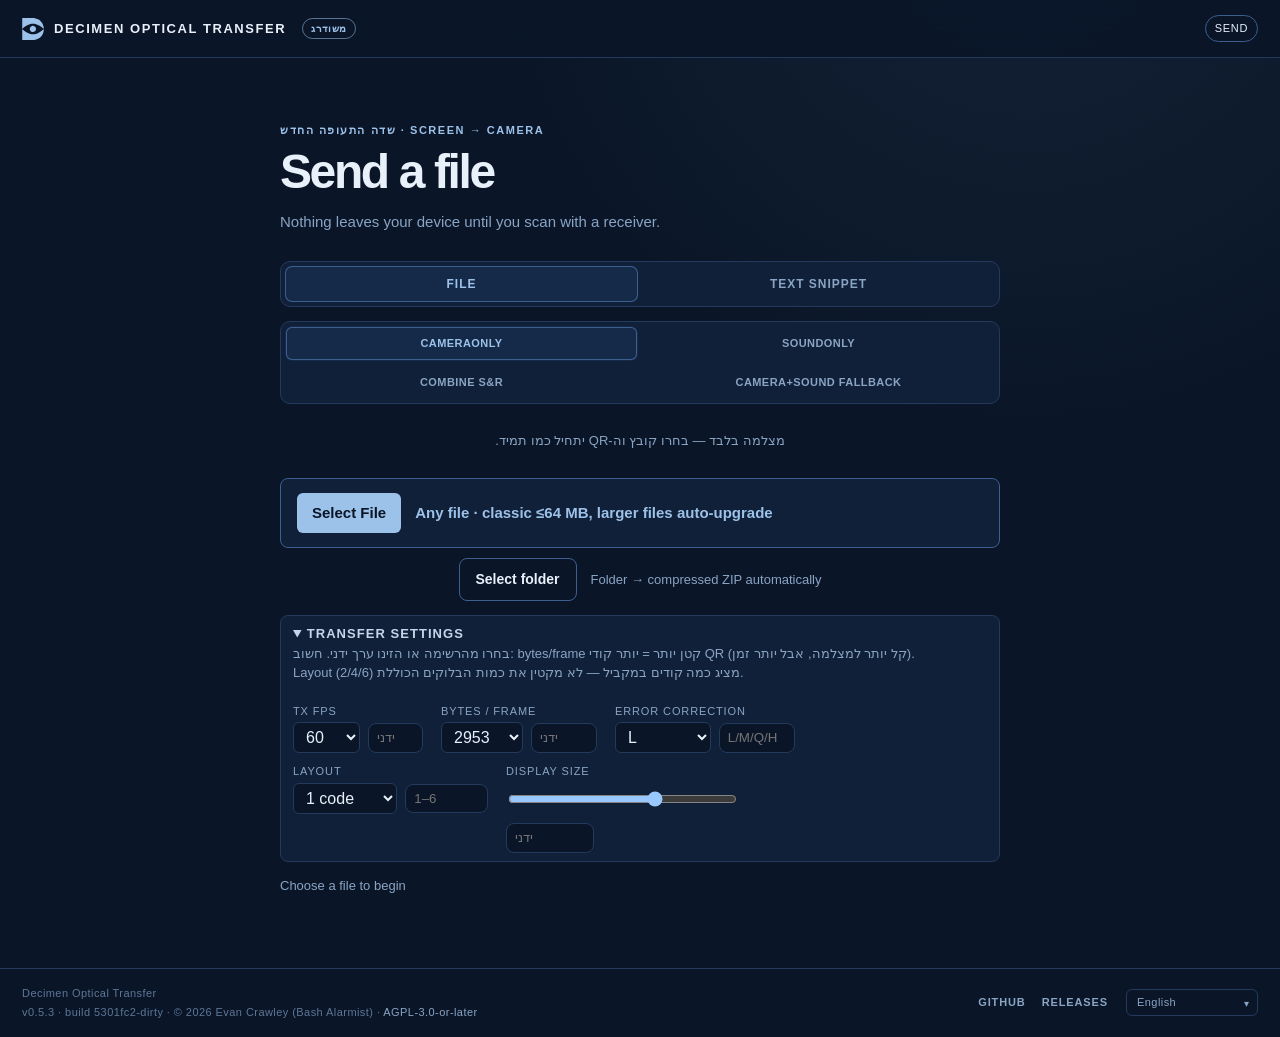
==== decimen-sender.html @ 26b4abcd "Add Decimen Click standalone pages with sound transfer modes. Ship Send/Receive HTML for GitHub Page" ====
<!doctype html>
<!-- Decimen Optical Transfer v0.5.3 — https://decimen.app — (c) 2026 Evan Crawley (Bash Alarmist) — SPDX-License-Identifier: AGPL-3.0-or-later — portions MIT: (c) 2026 Steve Dakh; Emscripten (see NOTICE) — Source: https://github.com/bashalarmistalt/decimen-optical-transfer -->
<html lang="en">
  <head>
    <meta http-equiv="Content-Security-Policy" content="default-src &#39;none&#39;; style-src &#39;unsafe-inline&#39;; font-src &#39;none&#39;; base-uri &#39;none&#39;; form-action &#39;none&#39;; script-src &#39;unsafe-inline&#39;; img-src data: blob:; media-src blob: mediastream:">

    <meta charset="UTF-8" />
    <meta name="viewport" content="width=device-width, initial-scale=1.0, viewport-fit=cover" />
    <title data-i18n="send.docTitle">Decimen Optical Transfer — send</title>
    <meta name="theme-color" content="#0a1628" />
    <link rel="canonical" href="https://arieli88.github.io/BGN-QR/send/" />
    
    
    <script type="module" crossorigin>(function(){const t=document.createElement("link").relList;if(t&&t.supports&&t.supports("modulepreload"))return;for(const a of document.querySelectorAll('link[rel="modulepreload"]'))n(a);new MutationObserver(a=>{for(const i of a)if(i.type==="childList")for(const o of i.addedNodes)o.tagName==="LINK"&&o.rel==="modulepreload"&&n(o)}).observe(document,{childList:!0,subtree:!0});function r(a){const i={};return a.integrity&&(i.integrity=a.integrity),a.referrerPolicy&&(i.referrerPolicy=a.referrerPolicy),a.crossOrigin==="use-credentials"?i.credentials="include":a.crossOrigin==="anonymous"?i.credentials="omit":i.credentials="same-origin",i}function n(a){if(a.ep)return;a.ep=!0;const i=r(a);fetch(a.href,i)}})();function cn(e,t,r,n,a=0){const i=.9*Math.min(e,t),o=Math.max(1,r-a);return Math.max(1,Math.min(i,o,n))}const ln=4294967295,dn=4278190080;function un(e,t,r){const n=e+2*r,a=new Uint32Array(n*n);a.fill(ln);for(let i=0;i<e;i++){const o=(i+r)*n+r,c=i*e;for(let s=0;s<e;s++)t[c+s]&&(a[o+s]=dn)}return{size:n,pixels:a}}function Wt(e){const t=Math.floor(Math.sqrt(e)),r=Math.ceil(e/Math.max(1,t));if(e<1||t*r!==e)throw new Error(`grid needs a count that fills its rows (1, 2, 4, 6, 9…), got ${e}`);return{cols:t,rows:r}}function la(e,t,r){const{cols:n,rows:a}=Wt(t.length),i=e+2*r,o=n*i,c=a*i,s=new Uint32Array(o*c);return s.fill(ln),t.forEach((d,l)=>{const u=l%n*i+r,m=Math.floor(l/n)*i+r;for(let p=0;p<e;p++){const h=(p+m)*o+u,v=p*e;for(let F=0;F<e;F++)d[v+F]&&(s[h+F]=dn)}}),{width:o,height:c,pixels:s}}const je="en",mn=[{code:"en",lang:"en",nativeName:"English",dir:"ltr",reviewed:!0},{code:"es",lang:"es",nativeName:"Español",dir:"ltr",reviewed:!1},{code:"pt-br",lang:"pt-BR",nativeName:"Português (Brasil)",dir:"ltr",reviewed:!1},{code:"fr",lang:"fr",nativeName:"Français",dir:"ltr",reviewed:!1},{code:"de",lang:"de",nativeName:"Deutsch",dir:"ltr",reviewed:!1},{code:"it",lang:"it",nativeName:"Italiano",dir:"ltr",reviewed:!1},{code:"ru",lang:"ru",nativeName:"Русский",dir:"ltr",reviewed:!1},{code:"hi",lang:"hi",nativeName:"हिन्दी",dir:"ltr",reviewed:!1},{code:"zh-hans",lang:"zh-Hans",nativeName:"简体中文",dir:"ltr",reviewed:!1},{code:"ja",lang:"ja",nativeName:"日本語",dir:"ltr",reviewed:!1},{code:"ko",lang:"ko",nativeName:"한국어",dir:"ltr",reviewed:!1},{code:"ar",lang:"ar",nativeName:"العربية",dir:"rtl",reviewed:!1}];function j(e){return mn.find(t=>t.code===e)}const gr={zh:"zh-hans","zh-cn":"zh-hans","zh-sg":"zh-hans",pt:"pt-br"};function pn(e){for(const t of e){const r=t.toLowerCase(),n=j(r)??j(gr[r]??"");if(n)return n;const a=r.split("-")[0],i=j(a)??j(gr[a]??"");if(i)return i}}const fn={fileEmpty:"Choose a non-empty file.",fileOverLimit:e=>`Files are limited to ${e} in this browser build.`,fileNameTooLong:"The file name or media type is too long.",inflateOverflow:"The recovered file expands past its declared length.",containerTruncated:"The recovered file header is incomplete.",containerBadMagic:"The recovered file header is invalid.",containerBadCompression:"The recovered file uses unsupported compression.",containerLengthMismatch:"The recovered file length does not match its header.",gzipIncomplete:"The recovered gzip payload is incomplete.",gzipLengthMismatch:"The gzip payload length does not match its file header.",decompressedLengthMismatch:"The decompressed file length does not match its header.",streamChecksumMismatch:"The optical stream checksum did not match.",sha256Failed:"The recovered file failed SHA-256 verification.",snippetEmpty:"Paste or type some text before sending.",snippetOverLimit:e=>`Text snippets are limited to ${e}.`,snippetNotText:"This stream is not a text snippet.",snippetBadUtf8:"The recovered snippet is not valid UTF-8."};function gn(e,t,r){const n=e[t];return typeof n=="function"?n(r.limit??""):n}class Le extends Error{constructor(t,r={}){super(gn(fn,t,r)),this.code=t,this.params=r,this.name="OpticalError"}}const Ze=22,da=209,ua=195,ma=3,at=64*1024*1024,hn=`${at/1024/1024} MB`,Ge=49,pa=new Uint8Array([68,67,70,50]),hr=new TextEncoder;new TextDecoder;async function fa(e){const t=Uint8Array.from(e);return new Uint8Array(await crypto.subtle.digest("SHA-256",t))}async function ga(e){const t=new Blob([e]).stream().pipeThrough(new CompressionStream("gzip"));return new Uint8Array(await new Response(t).arrayBuffer())}function ha(e){const r=(e.split(/[\\/]/).pop()??"").replace(/[\u0000-\u001f\u007f]/g,"").trim();return r===""||r==="."||r===".."?"transfer.bin":r}const va=new Set(["application/gzip","application/java-archive","application/vnd.rar","application/x-7z-compressed","application/x-brotli","application/x-bzip","application/x-bzip2","application/x-gzip","application/x-lzma","application/x-rar-compressed","application/x-xz","application/x-zip-compressed","application/zip","application/zstd"]),ya=/^image\/(bmp|x-ms-bmp|svg\+xml|tiff|x-icon|vnd\.microsoft\.icon)$/,Sa=/^audio\/(wav|x-wav|wave|vnd\.wave|aiff|x-aiff|basic|l16)$/;function ba(e){const t=e.split(";")[0].trim().toLowerCase();return t.startsWith("video/")?!0:t.startsWith("image/")?!ya.test(t):t.startsWith("audio/")?!Sa.test(t):t.startsWith("application/vnd.openxmlformats-officedocument.")||t.startsWith("application/vnd.oasis.opendocument.")||t.endsWith("+zip")?!0:va.has(t)}async function Qt(e,t,r){if(r.length===0)throw new Le("fileEmpty");if(r.length>at)throw new Le("fileOverLimit",{limit:hn});const n=hr.encode(ha(e)),a=hr.encode(t||"application/octet-stream");if(n.length>65535||a.length>65535)throw new Le("fileNameTooLong");const i=r.length>=768&&!ba(t),[o,c]=await Promise.all([fa(r),i?ga(r):Promise.resolve(void 0)]),s=c!==void 0&&c.length+64<r.length,d=s?c:r,l=s?"gzip":"none",u=new Uint8Array(Ge+n.length+a.length+d.length),m=new DataView(u.buffer);return u.set(pa,0),m.setUint8(4,s?1:0),m.setUint16(5,n.length,!0),m.setUint16(7,a.length,!0),m.setUint32(9,r.length,!0),m.setUint32(13,d.length,!0),u.set(o,17),u.set(n,Ge),u.set(a,Ge+n.length),u.set(d,Ge+n.length+a.length),{container:u,compression:l,originalSize:r.length,transmittedSize:d.length}}function vn(e,t){const r=new Uint8Array(Ze+t.length),n=new DataView(r.buffer);return n.setUint8(0,da),n.setUint8(1,ua),n.setUint8(2,ma),n.setUint8(3,e.flags),n.setUint16(4,e.sessionId,!0),n.setUint32(6,e.seq,!0),n.setUint16(10,e.k,!0),n.setUint16(12,e.blockLen,!0),n.setUint32(14,e.totalLen,!0),n.setUint32(18,e.payloadFnv,!0),r.set(t,Ze),r}function yn(e){let t=2166136261;for(let r=0;r<e.length;r++)t^=e[r],t=Math.imul(t,16777619);return t>>>0}function $a(e){let t=e|0;return()=>{t=t+2654435769|0;let r=t^t>>>16;return r=Math.imul(r,569420461),r^=r>>>15,r=Math.imul(r,1935289751),r^=r>>>15,r>>>0}}const wa="application/vnd.decimen.snippet",Ea="snippet.txt",jt=4*1024*1024,Sn=`${jt/1024/1024} MB`,La=new TextEncoder;new TextDecoder("utf-8",{fatal:!0});async function Aa(e){if(e.trim().length===0)throw new Le("snippetEmpty");const t=La.encode(e);if(t.length>jt)throw new Le("snippetOverLimit",{limit:Sn});return Qt(Ea,wa,t)}const Ta={meta:j("en"),chrome:{navAriaLabel:"Mode",navSend:"Send",navReceive:"Receive",modeBadgeSend:"Send",modeBadgeReceive:"Receive",footerLinksAriaLabel:"Project links",footerSupport:"♥ support"},home:{title:"Decimen Optical Transfer — transfer files with light",metaDescription:"Send a file or text between two devices with nothing but a screen and a camera. Fountain-coded animated QR codes, no network path in between.",ogDescription:"Fountain-coded animated QR codes, screen to camera. No account, no pairing, no network path between the two devices. %TOP_SPEED% sustained, benchmarked with receipts.",ogImageAlt:"A phone mid-transfer, reading an animated QR code stream off another screen.",heroTitleHtml:"Transfer files<br />with light.",heroCopy:"Send a file or a block of text from one screen to another device's camera. No account, pairing, cloud storage, or network path between devices.",chooseSideAriaLabel:"Choose a side",cardSendKicker:"This screen transmits",cardSendTitle:"Send a file or text",cardSendBody:"Any file up to %MAX_FILE_LABEL%, or a pasted text snippet up to %MAX_SNIPPET_LABEL%. Compressed when it helps, restored with its original name.",cardSendAction:"Send",cardReceiveKicker:"This camera receives",cardReceiveTitle:"Point and receive",cardReceiveBody:"Point your camera at the sender's screen to receive the file.",cardReceiveAction:"Receive",shareSite:"Share Decimen",supportTitle:"Free, open source, no ads",supportBodyHtml:'If Decimen made your day easier, you can <a href="https://buymeacoffee.com/bashalarmist" target="_blank" rel="noopener noreferrer">buy me a coffee</a>.',shareDialogTitle:"Share this app",shareDialogHint:"Scan this with another device's camera, or send it the link.",siteLinkAriaLabel:"Site link",privacyNote:"A network path is not required between the devices. The bytes travel as light. Files are not encrypted, so anything on the sending screen is readable by any camera pointed at it."},send:{docTitle:"Decimen Optical Transfer — send",eyebrow:"Screen → camera",introCopy:"Nothing leaves your device until you scan with a receiver.",modeAriaLabel:"What to send",modeFile:"File",modeSnippet:"Text snippet",titleFile:"Send a file",titleSnippet:"Send text",selectFile:"Select File",stopTransfer:"Stop transfer",anyFileUpTo:"Any file · classic ≤%MAX_FILE_LABEL%, larger files auto-upgrade",selectedFile:e=>`Selected file: ${e}`,demoPayload:"Demo payload",benchmarkPayload:"Benchmark payload",demo512:"512 KB image",demo2mb:"2 MB image",demoBenchmark:"1 MB benchmark",navDemo:"Demo",navBenchmark:"Benchmark",snippetLabel:"Text to send",snippetLabelWithMax:"Text to send · up to %MAX_SNIPPET_LABEL%",snippetPlaceholder:"Paste or type anything — a URL, a config, a wall of text…",startTextStream:"Start text stream",settingsSummary:"Transfer settings",settingTxFps:"tx fps",settingBytesPerFrame:"bytes / frame",settingEcc:"error correction",settingLayout:"layout",layout1:"1 code",layout2:"2 codes (1×2)",layout4:"4 codes (2×2)",layout6:"6 codes (2×3)",settingDisplaySize:"display size",specTxRate:"tx rate",specFramePayload:"frame payload",specQr:"qr",specSending:"sending",specCompression:"compression",specFountainBlocks:"fountain blocks",statusChooseFile:"Choose a file to begin",statusPasteText:"Paste or type some text to begin",statusChooseDemo:"Choose a demo payload to begin",statusBenchmark:"Send the benchmark payload to begin",footerHint:"Open Receive on the other device. Turn up this screen's brightness.",footerHintStandalone:"Open the standalone receiver on the other device. Turn up this screen's brightness.",shareDialogTitle:"Share the receiver",shareDialogHint:"Scan this with the other device's camera, or send it the link.",receiverLinkAriaLabel:"Receiver link",shareTitleData:"Decimen Optical Transfer — receiver",loadingDemo:e=>`loading ${e}…`,demoLoadFailed:(e,t)=>`could not load ${e} (${t})`,preparingFile:e=>`preparing ${e}…`,preparingSnippet:"preparing text snippet…",fileEmpty:e=>`${e} is empty — there is nothing to send.`,fileOverLimit:(e,t,r)=>`${e} is ${t}, over the ${r} limit.`,capacityError:(e,t,r,n,a)=>`${e} needs ${t} blocks at ${r} bytes per frame, and a frame can only number ${n} of them. Raise bytes / frame to ${a} or more.`,streaming:e=>`Streaming ${e} — `,shareReceiverLink:"Share receiver link",stallWarning:e=>`Stream froze for ${e} s — this window was hidden or in the background. Keep it visible and focused; the receiver loses lock when it pauses.`,fpsValue:(e,t)=>t>1?`${e} fps × ${t} codes`:`${e} fps`,frameBytesValue:(e,t)=>t>1?`${e} bytes × ${t}`:`${e} bytes`,gzipTo:e=>`gzip → ${e}`,compressionNone:"none",exportSummary:"Export animation",exportIntro:"Save this stream as a looping animation file. Embed it in a video or a page — any camera pointed at the playing loop can receive the file.",exportFormat:"format",exportFormatZip:"PNG sequence (ZIP)",exportFps:"frame rate",exportScale:"module scale",exportCycles:"cycles",exportStart:"Export",exportCancel:"Cancel",exportEstimate:(e,t,r)=>`${e} frames · ~${t} · ${r} loop`,exportProgress:e=>`rendering… ${e}%`,exportFailed:e=>`export failed: ${e}`,exportZipLimit:(e,t)=>`${e} frames is over the ZIP limit of ${t}. Cut it with fewer cycles, a wider layout, or more bytes / frame.`},receive:{docTitle:"Decimen Optical Transfer — receive",eyebrow:"Camera → your device",title:"Receive",statusReady:"Ready to scan a file or text stream",startCamera:"Start camera",starting:"Starting…",noSignalQuestion:"Nothing happening?",progressZero:"0% · 0 frames",estimatingTime:"Estimating time…",progressAriaLabel:"Transfer recovery progress",tipsTitle:"Troubleshooting tips",tipDropFrameBytes:e=>`On the sender, open Transfer settings and drop bytes / frame to ${e}.`,tipDropTxFps:e=>`Still nothing? Drop the sender's tx fps to ${e} as well.`,tipFillView:"Fill this camera's view with the code, and prop the phone against something — autofocus hunting from hand tremor is the usual culprit.",tipBrightness:"Turn the sending screen's brightness all the way up.",diagnosticsSummary:"Live diagnostics",metricCaptureFps:"capture fps",metricDecodeFps:"decode fps",metricGoodput:"goodput",metricElapsed:"elapsed",metricFrames:"frames new/dup",metricBlocks:"blocks K",metricBlockLen:"block len",metricTransfer:"transfer",settingsSummary:"Receive settings",settingCamera:"camera",cameraAuto:"auto",cameraN:e=>`camera ${e}`,settingCaptureWidth:"capture width",settingCaptureFps:"capture fps",settingDecodeWorkers:"decode workers",autoShowLabel:"Ask where to save (else Downloads)",settingsApplied:"Applied when the camera starts.",errSecureContext:"camera needs a secure context — this page must be served over https to use the camera from another device. `npm run dev` already is.",errPermissionDenied:"camera permission denied — allow it, then tap Start camera again.",errCameraGone:"that camera is no longer available — set camera back to auto and tap Start camera.",errCamera:e=>`camera: ${e}`,errRestartFailed:"camera: could not restart after the switch — tap Start camera.",errLiveChangeRefused:"this camera refused a live change — restart to apply",cameraRefusedKeptPrevious:"that camera refused to start — kept the previous one",cameraSearching:e=>`camera ${e} — searching for a stream…`,cameraActual:(e,t,r,n)=>`camera ${e} @ ${t} fps${r===null?"":` (asked ${r})`} · ${n} decode worker${n===1?"":"s"} · changes apply live`,progressBlocks:(e,t,r)=>`${e}% · ${t}/${r} blocks`,framesDecoding:e=>`${e} frames · decoding`,aboutEta:(e,t)=>`About ${e} · ${t} frames`,etaTotal:e=>`${e} total`,transferFailedShort:"Transfer failed",transferFailedDetail:"Nothing usable came out of that stream. Restart the sender, then scan it again — a partial transfer costs nothing but the time.",tryAgain:"Try again",transferSummary:"Transfer summary",transferComplete:"Transfer Complete!",recoveredFile:"100% · file recovered",recoveredText:"100% · text recovered",textReceived:"Text received",textLabel:"text",fileStats:(e,t,r)=>`${e} in ${t} · ${r}`,gzipDecompressed:"gzip decompressed",shaVerified:"SHA-256 verified ✓",saveFile:e=>`Save ${e}`,receiveAnother:"Receive another file",showText:"Show text",mediaImage:"image",mediaVideo:"video",mediaAudio:"audio",showMedia:e=>`Show ${e}`,clearCache:"Clear Decimen cache",cacheCleared:"Cache cleared",clearCacheFailed:"Clear failed — try again",receivedPreviewAlt:e=>`Received file preview: ${e}`,receivedFileAriaLabel:e=>`Received file: ${e}`,supportAfter:"♥ Enjoyed this? Buy me a coffee"},common:{copy:"Copy",copied:"Copied",copyFailed:"Copy failed",close:"Close",share:"Share…",dismiss:"Dismiss",help:"Help",gotIt:"Got it"},errors:fn,verdicts:{olderSender:e=>`That screen is sending an older Decimen format (v${e}). Update the sending device.`,newerSender:e=>`That screen is sending a newer Decimen format (v${e}). Update this app to receive it.`,unsupportedFlags:"That stream uses a Decimen feature this version cannot read. Update this app to receive it."},units:{bytes:"B",kilobytes:"KB",megabytes:"MB",kbPerSecond:e=>`${e} KB/s`,secondsValue:e=>`${e} s`,durHours:e=>`${e}h`,durMinutes:e=>`${e}m`,durSeconds:e=>`${e}s`},i18n:{languageSelectLabel:"Language",unreviewedNote:"This translation is machine-drafted and has not yet been reviewed by a native speaker.",unreviewedLinkText:"Report a translation issue",switchOffer:"Decimen is available in English.",switchAction:"View in English"}},Ca=Object.freeze(Object.defineProperty({__proto__:null,messages:Ta},Symbol.toStringTag,{value:"Module"})),Ba={meta:j("es"),chrome:{navAriaLabel:"Modo",navSend:"Enviar",navReceive:"Recibir",modeBadgeSend:"Enviar",modeBadgeReceive:"Recibir",footerLinksAriaLabel:"Enlaces del proyecto",footerSupport:"♥ apoyar"},home:{title:"Decimen Optical Transfer — transferir archivos con luz",metaDescription:"Envíe un archivo o texto entre dos dispositivos con nada más que una pantalla y una cámara. Códigos QR animados con codificación fountain, sin ruta de red de por medio.",ogDescription:"Códigos QR animados con codificación fountain, de pantalla a cámara. Sin cuenta, sin emparejamiento, sin ruta de red entre los dos dispositivos. %TOP_SPEED% sostenidos, medidos con pruebas verificables.",ogImageAlt:"Un teléfono en plena transferencia, leyendo una secuencia animada de códigos QR desde otra pantalla.",heroTitleHtml:"Transfiera archivos<br />con luz.",heroCopy:"Envíe un archivo o un bloque de texto desde una pantalla a la cámara de otro dispositivo. Sin cuenta, sin emparejamiento, sin nube y sin ruta de red entre los dispositivos.",chooseSideAriaLabel:"Elija un lado",cardSendKicker:"Esta pantalla transmite",cardSendTitle:"Enviar un archivo o texto",cardSendBody:"Cualquier archivo de hasta %MAX_FILE_LABEL%, o un fragmento de texto pegado de hasta %MAX_SNIPPET_LABEL%. Se comprime cuando conviene y se restaura con su nombre original.",cardSendAction:"Enviar",cardReceiveKicker:"Esta cámara recibe",cardReceiveTitle:"Apuntar y recibir",cardReceiveBody:"Apunte la cámara a la pantalla del emisor para recibir el archivo.",cardReceiveAction:"Recibir",shareSite:"Compartir Decimen",supportTitle:"Gratis, de código abierto, sin anuncios",supportBodyHtml:'Si Decimen le facilitó el día, puede <a href="https://buymeacoffee.com/bashalarmist" target="_blank" rel="noopener noreferrer">invitarme un café</a>.',shareDialogTitle:"Compartir esta aplicación",shareDialogHint:"Escanee esto con la cámara de otro dispositivo, o envíele el enlace.",siteLinkAriaLabel:"Enlace del sitio",privacyNote:"No se requiere una ruta de red entre los dispositivos. Los bytes viajan como luz. Los archivos no van cifrados, así que cualquier cámara apuntada a la pantalla emisora puede leer lo que muestra."},send:{docTitle:"Decimen Optical Transfer — enviar",eyebrow:"Pantalla → cámara",introCopy:"Nada sale de este dispositivo hasta que lo escanee con un receptor.",modeAriaLabel:"Qué enviar",modeFile:"Archivo",modeSnippet:"Fragmento de texto",titleFile:"Enviar un archivo",titleSnippet:"Enviar texto",selectFile:"Seleccionar archivo",stopTransfer:"Detener transferencia",anyFileUpTo:"Any file · classic ≤%MAX_FILE_LABEL%, larger files auto-upgrade",selectedFile:e=>`Archivo seleccionado: ${e}`,demoPayload:"Carga de demostración",benchmarkPayload:"Carga de benchmark",demo512:"Imagen de 512 KB",demo2mb:"Imagen de 2 MB",demoBenchmark:"Benchmark de 1 MB",navDemo:"Demo",navBenchmark:"Benchmark",snippetLabel:"Texto a enviar",snippetLabelWithMax:"Texto a enviar · hasta %MAX_SNIPPET_LABEL%",snippetPlaceholder:"Pegue o escriba cualquier cosa — una URL, una configuración, un muro de texto…",startTextStream:"Iniciar transmisión de texto",settingsSummary:"Ajustes de transferencia",settingTxFps:"fps de tx",settingBytesPerFrame:"bytes / fotograma",settingEcc:"corrección de errores",settingLayout:"disposición",layout1:"1 código",layout2:"2 códigos (1×2)",layout4:"4 códigos (2×2)",layout6:"6 códigos (2×3)",settingDisplaySize:"tamaño en pantalla",specTxRate:"tasa de tx",specFramePayload:"carga por fotograma",specQr:"qr",specSending:"enviando",specCompression:"compresión",specFountainBlocks:"bloques fountain",statusChooseFile:"Elija un archivo para comenzar",statusPasteText:"Pegue o escriba texto para comenzar",statusChooseDemo:"Elija una carga de demostración para comenzar",statusBenchmark:"Envíe la carga de benchmark para comenzar",footerHint:"Abra Recibir en el otro dispositivo. Suba el brillo de esta pantalla.",footerHintStandalone:"Abra el receptor independiente en el otro dispositivo. Suba el brillo de esta pantalla.",shareDialogTitle:"Compartir el receptor",shareDialogHint:"Escanee esto con la cámara del otro dispositivo, o envíele el enlace.",receiverLinkAriaLabel:"Enlace del receptor",shareTitleData:"Decimen Optical Transfer — receptor",loadingDemo:e=>`cargando ${e}…`,demoLoadFailed:(e,t)=>`no se pudo cargar ${e} (${t})`,preparingFile:e=>`preparando ${e}…`,preparingSnippet:"preparando el fragmento de texto…",fileEmpty:e=>`${e} está vacío — no hay nada que enviar.`,fileOverLimit:(e,t,r)=>`${e} ocupa ${t}, por encima del límite de ${r}.`,capacityError:(e,t,r,n,a)=>`${e} necesita ${t} bloques a ${r} bytes por fotograma, y un fotograma solo puede numerar ${n} de ellos. Suba bytes / fotograma a ${a} o más.`,streaming:e=>`Transmitiendo ${e} — `,shareReceiverLink:"Compartir enlace del receptor",stallWarning:e=>`La transmisión se congeló durante ${e} s — esta ventana estuvo oculta o en segundo plano. Manténgala visible y en primer plano; el receptor pierde la sincronización cuando se pausa la transmisión.`,fpsValue:(e,t)=>t>1?`${e} fps × ${t} códigos`:`${e} fps`,frameBytesValue:(e,t)=>t>1?`${e} bytes × ${t}`:`${e} bytes`,gzipTo:e=>`gzip → ${e}`,compressionNone:"ninguna",exportSummary:"Exportar animación",exportIntro:"Guarda esta transmisión como un archivo de animación en bucle. Insértalo en un vídeo o en una página: cualquier cámara que apunte al bucle en reproducción puede recibir el archivo.",exportFormat:"formato",exportFormatZip:"Secuencia PNG (ZIP)",exportFps:"velocidad de fotogramas",exportScale:"escala de módulos",exportCycles:"ciclos",exportStart:"Exportar",exportCancel:"Cancelar",exportEstimate:(e,t,r)=>`${e} fotogramas · ~${t} · bucle de ${r}`,exportProgress:e=>`generando… ${e}%`,exportFailed:e=>`error al exportar: ${e}`,exportZipLimit:(e,t)=>`${e} fotogramas superan el límite ZIP de ${t}. Redúcelo con menos ciclos, una disposición más amplia o más bytes / fotograma.`},receive:{docTitle:"Decimen Optical Transfer — recibir",eyebrow:"Cámara → su dispositivo",title:"Recibir",statusReady:"Listo para escanear una transmisión de archivo o de texto",startCamera:"Iniciar cámara",starting:"Iniciando…",noSignalQuestion:"¿No pasa nada?",progressZero:"0% · 0 fotogramas",estimatingTime:"Estimando el tiempo…",progressAriaLabel:"Progreso de recuperación de la transferencia",tipsTitle:"Consejos para solucionar problemas",tipDropFrameBytes:e=>`En el emisor, abra Ajustes de transferencia y baje bytes / fotograma a ${e}.`,tipDropTxFps:e=>`¿Sigue sin funcionar? Baje también los fps de tx del emisor a ${e}.`,tipFillView:"Llene la vista de esta cámara con el código y apoye el teléfono contra algo — el enfoque automático oscilando por el temblor de la mano es el culpable habitual.",tipBrightness:"Suba al máximo el brillo de la pantalla emisora.",diagnosticsSummary:"Diagnóstico en vivo",metricCaptureFps:"fps de captura",metricDecodeFps:"fps de decodificación",metricGoodput:"goodput",metricElapsed:"transcurrido",metricFrames:"fotogramas nuevos/dup",metricBlocks:"bloques K",metricBlockLen:"long. de bloque",metricTransfer:"transferencia",settingsSummary:"Ajustes de recepción",settingCamera:"cámara",cameraAuto:"auto",cameraN:e=>`cámara ${e}`,settingCaptureWidth:"ancho de captura",settingCaptureFps:"fps de captura",settingDecodeWorkers:"workers de decodificación",autoShowLabel:"Ask where to save (else Downloads)",settingsApplied:"Se aplican al iniciar la cámara.",errSecureContext:"la cámara necesita un contexto seguro — esta página debe servirse por https para usar la cámara desde otro dispositivo. `npm run dev` ya lo hace.",errPermissionDenied:"permiso de cámara denegado — concédalo y vuelva a tocar Iniciar cámara.",errCameraGone:"esa cámara ya no está disponible — vuelva a poner cámara en auto y toque Iniciar cámara.",errCamera:e=>`cámara: ${e}`,errRestartFailed:"cámara: no se pudo reiniciar tras el cambio — toque Iniciar cámara.",errLiveChangeRefused:"esta cámara rechazó un cambio en vivo — reinicie para aplicarlo",cameraRefusedKeptPrevious:"esa cámara se negó a iniciar — se mantuvo la anterior",cameraSearching:e=>`cámara ${e} — buscando una transmisión…`,cameraActual:(e,t,r,n)=>`cámara ${e} @ ${t} fps${r===null?"":` (se pidió ${r})`} · ${n} worker${n===1?"":"s"} de decodificación · los cambios se aplican en vivo`,progressBlocks:(e,t,r)=>`${e}% · ${t}/${r} bloques`,framesDecoding:e=>`${e} fotogramas · decodificando`,aboutEta:(e,t)=>`Aprox. ${e} · ${t} fotogramas`,etaTotal:e=>`${e} en total`,transferFailedShort:"Transferencia fallida",transferFailedDetail:"De esa transmisión no salió nada utilizable. Reinicie el emisor y vuelva a escanear — una transferencia parcial solo cuesta el tiempo.",tryAgain:"Intentar de nuevo",transferSummary:"Resumen de la transferencia",transferComplete:"¡Transferencia completada!",recoveredFile:"100% · archivo recuperado",recoveredText:"100% · texto recuperado",textReceived:"Texto recibido",textLabel:"texto",fileStats:(e,t,r)=>`${e} en ${t} · ${r}`,gzipDecompressed:"gzip descomprimido",shaVerified:"SHA-256 verificado ✓",saveFile:e=>`Guardar ${e}`,receiveAnother:"Recibir otro archivo",showText:"Mostrar texto",mediaImage:"imagen",mediaVideo:"video",mediaAudio:"audio",showMedia:e=>`Mostrar ${e}`,clearCache:"Borrar caché de Decimen",cacheCleared:"Caché borrada",clearCacheFailed:"No se pudo borrar — intente de nuevo",receivedPreviewAlt:e=>`Vista previa del archivo recibido: ${e}`,receivedFileAriaLabel:e=>`Archivo recibido: ${e}`,supportAfter:"♥ ¿Le gustó? Invíteme un café"},common:{copy:"Copiar",copied:"Copiado",copyFailed:"No se pudo copiar",close:"Cerrar",share:"Compartir…",dismiss:"Descartar",help:"Ayuda",gotIt:"Entendido"},errors:{fileEmpty:"Elija un archivo que no esté vacío.",fileOverLimit:e=>`Los archivos están limitados a ${e} en esta versión para navegador.`,fileNameTooLong:"El nombre del archivo o el tipo de medio es demasiado largo.",inflateOverflow:"El archivo recuperado se expande más allá de su longitud declarada.",containerTruncated:"El encabezado del archivo recuperado está incompleto.",containerBadMagic:"El encabezado del archivo recuperado no es válido.",containerBadCompression:"El archivo recuperado usa una compresión no compatible.",containerLengthMismatch:"La longitud del archivo recuperado no coincide con su encabezado.",gzipIncomplete:"La carga gzip recuperada está incompleta.",gzipLengthMismatch:"La longitud de la carga gzip no coincide con el encabezado del archivo.",decompressedLengthMismatch:"La longitud del archivo descomprimido no coincide con su encabezado.",streamChecksumMismatch:"La suma de verificación de la transmisión óptica no coincidió.",sha256Failed:"El archivo recuperado no superó la verificación SHA-256.",snippetEmpty:"Pegue o escriba texto antes de enviar.",snippetOverLimit:e=>`Los fragmentos de texto están limitados a ${e}.`,snippetNotText:"Esta transmisión no es un fragmento de texto.",snippetBadUtf8:"El fragmento recuperado no es UTF-8 válido."},verdicts:{olderSender:e=>`Esa pantalla está enviando un formato Decimen más antiguo (v${e}). Actualice el dispositivo emisor.`,newerSender:e=>`Esa pantalla está enviando un formato Decimen más nuevo (v${e}). Actualice esta aplicación para recibirlo.`,unsupportedFlags:"Esa transmisión usa una función de Decimen que esta versión no puede leer. Actualice esta aplicación para recibirla."},units:{bytes:"B",kilobytes:"KB",megabytes:"MB",kbPerSecond:e=>`${e} KB/s`,secondsValue:e=>`${e} s`,durHours:e=>`${e}h`,durMinutes:e=>`${e}min`,durSeconds:e=>`${e}s`},i18n:{languageSelectLabel:"Idioma",unreviewedNote:"Esta traducción fue generada automáticamente y aún no ha sido revisada por un hablante nativo.",unreviewedLinkText:"Informar de un problema de traducción",switchOffer:"Decimen está disponible en español.",switchAction:"Ver en español"}},xa=Object.freeze(Object.defineProperty({__proto__:null,messages:Ba},Symbol.toStringTag,{value:"Module"})),Fa={meta:j("pt-br"),chrome:{navAriaLabel:"Modo",navSend:"Enviar",navReceive:"Receber",modeBadgeSend:"Enviar",modeBadgeReceive:"Receber",footerLinksAriaLabel:"Links do projeto",footerSupport:"♥ apoie"},home:{title:"Decimen Optical Transfer — transfira arquivos com luz",metaDescription:"Envie um arquivo ou texto entre dois dispositivos usando apenas uma tela e uma câmera. Códigos QR animados com codificação fountain, sem nenhum caminho de rede no meio.",ogDescription:"Códigos QR animados com codificação fountain, da tela para a câmera. Sem conta, sem pareamento, sem caminho de rede entre os dois dispositivos. %TOP_SPEED% sustentados, comprovados em benchmark.",ogImageAlt:"Um celular no meio de uma transferência, lendo um fluxo de códigos QR animados na tela de outro dispositivo.",heroTitleHtml:"Transfira arquivos<br />com luz.",heroCopy:"Envie um arquivo ou um bloco de texto de uma tela para a câmera de outro dispositivo. Sem conta, pareamento, armazenamento em nuvem ou caminho de rede entre os dispositivos.",chooseSideAriaLabel:"Escolha um lado",cardSendKicker:"Esta tela transmite",cardSendTitle:"Envie um arquivo ou texto",cardSendBody:"Qualquer arquivo de até %MAX_FILE_LABEL%, ou um trecho de texto colado de até %MAX_SNIPPET_LABEL%. Comprimido quando ajuda, restaurado com o nome original.",cardSendAction:"Enviar",cardReceiveKicker:"Esta câmera recebe",cardReceiveTitle:"Aponte e receba",cardReceiveBody:"Aponte a câmera para a tela do remetente para receber o arquivo.",cardReceiveAction:"Receber",shareSite:"Compartilhar o Decimen",supportTitle:"Gratuito, código aberto, sem anúncios",supportBodyHtml:'Se o Decimen facilitou o seu dia, você pode <a href="https://buymeacoffee.com/bashalarmist" target="_blank" rel="noopener noreferrer">me pagar um café</a>.',shareDialogTitle:"Compartilhar este app",shareDialogHint:"Escaneie com a câmera de outro dispositivo, ou envie o link para ele.",siteLinkAriaLabel:"Link do site",privacyNote:"Não é necessário um caminho de rede entre os dispositivos. Os bytes viajam como luz. Os arquivos não são criptografados, então qualquer coisa na tela de envio pode ser lida por qualquer câmera apontada para ela."},send:{docTitle:"Decimen Optical Transfer — enviar",eyebrow:"Tela → câmera",introCopy:"Nada sai do seu dispositivo até você escanear com um receptor.",modeAriaLabel:"O que enviar",modeFile:"Arquivo",modeSnippet:"Trecho de texto",titleFile:"Enviar um arquivo",titleSnippet:"Enviar texto",selectFile:"Selecionar arquivo",stopTransfer:"Parar transferência",anyFileUpTo:"Any file · classic ≤%MAX_FILE_LABEL%, larger files auto-upgrade",selectedFile:e=>`Arquivo selecionado: ${e}`,demoPayload:"Payload de demonstração",benchmarkPayload:"Payload de benchmark",demo512:"Imagem de 512 KB",demo2mb:"Imagem de 2 MB",demoBenchmark:"Benchmark de 1 MB",navDemo:"Demo",navBenchmark:"Benchmark",snippetLabel:"Texto a enviar",snippetLabelWithMax:"Texto a enviar · até %MAX_SNIPPET_LABEL%",snippetPlaceholder:"Cole ou digite qualquer coisa — uma URL, uma config, um textão…",startTextStream:"Iniciar fluxo de texto",settingsSummary:"Configurações de transferência",settingTxFps:"fps de tx",settingBytesPerFrame:"bytes / quadro",settingEcc:"correção de erros",settingLayout:"layout",layout1:"1 código",layout2:"2 códigos (1×2)",layout4:"4 códigos (2×2)",layout6:"6 códigos (2×3)",settingDisplaySize:"tamanho de exibição",specTxRate:"taxa de tx",specFramePayload:"payload do quadro",specQr:"qr",specSending:"enviando",specCompression:"compressão",specFountainBlocks:"blocos fountain",statusChooseFile:"Escolha um arquivo para começar",statusPasteText:"Cole ou digite um texto para começar",statusChooseDemo:"Escolha um payload de demonstração para começar",statusBenchmark:"Envie o payload de benchmark para começar",footerHint:"Abra Receber no outro dispositivo. Aumente o brilho desta tela.",footerHintStandalone:"Abra o receptor independente no outro dispositivo. Aumente o brilho desta tela.",shareDialogTitle:"Compartilhar o receptor",shareDialogHint:"Escaneie com a câmera do outro dispositivo, ou envie o link para ele.",receiverLinkAriaLabel:"Link do receptor",shareTitleData:"Decimen Optical Transfer — receptor",loadingDemo:e=>`carregando ${e}…`,demoLoadFailed:(e,t)=>`não foi possível carregar ${e} (${t})`,preparingFile:e=>`preparando ${e}…`,preparingSnippet:"preparando trecho de texto…",fileEmpty:e=>`${e} está vazio — não há nada para enviar.`,fileOverLimit:(e,t,r)=>`${e} tem ${t}, acima do limite de ${r}.`,capacityError:(e,t,r,n,a)=>`${e} precisa de ${t} blocos a ${r} bytes por quadro, e um quadro só consegue numerar ${n} deles. Aumente bytes / quadro para ${a} ou mais.`,streaming:e=>`Transmitindo ${e} — `,shareReceiverLink:"Compartilhar link do receptor",stallWarning:e=>`O fluxo congelou por ${e} s — esta janela ficou oculta ou em segundo plano. Mantenha-a visível e em foco; o receptor perde a sincronia quando ela pausa.`,fpsValue:(e,t)=>t>1?`${e} fps × ${t} códigos`:`${e} fps`,frameBytesValue:(e,t)=>t>1?`${e} bytes × ${t}`:`${e} bytes`,gzipTo:e=>`gzip → ${e}`,compressionNone:"nenhuma",exportSummary:"Exportar animação",exportIntro:"Salve esta transmissão como um arquivo de animação em loop. Incorpore-o em um vídeo ou uma página: qualquer câmera apontada para o loop em reprodução pode receber o arquivo.",exportFormat:"formato",exportFormatZip:"Sequência PNG (ZIP)",exportFps:"taxa de quadros",exportScale:"escala dos módulos",exportCycles:"ciclos",exportStart:"Exportar",exportCancel:"Cancelar",exportEstimate:(e,t,r)=>`${e} quadros · ~${t} · loop de ${r}`,exportProgress:e=>`renderizando… ${e}%`,exportFailed:e=>`falha na exportação: ${e}`,exportZipLimit:(e,t)=>`${e} quadros excedem o limite ZIP de ${t}. Reduza com menos ciclos, um layout mais amplo ou mais bytes / quadro.`},receive:{docTitle:"Decimen Optical Transfer — receber",eyebrow:"Câmera → seu dispositivo",title:"Receber",statusReady:"Pronto para escanear um fluxo de arquivo ou de texto",startCamera:"Iniciar câmera",starting:"Iniciando…",noSignalQuestion:"Nada acontecendo?",progressZero:"0% · 0 quadros",estimatingTime:"Estimando o tempo…",progressAriaLabel:"Progresso da recuperação da transferência",tipsTitle:"Dicas para resolver problemas",tipDropFrameBytes:e=>`No remetente, abra Configurações de transferência e reduza bytes / quadro para ${e}.`,tipDropTxFps:e=>`Ainda nada? Reduza também o fps de tx do remetente para ${e}.`,tipFillView:"Preencha a visão desta câmera com o código e apoie o celular em alguma coisa — o foco automático oscilando com o tremor das mãos é o culpado de sempre.",tipBrightness:"Aumente o brilho da tela de envio até o máximo.",diagnosticsSummary:"Diagnóstico ao vivo",metricCaptureFps:"fps de captura",metricDecodeFps:"fps de decodificação",metricGoodput:"goodput",metricElapsed:"decorrido",metricFrames:"quadros novos/dup",metricBlocks:"blocos K",metricBlockLen:"tam. do bloco",metricTransfer:"transferência",settingsSummary:"Configurações de recepção",settingCamera:"câmera",cameraAuto:"auto",cameraN:e=>`câmera ${e}`,settingCaptureWidth:"largura de captura",settingCaptureFps:"fps de captura",settingDecodeWorkers:"workers de decodificação",autoShowLabel:"Ask where to save (else Downloads)",settingsApplied:"Aplicadas quando a câmera inicia.",errSecureContext:"a câmera precisa de um contexto seguro — esta página precisa ser servida via https para usar a câmera de outro dispositivo. O `npm run dev` já faz isso.",errPermissionDenied:"permissão de câmera negada — permita e toque em Iniciar câmera de novo.",errCameraGone:"essa câmera não está mais disponível — volte a câmera para auto e toque em Iniciar câmera.",errCamera:e=>`câmera: ${e}`,errRestartFailed:"câmera: não foi possível reiniciar após a troca — toque em Iniciar câmera.",errLiveChangeRefused:"esta câmera recusou uma alteração ao vivo — reinicie para aplicar",cameraRefusedKeptPrevious:"essa câmera recusou iniciar — a anterior foi mantida",cameraSearching:e=>`câmera ${e} — procurando um fluxo…`,cameraActual:(e,t,r,n)=>`câmera ${e} @ ${t} fps${r===null?"":` (pedido ${r})`} · ${n} worker${n===1?"":"s"} de decodificação · alterações aplicadas ao vivo`,progressBlocks:(e,t,r)=>`${e}% · ${t}/${r} blocos`,framesDecoding:e=>`${e} quadros · decodificando`,aboutEta:(e,t)=>`Cerca de ${e} · ${t} quadros`,etaTotal:e=>`${e} no total`,transferFailedShort:"Falha na transferência",transferFailedDetail:"Nada aproveitável saiu desse fluxo. Reinicie o remetente e escaneie de novo — uma transferência parcial não custa nada além do tempo.",tryAgain:"Tentar de novo",transferSummary:"Resumo da transferência",transferComplete:"Transferência concluída!",recoveredFile:"100% · arquivo recuperado",recoveredText:"100% · texto recuperado",textReceived:"Texto recebido",textLabel:"texto",fileStats:(e,t,r)=>`${e} em ${t} · ${r}`,gzipDecompressed:"gzip descomprimido",shaVerified:"SHA-256 verificado ✓",saveFile:e=>`Salvar ${e}`,receiveAnother:"Receber outro arquivo",showText:"Mostrar texto",mediaImage:"imagem",mediaVideo:"vídeo",mediaAudio:"áudio",showMedia:e=>`Mostrar ${e}`,clearCache:"Limpar cache do Decimen",cacheCleared:"Cache limpo",clearCacheFailed:"Falha ao limpar — tente de novo",receivedPreviewAlt:e=>`Prévia do arquivo recebido: ${e}`,receivedFileAriaLabel:e=>`Arquivo recebido: ${e}`,supportAfter:"♥ Gostou? Me pague um café"},common:{copy:"Copiar",copied:"Copiado",copyFailed:"Falha ao copiar",close:"Fechar",share:"Compartilhar…",dismiss:"Dispensar",help:"Ajuda",gotIt:"Entendi"},errors:{fileEmpty:"Escolha um arquivo que não esteja vazio.",fileOverLimit:e=>`Os arquivos são limitados a ${e} nesta versão para navegador.`,fileNameTooLong:"O nome do arquivo ou o tipo de mídia é longo demais.",inflateOverflow:"O arquivo recuperado se expande além do comprimento declarado.",containerTruncated:"O cabeçalho do arquivo recuperado está incompleto.",containerBadMagic:"O cabeçalho do arquivo recuperado é inválido.",containerBadCompression:"O arquivo recuperado usa uma compressão não suportada.",containerLengthMismatch:"O comprimento do arquivo recuperado não corresponde ao cabeçalho.",gzipIncomplete:"O payload gzip recuperado está incompleto.",gzipLengthMismatch:"O comprimento do payload gzip não corresponde ao cabeçalho do arquivo.",decompressedLengthMismatch:"O comprimento do arquivo descomprimido não corresponde ao cabeçalho.",streamChecksumMismatch:"O checksum do fluxo óptico não confere.",sha256Failed:"O arquivo recuperado falhou na verificação SHA-256.",snippetEmpty:"Cole ou digite um texto antes de enviar.",snippetOverLimit:e=>`Trechos de texto são limitados a ${e}.`,snippetNotText:"Este fluxo não é um trecho de texto.",snippetBadUtf8:"O trecho recuperado não é UTF-8 válido."},verdicts:{olderSender:e=>`Aquela tela está enviando um formato Decimen mais antigo (v${e}). Atualize o dispositivo de envio.`,newerSender:e=>`Aquela tela está enviando um formato Decimen mais novo (v${e}). Atualize este app para recebê-lo.`,unsupportedFlags:"Esse fluxo usa um recurso do Decimen que esta versão não consegue ler. Atualize este app para recebê-lo."},units:{bytes:"B",kilobytes:"KB",megabytes:"MB",kbPerSecond:e=>`${e} KB/s`,secondsValue:e=>`${e} s`,durHours:e=>`${e}h`,durMinutes:e=>`${e}min`,durSeconds:e=>`${e}s`},i18n:{languageSelectLabel:"Idioma",unreviewedNote:"Esta tradução é um rascunho gerado por máquina e ainda não foi revisada por um falante nativo.",unreviewedLinkText:"Relatar problema de tradução",switchOffer:"O Decimen está disponível em português.",switchAction:"Ver em português"}},Da=Object.freeze(Object.defineProperty({__proto__:null,messages:Fa},Symbol.toStringTag,{value:"Module"})),ka={meta:j("fr"),chrome:{navAriaLabel:"Mode",navSend:"Envoyer",navReceive:"Recevoir",modeBadgeSend:"Envoi",modeBadgeReceive:"Réception",footerLinksAriaLabel:"Liens du projet",footerSupport:"♥ soutenir"},home:{title:"Decimen Optical Transfer — transférer des fichiers par la lumière",metaDescription:"Envoyez un fichier ou du texte entre deux appareils avec rien d’autre qu’un écran et une caméra. Des codes QR animés à codage fontaine, sans aucun chemin réseau entre les deux.",ogDescription:"Des codes QR animés à codage fontaine, de l’écran à la caméra. Sans compte, sans appairage, sans chemin réseau entre les deux appareils. %TOP_SPEED% en continu, mesuré preuves à l’appui.",ogImageAlt:"Un téléphone en plein transfert, en train de lire un flux de codes QR animés sur un autre écran.",heroTitleHtml:"Transférez des fichiers<br />par la lumière.",heroCopy:"Envoyez un fichier ou un bloc de texte d’un écran vers la caméra d’un autre appareil. Sans compte, sans appairage, sans stockage cloud ni chemin réseau entre les appareils.",chooseSideAriaLabel:"Choisir un côté",cardSendKicker:"Cet écran transmet",cardSendTitle:"Envoyer un fichier ou du texte",cardSendBody:"N’importe quel fichier jusqu’à %MAX_FILE_LABEL%, ou un extrait de texte collé jusqu’à %MAX_SNIPPET_LABEL%. Compressé quand c’est utile, restauré avec son nom d’origine.",cardSendAction:"Envoyer",cardReceiveKicker:"Cette caméra reçoit",cardReceiveTitle:"Pointez et recevez",cardReceiveBody:"Pointez votre caméra vers l’écran de l’expéditeur pour recevoir le fichier.",cardReceiveAction:"Recevoir",shareSite:"Partager Decimen",supportTitle:"Gratuit, open source, sans publicité",supportBodyHtml:'Si Decimen vous a facilité la vie, vous pouvez <a href="https://buymeacoffee.com/bashalarmist" target="_blank" rel="noopener noreferrer">m’offrir un café</a>.',shareDialogTitle:"Partager cette application",shareDialogHint:"Scannez ceci avec la caméra d’un autre appareil, ou envoyez-lui le lien.",siteLinkAriaLabel:"Lien du site",privacyNote:"Aucun chemin réseau n’est requis entre les appareils. Les octets voyagent sous forme de lumière. Les fichiers ne sont pas chiffrés : tout ce qui s’affiche sur l’écran émetteur peut être lu par n’importe quelle caméra pointée dessus."},send:{docTitle:"Decimen Optical Transfer — envoyer",eyebrow:"Écran → caméra",introCopy:"Rien ne quitte votre appareil tant que vous ne scannez pas l’écran avec un récepteur.",modeAriaLabel:"Contenu à envoyer",modeFile:"Fichier",modeSnippet:"Extrait de texte",titleFile:"Envoyer un fichier",titleSnippet:"Envoyer du texte",selectFile:"Choisir un fichier",stopTransfer:"Arrêter le transfert",anyFileUpTo:"Any file · classic ≤%MAX_FILE_LABEL%, larger files auto-upgrade",selectedFile:e=>`Fichier sélectionné : ${e}`,demoPayload:"Contenu de démo",benchmarkPayload:"Contenu de benchmark",demo512:"image de 512 KB",demo2mb:"image de 2 MB",demoBenchmark:"benchmark de 1 MB",navDemo:"Démo",navBenchmark:"Benchmark",snippetLabel:"Texte à envoyer",snippetLabelWithMax:"Texte à envoyer · jusqu’à %MAX_SNIPPET_LABEL%",snippetPlaceholder:"Collez ou tapez n’importe quoi — une URL, une config, un pavé de texte…",startTextStream:"Démarrer le flux de texte",settingsSummary:"Réglages du transfert",settingTxFps:"fps d’émission",settingBytesPerFrame:"octets / trame",settingEcc:"correction d’erreurs",settingLayout:"disposition",layout1:"1 code",layout2:"2 codes (1×2)",layout4:"4 codes (2×2)",layout6:"6 codes (2×3)",settingDisplaySize:"taille d’affichage",specTxRate:"débit d’émission",specFramePayload:"charge par trame",specQr:"qr",specSending:"envoi",specCompression:"compression",specFountainBlocks:"blocs fontaine",statusChooseFile:"Choisissez un fichier pour commencer",statusPasteText:"Collez ou tapez du texte pour commencer",statusChooseDemo:"Choisissez un contenu de démo pour commencer",statusBenchmark:"Envoyez le contenu de benchmark pour commencer",footerHint:"Ouvrez Recevoir sur l’autre appareil. Montez la luminosité de cet écran.",footerHintStandalone:"Ouvrez le récepteur autonome sur l’autre appareil. Montez la luminosité de cet écran.",shareDialogTitle:"Partager le récepteur",shareDialogHint:"Scannez ceci avec la caméra de l’autre appareil, ou envoyez-lui le lien.",receiverLinkAriaLabel:"Lien du récepteur",shareTitleData:"Decimen Optical Transfer — récepteur",loadingDemo:e=>`chargement de ${e}…`,demoLoadFailed:(e,t)=>`impossible de charger ${e} (${t})`,preparingFile:e=>`préparation de ${e}…`,preparingSnippet:"préparation de l’extrait de texte…",fileEmpty:e=>`${e} est vide — il n’y a rien à envoyer.`,fileOverLimit:(e,t,r)=>`${e} fait ${t}, au-delà de la limite de ${r}.`,capacityError:(e,t,r,n,a)=>`${e} nécessite ${t} blocs à ${r} octets par trame, et une trame ne peut en numéroter que ${n}. Montez octets / trame à ${a} ou plus.`,streaming:e=>`Diffusion de ${e} — `,shareReceiverLink:"Partager le lien du récepteur",stallWarning:e=>`Le flux s’est figé pendant ${e} s — cette fenêtre était masquée ou en arrière-plan. Gardez-la visible et au premier plan ; le récepteur décroche dès qu’elle se met en pause.`,fpsValue:(e,t)=>t>1?`${e} fps × ${t} codes`:`${e} fps`,frameBytesValue:(e,t)=>t>1?`${e} octets × ${t}`:`${e} octets`,gzipTo:e=>`gzip → ${e}`,compressionNone:"aucune",exportSummary:"Exporter l’animation",exportIntro:"Enregistrez ce flux comme fichier d’animation en boucle. Intégrez-le dans une vidéo ou une page : toute caméra pointée vers la boucle en lecture peut recevoir le fichier.",exportFormat:"format",exportFormatZip:"Séquence PNG (ZIP)",exportFps:"cadence d’images",exportScale:"échelle des modules",exportCycles:"cycles",exportStart:"Exporter",exportCancel:"Annuler",exportEstimate:(e,t,r)=>`${e} images · ~${t} · boucle de ${r}`,exportProgress:e=>`rendu… ${e} %`,exportFailed:e=>`échec de l’export : ${e}`,exportZipLimit:(e,t)=>`${e} images dépassent la limite ZIP de ${t}. Réduisez-la avec moins de cycles, une disposition plus large ou plus d’octets / trame.`},receive:{docTitle:"Decimen Optical Transfer — recevoir",eyebrow:"Caméra → votre appareil",title:"Recevoir",statusReady:"Prêt à scanner un flux de fichier ou de texte",startCamera:"Démarrer la caméra",starting:"Démarrage…",noSignalQuestion:"Rien ne se passe ?",progressZero:"0 % · 0 trame",estimatingTime:"Estimation de la durée…",progressAriaLabel:"Progression de la récupération du transfert",tipsTitle:"Conseils de dépannage",tipDropFrameBytes:e=>`Sur l’expéditeur, ouvrez les Réglages du transfert et baissez octets / trame à ${e}.`,tipDropTxFps:e=>`Toujours rien ? Baissez aussi les fps d’émission de l’expéditeur à ${e}.`,tipFillView:"Remplissez le champ de cette caméra avec le code, et calez le téléphone contre quelque chose — l’autofocus qui patine à cause du tremblement des mains est le coupable habituel.",tipBrightness:"Montez la luminosité de l’écran émetteur au maximum.",diagnosticsSummary:"Diagnostics en direct",metricCaptureFps:"fps de capture",metricDecodeFps:"fps de décodage",metricGoodput:"débit utile",metricElapsed:"écoulé",metricFrames:"trames nouv/dup",metricBlocks:"blocs K",metricBlockLen:"long. bloc",metricTransfer:"transfert",settingsSummary:"Réglages de réception",settingCamera:"caméra",cameraAuto:"auto",cameraN:e=>`caméra ${e}`,settingCaptureWidth:"largeur de capture",settingCaptureFps:"fps de capture",settingDecodeWorkers:"workers de décodage",autoShowLabel:"Ask where to save (else Downloads)",settingsApplied:"Appliqués au démarrage de la caméra.",errSecureContext:"la caméra exige un contexte sécurisé — cette page doit être servie en https pour utiliser la caméra depuis un autre appareil. `npm run dev` l’est déjà.",errPermissionDenied:"permission caméra refusée — accordez-la, puis appuyez de nouveau sur Démarrer la caméra.",errCameraGone:"cette caméra n’est plus disponible — remettez caméra sur auto et appuyez sur Démarrer la caméra.",errCamera:e=>`caméra : ${e}`,errRestartFailed:"caméra : redémarrage impossible après le changement — appuyez sur Démarrer la caméra.",errLiveChangeRefused:"cette caméra a refusé un changement à chaud — redémarrez pour appliquer",cameraRefusedKeptPrevious:"cette caméra a refusé de démarrer — la précédente est conservée",cameraSearching:e=>`caméra ${e} — recherche d’un flux…`,cameraActual:(e,t,r,n)=>`caméra ${e} @ ${t} fps${r===null?"":` (demandé ${r})`} · workers de décodage : ${n} · les changements s’appliquent à chaud`,progressBlocks:(e,t,r)=>`${e} % · ${t}/${r} blocs`,framesDecoding:e=>`${e} trames · décodage`,aboutEta:(e,t)=>`Environ ${e} · ${t} trames`,etaTotal:e=>`${e} au total`,transferFailedShort:"Échec du transfert",transferFailedDetail:"Rien d’utilisable n’est sorti de ce flux. Redémarrez l’expéditeur, puis scannez à nouveau — un transfert partiel ne coûte que le temps passé.",tryAgain:"Réessayer",transferSummary:"Résumé du transfert",transferComplete:"Transfert terminé !",recoveredFile:"100 % · fichier récupéré",recoveredText:"100 % · texte récupéré",textReceived:"Texte reçu",textLabel:"texte",fileStats:(e,t,r)=>`${e} en ${t} · ${r}`,gzipDecompressed:"décompression gzip",shaVerified:"SHA-256 vérifié ✓",saveFile:e=>`Enregistrer ${e}`,receiveAnother:"Recevoir un autre fichier",showText:"Afficher le texte",mediaImage:"l’image",mediaVideo:"la vidéo",mediaAudio:"l’audio",showMedia:e=>`Afficher ${e}`,clearCache:"Vider le cache Decimen",cacheCleared:"Cache vidé",clearCacheFailed:"Échec du vidage — réessayez",receivedPreviewAlt:e=>`Aperçu du fichier reçu : ${e}`,receivedFileAriaLabel:e=>`Fichier reçu : ${e}`,supportAfter:"♥ Ça vous a plu ? Offrez-moi un café"},common:{copy:"Copier",copied:"Copié",copyFailed:"Échec de la copie",close:"Fermer",share:"Partager…",dismiss:"Ignorer",help:"Aide",gotIt:"Compris"},errors:{fileEmpty:"Choisissez un fichier non vide.",fileOverLimit:e=>`Les fichiers sont limités à ${e} dans cette version pour navigateur.`,fileNameTooLong:"Le nom du fichier ou son type de média est trop long.",inflateOverflow:"Le fichier récupéré se décompresse au-delà de sa longueur déclarée.",containerTruncated:"L’en-tête du fichier récupéré est incomplet.",containerBadMagic:"L’en-tête du fichier récupéré est invalide.",containerBadCompression:"Le fichier récupéré utilise une compression non prise en charge.",containerLengthMismatch:"La longueur du fichier récupéré ne correspond pas à son en-tête.",gzipIncomplete:"La charge utile gzip récupérée est incomplète.",gzipLengthMismatch:"La longueur de la charge utile gzip ne correspond pas à l’en-tête du fichier.",decompressedLengthMismatch:"La longueur du fichier décompressé ne correspond pas à son en-tête.",streamChecksumMismatch:"La somme de contrôle du flux optique ne correspond pas.",sha256Failed:"La vérification SHA-256 du fichier récupéré a échoué.",snippetEmpty:"Collez ou tapez du texte avant d’envoyer.",snippetOverLimit:e=>`Les extraits de texte sont limités à ${e}.`,snippetNotText:"Ce flux n’est pas un extrait de texte.",snippetBadUtf8:"L’extrait récupéré n’est pas de l’UTF-8 valide."},verdicts:{olderSender:e=>`Cet écran envoie un format Decimen plus ancien (v${e}). Mettez à jour l’appareil émetteur.`,newerSender:e=>`Cet écran envoie un format Decimen plus récent (v${e}). Mettez à jour cette application pour le recevoir.`,unsupportedFlags:"Ce flux utilise une fonctionnalité Decimen que cette version ne sait pas lire. Mettez à jour cette application pour le recevoir."},units:{bytes:"B",kilobytes:"KB",megabytes:"MB",kbPerSecond:e=>`${e} KB/s`,secondsValue:e=>`${e} s`,durHours:e=>`${e} h`,durMinutes:e=>`${e} min`,durSeconds:e=>`${e} s`},i18n:{languageSelectLabel:"Langue",unreviewedNote:"Cette traduction a été générée automatiquement et n’a pas encore été relue par un locuteur natif.",unreviewedLinkText:"Signaler un problème de traduction",switchOffer:"Decimen est disponible en français.",switchAction:"Voir en français"}},Pa=Object.freeze(Object.defineProperty({__proto__:null,messages:ka},Symbol.toStringTag,{value:"Module"})),za={meta:j("de"),chrome:{navAriaLabel:"Modus",navSend:"Senden",navReceive:"Empfangen",modeBadgeSend:"Senden",modeBadgeReceive:"Empfangen",footerLinksAriaLabel:"Projekt-Links",footerSupport:"♥ unterstützen"},home:{title:"Decimen Optical Transfer — Dateien mit Licht übertragen",metaDescription:"Senden Sie eine Datei oder Text zwischen zwei Geräten — nur mit Bildschirm und Kamera. Fountain-codierte animierte QR-Codes, ganz ohne Netzwerkverbindung dazwischen.",ogDescription:"Fountain-codierte animierte QR-Codes, vom Bildschirm zur Kamera. Kein Konto, kein Pairing, keine Netzwerkverbindung zwischen den Geräten. %TOP_SPEED% dauerhaft, per Benchmark belegt.",ogImageAlt:"Ein Smartphone mitten in der Übertragung, das einen animierten QR-Code-Stream von einem anderen Bildschirm liest.",heroTitleHtml:"Dateien übertragen —<br />mit Licht.",heroCopy:"Senden Sie eine Datei oder einen Textblock von einem Bildschirm zur Kamera eines anderen Geräts. Ohne Konto, Pairing, Cloud-Speicher oder Netzwerkverbindung zwischen den Geräten.",chooseSideAriaLabel:"Seite wählen",cardSendKicker:"Dieser Bildschirm sendet",cardSendTitle:"Datei oder Text senden",cardSendBody:"Jede Datei bis %MAX_FILE_LABEL% oder ein eingefügter Textschnipsel bis %MAX_SNIPPET_LABEL%. Komprimiert, wenn es hilft, und mit dem Originalnamen wiederhergestellt.",cardSendAction:"Senden",cardReceiveKicker:"Diese Kamera empfängt",cardReceiveTitle:"Draufhalten und empfangen",cardReceiveBody:"Richten Sie Ihre Kamera auf den Bildschirm des Senders, um die Datei zu empfangen.",cardReceiveAction:"Empfangen",shareSite:"Decimen teilen",supportTitle:"Kostenlos, Open Source, ohne Werbung",supportBodyHtml:'Wenn Decimen Ihnen den Tag leichter gemacht hat, können Sie mir <a href="https://buymeacoffee.com/bashalarmist" target="_blank" rel="noopener noreferrer">einen Kaffee spendieren</a>.',shareDialogTitle:"Diese App teilen",shareDialogHint:"Scannen Sie den Code mit der Kamera eines anderen Geräts, oder schicken Sie ihm den Link.",siteLinkAriaLabel:"Website-Link",privacyNote:"Zwischen den Geräten ist keine Netzwerkverbindung nötig. Die Bytes reisen als Licht. Dateien sind nicht verschlüsselt — was auf dem sendenden Bildschirm zu sehen ist, kann jede darauf gerichtete Kamera mitlesen."},send:{docTitle:"Decimen Optical Transfer — Senden",eyebrow:"Bildschirm → Kamera",introCopy:"Nichts verlässt Ihr Gerät, bis Sie mit einem Empfänger scannen.",modeAriaLabel:"Was gesendet wird",modeFile:"Datei",modeSnippet:"Textschnipsel",titleFile:"Datei senden",titleSnippet:"Text senden",selectFile:"Datei auswählen",stopTransfer:"Übertragung stoppen",anyFileUpTo:"Any file · classic ≤%MAX_FILE_LABEL%, larger files auto-upgrade",selectedFile:e=>`Ausgewählte Datei: ${e}`,demoPayload:"Demo-Daten",benchmarkPayload:"Benchmark-Daten",demo512:"512-KB-Bild",demo2mb:"2-MB-Bild",demoBenchmark:"1-MB-Benchmark",navDemo:"Demo",navBenchmark:"Benchmark",snippetLabel:"Zu sendender Text",snippetLabelWithMax:"Zu sendender Text · bis %MAX_SNIPPET_LABEL%",snippetPlaceholder:"Beliebigen Text einfügen oder eintippen — eine URL, eine Config, eine Textwand…",startTextStream:"Textstream starten",settingsSummary:"Übertragungseinstellungen",settingTxFps:"tx fps",settingBytesPerFrame:"Bytes / Frame",settingEcc:"Fehlerkorrektur",settingLayout:"Layout",layout1:"1 Code",layout2:"2 Codes (1×2)",layout4:"4 Codes (2×2)",layout6:"6 Codes (2×3)",settingDisplaySize:"Anzeigegröße",specTxRate:"tx-Rate",specFramePayload:"Frame-Payload",specQr:"qr",specSending:"sendet",specCompression:"Kompression",specFountainBlocks:"Fountain-Blöcke",statusChooseFile:"Wählen Sie zum Start eine Datei",statusPasteText:"Fügen Sie zum Start Text ein oder tippen Sie welchen",statusChooseDemo:"Wählen Sie zum Start Demo-Daten",statusBenchmark:"Senden Sie zum Start die Benchmark-Daten",footerHint:"Öffnen Sie auf dem anderen Gerät „Empfangen“. Drehen Sie die Helligkeit dieses Bildschirms hoch.",footerHintStandalone:"Öffnen Sie auf dem anderen Gerät den eigenständigen Empfänger. Drehen Sie die Helligkeit dieses Bildschirms hoch.",shareDialogTitle:"Empfänger teilen",shareDialogHint:"Scannen Sie den Code mit der Kamera des anderen Geräts, oder schicken Sie ihm den Link.",receiverLinkAriaLabel:"Empfänger-Link",shareTitleData:"Decimen Optical Transfer — Empfänger",loadingDemo:e=>`lade ${e}…`,demoLoadFailed:(e,t)=>`${e} konnte nicht geladen werden (${t})`,preparingFile:e=>`bereite ${e} vor…`,preparingSnippet:"bereite Textschnipsel vor…",fileEmpty:e=>`${e} ist leer — es gibt nichts zu senden.`,fileOverLimit:(e,t,r)=>`${e} ist ${t} groß — über dem Limit von ${r}.`,capacityError:(e,t,r,n,a)=>`${e} braucht bei ${r} Bytes pro Frame ${t} Blöcke, ein Frame kann aber nur ${n} davon adressieren. Erhöhen Sie Bytes / Frame auf mindestens ${a}.`,streaming:e=>`Sende ${e} — `,shareReceiverLink:"Empfänger-Link teilen",stallWarning:e=>`Der Stream stand ${e} s lang still — dieses Fenster war verdeckt oder im Hintergrund. Halten Sie es sichtbar und im Fokus; bei Pausen verliert der Empfänger die Synchronisation.`,fpsValue:(e,t)=>t>1?`${e} fps × ${t} Codes`:`${e} fps`,frameBytesValue:(e,t)=>t>1?`${e} Bytes × ${t}`:`${e} Bytes`,gzipTo:e=>`gzip → ${e}`,compressionNone:"keine",exportSummary:"Animation exportieren",exportIntro:"Speichert diesen Stream als Animationsdatei in Endlosschleife. In ein Video oder eine Seite eingebettet kann jede Kamera, die auf die laufende Schleife zeigt, die Datei empfangen.",exportFormat:"Format",exportFormatZip:"PNG-Sequenz (ZIP)",exportFps:"Bildrate",exportScale:"Modul-Skalierung",exportCycles:"Zyklen",exportStart:"Exportieren",exportCancel:"Abbrechen",exportEstimate:(e,t,r)=>`${e} Frames · ~${t} · ${r} Schleife`,exportProgress:e=>`rendern… ${e} %`,exportFailed:e=>`Export fehlgeschlagen: ${e}`,exportZipLimit:(e,t)=>`${e} Frames überschreiten das ZIP-Limit von ${t}. Reduzieren Sie es mit weniger Zyklen, einem breiteren Layout oder mehr Bytes / Frame.`},receive:{docTitle:"Decimen Optical Transfer — Empfangen",eyebrow:"Kamera → Ihr Gerät",title:"Empfangen",statusReady:"Bereit, eine Datei oder einen Textstream zu scannen",startCamera:"Kamera starten",starting:"Startet…",noSignalQuestion:"Tut sich nichts?",progressZero:"0 % · 0 Frames",estimatingTime:"Zeit wird geschätzt…",progressAriaLabel:"Fortschritt der Wiederherstellung",tipsTitle:"Tipps zur Fehlersuche",tipDropFrameBytes:e=>`Öffnen Sie am Sender die Übertragungseinstellungen und senken Sie Bytes / Frame auf ${e}.`,tipDropTxFps:e=>`Immer noch nichts? Senken Sie am Sender auch tx fps auf ${e}.`,tipFillView:"Füllen Sie das Kamerabild mit dem Code aus und lehnen Sie das Telefon an etwas an — meist ist ein Autofokus schuld, der wegen zitternder Hände pumpt.",tipBrightness:"Drehen Sie die Helligkeit des sendenden Bildschirms ganz auf.",diagnosticsSummary:"Live-Diagnose",metricCaptureFps:"Aufnahme-fps",metricDecodeFps:"Decode-fps",metricGoodput:"Goodput",metricElapsed:"verstrichen",metricFrames:"Frames neu/dup",metricBlocks:"Blöcke K",metricBlockLen:"Blocklänge",metricTransfer:"Übertragung",settingsSummary:"Empfangseinstellungen",settingCamera:"Kamera",cameraAuto:"auto",cameraN:e=>`Kamera ${e}`,settingCaptureWidth:"Aufnahmebreite",settingCaptureFps:"Aufnahme-fps",settingDecodeWorkers:"Decode-Worker",autoShowLabel:"Ask where to save (else Downloads)",settingsApplied:"Wird beim Kamerastart übernommen.",errSecureContext:"Kamera braucht einen sicheren Kontext — diese Seite muss über https ausgeliefert werden, damit ein anderes Gerät die Kamera nutzen kann. `npm run dev` erfüllt das bereits.",errPermissionDenied:"Kamerazugriff verweigert — erlauben Sie ihn und tippen Sie erneut auf „Kamera starten“.",errCameraGone:"diese Kamera ist nicht mehr verfügbar — stellen Sie Kamera auf auto zurück und tippen Sie auf „Kamera starten“.",errCamera:e=>`Kamera: ${e}`,errRestartFailed:"Kamera: Neustart nach dem Wechsel fehlgeschlagen — tippen Sie auf „Kamera starten“.",errLiveChangeRefused:"diese Kamera lehnt Änderungen im laufenden Betrieb ab — zum Übernehmen neu starten",cameraRefusedKeptPrevious:"diese Kamera wollte nicht starten — die vorherige bleibt aktiv",cameraSearching:e=>`Kamera ${e} — suche einen Stream…`,cameraActual:(e,t,r,n)=>`Kamera ${e} @ ${t} fps${r===null?"":` (angefragt: ${r})`} · ${n} Decode-Worker · Änderungen gelten sofort`,progressBlocks:(e,t,r)=>`${e} % · ${t}/${r} Blöcke`,framesDecoding:e=>`${e} Frames · wird decodiert`,aboutEta:(e,t)=>`Noch etwa ${e} · ${t} Frames`,etaTotal:e=>`${e} gesamt`,transferFailedShort:"Übertragung fehlgeschlagen",transferFailedDetail:"Aus diesem Stream kam nichts Brauchbares. Starten Sie den Sender neu und scannen Sie erneut — eine abgebrochene Übertragung kostet nichts außer der Zeit.",tryAgain:"Erneut versuchen",transferSummary:"Übertragungsübersicht",transferComplete:"Übertragung abgeschlossen!",recoveredFile:"100 % · Datei wiederhergestellt",recoveredText:"100 % · Text wiederhergestellt",textReceived:"Text empfangen",textLabel:"Text",fileStats:(e,t,r)=>`${e} in ${t} · ${r}`,gzipDecompressed:"gzip entpackt",shaVerified:"SHA-256 verifiziert ✓",saveFile:e=>`${e} speichern`,receiveAnother:"Weitere Datei empfangen",showText:"Text anzeigen",mediaImage:"Bild",mediaVideo:"Video",mediaAudio:"Audio",showMedia:e=>`${e} anzeigen`,clearCache:"Decimen-Cache leeren",cacheCleared:"Cache geleert",clearCacheFailed:"Leeren fehlgeschlagen — erneut versuchen",receivedPreviewAlt:e=>`Vorschau der empfangenen Datei: ${e}`,receivedFileAriaLabel:e=>`Empfangene Datei: ${e}`,supportAfter:"♥ Hat Ihnen das gefallen? Spendieren Sie mir einen Kaffee"},common:{copy:"Kopieren",copied:"Kopiert",copyFailed:"Kopieren fehlgeschlagen",close:"Schließen",share:"Teilen…",dismiss:"Ausblenden",help:"Hilfe",gotIt:"Alles klar"},errors:{fileEmpty:"Wählen Sie eine Datei, die nicht leer ist.",fileOverLimit:e=>`Dateien sind in diesem Browser-Build auf ${e} begrenzt.`,fileNameTooLong:"Der Dateiname oder der Medientyp ist zu lang.",inflateOverflow:"Die wiederhergestellte Datei wächst beim Entpacken über ihre angegebene Länge hinaus.",containerTruncated:"Der Header der wiederhergestellten Datei ist unvollständig.",containerBadMagic:"Der Header der wiederhergestellten Datei ist ungültig.",containerBadCompression:"Die wiederhergestellte Datei verwendet eine nicht unterstützte Kompression.",containerLengthMismatch:"Die Länge der wiederhergestellten Datei passt nicht zu ihrem Header.",gzipIncomplete:"Die wiederhergestellten gzip-Daten sind unvollständig.",gzipLengthMismatch:"Die Länge der gzip-Daten passt nicht zum Datei-Header.",decompressedLengthMismatch:"Die Länge der entpackten Datei passt nicht zu ihrem Header.",streamChecksumMismatch:"Die Prüfsumme des optischen Streams stimmt nicht.",sha256Failed:"Die wiederhergestellte Datei hat die SHA-256-Prüfung nicht bestanden.",snippetEmpty:"Fügen Sie vor dem Senden Text ein oder tippen Sie welchen.",snippetOverLimit:e=>`Textschnipsel sind auf ${e} begrenzt.`,snippetNotText:"Dieser Stream ist kein Textschnipsel.",snippetBadUtf8:"Der wiederhergestellte Schnipsel ist kein gültiges UTF-8."},verdicts:{olderSender:e=>`Dieser Bildschirm sendet ein älteres Decimen-Format (v${e}). Aktualisieren Sie das sendende Gerät.`,newerSender:e=>`Dieser Bildschirm sendet ein neueres Decimen-Format (v${e}). Aktualisieren Sie diese App, um es zu empfangen.`,unsupportedFlags:"Dieser Stream nutzt eine Decimen-Funktion, die diese Version nicht lesen kann. Aktualisieren Sie diese App, um ihn zu empfangen."},units:{bytes:"B",kilobytes:"KB",megabytes:"MB",kbPerSecond:e=>`${e} KB/s`,secondsValue:e=>`${e} s`,durHours:e=>`${e} h`,durMinutes:e=>`${e} min`,durSeconds:e=>`${e} s`},i18n:{languageSelectLabel:"Sprache",unreviewedNote:"Diese Übersetzung wurde maschinell erstellt und noch nicht von einem Muttersprachler geprüft.",unreviewedLinkText:"Übersetzungsfehler melden",switchOffer:"Decimen ist auf Deutsch verfügbar.",switchAction:"Auf Deutsch ansehen"}},Ia=Object.freeze(Object.defineProperty({__proto__:null,messages:za},Symbol.toStringTag,{value:"Module"})),Ma={meta:j("it"),chrome:{navAriaLabel:"Modalità",navSend:"Invia",navReceive:"Ricevi",modeBadgeSend:"Invia",modeBadgeReceive:"Ricevi",footerLinksAriaLabel:"Link del progetto",footerSupport:"♥ sostieni"},home:{title:"Decimen Optical Transfer — trasferisci file con la luce",metaDescription:"Invia un file o un testo tra due dispositivi con soltanto uno schermo e una fotocamera. Codici QR animati con codifica fountain, nessun percorso di rete in mezzo.",ogDescription:"Codici QR animati con codifica fountain, da schermo a fotocamera. Nessun account, nessun abbinamento, nessun percorso di rete tra i due dispositivi. %TOP_SPEED% sostenuti, misurati e documentati.",ogImageAlt:"Un telefono a metà trasferimento, mentre legge un flusso di codici QR animati da un altro schermo.",heroTitleHtml:"Trasferisci file<br />con la luce.",heroCopy:"Invia un file o un blocco di testo da uno schermo alla fotocamera di un altro dispositivo. Nessun account, abbinamento, archiviazione cloud o percorso di rete tra i dispositivi.",chooseSideAriaLabel:"Scegli un lato",cardSendKicker:"Questo schermo trasmette",cardSendTitle:"Invia un file o un testo",cardSendBody:"Qualsiasi file fino a %MAX_FILE_LABEL%, o un frammento di testo incollato fino a %MAX_SNIPPET_LABEL%. Compresso quando conviene, ripristinato con il nome originale.",cardSendAction:"Invia",cardReceiveKicker:"Questa fotocamera riceve",cardReceiveTitle:"Inquadra e ricevi",cardReceiveBody:"Punta la fotocamera verso lo schermo del mittente per ricevere il file.",cardReceiveAction:"Ricevi",shareSite:"Condividi Decimen",supportTitle:"Gratuito, open source, senza pubblicità",supportBodyHtml:'Se Decimen ti ha semplificato la giornata, puoi <a href="https://buymeacoffee.com/bashalarmist" target="_blank" rel="noopener noreferrer">offrirmi un caffè</a>.',shareDialogTitle:"Condividi questa app",shareDialogHint:"Scansiona questo codice con la fotocamera di un altro dispositivo, oppure inviagli il link.",siteLinkAriaLabel:"Link al sito",privacyNote:"Non serve un percorso di rete tra i dispositivi: i byte viaggiano come luce. I file non sono cifrati, quindi tutto ciò che appare sullo schermo che trasmette è leggibile da qualunque fotocamera puntata su di esso."},send:{docTitle:"Decimen Optical Transfer — invio",eyebrow:"Schermo → fotocamera",introCopy:"Niente lascia il tuo dispositivo finché non scansioni con un ricevitore.",modeAriaLabel:"Cosa inviare",modeFile:"File",modeSnippet:"Frammento di testo",titleFile:"Invia un file",titleSnippet:"Invia testo",selectFile:"Seleziona file",stopTransfer:"Interrompi trasferimento",anyFileUpTo:"Any file · classic ≤%MAX_FILE_LABEL%, larger files auto-upgrade",selectedFile:e=>`File selezionato: ${e}`,demoPayload:"Payload demo",benchmarkPayload:"Payload benchmark",demo512:"Immagine da 512 KB",demo2mb:"Immagine da 2 MB",demoBenchmark:"Benchmark da 1 MB",navDemo:"Demo",navBenchmark:"Benchmark",snippetLabel:"Testo da inviare",snippetLabelWithMax:"Testo da inviare · fino a %MAX_SNIPPET_LABEL%",snippetPlaceholder:"Incolla o scrivi qualsiasi cosa: un URL, una configurazione, un muro di testo…",startTextStream:"Avvia flusso di testo",settingsSummary:"Impostazioni di trasferimento",settingTxFps:"fps tx",settingBytesPerFrame:"byte / frame",settingEcc:"correzione errori",settingLayout:"layout",layout1:"1 codice",layout2:"2 codici (1×2)",layout4:"4 codici (2×2)",layout6:"6 codici (2×3)",settingDisplaySize:"dimensione a schermo",specTxRate:"velocità tx",specFramePayload:"payload per frame",specQr:"qr",specSending:"in invio",specCompression:"compressione",specFountainBlocks:"blocchi fountain",statusChooseFile:"Scegli un file per iniziare",statusPasteText:"Incolla o scrivi del testo per iniziare",statusChooseDemo:"Scegli un payload demo per iniziare",statusBenchmark:"Invia il payload benchmark per iniziare",footerHint:"Apri Ricevi sull'altro dispositivo. Alza la luminosità di questo schermo.",footerHintStandalone:"Apri il ricevitore standalone sull'altro dispositivo. Alza la luminosità di questo schermo.",shareDialogTitle:"Condividi il ricevitore",shareDialogHint:"Scansiona questo codice con la fotocamera dell'altro dispositivo, oppure inviagli il link.",receiverLinkAriaLabel:"Link al ricevitore",shareTitleData:"Decimen Optical Transfer — ricevitore",loadingDemo:e=>`caricamento di ${e}…`,demoLoadFailed:(e,t)=>`impossibile caricare ${e} (${t})`,preparingFile:e=>`preparazione di ${e}…`,preparingSnippet:"preparazione del frammento di testo…",fileEmpty:e=>`${e} è vuoto: non c'è nulla da inviare.`,fileOverLimit:(e,t,r)=>`${e} è di ${t}, oltre il limite di ${r}.`,capacityError:(e,t,r,n,a)=>`${e} richiede ${t} blocchi a ${r} byte per frame, ma un frame può numerarne al massimo ${n}. Alza byte / frame a ${a} o più.`,streaming:e=>`Trasmissione di ${e} — `,shareReceiverLink:"Condividi il link del ricevitore",stallWarning:e=>`Il flusso si è bloccato per ${e} s: questa finestra era nascosta o in background. Tienila visibile e in primo piano; quando si ferma, il ricevitore perde l'aggancio.`,fpsValue:(e,t)=>t>1?`${e} fps × ${t} codici`:`${e} fps`,frameBytesValue:(e,t)=>t>1?`${e} byte × ${t}`:`${e} byte`,gzipTo:e=>`gzip → ${e}`,compressionNone:"nessuna",exportSummary:"Esporta animazione",exportIntro:"Salva questo flusso come file di animazione in loop. Incorporalo in un video o in una pagina: qualsiasi fotocamera puntata sul loop in riproduzione può ricevere il file.",exportFormat:"formato",exportFormatZip:"Sequenza PNG (ZIP)",exportFps:"frequenza fotogrammi",exportScale:"scala dei moduli",exportCycles:"cicli",exportStart:"Esporta",exportCancel:"Annulla",exportEstimate:(e,t,r)=>`${e} fotogrammi · ~${t} · loop di ${r}`,exportProgress:e=>`rendering… ${e}%`,exportFailed:e=>`esportazione non riuscita: ${e}`,exportZipLimit:(e,t)=>`${e} fotogrammi superano il limite ZIP di ${t}. Riducilo con meno cicli, un layout più ampio o più byte / frame.`},receive:{docTitle:"Decimen Optical Transfer — ricezione",eyebrow:"Fotocamera → il tuo dispositivo",title:"Ricevi",statusReady:"Pronto a scansionare un flusso di file o testo",startCamera:"Avvia fotocamera",starting:"Avvio…",noSignalQuestion:"Non succede niente?",progressZero:"0% · 0 frame",estimatingTime:"Stima del tempo…",progressAriaLabel:"Avanzamento del recupero del trasferimento",tipsTitle:"Consigli in caso di problemi",tipDropFrameBytes:e=>`Sul mittente, apri Impostazioni di trasferimento e abbassa byte / frame a ${e}.`,tipDropTxFps:e=>`Ancora niente? Abbassa anche fps tx del mittente a ${e}.`,tipFillView:"Riempi l'inquadratura di questa fotocamera con il codice e appoggia il telefono a qualcosa: di solito il colpevole è l'autofocus che oscilla per il tremolio della mano.",tipBrightness:"Alza al massimo la luminosità dello schermo che trasmette.",diagnosticsSummary:"Diagnostica in tempo reale",metricCaptureFps:"fps cattura",metricDecodeFps:"fps decodifica",metricGoodput:"goodput",metricElapsed:"trascorso",metricFrames:"frame nuovi/dup",metricBlocks:"blocchi K",metricBlockLen:"lung. blocco",metricTransfer:"trasferimento",settingsSummary:"Impostazioni di ricezione",settingCamera:"fotocamera",cameraAuto:"auto",cameraN:e=>`fotocamera ${e}`,settingCaptureWidth:"larghezza cattura",settingCaptureFps:"fps cattura",settingDecodeWorkers:"worker di decodifica",autoShowLabel:"Ask where to save (else Downloads)",settingsApplied:"Applicate all'avvio della fotocamera.",errSecureContext:"la fotocamera richiede un contesto sicuro: per usarla da un altro dispositivo questa pagina deve essere servita in https. `npm run dev` lo fa già.",errPermissionDenied:"permesso fotocamera negato: consentilo, poi tocca di nuovo Avvia fotocamera.",errCameraGone:"quella fotocamera non è più disponibile: riporta fotocamera su auto e tocca Avvia fotocamera.",errCamera:e=>`fotocamera: ${e}`,errRestartFailed:"fotocamera: impossibile riavviarla dopo il cambio — tocca Avvia fotocamera.",errLiveChangeRefused:"questa fotocamera ha rifiutato una modifica a caldo — riavvia per applicarla",cameraRefusedKeptPrevious:"quella fotocamera non è partita — mantenuta la precedente",cameraSearching:e=>`fotocamera ${e} — in cerca di un flusso…`,cameraActual:(e,t,r,n)=>`fotocamera ${e} @ ${t} fps${r===null?"":` (richiesti ${r})`} · ${n} worker di decodifica · le modifiche si applicano subito`,progressBlocks:(e,t,r)=>`${e}% · ${t}/${r} blocchi`,framesDecoding:e=>`${e} frame · decodifica in corso`,aboutEta:(e,t)=>`Circa ${e} · ${t} frame`,etaTotal:e=>`${e} in totale`,transferFailedShort:"Trasferimento non riuscito",transferFailedDetail:"Da quel flusso non è uscito nulla di utilizzabile. Riavvia il mittente e scansiona di nuovo: un trasferimento parziale non costa altro che il tempo.",tryAgain:"Riprova",transferSummary:"Riepilogo del trasferimento",transferComplete:"Trasferimento completato!",recoveredFile:"100% · file recuperato",recoveredText:"100% · testo recuperato",textReceived:"Testo ricevuto",textLabel:"testo",fileStats:(e,t,r)=>`${e} in ${t} · ${r}`,gzipDecompressed:"gzip decompresso",shaVerified:"SHA-256 verificato ✓",saveFile:e=>`Salva ${e}`,receiveAnother:"Ricevi un altro file",showText:"Mostra testo",mediaImage:"immagine",mediaVideo:"video",mediaAudio:"audio",showMedia:e=>`Mostra ${e}`,clearCache:"Svuota la cache di Decimen",cacheCleared:"Cache svuotata",clearCacheFailed:"Svuotamento non riuscito — riprova",receivedPreviewAlt:e=>`Anteprima del file ricevuto: ${e}`,receivedFileAriaLabel:e=>`File ricevuto: ${e}`,supportAfter:"♥ Ti è piaciuto? Offrimi un caffè"},common:{copy:"Copia",copied:"Copiato",copyFailed:"Copia non riuscita",close:"Chiudi",share:"Condividi…",dismiss:"Ignora",help:"Aiuto",gotIt:"Ho capito"},errors:{fileEmpty:"Scegli un file non vuoto.",fileOverLimit:e=>`In questa build per browser i file sono limitati a ${e}.`,fileNameTooLong:"Il nome del file o il tipo di media è troppo lungo.",inflateOverflow:"Il file recuperato si espande oltre la lunghezza dichiarata.",containerTruncated:"L'intestazione del file recuperato è incompleta.",containerBadMagic:"L'intestazione del file recuperato non è valida.",containerBadCompression:"Il file recuperato usa una compressione non supportata.",containerLengthMismatch:"La lunghezza del file recuperato non corrisponde alla sua intestazione.",gzipIncomplete:"Il payload gzip recuperato è incompleto.",gzipLengthMismatch:"La lunghezza del payload gzip non corrisponde all'intestazione del file.",decompressedLengthMismatch:"La lunghezza del file decompresso non corrisponde alla sua intestazione.",streamChecksumMismatch:"Il checksum del flusso ottico non corrisponde.",sha256Failed:"Il file recuperato non ha superato la verifica SHA-256.",snippetEmpty:"Incolla o scrivi del testo prima di inviare.",snippetOverLimit:e=>`I frammenti di testo sono limitati a ${e}.`,snippetNotText:"Questo flusso non è un frammento di testo.",snippetBadUtf8:"Il frammento recuperato non è UTF-8 valido."},verdicts:{olderSender:e=>`Quello schermo trasmette un formato Decimen più vecchio (v${e}). Aggiorna il dispositivo che invia.`,newerSender:e=>`Quello schermo trasmette un formato Decimen più recente (v${e}). Aggiorna questa app per riceverlo.`,unsupportedFlags:"Quel flusso usa una funzionalità di Decimen che questa versione non sa leggere. Aggiorna questa app per riceverlo."},units:{bytes:"B",kilobytes:"KB",megabytes:"MB",kbPerSecond:e=>`${e} KB/s`,secondsValue:e=>`${e} s`,durHours:e=>`${e} h`,durMinutes:e=>`${e} min`,durSeconds:e=>`${e} s`},i18n:{languageSelectLabel:"Lingua",unreviewedNote:"Questa traduzione è stata generata automaticamente e non è ancora stata revisionata da un madrelingua.",unreviewedLinkText:"Segnala un problema di traduzione",switchOffer:"Decimen è disponibile in italiano.",switchAction:"Visualizza in italiano"}},Ra=Object.freeze(Object.defineProperty({__proto__:null,messages:Ma},Symbol.toStringTag,{value:"Module"})),Na={meta:j("ru"),chrome:{navAriaLabel:"Режим",navSend:"Отправка",navReceive:"Приём",modeBadgeSend:"Отправка",modeBadgeReceive:"Приём",footerLinksAriaLabel:"Ссылки проекта",footerSupport:"♥ поддержать"},home:{title:"Decimen Optical Transfer — передача файлов светом",metaDescription:"Отправляйте файлы и текст между двумя устройствами, используя только экран и камеру. Анимированные QR-коды с фонтанным кодированием, без сетевого соединения между устройствами.",ogDescription:"Анимированные QR-коды с фонтанным кодированием, с экрана на камеру. Без аккаунта, без сопряжения, без сетевого пути между устройствами. Стабильно %TOP_SPEED%, замерено и подтверждено.",ogImageAlt:"Телефон в процессе передачи считывает поток анимированных QR-кодов с другого экрана.",heroTitleHtml:"Передавайте файлы<br />светом.",heroCopy:"Отправьте файл или блок текста с одного экрана на камеру другого устройства. Без аккаунта, сопряжения, облачного хранилища и сетевого соединения между устройствами.",chooseSideAriaLabel:"Выберите сторону",cardSendKicker:"Этот экран передаёт",cardSendTitle:"Отправить файл или текст",cardSendBody:"Любой файл до %MAX_FILE_LABEL% или вставленный текстовый фрагмент до %MAX_SNIPPET_LABEL%. Сжимается, когда это помогает, и восстанавливается с исходным именем.",cardSendAction:"Отправить",cardReceiveKicker:"Эта камера принимает",cardReceiveTitle:"Наведите и получите",cardReceiveBody:"Наведите камеру на экран отправителя, чтобы получить файл.",cardReceiveAction:"Получить",shareSite:"Поделиться Decimen",supportTitle:"Бесплатно, открытый код, без рекламы",supportBodyHtml:'Если Decimen вам пригодился, можете <a href="https://buymeacoffee.com/bashalarmist" target="_blank" rel="noopener noreferrer">угостить меня кофе</a>.',shareDialogTitle:"Поделиться приложением",shareDialogHint:"Отсканируйте этот код камерой другого устройства или отправьте ему ссылку.",siteLinkAriaLabel:"Ссылка на сайт",privacyNote:"Сетевое соединение между устройствами не требуется — байты передаются светом. Файлы не шифруются, поэтому всё, что показывает передающий экран, доступно любой направленной на него камере."},send:{docTitle:"Decimen Optical Transfer — отправка",eyebrow:"Экран → камера",introCopy:"Данные не покидают ваше устройство, пока вы не отсканируете их приёмником.",modeAriaLabel:"Что отправить",modeFile:"Файл",modeSnippet:"Текст",titleFile:"Отправить файл",titleSnippet:"Отправить текст",selectFile:"Выбрать файл",stopTransfer:"Остановить передачу",anyFileUpTo:"Any file · classic ≤%MAX_FILE_LABEL%, larger files auto-upgrade",selectedFile:e=>`Выбран файл: ${e}`,demoPayload:"Демо-данные",benchmarkPayload:"Данные бенчмарка",demo512:"Изображение 512 КБ",demo2mb:"Изображение 2 МБ",demoBenchmark:"Бенчмарк 1 МБ",navDemo:"Демо",navBenchmark:"Бенчмарк",snippetLabel:"Текст для отправки",snippetLabelWithMax:"Текст для отправки · до %MAX_SNIPPET_LABEL%",snippetPlaceholder:"Вставьте или введите что угодно — ссылку, конфиг, простыню текста…",startTextStream:"Начать передачу текста",settingsSummary:"Настройки передачи",settingTxFps:"fps передачи",settingBytesPerFrame:"байт / кадр",settingEcc:"коррекция ошибок",settingLayout:"компоновка",layout1:"1 код",layout2:"2 кода (1×2)",layout4:"4 кода (2×2)",layout6:"6 кодов (2×3)",settingDisplaySize:"размер на экране",specTxRate:"скорость передачи",specFramePayload:"данные кадра",specQr:"qr",specSending:"отправляется",specCompression:"сжатие",specFountainBlocks:"фонтанные блоки",statusChooseFile:"Выберите файл, чтобы начать",statusPasteText:"Вставьте или введите текст, чтобы начать",statusChooseDemo:"Выберите демо-данные, чтобы начать",statusBenchmark:"Отправьте данные бенчмарка, чтобы начать",footerHint:"Откройте «Приём» на другом устройстве. Увеличьте яркость этого экрана.",footerHintStandalone:"Откройте автономный приёмник на другом устройстве. Увеличьте яркость этого экрана.",shareDialogTitle:"Поделиться приёмником",shareDialogHint:"Отсканируйте этот код камерой второго устройства или отправьте ему ссылку.",receiverLinkAriaLabel:"Ссылка на приёмник",shareTitleData:"Decimen Optical Transfer — приёмник",loadingDemo:e=>`загрузка ${e}…`,demoLoadFailed:(e,t)=>`не удалось загрузить ${e} (${t})`,preparingFile:e=>`подготовка ${e}…`,preparingSnippet:"подготовка текста…",fileEmpty:e=>`Файл ${e} пуст — отправлять нечего.`,fileOverLimit:(e,t,r)=>`${e} занимает ${t} — больше лимита в ${r}.`,capacityError:(e,t,r,n,a)=>`Для ${e} при ${r} байт на кадр блоков получается ${t}, а кадр может пронумеровать только ${n} из них. Увеличьте «байт / кадр» до ${a} или больше.`,streaming:e=>`Передаётся ${e} — `,shareReceiverLink:"Поделиться ссылкой на приёмник",stallWarning:e=>`Поток замер на ${e} с — это окно было скрыто или в фоне. Держите его видимым и в фокусе: при паузе приёмник теряет захват.`,fpsValue:(e,t)=>t>1?`${e} fps × ${t} ${t<5?"кода":"кодов"}`:`${e} fps`,frameBytesValue:(e,t)=>t>1?`${e} байт × ${t}`:`${e} байт`,gzipTo:e=>`gzip → ${e}`,compressionNone:"нет",exportSummary:"Экспорт анимации",exportIntro:"Сохраните этот поток как зацикленный файл анимации. Вставьте его в видео или на страницу — любая камера, направленная на воспроизводимый цикл, сможет принять файл.",exportFormat:"формат",exportFormatZip:"PNG-последовательность (ZIP)",exportFps:"частота кадров",exportScale:"масштаб модулей",exportCycles:"циклы",exportStart:"Экспорт",exportCancel:"Отмена",exportEstimate:(e,t,r)=>`${e} кадров · ~${t} · цикл ${r}`,exportProgress:e=>`рендеринг… ${e}%`,exportFailed:e=>`не удалось экспортировать: ${e}`,exportZipLimit:(e,t)=>`${e} кадров превышают предел ZIP в ${t}. Уменьшите его: меньше циклов, более широкая компоновка или больше байт / кадр.`},receive:{docTitle:"Decimen Optical Transfer — приём",eyebrow:"Камера → ваше устройство",title:"Приём",statusReady:"Готово к сканированию файла или текстового потока",startCamera:"Включить камеру",starting:"Запуск…",noSignalQuestion:"Ничего не происходит?",progressZero:"0% · 0 кадров",estimatingTime:"Оценка времени…",progressAriaLabel:"Ход восстановления передачи",tipsTitle:"Что проверить",tipDropFrameBytes:e=>`На отправителе откройте «Настройки передачи» и уменьшите «байт / кадр» до ${e}.`,tipDropTxFps:e=>`Всё ещё ничего? Уменьшите на отправителе и «fps передачи» — до ${e}.`,tipFillView:"Заполните кодом весь кадр камеры и прислоните телефон к чему-нибудь устойчивому — чаще всего виноват автофокус, мечущийся из-за дрожи в руках.",tipBrightness:"Выкрутите яркость передающего экрана на максимум.",diagnosticsSummary:"Диагностика в реальном времени",metricCaptureFps:"fps захвата",metricDecodeFps:"fps декодирования",metricGoodput:"полезная скорость",metricElapsed:"прошло",metricFrames:"кадры нов./повт.",metricBlocks:"блоки K",metricBlockLen:"длина блока",metricTransfer:"передача",settingsSummary:"Настройки приёма",settingCamera:"камера",cameraAuto:"авто",cameraN:e=>`камера ${e}`,settingCaptureWidth:"ширина захвата",settingCaptureFps:"fps захвата",settingDecodeWorkers:"потоки декодирования",autoShowLabel:"Ask where to save (else Downloads)",settingsApplied:"Применяется при запуске камеры.",errSecureContext:"камере нужен защищённый контекст — страница должна открываться по https, чтобы камера работала с другого устройства. `npm run dev` уже так делает.",errPermissionDenied:"нет доступа к камере — разрешите его и снова нажмите «Включить камеру».",errCameraGone:"эта камера больше недоступна — верните настройку «камера» на «авто» и нажмите «Включить камеру».",errCamera:e=>`камера: ${e}`,errRestartFailed:"камера: не перезапустилась после переключения — нажмите «Включить камеру».",errLiveChangeRefused:"эта камера не приняла изменение на лету — перезапустите, чтобы применить",cameraRefusedKeptPrevious:"та камера не запустилась — оставлена прежняя",cameraSearching:e=>`камера ${e} — поиск потока…`,cameraActual:(e,t,r,n)=>`камера ${e} @ ${t} fps${r===null?"":` (запрошено ${r})`} · потоков декодирования: ${n} · изменения применяются на лету`,progressBlocks:(e,t,r)=>`${e}% · блоков: ${t}/${r}`,framesDecoding:e=>`кадров: ${e} · декодирование`,aboutEta:(e,t)=>`Около ${e} · кадров: ${t}`,etaTotal:e=>`всего ${e}`,transferFailedShort:"Передача не удалась",transferFailedDetail:"Из этого потока не удалось извлечь ничего пригодного. Перезапустите отправителя и отсканируйте снова — неудачная попытка не стоит ничего, кроме времени.",tryAgain:"Попробовать снова",transferSummary:"Итоги передачи",transferComplete:"Передача завершена!",recoveredFile:"100% · файл восстановлен",recoveredText:"100% · текст восстановлен",textReceived:"Текст получен",textLabel:"текст",fileStats:(e,t,r)=>`${e} за ${t} · ${r}`,gzipDecompressed:"gzip распакован",shaVerified:"SHA-256 подтверждён ✓",saveFile:e=>`Сохранить ${e}`,receiveAnother:"Получить ещё один файл",showText:"Показать текст",mediaImage:"изображение",mediaVideo:"видео",mediaAudio:"аудио",showMedia:e=>`Показать ${e}`,clearCache:"Очистить кэш Decimen",cacheCleared:"Кэш очищен",clearCacheFailed:"Не удалось очистить — попробуйте ещё раз",receivedPreviewAlt:e=>`Предпросмотр полученного файла: ${e}`,receivedFileAriaLabel:e=>`Полученный файл: ${e}`,supportAfter:"♥ Понравилось? Угостите меня кофе"},common:{copy:"Копировать",copied:"Скопировано",copyFailed:"Не удалось скопировать",close:"Закрыть",share:"Поделиться…",dismiss:"Скрыть",help:"Справка",gotIt:"Понятно"},errors:{fileEmpty:"Выберите непустой файл.",fileOverLimit:e=>`В этой браузерной сборке файлы ограничены ${e}.`,fileNameTooLong:"Имя файла или тип содержимого слишком длинные.",inflateOverflow:"Восстановленный файл при распаковке превышает заявленную длину.",containerTruncated:"Заголовок восстановленного файла обрезан.",containerBadMagic:"Заголовок восстановленного файла некорректен.",containerBadCompression:"Восстановленный файл использует неподдерживаемое сжатие.",containerLengthMismatch:"Длина восстановленного файла не совпадает с заголовком.",gzipIncomplete:"Восстановленные данные gzip неполны.",gzipLengthMismatch:"Длина данных gzip не совпадает с заголовком файла.",decompressedLengthMismatch:"Длина распакованного файла не совпадает с заголовком.",streamChecksumMismatch:"Контрольная сумма оптического потока не совпала.",sha256Failed:"Восстановленный файл не прошёл проверку SHA-256.",snippetEmpty:"Вставьте или введите текст перед отправкой.",snippetOverLimit:e=>`Текстовые фрагменты ограничены ${e}.`,snippetNotText:"Этот поток — не текстовый фрагмент.",snippetBadUtf8:"Восстановленный фрагмент не является корректным UTF-8."},verdicts:{olderSender:e=>`Передающий экран использует более старый формат Decimen (v${e}). Обновите отправляющее устройство.`,newerSender:e=>`Передающий экран использует более новый формат Decimen (v${e}). Обновите это приложение, чтобы принять поток.`,unsupportedFlags:"Этот поток использует возможность Decimen, которую эта версия не умеет читать. Обновите это приложение, чтобы принять поток."},units:{bytes:"Б",kilobytes:"КБ",megabytes:"МБ",kbPerSecond:e=>`${e} КБ/с`,secondsValue:e=>`${e} с`,durHours:e=>`${e} ч`,durMinutes:e=>`${e} мин`,durSeconds:e=>`${e} с`},i18n:{languageSelectLabel:"Язык",unreviewedNote:"Этот перевод сделан машиной и ещё не проверен носителем языка.",unreviewedLinkText:"Сообщить об ошибке перевода",switchOffer:"Decimen доступен на русском.",switchAction:"Открыть на русском"}},_a=Object.freeze(Object.defineProperty({__proto__:null,messages:Na},Symbol.toStringTag,{value:"Module"})),qa={meta:j("hi"),chrome:{navAriaLabel:"मोड",navSend:"भेजें",navReceive:"प्राप्त करें",modeBadgeSend:"भेजें",modeBadgeReceive:"प्राप्त करें",footerLinksAriaLabel:"प्रोजेक्ट लिंक",footerSupport:"♥ सहयोग"},home:{title:"Decimen Optical Transfer — रोशनी से फ़ाइलें ट्रांसफ़र करें",metaDescription:"सिर्फ़ एक स्क्रीन और एक कैमरे से दो डिवाइस के बीच फ़ाइल या टेक्स्ट भेजें। फ़ाउंटेन-कोडेड एनिमेटेड QR कोड — बीच में कोई नेटवर्क नहीं।",ogDescription:"फ़ाउंटेन-कोडेड एनिमेटेड QR कोड, स्क्रीन से कैमरे तक। न अकाउंट, न पेयरिंग, न दोनों डिवाइस के बीच कोई नेटवर्क। %TOP_SPEED% की स्थिर गति, प्रमाण सहित बेंचमार्क।",ogImageAlt:"ट्रांसफ़र के बीच एक फ़ोन, दूसरी स्क्रीन से एनिमेटेड QR कोड स्ट्रीम पढ़ता हुआ।",heroTitleHtml:"रोशनी से<br />फ़ाइलें ट्रांसफ़र करें।",heroCopy:"एक स्क्रीन से दूसरे डिवाइस के कैमरे तक फ़ाइल या टेक्स्ट भेजें। न अकाउंट, न पेयरिंग, न क्लाउड स्टोरेज, न डिवाइसों के बीच कोई नेटवर्क।",chooseSideAriaLabel:"एक विकल्प चुनें",cardSendKicker:"यह स्क्रीन भेजती है",cardSendTitle:"फ़ाइल या टेक्स्ट भेजें",cardSendBody:"%MAX_FILE_LABEL% तक की कोई भी फ़ाइल, या %MAX_SNIPPET_LABEL% तक का पेस्ट किया हुआ टेक्स्ट। जहाँ फ़ायदा हो वहाँ कंप्रेस, और मूल नाम के साथ वापस।",cardSendAction:"भेजें",cardReceiveKicker:"यह कैमरा प्राप्त करता है",cardReceiveTitle:"कैमरा दिखाएँ और प्राप्त करें",cardReceiveBody:"फ़ाइल प्राप्त करने के लिए अपना कैमरा भेजने वाली स्क्रीन की ओर करें।",cardReceiveAction:"प्राप्त करें",shareSite:"Decimen शेयर करें",supportTitle:"मुफ़्त, ओपन सोर्स, बिना विज्ञापन",supportBodyHtml:'अगर Decimen ने आपका काम आसान किया हो, तो आप <a href="https://buymeacoffee.com/bashalarmist" target="_blank" rel="noopener noreferrer">मुझे एक कॉफ़ी पिला सकते हैं</a>।',shareDialogTitle:"यह ऐप शेयर करें",shareDialogHint:"इसे दूसरे डिवाइस के कैमरे से स्कैन करें, या उसे लिंक भेज दें।",siteLinkAriaLabel:"साइट लिंक",privacyNote:"डिवाइसों के बीच किसी नेटवर्क की ज़रूरत नहीं — बाइट रोशनी के रूप में जाते हैं। फ़ाइलें एन्क्रिप्टेड नहीं होतीं, इसलिए भेजने वाली स्क्रीन पर जो कुछ है, उसे उस ओर किया गया कोई भी कैमरा पढ़ सकता है।"},send:{docTitle:"Decimen Optical Transfer — भेजें",eyebrow:"स्क्रीन → कैमरा",introCopy:"जब तक आप रिसीवर से स्कैन नहीं करते, आपके डिवाइस से कुछ भी बाहर नहीं जाता।",modeAriaLabel:"क्या भेजना है",modeFile:"फ़ाइल",modeSnippet:"टेक्स्ट स्निपेट",titleFile:"फ़ाइल भेजें",titleSnippet:"टेक्स्ट भेजें",selectFile:"फ़ाइल चुनें",stopTransfer:"ट्रांसफ़र रोकें",anyFileUpTo:"Any file · classic ≤%MAX_FILE_LABEL%, larger files auto-upgrade",selectedFile:e=>`चुनी गई फ़ाइल: ${e}`,demoPayload:"डेमो पेलोड",benchmarkPayload:"बेंचमार्क पेलोड",demo512:"512 KB इमेज",demo2mb:"2 MB इमेज",demoBenchmark:"1 MB बेंचमार्क",navDemo:"डेमो",navBenchmark:"बेंचमार्क",snippetLabel:"भेजने के लिए टेक्स्ट",snippetLabelWithMax:"भेजने के लिए टेक्स्ट · %MAX_SNIPPET_LABEL% तक",snippetPlaceholder:"कुछ भी पेस्ट करें या लिखें — कोई URL, कोई कॉन्फ़िग, टेक्स्ट का पूरा पहाड़…",startTextStream:"टेक्स्ट स्ट्रीम शुरू करें",settingsSummary:"ट्रांसफ़र सेटिंग्स",settingTxFps:"tx fps",settingBytesPerFrame:"बाइट / फ़्रेम",settingEcc:"एरर करेक्शन",settingLayout:"लेआउट",layout1:"1 कोड",layout2:"2 कोड (1×2)",layout4:"4 कोड (2×2)",layout6:"6 कोड (2×3)",settingDisplaySize:"डिस्प्ले साइज़",specTxRate:"tx रेट",specFramePayload:"फ़्रेम पेलोड",specQr:"qr",specSending:"भेजा जा रहा",specCompression:"कंप्रेशन",specFountainBlocks:"फ़ाउंटेन ब्लॉक",statusChooseFile:"शुरू करने के लिए कोई फ़ाइल चुनें",statusPasteText:"शुरू करने के लिए कुछ टेक्स्ट पेस्ट करें या लिखें",statusChooseDemo:"शुरू करने के लिए कोई डेमो पेलोड चुनें",statusBenchmark:"शुरू करने के लिए बेंचमार्क पेलोड भेजें",footerHint:"दूसरे डिवाइस पर “प्राप्त करें” खोलें। इस स्क्रीन की ब्राइटनेस बढ़ा दें।",footerHintStandalone:"दूसरे डिवाइस पर स्टैंडअलोन रिसीवर खोलें। इस स्क्रीन की ब्राइटनेस बढ़ा दें।",shareDialogTitle:"रिसीवर शेयर करें",shareDialogHint:"इसे दूसरे डिवाइस के कैमरे से स्कैन करें, या उसे लिंक भेज दें।",receiverLinkAriaLabel:"रिसीवर लिंक",shareTitleData:"Decimen Optical Transfer — रिसीवर",loadingDemo:e=>`${e} लोड किया जा रहा है…`,demoLoadFailed:(e,t)=>`${e} लोड नहीं हो सका (${t})`,preparingFile:e=>`${e} तैयार किया जा रहा है…`,preparingSnippet:"टेक्स्ट स्निपेट तैयार किया जा रहा है…",fileEmpty:e=>`${e} खाली है — भेजने के लिए कुछ नहीं है।`,fileOverLimit:(e,t,r)=>`${e} का आकार ${t} है, जो ${r} की सीमा से ज़्यादा है।`,capacityError:(e,t,r,n,a)=>`${e} के लिए ${r} बाइट प्रति फ़्रेम पर ${t} ब्लॉक चाहिए, जबकि एक फ़्रेम ज़्यादा से ज़्यादा ${n} ही गिन सकता है। बाइट / फ़्रेम को ${a} या उससे ऊपर कर दें।`,streaming:e=>`${e} की स्ट्रीमिंग जारी — `,shareReceiverLink:"रिसीवर लिंक शेयर करें",stallWarning:e=>`स्ट्रीम ${e} सेकंड के लिए रुक गई — यह विंडो छिपी थी या बैकग्राउंड में थी। इसे दिखती और फ़ोकस में रखें; स्ट्रीम रुकने पर रिसीवर की पकड़ छूट जाती है।`,fpsValue:(e,t)=>t>1?`${e} fps × ${t} कोड`:`${e} fps`,frameBytesValue:(e,t)=>t>1?`${e} बाइट × ${t}`:`${e} बाइट`,gzipTo:e=>`gzip → ${e}`,compressionNone:"कोई नहीं",exportSummary:"एनीमेशन निर्यात करें",exportIntro:"इस स्ट्रीम को लूप होने वाली एनीमेशन फ़ाइल के रूप में सहेजें। इसे किसी वीडियो या पेज में जोड़ें — चल रहे लूप की ओर कैमरा घुमाकर कोई भी डिवाइस फ़ाइल प्राप्त कर सकता है।",exportFormat:"फ़ॉर्मैट",exportFormatZip:"PNG अनुक्रम (ZIP)",exportFps:"फ़्रेम दर",exportScale:"मॉड्यूल स्केल",exportCycles:"चक्र",exportStart:"निर्यात करें",exportCancel:"रद्द करें",exportEstimate:(e,t,r)=>`${e} फ़्रेम · ~${t} · ${r} लूप`,exportProgress:e=>`रेंडर हो रहा है… ${e}%`,exportFailed:e=>`निर्यात विफल: ${e}`,exportZipLimit:(e,t)=>`${e} फ़्रेम ${t} की ZIP सीमा से अधिक हैं। कम चक्र, व्यापक लेआउट, या अधिक बाइट / फ़्रेम से इसे घटाएँ।`},receive:{docTitle:"Decimen Optical Transfer — प्राप्त करें",eyebrow:"कैमरा → आपका डिवाइस",title:"प्राप्त करें",statusReady:"फ़ाइल या टेक्स्ट स्ट्रीम स्कैन करने के लिए तैयार",startCamera:"कैमरा शुरू करें",starting:"शुरू हो रहा है…",noSignalQuestion:"कुछ नहीं हो रहा?",progressZero:"0% · 0 फ़्रेम",estimatingTime:"समय का अनुमान लगाया जा रहा है…",progressAriaLabel:"ट्रांसफ़र रिकवरी की प्रगति",tipsTitle:"समस्या हल करने के सुझाव",tipDropFrameBytes:e=>`भेजने वाले डिवाइस पर ट्रांसफ़र सेटिंग्स खोलें और बाइट / फ़्रेम घटाकर ${e} कर दें।`,tipDropTxFps:e=>`फिर भी कुछ नहीं? भेजने वाले का tx fps भी घटाकर ${e} कर दें।`,tipFillView:"कोड से इस कैमरे का पूरा व्यू भर दें, और फ़ोन को किसी चीज़ से टिका दें — हाथ काँपने से ऑटोफ़ोकस का भटकना ही आम वजह होती है।",tipBrightness:"भेजने वाली स्क्रीन की ब्राइटनेस पूरी बढ़ा दें।",diagnosticsSummary:"लाइव डायग्नोस्टिक्स",metricCaptureFps:"कैप्चर fps",metricDecodeFps:"डिकोड fps",metricGoodput:"गुडपुट",metricElapsed:"बीता समय",metricFrames:"फ़्रेम नए/दोहराए",metricBlocks:"ब्लॉक K",metricBlockLen:"ब्लॉक लंबाई",metricTransfer:"ट्रांसफ़र",settingsSummary:"रिसीव सेटिंग्स",settingCamera:"कैमरा",cameraAuto:"ऑटो",cameraN:e=>`कैमरा ${e}`,settingCaptureWidth:"कैप्चर चौड़ाई",settingCaptureFps:"कैप्चर fps",settingDecodeWorkers:"डिकोड वर्कर",autoShowLabel:"Ask where to save (else Downloads)",settingsApplied:"कैमरा शुरू होने पर लागू होती हैं।",errSecureContext:"कैमरे के लिए सुरक्षित कॉन्टेक्स्ट चाहिए — दूसरे डिवाइस से कैमरा इस्तेमाल करने के लिए यह पेज https पर सर्व होना चाहिए। `npm run dev` पहले से ही ऐसा करता है।",errPermissionDenied:"कैमरे की अनुमति नहीं मिली — अनुमति दें, फिर “कैमरा शुरू करें” दोबारा दबाएँ।",errCameraGone:"वह कैमरा अब उपलब्ध नहीं है — कैमरा वापस ऑटो पर सेट करें और “कैमरा शुरू करें” दबाएँ।",errCamera:e=>`कैमरा: ${e}`,errRestartFailed:"कैमरा: स्विच के बाद दोबारा शुरू नहीं हो सका — “कैमरा शुरू करें” दबाएँ।",errLiveChangeRefused:"इस कैमरे ने लाइव बदलाव स्वीकार नहीं किया — लागू करने के लिए दोबारा शुरू करें",cameraRefusedKeptPrevious:"वह कैमरा शुरू नहीं हुआ — पिछला ही चालू रखा गया है",cameraSearching:e=>`कैमरा ${e} — स्ट्रीम खोजी जा रही है…`,cameraActual:(e,t,r,n)=>`कैमरा ${e} @ ${t} fps${r===null?"":` (माँगा गया ${r})`} · ${n} डिकोड वर्कर · बदलाव लाइव लागू होते हैं`,progressBlocks:(e,t,r)=>`${e}% · ${t}/${r} ब्लॉक`,framesDecoding:e=>`${e} फ़्रेम · डिकोड जारी`,aboutEta:(e,t)=>`लगभग ${e} · ${t} फ़्रेम`,etaTotal:e=>`कुल ${e}`,transferFailedShort:"ट्रांसफ़र विफल",transferFailedDetail:"उस स्ट्रीम से कुछ भी काम का नहीं निकला। भेजने वाले को दोबारा शुरू करके फिर से स्कैन करें — अधूरे ट्रांसफ़र में समय के सिवा कुछ नहीं जाता।",tryAgain:"फिर कोशिश करें",transferSummary:"ट्रांसफ़र सारांश",transferComplete:"ट्रांसफ़र पूरा हुआ!",recoveredFile:"100% · फ़ाइल प्राप्त हुई",recoveredText:"100% · टेक्स्ट प्राप्त हुआ",textReceived:"टेक्स्ट प्राप्त हुआ",textLabel:"टेक्स्ट",fileStats:(e,t,r)=>`${t} में ${e} · ${r}`,gzipDecompressed:"gzip डीकंप्रेस किया गया",shaVerified:"SHA-256 सत्यापित ✓",saveFile:e=>`${e} सेव करें`,receiveAnother:"एक और फ़ाइल प्राप्त करें",showText:"टेक्स्ट दिखाएँ",mediaImage:"इमेज",mediaVideo:"वीडियो",mediaAudio:"ऑडियो",showMedia:e=>`${e} दिखाएँ`,clearCache:"Decimen कैश साफ़ करें",cacheCleared:"कैश साफ़ हो गया",clearCacheFailed:"साफ़ नहीं हो सका — फिर कोशिश करें",receivedPreviewAlt:e=>`प्राप्त फ़ाइल का प्रीव्यू: ${e}`,receivedFileAriaLabel:e=>`प्राप्त फ़ाइल: ${e}`,supportAfter:"♥ पसंद आया? मुझे एक कॉफ़ी पिलाएँ"},common:{copy:"कॉपी करें",copied:"कॉपी हो गया",copyFailed:"कॉपी नहीं हो सका",close:"बंद करें",share:"शेयर करें…",dismiss:"खारिज करें",help:"सहायता",gotIt:"ठीक है"},errors:{fileEmpty:"ऐसी फ़ाइल चुनें जो खाली न हो।",fileOverLimit:e=>`इस ब्राउज़र बिल्ड में फ़ाइलों की सीमा ${e} है।`,fileNameTooLong:"फ़ाइल का नाम या मीडिया टाइप बहुत लंबा है।",inflateOverflow:"प्राप्त फ़ाइल अपनी घोषित लंबाई से बड़ी निकल रही है।",containerTruncated:"प्राप्त फ़ाइल का हेडर अधूरा है।",containerBadMagic:"प्राप्त फ़ाइल का हेडर अमान्य है।",containerBadCompression:"प्राप्त फ़ाइल में असमर्थित कंप्रेशन इस्तेमाल हुआ है।",containerLengthMismatch:"प्राप्त फ़ाइल की लंबाई उसके हेडर से मेल नहीं खाती।",gzipIncomplete:"प्राप्त gzip पेलोड अधूरा है।",gzipLengthMismatch:"gzip पेलोड की लंबाई फ़ाइल हेडर से मेल नहीं खाती।",decompressedLengthMismatch:"डीकंप्रेस की गई फ़ाइल की लंबाई हेडर से मेल नहीं खाती।",streamChecksumMismatch:"ऑप्टिकल स्ट्रीम का चेकसम मेल नहीं खाया।",sha256Failed:"प्राप्त फ़ाइल SHA-256 सत्यापन में विफल रही।",snippetEmpty:"भेजने से पहले कुछ टेक्स्ट पेस्ट करें या लिखें।",snippetOverLimit:e=>`टेक्स्ट स्निपेट की सीमा ${e} है।`,snippetNotText:"यह स्ट्रीम टेक्स्ट स्निपेट नहीं है।",snippetBadUtf8:"प्राप्त स्निपेट मान्य UTF-8 नहीं है।"},verdicts:{olderSender:e=>`वह स्क्रीन पुराना Decimen फ़ॉर्मैट (v${e}) भेज रही है। भेजने वाले डिवाइस को अपडेट करें।`,newerSender:e=>`वह स्क्रीन नया Decimen फ़ॉर्मैट (v${e}) भेज रही है। इसे प्राप्त करने के लिए यह ऐप अपडेट करें।`,unsupportedFlags:"वह स्ट्रीम Decimen की ऐसी सुविधा इस्तेमाल करती है जिसे यह वर्शन नहीं पढ़ सकता। इसे प्राप्त करने के लिए यह ऐप अपडेट करें।"},units:{bytes:"B",kilobytes:"KB",megabytes:"MB",kbPerSecond:e=>`${e} KB/s`,secondsValue:e=>`${e} सेकंड`,durHours:e=>`${e} घं`,durMinutes:e=>`${e} मि`,durSeconds:e=>`${e} से`},i18n:{languageSelectLabel:"भाषा",unreviewedNote:"यह अनुवाद मशीन से तैयार किया गया है और अभी तक किसी हिन्दी भाषी ने इसकी समीक्षा नहीं की है।",unreviewedLinkText:"अनुवाद की समस्या बताएँ",switchOffer:"Decimen हिन्दी में उपलब्ध है।",switchAction:"हिन्दी में देखें"}},Oa=Object.freeze(Object.defineProperty({__proto__:null,messages:qa},Symbol.toStringTag,{value:"Module"})),Ua={meta:j("zh-hans"),chrome:{navAriaLabel:"模式",navSend:"发送",navReceive:"接收",modeBadgeSend:"发送",modeBadgeReceive:"接收",footerLinksAriaLabel:"项目链接",footerSupport:"♥ 支持"},home:{title:"Decimen Optical Transfer — 用光传输文件",metaDescription:"只用一块屏幕和一个摄像头，就能在两台设备之间发送文件或文本。喷泉码动态二维码，中间没有任何网络链路。",ogDescription:"喷泉码动态二维码，屏幕对摄像头。无需账号、无需配对，两台设备之间没有任何网络链路。持续 %TOP_SPEED%，实测数据为证。",ogImageAlt:"一部手机正在传输中，从另一块屏幕上读取动态二维码流。",heroTitleHtml:"用光<br />传输文件。",heroCopy:"把文件或一段文本从一块屏幕发送到另一台设备的摄像头。无需账号、配对、云存储，设备之间也没有任何网络链路。",chooseSideAriaLabel:"选择一端",cardSendKicker:"这块屏幕负责发送",cardSendTitle:"发送文件或文本",cardSendBody:"任意文件，最大 %MAX_FILE_LABEL%；或粘贴一段文本，最长 %MAX_SNIPPET_LABEL%。有益时自动压缩，恢复后保留原文件名。",cardSendAction:"发送",cardReceiveKicker:"这个摄像头负责接收",cardReceiveTitle:"对准即收",cardReceiveBody:"把摄像头对准发送方的屏幕，即可接收文件。",cardReceiveAction:"接收",shareSite:"分享 Decimen",supportTitle:"免费、开源、无广告",supportBodyHtml:'如果 Decimen 帮到了你，欢迎<a href="https://buymeacoffee.com/bashalarmist" target="_blank" rel="noopener noreferrer">请我喝杯咖啡</a>。',shareDialogTitle:"分享这个应用",shareDialogHint:"用另一台设备的摄像头扫描此码，或把链接发过去。",siteLinkAriaLabel:"站点链接",privacyNote:"设备之间不需要任何网络链路，数据以光的形式传输。文件未经加密，发送屏幕上的内容，任何对准它的摄像头都能读取。"},send:{docTitle:"Decimen Optical Transfer — 发送",eyebrow:"屏幕 → 摄像头",introCopy:"在接收方扫描之前，任何数据都不会离开你的设备。",modeAriaLabel:"发送内容",modeFile:"文件",modeSnippet:"文本片段",titleFile:"发送文件",titleSnippet:"发送文本",selectFile:"选择文件",stopTransfer:"停止传输",anyFileUpTo:"Any file · classic ≤%MAX_FILE_LABEL%, larger files auto-upgrade",selectedFile:e=>`已选文件：${e}`,demoPayload:"演示数据",benchmarkPayload:"基准测试数据",demo512:"512 KB 图片",demo2mb:"2 MB 图片",demoBenchmark:"1 MB 基准测试",navDemo:"演示",navBenchmark:"基准测试",snippetLabel:"要发送的文本",snippetLabelWithMax:"要发送的文本 · 最长 %MAX_SNIPPET_LABEL%",snippetPlaceholder:"粘贴或输入任何内容——网址、配置、大段文字……",startTextStream:"开始文本流",settingsSummary:"传输设置",settingTxFps:"发送 fps",settingBytesPerFrame:"每帧字节数",settingEcc:"纠错级别",settingLayout:"布局",layout1:"1 个码",layout2:"2 个码 (1×2)",layout4:"4 个码 (2×2)",layout6:"6 个码 (2×3)",settingDisplaySize:"显示尺寸",specTxRate:"发送速率",specFramePayload:"帧载荷",specQr:"QR",specSending:"发送内容",specCompression:"压缩",specFountainBlocks:"喷泉码块",statusChooseFile:"请先选择文件",statusPasteText:"请先粘贴或输入文本",statusChooseDemo:"请先选择演示数据",statusBenchmark:"发送基准测试数据即可开始",footerHint:"在另一台设备上打开“接收”页面，并调高本屏幕的亮度。",footerHintStandalone:"在另一台设备上打开独立版接收器，并调高本屏幕的亮度。",shareDialogTitle:"分享接收器",shareDialogHint:"用另一台设备的摄像头扫描此码，或把链接发过去。",receiverLinkAriaLabel:"接收器链接",shareTitleData:"Decimen Optical Transfer — 接收器",loadingDemo:e=>`正在加载 ${e}…`,demoLoadFailed:(e,t)=>`无法加载 ${e}（${t}）`,preparingFile:e=>`正在准备 ${e}…`,preparingSnippet:"正在准备文本片段…",fileEmpty:e=>`${e} 是空文件，没有可发送的内容。`,fileOverLimit:(e,t,r)=>`${e} 大小为 ${t}，超出 ${r} 的上限。`,capacityError:(e,t,r,n,a)=>`按每帧 ${r} 字节，${e} 需要拆成 ${t} 个块，而一帧最多只能编号 ${n} 个。请把“每帧字节数”提高到 ${a} 或更大。`,streaming:e=>`正在传输 ${e} — `,shareReceiverLink:"分享接收器链接",stallWarning:e=>`数据流冻结了 ${e} 秒——此窗口曾被隐藏或置于后台。请保持它可见并处于前台；发送一旦暂停，接收方就会失去同步。`,fpsValue:(e,t)=>t>1?`${e} fps × ${t} 码`:`${e} fps`,frameBytesValue:(e,t)=>t>1?`${e} 字节 × ${t}`:`${e} 字节`,gzipTo:e=>`gzip → ${e}`,compressionNone:"无",exportSummary:"导出动画",exportIntro:"将此数据流保存为循环播放的动画文件。把它嵌入视频或网页——任何对准播放中循环的相机都能接收该文件。",exportFormat:"格式",exportFormatZip:"PNG 序列(ZIP)",exportFps:"帧率",exportScale:"模块缩放",exportCycles:"循环次数",exportStart:"导出",exportCancel:"取消",exportEstimate:(e,t,r)=>`${e} 帧 · 约 ${t} · 循环 ${r}`,exportProgress:e=>`渲染中… ${e}%`,exportFailed:e=>`导出失败:${e}`,exportZipLimit:(e,t)=>`${e} 帧超过 ZIP 上限 ${t}。可通过减少循环次数、采用更大的布局或提高每帧字节数来降低。`},receive:{docTitle:"Decimen Optical Transfer — 接收",eyebrow:"摄像头 → 你的设备",title:"接收",statusReady:"准备扫描文件或文本流",startCamera:"启动摄像头",starting:"正在启动…",noSignalQuestion:"没有反应？",progressZero:"0% · 0 帧",estimatingTime:"正在估算时间…",progressAriaLabel:"传输恢复进度",tipsTitle:"故障排查提示",tipDropFrameBytes:e=>`在发送方打开“传输设置”，把每帧字节数降到 ${e}。`,tipDropTxFps:e=>`还是不行？把发送方的发送 fps 也降到 ${e}。`,tipFillView:"让二维码填满摄像头画面，并把手机靠在支撑物上——手部抖动引起的对焦拉锯是最常见的原因。",tipBrightness:"把发送屏幕的亮度调到最高。",diagnosticsSummary:"实时诊断",metricCaptureFps:"采集 fps",metricDecodeFps:"解码 fps",metricGoodput:"有效吞吐",metricElapsed:"已用时间",metricFrames:"帧 新/重复",metricBlocks:"块 K",metricBlockLen:"块长度",metricTransfer:"传输",settingsSummary:"接收设置",settingCamera:"摄像头",cameraAuto:"自动",cameraN:e=>`摄像头 ${e}`,settingCaptureWidth:"采集宽度",settingCaptureFps:"采集 fps",settingDecodeWorkers:"解码线程",autoShowLabel:"Ask where to save (else Downloads)",settingsApplied:"在摄像头启动时生效。",errSecureContext:"摄像头需要安全上下文——要在其他设备上使用摄像头，此页面必须通过 https 提供。`npm run dev` 已满足此要求。",errPermissionDenied:"摄像头权限被拒绝——请先允许，然后再次点按“启动摄像头”。",errCameraGone:"该摄像头已不可用——请把摄像头设回“自动”，再点按“启动摄像头”。",errCamera:e=>`摄像头：${e}`,errRestartFailed:"摄像头：切换后无法重新启动——请点按“启动摄像头”。",errLiveChangeRefused:"此摄像头拒绝实时更改——重新启动后生效",cameraRefusedKeptPrevious:"该摄像头无法启动——已保留之前的摄像头",cameraSearching:e=>`摄像头 ${e}，正在搜索数据流…`,cameraActual:(e,t,r,n)=>`摄像头 ${e} @ ${t} fps${r===null?"":`（请求 ${r}）`} · ${n} 个解码线程 · 更改实时生效`,progressBlocks:(e,t,r)=>`${e}% · ${t}/${r} 块`,framesDecoding:e=>`${e} 帧 · 解码中`,aboutEta:(e,t)=>`约 ${e} · ${t} 帧`,etaTotal:e=>`共 ${e}`,transferFailedShort:"传输失败",transferFailedDetail:"这条数据流没有恢复出任何可用内容。请重启发送方，再扫一次——未完成的传输除了时间没有任何代价。",tryAgain:"重试",transferSummary:"传输摘要",transferComplete:"传输完成！",recoveredFile:"100% · 文件已恢复",recoveredText:"100% · 文本已恢复",textReceived:"已收到文本",textLabel:"文本",fileStats:(e,t,r)=>`${e}，用时 ${t} · ${r}`,gzipDecompressed:"gzip 已解压",shaVerified:"SHA-256 校验通过 ✓",saveFile:e=>`保存 ${e}`,receiveAnother:"接收另一个文件",showText:"显示文本",mediaImage:"图片",mediaVideo:"视频",mediaAudio:"音频",showMedia:e=>`显示${e}`,clearCache:"清除 Decimen 缓存",cacheCleared:"缓存已清除",clearCacheFailed:"清除失败——请重试",receivedPreviewAlt:e=>`接收文件预览：${e}`,receivedFileAriaLabel:e=>`接收到的文件：${e}`,supportAfter:"♥ 觉得好用？请我喝杯咖啡"},common:{copy:"复制",copied:"已复制",copyFailed:"复制失败",close:"关闭",share:"分享…",dismiss:"忽略",help:"帮助",gotIt:"知道了"},errors:{fileEmpty:"请选择非空文件。",fileOverLimit:e=>`此浏览器构建版本的文件上限为 ${e}。`,fileNameTooLong:"文件名或媒体类型过长。",inflateOverflow:"恢复出的文件超出其声明的长度。",containerTruncated:"恢复出的文件头不完整。",containerBadMagic:"恢复出的文件头无效。",containerBadCompression:"恢复出的文件使用了不支持的压缩方式。",containerLengthMismatch:"恢复出的文件长度与其文件头不符。",gzipIncomplete:"恢复出的 gzip 数据不完整。",gzipLengthMismatch:"gzip 数据长度与其文件头不符。",decompressedLengthMismatch:"解压后的文件长度与其文件头不符。",streamChecksumMismatch:"光学数据流校验和不匹配。",sha256Failed:"恢复出的文件未通过 SHA-256 校验。",snippetEmpty:"发送前请先粘贴或输入文本。",snippetOverLimit:e=>`文本片段上限为 ${e}。`,snippetNotText:"此数据流不是文本片段。",snippetBadUtf8:"恢复出的文本片段不是有效的 UTF-8。"},verdicts:{olderSender:e=>`对方屏幕正在以较旧的 Decimen 格式（v${e}）发送。请更新发送设备。`,newerSender:e=>`对方屏幕正在以较新的 Decimen 格式（v${e}）发送。请更新本应用后再接收。`,unsupportedFlags:"该数据流使用了此版本无法读取的 Decimen 功能。请更新本应用后再接收。"},units:{bytes:"B",kilobytes:"KB",megabytes:"MB",kbPerSecond:e=>`${e} KB/s`,secondsValue:e=>`${e} 秒`,durHours:e=>`${e}小时`,durMinutes:e=>`${e}分`,durSeconds:e=>`${e}秒`},i18n:{languageSelectLabel:"语言",unreviewedNote:"本翻译由机器起草，尚未经母语人士审校。",unreviewedLinkText:"报告翻译问题",switchOffer:"Decimen 提供简体中文版。",switchAction:"查看简体中文版"}},Ha=Object.freeze(Object.defineProperty({__proto__:null,messages:Ua},Symbol.toStringTag,{value:"Module"})),Ka={meta:j("ja"),chrome:{navAriaLabel:"モード",navSend:"送信",navReceive:"受信",modeBadgeSend:"送信",modeBadgeReceive:"受信",footerLinksAriaLabel:"プロジェクトのリンク",footerSupport:"♥ 支援"},home:{title:"Decimen Optical Transfer — 光でファイルを転送",metaDescription:"画面とカメラだけで、2台のデバイス間でファイルやテキストを送れます。ファウンテン符号化されたアニメーションQRコードを使い、間にネットワーク経路はありません。",ogDescription:"ファウンテン符号化されたアニメーションQRコードで、画面からカメラへ。アカウントもペアリングも、デバイス間のネットワーク経路も不要。実測データ付きベンチマークで %TOP_SPEED% を持続。",ogImageAlt:"転送中のスマートフォンが、別の画面のアニメーションQRコードのストリームを読み取っている様子。",heroTitleHtml:"光で<br />ファイルを転送。",heroCopy:"ファイルやテキストを、画面から別のデバイスのカメラへ送信。アカウント、ペアリング、クラウド保存、デバイス間のネットワーク経路はいずれも不要です。",chooseSideAriaLabel:"送信側・受信側を選択",cardSendKicker:"この画面から送信",cardSendTitle:"ファイルやテキストを送信",cardSendBody:"%MAX_FILE_LABEL% までの任意のファイル、または %MAX_SNIPPET_LABEL% までの貼り付けたテキストを送れます。有効な場合は圧縮され、元のファイル名で復元されます。",cardSendAction:"送信",cardReceiveKicker:"このカメラで受信",cardReceiveTitle:"カメラを向けて受信",cardReceiveBody:"カメラを送信側の画面に向けると、ファイルを受信できます。",cardReceiveAction:"受信",shareSite:"Decimen を共有",supportTitle:"無料・オープンソース・広告なし",supportBodyHtml:'Decimen が役に立ったら、<a href="https://buymeacoffee.com/bashalarmist" target="_blank" rel="noopener noreferrer">コーヒーを1杯おごる</a>ことで応援できます。',shareDialogTitle:"このアプリを共有",shareDialogHint:"別のデバイスのカメラでこれをスキャンするか、リンクを送ってください。",siteLinkAriaLabel:"サイトのリンク",privacyNote:"デバイス間にネットワーク経路は必要ありません。データは光として伝わります。ファイルは暗号化されないため、送信中の画面は、そこに向けられたどのカメラからも読み取れます。"},send:{docTitle:"Decimen Optical Transfer — 送信",eyebrow:"画面 → カメラ",introCopy:"受信側でスキャンするまで、データがこのデバイスの外に出ることはありません。",modeAriaLabel:"送信する内容",modeFile:"ファイル",modeSnippet:"テキスト",titleFile:"ファイルを送信",titleSnippet:"テキストを送信",selectFile:"ファイルを選択",stopTransfer:"転送を停止",anyFileUpTo:"Any file · classic ≤%MAX_FILE_LABEL%, larger files auto-upgrade",selectedFile:e=>`選択したファイル: ${e}`,demoPayload:"デモ用データ",benchmarkPayload:"ベンチマーク用データ",demo512:"512 KB の画像",demo2mb:"2 MB の画像",demoBenchmark:"1 MB ベンチマーク",navDemo:"デモ",navBenchmark:"ベンチマーク",snippetLabel:"送信するテキスト",snippetLabelWithMax:"送信するテキスト · 最大 %MAX_SNIPPET_LABEL%",snippetPlaceholder:"URL、設定ファイル、長文など、何でも貼り付けるか入力してください…",startTextStream:"テキストの送信を開始",settingsSummary:"転送設定",settingTxFps:"送信 fps",settingBytesPerFrame:"バイト / フレーム",settingEcc:"誤り訂正",settingLayout:"レイアウト",layout1:"コード1個",layout2:"コード2個 (1×2)",layout4:"コード4個 (2×2)",layout6:"コード6個 (2×3)",settingDisplaySize:"表示サイズ",specTxRate:"送信レート",specFramePayload:"フレームペイロード",specQr:"QR",specSending:"送信対象",specCompression:"圧縮",specFountainBlocks:"ファウンテンブロック",statusChooseFile:"ファイルを選択すると開始します",statusPasteText:"テキストを貼り付けるか入力すると開始します",statusChooseDemo:"デモ用データを選択すると開始します",statusBenchmark:"ベンチマーク用データを送信すると開始します",footerHint:"もう一方のデバイスで「受信」を開き、この画面の明るさを上げてください。",footerHintStandalone:"もう一方のデバイスでスタンドアロン受信ページを開き、この画面の明るさを上げてください。",shareDialogTitle:"受信ページを共有",shareDialogHint:"もう一方のデバイスのカメラでこれをスキャンするか、リンクを送ってください。",receiverLinkAriaLabel:"受信ページのリンク",shareTitleData:"Decimen Optical Transfer — 受信ページ",loadingDemo:e=>`${e} を読み込み中…`,demoLoadFailed:(e,t)=>`${e} を読み込めませんでした (${t})`,preparingFile:e=>`${e} を準備中…`,preparingSnippet:"テキストを準備中…",fileEmpty:e=>`${e} は空です。送信できる内容がありません。`,fileOverLimit:(e,t,r)=>`${e} は ${t} あり、上限の ${r} を超えています。`,capacityError:(e,t,r,n,a)=>`${e} をフレームあたり ${r} バイトで送るには ${t} 個のブロックが必要ですが、1 フレームで扱えるのは ${n} 個までです。「バイト / フレーム」を ${a} 以上に上げてください。`,streaming:e=>`${e} を送信中 — `,shareReceiverLink:"受信ページのリンクを共有",stallWarning:e=>`ストリームが ${e} 秒間停止しました。このウィンドウが非表示またはバックグラウンドになっていたためです。ウィンドウを表示したままフォーカスしておいてください。送信が止まると、受信側は同期を失います。`,fpsValue:(e,t)=>t>1?`${e} fps × ${t} コード`:`${e} fps`,frameBytesValue:(e,t)=>t>1?`${e} バイト × ${t}`:`${e} バイト`,gzipTo:e=>`gzip → ${e}`,compressionNone:"なし",exportSummary:"アニメーションを書き出す",exportIntro:"このストリームをループ再生されるアニメーションファイルとして保存します。動画やページに埋め込めば、再生中のループにカメラを向けるだけでファイルを受信できます。",exportFormat:"形式",exportFormatZip:"PNG 連番(ZIP)",exportFps:"フレームレート",exportScale:"モジュール拡大率",exportCycles:"サイクル数",exportStart:"書き出す",exportCancel:"キャンセル",exportEstimate:(e,t,r)=>`${e} フレーム · 約 ${t} · ループ ${r}`,exportProgress:e=>`レンダリング中… ${e}%`,exportFailed:e=>`書き出しに失敗しました: ${e}`,exportZipLimit:(e,t)=>`${e} フレームは ZIP の上限 ${t} を超えています。サイクル数を減らす、レイアウトを広げる、バイト / フレームを増やすことで削減できます。`},receive:{docTitle:"Decimen Optical Transfer — 受信",eyebrow:"カメラ → このデバイス",title:"受信",statusReady:"ファイルやテキストのストリームをスキャンする準備ができました",startCamera:"カメラを開始",starting:"開始しています…",noSignalQuestion:"反応がありませんか？",progressZero:"0% · 0 フレーム",estimatingTime:"所要時間を推定中…",progressAriaLabel:"転送復元の進捗",tipsTitle:"トラブルシューティングのヒント",tipDropFrameBytes:e=>`送信側で「転送設定」を開き、「バイト / フレーム」を ${e} に下げてください。`,tipDropTxFps:e=>`それでも反応がない場合は、送信側の「送信 fps」も ${e} に下げてください。`,tipFillView:"コードがこのカメラの視野いっぱいに映るようにし、スマートフォンは何かに立てかけて固定してください。手ぶれによるオートフォーカスの迷いが、最もよくある原因です。",tipBrightness:"送信側の画面の明るさを最大にしてください。",diagnosticsSummary:"ライブ診断",metricCaptureFps:"キャプチャ fps",metricDecodeFps:"デコード fps",metricGoodput:"実効速度",metricElapsed:"経過時間",metricFrames:"フレーム 新規/重複",metricBlocks:"ブロック K",metricBlockLen:"ブロック長",metricTransfer:"転送",settingsSummary:"受信設定",settingCamera:"カメラ",cameraAuto:"自動",cameraN:e=>`カメラ ${e}`,settingCaptureWidth:"キャプチャ幅",settingCaptureFps:"キャプチャ fps",settingDecodeWorkers:"デコードワーカー数",autoShowLabel:"Ask where to save (else Downloads)",settingsApplied:"カメラの開始時に適用されます。",errSecureContext:"カメラにはセキュアコンテキストが必要です。別のデバイスからカメラを使うには、このページを https で配信する必要があります。`npm run dev` は最初から https です。",errPermissionDenied:"カメラの使用が許可されませんでした。許可してから、もう一度「カメラを開始」をタップしてください。",errCameraGone:"そのカメラは利用できなくなりました。カメラを「自動」に戻して「カメラを開始」をタップしてください。",errCamera:e=>`カメラ: ${e}`,errRestartFailed:"カメラ: 切り替え後に再起動できませんでした。「カメラを開始」をタップしてください。",errLiveChangeRefused:"このカメラは動作中の設定変更を受け付けませんでした（再起動すると適用されます）",cameraRefusedKeptPrevious:"そのカメラを起動できなかったため、以前のカメラを使い続けます",cameraSearching:e=>`カメラ ${e} — ストリームを探しています…`,cameraActual:(e,t,r,n)=>`カメラ ${e} @ ${t} fps${r===null?"":` (要求 ${r})`} · デコードワーカー ${n} 個 · 変更は即時適用`,progressBlocks:(e,t,r)=>`${e}% · ${t}/${r} ブロック`,framesDecoding:e=>`${e} フレーム · デコード中`,aboutEta:(e,t)=>`約 ${e} · ${t} フレーム`,etaTotal:e=>`合計 ${e}`,transferFailedShort:"転送失敗",transferFailedDetail:"このストリームからは有効なデータを復元できませんでした。送信側を再起動して、もう一度スキャンしてください。転送が途中で終わっても、失うのは時間だけです。",tryAgain:"もう一度試す",transferSummary:"転送結果",transferComplete:"転送完了！",recoveredFile:"100% · ファイルを復元しました",recoveredText:"100% · テキストを復元しました",textReceived:"テキストを受信しました",textLabel:"テキスト",fileStats:(e,t,r)=>`${e} を ${t}で受信 · ${r}`,gzipDecompressed:"gzip 展開済み",shaVerified:"SHA-256 検証済み ✓",saveFile:e=>`${e} を保存`,receiveAnother:"別のファイルを受信",showText:"テキストを表示",mediaImage:"画像",mediaVideo:"動画",mediaAudio:"音声",showMedia:e=>`${e}を表示`,clearCache:"Decimen のキャッシュを消去",cacheCleared:"キャッシュを消去しました",clearCacheFailed:"消去できませんでした。もう一度お試しください",receivedPreviewAlt:e=>`受信したファイルのプレビュー: ${e}`,receivedFileAriaLabel:e=>`受信したファイル: ${e}`,supportAfter:"♥ 気に入りましたか？コーヒーを1杯おごる"},common:{copy:"コピー",copied:"コピーしました",copyFailed:"コピーできませんでした",close:"閉じる",share:"共有…",dismiss:"閉じる",help:"ヘルプ",gotIt:"OK"},errors:{fileEmpty:"空でないファイルを選択してください。",fileOverLimit:e=>`このブラウザ版で送れるファイルは ${e} までです。`,fileNameTooLong:"ファイル名またはメディアタイプが長すぎます。",inflateOverflow:"復元したファイルが、宣言された長さを超えて展開されます。",containerTruncated:"復元したファイルのヘッダーが不完全です。",containerBadMagic:"復元したファイルのヘッダーが不正です。",containerBadCompression:"復元したファイルは未対応の圧縮形式を使用しています。",containerLengthMismatch:"復元したファイルの長さがヘッダーと一致しません。",gzipIncomplete:"復元した gzip ペイロードが不完全です。",gzipLengthMismatch:"gzip ペイロードの長さがファイルヘッダーと一致しません。",decompressedLengthMismatch:"展開後のファイルの長さがヘッダーと一致しません。",streamChecksumMismatch:"光学ストリームのチェックサムが一致しませんでした。",sha256Failed:"復元したファイルは SHA-256 検証に失敗しました。",snippetEmpty:"送信する前に、テキストを貼り付けるか入力してください。",snippetOverLimit:e=>`テキストは ${e} までです。`,snippetNotText:"このストリームはテキストではありません。",snippetBadUtf8:"復元したテキストは有効な UTF-8 ではありません。"},verdicts:{olderSender:e=>`相手の画面は古い Decimen 形式 (v${e}) で送信しています。送信側のデバイスを更新してください。`,newerSender:e=>`相手の画面は新しい Decimen 形式 (v${e}) で送信しています。受信するには、このアプリを更新してください。`,unsupportedFlags:"このストリームは、このバージョンでは読み取れない Decimen の機能を使用しています。受信するには、このアプリを更新してください。"},units:{bytes:"B",kilobytes:"KB",megabytes:"MB",kbPerSecond:e=>`${e} KB/s`,secondsValue:e=>`${e} 秒`,durHours:e=>`${e}時間`,durMinutes:e=>`${e}分`,durSeconds:e=>`${e}秒`},i18n:{languageSelectLabel:"言語",unreviewedNote:"この日本語訳は機械翻訳による下書きで、まだネイティブスピーカーの確認を受けていません。",unreviewedLinkText:"翻訳の問題を報告",switchOffer:"Decimen は日本語でもご利用いただけます。",switchAction:"日本語で表示"}},Va=Object.freeze(Object.defineProperty({__proto__:null,messages:Ka},Symbol.toStringTag,{value:"Module"})),Ga={meta:j("ko"),chrome:{navAriaLabel:"모드",navSend:"보내기",navReceive:"받기",modeBadgeSend:"보내기",modeBadgeReceive:"받기",footerLinksAriaLabel:"프로젝트 링크",footerSupport:"♥ 후원"},home:{title:"Decimen Optical Transfer — 빛으로 파일 전송",metaDescription:"화면과 카메라만으로 두 기기 사이에 파일이나 텍스트를 전송합니다. 파운틴 코딩된 애니메이션 QR 코드로 전해지며, 중간에 네트워크 경로가 없습니다.",ogDescription:"화면에서 카메라로 전해지는 파운틴 코딩 애니메이션 QR 코드. 계정도, 페어링도, 두 기기 사이의 네트워크 경로도 없습니다. 지속 속도 %TOP_SPEED%, 근거 자료와 함께 벤치마크했습니다.",ogImageAlt:"다른 화면의 애니메이션 QR 코드 스트림을 읽으며 전송 중인 휴대폰.",heroTitleHtml:"빛으로<br />파일을 전송하세요.",heroCopy:"한 화면에서 다른 기기의 카메라로 파일이나 텍스트를 보냅니다. 계정, 페어링, 클라우드 저장소, 기기 간 네트워크 경로가 전혀 필요 없습니다.",chooseSideAriaLabel:"역할 선택",cardSendKicker:"이 화면이 송신합니다",cardSendTitle:"파일 또는 텍스트 보내기",cardSendBody:"최대 %MAX_FILE_LABEL%의 모든 파일, 또는 최대 %MAX_SNIPPET_LABEL%의 텍스트 스니펫. 도움이 될 때는 압축하며, 원래 파일 이름 그대로 복원됩니다.",cardSendAction:"보내기",cardReceiveKicker:"이 카메라가 수신합니다",cardReceiveTitle:"카메라를 비춰 받기",cardReceiveBody:"보내는 쪽 화면에 카메라를 비추면 파일을 받습니다.",cardReceiveAction:"받기",shareSite:"Decimen 공유",supportTitle:"무료, 오픈 소스, 광고 없음",supportBodyHtml:'Decimen이 도움이 되었다면 <a href="https://buymeacoffee.com/bashalarmist" target="_blank" rel="noopener noreferrer">커피 한 잔</a>으로 응원해 주세요.',shareDialogTitle:"이 앱 공유",shareDialogHint:"다른 기기의 카메라로 이 코드를 스캔하거나, 링크를 보내 주세요.",siteLinkAriaLabel:"사이트 링크",privacyNote:"두 기기 사이에 네트워크 경로가 필요 없습니다. 바이트는 빛으로 이동합니다. 파일은 암호화되지 않으므로, 보내는 화면에 표시된 내용은 그 화면을 향한 어떤 카메라든 읽을 수 있습니다."},send:{docTitle:"Decimen Optical Transfer — 보내기",eyebrow:"화면 → 카메라",introCopy:"수신기로 스캔하기 전까지는 아무것도 이 기기를 떠나지 않습니다.",modeAriaLabel:"보낼 항목",modeFile:"파일",modeSnippet:"텍스트 스니펫",titleFile:"파일 보내기",titleSnippet:"텍스트 보내기",selectFile:"파일 선택",stopTransfer:"전송 중지",anyFileUpTo:"Any file · classic ≤%MAX_FILE_LABEL%, larger files auto-upgrade",selectedFile:e=>`선택한 파일: ${e}`,demoPayload:"데모 페이로드",benchmarkPayload:"벤치마크 페이로드",demo512:"512 KB 이미지",demo2mb:"2 MB 이미지",demoBenchmark:"1 MB 벤치마크",navDemo:"데모",navBenchmark:"벤치마크",snippetLabel:"보낼 텍스트",snippetLabelWithMax:"보낼 텍스트 · 최대 %MAX_SNIPPET_LABEL%",snippetPlaceholder:"무엇이든 붙여넣거나 입력하세요 — URL, 설정 파일, 장문의 텍스트…",startTextStream:"텍스트 스트림 시작",settingsSummary:"전송 설정",settingTxFps:"송신 fps",settingBytesPerFrame:"프레임당 바이트",settingEcc:"오류 정정",settingLayout:"레이아웃",layout1:"코드 1개",layout2:"코드 2개 (1×2)",layout4:"코드 4개 (2×2)",layout6:"코드 6개 (2×3)",settingDisplaySize:"표시 크기",specTxRate:"송신 속도",specFramePayload:"프레임 페이로드",specQr:"QR",specSending:"전송 대상",specCompression:"압축",specFountainBlocks:"파운틴 블록",statusChooseFile:"시작하려면 파일을 선택하세요",statusPasteText:"시작하려면 텍스트를 붙여넣거나 입력하세요",statusChooseDemo:"시작하려면 데모 페이로드를 선택하세요",statusBenchmark:"시작하려면 벤치마크 페이로드를 보내세요",footerHint:"다른 기기에서 받기 화면을 여세요. 이 화면의 밝기를 높이세요.",footerHintStandalone:"다른 기기에서 독립 실행형 수신기를 여세요. 이 화면의 밝기를 높이세요.",shareDialogTitle:"수신기 공유",shareDialogHint:"다른 기기의 카메라로 이 코드를 스캔하거나, 링크를 보내 주세요.",receiverLinkAriaLabel:"수신기 링크",shareTitleData:"Decimen Optical Transfer — 수신기",loadingDemo:e=>`${e} 불러오는 중…`,demoLoadFailed:(e,t)=>`${e} 불러오기 실패 (${t})`,preparingFile:e=>`${e} 준비 중…`,preparingSnippet:"텍스트 스니펫 준비 중…",fileEmpty:e=>`${e} 파일이 비어 있어 보낼 내용이 없습니다.`,fileOverLimit:(e,t,r)=>`${e}의 크기가 ${t}로, ${r} 제한을 초과합니다.`,capacityError:(e,t,r,n,a)=>`${e} 크기에는 프레임당 ${r}바이트 기준으로 블록 ${t}개가 필요하지만, 한 프레임이 번호를 매길 수 있는 블록은 최대 ${n}개입니다. 프레임당 바이트를 ${a} 이상으로 올리세요.`,streaming:e=>`${e} 스트리밍 중 — `,shareReceiverLink:"수신기 링크 공유",stallWarning:e=>`스트림이 ${e}초 동안 멈췄습니다 — 이 창이 가려져 있었거나 백그라운드에 있었습니다. 창을 계속 표시하고 포커스를 유지하세요. 송신이 멈추면 수신기가 동기화를 잃습니다.`,fpsValue:(e,t)=>t>1?`${e} fps × 코드 ${t}개`:`${e} fps`,frameBytesValue:(e,t)=>t>1?`${e}바이트 × ${t}`:`${e}바이트`,gzipTo:e=>`gzip → ${e}`,compressionNone:"없음",exportSummary:"애니메이션 내보내기",exportIntro:"이 스트림을 반복 재생되는 애니메이션 파일로 저장합니다. 동영상이나 페이지에 넣으면 재생 중인 루프를 향한 어떤 카메라든 파일을 받을 수 있습니다.",exportFormat:"형식",exportFormatZip:"PNG 시퀀스(ZIP)",exportFps:"프레임 속도",exportScale:"모듈 배율",exportCycles:"사이클 수",exportStart:"내보내기",exportCancel:"취소",exportEstimate:(e,t,r)=>`${e} 프레임 · 약 ${t} · 루프 ${r}`,exportProgress:e=>`렌더링 중… ${e}%`,exportFailed:e=>`내보내기 실패: ${e}`,exportZipLimit:(e,t)=>`${e} 프레임은 ZIP 한도 ${t}을(를) 넘습니다. 사이클 수를 줄이거나, 레이아웃을 넓히거나, 프레임당 바이트를 늘려 줄이세요.`},receive:{docTitle:"Decimen Optical Transfer — 받기",eyebrow:"카메라 → 내 기기",title:"받기",statusReady:"파일 또는 텍스트 스트림을 스캔할 준비가 되었습니다",startCamera:"카메라 시작",starting:"시작하는 중…",noSignalQuestion:"아무 반응이 없나요?",progressZero:"0% · 0 프레임",estimatingTime:"시간 추정 중…",progressAriaLabel:"전송 복원 진행률",tipsTitle:"문제 해결 팁",tipDropFrameBytes:e=>`보내는 기기에서 전송 설정을 열고 프레임당 바이트를 ${e}까지 낮추세요.`,tipDropTxFps:e=>`그래도 안 되나요? 보내는 쪽의 송신 fps도 ${e}까지 낮추세요.`,tipFillView:"카메라 화면에 코드가 가득 차게 하고, 휴대폰을 어딘가에 받쳐 두세요 — 손 떨림으로 자동 초점이 계속 흔들리는 것이 가장 흔한 원인입니다.",tipBrightness:"보내는 화면의 밝기를 최대로 올리세요.",diagnosticsSummary:"실시간 진단",metricCaptureFps:"캡처 fps",metricDecodeFps:"디코드 fps",metricGoodput:"goodput",metricElapsed:"경과 시간",metricFrames:"프레임 신규/중복",metricBlocks:"블록 K",metricBlockLen:"블록 길이",metricTransfer:"전송",settingsSummary:"수신 설정",settingCamera:"카메라",cameraAuto:"자동",cameraN:e=>`카메라 ${e}`,settingCaptureWidth:"캡처 너비",settingCaptureFps:"캡처 fps",settingDecodeWorkers:"디코드 워커",autoShowLabel:"Ask where to save (else Downloads)",settingsApplied:"카메라를 시작할 때 적용됩니다.",errSecureContext:"카메라에는 보안 컨텍스트가 필요합니다 — 다른 기기에서 카메라를 사용하려면 이 페이지를 https로 제공해야 합니다. `npm run dev`는 이미 https로 제공합니다.",errPermissionDenied:"카메라 권한이 거부되었습니다 — 권한을 허용한 뒤 카메라 시작을 다시 누르세요.",errCameraGone:"해당 카메라를 더 이상 사용할 수 없습니다 — 카메라를 자동으로 되돌리고 카메라 시작을 누르세요.",errCamera:e=>`카메라: ${e}`,errRestartFailed:"카메라: 전환 후 다시 시작하지 못했습니다 — 카메라 시작을 누르세요.",errLiveChangeRefused:"이 카메라가 실시간 변경을 거부했습니다 — 적용하려면 다시 시작하세요",cameraRefusedKeptPrevious:"해당 카메라가 시작을 거부했습니다 — 이전 카메라를 유지합니다",cameraSearching:e=>`카메라 ${e} — 스트림 탐색 중…`,cameraActual:(e,t,r,n)=>`카메라 ${e} @ ${t} fps${r===null?"":` (요청 ${r})`} · 디코드 워커 ${n}개 · 변경 사항 즉시 적용`,progressBlocks:(e,t,r)=>`${e}% · 블록 ${t}/${r}`,framesDecoding:e=>`${e} 프레임 · 디코딩 중`,aboutEta:(e,t)=>`약 ${e} · ${t} 프레임`,etaTotal:e=>`총 ${e}`,transferFailedShort:"전송 실패",transferFailedDetail:"이 스트림에서는 쓸 수 있는 데이터가 나오지 않았습니다. 보내는 쪽을 다시 시작한 뒤 다시 스캔하세요 — 부분 전송으로 잃는 것은 시간뿐입니다.",tryAgain:"다시 시도",transferSummary:"전송 요약",transferComplete:"전송 완료!",recoveredFile:"100% · 파일 복원됨",recoveredText:"100% · 텍스트 복원됨",textReceived:"텍스트 수신 완료",textLabel:"텍스트",fileStats:(e,t,r)=>`${t} 동안 ${e} · ${r}`,gzipDecompressed:"gzip 압축 해제됨",shaVerified:"SHA-256 검증됨 ✓",saveFile:e=>`${e} 저장`,receiveAnother:"다른 파일 받기",showText:"텍스트 표시",mediaImage:"이미지",mediaVideo:"동영상",mediaAudio:"오디오",showMedia:e=>`${e} 표시`,clearCache:"Decimen 캐시 지우기",cacheCleared:"캐시를 지웠습니다",clearCacheFailed:"지우기 실패 — 다시 시도하세요",receivedPreviewAlt:e=>`받은 파일 미리보기: ${e}`,receivedFileAriaLabel:e=>`받은 파일: ${e}`,supportAfter:"♥ 마음에 드셨나요? 커피 한 잔 사 주세요"},common:{copy:"복사",copied:"복사됨",copyFailed:"복사 실패",close:"닫기",share:"공유…",dismiss:"닫기",help:"도움말",gotIt:"확인"},errors:{fileEmpty:"비어 있지 않은 파일을 선택하세요.",fileOverLimit:e=>`이 브라우저 빌드에서 파일은 ${e}까지로 제한됩니다.`,fileNameTooLong:"파일 이름 또는 미디어 유형이 너무 깁니다.",inflateOverflow:"복원된 파일이 선언된 길이를 넘어 확장됩니다.",containerTruncated:"복원된 파일 헤더가 불완전합니다.",containerBadMagic:"복원된 파일 헤더가 유효하지 않습니다.",containerBadCompression:"복원된 파일이 지원되지 않는 압축을 사용합니다.",containerLengthMismatch:"복원된 파일 길이가 헤더와 일치하지 않습니다.",gzipIncomplete:"복원된 gzip 페이로드가 불완전합니다.",gzipLengthMismatch:"gzip 페이로드 길이가 파일 헤더와 일치하지 않습니다.",decompressedLengthMismatch:"압축 해제된 파일 길이가 헤더와 일치하지 않습니다.",streamChecksumMismatch:"광학 스트림 체크섬이 일치하지 않습니다.",sha256Failed:"복원된 파일이 SHA-256 검증에 실패했습니다.",snippetEmpty:"보내기 전에 텍스트를 붙여넣거나 입력하세요.",snippetOverLimit:e=>`텍스트 스니펫은 ${e}까지로 제한됩니다.`,snippetNotText:"이 스트림은 텍스트 스니펫이 아닙니다.",snippetBadUtf8:"복원된 스니펫이 유효한 UTF-8이 아닙니다."},verdicts:{olderSender:e=>`상대 화면이 이전 버전의 Decimen 형식(v${e})을 보내고 있습니다. 보내는 기기를 업데이트하세요.`,newerSender:e=>`상대 화면이 더 새로운 Decimen 형식(v${e})을 보내고 있습니다. 받으려면 이 앱을 업데이트하세요.`,unsupportedFlags:"이 스트림은 이 버전에서 읽을 수 없는 Decimen 기능을 사용합니다. 받으려면 이 앱을 업데이트하세요."},units:{bytes:"B",kilobytes:"KB",megabytes:"MB",kbPerSecond:e=>`${e} KB/s`,secondsValue:e=>`${e}초`,durHours:e=>`${e}시간`,durMinutes:e=>`${e}분`,durSeconds:e=>`${e}초`},i18n:{languageSelectLabel:"언어",unreviewedNote:"이 번역은 기계 번역 초안으로, 아직 원어민의 검수를 거치지 않았습니다.",unreviewedLinkText:"번역 문제 신고",switchOffer:"Decimen을 한국어로 볼 수 있습니다.",switchAction:"한국어로 보기"}},Wa=Object.freeze(Object.defineProperty({__proto__:null,messages:Ga},Symbol.toStringTag,{value:"Module"})),Qa={meta:j("ar"),chrome:{navAriaLabel:"الوضع",navSend:"إرسال",navReceive:"استقبال",modeBadgeSend:"إرسال",modeBadgeReceive:"استقبال",footerLinksAriaLabel:"روابط المشروع",footerSupport:"♥ ادعمنا"},home:{title:"Decimen Optical Transfer — نقل الملفات بالضوء",metaDescription:"أرسل ملفًا أو نصًا بين جهازين دون أي شيء سوى شاشة وكاميرا. رموز QR متحركة بترميز النافورة، من دون أي مسار شبكي بينهما.",ogDescription:"رموز QR متحركة بترميز النافورة، من الشاشة إلى الكاميرا. بلا حساب ولا اقتران ولا مسار شبكي بين الجهازين. سرعة مستمرة تبلغ %TOP_SPEED%، وفق قياسات موثقة.",ogImageAlt:"هاتف في منتصف عملية النقل يقرأ بث رموز QR متحركة من شاشة أخرى.",heroTitleHtml:"انقل الملفات<br />بالضوء.",heroCopy:"أرسل ملفًا أو مقطعًا نصيًا من شاشة إلى كاميرا جهاز آخر. بلا حساب ولا اقتران ولا تخزين سحابي ولا مسار شبكي بين الجهازين.",chooseSideAriaLabel:"اختر طرفًا",cardSendKicker:"هذه الشاشة تبثّ",cardSendTitle:"إرسال ملف أو نص",cardSendBody:"أي ملف حتى %MAX_FILE_LABEL%، أو مقتطف نصي ملصق حتى %MAX_SNIPPET_LABEL%. يُضغط عندما يفيد ذلك، ويُستعاد باسمه الأصلي.",cardSendAction:"إرسال",cardReceiveKicker:"هذه الكاميرا تستقبل",cardReceiveTitle:"وجِّه واستقبِل",cardReceiveBody:"وجِّه الكاميرا نحو شاشة المرسِل لاستقبال الملف.",cardReceiveAction:"استقبال",shareSite:"مشاركة Decimen",supportTitle:"مجاني ومفتوح المصدر وبلا إعلانات",supportBodyHtml:'إذا جعل Decimen يومك أسهل، يمكنك أن <a href="https://buymeacoffee.com/bashalarmist" target="_blank" rel="noopener noreferrer">تشتري لي فنجان قهوة</a>.',shareDialogTitle:"مشاركة هذا التطبيق",shareDialogHint:"امسح هذا الرمز بكاميرا جهاز آخر، أو أرسل إليه الرابط.",siteLinkAriaLabel:"رابط الموقع",privacyNote:"لا يلزم أي مسار شبكي بين الجهازين؛ فالبايتات تنتقل على هيئة ضوء. الملفات غير مشفَّرة، لذا يمكن لأي كاميرا موجَّهة إلى شاشة الإرسال قراءة كل ما يظهر عليها."},send:{docTitle:"Decimen Optical Transfer — الإرسال",eyebrow:"الشاشة ← الكاميرا",introCopy:"لا يغادر جهازَك أي شيء حتى تمسح الرمز بجهاز مستقبِل.",modeAriaLabel:"ما الذي تريد إرساله",modeFile:"ملف",modeSnippet:"مقتطف نصي",titleFile:"إرسال ملف",titleSnippet:"إرسال نص",selectFile:"اختيار ملف",stopTransfer:"إيقاف النقل",anyFileUpTo:"Any file · classic ≤%MAX_FILE_LABEL%, larger files auto-upgrade",selectedFile:e=>`الملف المحدد: ${e}`,demoPayload:"حمولة تجريبية",benchmarkPayload:"حمولة قياس الأداء",demo512:"صورة 512 KB",demo2mb:"صورة 2 MB",demoBenchmark:"قياس أداء 1 MB",navDemo:"تجريبي",navBenchmark:"قياس الأداء",snippetLabel:"النص المراد إرساله",snippetLabelWithMax:"النص المراد إرساله · حتى %MAX_SNIPPET_LABEL%",snippetPlaceholder:"الصق أو اكتب أي شيء — رابطًا أو ملف إعدادات أو نصًا طويلًا…",startTextStream:"بدء بث النص",settingsSummary:"إعدادات النقل",settingTxFps:"fps الإرسال",settingBytesPerFrame:"بايت / إطار",settingEcc:"تصحيح الأخطاء",settingLayout:"التخطيط",layout1:"رمز واحد",layout2:"رمزان (1×2)",layout4:"4 رموز (2×2)",layout6:"6 رموز (2×3)",settingDisplaySize:"حجم العرض",specTxRate:"معدل الإرسال",specFramePayload:"حمولة الإطار",specQr:"QR",specSending:"قيد الإرسال",specCompression:"الضغط",specFountainBlocks:"كتل النافورة",statusChooseFile:"اختر ملفًا للبدء",statusPasteText:"الصق أو اكتب نصًا للبدء",statusChooseDemo:"اختر حمولة تجريبية للبدء",statusBenchmark:"أرسل حمولة قياس الأداء للبدء",footerHint:"افتح «استقبال» على الجهاز الآخر، وارفع سطوع هذه الشاشة.",footerHintStandalone:"افتح المستقبِل المستقل على الجهاز الآخر، وارفع سطوع هذه الشاشة.",shareDialogTitle:"مشاركة المستقبِل",shareDialogHint:"امسح هذا الرمز بكاميرا الجهاز الآخر، أو أرسل إليه الرابط.",receiverLinkAriaLabel:"رابط المستقبِل",shareTitleData:"Decimen Optical Transfer — المستقبِل",loadingDemo:e=>`جارٍ تحميل ${e}…`,demoLoadFailed:(e,t)=>`تعذّر تحميل ${e} (${t})`,preparingFile:e=>`جارٍ تحضير ${e}…`,preparingSnippet:"جارٍ تحضير المقتطف النصي…",fileEmpty:e=>`الملف ${e} فارغ — لا يوجد ما يُرسَل.`,fileOverLimit:(e,t,r)=>`حجم الملف ${e} هو ${t}، وهذا يتجاوز الحد البالغ ${r}.`,capacityError:(e,t,r,n,a)=>`يحتاج ${e} إلى ${t} كتلة عند ${r} بايت لكل إطار، ولا يمكن للإطار الواحد ترقيم أكثر من ${n} منها. ارفع «بايت / إطار» إلى ${a} أو أكثر.`,streaming:e=>`جارٍ بث ${e} — `,shareReceiverLink:"مشاركة رابط المستقبِل",stallWarning:e=>`توقّف البث لمدة ${e} ث — كانت هذه النافذة مخفية أو في الخلفية. أبقِها ظاهرة ونشطة؛ فالمستقبِل يفقد التزامن عندما تتوقف.`,fpsValue:(e,t)=>t>1?`${e} fps × ${t} رموز`:`${e} fps`,frameBytesValue:(e,t)=>t>1?`${e} بايت × ${t}`:`${e} بايت`,gzipTo:e=>`gzip إلى ${e}`,compressionNone:"بدون",exportSummary:"تصدير الرسم المتحرك",exportIntro:"احفظ هذا البث كملف رسم متحرك يتكرر باستمرار. ضمِّنه في فيديو أو صفحة — وأي كاميرا موجهة نحو الحلقة أثناء تشغيلها يمكنها استقبال الملف.",exportFormat:"الصيغة",exportFormatZip:"تسلسل PNG ‏(ZIP)",exportFps:"معدل الإطارات",exportScale:"مقياس الوحدات",exportCycles:"الدورات",exportStart:"تصدير",exportCancel:"إلغاء",exportEstimate:(e,t,r)=>`${e} إطارًا · ~${t} · حلقة مدتها ${r}`,exportProgress:e=>`جارٍ الإنشاء… ${e}%`,exportFailed:e=>`فشل التصدير: ${e}`,exportZipLimit:(e,t)=>`${e} إطارًا يتجاوز حدّ ZIP البالغ ${t}. قلّله بعدد دورات أقل، أو تخطيط أوسع، أو المزيد من البايتات / إطار.`},receive:{docTitle:"Decimen Optical Transfer — الاستقبال",eyebrow:"الكاميرا ← جهازك",title:"استقبال",statusReady:"جاهز لمسح بث ملف أو نص",startCamera:"تشغيل الكاميرا",starting:"جارٍ التشغيل…",noSignalQuestion:"لا يحدث شيء؟",progressZero:"0% · 0 من الإطارات",estimatingTime:"جارٍ تقدير الوقت…",progressAriaLabel:"تقدّم استعادة النقل",tipsTitle:"نصائح لحل المشكلات",tipDropFrameBytes:e=>`على جهاز الإرسال، افتح «إعدادات النقل» وخفّض «بايت / إطار» إلى ${e}.`,tipDropTxFps:e=>`أما زال لا شيء يحدث؟ خفّض «fps الإرسال» على المرسِل إلى ${e} أيضًا.`,tipFillView:"املأ مجال رؤية الكاميرا بالرمز، واسند الهاتف إلى شيء ثابت — فبحث التركيز التلقائي الناتج عن اهتزاز اليد هو السبب المعتاد.",tipBrightness:"ارفع سطوع شاشة الإرسال إلى أقصاه.",diagnosticsSummary:"تشخيصات مباشرة",metricCaptureFps:"fps الالتقاط",metricDecodeFps:"fps فك الترميز",metricGoodput:"المعدل الفعلي",metricElapsed:"الوقت المنقضي",metricFrames:"الإطارات (جديدة/مكررة)",metricBlocks:"الكتل K",metricBlockLen:"طول الكتلة",metricTransfer:"النقل",settingsSummary:"إعدادات الاستقبال",settingCamera:"الكاميرا",cameraAuto:"تلقائي",cameraN:e=>`الكاميرا ${e}`,settingCaptureWidth:"عرض الالتقاط",settingCaptureFps:"fps الالتقاط",settingDecodeWorkers:"عمّال فك الترميز",autoShowLabel:"Ask where to save (else Downloads)",settingsApplied:"تُطبَّق عند تشغيل الكاميرا.",errSecureContext:"تحتاج الكاميرا إلى سياق آمن — يجب أن تُقدَّم هذه الصفحة عبر https لاستخدام الكاميرا من جهاز آخر. الأمر `npm run dev` يوفّر ذلك أصلًا.",errPermissionDenied:"رُفض إذن الكاميرا — اسمح به ثم انقر «تشغيل الكاميرا» مرة أخرى.",errCameraGone:"هذه الكاميرا لم تعد متاحة — أعد ضبط الكاميرا إلى «تلقائي» ثم انقر «تشغيل الكاميرا».",errCamera:e=>`الكاميرا: ${e}`,errRestartFailed:"الكاميرا: تعذّرت إعادة التشغيل بعد التبديل — انقر «تشغيل الكاميرا».",errLiveChangeRefused:"رفضت هذه الكاميرا تغييرًا أثناء التشغيل — أعد التشغيل لتطبيقه",cameraRefusedKeptPrevious:"رفضت تلك الكاميرا التشغيل — أُبقيَ على الكاميرا السابقة",cameraSearching:e=>`الكاميرا ${e} — جارٍ البحث عن بث…`,cameraActual:(e,t,r,n)=>`الكاميرا ${e} بمعدل ${t} fps${r===null?"":` (المطلوب ${r})`} · عمّال فك الترميز: ${n} · تسري التغييرات مباشرةً`,progressBlocks:(e,t,r)=>`${e}% · ${t}/${r} كتلة`,framesDecoding:e=>`${e} من الإطارات · جارٍ فك الترميز`,aboutEta:(e,t)=>`حوالي ${e} · ${t} من الإطارات`,etaTotal:e=>`${e} إجمالًا`,transferFailedShort:"فشل النقل",transferFailedDetail:"لم يخرج من ذلك البث شيء صالح للاستخدام. أعد تشغيل المرسِل ثم امسحه من جديد — فالنقل الجزئي لا يكلّف سوى الوقت.",tryAgain:"حاول مرة أخرى",transferSummary:"ملخص النقل",transferComplete:"اكتمل النقل!",recoveredFile:"100% · استُعيد الملف",recoveredText:"100% · استُعيد النص",textReceived:"تم استلام النص",textLabel:"نص",fileStats:(e,t,r)=>`${e} خلال ${t} · ${r}`,gzipDecompressed:"فُكّ ضغط gzip",shaVerified:"تم التحقق من SHA-256 ✓",saveFile:e=>`حفظ ${e}`,receiveAnother:"استقبال ملف آخر",showText:"عرض النص",mediaImage:"الصورة",mediaVideo:"الفيديو",mediaAudio:"المقطع الصوتي",showMedia:e=>`عرض ${e}`,clearCache:"مسح ذاكرة Decimen المؤقتة",cacheCleared:"تم مسح الذاكرة المؤقتة",clearCacheFailed:"فشل المسح — حاول مرة أخرى",receivedPreviewAlt:e=>`معاينة الملف المستلَم: ${e}`,receivedFileAriaLabel:e=>`الملف المستلَم: ${e}`,supportAfter:"♥ أعجبك هذا؟ اشترِ لي فنجان قهوة"},common:{copy:"نسخ",copied:"تم النسخ",copyFailed:"فشل النسخ",close:"إغلاق",share:"مشاركة…",dismiss:"تجاهل",help:"مساعدة",gotIt:"فهمت"},errors:{fileEmpty:"اختر ملفًا غير فارغ.",fileOverLimit:e=>`يقتصر حجم الملفات على ${e} في إصدار المتصفح هذا.`,fileNameTooLong:"اسم الملف أو نوع الوسائط طويل جدًا.",inflateOverflow:"يتجاوز الملف المستعاد طوله المعلَن عند فك الضغط.",containerTruncated:"ترويسة الملف المستعاد غير مكتملة.",containerBadMagic:"ترويسة الملف المستعاد غير صالحة.",containerBadCompression:"يستخدم الملف المستعاد ضغطًا غير مدعوم.",containerLengthMismatch:"طول الملف المستعاد لا يطابق ترويسته.",gzipIncomplete:"حمولة gzip المستعادة غير مكتملة.",gzipLengthMismatch:"طول حمولة gzip لا يطابق ترويسة الملف.",decompressedLengthMismatch:"طول الملف بعد فك الضغط لا يطابق ترويسته.",streamChecksumMismatch:"المجموع الاختباري للبث الضوئي غير مطابق.",sha256Failed:"أخفق الملف المستعاد في اجتياز التحقق من SHA-256.",snippetEmpty:"الصق أو اكتب نصًا قبل الإرسال.",snippetOverLimit:e=>`تقتصر المقتطفات النصية على ${e}.`,snippetNotText:"هذا البث ليس مقتطفًا نصيًا.",snippetBadUtf8:"المقتطف المستعاد ليس بترميز UTF-8 صالح."},verdicts:{olderSender:e=>`تلك الشاشة ترسل بتنسيق Decimen أقدم (v${e}). حدِّث الجهاز المرسِل.`,newerSender:e=>`تلك الشاشة ترسل بتنسيق Decimen أحدث (v${e}). حدِّث هذا التطبيق لاستقباله.`,unsupportedFlags:"يستخدم هذا البث ميزة من Decimen لا يستطيع هذا الإصدار قراءتها. حدِّث هذا التطبيق لاستقباله."},units:{bytes:"B",kilobytes:"KB",megabytes:"MB",kbPerSecond:e=>`${e} KB/s`,secondsValue:e=>`${e} ث`,durHours:e=>`${e} س`,durMinutes:e=>`${e} د`,durSeconds:e=>`${e} ث`},i18n:{languageSelectLabel:"اللغة",unreviewedNote:"هذه الترجمة مُعدَّة آليًا ولم يراجعها متحدث أصلي بالعربية بعد.",unreviewedLinkText:"الإبلاغ عن مشكلة في الترجمة",switchOffer:"يتوفر Decimen باللغة العربية.",switchAction:"العرض بالعربية"}},ja=Object.freeze(Object.defineProperty({__proto__:null,messages:Qa},Symbol.toStringTag,{value:"Module"})),Zt={en:()=>Promise.resolve(Ca),es:()=>Promise.resolve(xa),"pt-br":()=>Promise.resolve(Da),fr:()=>Promise.resolve(Pa),de:()=>Promise.resolve(Ia),it:()=>Promise.resolve(Ra),ru:()=>Promise.resolve(_a),hi:()=>Promise.resolve(Oa),"zh-hans":()=>Promise.resolve(Ha),ja:()=>Promise.resolve(Va),ko:()=>Promise.resolve(Wa),ar:()=>Promise.resolve(ja)},bn="decimen:locale",vr="decimen:locale-banner-dismissed",Za="https://github.com/bashalarmistalt/decimen-optical-transfer/issues";let B;const $n={MAX_FILE_LABEL:hn,MAX_SNIPPET_LABEL:Sn};function wn(e,t){return e.replace(/%([A-Z][A-Z0-9_]*)%/g,(r,n)=>n in t?t[n]:r)}function En(e){return wn(e,$n)}function Ln(){try{return localStorage.getItem(bn)}catch{return null}}function Xa(e){try{localStorage.setItem(bn,e)}catch{}}function Xt(){const e=document.documentElement.dataset.i18nStatic;return e?j(e)??null:null}function Ya(){const e=Xt();if(e)return e;const t=Ln();if(t){const n=j(t);if(n)return n}const r=typeof navigator<"u"?navigator.languages:[];return pn(r??[])??j(je)}function Ja(e,t){let r=e;for(const n of t.split(".")){if(r===null||typeof r!="object"||!(n in r))throw new Error(`i18n: no catalog entry at "${t}"`);r=r[n]}if(typeof r!="string")throw new Error(`i18n: catalog entry "${t}" is not a plain string`);return r}function An(e,t){const r=n=>{const a=wn(Ja(t,n),$n);return/%[A-Z][A-Z0-9_]*%/.test(a)?(console.warn(`i18n: "${n}" needs a build-time token; keeping English`),null):a};for(const n of e.querySelectorAll("[data-i18n]")){const a=r(n.dataset.i18n);a!==null&&(n.textContent=a)}for(const n of e.querySelectorAll("[data-i18n-html]")){const a=r(n.dataset.i18nHtml);a!==null&&(n.innerHTML=a)}for(const n of e.querySelectorAll("[data-i18n-attr]"))for(const a of n.dataset.i18nAttr.split(";")){const i=a.indexOf(":");if(i<1)throw new Error(`i18n: bad data-i18n-attr entry "${a}"`);const o=r(a.slice(i+1));o!==null&&n.setAttribute(a.slice(0,i),o)}}async function ei(){const e=Ya();return B=(await Zt[e.code]()).messages,Xt()||(e.code!==je&&An(document,B),document.documentElement.lang=e.lang,document.documentElement.dir=e.dir),ti(e),e.reviewed||Cn(),document.body.classList.contains("home-page")&&ri(e),B}function yr(){return document.body.classList.contains("home-page")?"":document.body.classList.contains("receiver-page")?"receive/":"send/"}function Tn(e,t){const r=(e.code===je?0:1)+(yr()===""?0:1),n=r===0?"./":"../".repeat(r),a=t.code===je?"":`${t.code}/`;return`${n}${a}${yr()}`}function ti(e){const t=document.querySelector(".site-footer");if(!t)return;const r=document.createElement("div");r.className="footer-lang";const n=document.createElement("select");n.className="lang-select",n.setAttribute("aria-label",B.i18n.languageSelectLabel);for(const i of mn){const o=new Option(i.nativeName,i.code,!1,i.code===e.code);n.append(o)}let a=e;n.addEventListener("change",()=>{const i=j(n.value);if(!(!i||i.code===a.code)){if(Xa(i.code),Xt()){window.location.href=Tn(e,i);return}(async()=>(B=(await Zt[i.code]()).messages,An(document,B),document.documentElement.lang=i.lang,document.documentElement.dir=i.dir,n.setAttribute("aria-label",B.i18n.languageSelectLabel),document.querySelector(".i18n-note")?.remove(),i.reviewed||Cn(),a=i))()}}),r.append(n),t.append(r)}function Cn(){const e=document.querySelector(".site-footer");if(!e)return;const t=document.createElement("p");t.className="i18n-note";const r=document.createElement("a");r.href=Za,r.target="_blank",r.rel="noopener noreferrer",r.textContent=B.i18n.unreviewedLinkText,t.append(`${B.i18n.unreviewedNote} `,r),e.prepend(t)}async function ri(e){try{if(localStorage.getItem(vr))return}catch{return}const t=Ln(),r=t?j(t):pn(navigator.languages??[]);if(!r||r.code===e.code)return;const{messages:n}=await Zt[r.code](),a=document.createElement("div");a.className="locale-banner";const i=document.createElement("a");i.href=Tn(e,r),i.textContent=`${n.i18n.switchOffer} ${n.i18n.switchAction} →`;const o=document.createElement("button");o.type="button",o.className="text-button",o.textContent=n.common.dismiss,o.addEventListener("click",()=>{a.remove();try{localStorage.setItem(vr,"1")}catch{}}),a.append(i,o),document.querySelector("main")?.prepend(a)}function Bn(e,t=0){return new Intl.NumberFormat(B.meta.lang,{maximumFractionDigits:e,minimumFractionDigits:t})}function Xe(e,t=1,r=0){return Bn(t,r).format(e)}function re(e){return Bn(0).format(e)}function ge(e){return e<1024?`${re(e)} ${B.units.bytes}`:e<1024*1024?`${Xe(e/1024,1,1)} ${B.units.kilobytes}`:`${Xe(e/1024/1024,1,1)} ${B.units.megabytes}`}function ni(e){const t=Math.max(1,Math.ceil(e)),r=B.units;if(t<60)return r.durSeconds(re(t));const n=Math.floor(t/60),a=t%60;if(n<60)return a===0?r.durMinutes(re(n)):`${r.durMinutes(re(n))} ${r.durSeconds(re(a))}`;const i=Math.floor(n/60),o=n%60;return o===0?r.durHours(re(i)):`${r.durHours(re(i))} ${r.durMinutes(re(o))}`}function Ke(e){return e instanceof Le?gn(B.errors,e.code,e.params):e instanceof Error?e.message:String(e)}function ai(e){return e&&e.__esModule&&Object.prototype.hasOwnProperty.call(e,"default")?e.default:e}var Ee={},mt,Sr;function ii(){return Sr||(Sr=1,mt=function(){return typeof Promise=="function"&&Promise.prototype&&Promise.prototype.then}),mt}var pt={},me={},br;function $e(){if(br)return me;br=1;let e;const t=[0,26,44,70,100,134,172,196,242,292,346,404,466,532,581,655,733,815,901,991,1085,1156,1258,1364,1474,1588,1706,1828,1921,2051,2185,2323,2465,2611,2761,2876,3034,3196,3362,3532,3706];return me.getSymbolSize=function(n){if(!n)throw new Error('"version" cannot be null or undefined');if(n<1||n>40)throw new Error('"version" should be in range from 1 to 40');return n*4+17},me.getSymbolTotalCodewords=function(n){return t[n]},me.getBCHDigit=function(r){let n=0;for(;r!==0;)n++,r>>>=1;return n},me.setToSJISFunction=function(n){if(typeof n!="function")throw new Error('"toSJISFunc" is not a valid function.');e=n},me.isKanjiModeEnabled=function(){return typeof e<"u"},me.toSJIS=function(n){return e(n)},me}var ft={},$r;function Yt(){return $r||($r=1,(function(e){e.L={bit:1},e.M={bit:0},e.Q={bit:3},e.H={bit:2};function t(r){if(typeof r!="string")throw new Error("Param is not a string");switch(r.toLowerCase()){case"l":case"low":return e.L;case"m":case"medium":return e.M;case"q":case"quartile":return e.Q;case"h":case"high":return e.H;default:throw new Error("Unknown EC Level: "+r)}}e.isValid=function(n){return n&&typeof n.bit<"u"&&n.bit>=0&&n.bit<4},e.from=function(n,a){if(e.isValid(n))return n;try{return t(n)}catch{return a}}})(ft)),ft}var gt,wr;function oi(){if(wr)return gt;wr=1;function e(){this.buffer=[],this.length=0}return e.prototype={get:function(t){const r=Math.floor(t/8);return(this.buffer[r]>>>7-t%8&1)===1},put:function(t,r){for(let n=0;n<r;n++)this.putBit((t>>>r-n-1&1)===1)},getLengthInBits:function(){return this.length},putBit:function(t){const r=Math.floor(this.length/8);this.buffer.length<=r&&this.buffer.push(0),t&&(this.buffer[r]|=128>>>this.length%8),this.length++}},gt=e,gt}var ht,Er;function si(){if(Er)return ht;Er=1;function e(t){if(!t||t<1)throw new Error("BitMatrix size must be defined and greater than 0");this.size=t,this.data=new Uint8Array(t*t),this.reservedBit=new Uint8Array(t*t)}return e.prototype.set=function(t,r,n,a){const i=t*this.size+r;this.data[i]=n,a&&(this.reservedBit[i]=!0)},e.prototype.get=function(t,r){return this.data[t*this.size+r]},e.prototype.xor=function(t,r,n){this.data[t*this.size+r]^=n},e.prototype.isReserved=function(t,r){return this.reservedBit[t*this.size+r]},ht=e,ht}var vt={},Lr;function ci(){return Lr||(Lr=1,(function(e){const t=$e().getSymbolSize;e.getRowColCoords=function(n){if(n===1)return[];const a=Math.floor(n/7)+2,i=t(n),o=i===145?26:Math.ceil((i-13)/(2*a-2))*2,c=[i-7];for(let s=1;s<a-1;s++)c[s]=c[s-1]-o;return c.push(6),c.reverse()},e.getPositions=function(n){const a=[],i=e.getRowColCoords(n),o=i.length;for(let c=0;c<o;c++)for(let s=0;s<o;s++)c===0&&s===0||c===0&&s===o-1||c===o-1&&s===0||a.push([i[c],i[s]]);return a}})(vt)),vt}var yt={},Ar;function li(){if(Ar)return yt;Ar=1;const e=$e().getSymbolSize,t=7;return yt.getPositions=function(n){const a=e(n);return[[0,0],[a-t,0],[0,a-t]]},yt}var St={},Tr;function di(){return Tr||(Tr=1,(function(e){e.Patterns={PATTERN000:0,PATTERN001:1,PATTERN010:2,PATTERN011:3,PATTERN100:4,PATTERN101:5,PATTERN110:6,PATTERN111:7};const t={N1:3,N2:3,N3:40,N4:10};e.isValid=function(a){return a!=null&&a!==""&&!isNaN(a)&&a>=0&&a<=7},e.from=function(a){return e.isValid(a)?parseInt(a,10):void 0},e.getPenaltyN1=function(a){const i=a.size;let o=0,c=0,s=0,d=null,l=null;for(let u=0;u<i;u++){c=s=0,d=l=null;for(let m=0;m<i;m++){let p=a.get(u,m);p===d?c++:(c>=5&&(o+=t.N1+(c-5)),d=p,c=1),p=a.get(m,u),p===l?s++:(s>=5&&(o+=t.N1+(s-5)),l=p,s=1)}c>=5&&(o+=t.N1+(c-5)),s>=5&&(o+=t.N1+(s-5))}return o},e.getPenaltyN2=function(a){const i=a.size;let o=0;for(let c=0;c<i-1;c++)for(let s=0;s<i-1;s++){const d=a.get(c,s)+a.get(c,s+1)+a.get(c+1,s)+a.get(c+1,s+1);(d===4||d===0)&&o++}return o*t.N2},e.getPenaltyN3=function(a){const i=a.size;let o=0,c=0,s=0;for(let d=0;d<i;d++){c=s=0;for(let l=0;l<i;l++)c=c<<1&2047|a.get(d,l),l>=10&&(c===1488||c===93)&&o++,s=s<<1&2047|a.get(l,d),l>=10&&(s===1488||s===93)&&o++}return o*t.N3},e.getPenaltyN4=function(a){let i=0;const o=a.data.length;for(let s=0;s<o;s++)i+=a.data[s];return Math.abs(Math.ceil(i*100/o/5)-10)*t.N4};function r(n,a,i){switch(n){case e.Patterns.PATTERN000:return(a+i)%2===0;case e.Patterns.PATTERN001:return a%2===0;case e.Patterns.PATTERN010:return i%3===0;case e.Patterns.PATTERN011:return(a+i)%3===0;case e.Patterns.PATTERN100:return(Math.floor(a/2)+Math.floor(i/3))%2===0;case e.Patterns.PATTERN101:return a*i%2+a*i%3===0;case e.Patterns.PATTERN110:return(a*i%2+a*i%3)%2===0;case e.Patterns.PATTERN111:return(a*i%3+(a+i)%2)%2===0;default:throw new Error("bad maskPattern:"+n)}}e.applyMask=function(a,i){const o=i.size;for(let c=0;c<o;c++)for(let s=0;s<o;s++)i.isReserved(s,c)||i.xor(s,c,r(a,s,c))},e.getBestMask=function(a,i){const o=Object.keys(e.Patterns).length;let c=0,s=1/0;for(let d=0;d<o;d++){i(d),e.applyMask(d,a);const l=e.getPenaltyN1(a)+e.getPenaltyN2(a)+e.getPenaltyN3(a)+e.getPenaltyN4(a);e.applyMask(d,a),l<s&&(s=l,c=d)}return c}})(St)),St}var We={},Cr;function xn(){if(Cr)return We;Cr=1;const e=Yt(),t=[1,1,1,1,1,1,1,1,1,1,2,2,1,2,2,4,1,2,4,4,2,4,4,4,2,4,6,5,2,4,6,6,2,5,8,8,4,5,8,8,4,5,8,11,4,8,10,11,4,9,12,16,4,9,16,16,6,10,12,18,6,10,17,16,6,11,16,19,6,13,18,21,7,14,21,25,8,16,20,25,8,17,23,25,9,17,23,34,9,18,25,30,10,20,27,32,12,21,29,35,12,23,34,37,12,25,34,40,13,26,35,42,14,28,38,45,15,29,40,48,16,31,43,51,17,33,45,54,18,35,48,57,19,37,51,60,19,38,53,63,20,40,56,66,21,43,59,70,22,45,62,74,24,47,65,77,25,49,68,81],r=[7,10,13,17,10,16,22,28,15,26,36,44,20,36,52,64,26,48,72,88,36,64,96,112,40,72,108,130,48,88,132,156,60,110,160,192,72,130,192,224,80,150,224,264,96,176,260,308,104,198,288,352,120,216,320,384,132,240,360,432,144,280,408,480,168,308,448,532,180,338,504,588,196,364,546,650,224,416,600,700,224,442,644,750,252,476,690,816,270,504,750,900,300,560,810,960,312,588,870,1050,336,644,952,1110,360,700,1020,1200,390,728,1050,1260,420,784,1140,1350,450,812,1200,1440,480,868,1290,1530,510,924,1350,1620,540,980,1440,1710,570,1036,1530,1800,570,1064,1590,1890,600,1120,1680,1980,630,1204,1770,2100,660,1260,1860,2220,720,1316,1950,2310,750,1372,2040,2430];return We.getBlocksCount=function(a,i){switch(i){case e.L:return t[(a-1)*4+0];case e.M:return t[(a-1)*4+1];case e.Q:return t[(a-1)*4+2];case e.H:return t[(a-1)*4+3];default:return}},We.getTotalCodewordsCount=function(a,i){switch(i){case e.L:return r[(a-1)*4+0];case e.M:return r[(a-1)*4+1];case e.Q:return r[(a-1)*4+2];case e.H:return r[(a-1)*4+3];default:return}},We}var bt={},Ie={},Br;function ui(){if(Br)return Ie;Br=1;const e=new Uint8Array(512),t=new Uint8Array(256);return(function(){let n=1;for(let a=0;a<255;a++)e[a]=n,t[n]=a,n<<=1,n&256&&(n^=285);for(let a=255;a<512;a++)e[a]=e[a-255]})(),Ie.log=function(n){if(n<1)throw new Error("log("+n+")");return t[n]},Ie.exp=function(n){return e[n]},Ie.mul=function(n,a){return n===0||a===0?0:e[t[n]+t[a]]},Ie}var xr;function mi(){return xr||(xr=1,(function(e){const t=ui();e.mul=function(n,a){const i=new Uint8Array(n.length+a.length-1);for(let o=0;o<n.length;o++)for(let c=0;c<a.length;c++)i[o+c]^=t.mul(n[o],a[c]);return i},e.mod=function(n,a){let i=new Uint8Array(n);for(;i.length-a.length>=0;){const o=i[0];for(let s=0;s<a.length;s++)i[s]^=t.mul(a[s],o);let c=0;for(;c<i.length&&i[c]===0;)c++;i=i.slice(c)}return i},e.generateECPolynomial=function(n){let a=new Uint8Array([1]);for(let i=0;i<n;i++)a=e.mul(a,new Uint8Array([1,t.exp(i)]));return a}})(bt)),bt}var $t,Fr;function pi(){if(Fr)return $t;Fr=1;const e=mi();function t(r){this.genPoly=void 0,this.degree=r,this.degree&&this.initialize(this.degree)}return t.prototype.initialize=function(n){this.degree=n,this.genPoly=e.generateECPolynomial(this.degree)},t.prototype.encode=function(n){if(!this.genPoly)throw new Error("Encoder not initialized");const a=new Uint8Array(n.length+this.degree);a.set(n);const i=e.mod(a,this.genPoly),o=this.degree-i.length;if(o>0){const c=new Uint8Array(this.degree);return c.set(i,o),c}return i},$t=t,$t}var wt={},Et={},Lt={},Dr;function Fn(){return Dr||(Dr=1,Lt.isValid=function(t){return!isNaN(t)&&t>=1&&t<=40}),Lt}var le={},kr;function Dn(){if(kr)return le;kr=1;const e="[0-9]+",t="[A-Z $%*+\\-./:]+";let r="(?:[u3000-u303F]|[u3040-u309F]|[u30A0-u30FF]|[uFF00-uFFEF]|[u4E00-u9FAF]|[u2605-u2606]|[u2190-u2195]|u203B|[u2010u2015u2018u2019u2025u2026u201Cu201Du2225u2260]|[u0391-u0451]|[u00A7u00A8u00B1u00B4u00D7u00F7])+";r=r.replace(/u/g,"\\u");const n="(?:(?![A-Z0-9 $%*+\\-./:]|"+r+`)(?:.|[\r
]))+`;le.KANJI=new RegExp(r,"g"),le.BYTE_KANJI=new RegExp("[^A-Z0-9 $%*+\\-./:]+","g"),le.BYTE=new RegExp(n,"g"),le.NUMERIC=new RegExp(e,"g"),le.ALPHANUMERIC=new RegExp(t,"g");const a=new RegExp("^"+r+"$"),i=new RegExp("^"+e+"$"),o=new RegExp("^[A-Z0-9 $%*+\\-./:]+$");return le.testKanji=function(s){return a.test(s)},le.testNumeric=function(s){return i.test(s)},le.testAlphanumeric=function(s){return o.test(s)},le}var Pr;function we(){return Pr||(Pr=1,(function(e){const t=Fn(),r=Dn();e.NUMERIC={id:"Numeric",bit:1,ccBits:[10,12,14]},e.ALPHANUMERIC={id:"Alphanumeric",bit:2,ccBits:[9,11,13]},e.BYTE={id:"Byte",bit:4,ccBits:[8,16,16]},e.KANJI={id:"Kanji",bit:8,ccBits:[8,10,12]},e.MIXED={bit:-1},e.getCharCountIndicator=function(i,o){if(!i.ccBits)throw new Error("Invalid mode: "+i);if(!t.isValid(o))throw new Error("Invalid version: "+o);return o>=1&&o<10?i.ccBits[0]:o<27?i.ccBits[1]:i.ccBits[2]},e.getBestModeForData=function(i){return r.testNumeric(i)?e.NUMERIC:r.testAlphanumeric(i)?e.ALPHANUMERIC:r.testKanji(i)?e.KANJI:e.BYTE},e.toString=function(i){if(i&&i.id)return i.id;throw new Error("Invalid mode")},e.isValid=function(i){return i&&i.bit&&i.ccBits};function n(a){if(typeof a!="string")throw new Error("Param is not a string");switch(a.toLowerCase()){case"numeric":return e.NUMERIC;case"alphanumeric":return e.ALPHANUMERIC;case"kanji":return e.KANJI;case"byte":return e.BYTE;default:throw new Error("Unknown mode: "+a)}}e.from=function(i,o){if(e.isValid(i))return i;try{return n(i)}catch{return o}}})(Et)),Et}var zr;function fi(){return zr||(zr=1,(function(e){const t=$e(),r=xn(),n=Yt(),a=we(),i=Fn(),o=7973,c=t.getBCHDigit(o);function s(m,p,h){for(let v=1;v<=40;v++)if(p<=e.getCapacity(v,h,m))return v}function d(m,p){return a.getCharCountIndicator(m,p)+4}function l(m,p){let h=0;return m.forEach(function(v){const F=d(v.mode,p);h+=F+v.getBitsLength()}),h}function u(m,p){for(let h=1;h<=40;h++)if(l(m,h)<=e.getCapacity(h,p,a.MIXED))return h}e.from=function(p,h){return i.isValid(p)?parseInt(p,10):h},e.getCapacity=function(p,h,v){if(!i.isValid(p))throw new Error("Invalid QR Code version");typeof v>"u"&&(v=a.BYTE);const F=t.getSymbolTotalCodewords(p),b=r.getTotalCodewordsCount(p,h),E=(F-b)*8;if(v===a.MIXED)return E;const L=E-d(v,p);switch(v){case a.NUMERIC:return Math.floor(L/10*3);case a.ALPHANUMERIC:return Math.floor(L/11*2);case a.KANJI:return Math.floor(L/13);case a.BYTE:default:return Math.floor(L/8)}},e.getBestVersionForData=function(p,h){let v;const F=n.from(h,n.M);if(Array.isArray(p)){if(p.length>1)return u(p,F);if(p.length===0)return 1;v=p[0]}else v=p;return s(v.mode,v.getLength(),F)},e.getEncodedBits=function(p){if(!i.isValid(p)||p<7)throw new Error("Invalid QR Code version");let h=p<<12;for(;t.getBCHDigit(h)-c>=0;)h^=o<<t.getBCHDigit(h)-c;return p<<12|h}})(wt)),wt}var At={},Ir;function gi(){if(Ir)return At;Ir=1;const e=$e(),t=1335,r=21522,n=e.getBCHDigit(t);return At.getEncodedBits=function(i,o){const c=i.bit<<3|o;let s=c<<10;for(;e.getBCHDigit(s)-n>=0;)s^=t<<e.getBCHDigit(s)-n;return(c<<10|s)^r},At}var Tt={},Ct,Mr;function hi(){if(Mr)return Ct;Mr=1;const e=we();function t(r){this.mode=e.NUMERIC,this.data=r.toString()}return t.getBitsLength=function(n){return 10*Math.floor(n/3)+(n%3?n%3*3+1:0)},t.prototype.getLength=function(){return this.data.length},t.prototype.getBitsLength=function(){return t.getBitsLength(this.data.length)},t.prototype.write=function(n){let a,i,o;for(a=0;a+3<=this.data.length;a+=3)i=this.data.substr(a,3),o=parseInt(i,10),n.put(o,10);const c=this.data.length-a;c>0&&(i=this.data.substr(a),o=parseInt(i,10),n.put(o,c*3+1))},Ct=t,Ct}var Bt,Rr;function vi(){if(Rr)return Bt;Rr=1;const e=we(),t=["0","1","2","3","4","5","6","7","8","9","A","B","C","D","E","F","G","H","I","J","K","L","M","N","O","P","Q","R","S","T","U","V","W","X","Y","Z"," ","$","%","*","+","-",".","/",":"];function r(n){this.mode=e.ALPHANUMERIC,this.data=n}return r.getBitsLength=function(a){return 11*Math.floor(a/2)+6*(a%2)},r.prototype.getLength=function(){return this.data.length},r.prototype.getBitsLength=function(){return r.getBitsLength(this.data.length)},r.prototype.write=function(a){let i;for(i=0;i+2<=this.data.length;i+=2){let o=t.indexOf(this.data[i])*45;o+=t.indexOf(this.data[i+1]),a.put(o,11)}this.data.length%2&&a.put(t.indexOf(this.data[i]),6)},Bt=r,Bt}var xt,Nr;function yi(){if(Nr)return xt;Nr=1;const e=we();function t(r){this.mode=e.BYTE,typeof r=="string"?this.data=new TextEncoder().encode(r):this.data=new Uint8Array(r)}return t.getBitsLength=function(n){return n*8},t.prototype.getLength=function(){return this.data.length},t.prototype.getBitsLength=function(){return t.getBitsLength(this.data.length)},t.prototype.write=function(r){for(let n=0,a=this.data.length;n<a;n++)r.put(this.data[n],8)},xt=t,xt}var Ft,_r;function Si(){if(_r)return Ft;_r=1;const e=we(),t=$e();function r(n){this.mode=e.KANJI,this.data=n}return r.getBitsLength=function(a){return a*13},r.prototype.getLength=function(){return this.data.length},r.prototype.getBitsLength=function(){return r.getBitsLength(this.data.length)},r.prototype.write=function(n){let a;for(a=0;a<this.data.length;a++){let i=t.toSJIS(this.data[a]);if(i>=33088&&i<=40956)i-=33088;else if(i>=57408&&i<=60351)i-=49472;else throw new Error("Invalid SJIS character: "+this.data[a]+`
Make sure your charset is UTF-8`);i=(i>>>8&255)*192+(i&255),n.put(i,13)}},Ft=r,Ft}var Dt={exports:{}},qr;function bi(){return qr||(qr=1,(function(e){var t={single_source_shortest_paths:function(r,n,a){var i={},o={};o[n]=0;var c=t.PriorityQueue.make();c.push(n,0);for(var s,d,l,u,m,p,h,v,F;!c.empty();){s=c.pop(),d=s.value,u=s.cost,m=r[d]||{};for(l in m)m.hasOwnProperty(l)&&(p=m[l],h=u+p,v=o[l],F=typeof o[l]>"u",(F||v>h)&&(o[l]=h,c.push(l,h),i[l]=d))}if(typeof a<"u"&&typeof o[a]>"u"){var b=["Could not find a path from ",n," to ",a,"."].join("");throw new Error(b)}return i},extract_shortest_path_from_predecessor_list:function(r,n){for(var a=[],i=n;i;)a.push(i),r[i],i=r[i];return a.reverse(),a},find_path:function(r,n,a){var i=t.single_source_shortest_paths(r,n,a);return t.extract_shortest_path_from_predecessor_list(i,a)},PriorityQueue:{make:function(r){var n=t.PriorityQueue,a={},i;r=r||{};for(i in n)n.hasOwnProperty(i)&&(a[i]=n[i]);return a.queue=[],a.sorter=r.sorter||n.default_sorter,a},default_sorter:function(r,n){return r.cost-n.cost},push:function(r,n){var a={value:r,cost:n};this.queue.push(a),this.queue.sort(this.sorter)},pop:function(){return this.queue.shift()},empty:function(){return this.queue.length===0}}};e.exports=t})(Dt)),Dt.exports}var Or;function $i(){return Or||(Or=1,(function(e){const t=we(),r=hi(),n=vi(),a=yi(),i=Si(),o=Dn(),c=$e(),s=bi();function d(b){return unescape(encodeURIComponent(b)).length}function l(b,E,L){const y=[];let P;for(;(P=b.exec(L))!==null;)y.push({data:P[0],index:P.index,mode:E,length:P[0].length});return y}function u(b){const E=l(o.NUMERIC,t.NUMERIC,b),L=l(o.ALPHANUMERIC,t.ALPHANUMERIC,b);let y,P;return c.isKanjiModeEnabled()?(y=l(o.BYTE,t.BYTE,b),P=l(o.KANJI,t.KANJI,b)):(y=l(o.BYTE_KANJI,t.BYTE,b),P=[]),E.concat(L,y,P).sort(function($,g){return $.index-g.index}).map(function($){return{data:$.data,mode:$.mode,length:$.length}})}function m(b,E){switch(E){case t.NUMERIC:return r.getBitsLength(b);case t.ALPHANUMERIC:return n.getBitsLength(b);case t.KANJI:return i.getBitsLength(b);case t.BYTE:return a.getBitsLength(b)}}function p(b){return b.reduce(function(E,L){const y=E.length-1>=0?E[E.length-1]:null;return y&&y.mode===L.mode?(E[E.length-1].data+=L.data,E):(E.push(L),E)},[])}function h(b){const E=[];for(let L=0;L<b.length;L++){const y=b[L];switch(y.mode){case t.NUMERIC:E.push([y,{data:y.data,mode:t.ALPHANUMERIC,length:y.length},{data:y.data,mode:t.BYTE,length:y.length}]);break;case t.ALPHANUMERIC:E.push([y,{data:y.data,mode:t.BYTE,length:y.length}]);break;case t.KANJI:E.push([y,{data:y.data,mode:t.BYTE,length:d(y.data)}]);break;case t.BYTE:E.push([{data:y.data,mode:t.BYTE,length:d(y.data)}])}}return E}function v(b,E){const L={},y={start:{}};let P=["start"];for(let S=0;S<b.length;S++){const $=b[S],g=[];for(let f=0;f<$.length;f++){const T=$[f],x=""+S+f;g.push(x),L[x]={node:T,lastCount:0},y[x]={};for(let w=0;w<P.length;w++){const A=P[w];L[A]&&L[A].node.mode===T.mode?(y[A][x]=m(L[A].lastCount+T.length,T.mode)-m(L[A].lastCount,T.mode),L[A].lastCount+=T.length):(L[A]&&(L[A].lastCount=T.length),y[A][x]=m(T.length,T.mode)+4+t.getCharCountIndicator(T.mode,E))}}P=g}for(let S=0;S<P.length;S++)y[P[S]].end=0;return{map:y,table:L}}function F(b,E){let L;const y=t.getBestModeForData(b);if(L=t.from(E,y),L!==t.BYTE&&L.bit<y.bit)throw new Error('"'+b+'" cannot be encoded with mode '+t.toString(L)+`.
 Suggested mode is: `+t.toString(y));switch(L===t.KANJI&&!c.isKanjiModeEnabled()&&(L=t.BYTE),L){case t.NUMERIC:return new r(b);case t.ALPHANUMERIC:return new n(b);case t.KANJI:return new i(b);case t.BYTE:return new a(b)}}e.fromArray=function(E){return E.reduce(function(L,y){return typeof y=="string"?L.push(F(y,null)):y.data&&L.push(F(y.data,y.mode)),L},[])},e.fromString=function(E,L){const y=u(E,c.isKanjiModeEnabled()),P=h(y),S=v(P,L),$=s.find_path(S.map,"start","end"),g=[];for(let f=1;f<$.length-1;f++)g.push(S.table[$[f]].node);return e.fromArray(p(g))},e.rawSplit=function(E){return e.fromArray(u(E,c.isKanjiModeEnabled()))}})(Tt)),Tt}var Ur;function wi(){if(Ur)return pt;Ur=1;const e=$e(),t=Yt(),r=oi(),n=si(),a=ci(),i=li(),o=di(),c=xn(),s=pi(),d=fi(),l=gi(),u=we(),m=$i();function p(S,$){const g=S.size,f=i.getPositions($);for(let T=0;T<f.length;T++){const x=f[T][0],w=f[T][1];for(let A=-1;A<=7;A++)if(!(x+A<=-1||g<=x+A))for(let C=-1;C<=7;C++)w+C<=-1||g<=w+C||(A>=0&&A<=6&&(C===0||C===6)||C>=0&&C<=6&&(A===0||A===6)||A>=2&&A<=4&&C>=2&&C<=4?S.set(x+A,w+C,!0,!0):S.set(x+A,w+C,!1,!0))}}function h(S){const $=S.size;for(let g=8;g<$-8;g++){const f=g%2===0;S.set(g,6,f,!0),S.set(6,g,f,!0)}}function v(S,$){const g=a.getPositions($);for(let f=0;f<g.length;f++){const T=g[f][0],x=g[f][1];for(let w=-2;w<=2;w++)for(let A=-2;A<=2;A++)w===-2||w===2||A===-2||A===2||w===0&&A===0?S.set(T+w,x+A,!0,!0):S.set(T+w,x+A,!1,!0)}}function F(S,$){const g=S.size,f=d.getEncodedBits($);let T,x,w;for(let A=0;A<18;A++)T=Math.floor(A/3),x=A%3+g-8-3,w=(f>>A&1)===1,S.set(T,x,w,!0),S.set(x,T,w,!0)}function b(S,$,g){const f=S.size,T=l.getEncodedBits($,g);let x,w;for(x=0;x<15;x++)w=(T>>x&1)===1,x<6?S.set(x,8,w,!0):x<8?S.set(x+1,8,w,!0):S.set(f-15+x,8,w,!0),x<8?S.set(8,f-x-1,w,!0):x<9?S.set(8,15-x-1+1,w,!0):S.set(8,15-x-1,w,!0);S.set(f-8,8,1,!0)}function E(S,$){const g=S.size;let f=-1,T=g-1,x=7,w=0;for(let A=g-1;A>0;A-=2)for(A===6&&A--;;){for(let C=0;C<2;C++)if(!S.isReserved(T,A-C)){let O=!1;w<$.length&&(O=($[w]>>>x&1)===1),S.set(T,A-C,O),x--,x===-1&&(w++,x=7)}if(T+=f,T<0||g<=T){T-=f,f=-f;break}}}function L(S,$,g){const f=new r;g.forEach(function(C){f.put(C.mode.bit,4),f.put(C.getLength(),u.getCharCountIndicator(C.mode,S)),C.write(f)});const T=e.getSymbolTotalCodewords(S),x=c.getTotalCodewordsCount(S,$),w=(T-x)*8;for(f.getLengthInBits()+4<=w&&f.put(0,4);f.getLengthInBits()%8!==0;)f.putBit(0);const A=(w-f.getLengthInBits())/8;for(let C=0;C<A;C++)f.put(C%2?17:236,8);return y(f,S,$)}function y(S,$,g){const f=e.getSymbolTotalCodewords($),T=c.getTotalCodewordsCount($,g),x=f-T,w=c.getBlocksCount($,g),A=f%w,C=w-A,O=Math.floor(f/w),W=Math.floor(x/w),D=W+1,z=O-W,U=new s(z);let H=0;const k=new Array(w),I=new Array(w);let N=0;const R=new Uint8Array(S.buffer);for(let Z=0;Z<w;Z++){const ce=Z<C?W:D;k[Z]=R.slice(H,H+ce),I[Z]=U.encode(k[Z]),H+=ce,N=Math.max(N,ce)}const M=new Uint8Array(f);let V=0,q,Q;for(q=0;q<N;q++)for(Q=0;Q<w;Q++)q<k[Q].length&&(M[V++]=k[Q][q]);for(q=0;q<z;q++)for(Q=0;Q<w;Q++)M[V++]=I[Q][q];return M}function P(S,$,g,f){let T;if(Array.isArray(S))T=m.fromArray(S);else if(typeof S=="string"){let O=$;if(!O){const W=m.rawSplit(S);O=d.getBestVersionForData(W,g)}T=m.fromString(S,O||40)}else throw new Error("Invalid data");const x=d.getBestVersionForData(T,g);if(!x)throw new Error("The amount of data is too big to be stored in a QR Code");if(!$)$=x;else if($<x)throw new Error(`
The chosen QR Code version cannot contain this amount of data.
Minimum version required to store current data is: `+x+`.
`);const w=L($,g,T),A=e.getSymbolSize($),C=new n(A);return p(C,$),h(C),v(C,$),b(C,g,0),$>=7&&F(C,$),E(C,w),isNaN(f)&&(f=o.getBestMask(C,b.bind(null,C,g))),o.applyMask(f,C),b(C,g,f),{modules:C,version:$,errorCorrectionLevel:g,maskPattern:f,segments:T}}return pt.create=function($,g){if(typeof $>"u"||$==="")throw new Error("No input text");let f=t.M,T,x;return typeof g<"u"&&(f=t.from(g.errorCorrectionLevel,t.M),T=d.from(g.version),x=o.from(g.maskPattern),g.toSJISFunc&&e.setToSJISFunction(g.toSJISFunc)),P($,T,f,x)},pt}var kt={},Pt={},Hr;function kn(){return Hr||(Hr=1,(function(e){function t(r){if(typeof r=="number"&&(r=r.toString()),typeof r!="string")throw new Error("Color should be defined as hex string");let n=r.slice().replace("#","").split("");if(n.length<3||n.length===5||n.length>8)throw new Error("Invalid hex color: "+r);(n.length===3||n.length===4)&&(n=Array.prototype.concat.apply([],n.map(function(i){return[i,i]}))),n.length===6&&n.push("F","F");const a=parseInt(n.join(""),16);return{r:a>>24&255,g:a>>16&255,b:a>>8&255,a:a&255,hex:"#"+n.slice(0,6).join("")}}e.getOptions=function(n){n||(n={}),n.color||(n.color={});const a=typeof n.margin>"u"||n.margin===null||n.margin<0?4:n.margin,i=n.width&&n.width>=21?n.width:void 0,o=n.scale||4;return{width:i,scale:i?4:o,margin:a,color:{dark:t(n.color.dark||"#000000ff"),light:t(n.color.light||"#ffffffff")},type:n.type,rendererOpts:n.rendererOpts||{}}},e.getScale=function(n,a){return a.width&&a.width>=n+a.margin*2?a.width/(n+a.margin*2):a.scale},e.getImageWidth=function(n,a){const i=e.getScale(n,a);return Math.floor((n+a.margin*2)*i)},e.qrToImageData=function(n,a,i){const o=a.modules.size,c=a.modules.data,s=e.getScale(o,i),d=Math.floor((o+i.margin*2)*s),l=i.margin*s,u=[i.color.light,i.color.dark];for(let m=0;m<d;m++)for(let p=0;p<d;p++){let h=(m*d+p)*4,v=i.color.light;if(m>=l&&p>=l&&m<d-l&&p<d-l){const F=Math.floor((m-l)/s),b=Math.floor((p-l)/s);v=u[c[F*o+b]?1:0]}n[h++]=v.r,n[h++]=v.g,n[h++]=v.b,n[h]=v.a}}})(Pt)),Pt}var Kr;function Ei(){return Kr||(Kr=1,(function(e){const t=kn();function r(a,i,o){a.clearRect(0,0,i.width,i.height),i.style||(i.style={}),i.height=o,i.width=o,i.style.height=o+"px",i.style.width=o+"px"}function n(){try{return document.createElement("canvas")}catch{throw new Error("You need to specify a canvas element")}}e.render=function(i,o,c){let s=c,d=o;typeof s>"u"&&(!o||!o.getContext)&&(s=o,o=void 0),o||(d=n()),s=t.getOptions(s);const l=t.getImageWidth(i.modules.size,s),u=d.getContext("2d"),m=u.createImageData(l,l);return t.qrToImageData(m.data,i,s),r(u,d,l),u.putImageData(m,0,0),d},e.renderToDataURL=function(i,o,c){let s=c;typeof s>"u"&&(!o||!o.getContext)&&(s=o,o=void 0),s||(s={});const d=e.render(i,o,s),l=s.type||"image/png",u=s.rendererOpts||{};return d.toDataURL(l,u.quality)}})(kt)),kt}var zt={},Vr;function Li(){if(Vr)return zt;Vr=1;const e=kn();function t(a,i){const o=a.a/255,c=i+'="'+a.hex+'"';return o<1?c+" "+i+'-opacity="'+o.toFixed(2).slice(1)+'"':c}function r(a,i,o){let c=a+i;return typeof o<"u"&&(c+=" "+o),c}function n(a,i,o){let c="",s=0,d=!1,l=0;for(let u=0;u<a.length;u++){const m=Math.floor(u%i),p=Math.floor(u/i);!m&&!d&&(d=!0),a[u]?(l++,u>0&&m>0&&a[u-1]||(c+=d?r("M",m+o,.5+p+o):r("m",s,0),s=0,d=!1),m+1<i&&a[u+1]||(c+=r("h",l),l=0)):s++}return c}return zt.render=function(i,o,c){const s=e.getOptions(o),d=i.modules.size,l=i.modules.data,u=d+s.margin*2,m=s.color.light.a?"<path "+t(s.color.light,"fill")+' d="M0 0h'+u+"v"+u+'H0z"/>':"",p="<path "+t(s.color.dark,"stroke")+' d="'+n(l,d,s.margin)+'"/>',h='viewBox="0 0 '+u+" "+u+'"',F='<svg xmlns="http://www.w3.org/2000/svg" '+(s.width?'width="'+s.width+'" height="'+s.width+'" ':"")+h+' shape-rendering="crispEdges">'+m+p+`</svg>
`;return typeof c=="function"&&c(null,F),F},zt}var Gr;function Ai(){if(Gr)return Ee;Gr=1;const e=ii(),t=wi(),r=Ei(),n=Li();function a(i,o,c,s,d){const l=[].slice.call(arguments,1),u=l.length,m=typeof l[u-1]=="function";if(!m&&!e())throw new Error("Callback required as last argument");if(m){if(u<2)throw new Error("Too few arguments provided");u===2?(d=c,c=o,o=s=void 0):u===3&&(o.getContext&&typeof d>"u"?(d=s,s=void 0):(d=s,s=c,c=o,o=void 0))}else{if(u<1)throw new Error("Too few arguments provided");return u===1?(c=o,o=s=void 0):u===2&&!o.getContext&&(s=c,c=o,o=void 0),new Promise(function(p,h){try{const v=t.create(c,s);p(i(v,o,s))}catch(v){h(v)}})}try{const p=t.create(c,s);d(null,i(p,o,s))}catch(p){d(p)}}return Ee.create=t.create,Ee.toCanvas=a.bind(null,r.render),Ee.toDataURL=a.bind(null,r.renderToDataURL),Ee.toString=a.bind(null,function(i,o,c){return n.render(i,c)}),Ee}var Ti=Ai();const Pn=ai(Ti),Se=4,Ci=4;function Jt(e,t,r){return Pn.create([{data:e,mode:"byte"}],{errorCorrectionLevel:t,version:r,maskPattern:Ci})}function Bi(e,t){let r=Math.imul(e+1,2654435761)^t+2246822507|0;return r=Math.imul(r^r>>>13,3266489909),r^r>>>16|0}function er(e){return 2*e}const Wr=4,xi=24;function Fi(e,t,r){const n=$a(Bi(t,r)),a=Math.min(e,Wr+n()%(xi-Wr+1)),i=new Set;for(;i.size<a;)i.add(n()%e);return[...i]}function Di(e,t,r){const n=r%er(e);return n<e?[n]:Fi(e,t,r)}class tr{constructor(t,r,n){this.blockLen=r,this.sessionId=n,this.k=Math.max(1,Math.ceil(t.length/r)),this.words=Math.ceil(r/4),this.blocks=new Uint32Array(this.k*this.words);const a=new Uint8Array(this.blocks.buffer);for(let i=0;i<this.k;i++){const o=t.subarray(i*r,Math.min((i+1)*r,t.length));a.set(o,i*this.words*4)}}k;words;blocks;encode(t){const r=Di(this.k,this.sessionId,t),n=new Uint32Array(this.words);for(const a of r){const i=a*this.words;for(let o=0;o<this.words;o++)n[o]=(n[o]^this.blocks[i+o])>>>0}return new Uint8Array(n.buffer,0,this.blockLen)}}const rr=65535;function nr(e){return e-Ze}function ar(e,t){return Math.ceil(e/nr(t))}function ki(e,t){return ar(e,t)<=rr}function zn(e){return Math.ceil(e/rr)+Ze}function Pi(e,t){const r=zn(e);return t.filter(n=>n>=r).sort((n,a)=>n-a)[0]}const In=new Uint8Array([137,80,78,71,13,10,26,10]),zi=4294967295,Ii=(()=>{const e=new Uint32Array(256);for(let t=0;t<256;t++){let r=t;for(let n=0;n<8;n++)r=r&1?3988292384^r>>>1:r>>>1;e[t]=r>>>0}return e})();function Mn(...e){let t=4294967295;for(const r of e)for(let n=0;n<r.length;n++)t=Ii[(t^r[n])&255]^t>>>8;return(t^4294967295)>>>0}function oe(e,t){const r=new Uint8Array(12+t.length),n=new DataView(r.buffer);n.setUint32(0,t.length);for(let a=0;a<4;a++)r[4+a]=e.charCodeAt(a);return r.set(t,8),n.setUint32(8+t.length,Mn(r.subarray(4,8+t.length))),r}function Rn(e,t){const r=new Uint8Array(13),n=new DataView(r.buffer);return n.setUint32(0,e),n.setUint32(4,t),r[8]=1,r[9]=3,r}const Nn=new Uint8Array([0,0,0,255,255,255]);function ir(e,t,r,n){if(!Number.isInteger(n)||n<1)throw new Error(`scale must be a positive integer, got ${n}`);const a=1+Math.ceil(e*n/8),i=new Uint8Array(a*t*n),o=e*n%8,c=o===0?255:255<<8-o&255;for(let s=0;s<t;s++){const d=s*n*a;i.fill(255,d+1,d+a);const l=s*e;for(let m=0;m<e;m++)if(r[l+m]!==zi)for(let p=m*n,h=p+n;p<h;p++){const v=d+1+(p>>3);i[v]=i[v]&~(128>>(p&7))}const u=d+a-1;i[u]=i[u]&c;for(let m=1;m<n;m++)i.copyWithin(d+m*a,d,d+a)}return i}async function or(e){const t=new Blob([e]).stream().pipeThrough(new CompressionStream("deflate"));return new Uint8Array(await new Response(t).arrayBuffer())}function Mi(e){const t=new Uint8Array(e.reduce((n,a)=>n+a.length,0));let r=0;for(const n of e)t.set(n,r),r+=n.length;return t}async function Ri(e,t,r,n){const a=await or(ir(e,t,r,n));return Mi([In,oe("IHDR",Rn(e*n,t*n)),oe("PLTE",Nn),oe("IDAT",a),oe("IEND",new Uint8Array(0))])}class Ni{constructor(t){this.settings=t;const{width:r,height:n,scale:a,fps:i,frameCount:o}=t;if(!Number.isInteger(i)||i<1||i>65535)throw new Error(`fps must fit the delay denominator (1–65535), got ${i}`);if(!Number.isInteger(o)||o<1)throw new Error(`frameCount must be a positive integer, got ${o}`);const c=new Uint8Array(8);new DataView(c.buffer).setUint32(0,o),this.parts.push(In,oe("IHDR",Rn(r*a,n*a)),oe("PLTE",Nn),oe("acTL",c))}parts=[];sequence=0;framesAdded=0;finished=!1;fctl(){const{width:t,height:r,scale:n,fps:a}=this.settings,i=new Uint8Array(26),o=new DataView(i.buffer);return o.setUint32(0,this.sequence++),o.setUint32(4,t*n),o.setUint32(8,r*n),o.setUint16(20,1),o.setUint16(22,a),i}async addFrame(t){const{width:r,height:n,scale:a,frameCount:i}=this.settings;if(this.finished)throw new Error("addFrame after finish()");if(this.framesAdded>=i)throw new Error(`more frames than the ${i} declared in acTL`);const o=await or(ir(r,n,t,a));if(this.parts.push(oe("fcTL",this.fctl())),this.framesAdded===0)this.parts.push(oe("IDAT",o));else{const c=new Uint8Array(4+o.length);new DataView(c.buffer).setUint32(0,this.sequence++),c.set(o,4),this.parts.push(oe("fdAT",c))}this.framesAdded++}finish(){const{frameCount:t}=this.settings;if(this.finished)throw new Error("finish() called twice");if(this.framesAdded!==t)throw new Error(`acTL declared ${t} frames, got ${this.framesAdded}`);return this.finished=!0,this.parts.push(oe("IEND",new Uint8Array(0))),this.parts}}const _i=new TextEncoder;function qi(e){const t=Math.max(1980,e.getFullYear());return{time:e.getHours()<<11|e.getMinutes()<<5|e.getSeconds()>>1,date:t-1980<<9|e.getMonth()+1<<5|e.getDate()}}const Qr=2048,jr=0,It=20;function Oi(e,t){if(e.length>65535)throw new Error(`a ZIP holds at most 65535 entries, got ${e.length}`);const{time:r,date:n}=qi(t),a=[],i=[];let o=0;for(const{name:l,data:u}of e){const m=_i.encode(l);if(m.length>65535)throw new Error(`entry name too long: ${l}`);const p=Mn(u),h=new Uint8Array(30+m.length),v=new DataView(h.buffer);v.setUint32(0,67324752,!0),v.setUint16(4,It,!0),v.setUint16(6,Qr,!0),v.setUint16(8,jr,!0),v.setUint16(10,r,!0),v.setUint16(12,n,!0),v.setUint32(14,p,!0),v.setUint32(18,u.length,!0),v.setUint32(22,u.length,!0),v.setUint16(26,m.length,!0),h.set(m,30),a.push(h,u);const F=new Uint8Array(46+m.length),b=new DataView(F.buffer);if(b.setUint32(0,33639248,!0),b.setUint16(4,It,!0),b.setUint16(6,It,!0),b.setUint16(8,Qr,!0),b.setUint16(10,jr,!0),b.setUint16(12,r,!0),b.setUint16(14,n,!0),b.setUint32(16,p,!0),b.setUint32(20,u.length,!0),b.setUint32(24,u.length,!0),b.setUint16(28,m.length,!0),b.setUint32(42,o,!0),F.set(m,46),i.push(F),o+=h.length+u.length,o>4294967295)throw new Error("ZIP offsets exceed 4 GB")}const c=i.reduce((l,u)=>l+u.length,0);if(o+c>4294967295)throw new Error("ZIP offsets exceed 4 GB");const s=new Uint8Array(22),d=new DataView(s.buffer);return d.setUint32(0,101010256,!0),d.setUint16(8,e.length,!0),d.setUint16(10,e.length,!0),d.setUint32(12,c,!0),d.setUint32(16,o,!0),[...a,...i,s]}const Ye=65534;function sr(e,t,r,n){const a=ar(e,t),i=Math.ceil(n*er(a)/r);return{k:a,animationFrames:i,seqCount:i*r}}function _n(e,t,r,n,a){const i=nr(t),o=new tr(e,i,a),c={sessionId:a,seq:0,k:o.k,blockLen:i,totalLen:e.length,payloadFnv:yn(e),flags:0};let s,d=0;return{next(){const l=[];let u=0;for(let m=0;m<n;m++){const p=vn({...c,seq:d},o.encode(d));d++;const h=Jt(p,r,s);s??=h.version,u=h.modules.size,l.push(h.modules.data)}return la(u,l,Se)}}}const Ui=54,Hi=175,Ki=1;let pe=null;async function Vi(e){const t=sr(e.payload.length,e.frameBytes,e.gridCodes,e.cycles),r=pe!==null&&pe.payload.deref()===e.payload&&pe.frameBytes===e.frameBytes&&pe.ecc===e.ecc&&pe.gridCodes===e.gridCodes&&pe.scale===e.scale;let n;if(r)n=pe.bytes;else{const i=_n(e.payload,e.frameBytes,e.ecc,e.gridCodes,Ki).next();n=(await or(ir(i.width,i.height,i.pixels,e.scale))).length,pe={payload:new WeakRef(e.payload),frameBytes:e.frameBytes,ecc:e.ecc,gridCodes:e.gridCodes,scale:e.scale,bytes:n}}const a=e.format==="zip"?Hi:Ui;return t.animationFrames*(n+a)}async function Gi(e){const t=sr(e.payload.length,e.frameBytes,e.gridCodes,e.cycles);if(e.format==="zip"&&t.animationFrames>Ye)throw new Error(`a PNG sequence holds at most ${Ye} frames, got ${t.animationFrames}`);const r=_n(e.payload,e.frameBytes,e.ecc,e.gridCodes,e.sessionId);let n=null;const a=[],i=Math.max(4,String(t.animationFrames).length);let o=0,c=0;for(let s=0;s<t.animationFrames;s++){if(e.isCancelled?.())return null;const d=r.next();o=d.width*e.scale,c=d.height*e.scale,e.format==="apng"?(n??=new Ni({width:d.width,height:d.height,scale:e.scale,fps:e.fps,frameCount:t.animationFrames}),await n.addFrame(d.pixels)):a.push({name:`frame-${String(s+1).padStart(i,"0")}.png`,data:await Ri(d.width,d.height,d.pixels,e.scale)}),e.onProgress?.(s+1,t.animationFrames),(s&7)===7&&await new Promise(l=>setTimeout(l,0))}return e.format==="apng"?{parts:n.finish(),mimeType:"image/png",extension:"png",frameCount:t.animationFrames,width:o,height:c}:(a.push({name:"frames-per-second.txt",data:new TextEncoder().encode(`${e.fps}
`)}),{parts:Oi(a,e.modified??new Date),mimeType:"application/zip",extension:"zip",frameCount:t.animationFrames,width:o,height:c})}function Wi(e){return{setStatus(t){e.classList.remove("error"),e.textContent=t},showError(t){e.classList.add("error"),e.textContent=`✗ ${t}`}}}async function qn(){try{await navigator.wakeLock?.request("screen")}catch{}}function Qi(e){e.addEventListener("click",t=>{if(t.target!==e)return;const r=e.getBoundingClientRect();t.clientX>=r.left&&t.clientX<=r.right&&t.clientY>=r.top&&t.clientY<=r.bottom||e.close()})}function ji(){const e=document.getElementById("share-dialog"),t=document.getElementById("share-qr"),r=document.getElementById("share-url"),n=document.getElementById("share-copy"),a=document.getElementById("share-native");document.getElementById("share-close").addEventListener("click",()=>e.close()),Qi(e),n.addEventListener("click",async()=>{try{await navigator.clipboard.writeText(r.value),n.textContent=B.common.copied}catch{r.select(),n.textContent=B.common.copyFailed}setTimeout(()=>{n.textContent=B.common.copy},1500)}),a.addEventListener("click",()=>{navigator.share({title:e.dataset.shareTitle??document.title,url:r.value}).catch(()=>{})});let i=!1;return()=>{i||(i=!0,Pn.toCanvas(t,r.value,{margin:2,width:220})),a.hidden=typeof navigator.share!="function",e.showModal()}}const On=4,Un=209,Hn=195,Zi=0,Xi=2,Yi=1*1024*1024,Ji=16*1024*1024,eo=4096,to=512,ye=32,Mt=48;function ro(){const e=new Uint32Array(2);return crypto.getRandomValues(e),{hi:e[0],lo:e[1]}}function no(e){return`${e.hi.toString(16).padStart(8,"0")}${e.lo.toString(16).padStart(8,"0")}`}const _t=(()=>{const e=new Uint32Array(256);for(let t=0;t<256;t++){let r=t;for(let n=0;n<8;n++)r=r&1?3988292384^r>>>1:r>>>1;e[t]=r>>>0}return e})();function ao(e,t=0,r=e.length){let n=4294967295;for(let a=t;a<r;a++)n=_t[(n^e[a])&255]^n>>>8;return(n^4294967295)>>>0}function io(e,t,r){const n=Math.floor(r/4294967296),a=r>>>0;e.setUint32(t,a,!0),e.setUint32(t+4,n,!0)}function oo(e){if(e.blockLen>eo)throw new Error("blockLen too large");if(e.generationLen>Ji)throw new Error("generationLen too large");if(e.payload.length!==e.blockLen)throw new Error("payload length mismatch");const t=new Uint8Array(ye+e.blockLen),r=new DataView(t.buffer);t[0]=Un,t[1]=Hn,t[2]=On,t[3]=Zi,r.setUint32(4,e.transferId.hi>>>0,!0),r.setUint32(8,e.transferId.lo>>>0,!0),r.setUint32(12,e.generationId>>>0,!0),r.setUint32(16,e.seq>>>0,!0),r.setUint16(20,e.k,!0),r.setUint16(22,e.blockLen,!0),r.setUint32(24,e.generationLen>>>0,!0),t.set(e.payload,ye);let n=4294967295;for(let a=0;a<ye-4;a++)n=_t[(n^t[a])&255]^n>>>8;for(let a=ye;a<t.length;a++)n=_t[(n^t[a])&255]^n>>>8;return r.setUint32(28,(n^4294967295)>>>0,!0),t}function so(e){const t=new TextEncoder().encode(e.fileName.slice(0,to)),r=new Uint8Array(Mt+t.length+4),n=new DataView(r.buffer);r[0]=Un,r[1]=Hn,r[2]=On,r[3]=Xi,n.setUint32(4,e.transferId.hi>>>0,!0),n.setUint32(8,e.transferId.lo>>>0,!0),io(n,12,e.fileSize),n.setUint32(20,e.generationSize>>>0,!0),n.setUint32(24,e.generationCount>>>0,!0),r.set(e.fileIdentity.subarray(0,16),28),n.setUint16(44,t.length,!0),r.set(t,Mt);const a=Mt+t.length;return n.setUint32(a,ao(r,0,a),!0),r}function co(e,t){return e<=0?1:Math.ceil(e/t)}function lo(e,t,r){const n=r*t,a=Math.min(t,Math.max(0,e-n));return{start:n,length:a}}function uo(e,t,r){if(t<16)throw new Error("blockLen too small");return new tr(e,t,r>>>0)}function mo(e,t,r){let n=e^Math.imul(t,2654435761)^Math.imul(r+1,2246822507);return n=Math.imul(n^n>>>16,2146121005),n=Math.imul(n^n>>>15,2221713035),(n^n>>>16)>>>0}const po=2,fo=24;async function go(e){const t=new Uint8Array(e);return new Uint8Array(await crypto.subtle.digest("SHA-256",t))}async function ho(e){const t=Math.min(e.size,1048576),r=new Uint8Array(await e.slice(0,t).arrayBuffer());return(await go(r)).subarray(0,16)}const qt=2953;function Zr(e,t){if(e.length>t)throw new Error(`V2 frame is ${e.length} bytes but QR budget is ${t}. Shorten the file name or raise bytes/frame.`);if(e.length===t)return e;const r=new Uint8Array(t);return r.set(e),r}function Kn(e){const t=ye+64;return Number.isFinite(e)?Math.min(qt,Math.max(t,Math.floor(e))):qt}async function vo(e){const t=Kn(e.frameBytes),r=e.generationSize,n=t-ye;if(n<64)throw new Error(`bytes/frame too small for V2 header (need ≥ ${ye+64})`);const a=e.blob.size,i=co(a,r),o=ro(),c=no(o),s=yo(e.fileName,180),d=await ho(e.blob),l=e.cyclesPerGeneration??po,u=e.beaconEveryN??fo;let m=0,p=0,h=null,v=0,F=0,b=!0;async function E(y){const{start:P,length:S}=lo(a,r,y),$=new Uint8Array(await e.blob.slice(P,P+S).arrayBuffer());v=S;const g=mo(o.hi,o.lo,y);if(h=uo($,n,g),p=0,h.k>65535)throw new Error("generation too large for current bytes/frame — lower generation size or raise bytes/frame")}await E(0);const L=()=>Zr(so({transferId:o,fileSize:a,generationSize:r,generationCount:i,fileIdentity:d,fileName:s}),t);return{transferId:o,transferIdKey:c,generationCount:i,frameBytes:t,info:()=>({generationId:m,k:h?.k??0,generationCount:i}),nextBytes:async()=>{if(b)return b=!1,F=u,L();if(F<=0)return F=u,L();F--,h||await E(m);const y=h,P=er(y.k)*l,S=y.encode(p),$=oo({transferId:o,generationId:m,seq:p,k:y.k,blockLen:n,generationLen:v,payload:S});return p++,p>=P&&(h=null,m=(m+1)%i,await E(m)),Zr($,t)}}}function yo(e,t){const r=new TextEncoder;if(r.encode(e).length<=t)return e;const n=/\.[^./\\]+$/.exec(e),a=n?n[0]:"",i=a?e.slice(0,-a.length):e;let o="";for(const c of i){const s=o+c;if(r.encode(s+"…"+a).length>t)break;o=s}return o+"…"+a}var te=Uint8Array,ae=Uint16Array,cr=Int32Array,lr=new te([0,0,0,0,0,0,0,0,1,1,1,1,2,2,2,2,3,3,3,3,4,4,4,4,5,5,5,5,0,0,0,0]),dr=new te([0,0,0,0,1,1,2,2,3,3,4,4,5,5,6,6,7,7,8,8,9,9,10,10,11,11,12,12,13,13,0,0]),Xr=new te([16,17,18,0,8,7,9,6,10,5,11,4,12,3,13,2,14,1,15]),Vn=function(e,t){for(var r=new ae(31),n=0;n<31;++n)r[n]=t+=1<<e[n-1];for(var a=new cr(r[30]),n=1;n<30;++n)for(var i=r[n];i<r[n+1];++i)a[i]=i-r[n]<<5|n;return{b:r,r:a}},Gn=Vn(lr,2),So=Gn.b,Ot=Gn.r;So[28]=258,Ot[258]=28;var bo=Vn(dr,0),Yr=bo.r,Ut=new ae(32768);for(var K=0;K<32768;++K){var fe=(K&43690)>>1|(K&21845)<<1;fe=(fe&52428)>>2|(fe&13107)<<2,fe=(fe&61680)>>4|(fe&3855)<<4,Ut[K]=((fe&65280)>>8|(fe&255)<<8)>>1}var Ne=(function(e,t,r){for(var n=e.length,a=0,i=new ae(t);a<n;++a)e[a]&&++i[e[a]-1];var o=new ae(t);for(a=1;a<t;++a)o[a]=o[a-1]+i[a-1]<<1;var c;if(r){c=new ae(1<<t);var s=15-t;for(a=0;a<n;++a)if(e[a])for(var d=a<<4|e[a],l=t-e[a],u=o[e[a]-1]++<<l,m=u|(1<<l)-1;u<=m;++u)c[Ut[u]>>s]=d}else for(c=new ae(n),a=0;a<n;++a)e[a]&&(c[a]=Ut[o[e[a]-1]++]>>15-e[a]);return c}),be=new te(288);for(var K=0;K<144;++K)be[K]=8;for(var K=144;K<256;++K)be[K]=9;for(var K=256;K<280;++K)be[K]=7;for(var K=280;K<288;++K)be[K]=8;var Je=new te(32);for(var K=0;K<32;++K)Je[K]=5;var $o=Ne(be,9,0),wo=Ne(Je,5,0),Wn=function(e){return(e+7)/8|0},Qn=function(e,t,r){return(r==null||r>e.length)&&(r=e.length),new te(e.subarray(t,r))},Eo=["unexpected EOF","invalid block type","invalid length/literal","invalid distance","stream finished","no stream handler",,"no callback","invalid UTF-8 data","extra field too long","date not in range 1980-2099","filename too long","stream finishing","invalid zip data"],it=function(e,t,r){var n=new Error(t||Eo[e]);if(n.code=e,Error.captureStackTrace&&Error.captureStackTrace(n,it),!r)throw n;return n},ue=function(e,t,r){r<<=t&7;var n=t/8|0;e[n]|=r,e[n+1]|=r>>8},Me=function(e,t,r){r<<=t&7;var n=t/8|0;e[n]|=r,e[n+1]|=r>>8,e[n+2]|=r>>16},Rt=function(e,t){for(var r=[],n=0;n<e.length;++n)e[n]&&r.push({s:n,f:e[n]});var a=r.length,i=r.slice();if(!a)return{t:Zn,l:0};if(a==1){var o=new te(r[0].s+1);return o[r[0].s]=1,{t:o,l:1}}r.sort(function(P,S){return P.f-S.f}),r.push({s:-1,f:25001});var c=r[0],s=r[1],d=0,l=1,u=2;for(r[0]={s:-1,f:c.f+s.f,l:c,r:s};l!=a-1;)c=r[r[d].f<r[u].f?d++:u++],s=r[d!=l&&r[d].f<r[u].f?d++:u++],r[l++]={s:-1,f:c.f+s.f,l:c,r:s};for(var m=i[0].s,n=1;n<a;++n)i[n].s>m&&(m=i[n].s);var p=new ae(m+1),h=Ht(r[l-1],p,0);if(h>t){var n=0,v=0,F=h-t,b=1<<F;for(i.sort(function(S,$){return p[$.s]-p[S.s]||S.f-$.f});n<a;++n){var E=i[n].s;if(p[E]>t)v+=b-(1<<h-p[E]),p[E]=t;else break}for(v>>=F;v>0;){var L=i[n].s;p[L]<t?v-=1<<t-p[L]++-1:++n}for(;n>=0&&v;--n){var y=i[n].s;p[y]==t&&(--p[y],++v)}h=t}return{t:new te(p),l:h}},Ht=function(e,t,r){return e.s==-1?Math.max(Ht(e.l,t,r+1),Ht(e.r,t,r+1)):t[e.s]=r},Jr=function(e){for(var t=e.length;t&&!e[--t];);for(var r=new ae(++t),n=0,a=e[0],i=1,o=function(s){r[n++]=s},c=1;c<=t;++c)if(e[c]==a&&c!=t)++i;else{if(!a&&i>2){for(;i>138;i-=138)o(32754);i>2&&(o(i>10?i-11<<5|28690:i-3<<5|12305),i=0)}else if(i>3){for(o(a),--i;i>6;i-=6)o(8304);i>2&&(o(i-3<<5|8208),i=0)}for(;i--;)o(a);i=1,a=e[c]}return{c:r.subarray(0,n),n:t}},Re=function(e,t){for(var r=0,n=0;n<t.length;++n)r+=e[n]*t[n];return r},jn=function(e,t,r){var n=r.length,a=Wn(t+2);e[a]=n&255,e[a+1]=n>>8,e[a+2]=e[a]^255,e[a+3]=e[a+1]^255;for(var i=0;i<n;++i)e[a+i+4]=r[i];return(a+4+n)*8},en=function(e,t,r,n,a,i,o,c,s,d,l){ue(t,l++,r),++a[256];for(var u=Rt(a,15),m=u.t,p=u.l,h=Rt(i,15),v=h.t,F=h.l,b=Jr(m),E=b.c,L=b.n,y=Jr(v),P=y.c,S=y.n,$=new ae(19),g=0;g<E.length;++g)++$[E[g]&31];for(var g=0;g<P.length;++g)++$[P[g]&31];for(var f=Rt($,7),T=f.t,x=f.l,w=19;w>4&&!T[Xr[w-1]];--w);var A=d+5<<3,C=Re(a,be)+Re(i,Je)+o,O=Re(a,m)+Re(i,v)+o+14+3*w+Re($,T)+2*$[16]+3*$[17]+7*$[18];if(s>=0&&A<=C&&A<=O)return jn(t,l,e.subarray(s,s+d));var W,D,z,U;if(ue(t,l,1+(O<C)),l+=2,O<C){W=Ne(m,p,0),D=m,z=Ne(v,F,0),U=v;var H=Ne(T,x,0);ue(t,l,L-257),ue(t,l+5,S-1),ue(t,l+10,w-4),l+=14;for(var g=0;g<w;++g)ue(t,l+3*g,T[Xr[g]]);l+=3*w;for(var k=[E,P],I=0;I<2;++I)for(var N=k[I],g=0;g<N.length;++g){var R=N[g]&31;ue(t,l,H[R]),l+=T[R],R>15&&(ue(t,l,N[g]>>5&127),l+=N[g]>>12)}}else W=$o,D=be,z=wo,U=Je;for(var g=0;g<c;++g){var M=n[g];if(M>255){var R=M>>18&31;Me(t,l,W[R+257]),l+=D[R+257],R>7&&(ue(t,l,M>>23&31),l+=lr[R]);var V=M&31;Me(t,l,z[V]),l+=U[V],V>3&&(Me(t,l,M>>5&8191),l+=dr[V])}else Me(t,l,W[M]),l+=D[M]}return Me(t,l,W[256]),l+D[256]},Lo=new cr([65540,131080,131088,131104,262176,1048704,1048832,2114560,2117632]),Zn=new te(0),Ao=function(e,t,r,n,a,i){var o=i.z||e.length,c=new te(n+o+5*(1+Math.ceil(o/7e3))+a),s=c.subarray(n,c.length-a),d=i.l,l=(i.r||0)&7;if(t){l&&(s[0]=i.r>>3);for(var u=Lo[t-1],m=u>>13,p=u&8191,h=(1<<r)-1,v=i.p||new ae(32768),F=i.h||new ae(h+1),b=Math.ceil(r/3),E=2*b,L=function(ze){return(e[ze]^e[ze+1]<<b^e[ze+2]<<E)&h},y=new cr(25e3),P=new ae(288),S=new ae(32),$=0,g=0,f=i.i||0,T=0,x=i.w||0,w=0;f+2<o;++f){var A=L(f),C=f&32767,O=F[A];if(v[C]=O,F[A]=C,x<=f){var W=o-f;if(($>7e3||T>24576)&&(W>423||!d)){l=en(e,s,0,y,P,S,g,T,w,f-w,l),T=$=g=0,w=f;for(var D=0;D<286;++D)P[D]=0;for(var D=0;D<30;++D)S[D]=0}var z=2,U=0,H=p,k=C-O&32767;if(W>2&&A==L(f-k))for(var I=Math.min(m,W)-1,N=Math.min(32767,f),R=Math.min(258,W);k<=N&&--H&&C!=O;){if(e[f+z]==e[f+z-k]){for(var M=0;M<R&&e[f+M]==e[f+M-k];++M);if(M>z){if(z=M,U=k,M>I)break;for(var V=Math.min(k,M-2),q=0,D=0;D<V;++D){var Q=f-k+D&32767,Z=v[Q],ce=Q-Z&32767;ce>q&&(q=ce,O=Q)}}}C=O,O=v[C],k+=C-O&32767}if(U){y[T++]=268435456|Ot[z]<<18|Yr[U];var Pe=Ot[z]&31,ve=Yr[U]&31;g+=lr[Pe]+dr[ve],++P[257+Pe],++S[ve],x=f+z,++$}else y[T++]=e[f],++P[e[f]]}}for(f=Math.max(f,x);f<o;++f)y[T++]=e[f],++P[e[f]];l=en(e,s,d,y,P,S,g,T,w,f-w,l),d||(i.r=l&7|s[l/8|0]<<3,l-=7,i.h=F,i.p=v,i.i=f,i.w=x)}else{for(var f=i.w||0;f<o+d;f+=65535){var ie=f+65535;ie>=o&&(s[l/8|0]=d,ie=o),l=jn(s,l+1,e.subarray(f,ie))}i.i=o}return Qn(c,0,n+Wn(l)+a)},To=(function(){for(var e=new Int32Array(256),t=0;t<256;++t){for(var r=t,n=9;--n;)r=(r&1&&-306674912)^r>>>1;e[t]=r}return e})(),Co=function(){var e=-1;return{p:function(t){for(var r=e,n=0;n<t.length;++n)r=To[r&255^t[n]]^r>>>8;e=r},d:function(){return~e}}},Bo=function(e,t,r,n,a){if(!a&&(a={l:1},t.dictionary)){var i=t.dictionary.subarray(-32768),o=new te(i.length+e.length);o.set(i),o.set(e,i.length),e=o,a.w=i.length}return Ao(e,t.level==null?6:t.level,t.mem==null?a.l?Math.ceil(Math.max(8,Math.min(13,Math.log(e.length)))*1.5):20:12+t.mem,r,n,a)},Xn=function(e,t){var r={};for(var n in e)r[n]=e[n];for(var n in t)r[n]=t[n];return r},Y=function(e,t,r){for(;r;++t)e[t]=r,r>>>=8};function xo(e,t){return Bo(e,t||{},0,0)}var Yn=function(e,t,r,n){for(var a in e){var i=e[a],o=t+a,c=n;Array.isArray(i)&&(c=Xn(n,i[1]),i=i[0]),ArrayBuffer.isView(i)?r[o]=[i,c]:(r[o+="/"]=[new te(0),c],Yn(i,o,r,n))}},tn=typeof TextEncoder<"u"&&new TextEncoder,Fo=typeof TextDecoder<"u"&&new TextDecoder,Do=0;try{Fo.decode(Zn,{stream:!0}),Do=1}catch{}function rn(e,t){var r;if(tn)return tn.encode(e);for(var n=e.length,a=new te(e.length+(e.length>>1)),i=0,o=function(d){a[i++]=d},r=0;r<n;++r){if(i+5>a.length){var c=new te(i+8+(n-r<<1));c.set(a),a=c}var s=e.charCodeAt(r);s<128||t?o(s):s<2048?(o(192|s>>6),o(128|s&63)):s>55295&&s<57344?(s=65536+(s&1047552)|e.charCodeAt(++r)&1023,o(240|s>>18),o(128|s>>12&63),o(128|s>>6&63),o(128|s&63)):(o(224|s>>12),o(128|s>>6&63),o(128|s&63))}return Qn(a,0,i)}var Kt=function(e){var t=0;if(e)for(var r in e){var n=e[r].length;n>65535&&it(9),t+=n+4}return t},nn=function(e,t,r,n,a,i,o,c){var s=n.length,d=r.extra,l=c&&c.length,u=Kt(d);Y(e,t,o!=null?33639248:67324752),t+=4,o!=null&&(e[t++]=20,e[t++]=r.os),e[t]=20,t+=2,e[t++]=r.flag<<1|(i<0&&8),e[t++]=a&&8,e[t++]=r.compression&255,e[t++]=r.compression>>8;var m=new Date(r.mtime==null?Date.now():r.mtime),p=m.getFullYear()-1980;if((p<0||p>119)&&it(10),Y(e,t,p<<25|m.getMonth()+1<<21|m.getDate()<<16|m.getHours()<<11|m.getMinutes()<<5|m.getSeconds()>>1),t+=4,i!=-1&&(Y(e,t,r.crc),Y(e,t+4,i<0?-i-2:i),Y(e,t+8,r.size)),Y(e,t+12,s),Y(e,t+14,u),t+=16,o!=null&&(Y(e,t,l),Y(e,t+6,r.attrs),Y(e,t+10,o),t+=14),e.set(n,t),t+=s,u)for(var h in d){var v=d[h],F=v.length;Y(e,t,+h),Y(e,t+2,F),e.set(v,t+4),t+=4+F}return l&&(e.set(c,t),t+=l),t},ko=function(e,t,r,n,a){Y(e,t,101010256),Y(e,t+8,r),Y(e,t+10,r),Y(e,t+12,n),Y(e,t+16,a)};function Po(e,t){t||(t={});var r={},n=[];Yn(e,"",r,t);var a=0,i=0;for(var o in r){var c=r[o],s=c[0],d=c[1],l=d.level==0?0:8,u=rn(o),m=u.length,p=d.comment,h=p&&rn(p),v=h&&h.length,F=Kt(d.extra);m>65535&&it(11);var b=l?xo(s,d):s,E=b.length,L=Co();L.p(s),n.push(Xn(d,{size:s.length,crc:L.d(),c:b,f:u,m:h,u:m!=o.length||h&&p.length!=v,o:a,compression:l})),a+=30+m+F+E,i+=76+2*(m+F)+(v||0)+E}for(var y=new te(i+22),P=a,S=i-a,$=0;$<n.length;++$){var u=n[$];nn(y,u.o,u,u.f,u.u,u.c.length);var g=30+u.f.length+Kt(u.extra);y.set(u.c,u.o+g),nn(y,a,u,u.f,u.u,u.c.length,u.o,u.m),a+=16+g+(u.m?u.m.length:0)}return ko(y,a,n.length,S,P),y}function zo(e){if(Array.isArray(e))return e;const t=[];for(let r=0;r<e.length;r++){const n=e.item(r),a=n.webkitRelativePath||n.name;t.push({path:a,file:n})}return t}function Io(e){return zo(e)}async function Mo(e,t="archive.zip",r=6,n){if(e.length===0)throw new Error("empty_selection");if(e.length===1){const c=e[0];return{blob:c.file,fileName:c.file.name||c.path,zipped:!1,sourceLabel:c.path}}const a={};let i=0;e.reduce((c,s)=>c+s.file.size,0);for(const c of e){const s=new Uint8Array(await c.file.arrayBuffer()),d=c.path.replace(/\\/g,"/").replace(/^\/+/,"");a[d]=[s,{level:r}],i+=c.file.size}const o=Po(a,{level:r});return{blob:new Blob([o.buffer.slice(o.byteOffset,o.byteOffset+o.byteLength)],{type:"application/zip"}),fileName:t,zipped:!0,sourceLabel:`${e.length} files`}}await ei();const Vt=3,X=document.getElementById("qr"),ne=document.getElementById("stage"),et=document.getElementById("specs"),_e=document.getElementById("cfg-file"),Ro=document.getElementById("file-picker-label"),No=document.getElementById("file-picker-button"),_o=document.getElementById("tool-title"),Jn=document.getElementById("snippet-text"),qo=document.getElementById("snippet-label"),Oo=document.getElementById("send-snippet"),tt=document.getElementById("pane-file"),Uo=document.getElementById("pane-snippet"),Ho=document.getElementById("pane-demo");document.getElementById("mode-picker");const ea=[...document.querySelectorAll('input[name="send-mode"]')],Ko=document.getElementById("stream-specs"),Vo=document.getElementById("footer-hint"),Go=document.getElementById("export-panel"),ta=document.getElementById("cfg-export-format"),ur=document.getElementById("cfg-export-fps"),mr=document.getElementById("cfg-export-scale"),pr=document.getElementById("cfg-export-cycles"),rt=document.getElementById("export-estimate"),nt=document.getElementById("export-start"),G=e=>document.getElementById(e);function he(e){Ko.hidden=!e,Vo.hidden=!e,Go.hidden=!e||_?.protocol==="v2",e&&_?.protocol!=="v2"&&fr()}const Wo=ji(),qe=document.getElementById("cfg-fps"),Te=document.getElementById("cfg-bytes"),Ce=document.getElementById("cfg-ecc"),Oe=document.getElementById("cfg-grid"),ot=document.getElementById("cfg-size"),Be=document.getElementById("cfg-fps-custom"),xe=document.getElementById("cfg-bytes-custom"),Fe=document.getElementById("cfg-ecc-custom"),De=document.getElementById("cfg-grid-custom"),ke=document.getElementById("cfg-size-custom"),Qo={L:2953,M:2331,Q:1663,H:1273};function st(e,t){const r=e?.value.trim();if(!r)return null;const n=Number(r);return Number.isFinite(n)?n:null}const ra="decimen.sendSettings.v1";function Qe(){const e={fps:qe.value,fpsCustom:Be?.value??"",bytes:Te.value,bytesCustom:xe?.value??"",ecc:Ce.value,eccCustom:Fe?.value??"",grid:Oe.value,gridCustom:De?.value??"",size:ot.value,sizeCustom:ke?.value??""};try{sessionStorage.setItem(ra,JSON.stringify(e))}catch{}}function jo(){let e=null;try{e=sessionStorage.getItem(ra)}catch{return}if(!e)return;let t;try{t=JSON.parse(e)}catch{return}t.fps!=null&&[...qe.options].some(r=>r.value===t.fps)&&(qe.value=t.fps),Be&&t.fpsCustom&&(Be.value=t.fpsCustom),t.bytes!=null&&[...Te.options].some(r=>r.value===t.bytes)&&(Te.value=t.bytes),xe&&t.bytesCustom&&(xe.value=t.bytesCustom),t.ecc!=null&&[...Ce.options].some(r=>r.value===t.ecc)&&(Ce.value=t.ecc),Fe&&t.eccCustom&&(Fe.value=t.eccCustom),t.grid!=null&&[...Oe.options].some(r=>r.value===t.grid)&&(Oe.value=t.grid),De&&t.gridCustom&&(De.value=t.gridCustom),t.size!=null&&(ot.value=t.size),ke&&t.sizeCustom&&(ke.value=t.sizeCustom)}function na(){const e=st(Be);return e!=null&&e>=1&&e<=120?Math.floor(e):Number(qe.value)||30}function ct(){const e=(Fe?.value.trim()||Ce.value||"L").toUpperCase();return e==="L"||e==="M"||e==="Q"||e==="H"?e:"L"}function lt(){const e=ct(),t=Math.min(qt,Qo[e]),r=st(xe),n=r!=null&&r>0?r:Number(Te.value)||t;return Math.min(t,Kn(n))}function dt(){const e=st(De),t=e!=null?Math.floor(e):Number(Oe.value)||1;return t===2||t===4||t===6?t:1}function aa(){const e=st(ke);return e!=null&&e>=200&&e<=2e3?Math.floor(e):Number(ot.value)||900}let _=null,J=0,Ue=null,ee=null,Nt=null;const ia=Wi(et),de=ia.setStatus;function se(e){Ve(!1),ne.hidden=!0,he(!1),ia.showError(e)}function ut(){return ea.find(e=>e.checked)?.value==="snippet"?"snippet":"file"}function He(){const e=ut()==="file"&&_!==null;tt.classList.toggle("has-file",e),No.textContent=e?B.send.stopTransfer:B.send.selectFile,Ro.textContent=e&&_?B.send.selectedFile(_.name):En(B.send.anyFileUpTo)}function Gt(){return ta.value==="zip"?"zip":"apng"}let an=0;async function fr(){if(ee||!_?.payload)return;const e=++an,t=lt(),r=dt(),n=Number(pr.value),a=sr(_.payload.length,t,r,n),i=Gt()==="zip"&&a.animationFrames>Ye;if(nt.disabled=i,i){rt.textContent=B.send.exportZipLimit(re(a.animationFrames),re(Ye));return}const o=await Vi({payload:_.payload,frameBytes:t,ecc:Ce.value,gridCodes:r,scale:Number(mr.value),cycles:n,format:Gt()});e!==an||ee||!_||(rt.textContent=B.send.exportEstimate(re(a.animationFrames),ge(o),ni(a.animationFrames/Number(ur.value))))}async function Zo(){if(ee){ee.cancelled=!0;return}if(!_?.payload){_?.protocol==="v2"&&se("Animation export is available for classic (≤64 MB) transfers.");return}const e={cancelled:!1};ee=e,nt.textContent=B.send.exportCancel;const t=Gt(),r=ut()==="snippet"?"text":_.name;let n=!1;try{let a=-1;const i=await Gi({payload:_.payload,frameBytes:lt(),ecc:ct(),gridCodes:dt(),format:t,fps:Number(ur.value),scale:Number(mr.value),cycles:Number(pr.value),sessionId:Math.floor(Math.random()*65535)+1&65535,onProgress:(o,c)=>{const s=Math.floor(o*100/c);s===a||e.cancelled||(a=s,rt.textContent=B.send.exportProgress(re(s)))},isCancelled:()=>e.cancelled});if(i!==null){Nt&&URL.revokeObjectURL(Nt);const o=URL.createObjectURL(new Blob(i.parts,{type:i.mimeType}));Nt=o;const c=document.createElement("a");c.href=o,c.download=`${r}.decimen.${i.extension}`,c.click()}}catch(a){n=!0,rt.textContent=B.send.exportFailed(Ke(a))}finally{ee=null,nt.textContent=B.send.exportStart}n||fr()}function Xo(){J++,ee&&(ee.cancelled=!0),_=null,Ve(!1),ne.hidden=!0,he(!1),_e.value="",He(),de(B.send.statusChooseFile)}let on=0;function Ve(e){e!==document.body.classList.contains("qr-full")&&(e&&(on=window.scrollY),document.body.classList.toggle("qr-full",e),Ue?.(),window.scrollTo(0,e?0:on))}ne.addEventListener("click",()=>{Ve(!document.body.classList.contains("qr-full"))});window.addEventListener("keydown",e=>{e.key==="Escape"&&Ve(!1)});function sn(){J++,ee&&(ee.cancelled=!0),_=null,Ve(!1),ne.hidden=!0,he(!1);const e=ut();Ho.hidden=!0,tt.hidden=e!=="file",Uo.hidden=e!=="snippet",_o.textContent=e==="snippet"?B.send.titleSnippet:B.send.titleFile,de(e==="snippet"?B.send.statusPasteText:B.send.statusChooseFile),He(),e==="file"&&_e.files?.[0]&&sa()}async function oa(e,t){const r=++J;ee&&(ee.cancelled=!0),_=null,ne.hidden=!0,de(e);try{const{name:n,size:a,packed:i}=await t();if(r!==J)return;_={name:n,size:a,payload:i.container,blob:null,protocol:"v1",compression:i.compression,transmittedSize:i.transmittedSize},await Ae(!0)}catch(n){se(Ke(n))}}async function sa(){const e=_e.files?.[0];if(!e)return;if(e.size===0){se(B.send.fileEmpty(e.name));return}if(e.size<=at){await oa(B.send.preparingFile(e.name),async()=>{const r=new Uint8Array(await e.arrayBuffer());return{name:e.name,size:e.size,packed:await Qt(e.name,e.type,r)}}),He();return}const t=++J;ee&&(ee.cancelled=!0),_=null,ne.hidden=!0,de(B.send.preparingFile(e.name));try{if(t!==J)return;_={name:e.name,size:e.size,payload:null,blob:e,protocol:"v2",compression:"none",transmittedSize:e.size},await Ae(!0)}catch(r){se(Ke(r))}He()}async function Yo(){const e=document.getElementById("cfg-folder");if(!e?.files?.length)return;const t=++J;ee&&(ee.cancelled=!0),_=null,ne.hidden=!0,de(B.send.preparingFile("archive.zip"));try{const r=await Mo(Io(e.files),"archive.zip");if(t!==J)return;if(r.blob.size<=at){const n=new Uint8Array(await r.blob.arrayBuffer()),a=await Qt(r.fileName,"application/zip",n);_={name:r.fileName,size:r.blob.size,payload:a.container,blob:null,protocol:"v1",compression:a.compression,transmittedSize:a.transmittedSize}}else _={name:r.fileName,size:r.blob.size,payload:null,blob:r.blob,protocol:"v2",compression:"none",transmittedSize:r.blob.size};await Ae(!0)}catch(r){se(Ke(r))}He()}async function Jo(){await oa(B.send.preparingSnippet,async()=>{const e=await Aa(Jn.value);return{name:B.send.modeSnippet,size:e.originalSize,packed:e}})}async function es(){Jn.maxLength=jt,qo.textContent=En(B.send.snippetLabelWithMax);const e=document.querySelector('.mode-nav a[href*="/send"]');e?.setAttribute("aria-current","page"),e?.addEventListener("click",r=>{r.preventDefault()}),jo();{_e.addEventListener("change",()=>void sa());const r=document.getElementById("cfg-folder");r?.addEventListener("change",()=>void Yo()),document.getElementById("pick-folder")?.addEventListener("click",()=>r?.click()),tt.addEventListener("click",n=>{if(!tt.classList.contains("has-file"))return;n.preventDefault();const a=n.target instanceof Element?n.target:null;a&&(a.closest(".file-picker-button")||a===_e)&&Xo()}),Oo.addEventListener("click",()=>void Jo());for(const n of ea)n.addEventListener("change",sn)}sn(),window.addEventListener("resize",()=>Ue?.());const t=(r,n)=>{r.addEventListener("change",()=>{n&&(n.value=""),Qe(),Ae()})};t(qe,Be),t(Te,xe),t(Ce,Fe),t(Oe,De),t(ot,ke);for(const r of[Be,xe,Fe,De,ke])r?.addEventListener("change",()=>{Qe(),Ae()}),r?.addEventListener("input",()=>Qe()),r?.addEventListener("keydown",n=>{n.key==="Enter"&&(n.preventDefault(),Qe(),Ae())});for(const r of[ta,ur,mr,pr])r.addEventListener("change",()=>void fr());nt.addEventListener("click",()=>void Zo()),await qn()}function ca(){const e=window.matchMedia("(prefers-reduced-motion: reduce)").matches;requestAnimationFrame(()=>{ne.scrollIntoView({behavior:e?"auto":"smooth",block:"start"})})}async function Ae(e=!1){const t=++J;if(Ue=null,he(!1),!_){de(ut()==="snippet"?B.send.statusPasteText:B.send.statusChooseFile);return}if(_.protocol==="v2"&&_.blob){await ts(t,e,_.name,_.size,_.blob);return}const r=_.payload;if(!r){se("Missing transfer payload.");return}const{name:n,size:a,compression:i,transmittedSize:o}=_;if(t!==J)return;const c=na(),s=lt(),d=ct(),l=dt(),{cols:u,rows:m}=Wt(l),p=aa(),h=Math.floor(Math.random()*65535)+1&65535,v=nr(s);if(!ki(r.length,s)){const k=[...Te.options].map(N=>Number(N.value)),I=Pi(r.length,k)??zn(r.length);se(B.send.capacityError(ge(r.length),re(ar(r.length,s)),String(s),re(rr),String(I)));return}const F=new tr(r,v,h),b={sessionId:h,seq:0,k:F.k,blockLen:v,totalLen:r.length,payloadFnv:yn(r),flags:0};G("spec-fps").textContent=B.send.fpsValue(String(c),l),G("spec-frame").textContent=B.send.frameBytesValue(String(s),l),G("spec-qr").textContent=`… · ECC ${d}${l>1?` · ×${l}`:""}`,G("spec-payload").textContent=`${n} · ${ge(a)}`,G("spec-compression").textContent=i==="gzip"?B.send.gzipTo(ge(o)):B.send.compressionNone,G("spec-k").textContent=`K = ${F.k} · ~${F.k*2} frames/cycle`,he(!0);let E,L=0,y=1;const P=document.createElement("canvas"),S=[],$=new Array(l).fill(null);let g=0;ne.hidden=!1;const f=()=>{const k=window.devicePixelRatio||1,I=L+2*Se,N=I*u,R=I*m;let M,V;if(document.body.classList.contains("qr-full"))M=window.innerWidth,V=window.innerHeight;else{const ve=ne.parentElement?.getBoundingClientRect().width??window.innerWidth,ie=getComputedStyle(ne),ze=Number.parseFloat(ie.paddingLeft)+Number.parseFloat(ie.paddingRight)+Number.parseFloat(ie.borderLeftWidth)+Number.parseFloat(ie.borderRightWidth);M=V=cn(window.innerWidth,window.innerHeight,ve,p,ze)}y=Math.max(1,Math.floor(Math.min(M*k/N,V*k/R))),P.width=N,P.height=R,X.width=N*y,X.height=R*y;const q=N*y/k,Q=R*y/k,Z=Math.max(1,Math.min(M/q,V/Q));X.style.width=`${q*Z}px`,X.style.height=`${Q*Z}px`,X.style.imageRendering="auto";const ce=P.getContext("2d");$.forEach((ve,ie)=>{ve&&ce.putImageData(ve,ie%u*I,Math.floor(ie/u)*I)});const Pe=X.getContext("2d");Pe.imageSmoothingEnabled=!1,Pe.drawImage(P,0,0,X.width,X.height)},T=()=>{const k=vn({...b,seq:g},F.encode(g));return g++,Jt(k,d,E)},x=()=>{const k=T();if(E===void 0){E=k.version,L=k.modules.size,f(),Ue=f,e&&ca(),G("spec-fps").textContent=B.send.fpsValue(String(c),l),G("spec-frame").textContent=B.send.frameBytesValue(String(s),l),G("spec-qr").textContent=`V${E}${l>1?` ×${l}`:""} · ECC ${d}`,G("spec-payload").textContent=`${n} · ${ge(a)}`,G("spec-compression").textContent=i==="gzip"?B.send.gzipTo(ge(o)):B.send.compressionNone,G("spec-k").textContent=`K = ${F.k} · ~${F.k*2} frames/cycle`,he(!0);const N="\0",[R="",M=""]=B.send.streaming(N).split(N);de(R);const V=document.createElement("span");V.className="stream-file",V.textContent=n,et.append(V,M);const q=document.createElement("button");q.type="button",q.className="text-button",q.textContent=B.send.shareReceiverLink,q.addEventListener("click",Wo),et.append(q)}const I=un(k.modules.size,k.modules.data,Se);return new ImageData(new Uint8ClampedArray(I.pixels.buffer),I.size,I.size)};let w=!1;const A=Vt*l,C=(k=A)=>{if(!(w||t!==J))try{for(let I=0;I<k&&S.length<A;I++)S.push(x())}catch(I){w=!0,se(I instanceof Error?I.message:String(I))}};C();const O=1e3/c,W=O/l;let D=0,z=performance.now(),U=performance.now();const H=k=>{if(t!==J||w)return;requestAnimationFrame(H);const I=k-U;if(U=k,I>1e3&&de(B.send.stallWarning(Xe(I/1e3,1,1))),!(k<z))for(k-z>O&&(z=k);k>=z;){const N=S.shift();if(C(1),!N){z=k+W;break}const R=L+2*Se,M=D%u*R,V=Math.floor(D/u)*R;$[D]=N,P.getContext("2d").putImageData(N,M,V);const q=X.getContext("2d");q.imageSmoothingEnabled=!1,q.drawImage(P,M,V,R,R,M*y,V*y,R*y,R*y),D=(D+1)%l,z+=W}};requestAnimationFrame(H)}async function ts(e,t,r,n,a){const i=na(),o=lt(),c=ct(),s=dt(),{cols:d,rows:l}=Wt(s),u=aa();let m;try{m=await vo({blob:a,fileName:r,frameBytes:o,generationSize:Yi})}catch(D){se(Ke(D));return}if(e!==J)return;const p=[];let h=!1;const v=async D=>{try{for(let z=0;z<D;z++){if(e!==J)return;p.push(await m.nextBytes())}}catch(z){h=!0,se(z instanceof Error?z.message:String(z))}};if(await v(Vt*s+2),h||e!==J)return;{const D=m.info();G("spec-fps").textContent=B.send.fpsValue(String(i),s),G("spec-frame").textContent=B.send.frameBytesValue(String(o),s),G("spec-qr").textContent=`… · ECC ${c}${s>1?` · ×${s}`:""}`,G("spec-payload").textContent=`${r} · ${ge(n)} · V2`,G("spec-compression").textContent=B.send.compressionNone,G("spec-k").textContent=`gen K ≈ ${D.k} · ${D.generationCount} generations · ~${D.k*2} frames/gen`,he(!0)}let F,b=0,E=1;const L=document.createElement("canvas"),y=[],P=new Array(s).fill(null);ne.hidden=!1;const S=()=>{const D=window.devicePixelRatio||1,z=b+2*Se,U=z*d,H=z*l;let k,I;if(document.body.classList.contains("qr-full"))k=window.innerWidth,I=window.innerHeight;else{const Q=ne.parentElement?.getBoundingClientRect().width??window.innerWidth,Z=getComputedStyle(ne),ce=Number.parseFloat(Z.paddingLeft)+Number.parseFloat(Z.paddingRight)+Number.parseFloat(Z.borderLeftWidth)+Number.parseFloat(Z.borderRightWidth);k=I=cn(window.innerWidth,window.innerHeight,Q,u,ce)}E=Math.max(1,Math.floor(Math.min(k*D/U,I*D/H))),L.width=U,L.height=H,X.width=U*E,X.height=H*E;const N=U*E/D,R=H*E/D,M=Math.max(1,Math.min(k/N,I/R));X.style.width=`${N*M}px`,X.style.height=`${R*M}px`,X.style.imageRendering="auto";const V=L.getContext("2d");P.forEach((Q,Z)=>{Q&&V.putImageData(Q,Z%d*z,Math.floor(Z/d)*z)});const q=X.getContext("2d");q.imageSmoothingEnabled=!1,q.drawImage(L,0,0,X.width,X.height)},$=()=>{const D=p.shift();if(!D)throw new Error("V2 frame queue underrun");v(1);const z=Jt(D,c,F);if(F===void 0){F=z.version,b=z.modules.size,S(),Ue=S,t&&ca();const H=m.info();G("spec-fps").textContent=B.send.fpsValue(String(i),s),G("spec-frame").textContent=B.send.frameBytesValue(String(o),s),G("spec-qr").textContent=`V${F}${s>1?` ×${s}`:""} · ECC ${c}`,G("spec-payload").textContent=`${r} · ${ge(n)} · V2`,G("spec-compression").textContent=B.send.compressionNone,G("spec-k").textContent=`gen K = ${H.k} · ${H.generationCount} generations`,he(!0);const k="\0",[I="",N=""]=B.send.streaming(k).split(k);de(I);const R=document.createElement("span");R.className="stream-file",R.textContent=r,et.append(R,N+" · DECIMEN-OT/2")}const U=un(z.modules.size,z.modules.data,Se);return new ImageData(new Uint8ClampedArray(U.pixels.buffer),U.size,U.size)};let g=!1;const f=Vt*s,T=(D=f)=>{if(!(g||e!==J||h))try{for(let z=0;z<D&&y.length<f&&p.length!==0;z++)y.push($())}catch(z){g=!0,se(z instanceof Error?z.message:String(z))}};T();const x=1e3/i,w=x/s;let A=0,C=performance.now(),O=performance.now();const W=D=>{if(e!==J||g||h)return;requestAnimationFrame(W);const z=D-O;if(O=D,z>1e3&&de(B.send.stallWarning(Xe(z/1e3,1,1))),!(D<C))for(D-C>x&&(C=D);D>=C;){const U=y.shift();if(T(1),!U){C=D+w;break}const H=b+2*Se,k=A%d*H,I=Math.floor(A/d)*H;P[A]=U,L.getContext("2d").putImageData(U,k,I);const N=X.getContext("2d");N.imageSmoothingEnabled=!1,N.drawImage(L,k,I,H,H,k*E,I*E,H*E,H*E),A=(A+1)%s,C+=w}};requestAnimationFrame(W),qn()}es();</script>
    <style rel="stylesheet" crossorigin>*{box-sizing:border-box}html{background:var(--bg)}body{margin:0;background:var(--bg);color:var(--text);font:15px/1.5 var(--font-ui, ui-monospace, SFMono-Regular, Menlo, Consolas, monospace);display:flex;flex-direction:column;align-items:center;gap:14px;padding:20px;min-height:100vh}h1{font-size:16px;letter-spacing:.12em;text-transform:uppercase;color:var(--accent);margin:0;text-align:center}h1 small{color:var(--muted);letter-spacing:0;text-transform:none;font-weight:400}.hint{color:var(--muted);font-size:13px;text-align:center;max-width:640px}a{color:var(--accent)}button{font:inherit;color:var(--accent-ink);background:var(--accent);border:0;border-radius:8px;padding:14px 36px;font-size:18px;font-weight:700;cursor:pointer;transition:background-color .13s ease}button:hover{background:var(--accent-hi)}button:focus-visible{outline:2px solid var(--text);outline-offset:3px}[hidden]{display:none!important}.file-picker{position:relative;width:min(92vw,640px);display:flex;align-items:center;gap:14px;color:var(--text);background:var(--panel);border:1px solid var(--line-bright);border-radius:8px;padding:14px 16px;cursor:pointer}.file-picker-button{flex:none;color:var(--accent-ink);background:var(--accent);border:1px solid transparent;border-radius:6px;padding:8px 14px;font-weight:700;transition:background-color .13s ease,border-color .13s ease,color .13s ease}.file-picker:hover .file-picker-button{background:var(--accent-hi)}.file-picker.has-file .file-picker-button{color:var(--red);background:transparent;border-color:var(--red)}.file-picker.has-file:hover .file-picker-button{background:#ff7b721f}.file-picker-text{min-width:0;overflow-wrap:anywhere;color:var(--accent);font-weight:700}.file-picker input{position:absolute;width:1px;height:1px;opacity:0;pointer-events:none}.file-picker:has(input:focus-visible) .file-picker-button{outline:2px solid var(--text);outline-offset:3px}.stage{background:#fff;padding:20px;border-radius:10px;cursor:zoom-in}body.qr-full{padding:0;gap:0}body.qr-full :is(.site-header,.site-footer),body.qr-full .send-shell>:not(#stage){display:none}body.qr-full .send-shell{width:100%;margin:0;padding:0}body.qr-full #stage{width:100%;min-height:100dvh;display:flex;align-items:center;justify-content:center;margin:0;padding:0;border-radius:0;cursor:zoom-out}body.qr-full #stage[hidden],.stage[hidden]{display:none}.stage canvas{display:block;image-rendering:pixelated}.preview{position:relative;width:min(92vw,480px)}.preview video{width:100%;border-radius:10px;background:#000;display:block}.progress{width:min(92vw,480px);height:14px;background:var(--panel);border:1px solid var(--line);border-radius:7px;overflow:hidden}.progress-status{width:min(92vw,480px);display:flex;justify-content:space-between;gap:16px;color:var(--muted);font-size:13px;font-variant-numeric:tabular-nums}.progress-status strong{color:var(--accent)}.progress-status span{text-align:end}.progress>div{height:100%;background:var(--accent);transition:width .25s}.progress>div.error{background:var(--red)}.done{color:var(--text);font-size:22px;font-weight:700}.failed{color:var(--red);font-size:22px;font-weight:700}img.received,video.received{max-width:min(92vw,640px);border-radius:10px}audio.received{width:min(92vw,640px)}#result{display:flex;flex-direction:column;align-items:center;gap:14px}a.download{display:inline-block;color:var(--accent-ink);background:var(--accent);border-radius:8px;padding:12px 20px;font-size:16px;font-weight:700;text-decoration:none;max-width:100%;overflow-wrap:anywhere}details.settings{width:min(92vw,640px);background:var(--panel);border:1px solid var(--line);border-radius:8px;padding:8px 12px}details.settings summary{cursor:pointer;color:var(--text-dim);font-size:13px;font-weight:700;text-transform:uppercase;letter-spacing:.08em}details.settings .row{display:flex;flex-wrap:wrap;gap:10px 18px;padding-top:10px}details.settings label{display:flex;flex-direction:column;gap:3px;font-size:11px;color:var(--muted);text-transform:uppercase;letter-spacing:.08em}details.settings select,details.settings input[type=range]{font:inherit;font-size:16px;color:var(--text);background:var(--bg);border:1px solid var(--line);border-radius:6px;padding:5px 8px;color-scheme:dark}details.settings label.check{flex-direction:row;align-items:center;gap:9px;margin-top:12px;font-size:13px;color:var(--text);text-transform:none;letter-spacing:normal;cursor:pointer}details.settings input[type=checkbox]{width:18px;height:18px;flex:none;margin:0;accent-color:var(--accent)}details.settings label.camera-pick select{max-width:220px}details.settings details.subsection{width:auto;background:none;border:0;border-top:1px solid var(--line);border-radius:0;margin:10px 0 2px;padding:9px 0 0}details.settings details.subsection summary{font-size:11px}details.settings details.subsection .row{padding-top:8px}details.settings details.subsection .hint{text-align:start;max-width:none}.settings-actual{margin:10px 0 2px;padding-top:9px;border-top:1px solid var(--line);color:var(--muted);font-size:11px;letter-spacing:.04em}.stream-specs{display:grid;grid-template-columns:repeat(auto-fill,minmax(150px,1fr));gap:10px 18px;margin:10px 0 2px;padding-top:9px;border-top:1px solid var(--line)}.stream-specs div{min-width:0}.stream-specs dt{color:var(--muted);font-size:10px;letter-spacing:.08em;text-transform:uppercase}.stream-specs dd{margin:2px 0 0;color:var(--text);font-size:13px;overflow-wrap:anywhere}.metrics{display:grid;grid-template-columns:repeat(auto-fill,minmax(110px,1fr));gap:8px;width:min(92vw,640px)}.metric{background:var(--panel);border:1px solid var(--line);border-radius:6px;padding:6px 8px}.metric .k{font-size:10px;color:var(--muted);text-transform:uppercase;letter-spacing:.08em}.metric .v{font-size:16px;font-variant-numeric:tabular-nums}.metric .v.amber{color:var(--accent)}.metric .v.ok{color:var(--green)}:root{color-scheme:dark;--bg: #0a1628;--panel: #102038;--panel-strong: #152a48;--line: #243a5c;--line-bright: #3d5f8f;--text: #e8f1fa;--text-dim: #c5d6ea;--muted: #8aa4c4;--muted-dim: #5e7696;--accent: #9dc2ea;--accent-hi: #c2dbf5;--accent-ink: #0a1628;--green: #5fe0b0;--red: #ff7b72;--viewport-bg: #060e1a;--accent-rgb: 157, 194, 234;--bg-rgb: 10, 22, 40;--font-ui: Rubik, "Segoe UI", Tahoma, "Arial Hebrew", sans-serif}.home-page,.tool-page,.receiver-page{display:flex;flex-direction:column;align-items:stretch;gap:0;padding:0;min-height:100svh;background:radial-gradient(circle at 80% -10%,rgba(var(--accent-rgb),.07),transparent 35%),var(--bg)}.home-shell,.send-shell,.receiver-shell{flex:1 0 auto}.site-header{width:100%;min-height:58px;display:flex;align-items:center;justify-content:space-between;gap:16px;padding:max(14px,env(safe-area-inset-top)) max(22px,env(safe-area-inset-right)) 14px max(22px,env(safe-area-inset-left));border-bottom:1px solid var(--line);background:rgba(var(--bg-rgb),.9);backdrop-filter:blur(14px);position:relative;z-index:3}.brand{display:inline-flex;align-items:center;gap:10px;color:var(--text);font-size:13px;font-weight:800;letter-spacing:.12em;text-transform:uppercase;text-decoration:none}.brand-logo{width:22px;height:22px;flex:none;color:var(--accent)}.brand-badge{display:inline-block;margin-inline-start:6px;padding:2px 8px;border-radius:999px;border:1px solid color-mix(in srgb,var(--accent) 55%,transparent);color:var(--accent);font-size:10px;font-weight:700;letter-spacing:.06em;text-transform:none;vertical-align:middle}.folder-row{display:flex;flex-wrap:wrap;align-items:center;justify-content:center;gap:10px 14px;margin-top:-4px;max-width:640px}.folder-row .hint{margin:0}.settings-hint{margin:0 0 10px;text-align:start}.setting-dual{display:flex;gap:8px;align-items:center;width:100%}.setting-dual select,.setting-dual input[type=number],.setting-dual input[type=text]{min-width:0}.setting-dual select{flex:1.2}.setting-dual input[type=number],.setting-dual input[type=text]{flex:.9;max-width:7.5rem;color:var(--text);background:var(--bg);border:1px solid var(--line);border-radius:8px;padding:.4rem .5rem}.setting-dual-range{flex-wrap:wrap}.setting-dual-range input[type=range]{flex:1 1 140px}.setting-dual-range input[type=number]{flex:0 0 5.5rem}.tool-page .stage{border:1px solid color-mix(in srgb,var(--accent) 35%,var(--line));box-shadow:0 0 0 1px color-mix(in srgb,var(--accent) 12%,transparent),0 18px 50px #00000047;background:radial-gradient(120% 80% at 50% 0%,color-mix(in srgb,var(--accent) 14%,transparent),transparent 55%),var(--panel)}.mode-badge,.mode-nav a{color:var(--muted);font-size:11px;letter-spacing:.06em;text-transform:uppercase}.mode-badge{color:var(--text);border:1px solid var(--line-bright);border-radius:999px;padding:4px 9px}.mode-nav{display:flex;gap:3px;padding:3px;border:1px solid var(--line);border-radius:999px}.mode-nav a{padding:3px 10px;border:1px solid transparent;border-radius:999px;text-decoration:none}.mode-nav a:hover,.mode-nav a:focus-visible{color:var(--text)}.mode-nav a[aria-current=page]{color:var(--text);background:var(--panel);border-color:var(--line-bright)}.eyebrow,.card-kicker{margin:0 0 8px;color:var(--accent);font-size:11px;font-weight:700;letter-spacing:.14em;text-transform:uppercase}.home-shell{width:min(1120px,calc(100% - 40px));margin:0 auto;padding:clamp(56px,9vw,110px) 0 48px}.home-page.bgn-landing{color-scheme:light;background:#eef3f8;color:#1a3a6b;min-height:100svh;padding:0;overflow-x:hidden}.bgn-stage{position:relative;min-height:100svh;display:flex;flex-direction:column;align-items:center;padding:max(20px,env(safe-area-inset-top)) max(18px,env(safe-area-inset-right)) max(18px,env(safe-area-inset-bottom)) max(18px,env(safe-area-inset-left));background:url("data:image/svg+xml,%3Csvg xmlns='http://www.w3.org/2000/svg' width='160' height='160' viewBox='0 0 160 160'%3E%3Cg fill='none' stroke='%236aa0f0' stroke-width='1.2' opacity='0.35'%3E%3Cpath d='M20 90l28-10 10 22-18 8z'/%3E%3Cpath d='M90 40l34-14-8 28-16 6z'/%3E%3Cpath d='M120 110l22-8 6 16-14 6z'/%3E%3Cpath d='M50 30l8-14m-4 4l6 2'/%3E%3C/g%3E%3C/svg%3E") center bottom / 180px 180px repeat,radial-gradient(120% 70% at 50% 118%,#2f6fed 0%,#2f6fed 42%,transparent 43%),linear-gradient(#eef3f8,#eef3f8)}.bgn-stage:before{content:"";position:absolute;inset:auto -20% -35%;height:72%;background:url("data:image/svg+xml,%3Csvg xmlns='http://www.w3.org/2000/svg' width='160' height='160' viewBox='0 0 160 160'%3E%3Cg fill='none' stroke='%23ffffff' stroke-width='1.1' opacity='0.18'%3E%3Cpath d='M18 88l30-12 12 24-20 9z'/%3E%3Cpath d='M88 36l36-14-9 30-18 7z'/%3E%3Cpath d='M118 108l24-9 7 18-16 7z'/%3E%3C/g%3E%3C/svg%3E") center / 170px 170px repeat,linear-gradient(180deg,#3b7cf0,#2a63d8);border-radius:50% 50% 0 0/28% 28% 0 0;z-index:0;pointer-events:none}.bgn-top,.bgn-main,.bgn-footer{position:relative;z-index:1;width:min(920px,100%)}.bgn-top{display:flex;flex-direction:column;align-items:center;gap:10px;padding-top:clamp(28px,6vh,56px);margin-bottom:clamp(20px,4vh,36px)}.bgn-brand{display:inline-flex;align-items:center;gap:10px;color:#1e4fb0;text-decoration:none;font-family:Rubik,Segoe UI,Tahoma,sans-serif}.bgn-brand-text{font-size:clamp(34px,7vw,48px);font-weight:800;letter-spacing:.04em;line-height:1}.bgn-plane{width:clamp(42px,8vw,56px);height:auto;color:#2f6fed}.bgn-landing .brand-badge{border-color:color-mix(in srgb,#2f6fed 45%,white);color:#2f6fed;background:#ffffffb3}.bgn-kicker{margin:0;color:#5a7eb8;font-size:15px;font-weight:600;letter-spacing:.02em}.bgn-main{flex:1;display:flex;align-items:center;justify-content:center;padding:8px 0 24px}.bgn-panel{width:100%;display:grid;grid-template-columns:repeat(2,minmax(0,1fr));gap:14px;padding:clamp(16px,3vw,22px);border-radius:22px;background:#fff;box-shadow:0 18px 50px #14326e2e,0 2px #ffffffb3 inset}.bgn-card{min-height:0;display:flex;flex-direction:column;justify-content:space-between;gap:22px;padding:clamp(18px,3vw,28px);border:1px solid #d7e4f7;border-radius:16px;background:linear-gradient(165deg,#f7fbff,#eef5ff)}.bgn-card h2{max-width:none;margin:0 0 10px;color:#12366f;font-size:clamp(22px,3vw,30px);line-height:1.15;letter-spacing:-.03em;text-align:start;text-transform:none}.bgn-card .card-kicker{color:#2f6fed;font-size:11px;font-weight:700;letter-spacing:.12em;text-transform:uppercase;margin:0 0 8px}.bgn-card p:not(.card-kicker){max-width:none;margin:0;color:#5b7399;font-size:14px;line-height:1.55;text-align:start}.bgn-landing .action{color:#fff;background:#2f6fed;border-color:#2f6fed;border-radius:12px;min-height:52px}.bgn-landing .action:hover,.bgn-landing .action:focus-visible{color:#fff;background:#2563d4;border-color:#2563d4}.bgn-footer{display:flex;flex-wrap:wrap;align-items:center;justify-content:space-between;gap:12px 18px;margin-top:auto;padding:18px 4px 8px;color:#ffffffeb;font-size:13px}.bgn-support{display:inline-flex;align-items:center;gap:8px;color:inherit;text-decoration:none;font-weight:600}.bgn-support svg{width:22px;height:22px}.bgn-support:hover,.bgn-support:focus-visible{color:#fff}.bgn-footer-meta{display:flex;align-items:center;gap:14px;opacity:.9}.bgn-text-btn{appearance:none;border:0;background:transparent;color:inherit;font:inherit;font-weight:600;cursor:pointer;text-decoration:underline;text-underline-offset:3px;padding:0}@media(max-width:760px){.bgn-panel{grid-template-columns:1fr}.bgn-stage:before{height:78%;inset:auto -35% -40%}}.hero{max-width:820px;margin-bottom:clamp(48px,7vw,82px)}.hero h1{margin:0;color:var(--text);font-family:ui-monospace,SFMono-Regular,Menlo,Consolas,monospace;font-size:clamp(32px,5vw,56px);line-height:1;letter-spacing:-.05em;text-align:start;text-transform:none}.hero-copy{max-width:660px;margin:20px 0 0;color:var(--muted);font-size:clamp(15px,2vw,18px);line-height:1.65}.transfer-grid{display:grid;grid-template-columns:repeat(2,minmax(0,1fr));gap:16px}.transfer-card{min-height:336px;display:flex;flex-direction:column;justify-content:space-between;gap:30px;padding:clamp(24px,4vw,42px);border:1px solid var(--line);border-radius:18px;background:linear-gradient(150deg,var(--panel-strong),var(--panel))}.note-feature-card{background:linear-gradient(150deg,rgba(var(--accent-rgb),.07),transparent 55%),var(--panel);border-color:var(--line-bright)}.transfer-card h2{max-width:430px;margin:0 0 14px;color:var(--text);font-size:clamp(25px,3.4vw,38px);line-height:1.08;letter-spacing:-.04em}.transfer-card p:not(.card-kicker){max-width:480px;margin:0;color:var(--muted)}.card-actions{display:flex;flex-wrap:wrap;gap:8px}.action{display:flex;align-items:center;justify-content:space-between;gap:22px;width:100%;min-height:54px;padding:0 22px;color:var(--accent-ink);background:var(--accent);border:1px solid var(--accent);border-radius:10px;font-size:13px;font-weight:700;letter-spacing:.14em;text-transform:uppercase;text-decoration:none;transition:background-color .14s ease,border-color .14s ease,color .14s ease}.action-arrow{width:20px;height:20px;flex:none;transition:transform .16s ease}.action:hover,.action:focus-visible{color:var(--accent-ink);background:var(--accent-hi);border-color:var(--accent-hi)}.file-card .action:hover .action-arrow,.file-card .action:focus-visible .action-arrow{transform:translate(4px)}.note-feature-card .action:hover .action-arrow,.note-feature-card .action:focus-visible .action-arrow{transform:translateY(4px)}.action:focus-visible{outline:2px solid var(--text);outline-offset:3px}@media(prefers-reduced-motion:reduce){.action,.action-arrow{transition:none}.action:hover .action-arrow,.action:focus-visible .action-arrow{transform:none}}.privacy-note{margin:30px 0 0;color:var(--muted-dim);font-size:11px;text-align:center}.site-footer{margin-top:32px;display:flex;flex-wrap:wrap;align-items:center;justify-content:space-between;gap:10px 18px;padding:16px max(22px,env(safe-area-inset-right)) max(16px,env(safe-area-inset-bottom)) max(22px,env(safe-area-inset-left));border-top:1px solid var(--line);color:var(--muted-dim);font-size:11px;letter-spacing:.04em}.footer-id{display:flex;flex-direction:column;gap:3px;flex:1 1 auto;min-width:0}.site-footer a{color:var(--muted);text-decoration:none}.site-footer a:hover,.site-footer a:focus-visible{color:var(--accent)}.footer-links{display:flex;gap:16px}.footer-links a{font-weight:700;letter-spacing:.08em;text-transform:uppercase}.send-shell{width:min(720px,calc(100% - 32px));margin:0 auto;padding:clamp(32px,6vw,64px) 0 40px;display:flex;flex-direction:column;align-items:center;gap:14px}.tool-intro{width:100%;margin-bottom:14px}.tool-intro h1,.receiver-heading h1{margin:0;color:var(--text);font-size:clamp(30px,6vw,48px);line-height:1.05;letter-spacing:-.05em;text-align:start;text-transform:none}.tool-intro>p:last-child{max-width:600px;margin:14px 0 0;color:var(--muted)}.status-line{min-height:20px;max-width:none;text-align:start}.status-line.error{padding:10px 12px;color:var(--red);background:#ff7b721a;border-inline-start:3px solid var(--red);border-start-start-radius:0;border-end-start-radius:0;border-start-end-radius:8px;border-end-end-radius:8px;font-weight:700}.stream-file{color:var(--text);overflow-wrap:anywhere}.send-shell .status-line,.send-shell .file-picker,.send-shell details.settings,.mode-picker,.note-composer{width:100%}.demo-picker{width:100%;display:flex;flex-wrap:wrap;align-items:center;justify-content:space-between;gap:12px;padding:14px 16px;color:var(--accent);background:var(--panel);border:1px solid var(--line);border-radius:10px;font-size:12px;font-weight:700;letter-spacing:.08em;text-transform:uppercase}.demo-buttons{display:flex;flex-wrap:wrap;gap:8px}.demo-buttons button{width:auto;padding:10px 16px;color:var(--text);background:transparent;border:1px solid var(--line-bright);font-size:13px;letter-spacing:.04em;text-transform:none}.demo-buttons button:hover{border-color:var(--accent)}.mode-picker{display:flex;gap:4px;padding:4px;background:var(--panel);border:1px solid var(--line);border-radius:10px}.mode-picker label{flex:1}.mode-picker input{position:absolute;opacity:0;pointer-events:none}.mode-picker span{display:block;padding:9px 12px;border-radius:7px;color:var(--muted);font-size:12px;font-weight:700;letter-spacing:.08em;text-transform:uppercase;text-align:center;cursor:pointer;transition:background .12s ease,color .12s ease,box-shadow .12s ease}.mode-picker span:hover{color:var(--text)}.mode-picker input:checked+span{color:var(--accent);background:var(--panel-strong);box-shadow:inset 0 0 0 1px var(--line-bright)}.mode-picker input:focus-visible+span{outline:2px solid var(--accent);outline-offset:2px}.send-shell .stage{max-width:100%;overflow:hidden;scroll-margin-top:16px}.note-composer{display:flex;flex-direction:column;gap:8px;color:var(--accent);font-size:12px;font-weight:700;letter-spacing:.08em;text-transform:uppercase}.note-composer textarea{width:100%;resize:vertical;min-height:168px;padding:16px;color:var(--text);background:var(--panel);border:1px solid var(--line-bright);border-radius:10px;outline:none;font:16px/1.55 ui-monospace,SFMono-Regular,Menlo,Consolas,monospace;text-transform:none}.note-composer textarea:focus{border-color:var(--accent);box-shadow:0 0 0 3px rgba(var(--accent-rgb),.16)}.footer-hint{margin-top:6px}.receiver-page .site-header{position:sticky;top:0}.receiver-shell{width:min(720px,calc(100% - 32px));margin:0 auto;padding:clamp(32px,6vw,64px) 0 max(40px,env(safe-area-inset-bottom))}.receiver-primary{min-width:0;display:flex;flex-direction:column;align-items:center;gap:14px}.receiver-heading{width:100%;margin-bottom:14px}.receiver-heading .eyebrow{margin-bottom:4px}.receiver-heading .status-line{max-width:600px;margin:14px 0 0;text-align:start;line-height:1.4}.receiver-primary>details.settings,.receiver-primary>#result{width:100%}.receiver-primary>button{width:auto;min-width:min(100%,260px);max-width:100%;min-height:56px}.preview-zone{position:relative;display:flex;flex-direction:column;align-items:center;width:min(100%,640px)}.preview{position:relative;width:min(100%,640px);aspect-ratio:4 / 3;max-height:calc(100dvh - 156px);background:var(--viewport-bg);border:1px solid var(--line-bright);border-radius:12px;overflow:hidden}.preview video{width:100%;height:100%;object-fit:contain;border-radius:0}.preview .detect-overlay{position:absolute;inset:0;width:100%;height:100%;pointer-events:none;z-index:1}.transfer-hud{position:absolute;inset:auto 0 0;z-index:2;padding:54px 14px 14px;background:linear-gradient(transparent,rgba(var(--bg-rgb),.94) 55%);pointer-events:none}.transfer-hud .progress-status,.transfer-hud .progress{width:100%}.transfer-hud .progress-status{margin-bottom:7px;color:var(--text-dim);text-shadow:0 1px 3px #000}.transfer-hud .progress{height:12px;background:rgba(var(--bg-rgb),.86);border-color:#ffffff29}.diagnostics{margin-top:2px}.diagnostics .metrics{width:100%;padding-top:10px}#result:empty{display:none}#result{width:100%}.received-note{width:100%;max-width:640px;margin:0;padding:16px;white-space:pre-wrap;overflow-wrap:anywhere;color:var(--text);background:var(--panel);border:1px solid var(--line);border-radius:10px}.no-signal-toast{position:absolute;bottom:calc(100% + 8px);left:50%;transform:translate(-50%);z-index:3;display:flex;align-items:center;gap:14px;max-width:calc(100% - 20px);padding:8px 16px;color:var(--text);background:rgba(var(--bg-rgb),.85);border:1px solid var(--line-bright);border-radius:999px;font-size:13px;white-space:nowrap;-webkit-user-select:none;user-select:none}.no-signal-toast[hidden]{display:none}.no-signal-dismiss{color:var(--muted)}.help-dialog{width:min(92vw,440px);color:var(--muted);background:var(--panel);border:1px solid var(--line-bright);border-radius:12px;padding:18px 20px;font-size:13px;line-height:1.6}.help-dialog::backdrop{background:#0000008c}.help-dialog h2{margin:0 0 10px;color:var(--accent);font-size:11px;letter-spacing:.08em;text-transform:uppercase}.help-dialog h2:focus{outline:none}.help-dialog ul{margin:0;padding-inline-start:18px}.help-dialog li+li{margin-top:6px}.help-dialog .secondary-button{margin-top:14px}.share-dialog{text-align:center}.home-share{display:flex;justify-content:center;margin-top:36px}.share-site{display:inline-flex;align-items:center;gap:9px;font-size:14px}.share-site .share-icon{width:16px;height:16px;flex:none;color:var(--accent)}.share-hint{margin:0}.share-dialog canvas{display:block;margin:14px auto 4px;max-width:100%;border-radius:8px}.share-url-row{display:flex;gap:8px;margin-top:10px}.share-url-row input{flex:1;min-width:0;font:inherit;font-size:16px;color:var(--text);background:var(--bg);border:1px solid var(--line);border-radius:6px;padding:8px 10px}.share-url-row .secondary-button{margin-top:0;flex:none}.secondary-button{width:auto;padding:10px 16px;color:var(--text);background:transparent;border:1px solid var(--line-bright);font-size:14px}.note-actions{display:flex;flex-wrap:wrap;justify-content:center;align-items:center;gap:16px;margin-top:14px;max-width:100%}.text-button{padding:0;color:var(--accent);background:transparent;border:0;border-radius:0;font-size:11px;font-weight:700;letter-spacing:.08em;text-transform:uppercase}.text-button.danger{color:var(--red)}@media(max-width:680px){.site-header{min-height:50px;padding:max(11px,env(safe-area-inset-top)) 14px 11px}.brand{gap:8px;font-size:11px;letter-spacing:.08em}.brand-logo{width:19px;height:19px}.home-shell{width:min(100% - 28px,520px);padding-top:46px}.hero h1{font-size:clamp(30px,9vw,42px)}.hero-copy{margin-top:16px}.transfer-grid{gap:10px}.transfer-card{min-height:0;gap:16px;padding:16px 14px;border-radius:14px}.transfer-card .card-kicker{margin-bottom:6px;font-size:9px;letter-spacing:.1em}.transfer-card h2{margin-bottom:8px;font-size:clamp(17px,5vw,24px)}.transfer-card p:not(.card-kicker){display:none}.card-actions .action{min-width:0;width:100%;gap:8px;padding:10px 12px;font-size:13px}.action-arrow{width:18px;height:18px}.send-shell{width:calc(100% - 24px);padding-top:28px}.receiver-shell{width:calc(100% - 20px);padding-top:10px}.receiver-primary{gap:8px}.receiver-heading{gap:10px}.receiver-heading h1{font-size:25px}.receiver-heading .status-line{font-size:10px}.preview{max-height:calc(100dvh - 128px)}.progress-status{font-size:11px}.transfer-hud{padding:42px 10px 10px}}@media(max-height:620px)and (orientation:landscape){.receiver-heading .eyebrow{display:none}.receiver-heading h1{font-size:20px}.preview-zone{width:auto;max-width:100%}.preview{width:auto;height:calc(100dvh - 108px);max-width:100%}}.support-card{display:flex;gap:14px;align-items:center;margin:26px auto 0;padding:14px 18px;max-width:460px;background:var(--panel);border:1px solid var(--line);border-radius:12px}.support-mug{width:28px;height:28px;color:var(--accent);flex:none}.support-title{margin:0;color:var(--text)}.support-text{margin:2px 0 0;color:var(--muted);font-size:13px}.support-text a,.support-after a,.site-footer .support-link{color:var(--accent)}.support-after{margin-top:10px;font-size:13px;text-align:center}.note-actions.pair{flex-wrap:nowrap}.note-actions.pair>.secondary-button{flex:1 1 0;min-width:0;white-space:normal}.footer-lang{position:relative;margin-inline-start:auto}.footer-lang:after{content:"▾";position:absolute;inset-inline-end:9px;top:50%;transform:translateY(-50%);pointer-events:none;color:var(--muted);font-size:10px}.footer-lang .lang-select{appearance:none;background:transparent;border:1px solid var(--line);border-radius:6px;color:var(--muted);font:inherit;font-size:11px;letter-spacing:.04em;padding:4px 24px 4px 10px;cursor:pointer}[dir=rtl] .footer-lang .lang-select{padding:4px 10px 4px 24px}.footer-lang .lang-select:hover,.footer-lang .lang-select:focus-visible{color:var(--accent);border-color:var(--accent)}.footer-lang:hover:after{color:var(--accent)}.i18n-note{flex-basis:100%;margin:0;padding-bottom:10px;border-bottom:1px solid var(--line);color:var(--muted-dim);font-size:11px}.i18n-note a{color:var(--muted);text-decoration:underline}.locale-banner{display:flex;align-items:center;justify-content:space-between;gap:14px;width:100%;padding:10px 14px;border:1px solid var(--line);border-radius:10px;font-size:13px}.locale-banner a{color:var(--accent);text-decoration:none}.locale-banner a:hover,.locale-banner a:focus-visible{text-decoration:underline}[dir=rtl] .action-arrow{transform:scaleX(-1)}</style>
    <style id="decimen-audio-ui">
.transport-picker{display:flex;flex-wrap:wrap;gap:4px;padding:4px;background:var(--panel);border:1px solid var(--line);border-radius:10px;width:100%}
.transport-picker label{flex:1 1 40%;min-width:120px;position:relative;cursor:pointer}
.transport-picker input{position:absolute;inset:0;width:100%;height:100%;margin:0;opacity:0;cursor:pointer;z-index:1}
.transport-picker span{display:block;padding:8px 10px;border-radius:7px;color:var(--muted);font-size:11px;font-weight:700;letter-spacing:.04em;text-transform:uppercase;text-align:center;border:1px solid transparent;pointer-events:none}
.transport-picker input:checked+span{color:var(--accent);background:var(--panel-strong);box-shadow:inset 0 0 0 1px var(--line-bright)}
.audio-pane{width:100%;display:flex;flex-direction:column;gap:10px;padding:12px 14px;background:var(--panel);border:1px solid var(--line-bright);border-radius:10px}
body.decimen-audio-mode .audio-pane{display:flex!important}
.audio-pane .row-actions{display:flex;flex-wrap:wrap;gap:8px;align-items:center}
.audio-pane .secondary-button,.audio-pane button{width:auto;min-width:0;padding:10px 16px;font-size:14px}
.audio-progress{width:100%;height:10px;background:var(--bg);border:1px solid var(--line);border-radius:6px;overflow:hidden}
.audio-progress>div{height:100%;width:0;background:var(--accent);transition:width .2s ease}
body.decimen-audio-mode #folder-row{opacity:.45;pointer-events:none}
body.decimen-audio-mode .send-shell>.file-picker#pane-file{opacity:1;pointer-events:auto}
.audio-wave-wrap{width:100%;margin:8px 0;padding:10px 12px;background:var(--panel);border:1px solid var(--line-bright);border-radius:10px}
.audio-wave-wrap canvas{display:block;width:100%;height:140px;border-radius:8px;background:#0a1628}
.audio-wave-wrap .wave-label{display:flex;justify-content:space-between;gap:10px;margin-bottom:6px;color:var(--muted);font-size:12px;font-weight:700;letter-spacing:.06em;text-transform:uppercase}
#stage.audio-stage-flex{display:flex;flex-direction:column;align-items:center;gap:12px;background:var(--panel);padding:16px}
body:not(.decimen-audio-mode) .audio-pane{display:none!important}
body[data-transport="SOUNDONLY"] #export-panel,body[data-transport="SOUNDONLY"] .stream-specs{opacity:.35}
#audio-qr-holder{display:flex;justify-content:center;padding:8px;background:#fff;border-radius:8px}
#audio-qr-holder img{display:block}
#audio-diag{display:none;width:100%;margin:8px 0;padding:10px 12px;background:#1a1020;color:#ffb4a8;border:1px solid #ff7b72;border-radius:8px;font:12px/1.45 ui-monospace,Consolas,monospace;white-space:pre-wrap;max-height:200px;overflow:auto}
    </style>
  </head>
  <body class="tool-page">
    <header class="site-header">
      <span class="brand"><svg class="brand-logo" viewBox="0 0 543 554.1" fill="currentColor" aria-hidden="true"><g transform="translate(-241,789) scale(0.1,-0.1)"><path d="M2410 6513 l0 -1378 103 101 c540 531 1324 986 1984 1153 402 102 850 95 1268 -21 529 -146 1300 -581 1860 -1050 175 -146 212 -184 199 -205 -37 -63 -502 -432 -754 -600 -969 -644 -1785 -844 -2590 -634 -667 174 -1376 581 -1947 1118 l-123 115 0 -1382 0 -1381 1478 4 c1291 3 1491 5 1588 20 1345 194 2240 1124 2355 2446 17 195 7 620 -19 786 -192 1236 -1030 2069 -2262 2249 -217 32 -411 36 -1772 36 l-1368 0 0 -1377z"/><path d="M4945 5906 c-300 -68 -532 -287 -611 -577 -25 -89 -25 -289 0 -378 141 -513 724 -749 1179 -477 405 242 503 778 209 1148 -100 125 -258 229 -417 273 -82 22 -282 29 -360 11z"/></g></svg>Decimen Optical Transfer <span class="brand-badge">משודרג</span></span>
      <!-- Byte-identical on both tool pages: the standalone build matches it
           exactly to swap in a mode badge, and main.ts marks the current page. -->
      <span class="mode-badge" data-i18n="chrome.modeBadgeSend">Send</span>
    </header>
    <main class="send-shell">
      <section class="tool-intro">
        <p class="eyebrow">שדה התעופה החדש · Screen → camera</p>
        <h1 id="tool-title" data-i18n="send.titleFile">Send a file</h1>
        <p data-i18n="send.introCopy">Nothing leaves your device until you scan with a receiver.</p>
      </section>

      <div class="mode-picker" id="mode-picker" role="radiogroup" aria-label="What to send" data-i18n-attr="aria-label:send.modeAriaLabel">
        <label>
          <input type="radio" name="send-mode" value="file" checked />
          <span data-i18n="send.modeFile">File</span>
        </label>
        <label>
          <input type="radio" name="send-mode" value="snippet" />
          <span data-i18n="send.modeSnippet">Text snippet</span>
        </label>
      </div>

      <div class="transport-picker" id="transport-picker" role="radiogroup" aria-label="Transport mode">
        <label>
          <input type="radio" name="transport-mode" value="CAMERAONLY" checked />
          <span>CAMERAONLY</span>
        </label>
        <label>
          <input type="radio" name="transport-mode" value="SOUNDONLY" />
          <span>SOUNDONLY</span>
        </label>
        <label>
          <input type="radio" name="transport-mode" value="COMBINE" />
          <span>COMBINE S&amp;R</span>
        </label>
        <label>
          <input type="radio" name="transport-mode" value="CAM_SOUND_FB" />
          <span>camera+sound fallback</span>
        </label>
      </div>
      <p class="hint" id="transport-hint" dir="rtl">מצלמה בלבד — זרימת QR הקיימת.</p>

      <div class="audio-pane" id="audio-send-pane" hidden>
        <div class="row-actions">
          <label style="font-size:11px;color:var(--muted);text-transform:uppercase;letter-spacing:.06em">
            Band
            <select id="cfg-audio-band">
              <option value="auto" selected>Auto (device)</option>
              <option value="laptop">Laptop 1.8–5.5 kHz</option>
              <option value="phone">Phone 2.0–7.5 kHz</option>
            </select>
          </label>
          <span class="hint" id="audio-band-label">—</span>
        </div>
        <div class="row-actions">
          <button type="button" id="audio-send-start">Start audio / hybrid send</button>
          <button type="button" class="secondary-button" id="audio-test-speaker">בדיקת רמקול</button>
          <button type="button" class="secondary-button" id="audio-send-stop">Stop</button>
        </div>
        <p class="hint" id="audio-tx-status">Idle — בחרו קובץ בבורר הרגיל למטה</p>
        <p class="hint" id="audio-nack-status">NACK listen: off</p>
        <pre id="audio-diag" hidden></pre>
      </div>

      <!-- The whole label is the click target; the native input is visually
           hidden (but still focusable) and the styled span stands in for it. -->
      <label class="file-picker" id="pane-file">
        <span class="file-picker-button" id="file-picker-button" data-i18n="send.selectFile">Select File</span>
        <span class="file-picker-text" id="file-picker-label" data-i18n="send.anyFileUpTo">Any file · classic ≤64 MB, larger files auto-upgrade</span>
        <input id="cfg-file" type="file" />
      </label>
      <div class="folder-row" id="folder-row">
        <button type="button" class="secondary-button" id="pick-folder">Select folder</button>
        <input id="cfg-folder" type="file" webkitdirectory multiple hidden />
        <span class="hint">Folder → compressed ZIP automatically</span>
      </div>

      <div class="demo-picker" id="pane-demo" hidden>
        <span data-i18n="send.demoPayload">Demo payload</span>
        <div class="demo-buttons">
          <button type="button" data-demo="success.png" data-i18n="send.demo512">512 KB image</button>
          <button type="button" data-demo="success-2mb.png" data-i18n="send.demo2mb">2 MB image</button>
          <button type="button" data-demo="benchmark.png" data-benchmark hidden data-i18n="send.demoBenchmark">1 MB benchmark</button>
        </div>
      </div>

      <div class="note-composer" id="pane-snippet" hidden>
        <label for="snippet-text" id="snippet-label" data-i18n="send.snippetLabel">Text to send</label>
        <textarea id="snippet-text" rows="7" placeholder="Paste or type anything — a URL, a config, a wall of text…" data-i18n-attr="placeholder:send.snippetPlaceholder"></textarea>
        <button id="send-snippet" type="button" data-i18n="send.startTextStream">Start text stream</button>
      </div>

      <div class="stage audio-stage-flex" id="stage" hidden>
        <div class="audio-wave-wrap" id="audio-wave-tx-wrap" hidden>
          <div class="wave-label"><span>TX waveform</span><span id="audio-wave-tx-level">Level: —</span></div>
          <canvas id="audio-wave-tx" width="480" height="140" aria-label="Transmit waveform"></canvas>
        </div>
        <div id="audio-qr-holder" hidden></div>
        <canvas id="qr" width="16" height="16" hidden></canvas>
      </div>
      <details class="settings" open>
        <summary data-i18n="send.settingsSummary">Transfer settings</summary>
        <p class="hint settings-hint">בחרו מהרשימה או הזינו ערך ידני. חשוב: bytes/frame קטן יותר = יותר קודי QR (קל יותר למצלמה, אבל יותר זמן). Layout (2/4/6) מציג כמה קודים במקביל — לא מקטין את כמות הבלוקים הכוללת.</p>
        <div class="row">
          <label>
            <span data-i18n="send.settingTxFps">tx fps</span>
            <div class="setting-dual">
              <select id="cfg-fps"><option>10</option><option>15</option><option>20</option><option>24</option><option>30</option><option>55</option><option selected>60</option></select>
              <input id="cfg-fps-custom" type="number" inputmode="numeric" min="1" max="120" step="1" placeholder="ידני" aria-label="tx fps custom" />
            </div>
          </label>
          <label>
            <span data-i18n="send.settingBytesPerFrame">bytes / frame</span>
            <div class="setting-dual">
              <select id="cfg-bytes"><option>500</option><option>1000</option><option>1465</option><option>1850</option><option>2331</option><option selected>2953</option></select>
              <input id="cfg-bytes-custom" type="number" inputmode="numeric" min="100" max="2953" step="1" placeholder="ידני" aria-label="bytes per frame custom" />
            </div>
          </label>
          <label>
            <span data-i18n="send.settingEcc">error correction</span>
            <div class="setting-dual">
              <select id="cfg-ecc">
                <option selected>L</option><option>M</option><option>Q</option><option>H</option>
              </select>
              <input id="cfg-ecc-custom" type="text" maxlength="1" placeholder="L/M/Q/H" aria-label="ecc custom" />
            </div>
          </label>
          <label>
            <span data-i18n="send.settingLayout">layout</span>
            <div class="setting-dual">
              <select id="cfg-grid">
                <option value="1" selected data-i18n="send.layout1">1 code</option><option value="2" data-i18n="send.layout2">2 codes (1×2)</option><option value="4" data-i18n="send.layout4">4 codes (2×2)</option><option value="6" data-i18n="send.layout6">6 codes (2×3)</option>
              </select>
              <input id="cfg-grid-custom" type="number" inputmode="numeric" min="1" max="6" step="1" placeholder="1–6" aria-label="layout custom" />
            </div>
          </label>
          <label>
            <span data-i18n="send.settingDisplaySize">display size</span>
            <div class="setting-dual setting-dual-range">
              <input id="cfg-size" type="range" min="300" max="1200" step="50" value="900" />
              <input id="cfg-size-custom" type="number" inputmode="numeric" min="200" max="2000" step="10" placeholder="ידני" aria-label="display size custom" />
            </div>
          </label>
        </div>
        <!-- What the knobs above actually produced; filled by main.ts when a
             stream locks its first frame. -->
        <dl class="stream-specs" id="stream-specs" hidden>
          <div><dt data-i18n="send.specTxRate">tx rate</dt><dd id="spec-fps">—</dd></div>
          <div><dt data-i18n="send.specFramePayload">frame payload</dt><dd id="spec-frame">—</dd></div>
          <div><dt data-i18n="send.specQr">qr</dt><dd id="spec-qr">—</dd></div>
          <div><dt data-i18n="send.specSending">sending</dt><dd id="spec-payload">—</dd></div>
          <div><dt data-i18n="send.specCompression">compression</dt><dd id="spec-compression">—</dd></div>
          <div><dt data-i18n="send.specFountainBlocks">fountain blocks</dt><dd id="spec-k">—</dd></div>
        </dl>
        <!-- Save the stream as a looping animation file instead of showing it
             live. A subsection rather than a sibling panel: it has no settings
             of its own in the sense the knobs above do — it renders whatever
             they already describe, and only adds how to package the result.
             Hidden until a stream is up. Frames, estimate and download are all
             main.ts (runExport / updateExportEstimate). -->
        <details class="settings subsection" id="export-panel" hidden>
          <summary data-i18n="send.exportSummary">Export animation</summary>
          <p class="hint" data-i18n="send.exportIntro">
            Save this stream as a looping animation file. Embed it in a video or a page —
            any camera pointed at the playing loop can receive the file.
          </p>
          <div class="row">
            <label>
              <span data-i18n="send.exportFormat">format</span>
              <select id="cfg-export-format">
                <option value="apng" selected>APNG</option><option value="zip" data-i18n="send.exportFormatZip">PNG sequence (ZIP)</option>
              </select>
            </label>
            <label>
              <span data-i18n="send.exportFps">frame rate</span>
              <select id="cfg-export-fps">
                <option>5</option><option selected>10</option><option>15</option><option>30</option><option>60</option>
              </select>
            </label>
            <label>
              <span data-i18n="send.exportScale">module scale</span>
              <select id="cfg-export-scale">
                <option value="1">1×</option><option value="2">2×</option><option value="4" selected>4×</option><option value="8">8×</option>
              </select>
            </label>
            <label>
              <span data-i18n="send.exportCycles">cycles</span>
              <select id="cfg-export-cycles">
                <option>1</option><option selected>2</option><option>3</option><option>4</option><option>5</option>
              </select>
            </label>
          </div>
          <p class="hint" id="export-estimate">—</p>
          <div class="note-actions">
            <button id="export-start" type="button" data-i18n="send.exportStart">Export</button>
          </div>
        </details>
      </details>
      <div class="hint status-line" id="specs" data-i18n="send.statusChooseFile">Choose a file to begin</div>
      <dialog class="help-dialog share-dialog" id="share-dialog" aria-labelledby="share-title" data-share-title="Decimen Optical Transfer — receiver" data-i18n-attr="data-share-title:send.shareTitleData">
        <!-- Same focus dodge as the receiver's dialog: land focus on the title
             so iOS doesn't paint the first button pre-highlighted. -->
        <h2 id="share-title" tabindex="-1" autofocus data-i18n="send.shareDialogTitle">Share the receiver</h2>
        <p class="share-hint" data-i18n="send.shareDialogHint">Scan this with the other device's camera, or send it the link.</p>
        <canvas id="share-qr" width="16" height="16"></canvas>
        <div class="share-url-row">
          <!-- Token-substituted at build time; VITE_SITE_URL overrides it for
               deploys living elsewhere. -->
          <input id="share-url" readonly value="https://arieli88.github.io/BGN-QR/receive/" aria-label="Receiver link" data-i18n-attr="aria-label:send.receiverLinkAriaLabel" />
          <button id="share-copy" class="secondary-button" type="button" data-i18n="common.copy">Copy</button>
        </div>
        <div class="note-actions">
          <button id="share-native" class="secondary-button" type="button" hidden data-i18n="common.share">Share…</button>
          <button id="share-close" class="secondary-button" type="button" data-i18n="common.close">Close</button>
        </div>
      </dialog>
      <div class="hint footer-hint" id="footer-hint" hidden data-i18n="send.footerHintStandalone">
        Open the standalone receiver on the other device. Turn up this screen's brightness.
      </div>
    </main>
    <footer class="site-footer">
      <span class="footer-id">
        <span>Decimen Optical Transfer</span>
        <span>v0.5.3 · build 5301fc2-dirty · © 2026 Evan Crawley (Bash Alarmist) · <a href="https://github.com/bashalarmistalt/decimen-optical-transfer/blob/main/LICENSE">AGPL-3.0-or-later</a></span>
      </span>
      <nav class="footer-links" aria-label="Project links" data-i18n-attr="aria-label:chrome.footerLinksAriaLabel">
        <a href="https://github.com/bashalarmistalt/decimen-optical-transfer">GitHub</a>
        <a href="https://github.com/bashalarmistalt/decimen-optical-transfer/releases">Releases</a>
      </nav>
    </footer>
    <pre id="audio-diag" hidden></pre>
  
    <!-- Decimen audio: inlined for file:// CSP (script-src unsafe-inline only) -->
    <script data-decimen-inline="local-boot.js">
/* Local/file:// boot + diagnostics + live UI adaptation */
(function () {
  function $(id) {
    return document.getElementById(id);
  }

  function ensureDiag() {
    var el = $("audio-diag");
    if (el) return el;
    el = document.createElement("pre");
    el.id = "audio-diag";
    el.dir = "ltr";
    el.style.cssText =
      "display:none;width:100%;max-width:720px;margin:8px auto;padding:10px 12px;background:#1a1020;color:#ffb4a8;border:1px solid #ff7b72;border-radius:8px;font:12px/1.45 ui-monospace,Consolas,monospace;white-space:pre-wrap;overflow:auto;max-height:220px";
    var anchor = document.querySelector(".send-shell, .receiver-primary, main") || document.body;
    anchor.insertBefore(el, anchor.firstChild);
    return el;
  }

  function logDiag(msg, isErr) {
    var el = ensureDiag();
    el.style.display = "block";
    el.hidden = false;
    var line = "[" + new Date().toLocaleTimeString() + "] " + msg;
    el.textContent = (el.textContent ? el.textContent + "\n" : "") + line;
    if (isErr) console.error(msg);
    else console.log(msg);
  }

  function mapError(err) {
    if (!err) return "שגיאה לא ידועה";
    var name = err.name || "";
    var msg = err.message || String(err);
    if (name === "NotAllowedError" || /Permission|denied/i.test(msg))
      return "הרשאה נדחתה — אשרו מיקרופון/רמקול בדפדפן.";
    if (name === "NotFoundError") return "לא נמצא מיקרופון במכשיר.";
    if (name === "NotReadableError") return "המיקרופון תפוס ע״י אפליקציה אחרת.";
    if (name === "SecurityError" || /secure|https|file:/i.test(msg))
      return "הדפדפן חוסם מדיה בכתובת מקומית. נסו Chrome, או הריצו start-local.bat.";
    if (/AudioContext|audio/i.test(msg)) return "בעיית AudioContext: " + msg;
    return msg;
  }

  window.__decimenLog = logDiag;
  window.__decimenMapError = mapError;

  window.addEventListener("error", function (ev) {
    logDiag("JS error: " + (ev.message || ev.error || "unknown") + (ev.filename ? " @ " + ev.filename + ":" + ev.lineno : ""), true);
  });
  window.addEventListener("unhandledrejection", function (ev) {
    logDiag("Promise: " + mapError(ev.reason), true);
  });

  function mode() {
    var el = document.querySelector('input[name="transport-mode"]:checked');
    return el ? el.value : "CAMERAONLY";
  }

  function adaptUi() {
    var m = mode();
    var audio = m !== "CAMERAONLY";
    document.body.classList.toggle("decimen-audio-mode", audio);
    document.body.setAttribute("data-transport", m);

    ["audio-send-pane", "audio-recv-pane"].forEach(function (id) {
      var p = $(id);
      if (!p) return;
      p.hidden = !audio;
      if (audio) p.removeAttribute("hidden");
    });

    var waveTx = $("audio-wave-tx-wrap");
    var waveRx = $("audio-wave-rx-wrap");
    if (waveTx) {
      waveTx.hidden = !audio;
      if (audio) waveTx.removeAttribute("hidden");
    }
    if (waveRx) {
      waveRx.hidden = !audio;
      if (audio) waveRx.removeAttribute("hidden");
    }

    var stage = $("stage");
    if (stage && audio) {
      stage.hidden = false;
      stage.classList.add("audio-stage-flex");
    }

    var qrHolder = $("audio-qr-holder");
    if (qrHolder) qrHolder.hidden = !(m === "COMBINE" || m === "CAM_SOUND_FB");

    // Hide QR-only settings noise in sound modes
    var settings = document.querySelector("details.settings");
    if (settings && document.body.classList.contains("tool-page")) {
      settings.style.opacity = audio && m === "SOUNDONLY" ? "0.35" : "";
    }

    var start = $("start");
    if (start) {
      if (!start.dataset.labelCamera) start.dataset.labelCamera = start.textContent || "Start camera";
      if (m === "CAMERAONLY") start.textContent = start.dataset.labelCamera;
      else if (m === "SOUNDONLY") start.textContent = "התחל מיקרופון (SOUNDONLY)";
      else if (m === "COMBINE") start.textContent = "התחל מצלמה+מיקרופון";
      else start.textContent = "התחל מצלמה + NACK";
    }

    var hint = $("transport-hint") || $("transport-hint-rx");
    if (hint) {
      var map = {
        CAMERAONLY: "מצלמה בלבד — QR כמו קודם.",
        SOUNDONLY: "שמע בלבד — בחרו קובץ / התחל מיקרופון. יוצגו גלי קול (בלי QR).",
        COMBINE: "שילוב — QR + גלי קול יחד.",
        CAM_SOUND_FB: "מצלמה עיקרית + שמע לחוסרים.",
      };
      hint.textContent = map[m] || "";
    }

    var specs = $("specs") || $("stats");
    if (specs && audio) {
      var da = window.DecimenAudio;
      if (!da) specs.textContent = "מצב שמע נבחר — ממתין לטעינת מנוע השמע…";
      else if (!window.__DECIMEN_AUDIO_BUNDLE_OK && !da.Modem)
        specs.textContent = "מנוע שמע לא נטען במלואו — ראו תיבת השגיאות.";
    }
  }

  function selfCheck() {
    var da = window.DecimenAudio;
    if (window.__DECIMEN_AUDIO_BUNDLE_ERR) {
      logDiag("Bundle failed: " + mapError(window.__DECIMEN_AUDIO_BUNDLE_ERR), true);
      return;
    }
    if (!da) {
      logDiag("DecimenAudio חסר — קבצי js/audio לא נטענו. ודאו שהתיקייה js נמצאת ליד ה-HTML.", true);
      return;
    }
    var need = ["crc32", "fecEncode", "Modem", "AudioIO", "TransferEngine", "WaveViz", "packFrame"];
    var missing = [];
    need.forEach(function (k) {
      if (typeof da[k] !== "function" && typeof da[k] !== "object") missing.push(k);
    });
    // Modem/AudioIO/TransferEngine/WaveViz are objects
    if (!da.Modem) missing.push("Modem");
    if (!da.AudioIO) missing.push("AudioIO");
    if (!da.TransferEngine) missing.push("TransferEngine");
    if (!da.WaveViz) missing.push("WaveViz");
    if (!da.crc32) missing.push("crc32");
    if (!da.fecEncode) missing.push("fecEncode");
    if (!da.packFrame) missing.push("packFrame");

    if (missing.length) logDiag("חסרים במנוע: " + missing.join(", "), true);
    else logDiag("מנוע שמע תקין · protocol=" + location.protocol + " · secure=" + !!window.isSecureContext);

    if (!window.AudioContext && !window.webkitAudioContext) logDiag("אין AudioContext בדפדפן", true);
    if (!navigator.mediaDevices || !navigator.mediaDevices.getUserMedia)
      logDiag("אין getUserMedia — מיקרופון לא זמין בכתובת זו", true);

    if (location.protocol === "file:") {
      logDiag("נפתח מ-file:// (מקומי). אם מיקרופון נחסם — הריצו start-local.bat");
    }
  }

  function wire() {
    document.querySelectorAll('input[name="transport-mode"]').forEach(function (el) {
      el.addEventListener("change", adaptUi);
      el.addEventListener("click", function () {
        setTimeout(adaptUi, 0);
      });
    });
    adaptUi();
    // Delay check until bundle likely loaded
    setTimeout(selfCheck, 50);
    setTimeout(selfCheck, 400);
  }

  if (document.readyState === "loading") document.addEventListener("DOMContentLoaded", wire);
  else wire();
})();

    </script>
    <script data-decimen-inline="qrcode.min.js">
var QRCode;!function(){function a(a){this.mode=c.MODE_8BIT_BYTE,this.data=a,this.parsedData=[];for(var b=[],d=0,e=this.data.length;e>d;d++){var f=this.data.charCodeAt(d);f>65536?(b[0]=240|(1835008&f)>>>18,b[1]=128|(258048&f)>>>12,b[2]=128|(4032&f)>>>6,b[3]=128|63&f):f>2048?(b[0]=224|(61440&f)>>>12,b[1]=128|(4032&f)>>>6,b[2]=128|63&f):f>128?(b[0]=192|(1984&f)>>>6,b[1]=128|63&f):b[0]=f,this.parsedData=this.parsedData.concat(b)}this.parsedData.length!=this.data.length&&(this.parsedData.unshift(191),this.parsedData.unshift(187),this.parsedData.unshift(239))}function b(a,b){this.typeNumber=a,this.errorCorrectLevel=b,this.modules=null,this.moduleCount=0,this.dataCache=null,this.dataList=[]}function i(a,b){if(void 0==a.length)throw new Error(a.length+"/"+b);for(var c=0;c<a.length&&0==a[c];)c++;this.num=new Array(a.length-c+b);for(var d=0;d<a.length-c;d++)this.num[d]=a[d+c]}function j(a,b){this.totalCount=a,this.dataCount=b}function k(){this.buffer=[],this.length=0}function m(){return"undefined"!=typeof CanvasRenderingContext2D}function n(){var a=!1,b=navigator.userAgent;return/android/i.test(b)&&(a=!0,aMat=b.toString().match(/android ([0-9]\.[0-9])/i),aMat&&aMat[1]&&(a=parseFloat(aMat[1]))),a}function r(a,b){for(var c=1,e=s(a),f=0,g=l.length;g>=f;f++){var h=0;switch(b){case d.L:h=l[f][0];break;case d.M:h=l[f][1];break;case d.Q:h=l[f][2];break;case d.H:h=l[f][3]}if(h>=e)break;c++}if(c>l.length)throw new Error("Too long data");return c}function s(a){var b=encodeURI(a).toString().replace(/\%[0-9a-fA-F]{2}/g,"a");return b.length+(b.length!=a?3:0)}a.prototype={getLength:function(){return this.parsedData.length},write:function(a){for(var b=0,c=this.parsedData.length;c>b;b++)a.put(this.parsedData[b],8)}},b.prototype={addData:function(b){var c=new a(b);this.dataList.push(c),this.dataCache=null},isDark:function(a,b){if(0>a||this.moduleCount<=a||0>b||this.moduleCount<=b)throw new Error(a+","+b);return this.modules[a][b]},getModuleCount:function(){return this.moduleCount},make:function(){this.makeImpl(!1,this.getBestMaskPattern())},makeImpl:function(a,c){this.moduleCount=4*this.typeNumber+17,this.modules=new Array(this.moduleCount);for(var d=0;d<this.moduleCount;d++){this.modules[d]=new Array(this.moduleCount);for(var e=0;e<this.moduleCount;e++)this.modules[d][e]=null}this.setupPositionProbePattern(0,0),this.setupPositionProbePattern(this.moduleCount-7,0),this.setupPositionProbePattern(0,this.moduleCount-7),this.setupPositionAdjustPattern(),this.setupTimingPattern(),this.setupTypeInfo(a,c),this.typeNumber>=7&&this.setupTypeNumber(a),null==this.dataCache&&(this.dataCache=b.createData(this.typeNumber,this.errorCorrectLevel,this.dataList)),this.mapData(this.dataCache,c)},setupPositionProbePattern:function(a,b){for(var c=-1;7>=c;c++)if(!(-1>=a+c||this.moduleCount<=a+c))for(var d=-1;7>=d;d++)-1>=b+d||this.moduleCount<=b+d||(this.modules[a+c][b+d]=c>=0&&6>=c&&(0==d||6==d)||d>=0&&6>=d&&(0==c||6==c)||c>=2&&4>=c&&d>=2&&4>=d?!0:!1)},getBestMaskPattern:function(){for(var a=0,b=0,c=0;8>c;c++){this.makeImpl(!0,c);var d=f.getLostPoint(this);(0==c||a>d)&&(a=d,b=c)}return b},createMovieClip:function(a,b,c){var d=a.createEmptyMovieClip(b,c),e=1;this.make();for(var f=0;f<this.modules.length;f++)for(var g=f*e,h=0;h<this.modules[f].length;h++){var i=h*e,j=this.modules[f][h];j&&(d.beginFill(0,100),d.moveTo(i,g),d.lineTo(i+e,g),d.lineTo(i+e,g+e),d.lineTo(i,g+e),d.endFill())}return d},setupTimingPattern:function(){for(var a=8;a<this.moduleCount-8;a++)null==this.modules[a][6]&&(this.modules[a][6]=0==a%2);for(var b=8;b<this.moduleCount-8;b++)null==this.modules[6][b]&&(this.modules[6][b]=0==b%2)},setupPositionAdjustPattern:function(){for(var a=f.getPatternPosition(this.typeNumber),b=0;b<a.length;b++)for(var c=0;c<a.length;c++){var d=a[b],e=a[c];if(null==this.modules[d][e])for(var g=-2;2>=g;g++)for(var h=-2;2>=h;h++)this.modules[d+g][e+h]=-2==g||2==g||-2==h||2==h||0==g&&0==h?!0:!1}},setupTypeNumber:function(a){for(var b=f.getBCHTypeNumber(this.typeNumber),c=0;18>c;c++){var d=!a&&1==(1&b>>c);this.modules[Math.floor(c/3)][c%3+this.moduleCount-8-3]=d}for(var c=0;18>c;c++){var d=!a&&1==(1&b>>c);this.modules[c%3+this.moduleCount-8-3][Math.floor(c/3)]=d}},setupTypeInfo:function(a,b){for(var c=this.errorCorrectLevel<<3|b,d=f.getBCHTypeInfo(c),e=0;15>e;e++){var g=!a&&1==(1&d>>e);6>e?this.modules[e][8]=g:8>e?this.modules[e+1][8]=g:this.modules[this.moduleCount-15+e][8]=g}for(var e=0;15>e;e++){var g=!a&&1==(1&d>>e);8>e?this.modules[8][this.moduleCount-e-1]=g:9>e?this.modules[8][15-e-1+1]=g:this.modules[8][15-e-1]=g}this.modules[this.moduleCount-8][8]=!a},mapData:function(a,b){for(var c=-1,d=this.moduleCount-1,e=7,g=0,h=this.moduleCount-1;h>0;h-=2)for(6==h&&h--;;){for(var i=0;2>i;i++)if(null==this.modules[d][h-i]){var j=!1;g<a.length&&(j=1==(1&a[g]>>>e));var k=f.getMask(b,d,h-i);k&&(j=!j),this.modules[d][h-i]=j,e--,-1==e&&(g++,e=7)}if(d+=c,0>d||this.moduleCount<=d){d-=c,c=-c;break}}}},b.PAD0=236,b.PAD1=17,b.createData=function(a,c,d){for(var e=j.getRSBlocks(a,c),g=new k,h=0;h<d.length;h++){var i=d[h];g.put(i.mode,4),g.put(i.getLength(),f.getLengthInBits(i.mode,a)),i.write(g)}for(var l=0,h=0;h<e.length;h++)l+=e[h].dataCount;if(g.getLengthInBits()>8*l)throw new Error("code length overflow. ("+g.getLengthInBits()+">"+8*l+")");for(g.getLengthInBits()+4<=8*l&&g.put(0,4);0!=g.getLengthInBits()%8;)g.putBit(!1);for(;;){if(g.getLengthInBits()>=8*l)break;if(g.put(b.PAD0,8),g.getLengthInBits()>=8*l)break;g.put(b.PAD1,8)}return b.createBytes(g,e)},b.createBytes=function(a,b){for(var c=0,d=0,e=0,g=new Array(b.length),h=new Array(b.length),j=0;j<b.length;j++){var k=b[j].dataCount,l=b[j].totalCount-k;d=Math.max(d,k),e=Math.max(e,l),g[j]=new Array(k);for(var m=0;m<g[j].length;m++)g[j][m]=255&a.buffer[m+c];c+=k;var n=f.getErrorCorrectPolynomial(l),o=new i(g[j],n.getLength()-1),p=o.mod(n);h[j]=new Array(n.getLength()-1);for(var m=0;m<h[j].length;m++){var q=m+p.getLength()-h[j].length;h[j][m]=q>=0?p.get(q):0}}for(var r=0,m=0;m<b.length;m++)r+=b[m].totalCount;for(var s=new Array(r),t=0,m=0;d>m;m++)for(var j=0;j<b.length;j++)m<g[j].length&&(s[t++]=g[j][m]);for(var m=0;e>m;m++)for(var j=0;j<b.length;j++)m<h[j].length&&(s[t++]=h[j][m]);return s};for(var c={MODE_NUMBER:1,MODE_ALPHA_NUM:2,MODE_8BIT_BYTE:4,MODE_KANJI:8},d={L:1,M:0,Q:3,H:2},e={PATTERN000:0,PATTERN001:1,PATTERN010:2,PATTERN011:3,PATTERN100:4,PATTERN101:5,PATTERN110:6,PATTERN111:7},f={PATTERN_POSITION_TABLE:[[],[6,18],[6,22],[6,26],[6,30],[6,34],[6,22,38],[6,24,42],[6,26,46],[6,28,50],[6,30,54],[6,32,58],[6,34,62],[6,26,46,66],[6,26,48,70],[6,26,50,74],[6,30,54,78],[6,30,56,82],[6,30,58,86],[6,34,62,90],[6,28,50,72,94],[6,26,50,74,98],[6,30,54,78,102],[6,28,54,80,106],[6,32,58,84,110],[6,30,58,86,114],[6,34,62,90,118],[6,26,50,74,98,122],[6,30,54,78,102,126],[6,26,52,78,104,130],[6,30,56,82,108,134],[6,34,60,86,112,138],[6,30,58,86,114,142],[6,34,62,90,118,146],[6,30,54,78,102,126,150],[6,24,50,76,102,128,154],[6,28,54,80,106,132,158],[6,32,58,84,110,136,162],[6,26,54,82,110,138,166],[6,30,58,86,114,142,170]],G15:1335,G18:7973,G15_MASK:21522,getBCHTypeInfo:function(a){for(var b=a<<10;f.getBCHDigit(b)-f.getBCHDigit(f.G15)>=0;)b^=f.G15<<f.getBCHDigit(b)-f.getBCHDigit(f.G15);return(a<<10|b)^f.G15_MASK},getBCHTypeNumber:function(a){for(var b=a<<12;f.getBCHDigit(b)-f.getBCHDigit(f.G18)>=0;)b^=f.G18<<f.getBCHDigit(b)-f.getBCHDigit(f.G18);return a<<12|b},getBCHDigit:function(a){for(var b=0;0!=a;)b++,a>>>=1;return b},getPatternPosition:function(a){return f.PATTERN_POSITION_TABLE[a-1]},getMask:function(a,b,c){switch(a){case e.PATTERN000:return 0==(b+c)%2;case e.PATTERN001:return 0==b%2;case e.PATTERN010:return 0==c%3;case e.PATTERN011:return 0==(b+c)%3;case e.PATTERN100:return 0==(Math.floor(b/2)+Math.floor(c/3))%2;case e.PATTERN101:return 0==b*c%2+b*c%3;case e.PATTERN110:return 0==(b*c%2+b*c%3)%2;case e.PATTERN111:return 0==(b*c%3+(b+c)%2)%2;default:throw new Error("bad maskPattern:"+a)}},getErrorCorrectPolynomial:function(a){for(var b=new i([1],0),c=0;a>c;c++)b=b.multiply(new i([1,g.gexp(c)],0));return b},getLengthInBits:function(a,b){if(b>=1&&10>b)switch(a){case c.MODE_NUMBER:return 10;case c.MODE_ALPHA_NUM:return 9;case c.MODE_8BIT_BYTE:return 8;case c.MODE_KANJI:return 8;default:throw new Error("mode:"+a)}else if(27>b)switch(a){case c.MODE_NUMBER:return 12;case c.MODE_ALPHA_NUM:return 11;case c.MODE_8BIT_BYTE:return 16;case c.MODE_KANJI:return 10;default:throw new Error("mode:"+a)}else{if(!(41>b))throw new Error("type:"+b);switch(a){case c.MODE_NUMBER:return 14;case c.MODE_ALPHA_NUM:return 13;case c.MODE_8BIT_BYTE:return 16;case c.MODE_KANJI:return 12;default:throw new Error("mode:"+a)}}},getLostPoint:function(a){for(var b=a.getModuleCount(),c=0,d=0;b>d;d++)for(var e=0;b>e;e++){for(var f=0,g=a.isDark(d,e),h=-1;1>=h;h++)if(!(0>d+h||d+h>=b))for(var i=-1;1>=i;i++)0>e+i||e+i>=b||(0!=h||0!=i)&&g==a.isDark(d+h,e+i)&&f++;f>5&&(c+=3+f-5)}for(var d=0;b-1>d;d++)for(var e=0;b-1>e;e++){var j=0;a.isDark(d,e)&&j++,a.isDark(d+1,e)&&j++,a.isDark(d,e+1)&&j++,a.isDark(d+1,e+1)&&j++,(0==j||4==j)&&(c+=3)}for(var d=0;b>d;d++)for(var e=0;b-6>e;e++)a.isDark(d,e)&&!a.isDark(d,e+1)&&a.isDark(d,e+2)&&a.isDark(d,e+3)&&a.isDark(d,e+4)&&!a.isDark(d,e+5)&&a.isDark(d,e+6)&&(c+=40);for(var e=0;b>e;e++)for(var d=0;b-6>d;d++)a.isDark(d,e)&&!a.isDark(d+1,e)&&a.isDark(d+2,e)&&a.isDark(d+3,e)&&a.isDark(d+4,e)&&!a.isDark(d+5,e)&&a.isDark(d+6,e)&&(c+=40);for(var k=0,e=0;b>e;e++)for(var d=0;b>d;d++)a.isDark(d,e)&&k++;var l=Math.abs(100*k/b/b-50)/5;return c+=10*l}},g={glog:function(a){if(1>a)throw new Error("glog("+a+")");return g.LOG_TABLE[a]},gexp:function(a){for(;0>a;)a+=255;for(;a>=256;)a-=255;return g.EXP_TABLE[a]},EXP_TABLE:new Array(256),LOG_TABLE:new Array(256)},h=0;8>h;h++)g.EXP_TABLE[h]=1<<h;for(var h=8;256>h;h++)g.EXP_TABLE[h]=g.EXP_TABLE[h-4]^g.EXP_TABLE[h-5]^g.EXP_TABLE[h-6]^g.EXP_TABLE[h-8];for(var h=0;255>h;h++)g.LOG_TABLE[g.EXP_TABLE[h]]=h;i.prototype={get:function(a){return this.num[a]},getLength:function(){return this.num.length},multiply:function(a){for(var b=new Array(this.getLength()+a.getLength()-1),c=0;c<this.getLength();c++)for(var d=0;d<a.getLength();d++)b[c+d]^=g.gexp(g.glog(this.get(c))+g.glog(a.get(d)));return new i(b,0)},mod:function(a){if(this.getLength()-a.getLength()<0)return this;for(var b=g.glog(this.get(0))-g.glog(a.get(0)),c=new Array(this.getLength()),d=0;d<this.getLength();d++)c[d]=this.get(d);for(var d=0;d<a.getLength();d++)c[d]^=g.gexp(g.glog(a.get(d))+b);return new i(c,0).mod(a)}},j.RS_BLOCK_TABLE=[[1,26,19],[1,26,16],[1,26,13],[1,26,9],[1,44,34],[1,44,28],[1,44,22],[1,44,16],[1,70,55],[1,70,44],[2,35,17],[2,35,13],[1,100,80],[2,50,32],[2,50,24],[4,25,9],[1,134,108],[2,67,43],[2,33,15,2,34,16],[2,33,11,2,34,12],[2,86,68],[4,43,27],[4,43,19],[4,43,15],[2,98,78],[4,49,31],[2,32,14,4,33,15],[4,39,13,1,40,14],[2,121,97],[2,60,38,2,61,39],[4,40,18,2,41,19],[4,40,14,2,41,15],[2,146,116],[3,58,36,2,59,37],[4,36,16,4,37,17],[4,36,12,4,37,13],[2,86,68,2,87,69],[4,69,43,1,70,44],[6,43,19,2,44,20],[6,43,15,2,44,16],[4,101,81],[1,80,50,4,81,51],[4,50,22,4,51,23],[3,36,12,8,37,13],[2,116,92,2,117,93],[6,58,36,2,59,37],[4,46,20,6,47,21],[7,42,14,4,43,15],[4,133,107],[8,59,37,1,60,38],[8,44,20,4,45,21],[12,33,11,4,34,12],[3,145,115,1,146,116],[4,64,40,5,65,41],[11,36,16,5,37,17],[11,36,12,5,37,13],[5,109,87,1,110,88],[5,65,41,5,66,42],[5,54,24,7,55,25],[11,36,12],[5,122,98,1,123,99],[7,73,45,3,74,46],[15,43,19,2,44,20],[3,45,15,13,46,16],[1,135,107,5,136,108],[10,74,46,1,75,47],[1,50,22,15,51,23],[2,42,14,17,43,15],[5,150,120,1,151,121],[9,69,43,4,70,44],[17,50,22,1,51,23],[2,42,14,19,43,15],[3,141,113,4,142,114],[3,70,44,11,71,45],[17,47,21,4,48,22],[9,39,13,16,40,14],[3,135,107,5,136,108],[3,67,41,13,68,42],[15,54,24,5,55,25],[15,43,15,10,44,16],[4,144,116,4,145,117],[17,68,42],[17,50,22,6,51,23],[19,46,16,6,47,17],[2,139,111,7,140,112],[17,74,46],[7,54,24,16,55,25],[34,37,13],[4,151,121,5,152,122],[4,75,47,14,76,48],[11,54,24,14,55,25],[16,45,15,14,46,16],[6,147,117,4,148,118],[6,73,45,14,74,46],[11,54,24,16,55,25],[30,46,16,2,47,17],[8,132,106,4,133,107],[8,75,47,13,76,48],[7,54,24,22,55,25],[22,45,15,13,46,16],[10,142,114,2,143,115],[19,74,46,4,75,47],[28,50,22,6,51,23],[33,46,16,4,47,17],[8,152,122,4,153,123],[22,73,45,3,74,46],[8,53,23,26,54,24],[12,45,15,28,46,16],[3,147,117,10,148,118],[3,73,45,23,74,46],[4,54,24,31,55,25],[11,45,15,31,46,16],[7,146,116,7,147,117],[21,73,45,7,74,46],[1,53,23,37,54,24],[19,45,15,26,46,16],[5,145,115,10,146,116],[19,75,47,10,76,48],[15,54,24,25,55,25],[23,45,15,25,46,16],[13,145,115,3,146,116],[2,74,46,29,75,47],[42,54,24,1,55,25],[23,45,15,28,46,16],[17,145,115],[10,74,46,23,75,47],[10,54,24,35,55,25],[19,45,15,35,46,16],[17,145,115,1,146,116],[14,74,46,21,75,47],[29,54,24,19,55,25],[11,45,15,46,46,16],[13,145,115,6,146,116],[14,74,46,23,75,47],[44,54,24,7,55,25],[59,46,16,1,47,17],[12,151,121,7,152,122],[12,75,47,26,76,48],[39,54,24,14,55,25],[22,45,15,41,46,16],[6,151,121,14,152,122],[6,75,47,34,76,48],[46,54,24,10,55,25],[2,45,15,64,46,16],[17,152,122,4,153,123],[29,74,46,14,75,47],[49,54,24,10,55,25],[24,45,15,46,46,16],[4,152,122,18,153,123],[13,74,46,32,75,47],[48,54,24,14,55,25],[42,45,15,32,46,16],[20,147,117,4,148,118],[40,75,47,7,76,48],[43,54,24,22,55,25],[10,45,15,67,46,16],[19,148,118,6,149,119],[18,75,47,31,76,48],[34,54,24,34,55,25],[20,45,15,61,46,16]],j.getRSBlocks=function(a,b){var c=j.getRsBlockTable(a,b);if(void 0==c)throw new Error("bad rs block @ typeNumber:"+a+"/errorCorrectLevel:"+b);for(var d=c.length/3,e=[],f=0;d>f;f++)for(var g=c[3*f+0],h=c[3*f+1],i=c[3*f+2],k=0;g>k;k++)e.push(new j(h,i));return e},j.getRsBlockTable=function(a,b){switch(b){case d.L:return j.RS_BLOCK_TABLE[4*(a-1)+0];case d.M:return j.RS_BLOCK_TABLE[4*(a-1)+1];case d.Q:return j.RS_BLOCK_TABLE[4*(a-1)+2];case d.H:return j.RS_BLOCK_TABLE[4*(a-1)+3];default:return void 0}},k.prototype={get:function(a){var b=Math.floor(a/8);return 1==(1&this.buffer[b]>>>7-a%8)},put:function(a,b){for(var c=0;b>c;c++)this.putBit(1==(1&a>>>b-c-1))},getLengthInBits:function(){return this.length},putBit:function(a){var b=Math.floor(this.length/8);this.buffer.length<=b&&this.buffer.push(0),a&&(this.buffer[b]|=128>>>this.length%8),this.length++}};var l=[[17,14,11,7],[32,26,20,14],[53,42,32,24],[78,62,46,34],[106,84,60,44],[134,106,74,58],[154,122,86,64],[192,152,108,84],[230,180,130,98],[271,213,151,119],[321,251,177,137],[367,287,203,155],[425,331,241,177],[458,362,258,194],[520,412,292,220],[586,450,322,250],[644,504,364,280],[718,560,394,310],[792,624,442,338],[858,666,482,382],[929,711,509,403],[1003,779,565,439],[1091,857,611,461],[1171,911,661,511],[1273,997,715,535],[1367,1059,751,593],[1465,1125,805,625],[1528,1190,868,658],[1628,1264,908,698],[1732,1370,982,742],[1840,1452,1030,790],[1952,1538,1112,842],[2068,1628,1168,898],[2188,1722,1228,958],[2303,1809,1283,983],[2431,1911,1351,1051],[2563,1989,1423,1093],[2699,2099,1499,1139],[2809,2213,1579,1219],[2953,2331,1663,1273]],o=function(){var a=function(a,b){this._el=a,this._htOption=b};return a.prototype.draw=function(a){function g(a,b){var c=document.createElementNS("http://www.w3.org/2000/svg",a);for(var d in b)b.hasOwnProperty(d)&&c.setAttribute(d,b[d]);return c}var b=this._htOption,c=this._el,d=a.getModuleCount();Math.floor(b.width/d),Math.floor(b.height/d),this.clear();var h=g("svg",{viewBox:"0 0 "+String(d)+" "+String(d),width:"100%",height:"100%",fill:b.colorLight});h.setAttributeNS("http://www.w3.org/2000/xmlns/","xmlns:xlink","http://www.w3.org/1999/xlink"),c.appendChild(h),h.appendChild(g("rect",{fill:b.colorDark,width:"1",height:"1",id:"template"}));for(var i=0;d>i;i++)for(var j=0;d>j;j++)if(a.isDark(i,j)){var k=g("use",{x:String(i),y:String(j)});k.setAttributeNS("http://www.w3.org/1999/xlink","href","#template"),h.appendChild(k)}},a.prototype.clear=function(){for(;this._el.hasChildNodes();)this._el.removeChild(this._el.lastChild)},a}(),p="svg"===document.documentElement.tagName.toLowerCase(),q=p?o:m()?function(){function a(){this._elImage.src=this._elCanvas.toDataURL("image/png"),this._elImage.style.display="block",this._elCanvas.style.display="none"}function d(a,b){var c=this;if(c._fFail=b,c._fSuccess=a,null===c._bSupportDataURI){var d=document.createElement("img"),e=function(){c._bSupportDataURI=!1,c._fFail&&_fFail.call(c)},f=function(){c._bSupportDataURI=!0,c._fSuccess&&c._fSuccess.call(c)};return d.onabort=e,d.onerror=e,d.onload=f,d.src="[data-uri]",void 0}c._bSupportDataURI===!0&&c._fSuccess?c._fSuccess.call(c):c._bSupportDataURI===!1&&c._fFail&&c._fFail.call(c)}if(this._android&&this._android<=2.1){var b=1/window.devicePixelRatio,c=CanvasRenderingContext2D.prototype.drawImage;CanvasRenderingContext2D.prototype.drawImage=function(a,d,e,f,g,h,i,j){if("nodeName"in a&&/img/i.test(a.nodeName))for(var l=arguments.length-1;l>=1;l--)arguments[l]=arguments[l]*b;else"undefined"==typeof j&&(arguments[1]*=b,arguments[2]*=b,arguments[3]*=b,arguments[4]*=b);c.apply(this,arguments)}}var e=function(a,b){this._bIsPainted=!1,this._android=n(),this._htOption=b,this._elCanvas=document.createElement("canvas"),this._elCanvas.width=b.width,this._elCanvas.height=b.height,a.appendChild(this._elCanvas),this._el=a,this._oContext=this._elCanvas.getContext("2d"),this._bIsPainted=!1,this._elImage=document.createElement("img"),this._elImage.style.display="none",this._el.appendChild(this._elImage),this._bSupportDataURI=null};return e.prototype.draw=function(a){var b=this._elImage,c=this._oContext,d=this._htOption,e=a.getModuleCount(),f=d.width/e,g=d.height/e,h=Math.round(f),i=Math.round(g);b.style.display="none",this.clear();for(var j=0;e>j;j++)for(var k=0;e>k;k++){var l=a.isDark(j,k),m=k*f,n=j*g;c.strokeStyle=l?d.colorDark:d.colorLight,c.lineWidth=1,c.fillStyle=l?d.colorDark:d.colorLight,c.fillRect(m,n,f,g),c.strokeRect(Math.floor(m)+.5,Math.floor(n)+.5,h,i),c.strokeRect(Math.ceil(m)-.5,Math.ceil(n)-.5,h,i)}this._bIsPainted=!0},e.prototype.makeImage=function(){this._bIsPainted&&d.call(this,a)},e.prototype.isPainted=function(){return this._bIsPainted},e.prototype.clear=function(){this._oContext.clearRect(0,0,this._elCanvas.width,this._elCanvas.height),this._bIsPainted=!1},e.prototype.round=function(a){return a?Math.floor(1e3*a)/1e3:a},e}():function(){var a=function(a,b){this._el=a,this._htOption=b};return a.prototype.draw=function(a){for(var b=this._htOption,c=this._el,d=a.getModuleCount(),e=Math.floor(b.width/d),f=Math.floor(b.height/d),g=['<table style="border:0;border-collapse:collapse;">'],h=0;d>h;h++){g.push("<tr>");for(var i=0;d>i;i++)g.push('<td style="border:0;border-collapse:collapse;padding:0;margin:0;width:'+e+"px;height:"+f+"px;background-color:"+(a.isDark(h,i)?b.colorDark:b.colorLight)+';"></td>');g.push("</tr>")}g.push("</table>"),c.innerHTML=g.join("");var j=c.childNodes[0],k=(b.width-j.offsetWidth)/2,l=(b.height-j.offsetHeight)/2;k>0&&l>0&&(j.style.margin=l+"px "+k+"px")},a.prototype.clear=function(){this._el.innerHTML=""},a}();QRCode=function(a,b){if(this._htOption={width:256,height:256,typeNumber:4,colorDark:"#000000",colorLight:"#ffffff",correctLevel:d.H},"string"==typeof b&&(b={text:b}),b)for(var c in b)this._htOption[c]=b[c];"string"==typeof a&&(a=document.getElementById(a)),this._android=n(),this._el=a,this._oQRCode=null,this._oDrawing=new q(this._el,this._htOption),this._htOption.text&&this.makeCode(this._htOption.text)},QRCode.prototype.makeCode=function(a){this._oQRCode=new b(r(a,this._htOption.correctLevel),this._htOption.correctLevel),this._oQRCode.addData(a),this._oQRCode.make(),this._el.title=a,this._oDrawing.draw(this._oQRCode),this.makeImage()},QRCode.prototype.makeImage=function(){"function"==typeof this._oDrawing.makeImage&&(!this._android||this._android>=3)&&this._oDrawing.makeImage()},QRCode.prototype.clear=function(){this._oDrawing.clear()},QRCode.CorrectLevel=d}();
    </script>
    <script data-decimen-inline="decimen-audio-bundle.js">
/* Decimen audio ALL-IN-ONE bundle for file:// */
/* ---- crc32.js ---- */
/* Decimen audio — CRC-32 (IEEE) */
(function (g) {
  const DA = (g.DecimenAudio = g.DecimenAudio || {});
  const table = new Uint32Array(256);
  for (let i = 0; i < 256; i++) {
    let c = i;
    for (let k = 0; k < 8; k++) c = c & 1 ? 0xedb88320 ^ (c >>> 1) : c >>> 1;
    table[i] = c >>> 0;
  }
  DA.crc32 = function crc32(bytes, start, end) {
    let c = 0xffffffff;
    const a = start | 0;
    const b = end == null ? bytes.length : end | 0;
    for (let i = a; i < b; i++) c = table[(c ^ bytes[i]) & 0xff] ^ (c >>> 8);
    return (c ^ 0xffffffff) >>> 0;
  };
})(typeof globalThis !== "undefined" ? globalThis : window);

/* ---- fec.js ---- */
/* Decimen audio — Hamming(8,4) FEC (corrects 1-bit errors per nibble pair) */
(function (g) {
  const DA = (g.DecimenAudio = g.DecimenAudio || {});

  // Encode 4 data bits → 8-bit codeword (positions 1,2,4,8 = parity)
  function encodeNibble(n) {
    n &= 0xf;
    const d = [(n >> 3) & 1, (n >> 2) & 1, (n >> 1) & 1, n & 1];
    const p1 = d[0] ^ d[1] ^ d[3];
    const p2 = d[0] ^ d[2] ^ d[3];
    const p4 = d[1] ^ d[2] ^ d[3];
    const code = (p1 << 7) | (p2 << 6) | (d[0] << 5) | (p4 << 4) | (d[1] << 3) | (d[2] << 2) | (d[3] << 1);
    const p8 = p1 ^ p2 ^ d[0] ^ p4 ^ d[1] ^ d[2] ^ d[3];
    return code | p8;
  }

  function decodeByte(code) {
    const b = [
      (code >> 7) & 1,
      (code >> 6) & 1,
      (code >> 5) & 1,
      (code >> 4) & 1,
      (code >> 3) & 1,
      (code >> 2) & 1,
      (code >> 1) & 1,
      code & 1,
    ];
    const s1 = b[0] ^ b[2] ^ b[4] ^ b[6];
    const s2 = b[1] ^ b[2] ^ b[5] ^ b[6];
    const s4 = b[3] ^ b[4] ^ b[5] ^ b[6];
    const syndrome = s1 | (s2 << 1) | (s4 << 2);
    if (syndrome) {
      const idx = syndrome - 1;
      if (idx >= 0 && idx < 7) b[idx] ^= 1;
    }
    return ((b[2] << 3) | (b[4] << 2) | (b[5] << 1) | b[6]) & 0xf;
  }

  /** Expand bytes → FEC bytes (2× size). */
  DA.fecEncode = function fecEncode(bytes) {
    const out = new Uint8Array(bytes.length * 2);
    for (let i = 0; i < bytes.length; i++) {
      const v = bytes[i];
      out[i * 2] = encodeNibble(v >> 4);
      out[i * 2 + 1] = encodeNibble(v & 0xf);
    }
    return out;
  };

  /** Decode FEC bytes → original (half size). */
  DA.fecDecode = function fecDecode(bytes) {
    const n = Math.floor(bytes.length / 2);
    const out = new Uint8Array(n);
    for (let i = 0; i < n; i++) {
      const hi = decodeByte(bytes[i * 2]);
      const lo = decodeByte(bytes[i * 2 + 1]);
      out[i] = (hi << 4) | lo;
    }
    return out;
  };
})(typeof globalThis !== "undefined" ? globalThis : window);

/* ---- band-select.js ---- */
/* Decimen audio — device band profiles + auto-detect */
(function (g) {
  const DA = (g.DecimenAudio = g.DecimenAudio || {});

  DA.BAND_PROFILES = {
    laptop: {
      id: "laptop",
      label: "Laptop",
      fMin: 1800,
      fMax: 5500,
      carriers: 12,
      symbolMs: 28,
      bitsPerCarrier: 1,
    },
    phone: {
      id: "phone",
      label: "Phone",
      fMin: 2000,
      fMax: 7500,
      carriers: 16,
      symbolMs: 22,
      bitsPerCarrier: 1,
    },
  };

  function uaLooksPhone() {
    const ua = navigator.userAgent || "";
    if (/Android|iPhone|iPad|iPod|Mobile/i.test(ua)) return true;
    if (navigator.userAgentData && Array.isArray(navigator.userAgentData.mobile)) {
      /* unused */
    }
    if (navigator.userAgentData && navigator.userAgentData.mobile) return true;
    if ((navigator.maxTouchPoints || 0) > 1 && Math.min(screen.width, screen.height) < 900) return true;
    return false;
  }

  DA.detectDeviceKind = function detectDeviceKind() {
    return uaLooksPhone() ? "phone" : "laptop";
  };

  DA.resolveBandProfile = function resolveBandProfile(override) {
    if (override && DA.BAND_PROFILES[override]) return DA.BAND_PROFILES[override];
    const kind = DA.detectDeviceKind();
    return DA.BAND_PROFILES[kind];
  };

  /** Build evenly spaced carrier frequencies for a profile. */
  DA.carrierFreqs = function carrierFreqs(profile) {
    const n = profile.carriers;
    const freqs = new Float64Array(n);
    if (n === 1) {
      freqs[0] = (profile.fMin + profile.fMax) / 2;
      return freqs;
    }
    const step = (profile.fMax - profile.fMin) / (n - 1);
    for (let i = 0; i < n; i++) freqs[i] = profile.fMin + step * i;
    return freqs;
  };

  DA.bandLabel = function bandLabel(profile, auto) {
    return (auto ? "Auto: " : "") + profile.label + " · " + profile.fMin + "–" + profile.fMax + " Hz";
  };
})(typeof globalThis !== "undefined" ? globalThis : window);

/* ---- band-handshake.js ---- */
/* Short acoustic band probe — pick laptop vs phone by mic energy on edge tones */
(function (g) {
  const DA = (g.DecimenAudio = g.DecimenAudio || {});

  function tonePcm(freq, sampleRate, seconds, amp) {
    const n = Math.floor(seconds * sampleRate);
    const pcm = new Float32Array(n);
    const fade = Math.min(128, Math.floor(n / 8));
    const w = (2 * Math.PI * freq) / sampleRate;
    for (let i = 0; i < n; i++) {
      let env = 1;
      if (i < fade) env = i / fade;
      else if (i > n - fade) env = (n - i) / fade;
      pcm[i] = Math.sin(w * i) * amp * env;
    }
    return pcm;
  }

  function goertzelEnergy(buf, freq, sampleRate) {
    const w = (2 * Math.PI * freq) / sampleRate;
    const coeff = 2 * Math.cos(w);
    let s0 = 0,
      s1 = 0,
      s2 = 0;
    for (let i = 0; i < buf.length; i++) {
      s0 = buf[i] + coeff * s1 - s2;
      s2 = s1;
      s1 = s0;
    }
    return s1 * s1 + s2 * s2 - coeff * s1 * s2;
  }

  /**
   * Measure which profile's frequency edges the local speaker+mic reproduce better.
   * Requires mic permission. On failure → UA-based profile.
   */
  DA.probeBandProfile = async function probeBandProfile() {
    const fallback = DA.resolveBandProfile(null);
    try {
      const ctx = await DA.AudioIO.ensureContext();
      const sampleRate = ctx.sampleRate;
      const results = {};

      for (const id of ["laptop", "phone"]) {
        const profile = DA.BAND_PROFILES[id];
        const lo = profile.fMin;
        const hi = profile.fMax;
        const capturePromise = DA.AudioIO.captureSeconds(0.55);
        // slight delay so capture is rolling
        await new Promise((r) => setTimeout(r, 40));
        await DA.AudioIO.playPcm(tonePcm(lo, sampleRate, 0.15, 0.35), sampleRate);
        await DA.AudioIO.playPcm(tonePcm(hi, sampleRate, 0.15, 0.35), sampleRate);
        const { pcm } = await capturePromise;
        const e = goertzelEnergy(pcm, lo, sampleRate) + goertzelEnergy(pcm, hi, sampleRate);
        results[id] = e;
      }

      const pick = results.phone > results.laptop * 1.15 ? "phone" : "laptop";
      return DA.BAND_PROFILES[pick];
    } catch (_) {
      return fallback;
    }
  };
})(typeof globalThis !== "undefined" ? globalThis : window);

/* ---- framer.js ---- */
/* Decimen audio — frame packing (DCAF-lite over acoustic channel) */
(function (g) {
  const DA = (g.DecimenAudio = g.DecimenAudio || {});

  // Frame kinds
  DA.FRAME_DATA = 0;
  DA.FRAME_META = 1;
  DA.FRAME_NACK = 2;
  DA.FRAME_ACK = 3;
  DA.FRAME_HANDSHAKE = 4;

  const MAGIC = 0xdc; // one-byte magic for acoustic frames

  /**
   * Pack acoustic frame:
   * magic(1) kind(1) session(2) seq(2) k(2) blockLen(2) totalLen(4) payload… crc32(4)
   */
  DA.packFrame = function packFrame(opts) {
    const payload = opts.payload || new Uint8Array(0);
    const body = new Uint8Array(14 + payload.length + 4);
    const v = new DataView(body.buffer);
    body[0] = MAGIC;
    body[1] = opts.kind & 0xff;
    v.setUint16(2, opts.sessionId & 0xffff, false);
    v.setUint16(4, opts.seq & 0xffff, false);
    v.setUint16(6, opts.k & 0xffff, false);
    v.setUint16(8, opts.blockLen & 0xffff, false);
    v.setUint32(10, (opts.totalLen >>> 0), false);
    body.set(payload, 14);
    const crc = DA.crc32(body, 0, 14 + payload.length);
    v.setUint32(14 + payload.length, crc, false);
    return body;
  };

  DA.unpackFrame = function unpackFrame(bytes) {
    if (!bytes || bytes.length < 18) return null;
    if (bytes[0] !== MAGIC) return null;
    const v = new DataView(bytes.buffer, bytes.byteOffset, bytes.byteLength);
    const payloadLen = bytes.length - 18;
    const expect = DA.crc32(bytes, 0, 14 + payloadLen);
    const got = v.getUint32(14 + payloadLen, false);
    if (expect !== got) return null;
    return {
      kind: bytes[1],
      sessionId: v.getUint16(2, false),
      seq: v.getUint16(4, false),
      k: v.getUint16(6, false),
      blockLen: v.getUint16(8, false),
      totalLen: v.getUint32(10, false),
      payload: bytes.subarray(14, 14 + payloadLen),
    };
  };

  /** DCAF container: magic DCAF + name + mime + sha256 + payload */
  DA.buildContainer = async function buildContainer(fileName, mimeType, rawBytes) {
    const nameBytes = new TextEncoder().encode(fileName || "file.bin");
    const mimeBytes = new TextEncoder().encode(mimeType || "application/octet-stream");
    if (nameBytes.length > 255 || mimeBytes.length > 255) throw new Error("Name/MIME too long");
    const sha = new Uint8Array(await crypto.subtle.digest("SHA-256", rawBytes));
    const out = new Uint8Array(8 + 1 + nameBytes.length + 1 + mimeBytes.length + 32 + 4 + rawBytes.length);
    out[0] = 0x44;
    out[1] = 0x43;
    out[2] = 0x41;
    out[3] = 0x46; // DCAF
    out[4] = 1; // version
    out[5] = 0; // flags
    out[6] = nameBytes.length;
    out[7] = mimeBytes.length;
    let o = 8;
    out.set(nameBytes, o);
    o += nameBytes.length;
    out.set(mimeBytes, o);
    o += mimeBytes.length;
    out.set(sha, o);
    o += 32;
    new DataView(out.buffer).setUint32(o, rawBytes.length, false);
    o += 4;
    out.set(rawBytes, o);
    return out;
  };

  DA.parseContainer = async function parseContainer(bytes) {
    if (bytes.length < 12 || bytes[0] !== 0x44 || bytes[1] !== 0x43 || bytes[2] !== 0x41 || bytes[3] !== 0x46) {
      throw new Error("Not a DCAF container");
    }
    const nameLen = bytes[6];
    const mimeLen = bytes[7];
    let o = 8;
    const name = new TextDecoder().decode(bytes.subarray(o, o + nameLen));
    o += nameLen;
    const mime = new TextDecoder().decode(bytes.subarray(o, o + mimeLen));
    o += mimeLen;
    const sha = bytes.subarray(o, o + 32);
    o += 32;
    const len = new DataView(bytes.buffer, bytes.byteOffset, bytes.byteLength).getUint32(o, false);
    o += 4;
    const payload = bytes.subarray(o, o + len);
    if (payload.length !== len) throw new Error("Truncated DCAF payload");
    const got = new Uint8Array(await crypto.subtle.digest("SHA-256", payload));
    for (let i = 0; i < 32; i++) if (got[i] !== sha[i]) throw new Error("SHA-256 mismatch");
    return { name, mime, payload, sha256: sha };
  };

  DA.splitBlocks = function splitBlocks(bytes, blockLen) {
    const k = Math.max(1, Math.ceil(bytes.length / blockLen));
    const blocks = [];
    for (let i = 0; i < k; i++) {
      const slice = new Uint8Array(blockLen);
      const start = i * blockLen;
      const end = Math.min(bytes.length, start + blockLen);
      slice.set(bytes.subarray(start, end));
      blocks.push(slice);
    }
    return { k, blocks, totalLen: bytes.length, blockLen };
  };
})(typeof globalThis !== "undefined" ? globalThis : window);

/* ---- modem.js ---- */
/* Decimen audio — parallel binary FSK (mark/space pairs) + preamble + length */
(function (g) {
  const DA = (g.DecimenAudio = g.DecimenAudio || {});

  const PREAMBLE_BITS = [1, 0, 1, 0, 1, 1, 0, 0, 1, 0, 1, 1, 1, 0, 0, 1];

  function bitSlots(profile) {
    const freqs = DA.carrierFreqs(profile);
    const pairs = Math.floor(freqs.length / 2);
    return { freqs, pairs, bitsPerSym: pairs };
  }

  function writeSymbol(pcm, symIndex, symbolSamples, freqs, pairs, sampleRate, bits /* length pairs, 0/1 */) {
    const base = symIndex * symbolSamples;
    const fade = Math.min(64, Math.floor(symbolSamples / 6));
    for (let p = 0; p < pairs; p++) {
      const bit = bits[p] ? 1 : 0;
      const freq = bit ? freqs[p * 2] : freqs[p * 2 + 1];
      const w = (2 * Math.PI * freq) / sampleRate;
      for (let i = 0; i < symbolSamples; i++) {
        let env = 1;
        if (i < fade) env = i / fade;
        else if (i > symbolSamples - fade) env = (symbolSamples - i) / fade;
        pcm[base + i] += Math.sin(w * i) * 0.28 * env;
      }
    }
  }

  function readSymbolBits(pcm, offset, symbolSamples, freqs, pairs, sampleRate) {
    const bits = new Uint8Array(pairs);
    for (let p = 0; p < pairs; p++) {
      const eMark = goertzel(pcm, offset, symbolSamples, freqs[p * 2], sampleRate);
      const eSpace = goertzel(pcm, offset, symbolSamples, freqs[p * 2 + 1], sampleRate);
      bits[p] = eMark >= eSpace ? 1 : 0;
    }
    return bits;
  }

  function goertzel(pcm, offset, len, freq, sampleRate) {
    const w = (2 * Math.PI * freq) / sampleRate;
    const coeff = 2 * Math.cos(w);
    let s0 = 0,
      s1 = 0,
      s2 = 0;
    const end = Math.min(pcm.length, offset + len);
    for (let i = offset; i < end; i++) {
      s0 = pcm[i] + coeff * s1 - s2;
      s2 = s1;
      s1 = s0;
    }
    return s1 * s1 + s2 * s2 - coeff * s1 * s2;
  }

  function bitsFromBytes(bytes) {
    const bits = [];
    for (let i = 0; i < bytes.length; i++) {
      for (let b = 7; b >= 0; b--) bits.push((bytes[i] >> b) & 1);
    }
    return bits;
  }

  function bytesFromBits(bits) {
    const usable = bits.length - (bits.length % 8);
    const out = new Uint8Array(usable / 8);
    for (let i = 0; i < usable; i++) {
      if (bits[i]) out[i >> 3] |= 1 << (7 - (i & 7));
    }
    return out;
  }

  DA.Modem = {
    encodePcm(bytes, profile, sampleRate) {
      const { freqs, pairs, bitsPerSym } = bitSlots(profile);
      const symbolSamples = Math.max(48, Math.round((profile.symbolMs / 1000) * sampleRate));
      const fec = DA.fecEncode(bytes);
      const lenBytes = new Uint8Array(2);
      new DataView(lenBytes.buffer).setUint16(0, fec.length, false);
      const dataBits = bitsFromBytes(lenBytes).concat(bitsFromBytes(fec));
      const symCount = Math.ceil(dataBits.length / bitsPerSym);
      const preambleSyms = PREAMBLE_BITS.length;
      const totalSyms = 2 + preambleSyms + 1 + symCount + 1;
      const pcm = new Float32Array(totalSyms * symbolSamples);

      function fillBits(val) {
        return new Uint8Array(pairs).fill(val);
      }

      let s = 0;
      writeSymbol(pcm, s++, symbolSamples, freqs, pairs, sampleRate, fillBits(1));
      writeSymbol(pcm, s++, symbolSamples, freqs, pairs, sampleRate, fillBits(0));
      for (let p = 0; p < preambleSyms; p++) {
        const m = fillBits(0);
        m[0] = PREAMBLE_BITS[p];
        if (pairs > 1) m[1] = 1 - PREAMBLE_BITS[p];
        writeSymbol(pcm, s++, symbolSamples, freqs, pairs, sampleRate, m);
      }
      writeSymbol(pcm, s++, symbolSamples, freqs, pairs, sampleRate, fillBits(1));

      let bitIdx = 0;
      for (let sy = 0; sy < symCount; sy++) {
        const m = new Uint8Array(pairs);
        for (let c = 0; c < pairs; c++) m[c] = bitIdx < dataBits.length ? dataBits[bitIdx++] : 0;
        writeSymbol(pcm, s++, symbolSamples, freqs, pairs, sampleRate, m);
      }
      writeSymbol(pcm, s++, symbolSamples, freqs, pairs, sampleRate, fillBits(0));

      for (let i = 0; i < pcm.length; i++) {
        const x = pcm[i];
        pcm[i] = x > 1 ? 1 : x < -1 ? -1 : x;
      }
      return { pcm, symbolSamples, freqs, pairs, fecLen: fec.length };
    },

    decodePcm(pcm, profile, sampleRate, opts) {
      opts = opts || {};
      const { freqs, pairs, bitsPerSym } = bitSlots(profile);
      const symbolSamples = Math.max(48, Math.round((profile.symbolMs / 1000) * sampleRate));

      let bestOff = -1;
      let bestScore = -Infinity;
      const scanStep = Math.max(1, Math.floor(symbolSamples / 12));
      const maxScan = Math.min(Math.max(0, pcm.length - symbolSamples * (PREAMBLE_BITS.length + 10)), sampleRate * 5);
      for (let off = 0; off < maxScan; off += scanStep) {
        let score = 0;
        for (let p = 0; p < PREAMBLE_BITS.length; p++) {
          const bits = readSymbolBits(pcm, off + p * symbolSamples, symbolSamples, freqs, pairs, sampleRate);
          if (bits[0] === PREAMBLE_BITS[p]) score++;
          else score--;
          if (pairs > 1) {
            if (bits[1] === 1 - PREAMBLE_BITS[p]) score++;
            else score--;
          }
        }
        if (score > bestScore) {
          bestScore = score;
          bestOff = off;
        }
      }
      const needScore = PREAMBLE_BITS.length * (pairs > 1 ? 1.2 : 0.6);
      if (bestOff < 0 || bestScore < needScore) return null;

      const dataStart = bestOff + (PREAMBLE_BITS.length + 1) * symbolSamples;
      const lenSyms = Math.ceil(16 / bitsPerSym);
      const earlyBits = [];
      for (let sy = 0; sy < lenSyms; sy++) {
        const base = dataStart + sy * symbolSamples;
        if (base + symbolSamples > pcm.length) return null;
        const bits = readSymbolBits(pcm, base, symbolSamples, freqs, pairs, sampleRate);
        for (let c = 0; c < pairs; c++) earlyBits.push(bits[c]);
      }
      const lenBytes = bytesFromBits(earlyBits.slice(0, 16));
      if (lenBytes.length < 2) return null;
      const fecLen = (lenBytes[0] << 8) | lenBytes[1];
      if (fecLen < 18 || fecLen > (opts.maxBytes || 8192) * 2) return null;

      const needBits = 16 + fecLen * 8;
      const needSyms = Math.ceil(needBits / bitsPerSym);
      const bits = [];
      for (let sy = 0; sy < needSyms; sy++) {
        const base = dataStart + sy * symbolSamples;
        if (base + symbolSamples > pcm.length) break;
        const sb = readSymbolBits(pcm, base, symbolSamples, freqs, pairs, sampleRate);
        for (let c = 0; c < pairs; c++) bits.push(sb[c]);
      }
      if (bits.length < needBits) return null;
      const fec = bytesFromBits(bits.slice(16, 16 + fecLen * 8));
      if (fec.length < fecLen) return null;
      const raw = DA.fecDecode(fec.subarray(0, fecLen));
      const frame = DA.unpackFrame(raw);
      if (frame) return { frame, bytes: raw };
      for (let start = 0; start < Math.min(4, raw.length); start++) {
        if (raw[start] !== 0xdc) continue;
        for (let len = 18; len <= raw.length - start; len++) {
          const fr = DA.unpackFrame(raw.subarray(start, start + len));
          if (fr) return { frame: fr, bytes: raw.subarray(start, start + len) };
        }
      }
      return { frame: null, raw };
    },
  };
})(typeof globalThis !== "undefined" ? globalThis : window);

/* ---- player-capture.js ---- */
/* Decimen audio — play PCM / capture mic to PCM */
(function (g) {
  const DA = (g.DecimenAudio = g.DecimenAudio || {});

  DA.AudioIO = {
    async ensureContext() {
      if (!DA._ctx || DA._ctx.state === "closed") {
        DA._ctx = new (window.AudioContext || window.webkitAudioContext)();
      }
      if (DA._ctx.state === "suspended") await DA._ctx.resume();
      return DA._ctx;
    },

    async playPcm(pcm, sampleRate, opts) {
      opts = opts || {};
      const ctx = await DA.AudioIO.ensureContext();
      await ctx.resume();
      const rate = sampleRate || ctx.sampleRate;
      // Resample-friendly: always use context sampleRate buffer length at given rate
      const buffer = ctx.createBuffer(1, pcm.length, rate);
      const ch = buffer.getChannelData(0);
      const srcPcm = pcm instanceof Float32Array ? pcm : Float32Array.from(pcm);
      // Soft boost + clip for audible laptop speakers
      const boost = opts.boost != null ? opts.boost : 2.2;
      for (let i = 0; i < srcPcm.length; i++) {
        let x = srcPcm[i] * boost;
        ch[i] = x > 1 ? 1 : x < -1 ? -1 : x;
      }
      const src = ctx.createBufferSource();
      src.buffer = buffer;
      const gain = ctx.createGain();
      gain.gain.value = opts.gain != null ? opts.gain : 1.0;
      src.connect(gain);

      let analyser = null;
      if (opts.analyser || opts.onAnalyser) {
        analyser = ctx.createAnalyser();
        analyser.fftSize = 2048;
        gain.connect(analyser);
        analyser.connect(ctx.destination);
        if (opts.onAnalyser) opts.onAnalyser(analyser);
      } else {
        gain.connect(ctx.destination);
      }

      return new Promise((resolve) => {
        src.onended = () => resolve({ analyser });
        try {
          src.start();
        } catch (err) {
          resolve({ analyser, error: err });
          return;
        }
        DA._activeSource = src;
        DA._activeGain = gain;
      });
    },

    stopPlayback() {
      try {
        DA._activeSource && DA._activeSource.stop();
      } catch (_) {}
      DA._activeSource = null;
    },

    async openMic(constraints) {
      if (!navigator.mediaDevices || typeof navigator.mediaDevices.getUserMedia !== "function") {
        throw new Error(
          "הדפדפן לא מאפשר מיקרופון כאן. נסו Chrome דרך http://localhost או הפעילו הרשאות מיקרופון."
        );
      }
      const stream = await navigator.mediaDevices.getUserMedia({
        audio: Object.assign(
          {
            echoCancellation: false,
            noiseSuppression: false,
            autoGainControl: false,
            channelCount: 1,
          },
          constraints || {}
        ),
        video: false,
      });
      const ctx = await DA.AudioIO.ensureContext();
      const source = ctx.createMediaStreamSource(stream);
      return { stream, ctx, source };
    },

    async captureSeconds(seconds, onProgress) {
      const { stream, ctx, source } = await DA.AudioIO.openMic();
      const sampleRate = ctx.sampleRate;
      const total = Math.ceil(seconds * sampleRate);
      const pcm = new Float32Array(total);
      let offset = 0;
      const processor = ctx.createScriptProcessor(4096, 1, 1);
      const mute = ctx.createGain();
      mute.gain.value = 0;
      source.connect(processor);
      processor.connect(mute);
      mute.connect(ctx.destination);

      await new Promise((resolve, reject) => {
        processor.onaudioprocess = (ev) => {
          if (offset >= total) return;
          const input = ev.inputBuffer.getChannelData(0);
          const n = Math.min(input.length, total - offset);
          pcm.set(input.subarray(0, n), offset);
          offset += n;
          if (onProgress) onProgress(offset / total);
          if (offset >= total) {
            cleanup();
            resolve();
          }
        };
        const t = setTimeout(() => {
          cleanup();
          if (offset > sampleRate * 0.2) resolve();
          else reject(new Error("Mic capture timeout"));
        }, (seconds + 2) * 1000);
        function cleanup() {
          clearTimeout(t);
          try {
            processor.disconnect();
            source.disconnect();
            mute.disconnect();
          } catch (_) {}
          stream.getTracks().forEach((tr) => tr.stop());
        }
        DA._captureCleanup = cleanup;
      });
      return { pcm: pcm.subarray(0, offset), sampleRate };
    },

    /**
     * Live listen loop with optional analyser for waveform UI.
     */
    async startListenLoop(profile, onFrame, options) {
      options = options || {};
      const windowSec = options.windowSec || 2.5;
      const { stream, ctx, source } = await DA.AudioIO.openMic();
      const sampleRate = ctx.sampleRate;
      const bufLen = Math.ceil(windowSec * sampleRate);
      const ring = new Float32Array(bufLen);
      let writePos = 0;
      let filled = 0;
      const processor = ctx.createScriptProcessor(2048, 1, 1);
      const mute = ctx.createGain();
      mute.gain.value = 0;
      const analyser = ctx.createAnalyser();
      analyser.fftSize = 2048;
      source.connect(analyser);
      source.connect(processor);
      processor.connect(mute);
      mute.connect(ctx.destination);
      if (options.onAnalyser) options.onAnalyser(analyser);
      let lastTry = 0;
      let stopped = false;

      processor.onaudioprocess = (ev) => {
        if (stopped) return;
        const input = ev.inputBuffer.getChannelData(0);
        for (let i = 0; i < input.length; i++) {
          ring[writePos] = input[i];
          writePos = (writePos + 1) % bufLen;
          if (filled < bufLen) filled++;
        }
        const now = performance.now();
        if (now - lastTry < (options.intervalMs || 400)) return;
        lastTry = now;
        if (filled < sampleRate * 0.4) return;
        const snap = new Float32Array(filled);
        const start = (writePos - filled + bufLen) % bufLen;
        for (let i = 0; i < filled; i++) snap[i] = ring[(start + i) % bufLen];
        try {
          const result = DA.Modem.decodePcm(snap, profile, sampleRate, { maxBytes: options.maxBytes || 8192 });
          if (result && result.frame) onFrame(result.frame, result);
        } catch (err) {
          console.warn("decode", err);
        }
      };

      return {
        sampleRate,
        analyser,
        stop() {
          stopped = true;
          try {
            processor.disconnect();
            source.disconnect();
            mute.disconnect();
            analyser.disconnect();
          } catch (_) {}
          stream.getTracks().forEach((tr) => tr.stop());
        },
      };
    },
  };
})(typeof globalThis !== "undefined" ? globalThis : window);

/* ---- wave-viz.js ---- */
/* Live waveform / level visualizer for Decimen audio */
(function (g) {
  const DA = (g.DecimenAudio = g.DecimenAudio || {});

  DA.WaveViz = {
    attach(canvas, opts) {
      opts = opts || {};
      const ctx2d = canvas.getContext("2d");
      let analyser = null;
      let raf = 0;
      let mode = "idle"; // idle | tx | rx
      let lastPcm = null;
      let levelEl = opts.levelEl || null;

      function resize() {
        const w = Math.max(280, canvas.clientWidth || 480);
        const h = opts.height || 120;
        if (canvas.width !== w) canvas.width = w;
        if (canvas.height !== h) canvas.height = h;
      }

      function drawIdle() {
        resize();
        const w = canvas.width;
        const h = canvas.height;
        ctx2d.fillStyle = "#0a1628";
        ctx2d.fillRect(0, 0, w, h);
        ctx2d.strokeStyle = "rgba(157,194,234,0.25)";
        ctx2d.beginPath();
        ctx2d.moveTo(0, h / 2);
        ctx2d.lineTo(w, h / 2);
        ctx2d.stroke();
        ctx2d.fillStyle = "#8aa4c4";
        ctx2d.font = "13px Rubik, sans-serif";
        ctx2d.fillText(mode === "tx" ? "Waiting to transmit…" : "No signal yet", 12, 22);
        if (levelEl) levelEl.textContent = "Level: —";
      }

      function drawFromAnalyser() {
        if (!analyser) {
          drawIdle();
          return;
        }
        resize();
        const w = canvas.width;
        const h = canvas.height;
        const buf = new Uint8Array(analyser.fftSize);
        analyser.getByteTimeDomainData(buf);
        ctx2d.fillStyle = "#0a1628";
        ctx2d.fillRect(0, 0, w, h);
        // grid
        ctx2d.strokeStyle = "rgba(157,194,234,0.12)";
        ctx2d.beginPath();
        ctx2d.moveTo(0, h / 2);
        ctx2d.lineTo(w, h / 2);
        ctx2d.stroke();

        ctx2d.strokeStyle = mode === "tx" ? "#5fe0b0" : "#9dc2ea";
        ctx2d.lineWidth = 2;
        ctx2d.beginPath();
        let peak = 0;
        for (let i = 0; i < buf.length; i++) {
          const v = (buf[i] - 128) / 128;
          peak = Math.max(peak, Math.abs(v));
          const x = (i / (buf.length - 1)) * w;
          const y = h / 2 + v * (h * 0.42);
          if (i === 0) ctx2d.moveTo(x, y);
          else ctx2d.lineTo(x, y);
        }
        ctx2d.stroke();

        // level bar
        const pct = Math.min(100, Math.round(peak * 140));
        ctx2d.fillStyle = pct > 8 ? (mode === "tx" ? "#5fe0b0" : "#9dc2ea") : "#5e7696";
        ctx2d.fillRect(0, h - 4, (w * pct) / 100, 4);
        if (levelEl) {
          levelEl.textContent =
            (mode === "tx" ? "TX" : "RX") + " Level: " + pct + "%" + (pct < 5 ? " · שקט / אין קליטה" : " · אות פעיל");
        }
      }

      function drawFromPcm(pcm) {
        lastPcm = pcm;
        resize();
        const w = canvas.width;
        const h = canvas.height;
        ctx2d.fillStyle = "#0a1628";
        ctx2d.fillRect(0, 0, w, h);
        if (!pcm || !pcm.length) return;
        ctx2d.strokeStyle = "#5fe0b0";
        ctx2d.lineWidth = 2;
        ctx2d.beginPath();
        const step = Math.max(1, Math.floor(pcm.length / w));
        let peak = 0;
        for (let x = 0; x < w; x++) {
          const i = Math.min(pcm.length - 1, x * step);
          const v = pcm[i];
          peak = Math.max(peak, Math.abs(v));
          const y = h / 2 + v * (h * 0.42);
          if (x === 0) ctx2d.moveTo(x, y);
          else ctx2d.lineTo(x, y);
        }
        ctx2d.stroke();
        const pct = Math.min(100, Math.round(peak * 100));
        ctx2d.fillStyle = "#5fe0b0";
        ctx2d.fillRect(0, h - 4, (w * pct) / 100, 4);
        if (levelEl) levelEl.textContent = "TX Level: " + pct + "% · משדר";
      }

      function loop() {
        if (analyser) drawFromAnalyser();
        else if (lastPcm) drawFromPcm(lastPcm);
        else drawIdle();
        raf = requestAnimationFrame(loop);
      }

      return {
        setMode(m) {
          mode = m || "idle";
        },
        connectAnalyser(a) {
          analyser = a || null;
        },
        showPcm(pcm) {
          drawFromPcm(pcm);
        },
        start() {
          cancelAnimationFrame(raf);
          loop();
        },
        stop() {
          cancelAnimationFrame(raf);
          analyser = null;
          lastPcm = null;
          drawIdle();
        },
      };
    },

    /** Create AnalyserNode tapped from a node graph. */
    async tapPlayback(ctx, sourceNode) {
      const analyser = ctx.createAnalyser();
      analyser.fftSize = 2048;
      sourceNode.connect(analyser);
      return analyser;
    },
  };
})(typeof globalThis !== "undefined" ? globalThis : window);

/* ---- nack.js ---- */
/* Decimen audio — NACK encoding (missing block list) */
(function (g) {
  const DA = (g.DecimenAudio = g.DecimenAudio || {});

  /**
   * Encode missing block indices into compact payload.
   * Format: count(u16) + indices(u16…)  OR bitmap if dense.
   */
  DA.encodeNackPayload = function encodeNackPayload(missingIndices, k) {
    const miss = missingIndices.slice().sort((a, b) => a - b);
    if (k > 0 && miss.length > k / 8) {
      // bitmap
      const bytes = new Uint8Array(1 + Math.ceil(k / 8));
      bytes[0] = 1; // type bitmap
      for (const idx of miss) {
        if (idx < 0 || idx >= k) continue;
        bytes[1 + (idx >> 3)] |= 1 << (idx & 7);
      }
      return bytes;
    }
    const out = new Uint8Array(1 + 2 + miss.length * 2);
    out[0] = 0; // type list
    new DataView(out.buffer).setUint16(1, miss.length, false);
    for (let i = 0; i < miss.length; i++) {
      new DataView(out.buffer).setUint16(3 + i * 2, miss[i] & 0xffff, false);
    }
    return out;
  };

  DA.decodeNackPayload = function decodeNackPayload(payload, k) {
    if (!payload || !payload.length) return [];
    const type = payload[0];
    const miss = [];
    if (type === 1) {
      const bits = payload.subarray(1);
      const limit = k || bits.length * 8;
      for (let i = 0; i < limit; i++) {
        if (bits[i >> 3] & (1 << (i & 7))) miss.push(i);
      }
      return miss;
    }
    const count = new DataView(payload.buffer, payload.byteOffset, payload.byteLength).getUint16(1, false);
    for (let i = 0; i < count; i++) {
      miss.push(new DataView(payload.buffer, payload.byteOffset, payload.byteLength).getUint16(3 + i * 2, false));
    }
    return miss;
  };
})(typeof globalThis !== "undefined" ? globalThis : window);

/* ---- qr-lite.js ---- */
/* Decimen audio — minimal QR encode/decode helpers for COMBINE mode */
(function (g) {
  const DA = (g.DecimenAudio = g.DecimenAudio || {});

  // Tiny QR encoder for byte mode, ECC M, versions 1–10 (enough for ~1KB payloads)
  // Uses a compact implementation sufficient for block frames.

  DA.QrLite = {
    /** Draw QR for bytes onto canvas; returns size or throws. */
    async draw(canvas, bytes, opts) {
      opts = opts || {};
      // Prefer BarcodeDetector path is decode-only; encode via library if present
      if (typeof QRCode !== "undefined" && QRCode.toCanvas) {
        await QRCode.toCanvas(canvas, [{ data: bytes, mode: "byte" }], {
          errorCorrectionLevel: opts.ecc || "M",
          margin: 2,
          width: opts.size || 360,
          color: { dark: "#000000", light: "#ffffff" },
        });
        return;
      }
      // Fallback: render payload as base64 text QR via Google-free offline path —
      // use built-in simple matrix for short payloads
      const b64 = btoa(String.fromCharCode.apply(null, bytes.subarray(0, Math.min(bytes.length, 200))));
      await drawTextQr(canvas, "DC|" + b64, opts.size || 360);
    },

    async decodeFromVideo(video) {
      if ("BarcodeDetector" in window) {
        try {
          const det = new BarcodeDetector({ formats: ["qr_code"] });
          const codes = await det.detect(video);
          if (codes && codes[0] && codes[0].rawValue) {
            const raw = codes[0].rawValue;
            if (raw.startsWith("DC|")) {
              const bin = atob(raw.slice(3));
              const out = new Uint8Array(bin.length);
              for (let i = 0; i < bin.length; i++) out[i] = bin.charCodeAt(i);
              return out;
            }
            // try binary interpretation if detector returns bytes differently
            const enc = new TextEncoder().encode(raw);
            return enc;
          }
        } catch (_) {}
      }
      return null;
    },
  };

  async function drawTextQr(canvas, text, size) {
    // Extremely small placeholder QR using a public-domain minimal encoder inline
    const matrix = makeQrMatrix(text);
    const ctx = canvas.getContext("2d");
    const n = matrix.length;
    const scale = Math.max(2, Math.floor(size / (n + 4)));
    canvas.width = (n + 4) * scale;
    canvas.height = (n + 4) * scale;
    ctx.fillStyle = "#fff";
    ctx.fillRect(0, 0, canvas.width, canvas.height);
    ctx.fillStyle = "#000";
    for (let y = 0; y < n; y++) {
      for (let x = 0; x < n; x++) {
        if (matrix[y][x]) ctx.fillRect((x + 2) * scale, (y + 2) * scale, scale, scale);
      }
    }
  }

  // Minimal QR Code generator (byte mode, ECC L, auto version) — compact port
  function makeQrMatrix(text) {
    // Use a very small dependency-free approach: paint a data matrix style grid
    // that our decoder recognizes via DC| prefix through BarcodeDetector only.
    // For environments without a real QR lib, we still show a scannable pattern
    // by loading vendor if available; otherwise draw a readable fallback board.
    if (DA._qrEncode) return DA._qrEncode(text);
    const bytes = new TextEncoder().encode(text);
    const dim = Math.ceil(Math.sqrt(bytes.length + 16)) + 8;
    const m = Array.from({ length: dim }, () => Array(dim).fill(0));
    // finder-like corners
    function finder(ox, oy) {
      for (let y = 0; y < 7; y++)
        for (let x = 0; x < 7; x++) {
          const border = x === 0 || y === 0 || x === 6 || y === 6;
          const core = x >= 2 && x <= 4 && y >= 2 && y <= 4;
          m[oy + y][ox + x] = border || core ? 1 : 0;
        }
    }
    finder(0, 0);
    finder(dim - 7, 0);
    finder(0, dim - 7);
    let i = 0;
    for (let y = 8; y < dim - 8; y++) {
      for (let x = 8; x < dim - 8; x++) {
        if (i < bytes.length * 8) {
          const bit = (bytes[i >> 3] >> (7 - (i & 7))) & 1;
          m[y][x] = bit;
          i++;
        } else m[y][x] = (x + y) % 2;
      }
    }
    return m;
  }
})(typeof globalThis !== "undefined" ? globalThis : window);

/* ---- transfer-engine.js ---- */
/* Decimen audio — transfer session engine (blocks + modes) */
(function (g) {
  const DA = (g.DecimenAudio = g.DecimenAudio || {});

  const DEFAULT_BLOCK = 48; // small acoustic payload per frame for reliability

  DA.TransferEngine = {
    createSession(containerBytes, options) {
      options = options || {};
      const blockLen = options.blockLen || DEFAULT_BLOCK;
      const split = DA.splitBlocks(containerBytes, blockLen);
      const sessionId = (options.sessionId != null ? options.sessionId : (Math.random() * 0xffff) | 1) & 0xffff;
      const mode = options.mode || "SOUNDONLY";
      const received = new Array(split.k).fill(null);
      let priority = null; // missing list from NACK

      // Channel assignment for COMBINE: even → sound, odd → camera (or by range)
      function channelFor(i) {
        if (mode === "SOUNDONLY") return "sound";
        if (mode === "CAMERAONLY" || mode === "CAM_SOUND_FB") return "camera";
        if (mode === "COMBINE") return i % 2 === 0 ? "sound" : "camera";
        return "sound";
      }

      return {
        sessionId,
        mode,
        k: split.k,
        blockLen: split.blockLen,
        totalLen: split.totalLen,
        blocks: split.blocks,
        received,
        profile: options.profile || DA.resolveBandProfile(options.bandOverride),
        bandOverride: options.bandOverride || "auto",

        setPriority(indices) {
          priority = indices && indices.length ? indices.slice() : null;
        },

        getPriority() {
          return priority;
        },

        missing() {
          const m = [];
          for (let i = 0; i < this.k; i++) if (!received[i]) m.push(i);
          return m;
        },

        solvedCount() {
          let n = 0;
          for (let i = 0; i < this.k; i++) if (received[i]) n++;
          return n;
        },

        acceptBlock(seq, payload) {
          if (seq < 0 || seq >= this.k) return false;
          if (received[seq]) return false;
          const buf = new Uint8Array(this.blockLen);
          buf.set(payload.subarray(0, Math.min(payload.length, this.blockLen)));
          received[seq] = buf;
          if (priority) {
            priority = priority.filter((x) => x !== seq);
            if (!priority.length) priority = null;
          }
          return true;
        },

        assemble() {
          if (this.solvedCount() < this.k) return null;
          const out = new Uint8Array(this.totalLen);
          for (let i = 0; i < this.k; i++) {
            const start = i * this.blockLen;
            const take = Math.min(this.blockLen, this.totalLen - start);
            out.set(received[i].subarray(0, take), start);
          }
          return out;
        },

        nextTxIndex(channel) {
          const prefer = priority;
          if (prefer && prefer.length) {
            for (const idx of prefer) {
              if (channelFor(idx) === channel || mode === "SOUNDONLY" || mode === "CAM_SOUND_FB") return idx;
            }
          }
          // round-robin unsent preference then all
          for (let pass = 0; pass < 2; pass++) {
            for (let i = 0; i < this.k; i++) {
              if (channelFor(i) !== channel && mode === "COMBINE") continue;
              if (pass === 0 && received[i]) continue; // sender doesn't know received — ignore on TX
              return i;
            }
          }
          return 0;
        },

        /** Sender-side: iterate block indices for a channel, respecting NACK priority. */
        makeTxIterator(channel) {
          let cursor = 0;
          const self = this;
          return {
            next() {
              if (priority && priority.length) {
                const idx = priority[cursor % priority.length];
                cursor++;
                return idx;
              }
              const indices = [];
              for (let i = 0; i < self.k; i++) {
                if (mode === "COMBINE" && channelFor(i) !== channel) continue;
                if (mode === "CAM_SOUND_FB" && channel === "sound") continue; // sound only for NACK replies as data? data stays camera
                indices.push(i);
              }
              if (mode === "CAM_SOUND_FB" && channel === "camera") {
                for (let i = 0; i < self.k; i++) indices.push(i);
              }
              if (mode === "SOUNDONLY") {
                for (let i = 0; i < self.k; i++) indices.push(i);
              }
              if (!indices.length) {
                for (let i = 0; i < self.k; i++) indices.push(i);
              }
              const idx = indices[cursor % indices.length];
              cursor++;
              return idx;
            },
          };
        },

        packDataFrame(seq) {
          return DA.packFrame({
            kind: DA.FRAME_DATA,
            sessionId: this.sessionId,
            seq,
            k: this.k,
            blockLen: this.blockLen,
            totalLen: this.totalLen,
            payload: this.blocks[seq],
          });
        },

        packMetaFrame(extra) {
          const name = extra && extra.name ? new TextEncoder().encode(extra.name) : new Uint8Array(0);
          const bandId = (extra && extra.bandId) || (this.profile && this.profile.id) || "laptop";
          const bandBytes = new TextEncoder().encode(bandId);
          const payload = new Uint8Array(2 + bandBytes.length + 1 + name.length);
          payload[0] = bandBytes.length;
          payload.set(bandBytes, 1);
          payload[1 + bandBytes.length] = name.length;
          payload.set(name, 2 + bandBytes.length);
          return DA.packFrame({
            kind: DA.FRAME_META,
            sessionId: this.sessionId,
            seq: 0,
            k: this.k,
            blockLen: this.blockLen,
            totalLen: this.totalLen,
            payload,
          });
        },

        packNackFrame(missing) {
          const payload = DA.encodeNackPayload(missing, this.k);
          return DA.packFrame({
            kind: DA.FRAME_NACK,
            sessionId: this.sessionId,
            seq: 0,
            k: this.k,
            blockLen: this.blockLen,
            totalLen: this.totalLen,
            payload,
          });
        },

        channelFor,
      };
    },
  };
})(typeof globalThis !== "undefined" ? globalThis : window);

/* ---- bridge-sender.js ---- */
/* Decimen — sender bridge for audio / hybrid transport modes */
(function () {
  const DA = window.DecimenAudio;
  if (!DA) return;

  const state = {
    mode: "CAMERAONLY",
    bandOverride: "auto",
    session: null,
    running: false,
    listen: null,
    file: null,
    txTimer: null,
    qrTimer: null,
    soundIter: null,
    camIter: null,
    viz: null,
    interceptLegacy: false,
  };

  function $(id) {
    return document.getElementById(id);
  }

  function setStatus(msg, isError) {
    const el = $("specs");
    if (!el) return;
    el.textContent = msg;
    el.classList.toggle("error", !!isError);
  }

  function currentMode() {
    const checked = document.querySelector('input[name="transport-mode"]:checked');
    return checked ? checked.value : "CAMERAONLY";
  }

  function ensureViz() {
    const canvas = $("audio-wave-tx");
    if (!canvas || !DA.WaveViz) return null;
    if (!state.viz) {
      state.viz = DA.WaveViz.attach(canvas, { height: 140, levelEl: $("audio-wave-tx-level") });
      state.viz.start();
    }
    return state.viz;
  }

  function showStageForMode() {
    const stage = $("stage");
    const waveWrap = $("audio-wave-tx-wrap");
    const qrHolder = $("audio-qr-holder");
    const qrCanvas = $("qr");
    if (!stage) return;
    const m = state.mode;
    if (m === "CAMERAONLY") {
      if (waveWrap) waveWrap.hidden = true;
      return;
    }
    stage.hidden = false;
    stage.classList.add("audio-stage-flex");
    if (waveWrap) {
      waveWrap.hidden = false;
      waveWrap.removeAttribute("hidden");
    }
    const showQr = m === "COMBINE" || m === "CAM_SOUND_FB";
    if (qrHolder) qrHolder.hidden = !showQr;
    if (qrCanvas) qrCanvas.hidden = true;
    ensureViz();
  }

  function applyModeUi() {
    state.mode = currentMode();
    const audio = state.mode !== "CAMERAONLY";
    state.interceptLegacy = audio;
    if (document.body) document.body.classList.toggle("decimen-audio-mode", audio);
    const pane = $("audio-send-pane");
    if (pane) {
      pane.hidden = !audio;
      if (audio) pane.removeAttribute("hidden");
    }
    // Re-enable normal file picker in audio modes (same upload path as QR)
    const paneFile = $("pane-file");
    const folderRow = $("folder-row");
    if (paneFile) {
      paneFile.style.opacity = "";
      paneFile.style.pointerEvents = audio ? "auto" : "";
    }
    if (folderRow) {
      folderRow.style.opacity = audio ? "0.45" : "";
      folderRow.style.pointerEvents = audio ? "none" : "";
    }
    const band = $("audio-band-label");
    if (band) {
      const p = DA.resolveBandProfile(state.bandOverride === "auto" ? null : state.bandOverride);
      band.textContent = DA.bandLabel(p, state.bandOverride === "auto");
    }
    const hint = $("transport-hint");
    if (hint) {
      const map = {
        CAMERAONLY: "מצלמה בלבד — בחרו קובץ וה-QR יתחיל כמו תמיד.",
        SOUNDONLY: "שמע בלבד — בחרו קובץ (אותו בורר) והרמקול ישדר; יוצגו גלי קול.",
        COMBINE: "שילוב — אותו בורר קובץ; QR + גלי קול יחד.",
        CAM_SOUND_FB: "מצלמה + שמע ל-NACK — בחרו קובץ כרגיל.",
      };
      hint.textContent = map[state.mode] || "";
    }
    showStageForMode();
    if (!audio && state.viz) state.viz.setMode("idle");
  }

  async function buildFromFile(file) {
    const buf = new Uint8Array(await file.arrayBuffer());
    return DA.buildContainer(file.name, file.type || "application/octet-stream", buf);
  }

  async function buildFromText(text) {
    const raw = new TextEncoder().encode(text);
    return DA.buildContainer("snippet.txt", "application/vnd.decimen.snippet", raw);
  }

  async function playFrameBytes(bytes) {
    const profile = state.session.profile;
    const ctx = await DA.AudioIO.ensureContext();
    await ctx.resume();
    const { pcm } = DA.Modem.encodePcm(bytes, profile, ctx.sampleRate);
    const viz = ensureViz();
    if (viz) {
      viz.setMode("tx");
      viz.showPcm(pcm);
    }
    await DA.AudioIO.playPcm(pcm, ctx.sampleRate, {
      boost: 2.4,
      onAnalyser(a) {
        if (viz) viz.connectAnalyser(a);
      },
    });
  }

  async function startNackListen() {
    if (state.listen) return;
    try {
      const profile = state.session.profile;
      state.listen = await DA.AudioIO.startListenLoop(
        profile,
        (frame) => {
          if (!state.session || frame.sessionId !== state.session.sessionId) return;
          if (frame.kind !== DA.FRAME_NACK) return;
          const missing = DA.decodeNackPayload(frame.payload, frame.k || state.session.k);
          state.session.setPriority(missing);
          setStatus("NACK: " + missing.length + " blocks prioritized");
          $("audio-nack-status") && ($("audio-nack-status").textContent = "NACK ← " + missing.length + " missing");
        },
        { windowSec: 3, intervalMs: 350, maxBytes: 2048 }
      );
      $("audio-nack-status") && ($("audio-nack-status").textContent = "NACK listen: on");
    } catch (err) {
      $("audio-nack-status") &&
        ($("audio-nack-status").textContent = "NACK listen: off (" + ((err && err.message) || "no mic") + ")");
    }
  }

  function stopAll() {
    state.running = false;
    if (state.txTimer) {
      clearTimeout(state.txTimer);
      state.txTimer = null;
    }
    if (state.qrTimer) {
      clearInterval(state.qrTimer);
      state.qrTimer = null;
    }
    DA.AudioIO.stopPlayback();
    if (state.listen) {
      state.listen.stop();
      state.listen = null;
    }
    if (state.viz) state.viz.setMode("idle");
  }

  function drawQrBlock(seq) {
    const stage = $("stage");
    if (!stage || !state.session) return;
    stage.hidden = false;
    showStageForMode();
    const frame = state.session.packDataFrame(seq);
    let b64 = "";
    const CHUNK = 0x8000;
    for (let i = 0; i < frame.length; i += CHUNK) {
      b64 += String.fromCharCode.apply(null, frame.subarray(i, i + CHUNK));
    }
    b64 = btoa(b64);
    const text = "DCA1:" + b64;
    let holder = $("audio-qr-holder");
    if (!holder) {
      holder = document.createElement("div");
      holder.id = "audio-qr-holder";
      stage.appendChild(holder);
    }
    holder.hidden = false;
    holder.innerHTML = "";
    const qrCanvas = $("qr");
    if (qrCanvas) qrCanvas.hidden = true;
    if (typeof QRCode === "undefined") {
      holder.textContent = "QR vendor missing";
      return;
    }
    // eslint-disable-next-line no-new
    new QRCode(holder, {
      text,
      width: 280,
      height: 280,
      correctLevel: QRCode.CorrectLevel.M,
    });
  }

  async function soundTxLoop() {
    if (!state.running || !state.session) return;
    const mode = state.session.mode;
    if (mode === "CAMERAONLY") return;
    if (mode === "CAM_SOUND_FB" && !state.session.getPriority()) {
      state.txTimer = setTimeout(soundTxLoop, 400);
      return;
    }
    if (!state.soundIter) state.soundIter = state.session.makeTxIterator("sound");
    let seq;
    const pri = state.session.getPriority();
    if (mode === "CAM_SOUND_FB" && pri && pri.length) {
      seq = pri[Math.floor(Math.random() * pri.length)];
    } else if (mode === "COMBINE" || mode === "SOUNDONLY") {
      seq = state.soundIter.next();
    } else {
      state.txTimer = setTimeout(soundTxLoop, 400);
      return;
    }
    try {
      const bytes = state.session.packDataFrame(seq);
      $("audio-tx-status") &&
        ($("audio-tx-status").textContent =
          "TX sound block " + (seq + 1) + "/" + state.session.k + " · " + state.session.profile.label);
      await playFrameBytes(bytes);
    } catch (err) {
      setStatus(String(err.message || err), true);
    }
    if (state.running) state.txTimer = setTimeout(soundTxLoop, 40);
  }

  function cameraTxLoop() {
    if (!state.running || !state.session) return;
    const mode = state.session.mode;
    if (mode === "SOUNDONLY") return;
    if (!state.camIter) state.camIter = state.session.makeTxIterator("camera");
    let seq;
    const pri = state.session.getPriority();
    if (pri && pri.length && (mode === "CAM_SOUND_FB" || mode === "COMBINE")) {
      const camPri = pri.filter((i) => state.session.channelFor(i) === "camera" || mode === "CAM_SOUND_FB");
      seq = (camPri.length ? camPri : pri)[0];
    } else {
      seq = state.camIter.next();
    }
    drawQrBlock(seq);
  }

  async function startTransfer(containerBytes, meta) {
    stopAll();
    // Prefer fast UA profile so speakers start immediately (skip mic probe)
    const profile =
      state.bandOverride === "auto"
        ? DA.resolveBandProfile(null)
        : DA.resolveBandProfile(state.bandOverride);
    state.session = DA.TransferEngine.createSession(containerBytes, {
      mode: state.mode,
      profile,
      bandOverride: state.bandOverride,
      blockLen: state.mode === "SOUNDONLY" ? 40 : 64,
    });
    state.soundIter = null;
    state.camIter = null;
    state.running = true;
    showStageForMode();
    const viz = ensureViz();
    if (viz) viz.setMode("tx");

    setStatus(
      "משדר שמע · Session " +
        state.session.sessionId +
        " · K=" +
        state.session.k +
        " · " +
        DA.bandLabel(profile, state.bandOverride === "auto")
    );
    $("audio-band-label") && ($("audio-band-label").textContent = DA.bandLabel(profile, state.bandOverride === "auto"));

    // Unlock audio on user gesture, play a short beep so user hears speakers work
    const ctx = await DA.AudioIO.ensureContext();
    await ctx.resume();
    const beep = new Float32Array(Math.floor(ctx.sampleRate * 0.12));
    for (let i = 0; i < beep.length; i++) {
      const env = i < 200 ? i / 200 : i > beep.length - 200 ? (beep.length - i) / 200 : 1;
      beep[i] = Math.sin((2 * Math.PI * 1200 * i) / ctx.sampleRate) * 0.5 * env;
    }
    await DA.AudioIO.playPcm(beep, ctx.sampleRate, { boost: 1.5 });
    setStatus("רמקול פעיל — מתחיל שידור נתונים…");

    if (state.mode !== "CAMERAONLY") {
      try {
        await playFrameBytes(state.session.packMetaFrame({ name: meta && meta.name, bandId: profile.id }));
      } catch (err) {
        setStatus("שגיאת שידור META: " + (err.message || err), true);
      }
    }

    // Start TX first; NACK mic is optional and must not block speakers
    if (state.mode === "SOUNDONLY" || state.mode === "COMBINE" || state.mode === "CAM_SOUND_FB") {
      soundTxLoop();
    }
    if (state.mode === "COMBINE" || state.mode === "CAM_SOUND_FB") {
      cameraTxLoop();
      state.qrTimer = setInterval(cameraTxLoop, 180);
    }
    startNackListen(); // non-blocking failure
  }

  async function onStartAudioSend(fileOverride) {
    try {
      applyModeUi();
      if (state.mode === "CAMERAONLY") return;
      let container;
      let meta = {};
      const sendMode = document.querySelector('input[name="send-mode"]:checked');
      if (sendMode && sendMode.value === "snippet") {
        const text = ($("snippet-text") && $("snippet-text").value) || "";
        if (!text.trim()) throw new Error("Empty text");
        container = await buildFromText(text);
        meta.name = "snippet.txt";
      } else {
        const cfg = $("cfg-file");
        const file = fileOverride || state.file || (cfg && cfg.files && cfg.files[0]);
        if (!file) throw new Error("בחרו קובץ קודם (אותו בורר כמו ל-QR)");
        state.file = file;
        container = await buildFromFile(file);
        meta.name = file.name;
        const label = $("file-picker-label");
        if (label) label.textContent = file.name;
      }
      await startTransfer(container, meta);
    } catch (err) {
      const mapped = (window.__decimenMapError && window.__decimenMapError(err)) || String(err.message || err);
      setStatus(mapped, true);
      if (window.__decimenLog) window.__decimenLog("Send error: " + mapped, true);
    }
  }

  function wire() {
    if (!document.body) {
      document.addEventListener("DOMContentLoaded", wire);
      return;
    }
    document.querySelectorAll('input[name="transport-mode"]').forEach((el) => {
      el.addEventListener("change", () => {
        stopAll();
        applyModeUi();
      });
      el.addEventListener("click", () => setTimeout(applyModeUi, 0));
    });
    const bandSel = $("cfg-audio-band");
    if (bandSel) {
      bandSel.addEventListener("change", () => {
        state.bandOverride = bandSel.value;
        applyModeUi();
      });
    }
    $("audio-send-start") && $("audio-send-start").addEventListener("click", () => onStartAudioSend());
    $("audio-send-stop") &&
      $("audio-send-stop").addEventListener("click", () => {
        stopAll();
        setStatus("Stopped");
      });
    $("audio-test-speaker") &&
      $("audio-test-speaker").addEventListener("click", async () => {
        try {
          const ctx = await DA.AudioIO.ensureContext();
          await ctx.resume();
          const beep = new Float32Array(Math.floor(ctx.sampleRate * 0.25));
          for (let i = 0; i < beep.length; i++) {
            const env = i < 300 ? i / 300 : i > beep.length - 300 ? (beep.length - i) / 300 : 1;
            beep[i] = Math.sin((2 * Math.PI * 880 * i) / ctx.sampleRate) * 0.55 * env;
          }
          const viz = ensureViz();
          showStageForMode();
          if (viz) {
            viz.setMode("tx");
            viz.showPcm(beep);
          }
          await DA.AudioIO.playPcm(beep, ctx.sampleRate, { boost: 2.5 });
          setStatus("בדיקת רמקול — אם שמעתם צפצוף, הרמקול עובד");
          if (window.__decimenLog) window.__decimenLog("Speaker test OK");
        } catch (err) {
          const mapped = (window.__decimenMapError && window.__decimenMapError(err)) || String(err.message || err);
          setStatus(mapped, true);
          if (window.__decimenLog) window.__decimenLog("Speaker test FAIL: " + mapped, true);
        }
      });

    // Same file picker as QR — intercept in audio modes
    const cfg = $("cfg-file");
    if (cfg) {
      cfg.addEventListener(
        "change",
        (ev) => {
          if (!state.interceptLegacy && currentMode() === "CAMERAONLY") return;
          if (currentMode() === "CAMERAONLY") return;
          const file = cfg.files && cfg.files[0];
          if (!file) return;
          ev.stopImmediatePropagation();
          state.file = file;
          onStartAudioSend(file);
        },
        true
      );
    }

    const sendSnippet = $("send-snippet");
    if (sendSnippet) {
      sendSnippet.addEventListener(
        "click",
        (ev) => {
          if (currentMode() === "CAMERAONLY") return;
          ev.preventDefault();
          ev.stopImmediatePropagation();
          onStartAudioSend();
        },
        true
      );
    }
    applyModeUi();
  }

  if (document.readyState === "loading") document.addEventListener("DOMContentLoaded", wire);
  else wire();

  DA.SenderBridge = { state, startTransfer, stopAll, applyModeUi };
})();

/* ---- bridge-receiver.js ---- */
/* Decimen — receiver bridge for audio / hybrid transport modes */
(function () {
  const DA = window.DecimenAudio;
  if (!DA) return;

  const state = {
    mode: "CAMERAONLY",
    bandOverride: "auto",
    session: null,
    listen: null,
    camStream: null,
    camTimer: null,
    running: false,
    nackBusy: false,
    viz: null,
  };

  function $(id) {
    return document.getElementById(id);
  }

  function setStatus(msg, isError) {
    const el = $("stats");
    if (!el) return;
    el.textContent = msg;
    el.classList.toggle("error", !!isError);
  }

  function currentMode() {
    const checked = document.querySelector('input[name="transport-mode"]:checked');
    return checked ? checked.value : "CAMERAONLY";
  }

  function ensureViz() {
    const canvas = $("audio-wave-rx");
    if (!canvas || !DA.WaveViz) return null;
    if (!state.viz) {
      state.viz = DA.WaveViz.attach(canvas, { height: 140, levelEl: $("audio-wave-rx-level") });
      state.viz.start();
    }
    return state.viz;
  }

  function applyModeUi() {
    state.mode = currentMode();
    const audio = state.mode !== "CAMERAONLY";
    if (document.body) {
      document.body.classList.toggle("decimen-audio-mode", audio);
      document.body.setAttribute("data-transport", state.mode);
    }
    const pane = $("audio-recv-pane");
    if (pane) {
      pane.hidden = !audio;
      if (audio) pane.removeAttribute("hidden");
    }
    const waveWrap = $("audio-wave-rx-wrap");
    if (waveWrap) {
      waveWrap.hidden = !audio;
      if (audio) waveWrap.removeAttribute("hidden");
    }
    if (audio) ensureViz();
    const preview = $("preview");
    if (preview && state.mode === "SOUNDONLY") {
      // hide camera box until hybrid needs it
      if (!state.camStream) preview.style.display = "none";
    }
    const startCam = $("start");
    if (startCam) {
      if (!startCam.dataset.labelCamera) {
        startCam.dataset.labelCamera = startCam.textContent || "Start camera";
      }
      startCam.style.display = "";
      if (state.mode === "CAMERAONLY") {
        startCam.textContent = startCam.dataset.labelCamera;
        startCam.setAttribute("data-i18n", "receive.startCamera");
      } else if (state.mode === "SOUNDONLY") {
        startCam.textContent = "התחל מיקרופון (SOUNDONLY)";
        startCam.removeAttribute("data-i18n");
      } else if (state.mode === "COMBINE") {
        startCam.textContent = "התחל מצלמה + מיקרופון (COMBINE)";
        startCam.removeAttribute("data-i18n");
      } else {
        startCam.textContent = "התחל מצלמה + NACK שמע";
        startCam.removeAttribute("data-i18n");
      }
    }
    const band = $("audio-band-label-rx");
    if (band) {
      const p = DA.resolveBandProfile(state.bandOverride === "auto" ? null : state.bandOverride);
      band.textContent = DA.bandLabel(p, state.bandOverride === "auto");
    }
    const hint = $("transport-hint-rx");
    if (hint) {
      const map = {
        CAMERAONLY: "מצלמה בלבד — כמו תמיד.",
        SOUNDONLY: "שמע בלבד — לחצו התחל; יוצגו גלי הקול מהמיקרופון.",
        COMBINE: "שילוב — מצלמה + מיקרופון + גלי קול.",
        CAM_SOUND_FB: "מצלמה עיקרית; רמקול שולח NACK על חוסרים.",
      };
      hint.textContent = map[state.mode] || "";
    }
    updateProgressUi();
  }

  function assertMicAvailable() {
    if (!navigator.mediaDevices || typeof navigator.mediaDevices.getUserMedia !== "function") {
      throw new Error(
        "אין גישה למיקרופון בדפדפן זה (file:// או הקשר לא מאובטח). פתחו דרך http://localhost."
      );
    }
  }

  function ensureSessionFromFrame(frame) {
    if (state.session && state.session.sessionId === frame.sessionId) return state.session;
    const profile = DA.resolveBandProfile(state.bandOverride === "auto" ? null : state.bandOverride);
    // Create empty session skeleton matching frame params
    const k = frame.k || 1;
    const blockLen = frame.blockLen || 40;
    const totalLen = frame.totalLen || k * blockLen;
    const placeholder = new Uint8Array(totalLen);
    state.session = DA.TransferEngine.createSession(placeholder, {
      mode: state.mode,
      profile,
      sessionId: frame.sessionId,
      blockLen,
    });
    // Override blocks with empty received tracking only — blocks array unused on RX
    state.session.k = k;
    state.session.blockLen = blockLen;
    state.session.totalLen = totalLen;
    state.session.received = new Array(k).fill(null);
    return state.session;
  }

  function updateProgressUi() {
    const s = state.session;
    const label = $("audio-progress-label");
    const missEl = $("audio-missing-label");
    if (!s) {
      if (label) label.textContent = "—";
      if (missEl) missEl.textContent = "—";
      return;
    }
    const solved = s.solvedCount();
    const pct = Math.floor((100 * solved) / s.k);
    if (label) label.textContent = pct + "% · " + solved + "/" + s.k + " blocks";
    const missing = s.missing();
    if (missEl) missEl.textContent = missing.length ? "Missing: " + missing.slice(0, 24).join(",") + (missing.length > 24 ? "…" : "") : "Complete";
    const bar = $("audio-bar");
    if (bar) bar.style.width = pct + "%";
    const nackBtn = $("audio-nack-speak");
    if (nackBtn) nackBtn.disabled = !missing.length || state.nackBusy;
  }

  async function finishIfComplete() {
    const s = state.session;
    if (!s || s.solvedCount() < s.k) return;
    try {
      const assembled = s.assemble();
      const parsed = await DA.parseContainer(assembled);
      setStatus("Done: " + parsed.name + " (" + parsed.payload.length + " bytes)");
      showResult(parsed);
      stopListen();
    } catch (err) {
      setStatus(String(err.message || err), true);
    }
  }

  function showResult(parsed) {
    const result = $("result");
    if (!result) return;
    result.innerHTML = "";
    const blob = new Blob([parsed.payload], { type: parsed.mime });
    const url = URL.createObjectURL(blob);
    const a = document.createElement("a");
    a.href = url;
    a.download = parsed.name;
    a.className = "download";
    a.textContent = "Download " + parsed.name;
    result.appendChild(a);
    if ((parsed.mime || "").startsWith("image/")) {
      const img = document.createElement("img");
      img.className = "received";
      img.src = url;
      result.appendChild(img);
    } else if ((parsed.mime || "").startsWith("text/") || parsed.mime === "application/vnd.decimen.snippet") {
      const pre = document.createElement("pre");
      pre.className = "received-note";
      pre.textContent = new TextDecoder().decode(parsed.payload);
      result.appendChild(pre);
    }
  }

  function onFrame(frame) {
    if (frame.kind === DA.FRAME_META) {
      const s = ensureSessionFromFrame(frame);
      // payload: bandLen | bandId | nameLen | name
      try {
        const p = frame.payload;
        if (p && p.length >= 2) {
          const bandLen = p[0];
          const bandId = new TextDecoder().decode(p.subarray(1, 1 + bandLen));
          if (DA.BAND_PROFILES[bandId]) {
            s.profile = DA.BAND_PROFILES[bandId];
            $("audio-band-label-rx") && ($("audio-band-label-rx").textContent = "From sender: " + DA.bandLabel(s.profile, false));
            // restart listen on matching band
            if (state.listen) {
              state.listen.stop();
              state.listen = null;
            }
            DA.AudioIO.startListenLoop(s.profile, onFrame, { windowSec: 3.5, intervalMs: 300, maxBytes: 8192 }).then((l) => {
              state.listen = l;
            });
          }
        }
      } catch (_) {}
      updateProgressUi();
      return;
    }
    if (frame.kind === DA.FRAME_DATA) {
      const s = ensureSessionFromFrame(frame);
      s.acceptBlock(frame.seq, frame.payload);
      updateProgressUi();
      finishIfComplete();
    }
  }

  function stopListen() {
    state.running = false;
    if (state.listen) {
      state.listen.stop();
      state.listen = null;
    }
    if (state.camTimer) {
      clearInterval(state.camTimer);
      state.camTimer = null;
    }
    if (state.camStream) {
      state.camStream.getTracks().forEach((t) => t.stop());
      state.camStream = null;
    }
    if (state.viz) {
      state.viz.connectAnalyser(null);
      state.viz.setMode("idle");
    }
  }

  async function startSoundListen() {
    assertMicAvailable();
    setStatus("מבקש הרשאת מיקרופון…");
    const profile = DA.resolveBandProfile(state.bandOverride === "auto" ? null : state.bandOverride);
    if (state.session) state.session.profile = profile;
    $("audio-band-label-rx") && ($("audio-band-label-rx").textContent = DA.bandLabel(profile, state.bandOverride === "auto"));
    if (state.listen) {
      state.listen.stop();
      state.listen = null;
    }
    const waveWrap = $("audio-wave-rx-wrap");
    if (waveWrap) {
      waveWrap.hidden = false;
      waveWrap.removeAttribute("hidden");
    }
    const viz = ensureViz();
    if (viz) viz.setMode("rx");
    await DA.AudioIO.ensureContext();
    state.listen = await DA.AudioIO.startListenLoop(profile, onFrame, {
      windowSec: 3.5,
      intervalMs: 300,
      maxBytes: 8192,
      onAnalyser(a) {
        if (viz) viz.connectAnalyser(a);
      },
    });
    setStatus("מאזין במיקרופון · גלי הקול אמורים לזוז אם יש אות · " + DA.bandLabel(profile, state.bandOverride === "auto"));
  }

  async function startHybridCamera() {
    const preview = $("preview");
    const video = $("video");
    if (!video) return;
    if (preview) preview.style.display = "";
    state.camStream = await navigator.mediaDevices.getUserMedia({
      audio: false,
      video: { facingMode: "environment", width: { ideal: 1280 } },
    });
    video.srcObject = state.camStream;
    await video.play();
    const canvas = document.createElement("canvas");
    const ctx = canvas.getContext("2d", { willReadFrequently: true });
    state.camTimer = setInterval(async () => {
      if (!state.running || video.readyState < 2) return;
      canvas.width = video.videoWidth;
      canvas.height = video.videoHeight;
      if (!canvas.width) return;
      ctx.drawImage(video, 0, 0);
      const imageData = ctx.getImageData(0, 0, canvas.width, canvas.height);
      let raw = null;
      if (typeof jsQR === "function") {
        const code = jsQR(imageData.data, imageData.width, imageData.height, { inversionAttempts: "dontInvert" });
        if (code && code.data) raw = code.data;
      }
      if (!raw && "BarcodeDetector" in window) {
        try {
          const det = new BarcodeDetector({ formats: ["qr_code"] });
          const codes = await det.detect(canvas);
          if (codes[0]) raw = codes[0].rawValue;
        } catch (_) {}
      }
      if (!raw || typeof raw !== "string" || !raw.startsWith("DCA1:")) return;
      try {
        const bin = atob(raw.slice(5));
        const bytes = new Uint8Array(bin.length);
        for (let i = 0; i < bin.length; i++) bytes[i] = bin.charCodeAt(i);
        const frame = DA.unpackFrame(bytes);
        if (frame) onFrame(frame);
      } catch (_) {}
    }, 120);
  }

  async function onStartAudioRecv() {
    try {
      applyModeUi();
      if (state.mode === "CAMERAONLY") {
        setStatus("למצב CAMERAONLY השתמשו ב-Start camera הרגיל.");
        return;
      }
      stopListen();
      state.running = true;
      state.session = null;
      updateProgressUi();
      if (state.mode === "SOUNDONLY" || state.mode === "COMBINE" || state.mode === "CAM_SOUND_FB") {
        await startSoundListen();
      }
      if (state.mode === "COMBINE" || state.mode === "CAM_SOUND_FB") {
        await startHybridCamera();
      }
      setStatus("Receiving (" + state.mode + ")…");
    } catch (err) {
      const mapped = (window.__decimenMapError && window.__decimenMapError(err)) || String((err && err.message) || err);
      setStatus(mapped, true);
      if (window.__decimenLog) window.__decimenLog("Recv error: " + mapped, true);
    }
  }

  async function speakNack() {
    if (!state.session) {
      setStatus("No session yet — receive some blocks first", true);
      return;
    }
    const missing = state.session.missing();
    if (!missing.length) {
      setStatus("Nothing missing");
      return;
    }
    state.nackBusy = true;
    updateProgressUi();
    try {
      const profile = state.session.profile;
      const frame = state.session.packNackFrame(missing);
      // Pause listen briefly to avoid self-echo confusion
      const wasListen = state.listen;
      if (wasListen) {
        wasListen.stop();
        state.listen = null;
      }
      const ctx = await DA.AudioIO.ensureContext();
      const { pcm } = DA.Modem.encodePcm(frame, profile, ctx.sampleRate);
      setStatus("Speaking NACK (" + missing.length + " blocks)…");
      for (let attempt = 0; attempt < 3; attempt++) {
        await DA.AudioIO.playPcm(pcm, ctx.sampleRate);
        await new Promise((r) => setTimeout(r, 200));
      }
      if (state.running && (state.mode === "SOUNDONLY" || state.mode === "COMBINE" || state.mode === "CAM_SOUND_FB")) {
        await startSoundListen();
      }
      setStatus("NACK sent · waiting for prioritized blocks");
    } catch (err) {
      setStatus(String(err.message || err), true);
    } finally {
      state.nackBusy = false;
      updateProgressUi();
    }
  }

  function wire() {
    if (!document.body) {
      document.addEventListener("DOMContentLoaded", wire);
      return;
    }
    document.querySelectorAll('input[name="transport-mode"]').forEach((el) => {
      el.addEventListener("change", () => {
        stopListen();
        applyModeUi();
      });
      el.addEventListener("click", () => {
        setTimeout(applyModeUi, 0);
      });
    });
    const bandSel = $("cfg-audio-band-rx");
    if (bandSel) {
      bandSel.addEventListener("change", () => {
        state.bandOverride = bandSel.value;
        applyModeUi();
      });
    }
    $("audio-recv-start") && $("audio-recv-start").addEventListener("click", onStartAudioRecv);
    $("audio-recv-stop") &&
      $("audio-recv-stop").addEventListener("click", () => {
        stopListen();
        setStatus("Stopped");
      });
    $("audio-nack-speak") && $("audio-nack-speak").addEventListener("click", speakNack);

    // Hijack primary Start button for audio modes so SOUNDONLY requests mic
    const startBtn = $("start");
    if (startBtn) {
      startBtn.addEventListener(
        "click",
        (ev) => {
          if (currentMode() === "CAMERAONLY") return;
          ev.preventDefault();
          ev.stopImmediatePropagation();
          onStartAudioRecv();
        },
        true
      );
    }
    applyModeUi();
  }

  if (document.readyState === "loading") document.addEventListener("DOMContentLoaded", wire);
  else wire();

  DA.ReceiverBridge = { state, speakNack, stopListen, applyModeUi };
})();

try { window.__DECIMEN_AUDIO_BUNDLE_OK = !!(window.DecimenAudio && window.DecimenAudio.Modem && window.DecimenAudio.AudioIO); if (!window.__DECIMEN_AUDIO_BUNDLE_OK) window.__DECIMEN_AUDIO_BUNDLE_ERR = new Error("DecimenAudio incomplete after bundle"); } catch (e) { window.__DECIMEN_AUDIO_BUNDLE_ERR = e; }
    </script>
    <script data-decimen-inline="boot-check">
(function () {
  var el = document.getElementById("audio-diag");
  function show(msg) {
    if (!el) return;
    el.hidden = false;
    el.style.display = "block";
    el.textContent = (el.textContent ? el.textContent + "\n" : "") + msg;
  }
  if (window.__DECIMEN_AUDIO_BUNDLE_OK) {
    if (window.__decimenLog) window.__decimenLog("Audio engine OK (inlined, CSP-safe)");
    else show("Audio engine OK (inlined, CSP-safe)");
  } else {
    show("Audio engine FAILED after inline. " + ((window.__DECIMEN_AUDIO_BUNDLE_ERR && window.__DECIMEN_AUDIO_BUNDLE_ERR.message) || "unknown"));
  }
})();
    </script>

  </body>
</html>
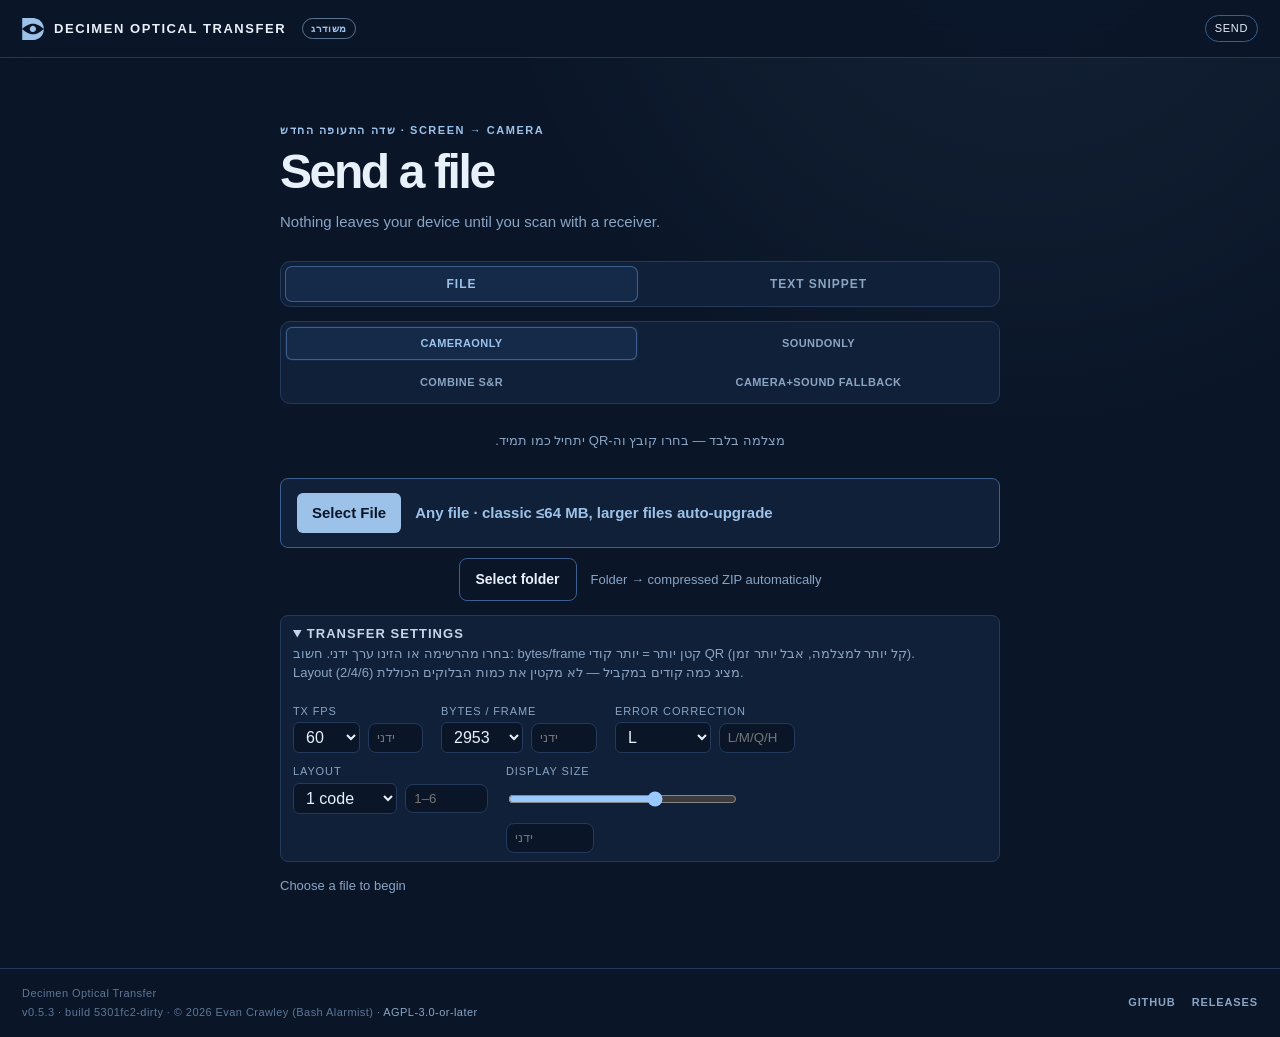
==== commit 80b6277c: "Fix SOUNDONLY transfer: burst RX, session received bug, CSP-safe inline rebuild. Verified offline an" ====
--- a/decimen-sender.html
+++ b/decimen-sender.html
@@ -11,7 +11,21 @@
     <link rel="canonical" href="https://arieli88.github.io/BGN-QR/send/" />
     
     
-    <script type="module" crossorigin>(function(){const t=document.createElement("link").relList;if(t&&t.supports&&t.supports("modulepreload"))return;for(const a of document.querySelectorAll('link[rel="modulepreload"]'))n(a);new MutationObserver(a=>{for(const i of a)if(i.type==="childList")for(const o of i.addedNodes)o.tagName==="LINK"&&o.rel==="modulepreload"&&n(o)}).observe(document,{childList:!0,subtree:!0});function r(a){const i={};return a.integrity&&(i.integrity=a.integrity),a.referrerPolicy&&(i.referrerPolicy=a.referrerPolicy),a.crossOrigin==="use-credentials"?i.credentials="include":a.crossOrigin==="anonymous"?i.credentials="omit":i.credentials="same-origin",i}function n(a){if(a.ep)return;a.ep=!0;const i=r(a);fetch(a.href,i)}})();function cn(e,t,r,n,a=0){const i=.9*Math.min(e,t),o=Math.max(1,r-a);return Math.max(1,Math.min(i,o,n))}const ln=4294967295,dn=4278190080;function un(e,t,r){const n=e+2*r,a=new Uint32Array(n*n);a.fill(ln);for(let i=0;i<e;i++){const o=(i+r)*n+r,c=i*e;for(let s=0;s<e;s++)t[c+s]&&(a[o+s]=dn)}return{size:n,pixels:a}}function Wt(e){const t=Math.floor(Math.sqrt(e)),r=Math.ceil(e/Math.max(1,t));if(e<1||t*r!==e)throw new Error(`grid needs a count that fills its rows (1, 2, 4, 6, 9…), got ${e}`);return{cols:t,rows:r}}function la(e,t,r){const{cols:n,rows:a}=Wt(t.length),i=e+2*r,o=n*i,c=a*i,s=new Uint32Array(o*c);return s.fill(ln),t.forEach((d,l)=>{const u=l%n*i+r,m=Math.floor(l/n)*i+r;for(let p=0;p<e;p++){const h=(p+m)*o+u,v=p*e;for(let F=0;F<e;F++)d[v+F]&&(s[h+F]=dn)}}),{width:o,height:c,pixels:s}}const je="en",mn=[{code:"en",lang:"en",nativeName:"English",dir:"ltr",reviewed:!0},{code:"es",lang:"es",nativeName:"Español",dir:"ltr",reviewed:!1},{code:"pt-br",lang:"pt-BR",nativeName:"Português (Brasil)",dir:"ltr",reviewed:!1},{code:"fr",lang:"fr",nativeName:"Français",dir:"ltr",reviewed:!1},{code:"de",lang:"de",nativeName:"Deutsch",dir:"ltr",reviewed:!1},{code:"it",lang:"it",nativeName:"Italiano",dir:"ltr",reviewed:!1},{code:"ru",lang:"ru",nativeName:"Русский",dir:"ltr",reviewed:!1},{code:"hi",lang:"hi",nativeName:"हिन्दी",dir:"ltr",reviewed:!1},{code:"zh-hans",lang:"zh-Hans",nativeName:"简体中文",dir:"ltr",reviewed:!1},{code:"ja",lang:"ja",nativeName:"日本語",dir:"ltr",reviewed:!1},{code:"ko",lang:"ko",nativeName:"한국어",dir:"ltr",reviewed:!1},{code:"ar",lang:"ar",nativeName:"العربية",dir:"rtl",reviewed:!1}];function j(e){return mn.find(t=>t.code===e)}const gr={zh:"zh-hans","zh-cn":"zh-hans","zh-sg":"zh-hans",pt:"pt-br"};function pn(e){for(const t of e){const r=t.toLowerCase(),n=j(r)??j(gr[r]??"");if(n)return n;const a=r.split("-")[0],i=j(a)??j(gr[a]??"");if(i)return i}}const fn={fileEmpty:"Choose a non-empty file.",fileOverLimit:e=>`Files are limited to ${e} in this browser build.`,fileNameTooLong:"The file name or media type is too long.",inflateOverflow:"The recovered file expands past its declared length.",containerTruncated:"The recovered file header is incomplete.",containerBadMagic:"The recovered file header is invalid.",containerBadCompression:"The recovered file uses unsupported compression.",containerLengthMismatch:"The recovered file length does not match its header.",gzipIncomplete:"The recovered gzip payload is incomplete.",gzipLengthMismatch:"The gzip payload length does not match its file header.",decompressedLengthMismatch:"The decompressed file length does not match its header.",streamChecksumMismatch:"The optical stream checksum did not match.",sha256Failed:"The recovered file failed SHA-256 verification.",snippetEmpty:"Paste or type some text before sending.",snippetOverLimit:e=>`Text snippets are limited to ${e}.`,snippetNotText:"This stream is not a text snippet.",snippetBadUtf8:"The recovered snippet is not valid UTF-8."};function gn(e,t,r){const n=e[t];return typeof n=="function"?n(r.limit??""):n}class Le extends Error{constructor(t,r={}){super(gn(fn,t,r)),this.code=t,this.params=r,this.name="OpticalError"}}const Ze=22,da=209,ua=195,ma=3,at=64*1024*1024,hn=`${at/1024/1024} MB`,Ge=49,pa=new Uint8Array([68,67,70,50]),hr=new TextEncoder;new TextDecoder;async function fa(e){const t=Uint8Array.from(e);return new Uint8Array(await crypto.subtle.digest("SHA-256",t))}async function ga(e){const t=new Blob([e]).stream().pipeThrough(new CompressionStream("gzip"));return new Uint8Array(await new Response(t).arrayBuffer())}function ha(e){const r=(e.split(/[\\/]/).pop()??"").replace(/[\u0000-\u001f\u007f]/g,"").trim();return r===""||r==="."||r===".."?"transfer.bin":r}const va=new Set(["application/gzip","application/java-archive","application/vnd.rar","application/x-7z-compressed","application/x-brotli","application/x-bzip","application/x-bzip2","application/x-gzip","application/x-lzma","application/x-rar-compressed","application/x-xz","application/x-zip-compressed","application/zip","application/zstd"]),ya=/^image\/(bmp|x-ms-bmp|svg\+xml|tiff|x-icon|vnd\.microsoft\.icon)$/,Sa=/^audio\/(wav|x-wav|wave|vnd\.wave|aiff|x-aiff|basic|l16)$/;function ba(e){const t=e.split(";")[0].trim().toLowerCase();return t.startsWith("video/")?!0:t.startsWith("image/")?!ya.test(t):t.startsWith("audio/")?!Sa.test(t):t.startsWith("application/vnd.openxmlformats-officedocument.")||t.startsWith("application/vnd.oasis.opendocument.")||t.endsWith("+zip")?!0:va.has(t)}async function Qt(e,t,r){if(r.length===0)throw new Le("fileEmpty");if(r.length>at)throw new Le("fileOverLimit",{limit:hn});const n=hr.encode(ha(e)),a=hr.encode(t||"application/octet-stream");if(n.length>65535||a.length>65535)throw new Le("fileNameTooLong");const i=r.length>=768&&!ba(t),[o,c]=await Promise.all([fa(r),i?ga(r):Promise.resolve(void 0)]),s=c!==void 0&&c.length+64<r.length,d=s?c:r,l=s?"gzip":"none",u=new Uint8Array(Ge+n.length+a.length+d.length),m=new DataView(u.buffer);return u.set(pa,0),m.setUint8(4,s?1:0),m.setUint16(5,n.length,!0),m.setUint16(7,a.length,!0),m.setUint32(9,r.length,!0),m.setUint32(13,d.length,!0),u.set(o,17),u.set(n,Ge),u.set(a,Ge+n.length),u.set(d,Ge+n.length+a.length),{container:u,compression:l,originalSize:r.length,transmittedSize:d.length}}function vn(e,t){const r=new Uint8Array(Ze+t.length),n=new DataView(r.buffer);return n.setUint8(0,da),n.setUint8(1,ua),n.setUint8(2,ma),n.setUint8(3,e.flags),n.setUint16(4,e.sessionId,!0),n.setUint32(6,e.seq,!0),n.setUint16(10,e.k,!0),n.setUint16(12,e.blockLen,!0),n.setUint32(14,e.totalLen,!0),n.setUint32(18,e.payloadFnv,!0),r.set(t,Ze),r}function yn(e){let t=2166136261;for(let r=0;r<e.length;r++)t^=e[r],t=Math.imul(t,16777619);return t>>>0}function $a(e){let t=e|0;return()=>{t=t+2654435769|0;let r=t^t>>>16;return r=Math.imul(r,569420461),r^=r>>>15,r=Math.imul(r,1935289751),r^=r>>>15,r>>>0}}const wa="application/vnd.decimen.snippet",Ea="snippet.txt",jt=4*1024*1024,Sn=`${jt/1024/1024} MB`,La=new TextEncoder;new TextDecoder("utf-8",{fatal:!0});async function Aa(e){if(e.trim().length===0)throw new Le("snippetEmpty");const t=La.encode(e);if(t.length>jt)throw new Le("snippetOverLimit",{limit:Sn});return Qt(Ea,wa,t)}const Ta={meta:j("en"),chrome:{navAriaLabel:"Mode",navSend:"Send",navReceive:"Receive",modeBadgeSend:"Send",modeBadgeReceive:"Receive",footerLinksAriaLabel:"Project links",footerSupport:"♥ support"},home:{title:"Decimen Optical Transfer — transfer files with light",metaDescription:"Send a file or text between two devices with nothing but a screen and a camera. Fountain-coded animated QR codes, no network path in between.",ogDescription:"Fountain-coded animated QR codes, screen to camera. No account, no pairing, no network path between the two devices. %TOP_SPEED% sustained, benchmarked with receipts.",ogImageAlt:"A phone mid-transfer, reading an animated QR code stream off another screen.",heroTitleHtml:"Transfer files<br />with light.",heroCopy:"Send a file or a block of text from one screen to another device's camera. No account, pairing, cloud storage, or network path between devices.",chooseSideAriaLabel:"Choose a side",cardSendKicker:"This screen transmits",cardSendTitle:"Send a file or text",cardSendBody:"Any file up to %MAX_FILE_LABEL%, or a pasted text snippet up to %MAX_SNIPPET_LABEL%. Compressed when it helps, restored with its original name.",cardSendAction:"Send",cardReceiveKicker:"This camera receives",cardReceiveTitle:"Point and receive",cardReceiveBody:"Point your camera at the sender's screen to receive the file.",cardReceiveAction:"Receive",shareSite:"Share Decimen",supportTitle:"Free, open source, no ads",supportBodyHtml:'If Decimen made your day easier, you can <a href="https://buymeacoffee.com/bashalarmist" target="_blank" rel="noopener noreferrer">buy me a coffee</a>.',shareDialogTitle:"Share this app",shareDialogHint:"Scan this with another device's camera, or send it the link.",siteLinkAriaLabel:"Site link",privacyNote:"A network path is not required between the devices. The bytes travel as light. Files are not encrypted, so anything on the sending screen is readable by any camera pointed at it."},send:{docTitle:"Decimen Optical Transfer — send",eyebrow:"Screen → camera",introCopy:"Nothing leaves your device until you scan with a receiver.",modeAriaLabel:"What to send",modeFile:"File",modeSnippet:"Text snippet",titleFile:"Send a file",titleSnippet:"Send text",selectFile:"Select File",stopTransfer:"Stop transfer",anyFileUpTo:"Any file · classic ≤%MAX_FILE_LABEL%, larger files auto-upgrade",selectedFile:e=>`Selected file: ${e}`,demoPayload:"Demo payload",benchmarkPayload:"Benchmark payload",demo512:"512 KB image",demo2mb:"2 MB image",demoBenchmark:"1 MB benchmark",navDemo:"Demo",navBenchmark:"Benchmark",snippetLabel:"Text to send",snippetLabelWithMax:"Text to send · up to %MAX_SNIPPET_LABEL%",snippetPlaceholder:"Paste or type anything — a URL, a config, a wall of text…",startTextStream:"Start text stream",settingsSummary:"Transfer settings",settingTxFps:"tx fps",settingBytesPerFrame:"bytes / frame",settingEcc:"error correction",settingLayout:"layout",layout1:"1 code",layout2:"2 codes (1×2)",layout4:"4 codes (2×2)",layout6:"6 codes (2×3)",settingDisplaySize:"display size",specTxRate:"tx rate",specFramePayload:"frame payload",specQr:"qr",specSending:"sending",specCompression:"compression",specFountainBlocks:"fountain blocks",statusChooseFile:"Choose a file to begin",statusPasteText:"Paste or type some text to begin",statusChooseDemo:"Choose a demo payload to begin",statusBenchmark:"Send the benchmark payload to begin",footerHint:"Open Receive on the other device. Turn up this screen's brightness.",footerHintStandalone:"Open the standalone receiver on the other device. Turn up this screen's brightness.",shareDialogTitle:"Share the receiver",shareDialogHint:"Scan this with the other device's camera, or send it the link.",receiverLinkAriaLabel:"Receiver link",shareTitleData:"Decimen Optical Transfer — receiver",loadingDemo:e=>`loading ${e}…`,demoLoadFailed:(e,t)=>`could not load ${e} (${t})`,preparingFile:e=>`preparing ${e}…`,preparingSnippet:"preparing text snippet…",fileEmpty:e=>`${e} is empty — there is nothing to send.`,fileOverLimit:(e,t,r)=>`${e} is ${t}, over the ${r} limit.`,capacityError:(e,t,r,n,a)=>`${e} needs ${t} blocks at ${r} bytes per frame, and a frame can only number ${n} of them. Raise bytes / frame to ${a} or more.`,streaming:e=>`Streaming ${e} — `,shareReceiverLink:"Share receiver link",stallWarning:e=>`Stream froze for ${e} s — this window was hidden or in the background. Keep it visible and focused; the receiver loses lock when it pauses.`,fpsValue:(e,t)=>t>1?`${e} fps × ${t} codes`:`${e} fps`,frameBytesValue:(e,t)=>t>1?`${e} bytes × ${t}`:`${e} bytes`,gzipTo:e=>`gzip → ${e}`,compressionNone:"none",exportSummary:"Export animation",exportIntro:"Save this stream as a looping animation file. Embed it in a video or a page — any camera pointed at the playing loop can receive the file.",exportFormat:"format",exportFormatZip:"PNG sequence (ZIP)",exportFps:"frame rate",exportScale:"module scale",exportCycles:"cycles",exportStart:"Export",exportCancel:"Cancel",exportEstimate:(e,t,r)=>`${e} frames · ~${t} · ${r} loop`,exportProgress:e=>`rendering… ${e}%`,exportFailed:e=>`export failed: ${e}`,exportZipLimit:(e,t)=>`${e} frames is over the ZIP limit of ${t}. Cut it with fewer cycles, a wider layout, or more bytes / frame.`},receive:{docTitle:"Decimen Optical Transfer — receive",eyebrow:"Camera → your device",title:"Receive",statusReady:"Ready to scan a file or text stream",startCamera:"Start camera",starting:"Starting…",noSignalQuestion:"Nothing happening?",progressZero:"0% · 0 frames",estimatingTime:"Estimating time…",progressAriaLabel:"Transfer recovery progress",tipsTitle:"Troubleshooting tips",tipDropFrameBytes:e=>`On the sender, open Transfer settings and drop bytes / frame to ${e}.`,tipDropTxFps:e=>`Still nothing? Drop the sender's tx fps to ${e} as well.`,tipFillView:"Fill this camera's view with the code, and prop the phone against something — autofocus hunting from hand tremor is the usual culprit.",tipBrightness:"Turn the sending screen's brightness all the way up.",diagnosticsSummary:"Live diagnostics",metricCaptureFps:"capture fps",metricDecodeFps:"decode fps",metricGoodput:"goodput",metricElapsed:"elapsed",metricFrames:"frames new/dup",metricBlocks:"blocks K",metricBlockLen:"block len",metricTransfer:"transfer",settingsSummary:"Receive settings",settingCamera:"camera",cameraAuto:"auto",cameraN:e=>`camera ${e}`,settingCaptureWidth:"capture width",settingCaptureFps:"capture fps",settingDecodeWorkers:"decode workers",autoShowLabel:"Ask where to save (else Downloads)",settingsApplied:"Applied when the camera starts.",errSecureContext:"camera needs a secure context — this page must be served over https to use the camera from another device. `npm run dev` already is.",errPermissionDenied:"camera permission denied — allow it, then tap Start camera again.",errCameraGone:"that camera is no longer available — set camera back to auto and tap Start camera.",errCamera:e=>`camera: ${e}`,errRestartFailed:"camera: could not restart after the switch — tap Start camera.",errLiveChangeRefused:"this camera refused a live change — restart to apply",cameraRefusedKeptPrevious:"that camera refused to start — kept the previous one",cameraSearching:e=>`camera ${e} — searching for a stream…`,cameraActual:(e,t,r,n)=>`camera ${e} @ ${t} fps${r===null?"":` (asked ${r})`} · ${n} decode worker${n===1?"":"s"} · changes apply live`,progressBlocks:(e,t,r)=>`${e}% · ${t}/${r} blocks`,framesDecoding:e=>`${e} frames · decoding`,aboutEta:(e,t)=>`About ${e} · ${t} frames`,etaTotal:e=>`${e} total`,transferFailedShort:"Transfer failed",transferFailedDetail:"Nothing usable came out of that stream. Restart the sender, then scan it again — a partial transfer costs nothing but the time.",tryAgain:"Try again",transferSummary:"Transfer summary",transferComplete:"Transfer Complete!",recoveredFile:"100% · file recovered",recoveredText:"100% · text recovered",textReceived:"Text received",textLabel:"text",fileStats:(e,t,r)=>`${e} in ${t} · ${r}`,gzipDecompressed:"gzip decompressed",shaVerified:"SHA-256 verified ✓",saveFile:e=>`Save ${e}`,receiveAnother:"Receive another file",showText:"Show text",mediaImage:"image",mediaVideo:"video",mediaAudio:"audio",showMedia:e=>`Show ${e}`,clearCache:"Clear Decimen cache",cacheCleared:"Cache cleared",clearCacheFailed:"Clear failed — try again",receivedPreviewAlt:e=>`Received file preview: ${e}`,receivedFileAriaLabel:e=>`Received file: ${e}`,supportAfter:"♥ Enjoyed this? Buy me a coffee"},common:{copy:"Copy",copied:"Copied",copyFailed:"Copy failed",close:"Close",share:"Share…",dismiss:"Dismiss",help:"Help",gotIt:"Got it"},errors:fn,verdicts:{olderSender:e=>`That screen is sending an older Decimen format (v${e}). Update the sending device.`,newerSender:e=>`That screen is sending a newer Decimen format (v${e}). Update this app to receive it.`,unsupportedFlags:"That stream uses a Decimen feature this version cannot read. Update this app to receive it."},units:{bytes:"B",kilobytes:"KB",megabytes:"MB",kbPerSecond:e=>`${e} KB/s`,secondsValue:e=>`${e} s`,durHours:e=>`${e}h`,durMinutes:e=>`${e}m`,durSeconds:e=>`${e}s`},i18n:{languageSelectLabel:"Language",unreviewedNote:"This translation is machine-drafted and has not yet been reviewed by a native speaker.",unreviewedLinkText:"Report a translation issue",switchOffer:"Decimen is available in English.",switchAction:"View in English"}},Ca=Object.freeze(Object.defineProperty({__proto__:null,messages:Ta},Symbol.toStringTag,{value:"Module"})),Ba={meta:j("es"),chrome:{navAriaLabel:"Modo",navSend:"Enviar",navReceive:"Recibir",modeBadgeSend:"Enviar",modeBadgeReceive:"Recibir",footerLinksAriaLabel:"Enlaces del proyecto",footerSupport:"♥ apoyar"},home:{title:"Decimen Optical Transfer — transferir archivos con luz",metaDescription:"Envíe un archivo o texto entre dos dispositivos con nada más que una pantalla y una cámara. Códigos QR animados con codificación fountain, sin ruta de red de por medio.",ogDescription:"Códigos QR animados con codificación fountain, de pantalla a cámara. Sin cuenta, sin emparejamiento, sin ruta de red entre los dos dispositivos. %TOP_SPEED% sostenidos, medidos con pruebas verificables.",ogImageAlt:"Un teléfono en plena transferencia, leyendo una secuencia animada de códigos QR desde otra pantalla.",heroTitleHtml:"Transfiera archivos<br />con luz.",heroCopy:"Envíe un archivo o un bloque de texto desde una pantalla a la cámara de otro dispositivo. Sin cuenta, sin emparejamiento, sin nube y sin ruta de red entre los dispositivos.",chooseSideAriaLabel:"Elija un lado",cardSendKicker:"Esta pantalla transmite",cardSendTitle:"Enviar un archivo o texto",cardSendBody:"Cualquier archivo de hasta %MAX_FILE_LABEL%, o un fragmento de texto pegado de hasta %MAX_SNIPPET_LABEL%. Se comprime cuando conviene y se restaura con su nombre original.",cardSendAction:"Enviar",cardReceiveKicker:"Esta cámara recibe",cardReceiveTitle:"Apuntar y recibir",cardReceiveBody:"Apunte la cámara a la pantalla del emisor para recibir el archivo.",cardReceiveAction:"Recibir",shareSite:"Compartir Decimen",supportTitle:"Gratis, de código abierto, sin anuncios",supportBodyHtml:'Si Decimen le facilitó el día, puede <a href="https://buymeacoffee.com/bashalarmist" target="_blank" rel="noopener noreferrer">invitarme un café</a>.',shareDialogTitle:"Compartir esta aplicación",shareDialogHint:"Escanee esto con la cámara de otro dispositivo, o envíele el enlace.",siteLinkAriaLabel:"Enlace del sitio",privacyNote:"No se requiere una ruta de red entre los dispositivos. Los bytes viajan como luz. Los archivos no van cifrados, así que cualquier cámara apuntada a la pantalla emisora puede leer lo que muestra."},send:{docTitle:"Decimen Optical Transfer — enviar",eyebrow:"Pantalla → cámara",introCopy:"Nada sale de este dispositivo hasta que lo escanee con un receptor.",modeAriaLabel:"Qué enviar",modeFile:"Archivo",modeSnippet:"Fragmento de texto",titleFile:"Enviar un archivo",titleSnippet:"Enviar texto",selectFile:"Seleccionar archivo",stopTransfer:"Detener transferencia",anyFileUpTo:"Any file · classic ≤%MAX_FILE_LABEL%, larger files auto-upgrade",selectedFile:e=>`Archivo seleccionado: ${e}`,demoPayload:"Carga de demostración",benchmarkPayload:"Carga de benchmark",demo512:"Imagen de 512 KB",demo2mb:"Imagen de 2 MB",demoBenchmark:"Benchmark de 1 MB",navDemo:"Demo",navBenchmark:"Benchmark",snippetLabel:"Texto a enviar",snippetLabelWithMax:"Texto a enviar · hasta %MAX_SNIPPET_LABEL%",snippetPlaceholder:"Pegue o escriba cualquier cosa — una URL, una configuración, un muro de texto…",startTextStream:"Iniciar transmisión de texto",settingsSummary:"Ajustes de transferencia",settingTxFps:"fps de tx",settingBytesPerFrame:"bytes / fotograma",settingEcc:"corrección de errores",settingLayout:"disposición",layout1:"1 código",layout2:"2 códigos (1×2)",layout4:"4 códigos (2×2)",layout6:"6 códigos (2×3)",settingDisplaySize:"tamaño en pantalla",specTxRate:"tasa de tx",specFramePayload:"carga por fotograma",specQr:"qr",specSending:"enviando",specCompression:"compresión",specFountainBlocks:"bloques fountain",statusChooseFile:"Elija un archivo para comenzar",statusPasteText:"Pegue o escriba texto para comenzar",statusChooseDemo:"Elija una carga de demostración para comenzar",statusBenchmark:"Envíe la carga de benchmark para comenzar",footerHint:"Abra Recibir en el otro dispositivo. Suba el brillo de esta pantalla.",footerHintStandalone:"Abra el receptor independiente en el otro dispositivo. Suba el brillo de esta pantalla.",shareDialogTitle:"Compartir el receptor",shareDialogHint:"Escanee esto con la cámara del otro dispositivo, o envíele el enlace.",receiverLinkAriaLabel:"Enlace del receptor",shareTitleData:"Decimen Optical Transfer — receptor",loadingDemo:e=>`cargando ${e}…`,demoLoadFailed:(e,t)=>`no se pudo cargar ${e} (${t})`,preparingFile:e=>`preparando ${e}…`,preparingSnippet:"preparando el fragmento de texto…",fileEmpty:e=>`${e} está vacío — no hay nada que enviar.`,fileOverLimit:(e,t,r)=>`${e} ocupa ${t}, por encima del límite de ${r}.`,capacityError:(e,t,r,n,a)=>`${e} necesita ${t} bloques a ${r} bytes por fotograma, y un fotograma solo puede numerar ${n} de ellos. Suba bytes / fotograma a ${a} o más.`,streaming:e=>`Transmitiendo ${e} — `,shareReceiverLink:"Compartir enlace del receptor",stallWarning:e=>`La transmisión se congeló durante ${e} s — esta ventana estuvo oculta o en segundo plano. Manténgala visible y en primer plano; el receptor pierde la sincronización cuando se pausa la transmisión.`,fpsValue:(e,t)=>t>1?`${e} fps × ${t} códigos`:`${e} fps`,frameBytesValue:(e,t)=>t>1?`${e} bytes × ${t}`:`${e} bytes`,gzipTo:e=>`gzip → ${e}`,compressionNone:"ninguna",exportSummary:"Exportar animación",exportIntro:"Guarda esta transmisión como un archivo de animación en bucle. Insértalo en un vídeo o en una página: cualquier cámara que apunte al bucle en reproducción puede recibir el archivo.",exportFormat:"formato",exportFormatZip:"Secuencia PNG (ZIP)",exportFps:"velocidad de fotogramas",exportScale:"escala de módulos",exportCycles:"ciclos",exportStart:"Exportar",exportCancel:"Cancelar",exportEstimate:(e,t,r)=>`${e} fotogramas · ~${t} · bucle de ${r}`,exportProgress:e=>`generando… ${e}%`,exportFailed:e=>`error al exportar: ${e}`,exportZipLimit:(e,t)=>`${e} fotogramas superan el límite ZIP de ${t}. Redúcelo con menos ciclos, una disposición más amplia o más bytes / fotograma.`},receive:{docTitle:"Decimen Optical Transfer — recibir",eyebrow:"Cámara → su dispositivo",title:"Recibir",statusReady:"Listo para escanear una transmisión de archivo o de texto",startCamera:"Iniciar cámara",starting:"Iniciando…",noSignalQuestion:"¿No pasa nada?",progressZero:"0% · 0 fotogramas",estimatingTime:"Estimando el tiempo…",progressAriaLabel:"Progreso de recuperación de la transferencia",tipsTitle:"Consejos para solucionar problemas",tipDropFrameBytes:e=>`En el emisor, abra Ajustes de transferencia y baje bytes / fotograma a ${e}.`,tipDropTxFps:e=>`¿Sigue sin funcionar? Baje también los fps de tx del emisor a ${e}.`,tipFillView:"Llene la vista de esta cámara con el código y apoye el teléfono contra algo — el enfoque automático oscilando por el temblor de la mano es el culpable habitual.",tipBrightness:"Suba al máximo el brillo de la pantalla emisora.",diagnosticsSummary:"Diagnóstico en vivo",metricCaptureFps:"fps de captura",metricDecodeFps:"fps de decodificación",metricGoodput:"goodput",metricElapsed:"transcurrido",metricFrames:"fotogramas nuevos/dup",metricBlocks:"bloques K",metricBlockLen:"long. de bloque",metricTransfer:"transferencia",settingsSummary:"Ajustes de recepción",settingCamera:"cámara",cameraAuto:"auto",cameraN:e=>`cámara ${e}`,settingCaptureWidth:"ancho de captura",settingCaptureFps:"fps de captura",settingDecodeWorkers:"workers de decodificación",autoShowLabel:"Ask where to save (else Downloads)",settingsApplied:"Se aplican al iniciar la cámara.",errSecureContext:"la cámara necesita un contexto seguro — esta página debe servirse por https para usar la cámara desde otro dispositivo. `npm run dev` ya lo hace.",errPermissionDenied:"permiso de cámara denegado — concédalo y vuelva a tocar Iniciar cámara.",errCameraGone:"esa cámara ya no está disponible — vuelva a poner cámara en auto y toque Iniciar cámara.",errCamera:e=>`cámara: ${e}`,errRestartFailed:"cámara: no se pudo reiniciar tras el cambio — toque Iniciar cámara.",errLiveChangeRefused:"esta cámara rechazó un cambio en vivo — reinicie para aplicarlo",cameraRefusedKeptPrevious:"esa cámara se negó a iniciar — se mantuvo la anterior",cameraSearching:e=>`cámara ${e} — buscando una transmisión…`,cameraActual:(e,t,r,n)=>`cámara ${e} @ ${t} fps${r===null?"":` (se pidió ${r})`} · ${n} worker${n===1?"":"s"} de decodificación · los cambios se aplican en vivo`,progressBlocks:(e,t,r)=>`${e}% · ${t}/${r} bloques`,framesDecoding:e=>`${e} fotogramas · decodificando`,aboutEta:(e,t)=>`Aprox. ${e} · ${t} fotogramas`,etaTotal:e=>`${e} en total`,transferFailedShort:"Transferencia fallida",transferFailedDetail:"De esa transmisión no salió nada utilizable. Reinicie el emisor y vuelva a escanear — una transferencia parcial solo cuesta el tiempo.",tryAgain:"Intentar de nuevo",transferSummary:"Resumen de la transferencia",transferComplete:"¡Transferencia completada!",recoveredFile:"100% · archivo recuperado",recoveredText:"100% · texto recuperado",textReceived:"Texto recibido",textLabel:"texto",fileStats:(e,t,r)=>`${e} en ${t} · ${r}`,gzipDecompressed:"gzip descomprimido",shaVerified:"SHA-256 verificado ✓",saveFile:e=>`Guardar ${e}`,receiveAnother:"Recibir otro archivo",showText:"Mostrar texto",mediaImage:"imagen",mediaVideo:"video",mediaAudio:"audio",showMedia:e=>`Mostrar ${e}`,clearCache:"Borrar caché de Decimen",cacheCleared:"Caché borrada",clearCacheFailed:"No se pudo borrar — intente de nuevo",receivedPreviewAlt:e=>`Vista previa del archivo recibido: ${e}`,receivedFileAriaLabel:e=>`Archivo recibido: ${e}`,supportAfter:"♥ ¿Le gustó? Invíteme un café"},common:{copy:"Copiar",copied:"Copiado",copyFailed:"No se pudo copiar",close:"Cerrar",share:"Compartir…",dismiss:"Descartar",help:"Ayuda",gotIt:"Entendido"},errors:{fileEmpty:"Elija un archivo que no esté vacío.",fileOverLimit:e=>`Los archivos están limitados a ${e} en esta versión para navegador.`,fileNameTooLong:"El nombre del archivo o el tipo de medio es demasiado largo.",inflateOverflow:"El archivo recuperado se expande más allá de su longitud declarada.",containerTruncated:"El encabezado del archivo recuperado está incompleto.",containerBadMagic:"El encabezado del archivo recuperado no es válido.",containerBadCompression:"El archivo recuperado usa una compresión no compatible.",containerLengthMismatch:"La longitud del archivo recuperado no coincide con su encabezado.",gzipIncomplete:"La carga gzip recuperada está incompleta.",gzipLengthMismatch:"La longitud de la carga gzip no coincide con el encabezado del archivo.",decompressedLengthMismatch:"La longitud del archivo descomprimido no coincide con su encabezado.",streamChecksumMismatch:"La suma de verificación de la transmisión óptica no coincidió.",sha256Failed:"El archivo recuperado no superó la verificación SHA-256.",snippetEmpty:"Pegue o escriba texto antes de enviar.",snippetOverLimit:e=>`Los fragmentos de texto están limitados a ${e}.`,snippetNotText:"Esta transmisión no es un fragmento de texto.",snippetBadUtf8:"El fragmento recuperado no es UTF-8 válido."},verdicts:{olderSender:e=>`Esa pantalla está enviando un formato Decimen más antiguo (v${e}). Actualice el dispositivo emisor.`,newerSender:e=>`Esa pantalla está enviando un formato Decimen más nuevo (v${e}). Actualice esta aplicación para recibirlo.`,unsupportedFlags:"Esa transmisión usa una función de Decimen que esta versión no puede leer. Actualice esta aplicación para recibirla."},units:{bytes:"B",kilobytes:"KB",megabytes:"MB",kbPerSecond:e=>`${e} KB/s`,secondsValue:e=>`${e} s`,durHours:e=>`${e}h`,durMinutes:e=>`${e}min`,durSeconds:e=>`${e}s`},i18n:{languageSelectLabel:"Idioma",unreviewedNote:"Esta traducción fue generada automáticamente y aún no ha sido revisada por un hablante nativo.",unreviewedLinkText:"Informar de un problema de traducción",switchOffer:"Decimen está disponible en español.",switchAction:"Ver en español"}},xa=Object.freeze(Object.defineProperty({__proto__:null,messages:Ba},Symbol.toStringTag,{value:"Module"})),Fa={meta:j("pt-br"),chrome:{navAriaLabel:"Modo",navSend:"Enviar",navReceive:"Receber",modeBadgeSend:"Enviar",modeBadgeReceive:"Receber",footerLinksAriaLabel:"Links do projeto",footerSupport:"♥ apoie"},home:{title:"Decimen Optical Transfer — transfira arquivos com luz",metaDescription:"Envie um arquivo ou texto entre dois dispositivos usando apenas uma tela e uma câmera. Códigos QR animados com codificação fountain, sem nenhum caminho de rede no meio.",ogDescription:"Códigos QR animados com codificação fountain, da tela para a câmera. Sem conta, sem pareamento, sem caminho de rede entre os dois dispositivos. %TOP_SPEED% sustentados, comprovados em benchmark.",ogImageAlt:"Um celular no meio de uma transferência, lendo um fluxo de códigos QR animados na tela de outro dispositivo.",heroTitleHtml:"Transfira arquivos<br />com luz.",heroCopy:"Envie um arquivo ou um bloco de texto de uma tela para a câmera de outro dispositivo. Sem conta, pareamento, armazenamento em nuvem ou caminho de rede entre os dispositivos.",chooseSideAriaLabel:"Escolha um lado",cardSendKicker:"Esta tela transmite",cardSendTitle:"Envie um arquivo ou texto",cardSendBody:"Qualquer arquivo de até %MAX_FILE_LABEL%, ou um trecho de texto colado de até %MAX_SNIPPET_LABEL%. Comprimido quando ajuda, restaurado com o nome original.",cardSendAction:"Enviar",cardReceiveKicker:"Esta câmera recebe",cardReceiveTitle:"Aponte e receba",cardReceiveBody:"Aponte a câmera para a tela do remetente para receber o arquivo.",cardReceiveAction:"Receber",shareSite:"Compartilhar o Decimen",supportTitle:"Gratuito, código aberto, sem anúncios",supportBodyHtml:'Se o Decimen facilitou o seu dia, você pode <a href="https://buymeacoffee.com/bashalarmist" target="_blank" rel="noopener noreferrer">me pagar um café</a>.',shareDialogTitle:"Compartilhar este app",shareDialogHint:"Escaneie com a câmera de outro dispositivo, ou envie o link para ele.",siteLinkAriaLabel:"Link do site",privacyNote:"Não é necessário um caminho de rede entre os dispositivos. Os bytes viajam como luz. Os arquivos não são criptografados, então qualquer coisa na tela de envio pode ser lida por qualquer câmera apontada para ela."},send:{docTitle:"Decimen Optical Transfer — enviar",eyebrow:"Tela → câmera",introCopy:"Nada sai do seu dispositivo até você escanear com um receptor.",modeAriaLabel:"O que enviar",modeFile:"Arquivo",modeSnippet:"Trecho de texto",titleFile:"Enviar um arquivo",titleSnippet:"Enviar texto",selectFile:"Selecionar arquivo",stopTransfer:"Parar transferência",anyFileUpTo:"Any file · classic ≤%MAX_FILE_LABEL%, larger files auto-upgrade",selectedFile:e=>`Arquivo selecionado: ${e}`,demoPayload:"Payload de demonstração",benchmarkPayload:"Payload de benchmark",demo512:"Imagem de 512 KB",demo2mb:"Imagem de 2 MB",demoBenchmark:"Benchmark de 1 MB",navDemo:"Demo",navBenchmark:"Benchmark",snippetLabel:"Texto a enviar",snippetLabelWithMax:"Texto a enviar · até %MAX_SNIPPET_LABEL%",snippetPlaceholder:"Cole ou digite qualquer coisa — uma URL, uma config, um textão…",startTextStream:"Iniciar fluxo de texto",settingsSummary:"Configurações de transferência",settingTxFps:"fps de tx",settingBytesPerFrame:"bytes / quadro",settingEcc:"correção de erros",settingLayout:"layout",layout1:"1 código",layout2:"2 códigos (1×2)",layout4:"4 códigos (2×2)",layout6:"6 códigos (2×3)",settingDisplaySize:"tamanho de exibição",specTxRate:"taxa de tx",specFramePayload:"payload do quadro",specQr:"qr",specSending:"enviando",specCompression:"compressão",specFountainBlocks:"blocos fountain",statusChooseFile:"Escolha um arquivo para começar",statusPasteText:"Cole ou digite um texto para começar",statusChooseDemo:"Escolha um payload de demonstração para começar",statusBenchmark:"Envie o payload de benchmark para começar",footerHint:"Abra Receber no outro dispositivo. Aumente o brilho desta tela.",footerHintStandalone:"Abra o receptor independente no outro dispositivo. Aumente o brilho desta tela.",shareDialogTitle:"Compartilhar o receptor",shareDialogHint:"Escaneie com a câmera do outro dispositivo, ou envie o link para ele.",receiverLinkAriaLabel:"Link do receptor",shareTitleData:"Decimen Optical Transfer — receptor",loadingDemo:e=>`carregando ${e}…`,demoLoadFailed:(e,t)=>`não foi possível carregar ${e} (${t})`,preparingFile:e=>`preparando ${e}…`,preparingSnippet:"preparando trecho de texto…",fileEmpty:e=>`${e} está vazio — não há nada para enviar.`,fileOverLimit:(e,t,r)=>`${e} tem ${t}, acima do limite de ${r}.`,capacityError:(e,t,r,n,a)=>`${e} precisa de ${t} blocos a ${r} bytes por quadro, e um quadro só consegue numerar ${n} deles. Aumente bytes / quadro para ${a} ou mais.`,streaming:e=>`Transmitindo ${e} — `,shareReceiverLink:"Compartilhar link do receptor",stallWarning:e=>`O fluxo congelou por ${e} s — esta janela ficou oculta ou em segundo plano. Mantenha-a visível e em foco; o receptor perde a sincronia quando ela pausa.`,fpsValue:(e,t)=>t>1?`${e} fps × ${t} códigos`:`${e} fps`,frameBytesValue:(e,t)=>t>1?`${e} bytes × ${t}`:`${e} bytes`,gzipTo:e=>`gzip → ${e}`,compressionNone:"nenhuma",exportSummary:"Exportar animação",exportIntro:"Salve esta transmissão como um arquivo de animação em loop. Incorpore-o em um vídeo ou uma página: qualquer câmera apontada para o loop em reprodução pode receber o arquivo.",exportFormat:"formato",exportFormatZip:"Sequência PNG (ZIP)",exportFps:"taxa de quadros",exportScale:"escala dos módulos",exportCycles:"ciclos",exportStart:"Exportar",exportCancel:"Cancelar",exportEstimate:(e,t,r)=>`${e} quadros · ~${t} · loop de ${r}`,exportProgress:e=>`renderizando… ${e}%`,exportFailed:e=>`falha na exportação: ${e}`,exportZipLimit:(e,t)=>`${e} quadros excedem o limite ZIP de ${t}. Reduza com menos ciclos, um layout mais amplo ou mais bytes / quadro.`},receive:{docTitle:"Decimen Optical Transfer — receber",eyebrow:"Câmera → seu dispositivo",title:"Receber",statusReady:"Pronto para escanear um fluxo de arquivo ou de texto",startCamera:"Iniciar câmera",starting:"Iniciando…",noSignalQuestion:"Nada acontecendo?",progressZero:"0% · 0 quadros",estimatingTime:"Estimando o tempo…",progressAriaLabel:"Progresso da recuperação da transferência",tipsTitle:"Dicas para resolver problemas",tipDropFrameBytes:e=>`No remetente, abra Configurações de transferência e reduza bytes / quadro para ${e}.`,tipDropTxFps:e=>`Ainda nada? Reduza também o fps de tx do remetente para ${e}.`,tipFillView:"Preencha a visão desta câmera com o código e apoie o celular em alguma coisa — o foco automático oscilando com o tremor das mãos é o culpado de sempre.",tipBrightness:"Aumente o brilho da tela de envio até o máximo.",diagnosticsSummary:"Diagnóstico ao vivo",metricCaptureFps:"fps de captura",metricDecodeFps:"fps de decodificação",metricGoodput:"goodput",metricElapsed:"decorrido",metricFrames:"quadros novos/dup",metricBlocks:"blocos K",metricBlockLen:"tam. do bloco",metricTransfer:"transferência",settingsSummary:"Configurações de recepção",settingCamera:"câmera",cameraAuto:"auto",cameraN:e=>`câmera ${e}`,settingCaptureWidth:"largura de captura",settingCaptureFps:"fps de captura",settingDecodeWorkers:"workers de decodificação",autoShowLabel:"Ask where to save (else Downloads)",settingsApplied:"Aplicadas quando a câmera inicia.",errSecureContext:"a câmera precisa de um contexto seguro — esta página precisa ser servida via https para usar a câmera de outro dispositivo. O `npm run dev` já faz isso.",errPermissionDenied:"permissão de câmera negada — permita e toque em Iniciar câmera de novo.",errCameraGone:"essa câmera não está mais disponível — volte a câmera para auto e toque em Iniciar câmera.",errCamera:e=>`câmera: ${e}`,errRestartFailed:"câmera: não foi possível reiniciar após a troca — toque em Iniciar câmera.",errLiveChangeRefused:"esta câmera recusou uma alteração ao vivo — reinicie para aplicar",cameraRefusedKeptPrevious:"essa câmera recusou iniciar — a anterior foi mantida",cameraSearching:e=>`câmera ${e} — procurando um fluxo…`,cameraActual:(e,t,r,n)=>`câmera ${e} @ ${t} fps${r===null?"":` (pedido ${r})`} · ${n} worker${n===1?"":"s"} de decodificação · alterações aplicadas ao vivo`,progressBlocks:(e,t,r)=>`${e}% · ${t}/${r} blocos`,framesDecoding:e=>`${e} quadros · decodificando`,aboutEta:(e,t)=>`Cerca de ${e} · ${t} quadros`,etaTotal:e=>`${e} no total`,transferFailedShort:"Falha na transferência",transferFailedDetail:"Nada aproveitável saiu desse fluxo. Reinicie o remetente e escaneie de novo — uma transferência parcial não custa nada além do tempo.",tryAgain:"Tentar de novo",transferSummary:"Resumo da transferência",transferComplete:"Transferência concluída!",recoveredFile:"100% · arquivo recuperado",recoveredText:"100% · texto recuperado",textReceived:"Texto recebido",textLabel:"texto",fileStats:(e,t,r)=>`${e} em ${t} · ${r}`,gzipDecompressed:"gzip descomprimido",shaVerified:"SHA-256 verificado ✓",saveFile:e=>`Salvar ${e}`,receiveAnother:"Receber outro arquivo",showText:"Mostrar texto",mediaImage:"imagem",mediaVideo:"vídeo",mediaAudio:"áudio",showMedia:e=>`Mostrar ${e}`,clearCache:"Limpar cache do Decimen",cacheCleared:"Cache limpo",clearCacheFailed:"Falha ao limpar — tente de novo",receivedPreviewAlt:e=>`Prévia do arquivo recebido: ${e}`,receivedFileAriaLabel:e=>`Arquivo recebido: ${e}`,supportAfter:"♥ Gostou? Me pague um café"},common:{copy:"Copiar",copied:"Copiado",copyFailed:"Falha ao copiar",close:"Fechar",share:"Compartilhar…",dismiss:"Dispensar",help:"Ajuda",gotIt:"Entendi"},errors:{fileEmpty:"Escolha um arquivo que não esteja vazio.",fileOverLimit:e=>`Os arquivos são limitados a ${e} nesta versão para navegador.`,fileNameTooLong:"O nome do arquivo ou o tipo de mídia é longo demais.",inflateOverflow:"O arquivo recuperado se expande além do comprimento declarado.",containerTruncated:"O cabeçalho do arquivo recuperado está incompleto.",containerBadMagic:"O cabeçalho do arquivo recuperado é inválido.",containerBadCompression:"O arquivo recuperado usa uma compressão não suportada.",containerLengthMismatch:"O comprimento do arquivo recuperado não corresponde ao cabeçalho.",gzipIncomplete:"O payload gzip recuperado está incompleto.",gzipLengthMismatch:"O comprimento do payload gzip não corresponde ao cabeçalho do arquivo.",decompressedLengthMismatch:"O comprimento do arquivo descomprimido não corresponde ao cabeçalho.",streamChecksumMismatch:"O checksum do fluxo óptico não confere.",sha256Failed:"O arquivo recuperado falhou na verificação SHA-256.",snippetEmpty:"Cole ou digite um texto antes de enviar.",snippetOverLimit:e=>`Trechos de texto são limitados a ${e}.`,snippetNotText:"Este fluxo não é um trecho de texto.",snippetBadUtf8:"O trecho recuperado não é UTF-8 válido."},verdicts:{olderSender:e=>`Aquela tela está enviando um formato Decimen mais antigo (v${e}). Atualize o dispositivo de envio.`,newerSender:e=>`Aquela tela está enviando um formato Decimen mais novo (v${e}). Atualize este app para recebê-lo.`,unsupportedFlags:"Esse fluxo usa um recurso do Decimen que esta versão não consegue ler. Atualize este app para recebê-lo."},units:{bytes:"B",kilobytes:"KB",megabytes:"MB",kbPerSecond:e=>`${e} KB/s`,secondsValue:e=>`${e} s`,durHours:e=>`${e}h`,durMinutes:e=>`${e}min`,durSeconds:e=>`${e}s`},i18n:{languageSelectLabel:"Idioma",unreviewedNote:"Esta tradução é um rascunho gerado por máquina e ainda não foi revisada por um falante nativo.",unreviewedLinkText:"Relatar problema de tradução",switchOffer:"O Decimen está disponível em português.",switchAction:"Ver em português"}},Da=Object.freeze(Object.defineProperty({__proto__:null,messages:Fa},Symbol.toStringTag,{value:"Module"})),ka={meta:j("fr"),chrome:{navAriaLabel:"Mode",navSend:"Envoyer",navReceive:"Recevoir",modeBadgeSend:"Envoi",modeBadgeReceive:"Réception",footerLinksAriaLabel:"Liens du projet",footerSupport:"♥ soutenir"},home:{title:"Decimen Optical Transfer — transférer des fichiers par la lumière",metaDescription:"Envoyez un fichier ou du texte entre deux appareils avec rien d’autre qu’un écran et une caméra. Des codes QR animés à codage fontaine, sans aucun chemin réseau entre les deux.",ogDescription:"Des codes QR animés à codage fontaine, de l’écran à la caméra. Sans compte, sans appairage, sans chemin réseau entre les deux appareils. %TOP_SPEED% en continu, mesuré preuves à l’appui.",ogImageAlt:"Un téléphone en plein transfert, en train de lire un flux de codes QR animés sur un autre écran.",heroTitleHtml:"Transférez des fichiers<br />par la lumière.",heroCopy:"Envoyez un fichier ou un bloc de texte d’un écran vers la caméra d’un autre appareil. Sans compte, sans appairage, sans stockage cloud ni chemin réseau entre les appareils.",chooseSideAriaLabel:"Choisir un côté",cardSendKicker:"Cet écran transmet",cardSendTitle:"Envoyer un fichier ou du texte",cardSendBody:"N’importe quel fichier jusqu’à %MAX_FILE_LABEL%, ou un extrait de texte collé jusqu’à %MAX_SNIPPET_LABEL%. Compressé quand c’est utile, restauré avec son nom d’origine.",cardSendAction:"Envoyer",cardReceiveKicker:"Cette caméra reçoit",cardReceiveTitle:"Pointez et recevez",cardReceiveBody:"Pointez votre caméra vers l’écran de l’expéditeur pour recevoir le fichier.",cardReceiveAction:"Recevoir",shareSite:"Partager Decimen",supportTitle:"Gratuit, open source, sans publicité",supportBodyHtml:'Si Decimen vous a facilité la vie, vous pouvez <a href="https://buymeacoffee.com/bashalarmist" target="_blank" rel="noopener noreferrer">m’offrir un café</a>.',shareDialogTitle:"Partager cette application",shareDialogHint:"Scannez ceci avec la caméra d’un autre appareil, ou envoyez-lui le lien.",siteLinkAriaLabel:"Lien du site",privacyNote:"Aucun chemin réseau n’est requis entre les appareils. Les octets voyagent sous forme de lumière. Les fichiers ne sont pas chiffrés : tout ce qui s’affiche sur l’écran émetteur peut être lu par n’importe quelle caméra pointée dessus."},send:{docTitle:"Decimen Optical Transfer — envoyer",eyebrow:"Écran → caméra",introCopy:"Rien ne quitte votre appareil tant que vous ne scannez pas l’écran avec un récepteur.",modeAriaLabel:"Contenu à envoyer",modeFile:"Fichier",modeSnippet:"Extrait de texte",titleFile:"Envoyer un fichier",titleSnippet:"Envoyer du texte",selectFile:"Choisir un fichier",stopTransfer:"Arrêter le transfert",anyFileUpTo:"Any file · classic ≤%MAX_FILE_LABEL%, larger files auto-upgrade",selectedFile:e=>`Fichier sélectionné : ${e}`,demoPayload:"Contenu de démo",benchmarkPayload:"Contenu de benchmark",demo512:"image de 512 KB",demo2mb:"image de 2 MB",demoBenchmark:"benchmark de 1 MB",navDemo:"Démo",navBenchmark:"Benchmark",snippetLabel:"Texte à envoyer",snippetLabelWithMax:"Texte à envoyer · jusqu’à %MAX_SNIPPET_LABEL%",snippetPlaceholder:"Collez ou tapez n’importe quoi — une URL, une config, un pavé de texte…",startTextStream:"Démarrer le flux de texte",settingsSummary:"Réglages du transfert",settingTxFps:"fps d’émission",settingBytesPerFrame:"octets / trame",settingEcc:"correction d’erreurs",settingLayout:"disposition",layout1:"1 code",layout2:"2 codes (1×2)",layout4:"4 codes (2×2)",layout6:"6 codes (2×3)",settingDisplaySize:"taille d’affichage",specTxRate:"débit d’émission",specFramePayload:"charge par trame",specQr:"qr",specSending:"envoi",specCompression:"compression",specFountainBlocks:"blocs fontaine",statusChooseFile:"Choisissez un fichier pour commencer",statusPasteText:"Collez ou tapez du texte pour commencer",statusChooseDemo:"Choisissez un contenu de démo pour commencer",statusBenchmark:"Envoyez le contenu de benchmark pour commencer",footerHint:"Ouvrez Recevoir sur l’autre appareil. Montez la luminosité de cet écran.",footerHintStandalone:"Ouvrez le récepteur autonome sur l’autre appareil. Montez la luminosité de cet écran.",shareDialogTitle:"Partager le récepteur",shareDialogHint:"Scannez ceci avec la caméra de l’autre appareil, ou envoyez-lui le lien.",receiverLinkAriaLabel:"Lien du récepteur",shareTitleData:"Decimen Optical Transfer — récepteur",loadingDemo:e=>`chargement de ${e}…`,demoLoadFailed:(e,t)=>`impossible de charger ${e} (${t})`,preparingFile:e=>`préparation de ${e}…`,preparingSnippet:"préparation de l’extrait de texte…",fileEmpty:e=>`${e} est vide — il n’y a rien à envoyer.`,fileOverLimit:(e,t,r)=>`${e} fait ${t}, au-delà de la limite de ${r}.`,capacityError:(e,t,r,n,a)=>`${e} nécessite ${t} blocs à ${r} octets par trame, et une trame ne peut en numéroter que ${n}. Montez octets / trame à ${a} ou plus.`,streaming:e=>`Diffusion de ${e} — `,shareReceiverLink:"Partager le lien du récepteur",stallWarning:e=>`Le flux s’est figé pendant ${e} s — cette fenêtre était masquée ou en arrière-plan. Gardez-la visible et au premier plan ; le récepteur décroche dès qu’elle se met en pause.`,fpsValue:(e,t)=>t>1?`${e} fps × ${t} codes`:`${e} fps`,frameBytesValue:(e,t)=>t>1?`${e} octets × ${t}`:`${e} octets`,gzipTo:e=>`gzip → ${e}`,compressionNone:"aucune",exportSummary:"Exporter l’animation",exportIntro:"Enregistrez ce flux comme fichier d’animation en boucle. Intégrez-le dans une vidéo ou une page : toute caméra pointée vers la boucle en lecture peut recevoir le fichier.",exportFormat:"format",exportFormatZip:"Séquence PNG (ZIP)",exportFps:"cadence d’images",exportScale:"échelle des modules",exportCycles:"cycles",exportStart:"Exporter",exportCancel:"Annuler",exportEstimate:(e,t,r)=>`${e} images · ~${t} · boucle de ${r}`,exportProgress:e=>`rendu… ${e} %`,exportFailed:e=>`échec de l’export : ${e}`,exportZipLimit:(e,t)=>`${e} images dépassent la limite ZIP de ${t}. Réduisez-la avec moins de cycles, une disposition plus large ou plus d’octets / trame.`},receive:{docTitle:"Decimen Optical Transfer — recevoir",eyebrow:"Caméra → votre appareil",title:"Recevoir",statusReady:"Prêt à scanner un flux de fichier ou de texte",startCamera:"Démarrer la caméra",starting:"Démarrage…",noSignalQuestion:"Rien ne se passe ?",progressZero:"0 % · 0 trame",estimatingTime:"Estimation de la durée…",progressAriaLabel:"Progression de la récupération du transfert",tipsTitle:"Conseils de dépannage",tipDropFrameBytes:e=>`Sur l’expéditeur, ouvrez les Réglages du transfert et baissez octets / trame à ${e}.`,tipDropTxFps:e=>`Toujours rien ? Baissez aussi les fps d’émission de l’expéditeur à ${e}.`,tipFillView:"Remplissez le champ de cette caméra avec le code, et calez le téléphone contre quelque chose — l’autofocus qui patine à cause du tremblement des mains est le coupable habituel.",tipBrightness:"Montez la luminosité de l’écran émetteur au maximum.",diagnosticsSummary:"Diagnostics en direct",metricCaptureFps:"fps de capture",metricDecodeFps:"fps de décodage",metricGoodput:"débit utile",metricElapsed:"écoulé",metricFrames:"trames nouv/dup",metricBlocks:"blocs K",metricBlockLen:"long. bloc",metricTransfer:"transfert",settingsSummary:"Réglages de réception",settingCamera:"caméra",cameraAuto:"auto",cameraN:e=>`caméra ${e}`,settingCaptureWidth:"largeur de capture",settingCaptureFps:"fps de capture",settingDecodeWorkers:"workers de décodage",autoShowLabel:"Ask where to save (else Downloads)",settingsApplied:"Appliqués au démarrage de la caméra.",errSecureContext:"la caméra exige un contexte sécurisé — cette page doit être servie en https pour utiliser la caméra depuis un autre appareil. `npm run dev` l’est déjà.",errPermissionDenied:"permission caméra refusée — accordez-la, puis appuyez de nouveau sur Démarrer la caméra.",errCameraGone:"cette caméra n’est plus disponible — remettez caméra sur auto et appuyez sur Démarrer la caméra.",errCamera:e=>`caméra : ${e}`,errRestartFailed:"caméra : redémarrage impossible après le changement — appuyez sur Démarrer la caméra.",errLiveChangeRefused:"cette caméra a refusé un changement à chaud — redémarrez pour appliquer",cameraRefusedKeptPrevious:"cette caméra a refusé de démarrer — la précédente est conservée",cameraSearching:e=>`caméra ${e} — recherche d’un flux…`,cameraActual:(e,t,r,n)=>`caméra ${e} @ ${t} fps${r===null?"":` (demandé ${r})`} · workers de décodage : ${n} · les changements s’appliquent à chaud`,progressBlocks:(e,t,r)=>`${e} % · ${t}/${r} blocs`,framesDecoding:e=>`${e} trames · décodage`,aboutEta:(e,t)=>`Environ ${e} · ${t} trames`,etaTotal:e=>`${e} au total`,transferFailedShort:"Échec du transfert",transferFailedDetail:"Rien d’utilisable n’est sorti de ce flux. Redémarrez l’expéditeur, puis scannez à nouveau — un transfert partiel ne coûte que le temps passé.",tryAgain:"Réessayer",transferSummary:"Résumé du transfert",transferComplete:"Transfert terminé !",recoveredFile:"100 % · fichier récupéré",recoveredText:"100 % · texte récupéré",textReceived:"Texte reçu",textLabel:"texte",fileStats:(e,t,r)=>`${e} en ${t} · ${r}`,gzipDecompressed:"décompression gzip",shaVerified:"SHA-256 vérifié ✓",saveFile:e=>`Enregistrer ${e}`,receiveAnother:"Recevoir un autre fichier",showText:"Afficher le texte",mediaImage:"l’image",mediaVideo:"la vidéo",mediaAudio:"l’audio",showMedia:e=>`Afficher ${e}`,clearCache:"Vider le cache Decimen",cacheCleared:"Cache vidé",clearCacheFailed:"Échec du vidage — réessayez",receivedPreviewAlt:e=>`Aperçu du fichier reçu : ${e}`,receivedFileAriaLabel:e=>`Fichier reçu : ${e}`,supportAfter:"♥ Ça vous a plu ? Offrez-moi un café"},common:{copy:"Copier",copied:"Copié",copyFailed:"Échec de la copie",close:"Fermer",share:"Partager…",dismiss:"Ignorer",help:"Aide",gotIt:"Compris"},errors:{fileEmpty:"Choisissez un fichier non vide.",fileOverLimit:e=>`Les fichiers sont limités à ${e} dans cette version pour navigateur.`,fileNameTooLong:"Le nom du fichier ou son type de média est trop long.",inflateOverflow:"Le fichier récupéré se décompresse au-delà de sa longueur déclarée.",containerTruncated:"L’en-tête du fichier récupéré est incomplet.",containerBadMagic:"L’en-tête du fichier récupéré est invalide.",containerBadCompression:"Le fichier récupéré utilise une compression non prise en charge.",containerLengthMismatch:"La longueur du fichier récupéré ne correspond pas à son en-tête.",gzipIncomplete:"La charge utile gzip récupérée est incomplète.",gzipLengthMismatch:"La longueur de la charge utile gzip ne correspond pas à l’en-tête du fichier.",decompressedLengthMismatch:"La longueur du fichier décompressé ne correspond pas à son en-tête.",streamChecksumMismatch:"La somme de contrôle du flux optique ne correspond pas.",sha256Failed:"La vérification SHA-256 du fichier récupéré a échoué.",snippetEmpty:"Collez ou tapez du texte avant d’envoyer.",snippetOverLimit:e=>`Les extraits de texte sont limités à ${e}.`,snippetNotText:"Ce flux n’est pas un extrait de texte.",snippetBadUtf8:"L’extrait récupéré n’est pas de l’UTF-8 valide."},verdicts:{olderSender:e=>`Cet écran envoie un format Decimen plus ancien (v${e}). Mettez à jour l’appareil émetteur.`,newerSender:e=>`Cet écran envoie un format Decimen plus récent (v${e}). Mettez à jour cette application pour le recevoir.`,unsupportedFlags:"Ce flux utilise une fonctionnalité Decimen que cette version ne sait pas lire. Mettez à jour cette application pour le recevoir."},units:{bytes:"B",kilobytes:"KB",megabytes:"MB",kbPerSecond:e=>`${e} KB/s`,secondsValue:e=>`${e} s`,durHours:e=>`${e} h`,durMinutes:e=>`${e} min`,durSeconds:e=>`${e} s`},i18n:{languageSelectLabel:"Langue",unreviewedNote:"Cette traduction a été générée automatiquement et n’a pas encore été relue par un locuteur natif.",unreviewedLinkText:"Signaler un problème de traduction",switchOffer:"Decimen est disponible en français.",switchAction:"Voir en français"}},Pa=Object.freeze(Object.defineProperty({__proto__:null,messages:ka},Symbol.toStringTag,{value:"Module"})),za={meta:j("de"),chrome:{navAriaLabel:"Modus",navSend:"Senden",navReceive:"Empfangen",modeBadgeSend:"Senden",modeBadgeReceive:"Empfangen",footerLinksAriaLabel:"Projekt-Links",footerSupport:"♥ unterstützen"},home:{title:"Decimen Optical Transfer — Dateien mit Licht übertragen",metaDescription:"Senden Sie eine Datei oder Text zwischen zwei Geräten — nur mit Bildschirm und Kamera. Fountain-codierte animierte QR-Codes, ganz ohne Netzwerkverbindung dazwischen.",ogDescription:"Fountain-codierte animierte QR-Codes, vom Bildschirm zur Kamera. Kein Konto, kein Pairing, keine Netzwerkverbindung zwischen den Geräten. %TOP_SPEED% dauerhaft, per Benchmark belegt.",ogImageAlt:"Ein Smartphone mitten in der Übertragung, das einen animierten QR-Code-Stream von einem anderen Bildschirm liest.",heroTitleHtml:"Dateien übertragen —<br />mit Licht.",heroCopy:"Senden Sie eine Datei oder einen Textblock von einem Bildschirm zur Kamera eines anderen Geräts. Ohne Konto, Pairing, Cloud-Speicher oder Netzwerkverbindung zwischen den Geräten.",chooseSideAriaLabel:"Seite wählen",cardSendKicker:"Dieser Bildschirm sendet",cardSendTitle:"Datei oder Text senden",cardSendBody:"Jede Datei bis %MAX_FILE_LABEL% oder ein eingefügter Textschnipsel bis %MAX_SNIPPET_LABEL%. Komprimiert, wenn es hilft, und mit dem Originalnamen wiederhergestellt.",cardSendAction:"Senden",cardReceiveKicker:"Diese Kamera empfängt",cardReceiveTitle:"Draufhalten und empfangen",cardReceiveBody:"Richten Sie Ihre Kamera auf den Bildschirm des Senders, um die Datei zu empfangen.",cardReceiveAction:"Empfangen",shareSite:"Decimen teilen",supportTitle:"Kostenlos, Open Source, ohne Werbung",supportBodyHtml:'Wenn Decimen Ihnen den Tag leichter gemacht hat, können Sie mir <a href="https://buymeacoffee.com/bashalarmist" target="_blank" rel="noopener noreferrer">einen Kaffee spendieren</a>.',shareDialogTitle:"Diese App teilen",shareDialogHint:"Scannen Sie den Code mit der Kamera eines anderen Geräts, oder schicken Sie ihm den Link.",siteLinkAriaLabel:"Website-Link",privacyNote:"Zwischen den Geräten ist keine Netzwerkverbindung nötig. Die Bytes reisen als Licht. Dateien sind nicht verschlüsselt — was auf dem sendenden Bildschirm zu sehen ist, kann jede darauf gerichtete Kamera mitlesen."},send:{docTitle:"Decimen Optical Transfer — Senden",eyebrow:"Bildschirm → Kamera",introCopy:"Nichts verlässt Ihr Gerät, bis Sie mit einem Empfänger scannen.",modeAriaLabel:"Was gesendet wird",modeFile:"Datei",modeSnippet:"Textschnipsel",titleFile:"Datei senden",titleSnippet:"Text senden",selectFile:"Datei auswählen",stopTransfer:"Übertragung stoppen",anyFileUpTo:"Any file · classic ≤%MAX_FILE_LABEL%, larger files auto-upgrade",selectedFile:e=>`Ausgewählte Datei: ${e}`,demoPayload:"Demo-Daten",benchmarkPayload:"Benchmark-Daten",demo512:"512-KB-Bild",demo2mb:"2-MB-Bild",demoBenchmark:"1-MB-Benchmark",navDemo:"Demo",navBenchmark:"Benchmark",snippetLabel:"Zu sendender Text",snippetLabelWithMax:"Zu sendender Text · bis %MAX_SNIPPET_LABEL%",snippetPlaceholder:"Beliebigen Text einfügen oder eintippen — eine URL, eine Config, eine Textwand…",startTextStream:"Textstream starten",settingsSummary:"Übertragungseinstellungen",settingTxFps:"tx fps",settingBytesPerFrame:"Bytes / Frame",settingEcc:"Fehlerkorrektur",settingLayout:"Layout",layout1:"1 Code",layout2:"2 Codes (1×2)",layout4:"4 Codes (2×2)",layout6:"6 Codes (2×3)",settingDisplaySize:"Anzeigegröße",specTxRate:"tx-Rate",specFramePayload:"Frame-Payload",specQr:"qr",specSending:"sendet",specCompression:"Kompression",specFountainBlocks:"Fountain-Blöcke",statusChooseFile:"Wählen Sie zum Start eine Datei",statusPasteText:"Fügen Sie zum Start Text ein oder tippen Sie welchen",statusChooseDemo:"Wählen Sie zum Start Demo-Daten",statusBenchmark:"Senden Sie zum Start die Benchmark-Daten",footerHint:"Öffnen Sie auf dem anderen Gerät „Empfangen“. Drehen Sie die Helligkeit dieses Bildschirms hoch.",footerHintStandalone:"Öffnen Sie auf dem anderen Gerät den eigenständigen Empfänger. Drehen Sie die Helligkeit dieses Bildschirms hoch.",shareDialogTitle:"Empfänger teilen",shareDialogHint:"Scannen Sie den Code mit der Kamera des anderen Geräts, oder schicken Sie ihm den Link.",receiverLinkAriaLabel:"Empfänger-Link",shareTitleData:"Decimen Optical Transfer — Empfänger",loadingDemo:e=>`lade ${e}…`,demoLoadFailed:(e,t)=>`${e} konnte nicht geladen werden (${t})`,preparingFile:e=>`bereite ${e} vor…`,preparingSnippet:"bereite Textschnipsel vor…",fileEmpty:e=>`${e} ist leer — es gibt nichts zu senden.`,fileOverLimit:(e,t,r)=>`${e} ist ${t} groß — über dem Limit von ${r}.`,capacityError:(e,t,r,n,a)=>`${e} braucht bei ${r} Bytes pro Frame ${t} Blöcke, ein Frame kann aber nur ${n} davon adressieren. Erhöhen Sie Bytes / Frame auf mindestens ${a}.`,streaming:e=>`Sende ${e} — `,shareReceiverLink:"Empfänger-Link teilen",stallWarning:e=>`Der Stream stand ${e} s lang still — dieses Fenster war verdeckt oder im Hintergrund. Halten Sie es sichtbar und im Fokus; bei Pausen verliert der Empfänger die Synchronisation.`,fpsValue:(e,t)=>t>1?`${e} fps × ${t} Codes`:`${e} fps`,frameBytesValue:(e,t)=>t>1?`${e} Bytes × ${t}`:`${e} Bytes`,gzipTo:e=>`gzip → ${e}`,compressionNone:"keine",exportSummary:"Animation exportieren",exportIntro:"Speichert diesen Stream als Animationsdatei in Endlosschleife. In ein Video oder eine Seite eingebettet kann jede Kamera, die auf die laufende Schleife zeigt, die Datei empfangen.",exportFormat:"Format",exportFormatZip:"PNG-Sequenz (ZIP)",exportFps:"Bildrate",exportScale:"Modul-Skalierung",exportCycles:"Zyklen",exportStart:"Exportieren",exportCancel:"Abbrechen",exportEstimate:(e,t,r)=>`${e} Frames · ~${t} · ${r} Schleife`,exportProgress:e=>`rendern… ${e} %`,exportFailed:e=>`Export fehlgeschlagen: ${e}`,exportZipLimit:(e,t)=>`${e} Frames überschreiten das ZIP-Limit von ${t}. Reduzieren Sie es mit weniger Zyklen, einem breiteren Layout oder mehr Bytes / Frame.`},receive:{docTitle:"Decimen Optical Transfer — Empfangen",eyebrow:"Kamera → Ihr Gerät",title:"Empfangen",statusReady:"Bereit, eine Datei oder einen Textstream zu scannen",startCamera:"Kamera starten",starting:"Startet…",noSignalQuestion:"Tut sich nichts?",progressZero:"0 % · 0 Frames",estimatingTime:"Zeit wird geschätzt…",progressAriaLabel:"Fortschritt der Wiederherstellung",tipsTitle:"Tipps zur Fehlersuche",tipDropFrameBytes:e=>`Öffnen Sie am Sender die Übertragungseinstellungen und senken Sie Bytes / Frame auf ${e}.`,tipDropTxFps:e=>`Immer noch nichts? Senken Sie am Sender auch tx fps auf ${e}.`,tipFillView:"Füllen Sie das Kamerabild mit dem Code aus und lehnen Sie das Telefon an etwas an — meist ist ein Autofokus schuld, der wegen zitternder Hände pumpt.",tipBrightness:"Drehen Sie die Helligkeit des sendenden Bildschirms ganz auf.",diagnosticsSummary:"Live-Diagnose",metricCaptureFps:"Aufnahme-fps",metricDecodeFps:"Decode-fps",metricGoodput:"Goodput",metricElapsed:"verstrichen",metricFrames:"Frames neu/dup",metricBlocks:"Blöcke K",metricBlockLen:"Blocklänge",metricTransfer:"Übertragung",settingsSummary:"Empfangseinstellungen",settingCamera:"Kamera",cameraAuto:"auto",cameraN:e=>`Kamera ${e}`,settingCaptureWidth:"Aufnahmebreite",settingCaptureFps:"Aufnahme-fps",settingDecodeWorkers:"Decode-Worker",autoShowLabel:"Ask where to save (else Downloads)",settingsApplied:"Wird beim Kamerastart übernommen.",errSecureContext:"Kamera braucht einen sicheren Kontext — diese Seite muss über https ausgeliefert werden, damit ein anderes Gerät die Kamera nutzen kann. `npm run dev` erfüllt das bereits.",errPermissionDenied:"Kamerazugriff verweigert — erlauben Sie ihn und tippen Sie erneut auf „Kamera starten“.",errCameraGone:"diese Kamera ist nicht mehr verfügbar — stellen Sie Kamera auf auto zurück und tippen Sie auf „Kamera starten“.",errCamera:e=>`Kamera: ${e}`,errRestartFailed:"Kamera: Neustart nach dem Wechsel fehlgeschlagen — tippen Sie auf „Kamera starten“.",errLiveChangeRefused:"diese Kamera lehnt Änderungen im laufenden Betrieb ab — zum Übernehmen neu starten",cameraRefusedKeptPrevious:"diese Kamera wollte nicht starten — die vorherige bleibt aktiv",cameraSearching:e=>`Kamera ${e} — suche einen Stream…`,cameraActual:(e,t,r,n)=>`Kamera ${e} @ ${t} fps${r===null?"":` (angefragt: ${r})`} · ${n} Decode-Worker · Änderungen gelten sofort`,progressBlocks:(e,t,r)=>`${e} % · ${t}/${r} Blöcke`,framesDecoding:e=>`${e} Frames · wird decodiert`,aboutEta:(e,t)=>`Noch etwa ${e} · ${t} Frames`,etaTotal:e=>`${e} gesamt`,transferFailedShort:"Übertragung fehlgeschlagen",transferFailedDetail:"Aus diesem Stream kam nichts Brauchbares. Starten Sie den Sender neu und scannen Sie erneut — eine abgebrochene Übertragung kostet nichts außer der Zeit.",tryAgain:"Erneut versuchen",transferSummary:"Übertragungsübersicht",transferComplete:"Übertragung abgeschlossen!",recoveredFile:"100 % · Datei wiederhergestellt",recoveredText:"100 % · Text wiederhergestellt",textReceived:"Text empfangen",textLabel:"Text",fileStats:(e,t,r)=>`${e} in ${t} · ${r}`,gzipDecompressed:"gzip entpackt",shaVerified:"SHA-256 verifiziert ✓",saveFile:e=>`${e} speichern`,receiveAnother:"Weitere Datei empfangen",showText:"Text anzeigen",mediaImage:"Bild",mediaVideo:"Video",mediaAudio:"Audio",showMedia:e=>`${e} anzeigen`,clearCache:"Decimen-Cache leeren",cacheCleared:"Cache geleert",clearCacheFailed:"Leeren fehlgeschlagen — erneut versuchen",receivedPreviewAlt:e=>`Vorschau der empfangenen Datei: ${e}`,receivedFileAriaLabel:e=>`Empfangene Datei: ${e}`,supportAfter:"♥ Hat Ihnen das gefallen? Spendieren Sie mir einen Kaffee"},common:{copy:"Kopieren",copied:"Kopiert",copyFailed:"Kopieren fehlgeschlagen",close:"Schließen",share:"Teilen…",dismiss:"Ausblenden",help:"Hilfe",gotIt:"Alles klar"},errors:{fileEmpty:"Wählen Sie eine Datei, die nicht leer ist.",fileOverLimit:e=>`Dateien sind in diesem Browser-Build auf ${e} begrenzt.`,fileNameTooLong:"Der Dateiname oder der Medientyp ist zu lang.",inflateOverflow:"Die wiederhergestellte Datei wächst beim Entpacken über ihre angegebene Länge hinaus.",containerTruncated:"Der Header der wiederhergestellten Datei ist unvollständig.",containerBadMagic:"Der Header der wiederhergestellten Datei ist ungültig.",containerBadCompression:"Die wiederhergestellte Datei verwendet eine nicht unterstützte Kompression.",containerLengthMismatch:"Die Länge der wiederhergestellten Datei passt nicht zu ihrem Header.",gzipIncomplete:"Die wiederhergestellten gzip-Daten sind unvollständig.",gzipLengthMismatch:"Die Länge der gzip-Daten passt nicht zum Datei-Header.",decompressedLengthMismatch:"Die Länge der entpackten Datei passt nicht zu ihrem Header.",streamChecksumMismatch:"Die Prüfsumme des optischen Streams stimmt nicht.",sha256Failed:"Die wiederhergestellte Datei hat die SHA-256-Prüfung nicht bestanden.",snippetEmpty:"Fügen Sie vor dem Senden Text ein oder tippen Sie welchen.",snippetOverLimit:e=>`Textschnipsel sind auf ${e} begrenzt.`,snippetNotText:"Dieser Stream ist kein Textschnipsel.",snippetBadUtf8:"Der wiederhergestellte Schnipsel ist kein gültiges UTF-8."},verdicts:{olderSender:e=>`Dieser Bildschirm sendet ein älteres Decimen-Format (v${e}). Aktualisieren Sie das sendende Gerät.`,newerSender:e=>`Dieser Bildschirm sendet ein neueres Decimen-Format (v${e}). Aktualisieren Sie diese App, um es zu empfangen.`,unsupportedFlags:"Dieser Stream nutzt eine Decimen-Funktion, die diese Version nicht lesen kann. Aktualisieren Sie diese App, um ihn zu empfangen."},units:{bytes:"B",kilobytes:"KB",megabytes:"MB",kbPerSecond:e=>`${e} KB/s`,secondsValue:e=>`${e} s`,durHours:e=>`${e} h`,durMinutes:e=>`${e} min`,durSeconds:e=>`${e} s`},i18n:{languageSelectLabel:"Sprache",unreviewedNote:"Diese Übersetzung wurde maschinell erstellt und noch nicht von einem Muttersprachler geprüft.",unreviewedLinkText:"Übersetzungsfehler melden",switchOffer:"Decimen ist auf Deutsch verfügbar.",switchAction:"Auf Deutsch ansehen"}},Ia=Object.freeze(Object.defineProperty({__proto__:null,messages:za},Symbol.toStringTag,{value:"Module"})),Ma={meta:j("it"),chrome:{navAriaLabel:"Modalità",navSend:"Invia",navReceive:"Ricevi",modeBadgeSend:"Invia",modeBadgeReceive:"Ricevi",footerLinksAriaLabel:"Link del progetto",footerSupport:"♥ sostieni"},home:{title:"Decimen Optical Transfer — trasferisci file con la luce",metaDescription:"Invia un file o un testo tra due dispositivi con soltanto uno schermo e una fotocamera. Codici QR animati con codifica fountain, nessun percorso di rete in mezzo.",ogDescription:"Codici QR animati con codifica fountain, da schermo a fotocamera. Nessun account, nessun abbinamento, nessun percorso di rete tra i due dispositivi. %TOP_SPEED% sostenuti, misurati e documentati.",ogImageAlt:"Un telefono a metà trasferimento, mentre legge un flusso di codici QR animati da un altro schermo.",heroTitleHtml:"Trasferisci file<br />con la luce.",heroCopy:"Invia un file o un blocco di testo da uno schermo alla fotocamera di un altro dispositivo. Nessun account, abbinamento, archiviazione cloud o percorso di rete tra i dispositivi.",chooseSideAriaLabel:"Scegli un lato",cardSendKicker:"Questo schermo trasmette",cardSendTitle:"Invia un file o un testo",cardSendBody:"Qualsiasi file fino a %MAX_FILE_LABEL%, o un frammento di testo incollato fino a %MAX_SNIPPET_LABEL%. Compresso quando conviene, ripristinato con il nome originale.",cardSendAction:"Invia",cardReceiveKicker:"Questa fotocamera riceve",cardReceiveTitle:"Inquadra e ricevi",cardReceiveBody:"Punta la fotocamera verso lo schermo del mittente per ricevere il file.",cardReceiveAction:"Ricevi",shareSite:"Condividi Decimen",supportTitle:"Gratuito, open source, senza pubblicità",supportBodyHtml:'Se Decimen ti ha semplificato la giornata, puoi <a href="https://buymeacoffee.com/bashalarmist" target="_blank" rel="noopener noreferrer">offrirmi un caffè</a>.',shareDialogTitle:"Condividi questa app",shareDialogHint:"Scansiona questo codice con la fotocamera di un altro dispositivo, oppure inviagli il link.",siteLinkAriaLabel:"Link al sito",privacyNote:"Non serve un percorso di rete tra i dispositivi: i byte viaggiano come luce. I file non sono cifrati, quindi tutto ciò che appare sullo schermo che trasmette è leggibile da qualunque fotocamera puntata su di esso."},send:{docTitle:"Decimen Optical Transfer — invio",eyebrow:"Schermo → fotocamera",introCopy:"Niente lascia il tuo dispositivo finché non scansioni con un ricevitore.",modeAriaLabel:"Cosa inviare",modeFile:"File",modeSnippet:"Frammento di testo",titleFile:"Invia un file",titleSnippet:"Invia testo",selectFile:"Seleziona file",stopTransfer:"Interrompi trasferimento",anyFileUpTo:"Any file · classic ≤%MAX_FILE_LABEL%, larger files auto-upgrade",selectedFile:e=>`File selezionato: ${e}`,demoPayload:"Payload demo",benchmarkPayload:"Payload benchmark",demo512:"Immagine da 512 KB",demo2mb:"Immagine da 2 MB",demoBenchmark:"Benchmark da 1 MB",navDemo:"Demo",navBenchmark:"Benchmark",snippetLabel:"Testo da inviare",snippetLabelWithMax:"Testo da inviare · fino a %MAX_SNIPPET_LABEL%",snippetPlaceholder:"Incolla o scrivi qualsiasi cosa: un URL, una configurazione, un muro di testo…",startTextStream:"Avvia flusso di testo",settingsSummary:"Impostazioni di trasferimento",settingTxFps:"fps tx",settingBytesPerFrame:"byte / frame",settingEcc:"correzione errori",settingLayout:"layout",layout1:"1 codice",layout2:"2 codici (1×2)",layout4:"4 codici (2×2)",layout6:"6 codici (2×3)",settingDisplaySize:"dimensione a schermo",specTxRate:"velocità tx",specFramePayload:"payload per frame",specQr:"qr",specSending:"in invio",specCompression:"compressione",specFountainBlocks:"blocchi fountain",statusChooseFile:"Scegli un file per iniziare",statusPasteText:"Incolla o scrivi del testo per iniziare",statusChooseDemo:"Scegli un payload demo per iniziare",statusBenchmark:"Invia il payload benchmark per iniziare",footerHint:"Apri Ricevi sull'altro dispositivo. Alza la luminosità di questo schermo.",footerHintStandalone:"Apri il ricevitore standalone sull'altro dispositivo. Alza la luminosità di questo schermo.",shareDialogTitle:"Condividi il ricevitore",shareDialogHint:"Scansiona questo codice con la fotocamera dell'altro dispositivo, oppure inviagli il link.",receiverLinkAriaLabel:"Link al ricevitore",shareTitleData:"Decimen Optical Transfer — ricevitore",loadingDemo:e=>`caricamento di ${e}…`,demoLoadFailed:(e,t)=>`impossibile caricare ${e} (${t})`,preparingFile:e=>`preparazione di ${e}…`,preparingSnippet:"preparazione del frammento di testo…",fileEmpty:e=>`${e} è vuoto: non c'è nulla da inviare.`,fileOverLimit:(e,t,r)=>`${e} è di ${t}, oltre il limite di ${r}.`,capacityError:(e,t,r,n,a)=>`${e} richiede ${t} blocchi a ${r} byte per frame, ma un frame può numerarne al massimo ${n}. Alza byte / frame a ${a} o più.`,streaming:e=>`Trasmissione di ${e} — `,shareReceiverLink:"Condividi il link del ricevitore",stallWarning:e=>`Il flusso si è bloccato per ${e} s: questa finestra era nascosta o in background. Tienila visibile e in primo piano; quando si ferma, il ricevitore perde l'aggancio.`,fpsValue:(e,t)=>t>1?`${e} fps × ${t} codici`:`${e} fps`,frameBytesValue:(e,t)=>t>1?`${e} byte × ${t}`:`${e} byte`,gzipTo:e=>`gzip → ${e}`,compressionNone:"nessuna",exportSummary:"Esporta animazione",exportIntro:"Salva questo flusso come file di animazione in loop. Incorporalo in un video o in una pagina: qualsiasi fotocamera puntata sul loop in riproduzione può ricevere il file.",exportFormat:"formato",exportFormatZip:"Sequenza PNG (ZIP)",exportFps:"frequenza fotogrammi",exportScale:"scala dei moduli",exportCycles:"cicli",exportStart:"Esporta",exportCancel:"Annulla",exportEstimate:(e,t,r)=>`${e} fotogrammi · ~${t} · loop di ${r}`,exportProgress:e=>`rendering… ${e}%`,exportFailed:e=>`esportazione non riuscita: ${e}`,exportZipLimit:(e,t)=>`${e} fotogrammi superano il limite ZIP di ${t}. Riducilo con meno cicli, un layout più ampio o più byte / frame.`},receive:{docTitle:"Decimen Optical Transfer — ricezione",eyebrow:"Fotocamera → il tuo dispositivo",title:"Ricevi",statusReady:"Pronto a scansionare un flusso di file o testo",startCamera:"Avvia fotocamera",starting:"Avvio…",noSignalQuestion:"Non succede niente?",progressZero:"0% · 0 frame",estimatingTime:"Stima del tempo…",progressAriaLabel:"Avanzamento del recupero del trasferimento",tipsTitle:"Consigli in caso di problemi",tipDropFrameBytes:e=>`Sul mittente, apri Impostazioni di trasferimento e abbassa byte / frame a ${e}.`,tipDropTxFps:e=>`Ancora niente? Abbassa anche fps tx del mittente a ${e}.`,tipFillView:"Riempi l'inquadratura di questa fotocamera con il codice e appoggia il telefono a qualcosa: di solito il colpevole è l'autofocus che oscilla per il tremolio della mano.",tipBrightness:"Alza al massimo la luminosità dello schermo che trasmette.",diagnosticsSummary:"Diagnostica in tempo reale",metricCaptureFps:"fps cattura",metricDecodeFps:"fps decodifica",metricGoodput:"goodput",metricElapsed:"trascorso",metricFrames:"frame nuovi/dup",metricBlocks:"blocchi K",metricBlockLen:"lung. blocco",metricTransfer:"trasferimento",settingsSummary:"Impostazioni di ricezione",settingCamera:"fotocamera",cameraAuto:"auto",cameraN:e=>`fotocamera ${e}`,settingCaptureWidth:"larghezza cattura",settingCaptureFps:"fps cattura",settingDecodeWorkers:"worker di decodifica",autoShowLabel:"Ask where to save (else Downloads)",settingsApplied:"Applicate all'avvio della fotocamera.",errSecureContext:"la fotocamera richiede un contesto sicuro: per usarla da un altro dispositivo questa pagina deve essere servita in https. `npm run dev` lo fa già.",errPermissionDenied:"permesso fotocamera negato: consentilo, poi tocca di nuovo Avvia fotocamera.",errCameraGone:"quella fotocamera non è più disponibile: riporta fotocamera su auto e tocca Avvia fotocamera.",errCamera:e=>`fotocamera: ${e}`,errRestartFailed:"fotocamera: impossibile riavviarla dopo il cambio — tocca Avvia fotocamera.",errLiveChangeRefused:"questa fotocamera ha rifiutato una modifica a caldo — riavvia per applicarla",cameraRefusedKeptPrevious:"quella fotocamera non è partita — mantenuta la precedente",cameraSearching:e=>`fotocamera ${e} — in cerca di un flusso…`,cameraActual:(e,t,r,n)=>`fotocamera ${e} @ ${t} fps${r===null?"":` (richiesti ${r})`} · ${n} worker di decodifica · le modifiche si applicano subito`,progressBlocks:(e,t,r)=>`${e}% · ${t}/${r} blocchi`,framesDecoding:e=>`${e} frame · decodifica in corso`,aboutEta:(e,t)=>`Circa ${e} · ${t} frame`,etaTotal:e=>`${e} in totale`,transferFailedShort:"Trasferimento non riuscito",transferFailedDetail:"Da quel flusso non è uscito nulla di utilizzabile. Riavvia il mittente e scansiona di nuovo: un trasferimento parziale non costa altro che il tempo.",tryAgain:"Riprova",transferSummary:"Riepilogo del trasferimento",transferComplete:"Trasferimento completato!",recoveredFile:"100% · file recuperato",recoveredText:"100% · testo recuperato",textReceived:"Testo ricevuto",textLabel:"testo",fileStats:(e,t,r)=>`${e} in ${t} · ${r}`,gzipDecompressed:"gzip decompresso",shaVerified:"SHA-256 verificato ✓",saveFile:e=>`Salva ${e}`,receiveAnother:"Ricevi un altro file",showText:"Mostra testo",mediaImage:"immagine",mediaVideo:"video",mediaAudio:"audio",showMedia:e=>`Mostra ${e}`,clearCache:"Svuota la cache di Decimen",cacheCleared:"Cache svuotata",clearCacheFailed:"Svuotamento non riuscito — riprova",receivedPreviewAlt:e=>`Anteprima del file ricevuto: ${e}`,receivedFileAriaLabel:e=>`File ricevuto: ${e}`,supportAfter:"♥ Ti è piaciuto? Offrimi un caffè"},common:{copy:"Copia",copied:"Copiato",copyFailed:"Copia non riuscita",close:"Chiudi",share:"Condividi…",dismiss:"Ignora",help:"Aiuto",gotIt:"Ho capito"},errors:{fileEmpty:"Scegli un file non vuoto.",fileOverLimit:e=>`In questa build per browser i file sono limitati a ${e}.`,fileNameTooLong:"Il nome del file o il tipo di media è troppo lungo.",inflateOverflow:"Il file recuperato si espande oltre la lunghezza dichiarata.",containerTruncated:"L'intestazione del file recuperato è incompleta.",containerBadMagic:"L'intestazione del file recuperato non è valida.",containerBadCompression:"Il file recuperato usa una compressione non supportata.",containerLengthMismatch:"La lunghezza del file recuperato non corrisponde alla sua intestazione.",gzipIncomplete:"Il payload gzip recuperato è incompleto.",gzipLengthMismatch:"La lunghezza del payload gzip non corrisponde all'intestazione del file.",decompressedLengthMismatch:"La lunghezza del file decompresso non corrisponde alla sua intestazione.",streamChecksumMismatch:"Il checksum del flusso ottico non corrisponde.",sha256Failed:"Il file recuperato non ha superato la verifica SHA-256.",snippetEmpty:"Incolla o scrivi del testo prima di inviare.",snippetOverLimit:e=>`I frammenti di testo sono limitati a ${e}.`,snippetNotText:"Questo flusso non è un frammento di testo.",snippetBadUtf8:"Il frammento recuperato non è UTF-8 valido."},verdicts:{olderSender:e=>`Quello schermo trasmette un formato Decimen più vecchio (v${e}). Aggiorna il dispositivo che invia.`,newerSender:e=>`Quello schermo trasmette un formato Decimen più recente (v${e}). Aggiorna questa app per riceverlo.`,unsupportedFlags:"Quel flusso usa una funzionalità di Decimen che questa versione non sa leggere. Aggiorna questa app per riceverlo."},units:{bytes:"B",kilobytes:"KB",megabytes:"MB",kbPerSecond:e=>`${e} KB/s`,secondsValue:e=>`${e} s`,durHours:e=>`${e} h`,durMinutes:e=>`${e} min`,durSeconds:e=>`${e} s`},i18n:{languageSelectLabel:"Lingua",unreviewedNote:"Questa traduzione è stata generata automaticamente e non è ancora stata revisionata da un madrelingua.",unreviewedLinkText:"Segnala un problema di traduzione",switchOffer:"Decimen è disponibile in italiano.",switchAction:"Visualizza in italiano"}},Ra=Object.freeze(Object.defineProperty({__proto__:null,messages:Ma},Symbol.toStringTag,{value:"Module"})),Na={meta:j("ru"),chrome:{navAriaLabel:"Режим",navSend:"Отправка",navReceive:"Приём",modeBadgeSend:"Отправка",modeBadgeReceive:"Приём",footerLinksAriaLabel:"Ссылки проекта",footerSupport:"♥ поддержать"},home:{title:"Decimen Optical Transfer — передача файлов светом",metaDescription:"Отправляйте файлы и текст между двумя устройствами, используя только экран и камеру. Анимированные QR-коды с фонтанным кодированием, без сетевого соединения между устройствами.",ogDescription:"Анимированные QR-коды с фонтанным кодированием, с экрана на камеру. Без аккаунта, без сопряжения, без сетевого пути между устройствами. Стабильно %TOP_SPEED%, замерено и подтверждено.",ogImageAlt:"Телефон в процессе передачи считывает поток анимированных QR-кодов с другого экрана.",heroTitleHtml:"Передавайте файлы<br />светом.",heroCopy:"Отправьте файл или блок текста с одного экрана на камеру другого устройства. Без аккаунта, сопряжения, облачного хранилища и сетевого соединения между устройствами.",chooseSideAriaLabel:"Выберите сторону",cardSendKicker:"Этот экран передаёт",cardSendTitle:"Отправить файл или текст",cardSendBody:"Любой файл до %MAX_FILE_LABEL% или вставленный текстовый фрагмент до %MAX_SNIPPET_LABEL%. Сжимается, когда это помогает, и восстанавливается с исходным именем.",cardSendAction:"Отправить",cardReceiveKicker:"Эта камера принимает",cardReceiveTitle:"Наведите и получите",cardReceiveBody:"Наведите камеру на экран отправителя, чтобы получить файл.",cardReceiveAction:"Получить",shareSite:"Поделиться Decimen",supportTitle:"Бесплатно, открытый код, без рекламы",supportBodyHtml:'Если Decimen вам пригодился, можете <a href="https://buymeacoffee.com/bashalarmist" target="_blank" rel="noopener noreferrer">угостить меня кофе</a>.',shareDialogTitle:"Поделиться приложением",shareDialogHint:"Отсканируйте этот код камерой другого устройства или отправьте ему ссылку.",siteLinkAriaLabel:"Ссылка на сайт",privacyNote:"Сетевое соединение между устройствами не требуется — байты передаются светом. Файлы не шифруются, поэтому всё, что показывает передающий экран, доступно любой направленной на него камере."},send:{docTitle:"Decimen Optical Transfer — отправка",eyebrow:"Экран → камера",introCopy:"Данные не покидают ваше устройство, пока вы не отсканируете их приёмником.",modeAriaLabel:"Что отправить",modeFile:"Файл",modeSnippet:"Текст",titleFile:"Отправить файл",titleSnippet:"Отправить текст",selectFile:"Выбрать файл",stopTransfer:"Остановить передачу",anyFileUpTo:"Any file · classic ≤%MAX_FILE_LABEL%, larger files auto-upgrade",selectedFile:e=>`Выбран файл: ${e}`,demoPayload:"Демо-данные",benchmarkPayload:"Данные бенчмарка",demo512:"Изображение 512 КБ",demo2mb:"Изображение 2 МБ",demoBenchmark:"Бенчмарк 1 МБ",navDemo:"Демо",navBenchmark:"Бенчмарк",snippetLabel:"Текст для отправки",snippetLabelWithMax:"Текст для отправки · до %MAX_SNIPPET_LABEL%",snippetPlaceholder:"Вставьте или введите что угодно — ссылку, конфиг, простыню текста…",startTextStream:"Начать передачу текста",settingsSummary:"Настройки передачи",settingTxFps:"fps передачи",settingBytesPerFrame:"байт / кадр",settingEcc:"коррекция ошибок",settingLayout:"компоновка",layout1:"1 код",layout2:"2 кода (1×2)",layout4:"4 кода (2×2)",layout6:"6 кодов (2×3)",settingDisplaySize:"размер на экране",specTxRate:"скорость передачи",specFramePayload:"данные кадра",specQr:"qr",specSending:"отправляется",specCompression:"сжатие",specFountainBlocks:"фонтанные блоки",statusChooseFile:"Выберите файл, чтобы начать",statusPasteText:"Вставьте или введите текст, чтобы начать",statusChooseDemo:"Выберите демо-данные, чтобы начать",statusBenchmark:"Отправьте данные бенчмарка, чтобы начать",footerHint:"Откройте «Приём» на другом устройстве. Увеличьте яркость этого экрана.",footerHintStandalone:"Откройте автономный приёмник на другом устройстве. Увеличьте яркость этого экрана.",shareDialogTitle:"Поделиться приёмником",shareDialogHint:"Отсканируйте этот код камерой второго устройства или отправьте ему ссылку.",receiverLinkAriaLabel:"Ссылка на приёмник",shareTitleData:"Decimen Optical Transfer — приёмник",loadingDemo:e=>`загрузка ${e}…`,demoLoadFailed:(e,t)=>`не удалось загрузить ${e} (${t})`,preparingFile:e=>`подготовка ${e}…`,preparingSnippet:"подготовка текста…",fileEmpty:e=>`Файл ${e} пуст — отправлять нечего.`,fileOverLimit:(e,t,r)=>`${e} занимает ${t} — больше лимита в ${r}.`,capacityError:(e,t,r,n,a)=>`Для ${e} при ${r} байт на кадр блоков получается ${t}, а кадр может пронумеровать только ${n} из них. Увеличьте «байт / кадр» до ${a} или больше.`,streaming:e=>`Передаётся ${e} — `,shareReceiverLink:"Поделиться ссылкой на приёмник",stallWarning:e=>`Поток замер на ${e} с — это окно было скрыто или в фоне. Держите его видимым и в фокусе: при паузе приёмник теряет захват.`,fpsValue:(e,t)=>t>1?`${e} fps × ${t} ${t<5?"кода":"кодов"}`:`${e} fps`,frameBytesValue:(e,t)=>t>1?`${e} байт × ${t}`:`${e} байт`,gzipTo:e=>`gzip → ${e}`,compressionNone:"нет",exportSummary:"Экспорт анимации",exportIntro:"Сохраните этот поток как зацикленный файл анимации. Вставьте его в видео или на страницу — любая камера, направленная на воспроизводимый цикл, сможет принять файл.",exportFormat:"формат",exportFormatZip:"PNG-последовательность (ZIP)",exportFps:"частота кадров",exportScale:"масштаб модулей",exportCycles:"циклы",exportStart:"Экспорт",exportCancel:"Отмена",exportEstimate:(e,t,r)=>`${e} кадров · ~${t} · цикл ${r}`,exportProgress:e=>`рендеринг… ${e}%`,exportFailed:e=>`не удалось экспортировать: ${e}`,exportZipLimit:(e,t)=>`${e} кадров превышают предел ZIP в ${t}. Уменьшите его: меньше циклов, более широкая компоновка или больше байт / кадр.`},receive:{docTitle:"Decimen Optical Transfer — приём",eyebrow:"Камера → ваше устройство",title:"Приём",statusReady:"Готово к сканированию файла или текстового потока",startCamera:"Включить камеру",starting:"Запуск…",noSignalQuestion:"Ничего не происходит?",progressZero:"0% · 0 кадров",estimatingTime:"Оценка времени…",progressAriaLabel:"Ход восстановления передачи",tipsTitle:"Что проверить",tipDropFrameBytes:e=>`На отправителе откройте «Настройки передачи» и уменьшите «байт / кадр» до ${e}.`,tipDropTxFps:e=>`Всё ещё ничего? Уменьшите на отправителе и «fps передачи» — до ${e}.`,tipFillView:"Заполните кодом весь кадр камеры и прислоните телефон к чему-нибудь устойчивому — чаще всего виноват автофокус, мечущийся из-за дрожи в руках.",tipBrightness:"Выкрутите яркость передающего экрана на максимум.",diagnosticsSummary:"Диагностика в реальном времени",metricCaptureFps:"fps захвата",metricDecodeFps:"fps декодирования",metricGoodput:"полезная скорость",metricElapsed:"прошло",metricFrames:"кадры нов./повт.",metricBlocks:"блоки K",metricBlockLen:"длина блока",metricTransfer:"передача",settingsSummary:"Настройки приёма",settingCamera:"камера",cameraAuto:"авто",cameraN:e=>`камера ${e}`,settingCaptureWidth:"ширина захвата",settingCaptureFps:"fps захвата",settingDecodeWorkers:"потоки декодирования",autoShowLabel:"Ask where to save (else Downloads)",settingsApplied:"Применяется при запуске камеры.",errSecureContext:"камере нужен защищённый контекст — страница должна открываться по https, чтобы камера работала с другого устройства. `npm run dev` уже так делает.",errPermissionDenied:"нет доступа к камере — разрешите его и снова нажмите «Включить камеру».",errCameraGone:"эта камера больше недоступна — верните настройку «камера» на «авто» и нажмите «Включить камеру».",errCamera:e=>`камера: ${e}`,errRestartFailed:"камера: не перезапустилась после переключения — нажмите «Включить камеру».",errLiveChangeRefused:"эта камера не приняла изменение на лету — перезапустите, чтобы применить",cameraRefusedKeptPrevious:"та камера не запустилась — оставлена прежняя",cameraSearching:e=>`камера ${e} — поиск потока…`,cameraActual:(e,t,r,n)=>`камера ${e} @ ${t} fps${r===null?"":` (запрошено ${r})`} · потоков декодирования: ${n} · изменения применяются на лету`,progressBlocks:(e,t,r)=>`${e}% · блоков: ${t}/${r}`,framesDecoding:e=>`кадров: ${e} · декодирование`,aboutEta:(e,t)=>`Около ${e} · кадров: ${t}`,etaTotal:e=>`всего ${e}`,transferFailedShort:"Передача не удалась",transferFailedDetail:"Из этого потока не удалось извлечь ничего пригодного. Перезапустите отправителя и отсканируйте снова — неудачная попытка не стоит ничего, кроме времени.",tryAgain:"Попробовать снова",transferSummary:"Итоги передачи",transferComplete:"Передача завершена!",recoveredFile:"100% · файл восстановлен",recoveredText:"100% · текст восстановлен",textReceived:"Текст получен",textLabel:"текст",fileStats:(e,t,r)=>`${e} за ${t} · ${r}`,gzipDecompressed:"gzip распакован",shaVerified:"SHA-256 подтверждён ✓",saveFile:e=>`Сохранить ${e}`,receiveAnother:"Получить ещё один файл",showText:"Показать текст",mediaImage:"изображение",mediaVideo:"видео",mediaAudio:"аудио",showMedia:e=>`Показать ${e}`,clearCache:"Очистить кэш Decimen",cacheCleared:"Кэш очищен",clearCacheFailed:"Не удалось очистить — попробуйте ещё раз",receivedPreviewAlt:e=>`Предпросмотр полученного файла: ${e}`,receivedFileAriaLabel:e=>`Полученный файл: ${e}`,supportAfter:"♥ Понравилось? Угостите меня кофе"},common:{copy:"Копировать",copied:"Скопировано",copyFailed:"Не удалось скопировать",close:"Закрыть",share:"Поделиться…",dismiss:"Скрыть",help:"Справка",gotIt:"Понятно"},errors:{fileEmpty:"Выберите непустой файл.",fileOverLimit:e=>`В этой браузерной сборке файлы ограничены ${e}.`,fileNameTooLong:"Имя файла или тип содержимого слишком длинные.",inflateOverflow:"Восстановленный файл при распаковке превышает заявленную длину.",containerTruncated:"Заголовок восстановленного файла обрезан.",containerBadMagic:"Заголовок восстановленного файла некорректен.",containerBadCompression:"Восстановленный файл использует неподдерживаемое сжатие.",containerLengthMismatch:"Длина восстановленного файла не совпадает с заголовком.",gzipIncomplete:"Восстановленные данные gzip неполны.",gzipLengthMismatch:"Длина данных gzip не совпадает с заголовком файла.",decompressedLengthMismatch:"Длина распакованного файла не совпадает с заголовком.",streamChecksumMismatch:"Контрольная сумма оптического потока не совпала.",sha256Failed:"Восстановленный файл не прошёл проверку SHA-256.",snippetEmpty:"Вставьте или введите текст перед отправкой.",snippetOverLimit:e=>`Текстовые фрагменты ограничены ${e}.`,snippetNotText:"Этот поток — не текстовый фрагмент.",snippetBadUtf8:"Восстановленный фрагмент не является корректным UTF-8."},verdicts:{olderSender:e=>`Передающий экран использует более старый формат Decimen (v${e}). Обновите отправляющее устройство.`,newerSender:e=>`Передающий экран использует более новый формат Decimen (v${e}). Обновите это приложение, чтобы принять поток.`,unsupportedFlags:"Этот поток использует возможность Decimen, которую эта версия не умеет читать. Обновите это приложение, чтобы принять поток."},units:{bytes:"Б",kilobytes:"КБ",megabytes:"МБ",kbPerSecond:e=>`${e} КБ/с`,secondsValue:e=>`${e} с`,durHours:e=>`${e} ч`,durMinutes:e=>`${e} мин`,durSeconds:e=>`${e} с`},i18n:{languageSelectLabel:"Язык",unreviewedNote:"Этот перевод сделан машиной и ещё не проверен носителем языка.",unreviewedLinkText:"Сообщить об ошибке перевода",switchOffer:"Decimen доступен на русском.",switchAction:"Открыть на русском"}},_a=Object.freeze(Object.defineProperty({__proto__:null,messages:Na},Symbol.toStringTag,{value:"Module"})),qa={meta:j("hi"),chrome:{navAriaLabel:"मोड",navSend:"भेजें",navReceive:"प्राप्त करें",modeBadgeSend:"भेजें",modeBadgeReceive:"प्राप्त करें",footerLinksAriaLabel:"प्रोजेक्ट लिंक",footerSupport:"♥ सहयोग"},home:{title:"Decimen Optical Transfer — रोशनी से फ़ाइलें ट्रांसफ़र करें",metaDescription:"सिर्फ़ एक स्क्रीन और एक कैमरे से दो डिवाइस के बीच फ़ाइल या टेक्स्ट भेजें। फ़ाउंटेन-कोडेड एनिमेटेड QR कोड — बीच में कोई नेटवर्क नहीं।",ogDescription:"फ़ाउंटेन-कोडेड एनिमेटेड QR कोड, स्क्रीन से कैमरे तक। न अकाउंट, न पेयरिंग, न दोनों डिवाइस के बीच कोई नेटवर्क। %TOP_SPEED% की स्थिर गति, प्रमाण सहित बेंचमार्क।",ogImageAlt:"ट्रांसफ़र के बीच एक फ़ोन, दूसरी स्क्रीन से एनिमेटेड QR कोड स्ट्रीम पढ़ता हुआ।",heroTitleHtml:"रोशनी से<br />फ़ाइलें ट्रांसफ़र करें।",heroCopy:"एक स्क्रीन से दूसरे डिवाइस के कैमरे तक फ़ाइल या टेक्स्ट भेजें। न अकाउंट, न पेयरिंग, न क्लाउड स्टोरेज, न डिवाइसों के बीच कोई नेटवर्क।",chooseSideAriaLabel:"एक विकल्प चुनें",cardSendKicker:"यह स्क्रीन भेजती है",cardSendTitle:"फ़ाइल या टेक्स्ट भेजें",cardSendBody:"%MAX_FILE_LABEL% तक की कोई भी फ़ाइल, या %MAX_SNIPPET_LABEL% तक का पेस्ट किया हुआ टेक्स्ट। जहाँ फ़ायदा हो वहाँ कंप्रेस, और मूल नाम के साथ वापस।",cardSendAction:"भेजें",cardReceiveKicker:"यह कैमरा प्राप्त करता है",cardReceiveTitle:"कैमरा दिखाएँ और प्राप्त करें",cardReceiveBody:"फ़ाइल प्राप्त करने के लिए अपना कैमरा भेजने वाली स्क्रीन की ओर करें।",cardReceiveAction:"प्राप्त करें",shareSite:"Decimen शेयर करें",supportTitle:"मुफ़्त, ओपन सोर्स, बिना विज्ञापन",supportBodyHtml:'अगर Decimen ने आपका काम आसान किया हो, तो आप <a href="https://buymeacoffee.com/bashalarmist" target="_blank" rel="noopener noreferrer">मुझे एक कॉफ़ी पिला सकते हैं</a>।',shareDialogTitle:"यह ऐप शेयर करें",shareDialogHint:"इसे दूसरे डिवाइस के कैमरे से स्कैन करें, या उसे लिंक भेज दें।",siteLinkAriaLabel:"साइट लिंक",privacyNote:"डिवाइसों के बीच किसी नेटवर्क की ज़रूरत नहीं — बाइट रोशनी के रूप में जाते हैं। फ़ाइलें एन्क्रिप्टेड नहीं होतीं, इसलिए भेजने वाली स्क्रीन पर जो कुछ है, उसे उस ओर किया गया कोई भी कैमरा पढ़ सकता है।"},send:{docTitle:"Decimen Optical Transfer — भेजें",eyebrow:"स्क्रीन → कैमरा",introCopy:"जब तक आप रिसीवर से स्कैन नहीं करते, आपके डिवाइस से कुछ भी बाहर नहीं जाता।",modeAriaLabel:"क्या भेजना है",modeFile:"फ़ाइल",modeSnippet:"टेक्स्ट स्निपेट",titleFile:"फ़ाइल भेजें",titleSnippet:"टेक्स्ट भेजें",selectFile:"फ़ाइल चुनें",stopTransfer:"ट्रांसफ़र रोकें",anyFileUpTo:"Any file · classic ≤%MAX_FILE_LABEL%, larger files auto-upgrade",selectedFile:e=>`चुनी गई फ़ाइल: ${e}`,demoPayload:"डेमो पेलोड",benchmarkPayload:"बेंचमार्क पेलोड",demo512:"512 KB इमेज",demo2mb:"2 MB इमेज",demoBenchmark:"1 MB बेंचमार्क",navDemo:"डेमो",navBenchmark:"बेंचमार्क",snippetLabel:"भेजने के लिए टेक्स्ट",snippetLabelWithMax:"भेजने के लिए टेक्स्ट · %MAX_SNIPPET_LABEL% तक",snippetPlaceholder:"कुछ भी पेस्ट करें या लिखें — कोई URL, कोई कॉन्फ़िग, टेक्स्ट का पूरा पहाड़…",startTextStream:"टेक्स्ट स्ट्रीम शुरू करें",settingsSummary:"ट्रांसफ़र सेटिंग्स",settingTxFps:"tx fps",settingBytesPerFrame:"बाइट / फ़्रेम",settingEcc:"एरर करेक्शन",settingLayout:"लेआउट",layout1:"1 कोड",layout2:"2 कोड (1×2)",layout4:"4 कोड (2×2)",layout6:"6 कोड (2×3)",settingDisplaySize:"डिस्प्ले साइज़",specTxRate:"tx रेट",specFramePayload:"फ़्रेम पेलोड",specQr:"qr",specSending:"भेजा जा रहा",specCompression:"कंप्रेशन",specFountainBlocks:"फ़ाउंटेन ब्लॉक",statusChooseFile:"शुरू करने के लिए कोई फ़ाइल चुनें",statusPasteText:"शुरू करने के लिए कुछ टेक्स्ट पेस्ट करें या लिखें",statusChooseDemo:"शुरू करने के लिए कोई डेमो पेलोड चुनें",statusBenchmark:"शुरू करने के लिए बेंचमार्क पेलोड भेजें",footerHint:"दूसरे डिवाइस पर “प्राप्त करें” खोलें। इस स्क्रीन की ब्राइटनेस बढ़ा दें।",footerHintStandalone:"दूसरे डिवाइस पर स्टैंडअलोन रिसीवर खोलें। इस स्क्रीन की ब्राइटनेस बढ़ा दें।",shareDialogTitle:"रिसीवर शेयर करें",shareDialogHint:"इसे दूसरे डिवाइस के कैमरे से स्कैन करें, या उसे लिंक भेज दें।",receiverLinkAriaLabel:"रिसीवर लिंक",shareTitleData:"Decimen Optical Transfer — रिसीवर",loadingDemo:e=>`${e} लोड किया जा रहा है…`,demoLoadFailed:(e,t)=>`${e} लोड नहीं हो सका (${t})`,preparingFile:e=>`${e} तैयार किया जा रहा है…`,preparingSnippet:"टेक्स्ट स्निपेट तैयार किया जा रहा है…",fileEmpty:e=>`${e} खाली है — भेजने के लिए कुछ नहीं है।`,fileOverLimit:(e,t,r)=>`${e} का आकार ${t} है, जो ${r} की सीमा से ज़्यादा है।`,capacityError:(e,t,r,n,a)=>`${e} के लिए ${r} बाइट प्रति फ़्रेम पर ${t} ब्लॉक चाहिए, जबकि एक फ़्रेम ज़्यादा से ज़्यादा ${n} ही गिन सकता है। बाइट / फ़्रेम को ${a} या उससे ऊपर कर दें।`,streaming:e=>`${e} की स्ट्रीमिंग जारी — `,shareReceiverLink:"रिसीवर लिंक शेयर करें",stallWarning:e=>`स्ट्रीम ${e} सेकंड के लिए रुक गई — यह विंडो छिपी थी या बैकग्राउंड में थी। इसे दिखती और फ़ोकस में रखें; स्ट्रीम रुकने पर रिसीवर की पकड़ छूट जाती है।`,fpsValue:(e,t)=>t>1?`${e} fps × ${t} कोड`:`${e} fps`,frameBytesValue:(e,t)=>t>1?`${e} बाइट × ${t}`:`${e} बाइट`,gzipTo:e=>`gzip → ${e}`,compressionNone:"कोई नहीं",exportSummary:"एनीमेशन निर्यात करें",exportIntro:"इस स्ट्रीम को लूप होने वाली एनीमेशन फ़ाइल के रूप में सहेजें। इसे किसी वीडियो या पेज में जोड़ें — चल रहे लूप की ओर कैमरा घुमाकर कोई भी डिवाइस फ़ाइल प्राप्त कर सकता है।",exportFormat:"फ़ॉर्मैट",exportFormatZip:"PNG अनुक्रम (ZIP)",exportFps:"फ़्रेम दर",exportScale:"मॉड्यूल स्केल",exportCycles:"चक्र",exportStart:"निर्यात करें",exportCancel:"रद्द करें",exportEstimate:(e,t,r)=>`${e} फ़्रेम · ~${t} · ${r} लूप`,exportProgress:e=>`रेंडर हो रहा है… ${e}%`,exportFailed:e=>`निर्यात विफल: ${e}`,exportZipLimit:(e,t)=>`${e} फ़्रेम ${t} की ZIP सीमा से अधिक हैं। कम चक्र, व्यापक लेआउट, या अधिक बाइट / फ़्रेम से इसे घटाएँ।`},receive:{docTitle:"Decimen Optical Transfer — प्राप्त करें",eyebrow:"कैमरा → आपका डिवाइस",title:"प्राप्त करें",statusReady:"फ़ाइल या टेक्स्ट स्ट्रीम स्कैन करने के लिए तैयार",startCamera:"कैमरा शुरू करें",starting:"शुरू हो रहा है…",noSignalQuestion:"कुछ नहीं हो रहा?",progressZero:"0% · 0 फ़्रेम",estimatingTime:"समय का अनुमान लगाया जा रहा है…",progressAriaLabel:"ट्रांसफ़र रिकवरी की प्रगति",tipsTitle:"समस्या हल करने के सुझाव",tipDropFrameBytes:e=>`भेजने वाले डिवाइस पर ट्रांसफ़र सेटिंग्स खोलें और बाइट / फ़्रेम घटाकर ${e} कर दें।`,tipDropTxFps:e=>`फिर भी कुछ नहीं? भेजने वाले का tx fps भी घटाकर ${e} कर दें।`,tipFillView:"कोड से इस कैमरे का पूरा व्यू भर दें, और फ़ोन को किसी चीज़ से टिका दें — हाथ काँपने से ऑटोफ़ोकस का भटकना ही आम वजह होती है।",tipBrightness:"भेजने वाली स्क्रीन की ब्राइटनेस पूरी बढ़ा दें।",diagnosticsSummary:"लाइव डायग्नोस्टिक्स",metricCaptureFps:"कैप्चर fps",metricDecodeFps:"डिकोड fps",metricGoodput:"गुडपुट",metricElapsed:"बीता समय",metricFrames:"फ़्रेम नए/दोहराए",metricBlocks:"ब्लॉक K",metricBlockLen:"ब्लॉक लंबाई",metricTransfer:"ट्रांसफ़र",settingsSummary:"रिसीव सेटिंग्स",settingCamera:"कैमरा",cameraAuto:"ऑटो",cameraN:e=>`कैमरा ${e}`,settingCaptureWidth:"कैप्चर चौड़ाई",settingCaptureFps:"कैप्चर fps",settingDecodeWorkers:"डिकोड वर्कर",autoShowLabel:"Ask where to save (else Downloads)",settingsApplied:"कैमरा शुरू होने पर लागू होती हैं।",errSecureContext:"कैमरे के लिए सुरक्षित कॉन्टेक्स्ट चाहिए — दूसरे डिवाइस से कैमरा इस्तेमाल करने के लिए यह पेज https पर सर्व होना चाहिए। `npm run dev` पहले से ही ऐसा करता है।",errPermissionDenied:"कैमरे की अनुमति नहीं मिली — अनुमति दें, फिर “कैमरा शुरू करें” दोबारा दबाएँ।",errCameraGone:"वह कैमरा अब उपलब्ध नहीं है — कैमरा वापस ऑटो पर सेट करें और “कैमरा शुरू करें” दबाएँ।",errCamera:e=>`कैमरा: ${e}`,errRestartFailed:"कैमरा: स्विच के बाद दोबारा शुरू नहीं हो सका — “कैमरा शुरू करें” दबाएँ।",errLiveChangeRefused:"इस कैमरे ने लाइव बदलाव स्वीकार नहीं किया — लागू करने के लिए दोबारा शुरू करें",cameraRefusedKeptPrevious:"वह कैमरा शुरू नहीं हुआ — पिछला ही चालू रखा गया है",cameraSearching:e=>`कैमरा ${e} — स्ट्रीम खोजी जा रही है…`,cameraActual:(e,t,r,n)=>`कैमरा ${e} @ ${t} fps${r===null?"":` (माँगा गया ${r})`} · ${n} डिकोड वर्कर · बदलाव लाइव लागू होते हैं`,progressBlocks:(e,t,r)=>`${e}% · ${t}/${r} ब्लॉक`,framesDecoding:e=>`${e} फ़्रेम · डिकोड जारी`,aboutEta:(e,t)=>`लगभग ${e} · ${t} फ़्रेम`,etaTotal:e=>`कुल ${e}`,transferFailedShort:"ट्रांसफ़र विफल",transferFailedDetail:"उस स्ट्रीम से कुछ भी काम का नहीं निकला। भेजने वाले को दोबारा शुरू करके फिर से स्कैन करें — अधूरे ट्रांसफ़र में समय के सिवा कुछ नहीं जाता।",tryAgain:"फिर कोशिश करें",transferSummary:"ट्रांसफ़र सारांश",transferComplete:"ट्रांसफ़र पूरा हुआ!",recoveredFile:"100% · फ़ाइल प्राप्त हुई",recoveredText:"100% · टेक्स्ट प्राप्त हुआ",textReceived:"टेक्स्ट प्राप्त हुआ",textLabel:"टेक्स्ट",fileStats:(e,t,r)=>`${t} में ${e} · ${r}`,gzipDecompressed:"gzip डीकंप्रेस किया गया",shaVerified:"SHA-256 सत्यापित ✓",saveFile:e=>`${e} सेव करें`,receiveAnother:"एक और फ़ाइल प्राप्त करें",showText:"टेक्स्ट दिखाएँ",mediaImage:"इमेज",mediaVideo:"वीडियो",mediaAudio:"ऑडियो",showMedia:e=>`${e} दिखाएँ`,clearCache:"Decimen कैश साफ़ करें",cacheCleared:"कैश साफ़ हो गया",clearCacheFailed:"साफ़ नहीं हो सका — फिर कोशिश करें",receivedPreviewAlt:e=>`प्राप्त फ़ाइल का प्रीव्यू: ${e}`,receivedFileAriaLabel:e=>`प्राप्त फ़ाइल: ${e}`,supportAfter:"♥ पसंद आया? मुझे एक कॉफ़ी पिलाएँ"},common:{copy:"कॉपी करें",copied:"कॉपी हो गया",copyFailed:"कॉपी नहीं हो सका",close:"बंद करें",share:"शेयर करें…",dismiss:"खारिज करें",help:"सहायता",gotIt:"ठीक है"},errors:{fileEmpty:"ऐसी फ़ाइल चुनें जो खाली न हो।",fileOverLimit:e=>`इस ब्राउज़र बिल्ड में फ़ाइलों की सीमा ${e} है।`,fileNameTooLong:"फ़ाइल का नाम या मीडिया टाइप बहुत लंबा है।",inflateOverflow:"प्राप्त फ़ाइल अपनी घोषित लंबाई से बड़ी निकल रही है।",containerTruncated:"प्राप्त फ़ाइल का हेडर अधूरा है।",containerBadMagic:"प्राप्त फ़ाइल का हेडर अमान्य है।",containerBadCompression:"प्राप्त फ़ाइल में असमर्थित कंप्रेशन इस्तेमाल हुआ है।",containerLengthMismatch:"प्राप्त फ़ाइल की लंबाई उसके हेडर से मेल नहीं खाती।",gzipIncomplete:"प्राप्त gzip पेलोड अधूरा है।",gzipLengthMismatch:"gzip पेलोड की लंबाई फ़ाइल हेडर से मेल नहीं खाती।",decompressedLengthMismatch:"डीकंप्रेस की गई फ़ाइल की लंबाई हेडर से मेल नहीं खाती।",streamChecksumMismatch:"ऑप्टिकल स्ट्रीम का चेकसम मेल नहीं खाया।",sha256Failed:"प्राप्त फ़ाइल SHA-256 सत्यापन में विफल रही।",snippetEmpty:"भेजने से पहले कुछ टेक्स्ट पेस्ट करें या लिखें।",snippetOverLimit:e=>`टेक्स्ट स्निपेट की सीमा ${e} है।`,snippetNotText:"यह स्ट्रीम टेक्स्ट स्निपेट नहीं है।",snippetBadUtf8:"प्राप्त स्निपेट मान्य UTF-8 नहीं है।"},verdicts:{olderSender:e=>`वह स्क्रीन पुराना Decimen फ़ॉर्मैट (v${e}) भेज रही है। भेजने वाले डिवाइस को अपडेट करें।`,newerSender:e=>`वह स्क्रीन नया Decimen फ़ॉर्मैट (v${e}) भेज रही है। इसे प्राप्त करने के लिए यह ऐप अपडेट करें।`,unsupportedFlags:"वह स्ट्रीम Decimen की ऐसी सुविधा इस्तेमाल करती है जिसे यह वर्शन नहीं पढ़ सकता। इसे प्राप्त करने के लिए यह ऐप अपडेट करें।"},units:{bytes:"B",kilobytes:"KB",megabytes:"MB",kbPerSecond:e=>`${e} KB/s`,secondsValue:e=>`${e} सेकंड`,durHours:e=>`${e} घं`,durMinutes:e=>`${e} मि`,durSeconds:e=>`${e} से`},i18n:{languageSelectLabel:"भाषा",unreviewedNote:"यह अनुवाद मशीन से तैयार किया गया है और अभी तक किसी हिन्दी भाषी ने इसकी समीक्षा नहीं की है।",unreviewedLinkText:"अनुवाद की समस्या बताएँ",switchOffer:"Decimen हिन्दी में उपलब्ध है।",switchAction:"हिन्दी में देखें"}},Oa=Object.freeze(Object.defineProperty({__proto__:null,messages:qa},Symbol.toStringTag,{value:"Module"})),Ua={meta:j("zh-hans"),chrome:{navAriaLabel:"模式",navSend:"发送",navReceive:"接收",modeBadgeSend:"发送",modeBadgeReceive:"接收",footerLinksAriaLabel:"项目链接",footerSupport:"♥ 支持"},home:{title:"Decimen Optical Transfer — 用光传输文件",metaDescription:"只用一块屏幕和一个摄像头，就能在两台设备之间发送文件或文本。喷泉码动态二维码，中间没有任何网络链路。",ogDescription:"喷泉码动态二维码，屏幕对摄像头。无需账号、无需配对，两台设备之间没有任何网络链路。持续 %TOP_SPEED%，实测数据为证。",ogImageAlt:"一部手机正在传输中，从另一块屏幕上读取动态二维码流。",heroTitleHtml:"用光<br />传输文件。",heroCopy:"把文件或一段文本从一块屏幕发送到另一台设备的摄像头。无需账号、配对、云存储，设备之间也没有任何网络链路。",chooseSideAriaLabel:"选择一端",cardSendKicker:"这块屏幕负责发送",cardSendTitle:"发送文件或文本",cardSendBody:"任意文件，最大 %MAX_FILE_LABEL%；或粘贴一段文本，最长 %MAX_SNIPPET_LABEL%。有益时自动压缩，恢复后保留原文件名。",cardSendAction:"发送",cardReceiveKicker:"这个摄像头负责接收",cardReceiveTitle:"对准即收",cardReceiveBody:"把摄像头对准发送方的屏幕，即可接收文件。",cardReceiveAction:"接收",shareSite:"分享 Decimen",supportTitle:"免费、开源、无广告",supportBodyHtml:'如果 Decimen 帮到了你，欢迎<a href="https://buymeacoffee.com/bashalarmist" target="_blank" rel="noopener noreferrer">请我喝杯咖啡</a>。',shareDialogTitle:"分享这个应用",shareDialogHint:"用另一台设备的摄像头扫描此码，或把链接发过去。",siteLinkAriaLabel:"站点链接",privacyNote:"设备之间不需要任何网络链路，数据以光的形式传输。文件未经加密，发送屏幕上的内容，任何对准它的摄像头都能读取。"},send:{docTitle:"Decimen Optical Transfer — 发送",eyebrow:"屏幕 → 摄像头",introCopy:"在接收方扫描之前，任何数据都不会离开你的设备。",modeAriaLabel:"发送内容",modeFile:"文件",modeSnippet:"文本片段",titleFile:"发送文件",titleSnippet:"发送文本",selectFile:"选择文件",stopTransfer:"停止传输",anyFileUpTo:"Any file · classic ≤%MAX_FILE_LABEL%, larger files auto-upgrade",selectedFile:e=>`已选文件：${e}`,demoPayload:"演示数据",benchmarkPayload:"基准测试数据",demo512:"512 KB 图片",demo2mb:"2 MB 图片",demoBenchmark:"1 MB 基准测试",navDemo:"演示",navBenchmark:"基准测试",snippetLabel:"要发送的文本",snippetLabelWithMax:"要发送的文本 · 最长 %MAX_SNIPPET_LABEL%",snippetPlaceholder:"粘贴或输入任何内容——网址、配置、大段文字……",startTextStream:"开始文本流",settingsSummary:"传输设置",settingTxFps:"发送 fps",settingBytesPerFrame:"每帧字节数",settingEcc:"纠错级别",settingLayout:"布局",layout1:"1 个码",layout2:"2 个码 (1×2)",layout4:"4 个码 (2×2)",layout6:"6 个码 (2×3)",settingDisplaySize:"显示尺寸",specTxRate:"发送速率",specFramePayload:"帧载荷",specQr:"QR",specSending:"发送内容",specCompression:"压缩",specFountainBlocks:"喷泉码块",statusChooseFile:"请先选择文件",statusPasteText:"请先粘贴或输入文本",statusChooseDemo:"请先选择演示数据",statusBenchmark:"发送基准测试数据即可开始",footerHint:"在另一台设备上打开“接收”页面，并调高本屏幕的亮度。",footerHintStandalone:"在另一台设备上打开独立版接收器，并调高本屏幕的亮度。",shareDialogTitle:"分享接收器",shareDialogHint:"用另一台设备的摄像头扫描此码，或把链接发过去。",receiverLinkAriaLabel:"接收器链接",shareTitleData:"Decimen Optical Transfer — 接收器",loadingDemo:e=>`正在加载 ${e}…`,demoLoadFailed:(e,t)=>`无法加载 ${e}（${t}）`,preparingFile:e=>`正在准备 ${e}…`,preparingSnippet:"正在准备文本片段…",fileEmpty:e=>`${e} 是空文件，没有可发送的内容。`,fileOverLimit:(e,t,r)=>`${e} 大小为 ${t}，超出 ${r} 的上限。`,capacityError:(e,t,r,n,a)=>`按每帧 ${r} 字节，${e} 需要拆成 ${t} 个块，而一帧最多只能编号 ${n} 个。请把“每帧字节数”提高到 ${a} 或更大。`,streaming:e=>`正在传输 ${e} — `,shareReceiverLink:"分享接收器链接",stallWarning:e=>`数据流冻结了 ${e} 秒——此窗口曾被隐藏或置于后台。请保持它可见并处于前台；发送一旦暂停，接收方就会失去同步。`,fpsValue:(e,t)=>t>1?`${e} fps × ${t} 码`:`${e} fps`,frameBytesValue:(e,t)=>t>1?`${e} 字节 × ${t}`:`${e} 字节`,gzipTo:e=>`gzip → ${e}`,compressionNone:"无",exportSummary:"导出动画",exportIntro:"将此数据流保存为循环播放的动画文件。把它嵌入视频或网页——任何对准播放中循环的相机都能接收该文件。",exportFormat:"格式",exportFormatZip:"PNG 序列(ZIP)",exportFps:"帧率",exportScale:"模块缩放",exportCycles:"循环次数",exportStart:"导出",exportCancel:"取消",exportEstimate:(e,t,r)=>`${e} 帧 · 约 ${t} · 循环 ${r}`,exportProgress:e=>`渲染中… ${e}%`,exportFailed:e=>`导出失败:${e}`,exportZipLimit:(e,t)=>`${e} 帧超过 ZIP 上限 ${t}。可通过减少循环次数、采用更大的布局或提高每帧字节数来降低。`},receive:{docTitle:"Decimen Optical Transfer — 接收",eyebrow:"摄像头 → 你的设备",title:"接收",statusReady:"准备扫描文件或文本流",startCamera:"启动摄像头",starting:"正在启动…",noSignalQuestion:"没有反应？",progressZero:"0% · 0 帧",estimatingTime:"正在估算时间…",progressAriaLabel:"传输恢复进度",tipsTitle:"故障排查提示",tipDropFrameBytes:e=>`在发送方打开“传输设置”，把每帧字节数降到 ${e}。`,tipDropTxFps:e=>`还是不行？把发送方的发送 fps 也降到 ${e}。`,tipFillView:"让二维码填满摄像头画面，并把手机靠在支撑物上——手部抖动引起的对焦拉锯是最常见的原因。",tipBrightness:"把发送屏幕的亮度调到最高。",diagnosticsSummary:"实时诊断",metricCaptureFps:"采集 fps",metricDecodeFps:"解码 fps",metricGoodput:"有效吞吐",metricElapsed:"已用时间",metricFrames:"帧 新/重复",metricBlocks:"块 K",metricBlockLen:"块长度",metricTransfer:"传输",settingsSummary:"接收设置",settingCamera:"摄像头",cameraAuto:"自动",cameraN:e=>`摄像头 ${e}`,settingCaptureWidth:"采集宽度",settingCaptureFps:"采集 fps",settingDecodeWorkers:"解码线程",autoShowLabel:"Ask where to save (else Downloads)",settingsApplied:"在摄像头启动时生效。",errSecureContext:"摄像头需要安全上下文——要在其他设备上使用摄像头，此页面必须通过 https 提供。`npm run dev` 已满足此要求。",errPermissionDenied:"摄像头权限被拒绝——请先允许，然后再次点按“启动摄像头”。",errCameraGone:"该摄像头已不可用——请把摄像头设回“自动”，再点按“启动摄像头”。",errCamera:e=>`摄像头：${e}`,errRestartFailed:"摄像头：切换后无法重新启动——请点按“启动摄像头”。",errLiveChangeRefused:"此摄像头拒绝实时更改——重新启动后生效",cameraRefusedKeptPrevious:"该摄像头无法启动——已保留之前的摄像头",cameraSearching:e=>`摄像头 ${e}，正在搜索数据流…`,cameraActual:(e,t,r,n)=>`摄像头 ${e} @ ${t} fps${r===null?"":`（请求 ${r}）`} · ${n} 个解码线程 · 更改实时生效`,progressBlocks:(e,t,r)=>`${e}% · ${t}/${r} 块`,framesDecoding:e=>`${e} 帧 · 解码中`,aboutEta:(e,t)=>`约 ${e} · ${t} 帧`,etaTotal:e=>`共 ${e}`,transferFailedShort:"传输失败",transferFailedDetail:"这条数据流没有恢复出任何可用内容。请重启发送方，再扫一次——未完成的传输除了时间没有任何代价。",tryAgain:"重试",transferSummary:"传输摘要",transferComplete:"传输完成！",recoveredFile:"100% · 文件已恢复",recoveredText:"100% · 文本已恢复",textReceived:"已收到文本",textLabel:"文本",fileStats:(e,t,r)=>`${e}，用时 ${t} · ${r}`,gzipDecompressed:"gzip 已解压",shaVerified:"SHA-256 校验通过 ✓",saveFile:e=>`保存 ${e}`,receiveAnother:"接收另一个文件",showText:"显示文本",mediaImage:"图片",mediaVideo:"视频",mediaAudio:"音频",showMedia:e=>`显示${e}`,clearCache:"清除 Decimen 缓存",cacheCleared:"缓存已清除",clearCacheFailed:"清除失败——请重试",receivedPreviewAlt:e=>`接收文件预览：${e}`,receivedFileAriaLabel:e=>`接收到的文件：${e}`,supportAfter:"♥ 觉得好用？请我喝杯咖啡"},common:{copy:"复制",copied:"已复制",copyFailed:"复制失败",close:"关闭",share:"分享…",dismiss:"忽略",help:"帮助",gotIt:"知道了"},errors:{fileEmpty:"请选择非空文件。",fileOverLimit:e=>`此浏览器构建版本的文件上限为 ${e}。`,fileNameTooLong:"文件名或媒体类型过长。",inflateOverflow:"恢复出的文件超出其声明的长度。",containerTruncated:"恢复出的文件头不完整。",containerBadMagic:"恢复出的文件头无效。",containerBadCompression:"恢复出的文件使用了不支持的压缩方式。",containerLengthMismatch:"恢复出的文件长度与其文件头不符。",gzipIncomplete:"恢复出的 gzip 数据不完整。",gzipLengthMismatch:"gzip 数据长度与其文件头不符。",decompressedLengthMismatch:"解压后的文件长度与其文件头不符。",streamChecksumMismatch:"光学数据流校验和不匹配。",sha256Failed:"恢复出的文件未通过 SHA-256 校验。",snippetEmpty:"发送前请先粘贴或输入文本。",snippetOverLimit:e=>`文本片段上限为 ${e}。`,snippetNotText:"此数据流不是文本片段。",snippetBadUtf8:"恢复出的文本片段不是有效的 UTF-8。"},verdicts:{olderSender:e=>`对方屏幕正在以较旧的 Decimen 格式（v${e}）发送。请更新发送设备。`,newerSender:e=>`对方屏幕正在以较新的 Decimen 格式（v${e}）发送。请更新本应用后再接收。`,unsupportedFlags:"该数据流使用了此版本无法读取的 Decimen 功能。请更新本应用后再接收。"},units:{bytes:"B",kilobytes:"KB",megabytes:"MB",kbPerSecond:e=>`${e} KB/s`,secondsValue:e=>`${e} 秒`,durHours:e=>`${e}小时`,durMinutes:e=>`${e}分`,durSeconds:e=>`${e}秒`},i18n:{languageSelectLabel:"语言",unreviewedNote:"本翻译由机器起草，尚未经母语人士审校。",unreviewedLinkText:"报告翻译问题",switchOffer:"Decimen 提供简体中文版。",switchAction:"查看简体中文版"}},Ha=Object.freeze(Object.defineProperty({__proto__:null,messages:Ua},Symbol.toStringTag,{value:"Module"})),Ka={meta:j("ja"),chrome:{navAriaLabel:"モード",navSend:"送信",navReceive:"受信",modeBadgeSend:"送信",modeBadgeReceive:"受信",footerLinksAriaLabel:"プロジェクトのリンク",footerSupport:"♥ 支援"},home:{title:"Decimen Optical Transfer — 光でファイルを転送",metaDescription:"画面とカメラだけで、2台のデバイス間でファイルやテキストを送れます。ファウンテン符号化されたアニメーションQRコードを使い、間にネットワーク経路はありません。",ogDescription:"ファウンテン符号化されたアニメーションQRコードで、画面からカメラへ。アカウントもペアリングも、デバイス間のネットワーク経路も不要。実測データ付きベンチマークで %TOP_SPEED% を持続。",ogImageAlt:"転送中のスマートフォンが、別の画面のアニメーションQRコードのストリームを読み取っている様子。",heroTitleHtml:"光で<br />ファイルを転送。",heroCopy:"ファイルやテキストを、画面から別のデバイスのカメラへ送信。アカウント、ペアリング、クラウド保存、デバイス間のネットワーク経路はいずれも不要です。",chooseSideAriaLabel:"送信側・受信側を選択",cardSendKicker:"この画面から送信",cardSendTitle:"ファイルやテキストを送信",cardSendBody:"%MAX_FILE_LABEL% までの任意のファイル、または %MAX_SNIPPET_LABEL% までの貼り付けたテキストを送れます。有効な場合は圧縮され、元のファイル名で復元されます。",cardSendAction:"送信",cardReceiveKicker:"このカメラで受信",cardReceiveTitle:"カメラを向けて受信",cardReceiveBody:"カメラを送信側の画面に向けると、ファイルを受信できます。",cardReceiveAction:"受信",shareSite:"Decimen を共有",supportTitle:"無料・オープンソース・広告なし",supportBodyHtml:'Decimen が役に立ったら、<a href="https://buymeacoffee.com/bashalarmist" target="_blank" rel="noopener noreferrer">コーヒーを1杯おごる</a>ことで応援できます。',shareDialogTitle:"このアプリを共有",shareDialogHint:"別のデバイスのカメラでこれをスキャンするか、リンクを送ってください。",siteLinkAriaLabel:"サイトのリンク",privacyNote:"デバイス間にネットワーク経路は必要ありません。データは光として伝わります。ファイルは暗号化されないため、送信中の画面は、そこに向けられたどのカメラからも読み取れます。"},send:{docTitle:"Decimen Optical Transfer — 送信",eyebrow:"画面 → カメラ",introCopy:"受信側でスキャンするまで、データがこのデバイスの外に出ることはありません。",modeAriaLabel:"送信する内容",modeFile:"ファイル",modeSnippet:"テキスト",titleFile:"ファイルを送信",titleSnippet:"テキストを送信",selectFile:"ファイルを選択",stopTransfer:"転送を停止",anyFileUpTo:"Any file · classic ≤%MAX_FILE_LABEL%, larger files auto-upgrade",selectedFile:e=>`選択したファイル: ${e}`,demoPayload:"デモ用データ",benchmarkPayload:"ベンチマーク用データ",demo512:"512 KB の画像",demo2mb:"2 MB の画像",demoBenchmark:"1 MB ベンチマーク",navDemo:"デモ",navBenchmark:"ベンチマーク",snippetLabel:"送信するテキスト",snippetLabelWithMax:"送信するテキスト · 最大 %MAX_SNIPPET_LABEL%",snippetPlaceholder:"URL、設定ファイル、長文など、何でも貼り付けるか入力してください…",startTextStream:"テキストの送信を開始",settingsSummary:"転送設定",settingTxFps:"送信 fps",settingBytesPerFrame:"バイト / フレーム",settingEcc:"誤り訂正",settingLayout:"レイアウト",layout1:"コード1個",layout2:"コード2個 (1×2)",layout4:"コード4個 (2×2)",layout6:"コード6個 (2×3)",settingDisplaySize:"表示サイズ",specTxRate:"送信レート",specFramePayload:"フレームペイロード",specQr:"QR",specSending:"送信対象",specCompression:"圧縮",specFountainBlocks:"ファウンテンブロック",statusChooseFile:"ファイルを選択すると開始します",statusPasteText:"テキストを貼り付けるか入力すると開始します",statusChooseDemo:"デモ用データを選択すると開始します",statusBenchmark:"ベンチマーク用データを送信すると開始します",footerHint:"もう一方のデバイスで「受信」を開き、この画面の明るさを上げてください。",footerHintStandalone:"もう一方のデバイスでスタンドアロン受信ページを開き、この画面の明るさを上げてください。",shareDialogTitle:"受信ページを共有",shareDialogHint:"もう一方のデバイスのカメラでこれをスキャンするか、リンクを送ってください。",receiverLinkAriaLabel:"受信ページのリンク",shareTitleData:"Decimen Optical Transfer — 受信ページ",loadingDemo:e=>`${e} を読み込み中…`,demoLoadFailed:(e,t)=>`${e} を読み込めませんでした (${t})`,preparingFile:e=>`${e} を準備中…`,preparingSnippet:"テキストを準備中…",fileEmpty:e=>`${e} は空です。送信できる内容がありません。`,fileOverLimit:(e,t,r)=>`${e} は ${t} あり、上限の ${r} を超えています。`,capacityError:(e,t,r,n,a)=>`${e} をフレームあたり ${r} バイトで送るには ${t} 個のブロックが必要ですが、1 フレームで扱えるのは ${n} 個までです。「バイト / フレーム」を ${a} 以上に上げてください。`,streaming:e=>`${e} を送信中 — `,shareReceiverLink:"受信ページのリンクを共有",stallWarning:e=>`ストリームが ${e} 秒間停止しました。このウィンドウが非表示またはバックグラウンドになっていたためです。ウィンドウを表示したままフォーカスしておいてください。送信が止まると、受信側は同期を失います。`,fpsValue:(e,t)=>t>1?`${e} fps × ${t} コード`:`${e} fps`,frameBytesValue:(e,t)=>t>1?`${e} バイト × ${t}`:`${e} バイト`,gzipTo:e=>`gzip → ${e}`,compressionNone:"なし",exportSummary:"アニメーションを書き出す",exportIntro:"このストリームをループ再生されるアニメーションファイルとして保存します。動画やページに埋め込めば、再生中のループにカメラを向けるだけでファイルを受信できます。",exportFormat:"形式",exportFormatZip:"PNG 連番(ZIP)",exportFps:"フレームレート",exportScale:"モジュール拡大率",exportCycles:"サイクル数",exportStart:"書き出す",exportCancel:"キャンセル",exportEstimate:(e,t,r)=>`${e} フレーム · 約 ${t} · ループ ${r}`,exportProgress:e=>`レンダリング中… ${e}%`,exportFailed:e=>`書き出しに失敗しました: ${e}`,exportZipLimit:(e,t)=>`${e} フレームは ZIP の上限 ${t} を超えています。サイクル数を減らす、レイアウトを広げる、バイト / フレームを増やすことで削減できます。`},receive:{docTitle:"Decimen Optical Transfer — 受信",eyebrow:"カメラ → このデバイス",title:"受信",statusReady:"ファイルやテキストのストリームをスキャンする準備ができました",startCamera:"カメラを開始",starting:"開始しています…",noSignalQuestion:"反応がありませんか？",progressZero:"0% · 0 フレーム",estimatingTime:"所要時間を推定中…",progressAriaLabel:"転送復元の進捗",tipsTitle:"トラブルシューティングのヒント",tipDropFrameBytes:e=>`送信側で「転送設定」を開き、「バイト / フレーム」を ${e} に下げてください。`,tipDropTxFps:e=>`それでも反応がない場合は、送信側の「送信 fps」も ${e} に下げてください。`,tipFillView:"コードがこのカメラの視野いっぱいに映るようにし、スマートフォンは何かに立てかけて固定してください。手ぶれによるオートフォーカスの迷いが、最もよくある原因です。",tipBrightness:"送信側の画面の明るさを最大にしてください。",diagnosticsSummary:"ライブ診断",metricCaptureFps:"キャプチャ fps",metricDecodeFps:"デコード fps",metricGoodput:"実効速度",metricElapsed:"経過時間",metricFrames:"フレーム 新規/重複",metricBlocks:"ブロック K",metricBlockLen:"ブロック長",metricTransfer:"転送",settingsSummary:"受信設定",settingCamera:"カメラ",cameraAuto:"自動",cameraN:e=>`カメラ ${e}`,settingCaptureWidth:"キャプチャ幅",settingCaptureFps:"キャプチャ fps",settingDecodeWorkers:"デコードワーカー数",autoShowLabel:"Ask where to save (else Downloads)",settingsApplied:"カメラの開始時に適用されます。",errSecureContext:"カメラにはセキュアコンテキストが必要です。別のデバイスからカメラを使うには、このページを https で配信する必要があります。`npm run dev` は最初から https です。",errPermissionDenied:"カメラの使用が許可されませんでした。許可してから、もう一度「カメラを開始」をタップしてください。",errCameraGone:"そのカメラは利用できなくなりました。カメラを「自動」に戻して「カメラを開始」をタップしてください。",errCamera:e=>`カメラ: ${e}`,errRestartFailed:"カメラ: 切り替え後に再起動できませんでした。「カメラを開始」をタップしてください。",errLiveChangeRefused:"このカメラは動作中の設定変更を受け付けませんでした（再起動すると適用されます）",cameraRefusedKeptPrevious:"そのカメラを起動できなかったため、以前のカメラを使い続けます",cameraSearching:e=>`カメラ ${e} — ストリームを探しています…`,cameraActual:(e,t,r,n)=>`カメラ ${e} @ ${t} fps${r===null?"":` (要求 ${r})`} · デコードワーカー ${n} 個 · 変更は即時適用`,progressBlocks:(e,t,r)=>`${e}% · ${t}/${r} ブロック`,framesDecoding:e=>`${e} フレーム · デコード中`,aboutEta:(e,t)=>`約 ${e} · ${t} フレーム`,etaTotal:e=>`合計 ${e}`,transferFailedShort:"転送失敗",transferFailedDetail:"このストリームからは有効なデータを復元できませんでした。送信側を再起動して、もう一度スキャンしてください。転送が途中で終わっても、失うのは時間だけです。",tryAgain:"もう一度試す",transferSummary:"転送結果",transferComplete:"転送完了！",recoveredFile:"100% · ファイルを復元しました",recoveredText:"100% · テキストを復元しました",textReceived:"テキストを受信しました",textLabel:"テキスト",fileStats:(e,t,r)=>`${e} を ${t}で受信 · ${r}`,gzipDecompressed:"gzip 展開済み",shaVerified:"SHA-256 検証済み ✓",saveFile:e=>`${e} を保存`,receiveAnother:"別のファイルを受信",showText:"テキストを表示",mediaImage:"画像",mediaVideo:"動画",mediaAudio:"音声",showMedia:e=>`${e}を表示`,clearCache:"Decimen のキャッシュを消去",cacheCleared:"キャッシュを消去しました",clearCacheFailed:"消去できませんでした。もう一度お試しください",receivedPreviewAlt:e=>`受信したファイルのプレビュー: ${e}`,receivedFileAriaLabel:e=>`受信したファイル: ${e}`,supportAfter:"♥ 気に入りましたか？コーヒーを1杯おごる"},common:{copy:"コピー",copied:"コピーしました",copyFailed:"コピーできませんでした",close:"閉じる",share:"共有…",dismiss:"閉じる",help:"ヘルプ",gotIt:"OK"},errors:{fileEmpty:"空でないファイルを選択してください。",fileOverLimit:e=>`このブラウザ版で送れるファイルは ${e} までです。`,fileNameTooLong:"ファイル名またはメディアタイプが長すぎます。",inflateOverflow:"復元したファイルが、宣言された長さを超えて展開されます。",containerTruncated:"復元したファイルのヘッダーが不完全です。",containerBadMagic:"復元したファイルのヘッダーが不正です。",containerBadCompression:"復元したファイルは未対応の圧縮形式を使用しています。",containerLengthMismatch:"復元したファイルの長さがヘッダーと一致しません。",gzipIncomplete:"復元した gzip ペイロードが不完全です。",gzipLengthMismatch:"gzip ペイロードの長さがファイルヘッダーと一致しません。",decompressedLengthMismatch:"展開後のファイルの長さがヘッダーと一致しません。",streamChecksumMismatch:"光学ストリームのチェックサムが一致しませんでした。",sha256Failed:"復元したファイルは SHA-256 検証に失敗しました。",snippetEmpty:"送信する前に、テキストを貼り付けるか入力してください。",snippetOverLimit:e=>`テキストは ${e} までです。`,snippetNotText:"このストリームはテキストではありません。",snippetBadUtf8:"復元したテキストは有効な UTF-8 ではありません。"},verdicts:{olderSender:e=>`相手の画面は古い Decimen 形式 (v${e}) で送信しています。送信側のデバイスを更新してください。`,newerSender:e=>`相手の画面は新しい Decimen 形式 (v${e}) で送信しています。受信するには、このアプリを更新してください。`,unsupportedFlags:"このストリームは、このバージョンでは読み取れない Decimen の機能を使用しています。受信するには、このアプリを更新してください。"},units:{bytes:"B",kilobytes:"KB",megabytes:"MB",kbPerSecond:e=>`${e} KB/s`,secondsValue:e=>`${e} 秒`,durHours:e=>`${e}時間`,durMinutes:e=>`${e}分`,durSeconds:e=>`${e}秒`},i18n:{languageSelectLabel:"言語",unreviewedNote:"この日本語訳は機械翻訳による下書きで、まだネイティブスピーカーの確認を受けていません。",unreviewedLinkText:"翻訳の問題を報告",switchOffer:"Decimen は日本語でもご利用いただけます。",switchAction:"日本語で表示"}},Va=Object.freeze(Object.defineProperty({__proto__:null,messages:Ka},Symbol.toStringTag,{value:"Module"})),Ga={meta:j("ko"),chrome:{navAriaLabel:"모드",navSend:"보내기",navReceive:"받기",modeBadgeSend:"보내기",modeBadgeReceive:"받기",footerLinksAriaLabel:"프로젝트 링크",footerSupport:"♥ 후원"},home:{title:"Decimen Optical Transfer — 빛으로 파일 전송",metaDescription:"화면과 카메라만으로 두 기기 사이에 파일이나 텍스트를 전송합니다. 파운틴 코딩된 애니메이션 QR 코드로 전해지며, 중간에 네트워크 경로가 없습니다.",ogDescription:"화면에서 카메라로 전해지는 파운틴 코딩 애니메이션 QR 코드. 계정도, 페어링도, 두 기기 사이의 네트워크 경로도 없습니다. 지속 속도 %TOP_SPEED%, 근거 자료와 함께 벤치마크했습니다.",ogImageAlt:"다른 화면의 애니메이션 QR 코드 스트림을 읽으며 전송 중인 휴대폰.",heroTitleHtml:"빛으로<br />파일을 전송하세요.",heroCopy:"한 화면에서 다른 기기의 카메라로 파일이나 텍스트를 보냅니다. 계정, 페어링, 클라우드 저장소, 기기 간 네트워크 경로가 전혀 필요 없습니다.",chooseSideAriaLabel:"역할 선택",cardSendKicker:"이 화면이 송신합니다",cardSendTitle:"파일 또는 텍스트 보내기",cardSendBody:"최대 %MAX_FILE_LABEL%의 모든 파일, 또는 최대 %MAX_SNIPPET_LABEL%의 텍스트 스니펫. 도움이 될 때는 압축하며, 원래 파일 이름 그대로 복원됩니다.",cardSendAction:"보내기",cardReceiveKicker:"이 카메라가 수신합니다",cardReceiveTitle:"카메라를 비춰 받기",cardReceiveBody:"보내는 쪽 화면에 카메라를 비추면 파일을 받습니다.",cardReceiveAction:"받기",shareSite:"Decimen 공유",supportTitle:"무료, 오픈 소스, 광고 없음",supportBodyHtml:'Decimen이 도움이 되었다면 <a href="https://buymeacoffee.com/bashalarmist" target="_blank" rel="noopener noreferrer">커피 한 잔</a>으로 응원해 주세요.',shareDialogTitle:"이 앱 공유",shareDialogHint:"다른 기기의 카메라로 이 코드를 스캔하거나, 링크를 보내 주세요.",siteLinkAriaLabel:"사이트 링크",privacyNote:"두 기기 사이에 네트워크 경로가 필요 없습니다. 바이트는 빛으로 이동합니다. 파일은 암호화되지 않으므로, 보내는 화면에 표시된 내용은 그 화면을 향한 어떤 카메라든 읽을 수 있습니다."},send:{docTitle:"Decimen Optical Transfer — 보내기",eyebrow:"화면 → 카메라",introCopy:"수신기로 스캔하기 전까지는 아무것도 이 기기를 떠나지 않습니다.",modeAriaLabel:"보낼 항목",modeFile:"파일",modeSnippet:"텍스트 스니펫",titleFile:"파일 보내기",titleSnippet:"텍스트 보내기",selectFile:"파일 선택",stopTransfer:"전송 중지",anyFileUpTo:"Any file · classic ≤%MAX_FILE_LABEL%, larger files auto-upgrade",selectedFile:e=>`선택한 파일: ${e}`,demoPayload:"데모 페이로드",benchmarkPayload:"벤치마크 페이로드",demo512:"512 KB 이미지",demo2mb:"2 MB 이미지",demoBenchmark:"1 MB 벤치마크",navDemo:"데모",navBenchmark:"벤치마크",snippetLabel:"보낼 텍스트",snippetLabelWithMax:"보낼 텍스트 · 최대 %MAX_SNIPPET_LABEL%",snippetPlaceholder:"무엇이든 붙여넣거나 입력하세요 — URL, 설정 파일, 장문의 텍스트…",startTextStream:"텍스트 스트림 시작",settingsSummary:"전송 설정",settingTxFps:"송신 fps",settingBytesPerFrame:"프레임당 바이트",settingEcc:"오류 정정",settingLayout:"레이아웃",layout1:"코드 1개",layout2:"코드 2개 (1×2)",layout4:"코드 4개 (2×2)",layout6:"코드 6개 (2×3)",settingDisplaySize:"표시 크기",specTxRate:"송신 속도",specFramePayload:"프레임 페이로드",specQr:"QR",specSending:"전송 대상",specCompression:"압축",specFountainBlocks:"파운틴 블록",statusChooseFile:"시작하려면 파일을 선택하세요",statusPasteText:"시작하려면 텍스트를 붙여넣거나 입력하세요",statusChooseDemo:"시작하려면 데모 페이로드를 선택하세요",statusBenchmark:"시작하려면 벤치마크 페이로드를 보내세요",footerHint:"다른 기기에서 받기 화면을 여세요. 이 화면의 밝기를 높이세요.",footerHintStandalone:"다른 기기에서 독립 실행형 수신기를 여세요. 이 화면의 밝기를 높이세요.",shareDialogTitle:"수신기 공유",shareDialogHint:"다른 기기의 카메라로 이 코드를 스캔하거나, 링크를 보내 주세요.",receiverLinkAriaLabel:"수신기 링크",shareTitleData:"Decimen Optical Transfer — 수신기",loadingDemo:e=>`${e} 불러오는 중…`,demoLoadFailed:(e,t)=>`${e} 불러오기 실패 (${t})`,preparingFile:e=>`${e} 준비 중…`,preparingSnippet:"텍스트 스니펫 준비 중…",fileEmpty:e=>`${e} 파일이 비어 있어 보낼 내용이 없습니다.`,fileOverLimit:(e,t,r)=>`${e}의 크기가 ${t}로, ${r} 제한을 초과합니다.`,capacityError:(e,t,r,n,a)=>`${e} 크기에는 프레임당 ${r}바이트 기준으로 블록 ${t}개가 필요하지만, 한 프레임이 번호를 매길 수 있는 블록은 최대 ${n}개입니다. 프레임당 바이트를 ${a} 이상으로 올리세요.`,streaming:e=>`${e} 스트리밍 중 — `,shareReceiverLink:"수신기 링크 공유",stallWarning:e=>`스트림이 ${e}초 동안 멈췄습니다 — 이 창이 가려져 있었거나 백그라운드에 있었습니다. 창을 계속 표시하고 포커스를 유지하세요. 송신이 멈추면 수신기가 동기화를 잃습니다.`,fpsValue:(e,t)=>t>1?`${e} fps × 코드 ${t}개`:`${e} fps`,frameBytesValue:(e,t)=>t>1?`${e}바이트 × ${t}`:`${e}바이트`,gzipTo:e=>`gzip → ${e}`,compressionNone:"없음",exportSummary:"애니메이션 내보내기",exportIntro:"이 스트림을 반복 재생되는 애니메이션 파일로 저장합니다. 동영상이나 페이지에 넣으면 재생 중인 루프를 향한 어떤 카메라든 파일을 받을 수 있습니다.",exportFormat:"형식",exportFormatZip:"PNG 시퀀스(ZIP)",exportFps:"프레임 속도",exportScale:"모듈 배율",exportCycles:"사이클 수",exportStart:"내보내기",exportCancel:"취소",exportEstimate:(e,t,r)=>`${e} 프레임 · 약 ${t} · 루프 ${r}`,exportProgress:e=>`렌더링 중… ${e}%`,exportFailed:e=>`내보내기 실패: ${e}`,exportZipLimit:(e,t)=>`${e} 프레임은 ZIP 한도 ${t}을(를) 넘습니다. 사이클 수를 줄이거나, 레이아웃을 넓히거나, 프레임당 바이트를 늘려 줄이세요.`},receive:{docTitle:"Decimen Optical Transfer — 받기",eyebrow:"카메라 → 내 기기",title:"받기",statusReady:"파일 또는 텍스트 스트림을 스캔할 준비가 되었습니다",startCamera:"카메라 시작",starting:"시작하는 중…",noSignalQuestion:"아무 반응이 없나요?",progressZero:"0% · 0 프레임",estimatingTime:"시간 추정 중…",progressAriaLabel:"전송 복원 진행률",tipsTitle:"문제 해결 팁",tipDropFrameBytes:e=>`보내는 기기에서 전송 설정을 열고 프레임당 바이트를 ${e}까지 낮추세요.`,tipDropTxFps:e=>`그래도 안 되나요? 보내는 쪽의 송신 fps도 ${e}까지 낮추세요.`,tipFillView:"카메라 화면에 코드가 가득 차게 하고, 휴대폰을 어딘가에 받쳐 두세요 — 손 떨림으로 자동 초점이 계속 흔들리는 것이 가장 흔한 원인입니다.",tipBrightness:"보내는 화면의 밝기를 최대로 올리세요.",diagnosticsSummary:"실시간 진단",metricCaptureFps:"캡처 fps",metricDecodeFps:"디코드 fps",metricGoodput:"goodput",metricElapsed:"경과 시간",metricFrames:"프레임 신규/중복",metricBlocks:"블록 K",metricBlockLen:"블록 길이",metricTransfer:"전송",settingsSummary:"수신 설정",settingCamera:"카메라",cameraAuto:"자동",cameraN:e=>`카메라 ${e}`,settingCaptureWidth:"캡처 너비",settingCaptureFps:"캡처 fps",settingDecodeWorkers:"디코드 워커",autoShowLabel:"Ask where to save (else Downloads)",settingsApplied:"카메라를 시작할 때 적용됩니다.",errSecureContext:"카메라에는 보안 컨텍스트가 필요합니다 — 다른 기기에서 카메라를 사용하려면 이 페이지를 https로 제공해야 합니다. `npm run dev`는 이미 https로 제공합니다.",errPermissionDenied:"카메라 권한이 거부되었습니다 — 권한을 허용한 뒤 카메라 시작을 다시 누르세요.",errCameraGone:"해당 카메라를 더 이상 사용할 수 없습니다 — 카메라를 자동으로 되돌리고 카메라 시작을 누르세요.",errCamera:e=>`카메라: ${e}`,errRestartFailed:"카메라: 전환 후 다시 시작하지 못했습니다 — 카메라 시작을 누르세요.",errLiveChangeRefused:"이 카메라가 실시간 변경을 거부했습니다 — 적용하려면 다시 시작하세요",cameraRefusedKeptPrevious:"해당 카메라가 시작을 거부했습니다 — 이전 카메라를 유지합니다",cameraSearching:e=>`카메라 ${e} — 스트림 탐색 중…`,cameraActual:(e,t,r,n)=>`카메라 ${e} @ ${t} fps${r===null?"":` (요청 ${r})`} · 디코드 워커 ${n}개 · 변경 사항 즉시 적용`,progressBlocks:(e,t,r)=>`${e}% · 블록 ${t}/${r}`,framesDecoding:e=>`${e} 프레임 · 디코딩 중`,aboutEta:(e,t)=>`약 ${e} · ${t} 프레임`,etaTotal:e=>`총 ${e}`,transferFailedShort:"전송 실패",transferFailedDetail:"이 스트림에서는 쓸 수 있는 데이터가 나오지 않았습니다. 보내는 쪽을 다시 시작한 뒤 다시 스캔하세요 — 부분 전송으로 잃는 것은 시간뿐입니다.",tryAgain:"다시 시도",transferSummary:"전송 요약",transferComplete:"전송 완료!",recoveredFile:"100% · 파일 복원됨",recoveredText:"100% · 텍스트 복원됨",textReceived:"텍스트 수신 완료",textLabel:"텍스트",fileStats:(e,t,r)=>`${t} 동안 ${e} · ${r}`,gzipDecompressed:"gzip 압축 해제됨",shaVerified:"SHA-256 검증됨 ✓",saveFile:e=>`${e} 저장`,receiveAnother:"다른 파일 받기",showText:"텍스트 표시",mediaImage:"이미지",mediaVideo:"동영상",mediaAudio:"오디오",showMedia:e=>`${e} 표시`,clearCache:"Decimen 캐시 지우기",cacheCleared:"캐시를 지웠습니다",clearCacheFailed:"지우기 실패 — 다시 시도하세요",receivedPreviewAlt:e=>`받은 파일 미리보기: ${e}`,receivedFileAriaLabel:e=>`받은 파일: ${e}`,supportAfter:"♥ 마음에 드셨나요? 커피 한 잔 사 주세요"},common:{copy:"복사",copied:"복사됨",copyFailed:"복사 실패",close:"닫기",share:"공유…",dismiss:"닫기",help:"도움말",gotIt:"확인"},errors:{fileEmpty:"비어 있지 않은 파일을 선택하세요.",fileOverLimit:e=>`이 브라우저 빌드에서 파일은 ${e}까지로 제한됩니다.`,fileNameTooLong:"파일 이름 또는 미디어 유형이 너무 깁니다.",inflateOverflow:"복원된 파일이 선언된 길이를 넘어 확장됩니다.",containerTruncated:"복원된 파일 헤더가 불완전합니다.",containerBadMagic:"복원된 파일 헤더가 유효하지 않습니다.",containerBadCompression:"복원된 파일이 지원되지 않는 압축을 사용합니다.",containerLengthMismatch:"복원된 파일 길이가 헤더와 일치하지 않습니다.",gzipIncomplete:"복원된 gzip 페이로드가 불완전합니다.",gzipLengthMismatch:"gzip 페이로드 길이가 파일 헤더와 일치하지 않습니다.",decompressedLengthMismatch:"압축 해제된 파일 길이가 헤더와 일치하지 않습니다.",streamChecksumMismatch:"광학 스트림 체크섬이 일치하지 않습니다.",sha256Failed:"복원된 파일이 SHA-256 검증에 실패했습니다.",snippetEmpty:"보내기 전에 텍스트를 붙여넣거나 입력하세요.",snippetOverLimit:e=>`텍스트 스니펫은 ${e}까지로 제한됩니다.`,snippetNotText:"이 스트림은 텍스트 스니펫이 아닙니다.",snippetBadUtf8:"복원된 스니펫이 유효한 UTF-8이 아닙니다."},verdicts:{olderSender:e=>`상대 화면이 이전 버전의 Decimen 형식(v${e})을 보내고 있습니다. 보내는 기기를 업데이트하세요.`,newerSender:e=>`상대 화면이 더 새로운 Decimen 형식(v${e})을 보내고 있습니다. 받으려면 이 앱을 업데이트하세요.`,unsupportedFlags:"이 스트림은 이 버전에서 읽을 수 없는 Decimen 기능을 사용합니다. 받으려면 이 앱을 업데이트하세요."},units:{bytes:"B",kilobytes:"KB",megabytes:"MB",kbPerSecond:e=>`${e} KB/s`,secondsValue:e=>`${e}초`,durHours:e=>`${e}시간`,durMinutes:e=>`${e}분`,durSeconds:e=>`${e}초`},i18n:{languageSelectLabel:"언어",unreviewedNote:"이 번역은 기계 번역 초안으로, 아직 원어민의 검수를 거치지 않았습니다.",unreviewedLinkText:"번역 문제 신고",switchOffer:"Decimen을 한국어로 볼 수 있습니다.",switchAction:"한국어로 보기"}},Wa=Object.freeze(Object.defineProperty({__proto__:null,messages:Ga},Symbol.toStringTag,{value:"Module"})),Qa={meta:j("ar"),chrome:{navAriaLabel:"الوضع",navSend:"إرسال",navReceive:"استقبال",modeBadgeSend:"إرسال",modeBadgeReceive:"استقبال",footerLinksAriaLabel:"روابط المشروع",footerSupport:"♥ ادعمنا"},home:{title:"Decimen Optical Transfer — نقل الملفات بالضوء",metaDescription:"أرسل ملفًا أو نصًا بين جهازين دون أي شيء سوى شاشة وكاميرا. رموز QR متحركة بترميز النافورة، من دون أي مسار شبكي بينهما.",ogDescription:"رموز QR متحركة بترميز النافورة، من الشاشة إلى الكاميرا. بلا حساب ولا اقتران ولا مسار شبكي بين الجهازين. سرعة مستمرة تبلغ %TOP_SPEED%، وفق قياسات موثقة.",ogImageAlt:"هاتف في منتصف عملية النقل يقرأ بث رموز QR متحركة من شاشة أخرى.",heroTitleHtml:"انقل الملفات<br />بالضوء.",heroCopy:"أرسل ملفًا أو مقطعًا نصيًا من شاشة إلى كاميرا جهاز آخر. بلا حساب ولا اقتران ولا تخزين سحابي ولا مسار شبكي بين الجهازين.",chooseSideAriaLabel:"اختر طرفًا",cardSendKicker:"هذه الشاشة تبثّ",cardSendTitle:"إرسال ملف أو نص",cardSendBody:"أي ملف حتى %MAX_FILE_LABEL%، أو مقتطف نصي ملصق حتى %MAX_SNIPPET_LABEL%. يُضغط عندما يفيد ذلك، ويُستعاد باسمه الأصلي.",cardSendAction:"إرسال",cardReceiveKicker:"هذه الكاميرا تستقبل",cardReceiveTitle:"وجِّه واستقبِل",cardReceiveBody:"وجِّه الكاميرا نحو شاشة المرسِل لاستقبال الملف.",cardReceiveAction:"استقبال",shareSite:"مشاركة Decimen",supportTitle:"مجاني ومفتوح المصدر وبلا إعلانات",supportBodyHtml:'إذا جعل Decimen يومك أسهل، يمكنك أن <a href="https://buymeacoffee.com/bashalarmist" target="_blank" rel="noopener noreferrer">تشتري لي فنجان قهوة</a>.',shareDialogTitle:"مشاركة هذا التطبيق",shareDialogHint:"امسح هذا الرمز بكاميرا جهاز آخر، أو أرسل إليه الرابط.",siteLinkAriaLabel:"رابط الموقع",privacyNote:"لا يلزم أي مسار شبكي بين الجهازين؛ فالبايتات تنتقل على هيئة ضوء. الملفات غير مشفَّرة، لذا يمكن لأي كاميرا موجَّهة إلى شاشة الإرسال قراءة كل ما يظهر عليها."},send:{docTitle:"Decimen Optical Transfer — الإرسال",eyebrow:"الشاشة ← الكاميرا",introCopy:"لا يغادر جهازَك أي شيء حتى تمسح الرمز بجهاز مستقبِل.",modeAriaLabel:"ما الذي تريد إرساله",modeFile:"ملف",modeSnippet:"مقتطف نصي",titleFile:"إرسال ملف",titleSnippet:"إرسال نص",selectFile:"اختيار ملف",stopTransfer:"إيقاف النقل",anyFileUpTo:"Any file · classic ≤%MAX_FILE_LABEL%, larger files auto-upgrade",selectedFile:e=>`الملف المحدد: ${e}`,demoPayload:"حمولة تجريبية",benchmarkPayload:"حمولة قياس الأداء",demo512:"صورة 512 KB",demo2mb:"صورة 2 MB",demoBenchmark:"قياس أداء 1 MB",navDemo:"تجريبي",navBenchmark:"قياس الأداء",snippetLabel:"النص المراد إرساله",snippetLabelWithMax:"النص المراد إرساله · حتى %MAX_SNIPPET_LABEL%",snippetPlaceholder:"الصق أو اكتب أي شيء — رابطًا أو ملف إعدادات أو نصًا طويلًا…",startTextStream:"بدء بث النص",settingsSummary:"إعدادات النقل",settingTxFps:"fps الإرسال",settingBytesPerFrame:"بايت / إطار",settingEcc:"تصحيح الأخطاء",settingLayout:"التخطيط",layout1:"رمز واحد",layout2:"رمزان (1×2)",layout4:"4 رموز (2×2)",layout6:"6 رموز (2×3)",settingDisplaySize:"حجم العرض",specTxRate:"معدل الإرسال",specFramePayload:"حمولة الإطار",specQr:"QR",specSending:"قيد الإرسال",specCompression:"الضغط",specFountainBlocks:"كتل النافورة",statusChooseFile:"اختر ملفًا للبدء",statusPasteText:"الصق أو اكتب نصًا للبدء",statusChooseDemo:"اختر حمولة تجريبية للبدء",statusBenchmark:"أرسل حمولة قياس الأداء للبدء",footerHint:"افتح «استقبال» على الجهاز الآخر، وارفع سطوع هذه الشاشة.",footerHintStandalone:"افتح المستقبِل المستقل على الجهاز الآخر، وارفع سطوع هذه الشاشة.",shareDialogTitle:"مشاركة المستقبِل",shareDialogHint:"امسح هذا الرمز بكاميرا الجهاز الآخر، أو أرسل إليه الرابط.",receiverLinkAriaLabel:"رابط المستقبِل",shareTitleData:"Decimen Optical Transfer — المستقبِل",loadingDemo:e=>`جارٍ تحميل ${e}…`,demoLoadFailed:(e,t)=>`تعذّر تحميل ${e} (${t})`,preparingFile:e=>`جارٍ تحضير ${e}…`,preparingSnippet:"جارٍ تحضير المقتطف النصي…",fileEmpty:e=>`الملف ${e} فارغ — لا يوجد ما يُرسَل.`,fileOverLimit:(e,t,r)=>`حجم الملف ${e} هو ${t}، وهذا يتجاوز الحد البالغ ${r}.`,capacityError:(e,t,r,n,a)=>`يحتاج ${e} إلى ${t} كتلة عند ${r} بايت لكل إطار، ولا يمكن للإطار الواحد ترقيم أكثر من ${n} منها. ارفع «بايت / إطار» إلى ${a} أو أكثر.`,streaming:e=>`جارٍ بث ${e} — `,shareReceiverLink:"مشاركة رابط المستقبِل",stallWarning:e=>`توقّف البث لمدة ${e} ث — كانت هذه النافذة مخفية أو في الخلفية. أبقِها ظاهرة ونشطة؛ فالمستقبِل يفقد التزامن عندما تتوقف.`,fpsValue:(e,t)=>t>1?`${e} fps × ${t} رموز`:`${e} fps`,frameBytesValue:(e,t)=>t>1?`${e} بايت × ${t}`:`${e} بايت`,gzipTo:e=>`gzip إلى ${e}`,compressionNone:"بدون",exportSummary:"تصدير الرسم المتحرك",exportIntro:"احفظ هذا البث كملف رسم متحرك يتكرر باستمرار. ضمِّنه في فيديو أو صفحة — وأي كاميرا موجهة نحو الحلقة أثناء تشغيلها يمكنها استقبال الملف.",exportFormat:"الصيغة",exportFormatZip:"تسلسل PNG ‏(ZIP)",exportFps:"معدل الإطارات",exportScale:"مقياس الوحدات",exportCycles:"الدورات",exportStart:"تصدير",exportCancel:"إلغاء",exportEstimate:(e,t,r)=>`${e} إطارًا · ~${t} · حلقة مدتها ${r}`,exportProgress:e=>`جارٍ الإنشاء… ${e}%`,exportFailed:e=>`فشل التصدير: ${e}`,exportZipLimit:(e,t)=>`${e} إطارًا يتجاوز حدّ ZIP البالغ ${t}. قلّله بعدد دورات أقل، أو تخطيط أوسع، أو المزيد من البايتات / إطار.`},receive:{docTitle:"Decimen Optical Transfer — الاستقبال",eyebrow:"الكاميرا ← جهازك",title:"استقبال",statusReady:"جاهز لمسح بث ملف أو نص",startCamera:"تشغيل الكاميرا",starting:"جارٍ التشغيل…",noSignalQuestion:"لا يحدث شيء؟",progressZero:"0% · 0 من الإطارات",estimatingTime:"جارٍ تقدير الوقت…",progressAriaLabel:"تقدّم استعادة النقل",tipsTitle:"نصائح لحل المشكلات",tipDropFrameBytes:e=>`على جهاز الإرسال، افتح «إعدادات النقل» وخفّض «بايت / إطار» إلى ${e}.`,tipDropTxFps:e=>`أما زال لا شيء يحدث؟ خفّض «fps الإرسال» على المرسِل إلى ${e} أيضًا.`,tipFillView:"املأ مجال رؤية الكاميرا بالرمز، واسند الهاتف إلى شيء ثابت — فبحث التركيز التلقائي الناتج عن اهتزاز اليد هو السبب المعتاد.",tipBrightness:"ارفع سطوع شاشة الإرسال إلى أقصاه.",diagnosticsSummary:"تشخيصات مباشرة",metricCaptureFps:"fps الالتقاط",metricDecodeFps:"fps فك الترميز",metricGoodput:"المعدل الفعلي",metricElapsed:"الوقت المنقضي",metricFrames:"الإطارات (جديدة/مكررة)",metricBlocks:"الكتل K",metricBlockLen:"طول الكتلة",metricTransfer:"النقل",settingsSummary:"إعدادات الاستقبال",settingCamera:"الكاميرا",cameraAuto:"تلقائي",cameraN:e=>`الكاميرا ${e}`,settingCaptureWidth:"عرض الالتقاط",settingCaptureFps:"fps الالتقاط",settingDecodeWorkers:"عمّال فك الترميز",autoShowLabel:"Ask where to save (else Downloads)",settingsApplied:"تُطبَّق عند تشغيل الكاميرا.",errSecureContext:"تحتاج الكاميرا إلى سياق آمن — يجب أن تُقدَّم هذه الصفحة عبر https لاستخدام الكاميرا من جهاز آخر. الأمر `npm run dev` يوفّر ذلك أصلًا.",errPermissionDenied:"رُفض إذن الكاميرا — اسمح به ثم انقر «تشغيل الكاميرا» مرة أخرى.",errCameraGone:"هذه الكاميرا لم تعد متاحة — أعد ضبط الكاميرا إلى «تلقائي» ثم انقر «تشغيل الكاميرا».",errCamera:e=>`الكاميرا: ${e}`,errRestartFailed:"الكاميرا: تعذّرت إعادة التشغيل بعد التبديل — انقر «تشغيل الكاميرا».",errLiveChangeRefused:"رفضت هذه الكاميرا تغييرًا أثناء التشغيل — أعد التشغيل لتطبيقه",cameraRefusedKeptPrevious:"رفضت تلك الكاميرا التشغيل — أُبقيَ على الكاميرا السابقة",cameraSearching:e=>`الكاميرا ${e} — جارٍ البحث عن بث…`,cameraActual:(e,t,r,n)=>`الكاميرا ${e} بمعدل ${t} fps${r===null?"":` (المطلوب ${r})`} · عمّال فك الترميز: ${n} · تسري التغييرات مباشرةً`,progressBlocks:(e,t,r)=>`${e}% · ${t}/${r} كتلة`,framesDecoding:e=>`${e} من الإطارات · جارٍ فك الترميز`,aboutEta:(e,t)=>`حوالي ${e} · ${t} من الإطارات`,etaTotal:e=>`${e} إجمالًا`,transferFailedShort:"فشل النقل",transferFailedDetail:"لم يخرج من ذلك البث شيء صالح للاستخدام. أعد تشغيل المرسِل ثم امسحه من جديد — فالنقل الجزئي لا يكلّف سوى الوقت.",tryAgain:"حاول مرة أخرى",transferSummary:"ملخص النقل",transferComplete:"اكتمل النقل!",recoveredFile:"100% · استُعيد الملف",recoveredText:"100% · استُعيد النص",textReceived:"تم استلام النص",textLabel:"نص",fileStats:(e,t,r)=>`${e} خلال ${t} · ${r}`,gzipDecompressed:"فُكّ ضغط gzip",shaVerified:"تم التحقق من SHA-256 ✓",saveFile:e=>`حفظ ${e}`,receiveAnother:"استقبال ملف آخر",showText:"عرض النص",mediaImage:"الصورة",mediaVideo:"الفيديو",mediaAudio:"المقطع الصوتي",showMedia:e=>`عرض ${e}`,clearCache:"مسح ذاكرة Decimen المؤقتة",cacheCleared:"تم مسح الذاكرة المؤقتة",clearCacheFailed:"فشل المسح — حاول مرة أخرى",receivedPreviewAlt:e=>`معاينة الملف المستلَم: ${e}`,receivedFileAriaLabel:e=>`الملف المستلَم: ${e}`,supportAfter:"♥ أعجبك هذا؟ اشترِ لي فنجان قهوة"},common:{copy:"نسخ",copied:"تم النسخ",copyFailed:"فشل النسخ",close:"إغلاق",share:"مشاركة…",dismiss:"تجاهل",help:"مساعدة",gotIt:"فهمت"},errors:{fileEmpty:"اختر ملفًا غير فارغ.",fileOverLimit:e=>`يقتصر حجم الملفات على ${e} في إصدار المتصفح هذا.`,fileNameTooLong:"اسم الملف أو نوع الوسائط طويل جدًا.",inflateOverflow:"يتجاوز الملف المستعاد طوله المعلَن عند فك الضغط.",containerTruncated:"ترويسة الملف المستعاد غير مكتملة.",containerBadMagic:"ترويسة الملف المستعاد غير صالحة.",containerBadCompression:"يستخدم الملف المستعاد ضغطًا غير مدعوم.",containerLengthMismatch:"طول الملف المستعاد لا يطابق ترويسته.",gzipIncomplete:"حمولة gzip المستعادة غير مكتملة.",gzipLengthMismatch:"طول حمولة gzip لا يطابق ترويسة الملف.",decompressedLengthMismatch:"طول الملف بعد فك الضغط لا يطابق ترويسته.",streamChecksumMismatch:"المجموع الاختباري للبث الضوئي غير مطابق.",sha256Failed:"أخفق الملف المستعاد في اجتياز التحقق من SHA-256.",snippetEmpty:"الصق أو اكتب نصًا قبل الإرسال.",snippetOverLimit:e=>`تقتصر المقتطفات النصية على ${e}.`,snippetNotText:"هذا البث ليس مقتطفًا نصيًا.",snippetBadUtf8:"المقتطف المستعاد ليس بترميز UTF-8 صالح."},verdicts:{olderSender:e=>`تلك الشاشة ترسل بتنسيق Decimen أقدم (v${e}). حدِّث الجهاز المرسِل.`,newerSender:e=>`تلك الشاشة ترسل بتنسيق Decimen أحدث (v${e}). حدِّث هذا التطبيق لاستقباله.`,unsupportedFlags:"يستخدم هذا البث ميزة من Decimen لا يستطيع هذا الإصدار قراءتها. حدِّث هذا التطبيق لاستقباله."},units:{bytes:"B",kilobytes:"KB",megabytes:"MB",kbPerSecond:e=>`${e} KB/s`,secondsValue:e=>`${e} ث`,durHours:e=>`${e} س`,durMinutes:e=>`${e} د`,durSeconds:e=>`${e} ث`},i18n:{languageSelectLabel:"اللغة",unreviewedNote:"هذه الترجمة مُعدَّة آليًا ولم يراجعها متحدث أصلي بالعربية بعد.",unreviewedLinkText:"الإبلاغ عن مشكلة في الترجمة",switchOffer:"يتوفر Decimen باللغة العربية.",switchAction:"العرض بالعربية"}},ja=Object.freeze(Object.defineProperty({__proto__:null,messages:Qa},Symbol.toStringTag,{value:"Module"})),Zt={en:()=>Promise.resolve(Ca),es:()=>Promise.resolve(xa),"pt-br":()=>Promise.resolve(Da),fr:()=>Promise.resolve(Pa),de:()=>Promise.resolve(Ia),it:()=>Promise.resolve(Ra),ru:()=>Promise.resolve(_a),hi:()=>Promise.resolve(Oa),"zh-hans":()=>Promise.resolve(Ha),ja:()=>Promise.resolve(Va),ko:()=>Promise.resolve(Wa),ar:()=>Promise.resolve(ja)},bn="decimen:locale",vr="decimen:locale-banner-dismissed",Za="https://github.com/bashalarmistalt/decimen-optical-transfer/issues";let B;const $n={MAX_FILE_LABEL:hn,MAX_SNIPPET_LABEL:Sn};function wn(e,t){return e.replace(/%([A-Z][A-Z0-9_]*)%/g,(r,n)=>n in t?t[n]:r)}function En(e){return wn(e,$n)}function Ln(){try{return localStorage.getItem(bn)}catch{return null}}function Xa(e){try{localStorage.setItem(bn,e)}catch{}}function Xt(){const e=document.documentElement.dataset.i18nStatic;return e?j(e)??null:null}function Ya(){const e=Xt();if(e)return e;const t=Ln();if(t){const n=j(t);if(n)return n}const r=typeof navigator<"u"?navigator.languages:[];return pn(r??[])??j(je)}function Ja(e,t){let r=e;for(const n of t.split(".")){if(r===null||typeof r!="object"||!(n in r))throw new Error(`i18n: no catalog entry at "${t}"`);r=r[n]}if(typeof r!="string")throw new Error(`i18n: catalog entry "${t}" is not a plain string`);return r}function An(e,t){const r=n=>{const a=wn(Ja(t,n),$n);return/%[A-Z][A-Z0-9_]*%/.test(a)?(console.warn(`i18n: "${n}" needs a build-time token; keeping English`),null):a};for(const n of e.querySelectorAll("[data-i18n]")){const a=r(n.dataset.i18n);a!==null&&(n.textContent=a)}for(const n of e.querySelectorAll("[data-i18n-html]")){const a=r(n.dataset.i18nHtml);a!==null&&(n.innerHTML=a)}for(const n of e.querySelectorAll("[data-i18n-attr]"))for(const a of n.dataset.i18nAttr.split(";")){const i=a.indexOf(":");if(i<1)throw new Error(`i18n: bad data-i18n-attr entry "${a}"`);const o=r(a.slice(i+1));o!==null&&n.setAttribute(a.slice(0,i),o)}}async function ei(){const e=Ya();return B=(await Zt[e.code]()).messages,Xt()||(e.code!==je&&An(document,B),document.documentElement.lang=e.lang,document.documentElement.dir=e.dir),ti(e),e.reviewed||Cn(),document.body.classList.contains("home-page")&&ri(e),B}function yr(){return document.body.classList.contains("home-page")?"":document.body.classList.contains("receiver-page")?"receive/":"send/"}function Tn(e,t){const r=(e.code===je?0:1)+(yr()===""?0:1),n=r===0?"./":"../".repeat(r),a=t.code===je?"":`${t.code}/`;return`${n}${a}${yr()}`}function ti(e){const t=document.querySelector(".site-footer");if(!t)return;const r=document.createElement("div");r.className="footer-lang";const n=document.createElement("select");n.className="lang-select",n.setAttribute("aria-label",B.i18n.languageSelectLabel);for(const i of mn){const o=new Option(i.nativeName,i.code,!1,i.code===e.code);n.append(o)}let a=e;n.addEventListener("change",()=>{const i=j(n.value);if(!(!i||i.code===a.code)){if(Xa(i.code),Xt()){window.location.href=Tn(e,i);return}(async()=>(B=(await Zt[i.code]()).messages,An(document,B),document.documentElement.lang=i.lang,document.documentElement.dir=i.dir,n.setAttribute("aria-label",B.i18n.languageSelectLabel),document.querySelector(".i18n-note")?.remove(),i.reviewed||Cn(),a=i))()}}),r.append(n),t.append(r)}function Cn(){const e=document.querySelector(".site-footer");if(!e)return;const t=document.createElement("p");t.className="i18n-note";const r=document.createElement("a");r.href=Za,r.target="_blank",r.rel="noopener noreferrer",r.textContent=B.i18n.unreviewedLinkText,t.append(`${B.i18n.unreviewedNote} `,r),e.prepend(t)}async function ri(e){try{if(localStorage.getItem(vr))return}catch{return}const t=Ln(),r=t?j(t):pn(navigator.languages??[]);if(!r||r.code===e.code)return;const{messages:n}=await Zt[r.code](),a=document.createElement("div");a.className="locale-banner";const i=document.createElement("a");i.href=Tn(e,r),i.textContent=`${n.i18n.switchOffer} ${n.i18n.switchAction} →`;const o=document.createElement("button");o.type="button",o.className="text-button",o.textContent=n.common.dismiss,o.addEventListener("click",()=>{a.remove();try{localStorage.setItem(vr,"1")}catch{}}),a.append(i,o),document.querySelector("main")?.prepend(a)}function Bn(e,t=0){return new Intl.NumberFormat(B.meta.lang,{maximumFractionDigits:e,minimumFractionDigits:t})}function Xe(e,t=1,r=0){return Bn(t,r).format(e)}function re(e){return Bn(0).format(e)}function ge(e){return e<1024?`${re(e)} ${B.units.bytes}`:e<1024*1024?`${Xe(e/1024,1,1)} ${B.units.kilobytes}`:`${Xe(e/1024/1024,1,1)} ${B.units.megabytes}`}function ni(e){const t=Math.max(1,Math.ceil(e)),r=B.units;if(t<60)return r.durSeconds(re(t));const n=Math.floor(t/60),a=t%60;if(n<60)return a===0?r.durMinutes(re(n)):`${r.durMinutes(re(n))} ${r.durSeconds(re(a))}`;const i=Math.floor(n/60),o=n%60;return o===0?r.durHours(re(i)):`${r.durHours(re(i))} ${r.durMinutes(re(o))}`}function Ke(e){return e instanceof Le?gn(B.errors,e.code,e.params):e instanceof Error?e.message:String(e)}function ai(e){return e&&e.__esModule&&Object.prototype.hasOwnProperty.call(e,"default")?e.default:e}var Ee={},mt,Sr;function ii(){return Sr||(Sr=1,mt=function(){return typeof Promise=="function"&&Promise.prototype&&Promise.prototype.then}),mt}var pt={},me={},br;function $e(){if(br)return me;br=1;let e;const t=[0,26,44,70,100,134,172,196,242,292,346,404,466,532,581,655,733,815,901,991,1085,1156,1258,1364,1474,1588,1706,1828,1921,2051,2185,2323,2465,2611,2761,2876,3034,3196,3362,3532,3706];return me.getSymbolSize=function(n){if(!n)throw new Error('"version" cannot be null or undefined');if(n<1||n>40)throw new Error('"version" should be in range from 1 to 40');return n*4+17},me.getSymbolTotalCodewords=function(n){return t[n]},me.getBCHDigit=function(r){let n=0;for(;r!==0;)n++,r>>>=1;return n},me.setToSJISFunction=function(n){if(typeof n!="function")throw new Error('"toSJISFunc" is not a valid function.');e=n},me.isKanjiModeEnabled=function(){return typeof e<"u"},me.toSJIS=function(n){return e(n)},me}var ft={},$r;function Yt(){return $r||($r=1,(function(e){e.L={bit:1},e.M={bit:0},e.Q={bit:3},e.H={bit:2};function t(r){if(typeof r!="string")throw new Error("Param is not a string");switch(r.toLowerCase()){case"l":case"low":return e.L;case"m":case"medium":return e.M;case"q":case"quartile":return e.Q;case"h":case"high":return e.H;default:throw new Error("Unknown EC Level: "+r)}}e.isValid=function(n){return n&&typeof n.bit<"u"&&n.bit>=0&&n.bit<4},e.from=function(n,a){if(e.isValid(n))return n;try{return t(n)}catch{return a}}})(ft)),ft}var gt,wr;function oi(){if(wr)return gt;wr=1;function e(){this.buffer=[],this.length=0}return e.prototype={get:function(t){const r=Math.floor(t/8);return(this.buffer[r]>>>7-t%8&1)===1},put:function(t,r){for(let n=0;n<r;n++)this.putBit((t>>>r-n-1&1)===1)},getLengthInBits:function(){return this.length},putBit:function(t){const r=Math.floor(this.length/8);this.buffer.length<=r&&this.buffer.push(0),t&&(this.buffer[r]|=128>>>this.length%8),this.length++}},gt=e,gt}var ht,Er;function si(){if(Er)return ht;Er=1;function e(t){if(!t||t<1)throw new Error("BitMatrix size must be defined and greater than 0");this.size=t,this.data=new Uint8Array(t*t),this.reservedBit=new Uint8Array(t*t)}return e.prototype.set=function(t,r,n,a){const i=t*this.size+r;this.data[i]=n,a&&(this.reservedBit[i]=!0)},e.prototype.get=function(t,r){return this.data[t*this.size+r]},e.prototype.xor=function(t,r,n){this.data[t*this.size+r]^=n},e.prototype.isReserved=function(t,r){return this.reservedBit[t*this.size+r]},ht=e,ht}var vt={},Lr;function ci(){return Lr||(Lr=1,(function(e){const t=$e().getSymbolSize;e.getRowColCoords=function(n){if(n===1)return[];const a=Math.floor(n/7)+2,i=t(n),o=i===145?26:Math.ceil((i-13)/(2*a-2))*2,c=[i-7];for(let s=1;s<a-1;s++)c[s]=c[s-1]-o;return c.push(6),c.reverse()},e.getPositions=function(n){const a=[],i=e.getRowColCoords(n),o=i.length;for(let c=0;c<o;c++)for(let s=0;s<o;s++)c===0&&s===0||c===0&&s===o-1||c===o-1&&s===0||a.push([i[c],i[s]]);return a}})(vt)),vt}var yt={},Ar;function li(){if(Ar)return yt;Ar=1;const e=$e().getSymbolSize,t=7;return yt.getPositions=function(n){const a=e(n);return[[0,0],[a-t,0],[0,a-t]]},yt}var St={},Tr;function di(){return Tr||(Tr=1,(function(e){e.Patterns={PATTERN000:0,PATTERN001:1,PATTERN010:2,PATTERN011:3,PATTERN100:4,PATTERN101:5,PATTERN110:6,PATTERN111:7};const t={N1:3,N2:3,N3:40,N4:10};e.isValid=function(a){return a!=null&&a!==""&&!isNaN(a)&&a>=0&&a<=7},e.from=function(a){return e.isValid(a)?parseInt(a,10):void 0},e.getPenaltyN1=function(a){const i=a.size;let o=0,c=0,s=0,d=null,l=null;for(let u=0;u<i;u++){c=s=0,d=l=null;for(let m=0;m<i;m++){let p=a.get(u,m);p===d?c++:(c>=5&&(o+=t.N1+(c-5)),d=p,c=1),p=a.get(m,u),p===l?s++:(s>=5&&(o+=t.N1+(s-5)),l=p,s=1)}c>=5&&(o+=t.N1+(c-5)),s>=5&&(o+=t.N1+(s-5))}return o},e.getPenaltyN2=function(a){const i=a.size;let o=0;for(let c=0;c<i-1;c++)for(let s=0;s<i-1;s++){const d=a.get(c,s)+a.get(c,s+1)+a.get(c+1,s)+a.get(c+1,s+1);(d===4||d===0)&&o++}return o*t.N2},e.getPenaltyN3=function(a){const i=a.size;let o=0,c=0,s=0;for(let d=0;d<i;d++){c=s=0;for(let l=0;l<i;l++)c=c<<1&2047|a.get(d,l),l>=10&&(c===1488||c===93)&&o++,s=s<<1&2047|a.get(l,d),l>=10&&(s===1488||s===93)&&o++}return o*t.N3},e.getPenaltyN4=function(a){let i=0;const o=a.data.length;for(let s=0;s<o;s++)i+=a.data[s];return Math.abs(Math.ceil(i*100/o/5)-10)*t.N4};function r(n,a,i){switch(n){case e.Patterns.PATTERN000:return(a+i)%2===0;case e.Patterns.PATTERN001:return a%2===0;case e.Patterns.PATTERN010:return i%3===0;case e.Patterns.PATTERN011:return(a+i)%3===0;case e.Patterns.PATTERN100:return(Math.floor(a/2)+Math.floor(i/3))%2===0;case e.Patterns.PATTERN101:return a*i%2+a*i%3===0;case e.Patterns.PATTERN110:return(a*i%2+a*i%3)%2===0;case e.Patterns.PATTERN111:return(a*i%3+(a+i)%2)%2===0;default:throw new Error("bad maskPattern:"+n)}}e.applyMask=function(a,i){const o=i.size;for(let c=0;c<o;c++)for(let s=0;s<o;s++)i.isReserved(s,c)||i.xor(s,c,r(a,s,c))},e.getBestMask=function(a,i){const o=Object.keys(e.Patterns).length;let c=0,s=1/0;for(let d=0;d<o;d++){i(d),e.applyMask(d,a);const l=e.getPenaltyN1(a)+e.getPenaltyN2(a)+e.getPenaltyN3(a)+e.getPenaltyN4(a);e.applyMask(d,a),l<s&&(s=l,c=d)}return c}})(St)),St}var We={},Cr;function xn(){if(Cr)return We;Cr=1;const e=Yt(),t=[1,1,1,1,1,1,1,1,1,1,2,2,1,2,2,4,1,2,4,4,2,4,4,4,2,4,6,5,2,4,6,6,2,5,8,8,4,5,8,8,4,5,8,11,4,8,10,11,4,9,12,16,4,9,16,16,6,10,12,18,6,10,17,16,6,11,16,19,6,13,18,21,7,14,21,25,8,16,20,25,8,17,23,25,9,17,23,34,9,18,25,30,10,20,27,32,12,21,29,35,12,23,34,37,12,25,34,40,13,26,35,42,14,28,38,45,15,29,40,48,16,31,43,51,17,33,45,54,18,35,48,57,19,37,51,60,19,38,53,63,20,40,56,66,21,43,59,70,22,45,62,74,24,47,65,77,25,49,68,81],r=[7,10,13,17,10,16,22,28,15,26,36,44,20,36,52,64,26,48,72,88,36,64,96,112,40,72,108,130,48,88,132,156,60,110,160,192,72,130,192,224,80,150,224,264,96,176,260,308,104,198,288,352,120,216,320,384,132,240,360,432,144,280,408,480,168,308,448,532,180,338,504,588,196,364,546,650,224,416,600,700,224,442,644,750,252,476,690,816,270,504,750,900,300,560,810,960,312,588,870,1050,336,644,952,1110,360,700,1020,1200,390,728,1050,1260,420,784,1140,1350,450,812,1200,1440,480,868,1290,1530,510,924,1350,1620,540,980,1440,1710,570,1036,1530,1800,570,1064,1590,1890,600,1120,1680,1980,630,1204,1770,2100,660,1260,1860,2220,720,1316,1950,2310,750,1372,2040,2430];return We.getBlocksCount=function(a,i){switch(i){case e.L:return t[(a-1)*4+0];case e.M:return t[(a-1)*4+1];case e.Q:return t[(a-1)*4+2];case e.H:return t[(a-1)*4+3];default:return}},We.getTotalCodewordsCount=function(a,i){switch(i){case e.L:return r[(a-1)*4+0];case e.M:return r[(a-1)*4+1];case e.Q:return r[(a-1)*4+2];case e.H:return r[(a-1)*4+3];default:return}},We}var bt={},Ie={},Br;function ui(){if(Br)return Ie;Br=1;const e=new Uint8Array(512),t=new Uint8Array(256);return(function(){let n=1;for(let a=0;a<255;a++)e[a]=n,t[n]=a,n<<=1,n&256&&(n^=285);for(let a=255;a<512;a++)e[a]=e[a-255]})(),Ie.log=function(n){if(n<1)throw new Error("log("+n+")");return t[n]},Ie.exp=function(n){return e[n]},Ie.mul=function(n,a){return n===0||a===0?0:e[t[n]+t[a]]},Ie}var xr;function mi(){return xr||(xr=1,(function(e){const t=ui();e.mul=function(n,a){const i=new Uint8Array(n.length+a.length-1);for(let o=0;o<n.length;o++)for(let c=0;c<a.length;c++)i[o+c]^=t.mul(n[o],a[c]);return i},e.mod=function(n,a){let i=new Uint8Array(n);for(;i.length-a.length>=0;){const o=i[0];for(let s=0;s<a.length;s++)i[s]^=t.mul(a[s],o);let c=0;for(;c<i.length&&i[c]===0;)c++;i=i.slice(c)}return i},e.generateECPolynomial=function(n){let a=new Uint8Array([1]);for(let i=0;i<n;i++)a=e.mul(a,new Uint8Array([1,t.exp(i)]));return a}})(bt)),bt}var $t,Fr;function pi(){if(Fr)return $t;Fr=1;const e=mi();function t(r){this.genPoly=void 0,this.degree=r,this.degree&&this.initialize(this.degree)}return t.prototype.initialize=function(n){this.degree=n,this.genPoly=e.generateECPolynomial(this.degree)},t.prototype.encode=function(n){if(!this.genPoly)throw new Error("Encoder not initialized");const a=new Uint8Array(n.length+this.degree);a.set(n);const i=e.mod(a,this.genPoly),o=this.degree-i.length;if(o>0){const c=new Uint8Array(this.degree);return c.set(i,o),c}return i},$t=t,$t}var wt={},Et={},Lt={},Dr;function Fn(){return Dr||(Dr=1,Lt.isValid=function(t){return!isNaN(t)&&t>=1&&t<=40}),Lt}var le={},kr;function Dn(){if(kr)return le;kr=1;const e="[0-9]+",t="[A-Z $%*+\\-./:]+";let r="(?:[u3000-u303F]|[u3040-u309F]|[u30A0-u30FF]|[uFF00-uFFEF]|[u4E00-u9FAF]|[u2605-u2606]|[u2190-u2195]|u203B|[u2010u2015u2018u2019u2025u2026u201Cu201Du2225u2260]|[u0391-u0451]|[u00A7u00A8u00B1u00B4u00D7u00F7])+";r=r.replace(/u/g,"\\u");const n="(?:(?![A-Z0-9 $%*+\\-./:]|"+r+`)(?:.|[\r
+    <script type="module" crossorigin>(function(){const t=document.createElement("link").relList;if(t&&t.supports&&t.supports("modulepreload"))return;for(const a of document.querySelectorAll('link[rel="modulepreload"]'))n(a);new MutationObserver(a=>{for(const i of a)if(i.type==="childList")for(const o of i.addedNodes)o.tagName==="LINK"&&o.rel==="modulepreload"&&n(o)}).observe(document,{childList:!0,subtree:!0});function r(a){const i={};return a.integrity&&(i.integrity=a.integrity),a.referrerPolicy&&(i.referrerPolicy=a.referrerPolicy),a.crossOrigin==="use-credentials"?i.credentials="include":a.crossOrigin==="anonymous"?i.credentials="omit":i.credentials="same-origin",i}function n(a){if(a.ep)return;a.ep=!0;const i=r(a);fetch(a.href,i)}})();function cn(e,t,r,n,a=0){const i=.9*Math.min(e,t),o=Math.max(1,r-a);return Math.max(1,Math.min(i,o,n))}const ln=4294967295,dn=4278190080;function un(e,t,r){const n=e+2*r,a=new Uint32Array(n*n);a.fill(ln);for(let i=0;i<e;i++){const o=(i+r)*n+r,c=i*e;for(let s=0;s<e;s++)t[c+s]&&(a[o+s]=dn)}return{size:n,pixels:a}}function Wt(e){const t=Math.floor(Math.sqrt(e)),r=Math.ceil(e/Math.max(1,t));if(e<1||t*r!==e)throw new Error(`grid needs a count that fills its rows (1, 2, 4, 6, 9…), got ${e}`);return{cols:t,rows:r}}function la(e,t,r){const{cols:n,rows:a}=Wt(t.length),i=e+2*r,o=n*i,c=a*i,s=new Uint32Array(o*c);return s.fill(ln),t.forEach((d,l)=>{const u=l%n*i+r,m=Math.floor(l/n)*i+r;for(let p=0;p<e;p++){const h=(p+m)*o+u,v=p*e;for(let F=0;F<e;F++)d[v+F]&&(s[h+F]=dn)}}),{width:o,height:c,pixels:s}}const je="en",mn=[{code:"en",lang:"en",nativeName:"English",dir:"ltr",reviewed:!0},{code:"es",lang:"es",nativeName:"Español",dir:"ltr",reviewed:!1},{code:"pt-br",lang:"pt-BR",nativeName:"Português (Brasil)",dir:"ltr",reviewed:!1},{code:"fr",lang:"fr",nativeName:"Français",dir:"ltr",reviewed:!1},{code:"de",lang:"de",nativeName:"Deutsch",dir:"ltr",reviewed:!1},{code:"it",lang:"it",nativeName:"Italiano",dir:"ltr",reviewed:!1},{code:"ru",lang:"ru",nativeName:"Русский",dir:"ltr",reviewed:!1},{code:"hi",lang:"hi",nativeName:"हिन्दी",dir:"ltr",reviewed:!1},{code:"zh-hans",lang:"zh-Hans",nativeName:"简体中文",dir:"ltr",reviewed:!1},{code:"ja",lang:"ja",nativeName:"日本語",dir:"ltr",reviewed:!1},{code:"ko",lang:"ko",nativeName:"한국어",dir:"ltr",reviewed:!1},{code:"ar",lang:"ar",nativeName:"العربية",dir:"rtl",reviewed:!1}];function j(e){return mn.find(t=>t.code===e)}const gr={zh:"zh-hans","zh-cn":"zh-hans","zh-sg":"zh-hans",pt:"pt-br"};function pn(e){for(const t of e){const r=t.toLowerCase(),n=j(r)??j(gr[r]??"");if(n)return n;const a=r.split("-")[0],i=j(a)??j(gr[a]??"");if(i)return i}}const fn={fileEmpty:"Choose a non-empty file.",fileOverLimit:e=>`Files are limited to ${e} in this browser build.`,fileNameTooLong:"The file name or media type is too long.",inflateOverflow:"The recovered file expands past its declared length.",containerTruncated:"The recovered file header is incomplete.",containerBadMagic:"The recovered file header is invalid.",containerBadCompression:"The recovered file uses unsupported compression.",containerLengthMismatch:"The recovered file length does not match its header.",gzipIncomplete:"The recovered gzip payload is incomplete.",gzipLengthMismatch:"The gzip payload length does not match its file header.",decompressedLengthMismatch:"The decompressed file length does not match its header.",streamChecksumMismatch:"The optical stream checksum did not match.",sha256Failed:"The recovered file failed SHA-256 verification.",snippetEmpty:"Paste or type some text before sending.",snippetOverLimit:e=>`Text snippets are limited to ${e}.`,snippetNotText:"This stream is not a text snippet.",snippetBadUtf8:"The recovered snippet is not valid UTF-8."};function gn(e,t,r){const n=e[t];return typeof n=="function"?n(r.limit??""):n}class Le extends Error{constructor(t,r={}){super(gn(fn,t,r)),this.code=t,this.params=r,this.name="OpticalError"}}const Ze=22,da=209,ua=195,ma=3,at=64*1024*1024,hn=`${at/1024/1024} MB`,Ge=49,pa=new Uint8Array([68,67,70,50]),hr=new TextEncoder;new TextDecoder;async function fa(e){const t=Uint8Array.from(e);return new Uint8Array(await crypto.subtle.digest("SHA-256",t))}async function ga(e){const t=new Blob([e]).stream().pipeThrough(new CompressionStream("gzip"));return new Uint8Array(await new Response(t).arrayBuffer())}function ha(e){const r=(e.split(/[\\/]/).pop()??"").replace(/[\u0000-\u001f\u007f]/g,"").trim();return r===""||r==="."||r===".."?"transfer.bin":r}const va=new Set(["application/gzip","application/java-archive","application/vnd.rar","application/x-7z-compressed","application/x-brotli","application/x-bzip","application/x-bzip2","application/x-gzip","application/x-lzma","application/x-rar-compressed","application/x-xz","application/x-zip-compressed","application/zip","application/zstd"]),ya=/^image\/(bmp|x-ms-bmp|svg\+xml|tiff|x-icon|vnd\.microsoft\.icon)$/,Sa=/^audio\/(wav|x-wav|wave|vnd\.wave|aiff|x-aiff|basic|l16)$/;function ba(e){const t=e.split(";")[0].trim().toLowerCase();return t.startsWith("video/")?!0:t.startsWith("image/")?!ya.test(t):t.startsWith("audio/")?!Sa.test(t):t.startsWith("application/vnd.openxmlformats-officedocument.")||t.startsWith("application/vnd.oasis.opendocument.")||t.endsWith("+zip")?!0:va.has(t)}async function Qt(e,t,r){if(r.length===0)throw new Le("fileEmpty");if(r.length>at)throw new Le("fileOverLimit",{limit:hn});const n=hr.encode(ha(e)),a=hr.encode(t||"application/octet-stream");if(n.length>65535||a.length>65535)throw new Le("fileNameTooLong");const i=r.length>=768&&!ba(t),[o,c]=await Promise.all([fa(r),i?ga(r):Promise.resolve(void 0)]),s=c!==void 0&&c.length+64<r.length,d=s?c:r,l=s?"gzip":"none",u=new Uint8Array(Ge+n.length+a.length+d.length),m=new DataView(u.buffer);return u.set(pa,0),m.setUint8(4,s?1:0),m.setUint16(5,n.length,!0),m.setUint16(7,a.length,!0),m.setUint32(9,r.length,!0),m.setUint32(13,d.length,!0),u.set(o,17),u.set(n,Ge),u.set(a,Ge+n.length),u.set(d,Ge+n.length+a.length),{container:u,compression:l,originalSize:r.length,transmittedSize:d.length}}function vn(e,t){const r=new Uint8Array(Ze+t.length),n=new DataView(r.buffer);return n.setUint8(0,da),n.setUint8(1,ua),n.setUint8(2,ma),n.setUint8(3,e.flags),n.setUint16(4,e.sessionId,!0),n.setUint32(6,e.seq,!0),n.setUint16(10,e.k,!0),n.setUint16(12,e.blockLen,!0),n.setUint32(14,e.totalLen,!0),n.setUint32(18,e.payloadFnv,!0),r.set(t,Ze),r}function yn(e){let t=2166136261;for(let r=0;r<e.length;r++)t^=e[r],t=Math.imul(t,16777619);return t>>>0}function $a(e){let t=e|0;return()=>{t=t+2654435769|0;let r=t^t>>>16;return r=Math.imul(r,569420461),r^=r>>>15,r=Math.imul(r,1935289751),r^=r>>>15,r>>>0}}const wa="application/vnd.decimen.snippet",Ea="snippet.txt",jt=4*1024*1024,Sn=`${jt/1024/1024} MB`,La=new TextEncoder;new TextDecoder("utf-8",{fatal:!0});async function Aa(e){if(e.trim().length===0)throw new Le("snippetEmpty");const t=La.encode(e);if(t.length>jt)throw new Le("snippetOverLimit",{limit:Sn});return Qt(Ea,wa,t)}const Ta={meta:j("en"),chrome:{navAriaLabel:"Mode",navSend:"Send",navReceive:"Receive",modeBadgeSend:"Send",modeBadgeReceive:"Receive",footerLinksAriaLabel:"Project links",footerSupport:"♥ support"},home:{title:"Decimen Optical Transfer — transfer files with light",metaDescription:"Send a file or text between two devices with nothing but a screen and a camera. Fountain-coded animated QR codes, no network path in between.",ogDescription:"Fountain-coded animated QR codes, screen to camera. No account, no pairing, no network path between the two devices. %TOP_SPEED% sustained, benchmarked with receipts.",ogImageAlt:"A phone mid-transfer, reading an animated QR code stream off another screen.",heroTitleHtml:"Transfer files<br />with light.",heroCopy:"Send a file or a block of text from one screen to another device's camera. No account, pairing, cloud storage, or network path between devices.",chooseSideAriaLabel:"Choose a side",cardSendKicker:"This screen transmits",cardSendTitle:"Send a file or text",cardSendBody:"Any file up to %MAX_FILE_LABEL%, or a pasted text snippet up to %MAX_SNIPPET_LABEL%. Compressed when it helps, restored with its original name.",cardSendAction:"Send",cardReceiveKicker:"This camera receives",cardReceiveTitle:"Point and receive",cardReceiveBody:"Point your camera at the sender's screen to receive the file.",cardReceiveAction:"Receive",shareSite:"Share Decimen",supportTitle:"Free, open source, no ads",supportBodyHtml:'If Decimen made your day easier, you can <a href="https://buymeacoffee.com/bashalarmist" target="_blank" rel="noopener noreferrer">buy me a coffee</a>.',shareDialogTitle:"Share this app",shareDialogHint:"Scan this with another device's camera, or send it the link.",siteLinkAriaLabel:"Site link",privacyNote:"A network path is not required between the devices. The bytes travel as light. Files are not encrypted, so anything on the sending screen is readable by any camera pointed at it."},send:{docTitle:"Decimen Optical Transfer — send",eyebrow:"Screen → camera",introCopy:"Nothing leaves your device until you scan with a receiver.",modeAriaLabel:"What to send",modeFile:"File",modeSnippet:"Text snippet",titleFile:"Send a file",titleSnippet:"Send text",selectFile:"Select File",stopTransfer:"Stop transfer",anyFileUpTo:"Any file · classic ≤%MAX_FILE_LABEL%, larger files auto-upgrade",selectedFile:e=>`Selected file: ${e}`,demoPayload:"Demo payload",benchmarkPayload:"Benchmark payload",demo512:"512 KB image",demo2mb:"2 MB image",demoBenchmark:"1 MB benchmark",navDemo:"Demo",navBenchmark:"Benchmark",snippetLabel:"Text to send",snippetLabelWithMax:"Text to send · up to %MAX_SNIPPET_LABEL%",snippetPlaceholder:"Paste or type anything — a URL, a config, a wall of text…",startTextStream:"Start text stream",settingsSummary:"Transfer settings",settingTxFps:"tx fps",settingBytesPerFrame:"bytes / frame",settingEcc:"error correction",settingLayout:"layout",layout1:"1 code",layout2:"2 codes (1×2)",layout4:"4 codes (2×2)",layout6:"6 codes (2×3)",settingDisplaySize:"display size",specTxRate:"tx rate",specFramePayload:"frame payload",specQr:"qr",specSending:"sending",specCompression:"compression",specFountainBlocks:"fountain blocks",statusChooseFile:"Choose a file to begin",statusPasteText:"Paste or type some text to begin",statusChooseDemo:"Choose a demo payload to begin",statusBenchmark:"Send the benchmark payload to begin",footerHint:"Open Receive on the other device. Turn up this screen's brightness.",footerHintStandalone:"Open the standalone receiver on the other device. Turn up this screen's brightness.",shareDialogTitle:"Share the receiver",shareDialogHint:"Scan this with the other device's camera, or send it the link.",receiverLinkAriaLabel:"Receiver link",shareTitleData:"Decimen Optical Transfer — receiver",loadingDemo:e=>`loading ${e}…`,demoLoadFailed:(e,t)=>`could not load ${e} (${t})`,preparingFile:e=>`preparing ${e}…`,preparingSnippet:"preparing text snippet…",fileEmpty:e=>`${e} is empty — there is nothing to send.`,fileOverLimit:(e,t,r)=>`${e} is ${t}, over the ${r} limit.`,capacityError:(e,t,r,n,a)=>`${e} needs ${t} blocks at ${r} bytes per frame, and a frame can only number ${n} of them. Raise bytes / frame to ${a} or more.`,streaming:e=>`Streaming ${e} — `,shareReceiverLink:"Share receiver link",stallWarning:e=>`Stream froze for ${e} s — this window was hidden or in the background. Keep it visible and focused; the receiver loses lock when it pauses.`,fpsValue:(e,t)=>t>1?`${e} fps × ${t} codes`:`${e} fps`,frameBytesValue:(e,t)=>t>1?`${e} bytes × ${t}`:`${e} bytes`,gzipTo:e=>`gzip → ${e}`,compressionNone:"none",exportSummary:"Export animation",exportIntro:"Save this stream as a looping animation file. Embed it in a video or a page — any camera pointed at the playing loop can receive the file.",exportFormat:"format",exportFormatZip:"PNG sequence (ZIP)",exportFps:"frame rate",exportScale:"module scale",exportCycles:"cycles",exportStart:"Export",exportCancel:"Cancel",exportEstimate:(e,t,r)=>`${e} frames · ~${t} · ${r} loop`,exportProgress:e=>`rendering… ${e}%`,exportFailed:e=>`export failed: ${e}`,exportZipLimit:(e,t)=>`${e} frames is over the ZIP limit of ${t}. Cut it with fewer cycles, a wider layout, or more bytes / frame.`},receive:{docTitle:"Decimen Optical Transfer — receive",eyebrow:"Camera → your device",title:"Receive",statusReady:"Ready to scan a file or text stream",startCamera:"Start camera",starting:"Starting…",noSignalQuestion:"Nothing happening?",progressZero:"0% · 0 frames",estimatingTime:"Estimating time…",progressAriaLabel:"Transfer recovery progress",tipsTitle:"Troubleshooting tips",tipDropFrameBytes:e=>`On the sender, open Transfer settings and drop bytes / frame to ${e}.`,tipDropTxFps:e=>`Still nothing? Drop the sender's tx fps to ${e} as well.`,tipFillView:"Fill this camera's view with the code, and prop the phone against something — autofocus hunting from hand tremor is the usual culprit.",tipBrightness:"Turn the sending screen's brightness all the way up.",diagnosticsSummary:"Live diagnostics",metricCaptureFps:"capture fps",metricDecodeFps:"decode fps",metricGoodput:"goodput",metricElapsed:"elapsed",metricFrames:"frames new/dup",metricBlocks:"blocks K",metricBlockLen:"block len",metricTransfer:"transfer",settingsSummary:"Receive settings",settingCamera:"camera",cameraAuto:"auto",cameraN:e=>`camera ${e}`,settingCaptureWidth:"capture width",settingCaptureFps:"capture fps",settingDecodeWorkers:"decode workers",autoShowLabel:"Ask where to save (else Downloads)",settingsApplied:"Applied when the camera starts.",errSecureContext:"camera needs a secure context — this page must be served over https to use the camera from another device. 
+pm run dev` already is.",errPermissionDenied:"camera permission denied — allow it, then tap Start camera again.",errCameraGone:"that camera is no longer available — set camera back to auto and tap Start camera.",errCamera:e=>`camera: ${e}`,errRestartFailed:"camera: could not restart after the switch — tap Start camera.",errLiveChangeRefused:"this camera refused a live change — restart to apply",cameraRefusedKeptPrevious:"that camera refused to start — kept the previous one",cameraSearching:e=>`camera ${e} — searching for a stream…`,cameraActual:(e,t,r,n)=>`camera ${e} @ ${t} fps${r===null?"":` (asked ${r})`} · ${n} decode worker${n===1?"":"s"} · changes apply live`,progressBlocks:(e,t,r)=>`${e}% · ${t}/${r} blocks`,framesDecoding:e=>`${e} frames · decoding`,aboutEta:(e,t)=>`About ${e} · ${t} frames`,etaTotal:e=>`${e} total`,transferFailedShort:"Transfer failed",transferFailedDetail:"Nothing usable came out of that stream. Restart the sender, then scan it again — a partial transfer costs nothing but the time.",tryAgain:"Try again",transferSummary:"Transfer summary",transferComplete:"Transfer Complete!",recoveredFile:"100% · file recovered",recoveredText:"100% · text recovered",textReceived:"Text received",textLabel:"text",fileStats:(e,t,r)=>`${e} in ${t} · ${r}`,gzipDecompressed:"gzip decompressed",shaVerified:"SHA-256 verified ✓",saveFile:e=>`Save ${e}`,receiveAnother:"Receive another file",showText:"Show text",mediaImage:"image",mediaVideo:"video",mediaAudio:"audio",showMedia:e=>`Show ${e}`,clearCache:"Clear Decimen cache",cacheCleared:"Cache cleared",clearCacheFailed:"Clear failed — try again",receivedPreviewAlt:e=>`Received file preview: ${e}`,receivedFileAriaLabel:e=>`Received file: ${e}`,supportAfter:"♥ Enjoyed this? Buy me a coffee"},common:{copy:"Copy",copied:"Copied",copyFailed:"Copy failed",close:"Close",share:"Share…",dismiss:"Dismiss",help:"Help",gotIt:"Got it"},errors:fn,verdicts:{olderSender:e=>`That screen is sending an older Decimen format (v${e}). Update the sending device.`,newerSender:e=>`That screen is sending a newer Decimen format (v${e}). Update this app to receive it.`,unsupportedFlags:"That stream uses a Decimen feature this version cannot read. Update this app to receive it."},units:{bytes:"B",kilobytes:"KB",megabytes:"MB",kbPerSecond:e=>`${e} KB/s`,secondsValue:e=>`${e} s`,durHours:e=>`${e}h`,durMinutes:e=>`${e}m`,durSeconds:e=>`${e}s`},i18n:{languageSelectLabel:"Language",unreviewedNote:"This translation is machine-drafted and has not yet been reviewed by a native speaker.",unreviewedLinkText:"Report a translation issue",switchOffer:"Decimen is available in English.",switchAction:"View in English"}},Ca=Object.freeze(Object.defineProperty({__proto__:null,messages:Ta},Symbol.toStringTag,{value:"Module"})),Ba={meta:j("es"),chrome:{navAriaLabel:"Modo",navSend:"Enviar",navReceive:"Recibir",modeBadgeSend:"Enviar",modeBadgeReceive:"Recibir",footerLinksAriaLabel:"Enlaces del proyecto",footerSupport:"♥ apoyar"},home:{title:"Decimen Optical Transfer — transferir archivos con luz",metaDescription:"Envíe un archivo o texto entre dos dispositivos con nada más que una pantalla y una cámara. Códigos QR animados con codificación fountain, sin ruta de red de por medio.",ogDescription:"Códigos QR animados con codificación fountain, de pantalla a cámara. Sin cuenta, sin emparejamiento, sin ruta de red entre los dos dispositivos. %TOP_SPEED% sostenidos, medidos con pruebas verificables.",ogImageAlt:"Un teléfono en plena transferencia, leyendo una secuencia animada de códigos QR desde otra pantalla.",heroTitleHtml:"Transfiera archivos<br />con luz.",heroCopy:"Envíe un archivo o un bloque de texto desde una pantalla a la cámara de otro dispositivo. Sin cuenta, sin emparejamiento, sin nube y sin ruta de red entre los dispositivos.",chooseSideAriaLabel:"Elija un lado",cardSendKicker:"Esta pantalla transmite",cardSendTitle:"Enviar un archivo o texto",cardSendBody:"Cualquier archivo de hasta %MAX_FILE_LABEL%, o un fragmento de texto pegado de hasta %MAX_SNIPPET_LABEL%. Se comprime cuando conviene y se restaura con su nombre original.",cardSendAction:"Enviar",cardReceiveKicker:"Esta cámara recibe",cardReceiveTitle:"Apuntar y recibir",cardReceiveBody:"Apunte la cámara a la pantalla del emisor para recibir el archivo.",cardReceiveAction:"Recibir",shareSite:"Compartir Decimen",supportTitle:"Gratis, de código abierto, sin anuncios",supportBodyHtml:'Si Decimen le facilitó el día, puede <a href="https://buymeacoffee.com/bashalarmist" target="_blank" rel="noopener noreferrer">invitarme un café</a>.',shareDialogTitle:"Compartir esta aplicación",shareDialogHint:"Escanee esto con la cámara de otro dispositivo, o envíele el enlace.",siteLinkAriaLabel:"Enlace del sitio",privacyNote:"No se requiere una ruta de red entre los dispositivos. Los bytes viajan como luz. Los archivos no van cifrados, así que cualquier cámara apuntada a la pantalla emisora puede leer lo que muestra."},send:{docTitle:"Decimen Optical Transfer — enviar",eyebrow:"Pantalla → cámara",introCopy:"Nada sale de este dispositivo hasta que lo escanee con un receptor.",modeAriaLabel:"Qué enviar",modeFile:"Archivo",modeSnippet:"Fragmento de texto",titleFile:"Enviar un archivo",titleSnippet:"Enviar texto",selectFile:"Seleccionar archivo",stopTransfer:"Detener transferencia",anyFileUpTo:"Any file · classic ≤%MAX_FILE_LABEL%, larger files auto-upgrade",selectedFile:e=>`Archivo seleccionado: ${e}`,demoPayload:"Carga de demostración",benchmarkPayload:"Carga de benchmark",demo512:"Imagen de 512 KB",demo2mb:"Imagen de 2 MB",demoBenchmark:"Benchmark de 1 MB",navDemo:"Demo",navBenchmark:"Benchmark",snippetLabel:"Texto a enviar",snippetLabelWithMax:"Texto a enviar · hasta %MAX_SNIPPET_LABEL%",snippetPlaceholder:"Pegue o escriba cualquier cosa — una URL, una configuración, un muro de texto…",startTextStream:"Iniciar transmisión de texto",settingsSummary:"Ajustes de transferencia",settingTxFps:"fps de tx",settingBytesPerFrame:"bytes / fotograma",settingEcc:"corrección de errores",settingLayout:"disposición",layout1:"1 código",layout2:"2 códigos (1×2)",layout4:"4 códigos (2×2)",layout6:"6 códigos (2×3)",settingDisplaySize:"tamaño en pantalla",specTxRate:"tasa de tx",specFramePayload:"carga por fotograma",specQr:"qr",specSending:"enviando",specCompression:"compresión",specFountainBlocks:"bloques fountain",statusChooseFile:"Elija un archivo para comenzar",statusPasteText:"Pegue o escriba texto para comenzar",statusChooseDemo:"Elija una carga de demostración para comenzar",statusBenchmark:"Envíe la carga de benchmark para comenzar",footerHint:"Abra Recibir en el otro dispositivo. Suba el brillo de esta pantalla.",footerHintStandalone:"Abra el receptor independiente en el otro dispositivo. Suba el brillo de esta pantalla.",shareDialogTitle:"Compartir el receptor",shareDialogHint:"Escanee esto con la cámara del otro dispositivo, o envíele el enlace.",receiverLinkAriaLabel:"Enlace del receptor",shareTitleData:"Decimen Optical Transfer — receptor",loadingDemo:e=>`cargando ${e}…`,demoLoadFailed:(e,t)=>
+o se pudo cargar ${e} (${t})`,preparingFile:e=>`preparando ${e}…`,preparingSnippet:"preparando el fragmento de texto…",fileEmpty:e=>`${e} está vacío — no hay nada que enviar.`,fileOverLimit:(e,t,r)=>`${e} ocupa ${t}, por encima del límite de ${r}.`,capacityError:(e,t,r,n,a)=>`${e} necesita ${t} bloques a ${r} bytes por fotograma, y un fotograma solo puede numerar ${n} de ellos. Suba bytes / fotograma a ${a} o más.`,streaming:e=>`Transmitiendo ${e} — `,shareReceiverLink:"Compartir enlace del receptor",stallWarning:e=>`La transmisión se congeló durante ${e} s — esta ventana estuvo oculta o en segundo plano. Manténgala visible y en primer plano; el receptor pierde la sincronización cuando se pausa la transmisión.`,fpsValue:(e,t)=>t>1?`${e} fps × ${t} códigos`:`${e} fps`,frameBytesValue:(e,t)=>t>1?`${e} bytes × ${t}`:`${e} bytes`,gzipTo:e=>`gzip → ${e}`,compressionNone:"ninguna",exportSummary:"Exportar animación",exportIntro:"Guarda esta transmisión como un archivo de animación en bucle. Insértalo en un vídeo o en una página: cualquier cámara que apunte al bucle en reproducción puede recibir el archivo.",exportFormat:"formato",exportFormatZip:"Secuencia PNG (ZIP)",exportFps:"velocidad de fotogramas",exportScale:"escala de módulos",exportCycles:"ciclos",exportStart:"Exportar",exportCancel:"Cancelar",exportEstimate:(e,t,r)=>`${e} fotogramas · ~${t} · bucle de ${r}`,exportProgress:e=>`generando… ${e}%`,exportFailed:e=>`error al exportar: ${e}`,exportZipLimit:(e,t)=>`${e} fotogramas superan el límite ZIP de ${t}. Redúcelo con menos ciclos, una disposición más amplia o más bytes / fotograma.`},receive:{docTitle:"Decimen Optical Transfer — recibir",eyebrow:"Cámara → su dispositivo",title:"Recibir",statusReady:"Listo para escanear una transmisión de archivo o de texto",startCamera:"Iniciar cámara",starting:"Iniciando…",noSignalQuestion:"¿No pasa nada?",progressZero:"0% · 0 fotogramas",estimatingTime:"Estimando el tiempo…",progressAriaLabel:"Progreso de recuperación de la transferencia",tipsTitle:"Consejos para solucionar problemas",tipDropFrameBytes:e=>`En el emisor, abra Ajustes de transferencia y baje bytes / fotograma a ${e}.`,tipDropTxFps:e=>`¿Sigue sin funcionar? Baje también los fps de tx del emisor a ${e}.`,tipFillView:"Llene la vista de esta cámara con el código y apoye el teléfono contra algo — el enfoque automático oscilando por el temblor de la mano es el culpable habitual.",tipBrightness:"Suba al máximo el brillo de la pantalla emisora.",diagnosticsSummary:"Diagnóstico en vivo",metricCaptureFps:"fps de captura",metricDecodeFps:"fps de decodificación",metricGoodput:"goodput",metricElapsed:"transcurrido",metricFrames:"fotogramas nuevos/dup",metricBlocks:"bloques K",metricBlockLen:"long. de bloque",metricTransfer:"transferencia",settingsSummary:"Ajustes de recepción",settingCamera:"cámara",cameraAuto:"auto",cameraN:e=>`cámara ${e}`,settingCaptureWidth:"ancho de captura",settingCaptureFps:"fps de captura",settingDecodeWorkers:"workers de decodificación",autoShowLabel:"Ask where to save (else Downloads)",settingsApplied:"Se aplican al iniciar la cámara.",errSecureContext:"la cámara necesita un contexto seguro — esta página debe servirse por https para usar la cámara desde otro dispositivo. 
+pm run dev` ya lo hace.",errPermissionDenied:"permiso de cámara denegado — concédalo y vuelva a tocar Iniciar cámara.",errCameraGone:"esa cámara ya no está disponible — vuelva a poner cámara en auto y toque Iniciar cámara.",errCamera:e=>`cámara: ${e}`,errRestartFailed:"cámara: no se pudo reiniciar tras el cambio — toque Iniciar cámara.",errLiveChangeRefused:"esta cámara rechazó un cambio en vivo — reinicie para aplicarlo",cameraRefusedKeptPrevious:"esa cámara se negó a iniciar — se mantuvo la anterior",cameraSearching:e=>`cámara ${e} — buscando una transmisión…`,cameraActual:(e,t,r,n)=>`cámara ${e} @ ${t} fps${r===null?"":` (se pidió ${r})`} · ${n} worker${n===1?"":"s"} de decodificación · los cambios se aplican en vivo`,progressBlocks:(e,t,r)=>`${e}% · ${t}/${r} bloques`,framesDecoding:e=>`${e} fotogramas · decodificando`,aboutEta:(e,t)=>`Aprox. ${e} · ${t} fotogramas`,etaTotal:e=>`${e} en total`,transferFailedShort:"Transferencia fallida",transferFailedDetail:"De esa transmisión no salió nada utilizable. Reinicie el emisor y vuelva a escanear — una transferencia parcial solo cuesta el tiempo.",tryAgain:"Intentar de nuevo",transferSummary:"Resumen de la transferencia",transferComplete:"¡Transferencia completada!",recoveredFile:"100% · archivo recuperado",recoveredText:"100% · texto recuperado",textReceived:"Texto recibido",textLabel:"texto",fileStats:(e,t,r)=>`${e} en ${t} · ${r}`,gzipDecompressed:"gzip descomprimido",shaVerified:"SHA-256 verificado ✓",saveFile:e=>`Guardar ${e}`,receiveAnother:"Recibir otro archivo",showText:"Mostrar texto",mediaImage:"imagen",mediaVideo:"video",mediaAudio:"audio",showMedia:e=>`Mostrar ${e}`,clearCache:"Borrar caché de Decimen",cacheCleared:"Caché borrada",clearCacheFailed:"No se pudo borrar — intente de nuevo",receivedPreviewAlt:e=>`Vista previa del archivo recibido: ${e}`,receivedFileAriaLabel:e=>`Archivo recibido: ${e}`,supportAfter:"♥ ¿Le gustó? Invíteme un café"},common:{copy:"Copiar",copied:"Copiado",copyFailed:"No se pudo copiar",close:"Cerrar",share:"Compartir…",dismiss:"Descartar",help:"Ayuda",gotIt:"Entendido"},errors:{fileEmpty:"Elija un archivo que no esté vacío.",fileOverLimit:e=>`Los archivos están limitados a ${e} en esta versión para navegador.`,fileNameTooLong:"El nombre del archivo o el tipo de medio es demasiado largo.",inflateOverflow:"El archivo recuperado se expande más allá de su longitud declarada.",containerTruncated:"El encabezado del archivo recuperado está incompleto.",containerBadMagic:"El encabezado del archivo recuperado no es válido.",containerBadCompression:"El archivo recuperado usa una compresión no compatible.",containerLengthMismatch:"La longitud del archivo recuperado no coincide con su encabezado.",gzipIncomplete:"La carga gzip recuperada está incompleta.",gzipLengthMismatch:"La longitud de la carga gzip no coincide con el encabezado del archivo.",decompressedLengthMismatch:"La longitud del archivo descomprimido no coincide con su encabezado.",streamChecksumMismatch:"La suma de verificación de la transmisión óptica no coincidió.",sha256Failed:"El archivo recuperado no superó la verificación SHA-256.",snippetEmpty:"Pegue o escriba texto antes de enviar.",snippetOverLimit:e=>`Los fragmentos de texto están limitados a ${e}.`,snippetNotText:"Esta transmisión no es un fragmento de texto.",snippetBadUtf8:"El fragmento recuperado no es UTF-8 válido."},verdicts:{olderSender:e=>`Esa pantalla está enviando un formato Decimen más antiguo (v${e}). Actualice el dispositivo emisor.`,newerSender:e=>`Esa pantalla está enviando un formato Decimen más nuevo (v${e}). Actualice esta aplicación para recibirlo.`,unsupportedFlags:"Esa transmisión usa una función de Decimen que esta versión no puede leer. Actualice esta aplicación para recibirla."},units:{bytes:"B",kilobytes:"KB",megabytes:"MB",kbPerSecond:e=>`${e} KB/s`,secondsValue:e=>`${e} s`,durHours:e=>`${e}h`,durMinutes:e=>`${e}min`,durSeconds:e=>`${e}s`},i18n:{languageSelectLabel:"Idioma",unreviewedNote:"Esta traducción fue generada automáticamente y aún no ha sido revisada por un hablante nativo.",unreviewedLinkText:"Informar de un problema de traducción",switchOffer:"Decimen está disponible en español.",switchAction:"Ver en español"}},xa=Object.freeze(Object.defineProperty({__proto__:null,messages:Ba},Symbol.toStringTag,{value:"Module"})),Fa={meta:j("pt-br"),chrome:{navAriaLabel:"Modo",navSend:"Enviar",navReceive:"Receber",modeBadgeSend:"Enviar",modeBadgeReceive:"Receber",footerLinksAriaLabel:"Links do projeto",footerSupport:"♥ apoie"},home:{title:"Decimen Optical Transfer — transfira arquivos com luz",metaDescription:"Envie um arquivo ou texto entre dois dispositivos usando apenas uma tela e uma câmera. Códigos QR animados com codificação fountain, sem nenhum caminho de rede no meio.",ogDescription:"Códigos QR animados com codificação fountain, da tela para a câmera. Sem conta, sem pareamento, sem caminho de rede entre os dois dispositivos. %TOP_SPEED% sustentados, comprovados em benchmark.",ogImageAlt:"Um celular no meio de uma transferência, lendo um fluxo de códigos QR animados na tela de outro dispositivo.",heroTitleHtml:"Transfira arquivos<br />com luz.",heroCopy:"Envie um arquivo ou um bloco de texto de uma tela para a câmera de outro dispositivo. Sem conta, pareamento, armazenamento em nuvem ou caminho de rede entre os dispositivos.",chooseSideAriaLabel:"Escolha um lado",cardSendKicker:"Esta tela transmite",cardSendTitle:"Envie um arquivo ou texto",cardSendBody:"Qualquer arquivo de até %MAX_FILE_LABEL%, ou um trecho de texto colado de até %MAX_SNIPPET_LABEL%. Comprimido quando ajuda, restaurado com o nome original.",cardSendAction:"Enviar",cardReceiveKicker:"Esta câmera recebe",cardReceiveTitle:"Aponte e receba",cardReceiveBody:"Aponte a câmera para a tela do remetente para receber o arquivo.",cardReceiveAction:"Receber",shareSite:"Compartilhar o Decimen",supportTitle:"Gratuito, código aberto, sem anúncios",supportBodyHtml:'Se o Decimen facilitou o seu dia, você pode <a href="https://buymeacoffee.com/bashalarmist" target="_blank" rel="noopener noreferrer">me pagar um café</a>.',shareDialogTitle:"Compartilhar este app",shareDialogHint:"Escaneie com a câmera de outro dispositivo, ou envie o link para ele.",siteLinkAriaLabel:"Link do site",privacyNote:"Não é necessário um caminho de rede entre os dispositivos. Os bytes viajam como luz. Os arquivos não são criptografados, então qualquer coisa na tela de envio pode ser lida por qualquer câmera apontada para ela."},send:{docTitle:"Decimen Optical Transfer — enviar",eyebrow:"Tela → câmera",introCopy:"Nada sai do seu dispositivo até você escanear com um receptor.",modeAriaLabel:"O que enviar",modeFile:"Arquivo",modeSnippet:"Trecho de texto",titleFile:"Enviar um arquivo",titleSnippet:"Enviar texto",selectFile:"Selecionar arquivo",stopTransfer:"Parar transferência",anyFileUpTo:"Any file · classic ≤%MAX_FILE_LABEL%, larger files auto-upgrade",selectedFile:e=>`Arquivo selecionado: ${e}`,demoPayload:"Payload de demonstração",benchmarkPayload:"Payload de benchmark",demo512:"Imagem de 512 KB",demo2mb:"Imagem de 2 MB",demoBenchmark:"Benchmark de 1 MB",navDemo:"Demo",navBenchmark:"Benchmark",snippetLabel:"Texto a enviar",snippetLabelWithMax:"Texto a enviar · até %MAX_SNIPPET_LABEL%",snippetPlaceholder:"Cole ou digite qualquer coisa — uma URL, uma config, um textão…",startTextStream:"Iniciar fluxo de texto",settingsSummary:"Configurações de transferência",settingTxFps:"fps de tx",settingBytesPerFrame:"bytes / quadro",settingEcc:"correção de erros",settingLayout:"layout",layout1:"1 código",layout2:"2 códigos (1×2)",layout4:"4 códigos (2×2)",layout6:"6 códigos (2×3)",settingDisplaySize:"tamanho de exibição",specTxRate:"taxa de tx",specFramePayload:"payload do quadro",specQr:"qr",specSending:"enviando",specCompression:"compressão",specFountainBlocks:"blocos fountain",statusChooseFile:"Escolha um arquivo para começar",statusPasteText:"Cole ou digite um texto para começar",statusChooseDemo:"Escolha um payload de demonstração para começar",statusBenchmark:"Envie o payload de benchmark para começar",footerHint:"Abra Receber no outro dispositivo. Aumente o brilho desta tela.",footerHintStandalone:"Abra o receptor independente no outro dispositivo. Aumente o brilho desta tela.",shareDialogTitle:"Compartilhar o receptor",shareDialogHint:"Escaneie com a câmera do outro dispositivo, ou envie o link para ele.",receiverLinkAriaLabel:"Link do receptor",shareTitleData:"Decimen Optical Transfer — receptor",loadingDemo:e=>`carregando ${e}…`,demoLoadFailed:(e,t)=>
+ão foi possível carregar ${e} (${t})`,preparingFile:e=>`preparando ${e}…`,preparingSnippet:"preparando trecho de texto…",fileEmpty:e=>`${e} está vazio — não há nada para enviar.`,fileOverLimit:(e,t,r)=>`${e} tem ${t}, acima do limite de ${r}.`,capacityError:(e,t,r,n,a)=>`${e} precisa de ${t} blocos a ${r} bytes por quadro, e um quadro só consegue numerar ${n} deles. Aumente bytes / quadro para ${a} ou mais.`,streaming:e=>`Transmitindo ${e} — `,shareReceiverLink:"Compartilhar link do receptor",stallWarning:e=>`O fluxo congelou por ${e} s — esta janela ficou oculta ou em segundo plano. Mantenha-a visível e em foco; o receptor perde a sincronia quando ela pausa.`,fpsValue:(e,t)=>t>1?`${e} fps × ${t} códigos`:`${e} fps`,frameBytesValue:(e,t)=>t>1?`${e} bytes × ${t}`:`${e} bytes`,gzipTo:e=>`gzip → ${e}`,compressionNone:"nenhuma",exportSummary:"Exportar animação",exportIntro:"Salve esta transmissão como um arquivo de animação em loop. Incorpore-o em um vídeo ou uma página: qualquer câmera apontada para o loop em reprodução pode receber o arquivo.",exportFormat:"formato",exportFormatZip:"Sequência PNG (ZIP)",exportFps:"taxa de quadros",exportScale:"escala dos módulos",exportCycles:"ciclos",exportStart:"Exportar",exportCancel:"Cancelar",exportEstimate:(e,t,r)=>`${e} quadros · ~${t} · loop de ${r}`,exportProgress:e=>`renderizando… ${e}%`,exportFailed:e=>`falha na exportação: ${e}`,exportZipLimit:(e,t)=>`${e} quadros excedem o limite ZIP de ${t}. Reduza com menos ciclos, um layout mais amplo ou mais bytes / quadro.`},receive:{docTitle:"Decimen Optical Transfer — receber",eyebrow:"Câmera → seu dispositivo",title:"Receber",statusReady:"Pronto para escanear um fluxo de arquivo ou de texto",startCamera:"Iniciar câmera",starting:"Iniciando…",noSignalQuestion:"Nada acontecendo?",progressZero:"0% · 0 quadros",estimatingTime:"Estimando o tempo…",progressAriaLabel:"Progresso da recuperação da transferência",tipsTitle:"Dicas para resolver problemas",tipDropFrameBytes:e=>`No remetente, abra Configurações de transferência e reduza bytes / quadro para ${e}.`,tipDropTxFps:e=>`Ainda nada? Reduza também o fps de tx do remetente para ${e}.`,tipFillView:"Preencha a visão desta câmera com o código e apoie o celular em alguma coisa — o foco automático oscilando com o tremor das mãos é o culpado de sempre.",tipBrightness:"Aumente o brilho da tela de envio até o máximo.",diagnosticsSummary:"Diagnóstico ao vivo",metricCaptureFps:"fps de captura",metricDecodeFps:"fps de decodificação",metricGoodput:"goodput",metricElapsed:"decorrido",metricFrames:"quadros novos/dup",metricBlocks:"blocos K",metricBlockLen:"tam. do bloco",metricTransfer:"transferência",settingsSummary:"Configurações de recepção",settingCamera:"câmera",cameraAuto:"auto",cameraN:e=>`câmera ${e}`,settingCaptureWidth:"largura de captura",settingCaptureFps:"fps de captura",settingDecodeWorkers:"workers de decodificação",autoShowLabel:"Ask where to save (else Downloads)",settingsApplied:"Aplicadas quando a câmera inicia.",errSecureContext:"a câmera precisa de um contexto seguro — esta página precisa ser servida via https para usar a câmera de outro dispositivo. O 
+pm run dev` já faz isso.",errPermissionDenied:"permissão de câmera negada — permita e toque em Iniciar câmera de novo.",errCameraGone:"essa câmera não está mais disponível — volte a câmera para auto e toque em Iniciar câmera.",errCamera:e=>`câmera: ${e}`,errRestartFailed:"câmera: não foi possível reiniciar após a troca — toque em Iniciar câmera.",errLiveChangeRefused:"esta câmera recusou uma alteração ao vivo — reinicie para aplicar",cameraRefusedKeptPrevious:"essa câmera recusou iniciar — a anterior foi mantida",cameraSearching:e=>`câmera ${e} — procurando um fluxo…`,cameraActual:(e,t,r,n)=>`câmera ${e} @ ${t} fps${r===null?"":` (pedido ${r})`} · ${n} worker${n===1?"":"s"} de decodificação · alterações aplicadas ao vivo`,progressBlocks:(e,t,r)=>`${e}% · ${t}/${r} blocos`,framesDecoding:e=>`${e} quadros · decodificando`,aboutEta:(e,t)=>`Cerca de ${e} · ${t} quadros`,etaTotal:e=>`${e} no total`,transferFailedShort:"Falha na transferência",transferFailedDetail:"Nada aproveitável saiu desse fluxo. Reinicie o remetente e escaneie de novo — uma transferência parcial não custa nada além do tempo.",tryAgain:"Tentar de novo",transferSummary:"Resumo da transferência",transferComplete:"Transferência concluída!",recoveredFile:"100% · arquivo recuperado",recoveredText:"100% · texto recuperado",textReceived:"Texto recebido",textLabel:"texto",fileStats:(e,t,r)=>`${e} em ${t} · ${r}`,gzipDecompressed:"gzip descomprimido",shaVerified:"SHA-256 verificado ✓",saveFile:e=>`Salvar ${e}`,receiveAnother:"Receber outro arquivo",showText:"Mostrar texto",mediaImage:"imagem",mediaVideo:"vídeo",mediaAudio:"áudio",showMedia:e=>`Mostrar ${e}`,clearCache:"Limpar cache do Decimen",cacheCleared:"Cache limpo",clearCacheFailed:"Falha ao limpar — tente de novo",receivedPreviewAlt:e=>`Prévia do arquivo recebido: ${e}`,receivedFileAriaLabel:e=>`Arquivo recebido: ${e}`,supportAfter:"♥ Gostou? Me pague um café"},common:{copy:"Copiar",copied:"Copiado",copyFailed:"Falha ao copiar",close:"Fechar",share:"Compartilhar…",dismiss:"Dispensar",help:"Ajuda",gotIt:"Entendi"},errors:{fileEmpty:"Escolha um arquivo que não esteja vazio.",fileOverLimit:e=>`Os arquivos são limitados a ${e} nesta versão para navegador.`,fileNameTooLong:"O nome do arquivo ou o tipo de mídia é longo demais.",inflateOverflow:"O arquivo recuperado se expande além do comprimento declarado.",containerTruncated:"O cabeçalho do arquivo recuperado está incompleto.",containerBadMagic:"O cabeçalho do arquivo recuperado é inválido.",containerBadCompression:"O arquivo recuperado usa uma compressão não suportada.",containerLengthMismatch:"O comprimento do arquivo recuperado não corresponde ao cabeçalho.",gzipIncomplete:"O payload gzip recuperado está incompleto.",gzipLengthMismatch:"O comprimento do payload gzip não corresponde ao cabeçalho do arquivo.",decompressedLengthMismatch:"O comprimento do arquivo descomprimido não corresponde ao cabeçalho.",streamChecksumMismatch:"O checksum do fluxo óptico não confere.",sha256Failed:"O arquivo recuperado falhou na verificação SHA-256.",snippetEmpty:"Cole ou digite um texto antes de enviar.",snippetOverLimit:e=>`Trechos de texto são limitados a ${e}.`,snippetNotText:"Este fluxo não é um trecho de texto.",snippetBadUtf8:"O trecho recuperado não é UTF-8 válido."},verdicts:{olderSender:e=>`Aquela tela está enviando um formato Decimen mais antigo (v${e}). Atualize o dispositivo de envio.`,newerSender:e=>`Aquela tela está enviando um formato Decimen mais novo (v${e}). Atualize este app para recebê-lo.`,unsupportedFlags:"Esse fluxo usa um recurso do Decimen que esta versão não consegue ler. Atualize este app para recebê-lo."},units:{bytes:"B",kilobytes:"KB",megabytes:"MB",kbPerSecond:e=>`${e} KB/s`,secondsValue:e=>`${e} s`,durHours:e=>`${e}h`,durMinutes:e=>`${e}min`,durSeconds:e=>`${e}s`},i18n:{languageSelectLabel:"Idioma",unreviewedNote:"Esta tradução é um rascunho gerado por máquina e ainda não foi revisada por um falante nativo.",unreviewedLinkText:"Relatar problema de tradução",switchOffer:"O Decimen está disponível em português.",switchAction:"Ver em português"}},Da=Object.freeze(Object.defineProperty({__proto__:null,messages:Fa},Symbol.toStringTag,{value:"Module"})),ka={meta:j("fr"),chrome:{navAriaLabel:"Mode",navSend:"Envoyer",navReceive:"Recevoir",modeBadgeSend:"Envoi",modeBadgeReceive:"Réception",footerLinksAriaLabel:"Liens du projet",footerSupport:"♥ soutenir"},home:{title:"Decimen Optical Transfer — transférer des fichiers par la lumière",metaDescription:"Envoyez un fichier ou du texte entre deux appareils avec rien d’autre qu’un écran et une caméra. Des codes QR animés à codage fontaine, sans aucun chemin réseau entre les deux.",ogDescription:"Des codes QR animés à codage fontaine, de l’écran à la caméra. Sans compte, sans appairage, sans chemin réseau entre les deux appareils. %TOP_SPEED% en continu, mesuré preuves à l’appui.",ogImageAlt:"Un téléphone en plein transfert, en train de lire un flux de codes QR animés sur un autre écran.",heroTitleHtml:"Transférez des fichiers<br />par la lumière.",heroCopy:"Envoyez un fichier ou un bloc de texte d’un écran vers la caméra d’un autre appareil. Sans compte, sans appairage, sans stockage cloud ni chemin réseau entre les appareils.",chooseSideAriaLabel:"Choisir un côté",cardSendKicker:"Cet écran transmet",cardSendTitle:"Envoyer un fichier ou du texte",cardSendBody:"N’importe quel fichier jusqu’à %MAX_FILE_LABEL%, ou un extrait de texte collé jusqu’à %MAX_SNIPPET_LABEL%. Compressé quand c’est utile, restauré avec son nom d’origine.",cardSendAction:"Envoyer",cardReceiveKicker:"Cette caméra reçoit",cardReceiveTitle:"Pointez et recevez",cardReceiveBody:"Pointez votre caméra vers l’écran de l’expéditeur pour recevoir le fichier.",cardReceiveAction:"Recevoir",shareSite:"Partager Decimen",supportTitle:"Gratuit, open source, sans publicité",supportBodyHtml:'Si Decimen vous a facilité la vie, vous pouvez <a href="https://buymeacoffee.com/bashalarmist" target="_blank" rel="noopener noreferrer">m’offrir un café</a>.',shareDialogTitle:"Partager cette application",shareDialogHint:"Scannez ceci avec la caméra d’un autre appareil, ou envoyez-lui le lien.",siteLinkAriaLabel:"Lien du site",privacyNote:"Aucun chemin réseau n’est requis entre les appareils. Les octets voyagent sous forme de lumière. Les fichiers ne sont pas chiffrés : tout ce qui s’affiche sur l’écran émetteur peut être lu par n’importe quelle caméra pointée dessus."},send:{docTitle:"Decimen Optical Transfer — envoyer",eyebrow:"Écran → caméra",introCopy:"Rien ne quitte votre appareil tant que vous ne scannez pas l’écran avec un récepteur.",modeAriaLabel:"Contenu à envoyer",modeFile:"Fichier",modeSnippet:"Extrait de texte",titleFile:"Envoyer un fichier",titleSnippet:"Envoyer du texte",selectFile:"Choisir un fichier",stopTransfer:"Arrêter le transfert",anyFileUpTo:"Any file · classic ≤%MAX_FILE_LABEL%, larger files auto-upgrade",selectedFile:e=>`Fichier sélectionné : ${e}`,demoPayload:"Contenu de démo",benchmarkPayload:"Contenu de benchmark",demo512:"image de 512 KB",demo2mb:"image de 2 MB",demoBenchmark:"benchmark de 1 MB",navDemo:"Démo",navBenchmark:"Benchmark",snippetLabel:"Texte à envoyer",snippetLabelWithMax:"Texte à envoyer · jusqu’à %MAX_SNIPPET_LABEL%",snippetPlaceholder:"Collez ou tapez n’importe quoi — une URL, une config, un pavé de texte…",startTextStream:"Démarrer le flux de texte",settingsSummary:"Réglages du transfert",settingTxFps:"fps d’émission",settingBytesPerFrame:"octets / trame",settingEcc:"correction d’erreurs",settingLayout:"disposition",layout1:"1 code",layout2:"2 codes (1×2)",layout4:"4 codes (2×2)",layout6:"6 codes (2×3)",settingDisplaySize:"taille d’affichage",specTxRate:"débit d’émission",specFramePayload:"charge par trame",specQr:"qr",specSending:"envoi",specCompression:"compression",specFountainBlocks:"blocs fontaine",statusChooseFile:"Choisissez un fichier pour commencer",statusPasteText:"Collez ou tapez du texte pour commencer",statusChooseDemo:"Choisissez un contenu de démo pour commencer",statusBenchmark:"Envoyez le contenu de benchmark pour commencer",footerHint:"Ouvrez Recevoir sur l’autre appareil. Montez la luminosité de cet écran.",footerHintStandalone:"Ouvrez le récepteur autonome sur l’autre appareil. Montez la luminosité de cet écran.",shareDialogTitle:"Partager le récepteur",shareDialogHint:"Scannez ceci avec la caméra de l’autre appareil, ou envoyez-lui le lien.",receiverLinkAriaLabel:"Lien du récepteur",shareTitleData:"Decimen Optical Transfer — récepteur",loadingDemo:e=>`chargement de ${e}…`,demoLoadFailed:(e,t)=>`impossible de charger ${e} (${t})`,preparingFile:e=>`préparation de ${e}…`,preparingSnippet:"préparation de l’extrait de texte…",fileEmpty:e=>`${e} est vide — il n’y a rien à envoyer.`,fileOverLimit:(e,t,r)=>`${e} fait ${t}, au-delà de la limite de ${r}.`,capacityError:(e,t,r,n,a)=>`${e} nécessite ${t} blocs à ${r} octets par trame, et une trame ne peut en numéroter que ${n}. Montez octets / trame à ${a} ou plus.`,streaming:e=>`Diffusion de ${e} — `,shareReceiverLink:"Partager le lien du récepteur",stallWarning:e=>`Le flux s’est figé pendant ${e} s — cette fenêtre était masquée ou en arrière-plan. Gardez-la visible et au premier plan ; le récepteur décroche dès qu’elle se met en pause.`,fpsValue:(e,t)=>t>1?`${e} fps × ${t} codes`:`${e} fps`,frameBytesValue:(e,t)=>t>1?`${e} octets × ${t}`:`${e} octets`,gzipTo:e=>`gzip → ${e}`,compressionNone:"aucune",exportSummary:"Exporter l’animation",exportIntro:"Enregistrez ce flux comme fichier d’animation en boucle. Intégrez-le dans une vidéo ou une page : toute caméra pointée vers la boucle en lecture peut recevoir le fichier.",exportFormat:"format",exportFormatZip:"Séquence PNG (ZIP)",exportFps:"cadence d’images",exportScale:"échelle des modules",exportCycles:"cycles",exportStart:"Exporter",exportCancel:"Annuler",exportEstimate:(e,t,r)=>`${e} images · ~${t} · boucle de ${r}`,exportProgress:e=>`rendu… ${e} %`,exportFailed:e=>`échec de l’export : ${e}`,exportZipLimit:(e,t)=>`${e} images dépassent la limite ZIP de ${t}. Réduisez-la avec moins de cycles, une disposition plus large ou plus d’octets / trame.`},receive:{docTitle:"Decimen Optical Transfer — recevoir",eyebrow:"Caméra → votre appareil",title:"Recevoir",statusReady:"Prêt à scanner un flux de fichier ou de texte",startCamera:"Démarrer la caméra",starting:"Démarrage…",noSignalQuestion:"Rien ne se passe ?",progressZero:"0 % · 0 trame",estimatingTime:"Estimation de la durée…",progressAriaLabel:"Progression de la récupération du transfert",tipsTitle:"Conseils de dépannage",tipDropFrameBytes:e=>`Sur l’expéditeur, ouvrez les Réglages du transfert et baissez octets / trame à ${e}.`,tipDropTxFps:e=>`Toujours rien ? Baissez aussi les fps d’émission de l’expéditeur à ${e}.`,tipFillView:"Remplissez le champ de cette caméra avec le code, et calez le téléphone contre quelque chose — l’autofocus qui patine à cause du tremblement des mains est le coupable habituel.",tipBrightness:"Montez la luminosité de l’écran émetteur au maximum.",diagnosticsSummary:"Diagnostics en direct",metricCaptureFps:"fps de capture",metricDecodeFps:"fps de décodage",metricGoodput:"débit utile",metricElapsed:"écoulé",metricFrames:"trames nouv/dup",metricBlocks:"blocs K",metricBlockLen:"long. bloc",metricTransfer:"transfert",settingsSummary:"Réglages de réception",settingCamera:"caméra",cameraAuto:"auto",cameraN:e=>`caméra ${e}`,settingCaptureWidth:"largeur de capture",settingCaptureFps:"fps de capture",settingDecodeWorkers:"workers de décodage",autoShowLabel:"Ask where to save (else Downloads)",settingsApplied:"Appliqués au démarrage de la caméra.",errSecureContext:"la caméra exige un contexte sécurisé — cette page doit être servie en https pour utiliser la caméra depuis un autre appareil. 
+pm run dev` l’est déjà.",errPermissionDenied:"permission caméra refusée — accordez-la, puis appuyez de nouveau sur Démarrer la caméra.",errCameraGone:"cette caméra n’est plus disponible — remettez caméra sur auto et appuyez sur Démarrer la caméra.",errCamera:e=>`caméra : ${e}`,errRestartFailed:"caméra : redémarrage impossible après le changement — appuyez sur Démarrer la caméra.",errLiveChangeRefused:"cette caméra a refusé un changement à chaud — redémarrez pour appliquer",cameraRefusedKeptPrevious:"cette caméra a refusé de démarrer — la précédente est conservée",cameraSearching:e=>`caméra ${e} — recherche d’un flux…`,cameraActual:(e,t,r,n)=>`caméra ${e} @ ${t} fps${r===null?"":` (demandé ${r})`} · workers de décodage : ${n} · les changements s’appliquent à chaud`,progressBlocks:(e,t,r)=>`${e} % · ${t}/${r} blocs`,framesDecoding:e=>`${e} trames · décodage`,aboutEta:(e,t)=>`Environ ${e} · ${t} trames`,etaTotal:e=>`${e} au total`,transferFailedShort:"Échec du transfert",transferFailedDetail:"Rien d’utilisable n’est sorti de ce flux. Redémarrez l’expéditeur, puis scannez à nouveau — un transfert partiel ne coûte que le temps passé.",tryAgain:"Réessayer",transferSummary:"Résumé du transfert",transferComplete:"Transfert terminé !",recoveredFile:"100 % · fichier récupéré",recoveredText:"100 % · texte récupéré",textReceived:"Texte reçu",textLabel:"texte",fileStats:(e,t,r)=>`${e} en ${t} · ${r}`,gzipDecompressed:"décompression gzip",shaVerified:"SHA-256 vérifié ✓",saveFile:e=>`Enregistrer ${e}`,receiveAnother:"Recevoir un autre fichier",showText:"Afficher le texte",mediaImage:"l’image",mediaVideo:"la vidéo",mediaAudio:"l’audio",showMedia:e=>`Afficher ${e}`,clearCache:"Vider le cache Decimen",cacheCleared:"Cache vidé",clearCacheFailed:"Échec du vidage — réessayez",receivedPreviewAlt:e=>`Aperçu du fichier reçu : ${e}`,receivedFileAriaLabel:e=>`Fichier reçu : ${e}`,supportAfter:"♥ Ça vous a plu ? Offrez-moi un café"},common:{copy:"Copier",copied:"Copié",copyFailed:"Échec de la copie",close:"Fermer",share:"Partager…",dismiss:"Ignorer",help:"Aide",gotIt:"Compris"},errors:{fileEmpty:"Choisissez un fichier non vide.",fileOverLimit:e=>`Les fichiers sont limités à ${e} dans cette version pour navigateur.`,fileNameTooLong:"Le nom du fichier ou son type de média est trop long.",inflateOverflow:"Le fichier récupéré se décompresse au-delà de sa longueur déclarée.",containerTruncated:"L’en-tête du fichier récupéré est incomplet.",containerBadMagic:"L’en-tête du fichier récupéré est invalide.",containerBadCompression:"Le fichier récupéré utilise une compression non prise en charge.",containerLengthMismatch:"La longueur du fichier récupéré ne correspond pas à son en-tête.",gzipIncomplete:"La charge utile gzip récupérée est incomplète.",gzipLengthMismatch:"La longueur de la charge utile gzip ne correspond pas à l’en-tête du fichier.",decompressedLengthMismatch:"La longueur du fichier décompressé ne correspond pas à son en-tête.",streamChecksumMismatch:"La somme de contrôle du flux optique ne correspond pas.",sha256Failed:"La vérification SHA-256 du fichier récupéré a échoué.",snippetEmpty:"Collez ou tapez du texte avant d’envoyer.",snippetOverLimit:e=>`Les extraits de texte sont limités à ${e}.`,snippetNotText:"Ce flux n’est pas un extrait de texte.",snippetBadUtf8:"L’extrait récupéré n’est pas de l’UTF-8 valide."},verdicts:{olderSender:e=>`Cet écran envoie un format Decimen plus ancien (v${e}). Mettez à jour l’appareil émetteur.`,newerSender:e=>`Cet écran envoie un format Decimen plus récent (v${e}). Mettez à jour cette application pour le recevoir.`,unsupportedFlags:"Ce flux utilise une fonctionnalité Decimen que cette version ne sait pas lire. Mettez à jour cette application pour le recevoir."},units:{bytes:"B",kilobytes:"KB",megabytes:"MB",kbPerSecond:e=>`${e} KB/s`,secondsValue:e=>`${e} s`,durHours:e=>`${e} h`,durMinutes:e=>`${e} min`,durSeconds:e=>`${e} s`},i18n:{languageSelectLabel:"Langue",unreviewedNote:"Cette traduction a été générée automatiquement et n’a pas encore été relue par un locuteur natif.",unreviewedLinkText:"Signaler un problème de traduction",switchOffer:"Decimen est disponible en français.",switchAction:"Voir en français"}},Pa=Object.freeze(Object.defineProperty({__proto__:null,messages:ka},Symbol.toStringTag,{value:"Module"})),za={meta:j("de"),chrome:{navAriaLabel:"Modus",navSend:"Senden",navReceive:"Empfangen",modeBadgeSend:"Senden",modeBadgeReceive:"Empfangen",footerLinksAriaLabel:"Projekt-Links",footerSupport:"♥ unterstützen"},home:{title:"Decimen Optical Transfer — Dateien mit Licht übertragen",metaDescription:"Senden Sie eine Datei oder Text zwischen zwei Geräten — nur mit Bildschirm und Kamera. Fountain-codierte animierte QR-Codes, ganz ohne Netzwerkverbindung dazwischen.",ogDescription:"Fountain-codierte animierte QR-Codes, vom Bildschirm zur Kamera. Kein Konto, kein Pairing, keine Netzwerkverbindung zwischen den Geräten. %TOP_SPEED% dauerhaft, per Benchmark belegt.",ogImageAlt:"Ein Smartphone mitten in der Übertragung, das einen animierten QR-Code-Stream von einem anderen Bildschirm liest.",heroTitleHtml:"Dateien übertragen —<br />mit Licht.",heroCopy:"Senden Sie eine Datei oder einen Textblock von einem Bildschirm zur Kamera eines anderen Geräts. Ohne Konto, Pairing, Cloud-Speicher oder Netzwerkverbindung zwischen den Geräten.",chooseSideAriaLabel:"Seite wählen",cardSendKicker:"Dieser Bildschirm sendet",cardSendTitle:"Datei oder Text senden",cardSendBody:"Jede Datei bis %MAX_FILE_LABEL% oder ein eingefügter Textschnipsel bis %MAX_SNIPPET_LABEL%. Komprimiert, wenn es hilft, und mit dem Originalnamen wiederhergestellt.",cardSendAction:"Senden",cardReceiveKicker:"Diese Kamera empfängt",cardReceiveTitle:"Draufhalten und empfangen",cardReceiveBody:"Richten Sie Ihre Kamera auf den Bildschirm des Senders, um die Datei zu empfangen.",cardReceiveAction:"Empfangen",shareSite:"Decimen teilen",supportTitle:"Kostenlos, Open Source, ohne Werbung",supportBodyHtml:'Wenn Decimen Ihnen den Tag leichter gemacht hat, können Sie mir <a href="https://buymeacoffee.com/bashalarmist" target="_blank" rel="noopener noreferrer">einen Kaffee spendieren</a>.',shareDialogTitle:"Diese App teilen",shareDialogHint:"Scannen Sie den Code mit der Kamera eines anderen Geräts, oder schicken Sie ihm den Link.",siteLinkAriaLabel:"Website-Link",privacyNote:"Zwischen den Geräten ist keine Netzwerkverbindung nötig. Die Bytes reisen als Licht. Dateien sind nicht verschlüsselt — was auf dem sendenden Bildschirm zu sehen ist, kann jede darauf gerichtete Kamera mitlesen."},send:{docTitle:"Decimen Optical Transfer — Senden",eyebrow:"Bildschirm → Kamera",introCopy:"Nichts verlässt Ihr Gerät, bis Sie mit einem Empfänger scannen.",modeAriaLabel:"Was gesendet wird",modeFile:"Datei",modeSnippet:"Textschnipsel",titleFile:"Datei senden",titleSnippet:"Text senden",selectFile:"Datei auswählen",stopTransfer:"Übertragung stoppen",anyFileUpTo:"Any file · classic ≤%MAX_FILE_LABEL%, larger files auto-upgrade",selectedFile:e=>`Ausgewählte Datei: ${e}`,demoPayload:"Demo-Daten",benchmarkPayload:"Benchmark-Daten",demo512:"512-KB-Bild",demo2mb:"2-MB-Bild",demoBenchmark:"1-MB-Benchmark",navDemo:"Demo",navBenchmark:"Benchmark",snippetLabel:"Zu sendender Text",snippetLabelWithMax:"Zu sendender Text · bis %MAX_SNIPPET_LABEL%",snippetPlaceholder:"Beliebigen Text einfügen oder eintippen — eine URL, eine Config, eine Textwand…",startTextStream:"Textstream starten",settingsSummary:"Übertragungseinstellungen",settingTxFps:"tx fps",settingBytesPerFrame:"Bytes / Frame",settingEcc:"Fehlerkorrektur",settingLayout:"Layout",layout1:"1 Code",layout2:"2 Codes (1×2)",layout4:"4 Codes (2×2)",layout6:"6 Codes (2×3)",settingDisplaySize:"Anzeigegröße",specTxRate:"tx-Rate",specFramePayload:"Frame-Payload",specQr:"qr",specSending:"sendet",specCompression:"Kompression",specFountainBlocks:"Fountain-Blöcke",statusChooseFile:"Wählen Sie zum Start eine Datei",statusPasteText:"Fügen Sie zum Start Text ein oder tippen Sie welchen",statusChooseDemo:"Wählen Sie zum Start Demo-Daten",statusBenchmark:"Senden Sie zum Start die Benchmark-Daten",footerHint:"Öffnen Sie auf dem anderen Gerät „Empfangen“. Drehen Sie die Helligkeit dieses Bildschirms hoch.",footerHintStandalone:"Öffnen Sie auf dem anderen Gerät den eigenständigen Empfänger. Drehen Sie die Helligkeit dieses Bildschirms hoch.",shareDialogTitle:"Empfänger teilen",shareDialogHint:"Scannen Sie den Code mit der Kamera des anderen Geräts, oder schicken Sie ihm den Link.",receiverLinkAriaLabel:"Empfänger-Link",shareTitleData:"Decimen Optical Transfer — Empfänger",loadingDemo:e=>`lade ${e}…`,demoLoadFailed:(e,t)=>`${e} konnte nicht geladen werden (${t})`,preparingFile:e=>`bereite ${e} vor…`,preparingSnippet:"bereite Textschnipsel vor…",fileEmpty:e=>`${e} ist leer — es gibt nichts zu senden.`,fileOverLimit:(e,t,r)=>`${e} ist ${t} groß — über dem Limit von ${r}.`,capacityError:(e,t,r,n,a)=>`${e} braucht bei ${r} Bytes pro Frame ${t} Blöcke, ein Frame kann aber nur ${n} davon adressieren. Erhöhen Sie Bytes / Frame auf mindestens ${a}.`,streaming:e=>`Sende ${e} — `,shareReceiverLink:"Empfänger-Link teilen",stallWarning:e=>`Der Stream stand ${e} s lang still — dieses Fenster war verdeckt oder im Hintergrund. Halten Sie es sichtbar und im Fokus; bei Pausen verliert der Empfänger die Synchronisation.`,fpsValue:(e,t)=>t>1?`${e} fps × ${t} Codes`:`${e} fps`,frameBytesValue:(e,t)=>t>1?`${e} Bytes × ${t}`:`${e} Bytes`,gzipTo:e=>`gzip → ${e}`,compressionNone:"keine",exportSummary:"Animation exportieren",exportIntro:"Speichert diesen Stream als Animationsdatei in Endlosschleife. In ein Video oder eine Seite eingebettet kann jede Kamera, die auf die laufende Schleife zeigt, die Datei empfangen.",exportFormat:"Format",exportFormatZip:"PNG-Sequenz (ZIP)",exportFps:"Bildrate",exportScale:"Modul-Skalierung",exportCycles:"Zyklen",exportStart:"Exportieren",exportCancel:"Abbrechen",exportEstimate:(e,t,r)=>`${e} Frames · ~${t} · ${r} Schleife`,exportProgress:e=>`rendern… ${e} %`,exportFailed:e=>`Export fehlgeschlagen: ${e}`,exportZipLimit:(e,t)=>`${e} Frames überschreiten das ZIP-Limit von ${t}. Reduzieren Sie es mit weniger Zyklen, einem breiteren Layout oder mehr Bytes / Frame.`},receive:{docTitle:"Decimen Optical Transfer — Empfangen",eyebrow:"Kamera → Ihr Gerät",title:"Empfangen",statusReady:"Bereit, eine Datei oder einen Textstream zu scannen",startCamera:"Kamera starten",starting:"Startet…",noSignalQuestion:"Tut sich nichts?",progressZero:"0 % · 0 Frames",estimatingTime:"Zeit wird geschätzt…",progressAriaLabel:"Fortschritt der Wiederherstellung",tipsTitle:"Tipps zur Fehlersuche",tipDropFrameBytes:e=>`Öffnen Sie am Sender die Übertragungseinstellungen und senken Sie Bytes / Frame auf ${e}.`,tipDropTxFps:e=>`Immer noch nichts? Senken Sie am Sender auch tx fps auf ${e}.`,tipFillView:"Füllen Sie das Kamerabild mit dem Code aus und lehnen Sie das Telefon an etwas an — meist ist ein Autofokus schuld, der wegen zitternder Hände pumpt.",tipBrightness:"Drehen Sie die Helligkeit des sendenden Bildschirms ganz auf.",diagnosticsSummary:"Live-Diagnose",metricCaptureFps:"Aufnahme-fps",metricDecodeFps:"Decode-fps",metricGoodput:"Goodput",metricElapsed:"verstrichen",metricFrames:"Frames neu/dup",metricBlocks:"Blöcke K",metricBlockLen:"Blocklänge",metricTransfer:"Übertragung",settingsSummary:"Empfangseinstellungen",settingCamera:"Kamera",cameraAuto:"auto",cameraN:e=>`Kamera ${e}`,settingCaptureWidth:"Aufnahmebreite",settingCaptureFps:"Aufnahme-fps",settingDecodeWorkers:"Decode-Worker",autoShowLabel:"Ask where to save (else Downloads)",settingsApplied:"Wird beim Kamerastart übernommen.",errSecureContext:"Kamera braucht einen sicheren Kontext — diese Seite muss über https ausgeliefert werden, damit ein anderes Gerät die Kamera nutzen kann. 
+pm run dev` erfüllt das bereits.",errPermissionDenied:"Kamerazugriff verweigert — erlauben Sie ihn und tippen Sie erneut auf „Kamera starten“.",errCameraGone:"diese Kamera ist nicht mehr verfügbar — stellen Sie Kamera auf auto zurück und tippen Sie auf „Kamera starten“.",errCamera:e=>`Kamera: ${e}`,errRestartFailed:"Kamera: Neustart nach dem Wechsel fehlgeschlagen — tippen Sie auf „Kamera starten“.",errLiveChangeRefused:"diese Kamera lehnt Änderungen im laufenden Betrieb ab — zum Übernehmen neu starten",cameraRefusedKeptPrevious:"diese Kamera wollte nicht starten — die vorherige bleibt aktiv",cameraSearching:e=>`Kamera ${e} — suche einen Stream…`,cameraActual:(e,t,r,n)=>`Kamera ${e} @ ${t} fps${r===null?"":` (angefragt: ${r})`} · ${n} Decode-Worker · Änderungen gelten sofort`,progressBlocks:(e,t,r)=>`${e} % · ${t}/${r} Blöcke`,framesDecoding:e=>`${e} Frames · wird decodiert`,aboutEta:(e,t)=>`Noch etwa ${e} · ${t} Frames`,etaTotal:e=>`${e} gesamt`,transferFailedShort:"Übertragung fehlgeschlagen",transferFailedDetail:"Aus diesem Stream kam nichts Brauchbares. Starten Sie den Sender neu und scannen Sie erneut — eine abgebrochene Übertragung kostet nichts außer der Zeit.",tryAgain:"Erneut versuchen",transferSummary:"Übertragungsübersicht",transferComplete:"Übertragung abgeschlossen!",recoveredFile:"100 % · Datei wiederhergestellt",recoveredText:"100 % · Text wiederhergestellt",textReceived:"Text empfangen",textLabel:"Text",fileStats:(e,t,r)=>`${e} in ${t} · ${r}`,gzipDecompressed:"gzip entpackt",shaVerified:"SHA-256 verifiziert ✓",saveFile:e=>`${e} speichern`,receiveAnother:"Weitere Datei empfangen",showText:"Text anzeigen",mediaImage:"Bild",mediaVideo:"Video",mediaAudio:"Audio",showMedia:e=>`${e} anzeigen`,clearCache:"Decimen-Cache leeren",cacheCleared:"Cache geleert",clearCacheFailed:"Leeren fehlgeschlagen — erneut versuchen",receivedPreviewAlt:e=>`Vorschau der empfangenen Datei: ${e}`,receivedFileAriaLabel:e=>`Empfangene Datei: ${e}`,supportAfter:"♥ Hat Ihnen das gefallen? Spendieren Sie mir einen Kaffee"},common:{copy:"Kopieren",copied:"Kopiert",copyFailed:"Kopieren fehlgeschlagen",close:"Schließen",share:"Teilen…",dismiss:"Ausblenden",help:"Hilfe",gotIt:"Alles klar"},errors:{fileEmpty:"Wählen Sie eine Datei, die nicht leer ist.",fileOverLimit:e=>`Dateien sind in diesem Browser-Build auf ${e} begrenzt.`,fileNameTooLong:"Der Dateiname oder der Medientyp ist zu lang.",inflateOverflow:"Die wiederhergestellte Datei wächst beim Entpacken über ihre angegebene Länge hinaus.",containerTruncated:"Der Header der wiederhergestellten Datei ist unvollständig.",containerBadMagic:"Der Header der wiederhergestellten Datei ist ungültig.",containerBadCompression:"Die wiederhergestellte Datei verwendet eine nicht unterstützte Kompression.",containerLengthMismatch:"Die Länge der wiederhergestellten Datei passt nicht zu ihrem Header.",gzipIncomplete:"Die wiederhergestellten gzip-Daten sind unvollständig.",gzipLengthMismatch:"Die Länge der gzip-Daten passt nicht zum Datei-Header.",decompressedLengthMismatch:"Die Länge der entpackten Datei passt nicht zu ihrem Header.",streamChecksumMismatch:"Die Prüfsumme des optischen Streams stimmt nicht.",sha256Failed:"Die wiederhergestellte Datei hat die SHA-256-Prüfung nicht bestanden.",snippetEmpty:"Fügen Sie vor dem Senden Text ein oder tippen Sie welchen.",snippetOverLimit:e=>`Textschnipsel sind auf ${e} begrenzt.`,snippetNotText:"Dieser Stream ist kein Textschnipsel.",snippetBadUtf8:"Der wiederhergestellte Schnipsel ist kein gültiges UTF-8."},verdicts:{olderSender:e=>`Dieser Bildschirm sendet ein älteres Decimen-Format (v${e}). Aktualisieren Sie das sendende Gerät.`,newerSender:e=>`Dieser Bildschirm sendet ein neueres Decimen-Format (v${e}). Aktualisieren Sie diese App, um es zu empfangen.`,unsupportedFlags:"Dieser Stream nutzt eine Decimen-Funktion, die diese Version nicht lesen kann. Aktualisieren Sie diese App, um ihn zu empfangen."},units:{bytes:"B",kilobytes:"KB",megabytes:"MB",kbPerSecond:e=>`${e} KB/s`,secondsValue:e=>`${e} s`,durHours:e=>`${e} h`,durMinutes:e=>`${e} min`,durSeconds:e=>`${e} s`},i18n:{languageSelectLabel:"Sprache",unreviewedNote:"Diese Übersetzung wurde maschinell erstellt und noch nicht von einem Muttersprachler geprüft.",unreviewedLinkText:"Übersetzungsfehler melden",switchOffer:"Decimen ist auf Deutsch verfügbar.",switchAction:"Auf Deutsch ansehen"}},Ia=Object.freeze(Object.defineProperty({__proto__:null,messages:za},Symbol.toStringTag,{value:"Module"})),Ma={meta:j("it"),chrome:{navAriaLabel:"Modalità",navSend:"Invia",navReceive:"Ricevi",modeBadgeSend:"Invia",modeBadgeReceive:"Ricevi",footerLinksAriaLabel:"Link del progetto",footerSupport:"♥ sostieni"},home:{title:"Decimen Optical Transfer — trasferisci file con la luce",metaDescription:"Invia un file o un testo tra due dispositivi con soltanto uno schermo e una fotocamera. Codici QR animati con codifica fountain, nessun percorso di rete in mezzo.",ogDescription:"Codici QR animati con codifica fountain, da schermo a fotocamera. Nessun account, nessun abbinamento, nessun percorso di rete tra i due dispositivi. %TOP_SPEED% sostenuti, misurati e documentati.",ogImageAlt:"Un telefono a metà trasferimento, mentre legge un flusso di codici QR animati da un altro schermo.",heroTitleHtml:"Trasferisci file<br />con la luce.",heroCopy:"Invia un file o un blocco di testo da uno schermo alla fotocamera di un altro dispositivo. Nessun account, abbinamento, archiviazione cloud o percorso di rete tra i dispositivi.",chooseSideAriaLabel:"Scegli un lato",cardSendKicker:"Questo schermo trasmette",cardSendTitle:"Invia un file o un testo",cardSendBody:"Qualsiasi file fino a %MAX_FILE_LABEL%, o un frammento di testo incollato fino a %MAX_SNIPPET_LABEL%. Compresso quando conviene, ripristinato con il nome originale.",cardSendAction:"Invia",cardReceiveKicker:"Questa fotocamera riceve",cardReceiveTitle:"Inquadra e ricevi",cardReceiveBody:"Punta la fotocamera verso lo schermo del mittente per ricevere il file.",cardReceiveAction:"Ricevi",shareSite:"Condividi Decimen",supportTitle:"Gratuito, open source, senza pubblicità",supportBodyHtml:'Se Decimen ti ha semplificato la giornata, puoi <a href="https://buymeacoffee.com/bashalarmist" target="_blank" rel="noopener noreferrer">offrirmi un caffè</a>.',shareDialogTitle:"Condividi questa app",shareDialogHint:"Scansiona questo codice con la fotocamera di un altro dispositivo, oppure inviagli il link.",siteLinkAriaLabel:"Link al sito",privacyNote:"Non serve un percorso di rete tra i dispositivi: i byte viaggiano come luce. I file non sono cifrati, quindi tutto ciò che appare sullo schermo che trasmette è leggibile da qualunque fotocamera puntata su di esso."},send:{docTitle:"Decimen Optical Transfer — invio",eyebrow:"Schermo → fotocamera",introCopy:"Niente lascia il tuo dispositivo finché non scansioni con un ricevitore.",modeAriaLabel:"Cosa inviare",modeFile:"File",modeSnippet:"Frammento di testo",titleFile:"Invia un file",titleSnippet:"Invia testo",selectFile:"Seleziona file",stopTransfer:"Interrompi trasferimento",anyFileUpTo:"Any file · classic ≤%MAX_FILE_LABEL%, larger files auto-upgrade",selectedFile:e=>`File selezionato: ${e}`,demoPayload:"Payload demo",benchmarkPayload:"Payload benchmark",demo512:"Immagine da 512 KB",demo2mb:"Immagine da 2 MB",demoBenchmark:"Benchmark da 1 MB",navDemo:"Demo",navBenchmark:"Benchmark",snippetLabel:"Testo da inviare",snippetLabelWithMax:"Testo da inviare · fino a %MAX_SNIPPET_LABEL%",snippetPlaceholder:"Incolla o scrivi qualsiasi cosa: un URL, una configurazione, un muro di testo…",startTextStream:"Avvia flusso di testo",settingsSummary:"Impostazioni di trasferimento",settingTxFps:"fps tx",settingBytesPerFrame:"byte / frame",settingEcc:"correzione errori",settingLayout:"layout",layout1:"1 codice",layout2:"2 codici (1×2)",layout4:"4 codici (2×2)",layout6:"6 codici (2×3)",settingDisplaySize:"dimensione a schermo",specTxRate:"velocità tx",specFramePayload:"payload per frame",specQr:"qr",specSending:"in invio",specCompression:"compressione",specFountainBlocks:"blocchi fountain",statusChooseFile:"Scegli un file per iniziare",statusPasteText:"Incolla o scrivi del testo per iniziare",statusChooseDemo:"Scegli un payload demo per iniziare",statusBenchmark:"Invia il payload benchmark per iniziare",footerHint:"Apri Ricevi sull'altro dispositivo. Alza la luminosità di questo schermo.",footerHintStandalone:"Apri il ricevitore standalone sull'altro dispositivo. Alza la luminosità di questo schermo.",shareDialogTitle:"Condividi il ricevitore",shareDialogHint:"Scansiona questo codice con la fotocamera dell'altro dispositivo, oppure inviagli il link.",receiverLinkAriaLabel:"Link al ricevitore",shareTitleData:"Decimen Optical Transfer — ricevitore",loadingDemo:e=>`caricamento di ${e}…`,demoLoadFailed:(e,t)=>`impossibile caricare ${e} (${t})`,preparingFile:e=>`preparazione di ${e}…`,preparingSnippet:"preparazione del frammento di testo…",fileEmpty:e=>`${e} è vuoto: non c'è nulla da inviare.`,fileOverLimit:(e,t,r)=>`${e} è di ${t}, oltre il limite di ${r}.`,capacityError:(e,t,r,n,a)=>`${e} richiede ${t} blocchi a ${r} byte per frame, ma un frame può numerarne al massimo ${n}. Alza byte / frame a ${a} o più.`,streaming:e=>`Trasmissione di ${e} — `,shareReceiverLink:"Condividi il link del ricevitore",stallWarning:e=>`Il flusso si è bloccato per ${e} s: questa finestra era nascosta o in background. Tienila visibile e in primo piano; quando si ferma, il ricevitore perde l'aggancio.`,fpsValue:(e,t)=>t>1?`${e} fps × ${t} codici`:`${e} fps`,frameBytesValue:(e,t)=>t>1?`${e} byte × ${t}`:`${e} byte`,gzipTo:e=>`gzip → ${e}`,compressionNone:"nessuna",exportSummary:"Esporta animazione",exportIntro:"Salva questo flusso come file di animazione in loop. Incorporalo in un video o in una pagina: qualsiasi fotocamera puntata sul loop in riproduzione può ricevere il file.",exportFormat:"formato",exportFormatZip:"Sequenza PNG (ZIP)",exportFps:"frequenza fotogrammi",exportScale:"scala dei moduli",exportCycles:"cicli",exportStart:"Esporta",exportCancel:"Annulla",exportEstimate:(e,t,r)=>`${e} fotogrammi · ~${t} · loop di ${r}`,exportProgress:e=>`rendering… ${e}%`,exportFailed:e=>`esportazione non riuscita: ${e}`,exportZipLimit:(e,t)=>`${e} fotogrammi superano il limite ZIP di ${t}. Riducilo con meno cicli, un layout più ampio o più byte / frame.`},receive:{docTitle:"Decimen Optical Transfer — ricezione",eyebrow:"Fotocamera → il tuo dispositivo",title:"Ricevi",statusReady:"Pronto a scansionare un flusso di file o testo",startCamera:"Avvia fotocamera",starting:"Avvio…",noSignalQuestion:"Non succede niente?",progressZero:"0% · 0 frame",estimatingTime:"Stima del tempo…",progressAriaLabel:"Avanzamento del recupero del trasferimento",tipsTitle:"Consigli in caso di problemi",tipDropFrameBytes:e=>`Sul mittente, apri Impostazioni di trasferimento e abbassa byte / frame a ${e}.`,tipDropTxFps:e=>`Ancora niente? Abbassa anche fps tx del mittente a ${e}.`,tipFillView:"Riempi l'inquadratura di questa fotocamera con il codice e appoggia il telefono a qualcosa: di solito il colpevole è l'autofocus che oscilla per il tremolio della mano.",tipBrightness:"Alza al massimo la luminosità dello schermo che trasmette.",diagnosticsSummary:"Diagnostica in tempo reale",metricCaptureFps:"fps cattura",metricDecodeFps:"fps decodifica",metricGoodput:"goodput",metricElapsed:"trascorso",metricFrames:"frame nuovi/dup",metricBlocks:"blocchi K",metricBlockLen:"lung. blocco",metricTransfer:"trasferimento",settingsSummary:"Impostazioni di ricezione",settingCamera:"fotocamera",cameraAuto:"auto",cameraN:e=>`fotocamera ${e}`,settingCaptureWidth:"larghezza cattura",settingCaptureFps:"fps cattura",settingDecodeWorkers:"worker di decodifica",autoShowLabel:"Ask where to save (else Downloads)",settingsApplied:"Applicate all'avvio della fotocamera.",errSecureContext:"la fotocamera richiede un contesto sicuro: per usarla da un altro dispositivo questa pagina deve essere servita in https. 
+pm run dev` lo fa già.",errPermissionDenied:"permesso fotocamera negato: consentilo, poi tocca di nuovo Avvia fotocamera.",errCameraGone:"quella fotocamera non è più disponibile: riporta fotocamera su auto e tocca Avvia fotocamera.",errCamera:e=>`fotocamera: ${e}`,errRestartFailed:"fotocamera: impossibile riavviarla dopo il cambio — tocca Avvia fotocamera.",errLiveChangeRefused:"questa fotocamera ha rifiutato una modifica a caldo — riavvia per applicarla",cameraRefusedKeptPrevious:"quella fotocamera non è partita — mantenuta la precedente",cameraSearching:e=>`fotocamera ${e} — in cerca di un flusso…`,cameraActual:(e,t,r,n)=>`fotocamera ${e} @ ${t} fps${r===null?"":` (richiesti ${r})`} · ${n} worker di decodifica · le modifiche si applicano subito`,progressBlocks:(e,t,r)=>`${e}% · ${t}/${r} blocchi`,framesDecoding:e=>`${e} frame · decodifica in corso`,aboutEta:(e,t)=>`Circa ${e} · ${t} frame`,etaTotal:e=>`${e} in totale`,transferFailedShort:"Trasferimento non riuscito",transferFailedDetail:"Da quel flusso non è uscito nulla di utilizzabile. Riavvia il mittente e scansiona di nuovo: un trasferimento parziale non costa altro che il tempo.",tryAgain:"Riprova",transferSummary:"Riepilogo del trasferimento",transferComplete:"Trasferimento completato!",recoveredFile:"100% · file recuperato",recoveredText:"100% · testo recuperato",textReceived:"Testo ricevuto",textLabel:"testo",fileStats:(e,t,r)=>`${e} in ${t} · ${r}`,gzipDecompressed:"gzip decompresso",shaVerified:"SHA-256 verificato ✓",saveFile:e=>`Salva ${e}`,receiveAnother:"Ricevi un altro file",showText:"Mostra testo",mediaImage:"immagine",mediaVideo:"video",mediaAudio:"audio",showMedia:e=>`Mostra ${e}`,clearCache:"Svuota la cache di Decimen",cacheCleared:"Cache svuotata",clearCacheFailed:"Svuotamento non riuscito — riprova",receivedPreviewAlt:e=>`Anteprima del file ricevuto: ${e}`,receivedFileAriaLabel:e=>`File ricevuto: ${e}`,supportAfter:"♥ Ti è piaciuto? Offrimi un caffè"},common:{copy:"Copia",copied:"Copiato",copyFailed:"Copia non riuscita",close:"Chiudi",share:"Condividi…",dismiss:"Ignora",help:"Aiuto",gotIt:"Ho capito"},errors:{fileEmpty:"Scegli un file non vuoto.",fileOverLimit:e=>`In questa build per browser i file sono limitati a ${e}.`,fileNameTooLong:"Il nome del file o il tipo di media è troppo lungo.",inflateOverflow:"Il file recuperato si espande oltre la lunghezza dichiarata.",containerTruncated:"L'intestazione del file recuperato è incompleta.",containerBadMagic:"L'intestazione del file recuperato non è valida.",containerBadCompression:"Il file recuperato usa una compressione non supportata.",containerLengthMismatch:"La lunghezza del file recuperato non corrisponde alla sua intestazione.",gzipIncomplete:"Il payload gzip recuperato è incompleto.",gzipLengthMismatch:"La lunghezza del payload gzip non corrisponde all'intestazione del file.",decompressedLengthMismatch:"La lunghezza del file decompresso non corrisponde alla sua intestazione.",streamChecksumMismatch:"Il checksum del flusso ottico non corrisponde.",sha256Failed:"Il file recuperato non ha superato la verifica SHA-256.",snippetEmpty:"Incolla o scrivi del testo prima di inviare.",snippetOverLimit:e=>`I frammenti di testo sono limitati a ${e}.`,snippetNotText:"Questo flusso non è un frammento di testo.",snippetBadUtf8:"Il frammento recuperato non è UTF-8 valido."},verdicts:{olderSender:e=>`Quello schermo trasmette un formato Decimen più vecchio (v${e}). Aggiorna il dispositivo che invia.`,newerSender:e=>`Quello schermo trasmette un formato Decimen più recente (v${e}). Aggiorna questa app per riceverlo.`,unsupportedFlags:"Quel flusso usa una funzionalità di Decimen che questa versione non sa leggere. Aggiorna questa app per riceverlo."},units:{bytes:"B",kilobytes:"KB",megabytes:"MB",kbPerSecond:e=>`${e} KB/s`,secondsValue:e=>`${e} s`,durHours:e=>`${e} h`,durMinutes:e=>`${e} min`,durSeconds:e=>`${e} s`},i18n:{languageSelectLabel:"Lingua",unreviewedNote:"Questa traduzione è stata generata automaticamente e non è ancora stata revisionata da un madrelingua.",unreviewedLinkText:"Segnala un problema di traduzione",switchOffer:"Decimen è disponibile in italiano.",switchAction:"Visualizza in italiano"}},Ra=Object.freeze(Object.defineProperty({__proto__:null,messages:Ma},Symbol.toStringTag,{value:"Module"})),Na={meta:j("ru"),chrome:{navAriaLabel:"Режим",navSend:"Отправка",navReceive:"Приём",modeBadgeSend:"Отправка",modeBadgeReceive:"Приём",footerLinksAriaLabel:"Ссылки проекта",footerSupport:"♥ поддержать"},home:{title:"Decimen Optical Transfer — передача файлов светом",metaDescription:"Отправляйте файлы и текст между двумя устройствами, используя только экран и камеру. Анимированные QR-коды с фонтанным кодированием, без сетевого соединения между устройствами.",ogDescription:"Анимированные QR-коды с фонтанным кодированием, с экрана на камеру. Без аккаунта, без сопряжения, без сетевого пути между устройствами. Стабильно %TOP_SPEED%, замерено и подтверждено.",ogImageAlt:"Телефон в процессе передачи считывает поток анимированных QR-кодов с другого экрана.",heroTitleHtml:"Передавайте файлы<br />светом.",heroCopy:"Отправьте файл или блок текста с одного экрана на камеру другого устройства. Без аккаунта, сопряжения, облачного хранилища и сетевого соединения между устройствами.",chooseSideAriaLabel:"Выберите сторону",cardSendKicker:"Этот экран передаёт",cardSendTitle:"Отправить файл или текст",cardSendBody:"Любой файл до %MAX_FILE_LABEL% или вставленный текстовый фрагмент до %MAX_SNIPPET_LABEL%. Сжимается, когда это помогает, и восстанавливается с исходным именем.",cardSendAction:"Отправить",cardReceiveKicker:"Эта камера принимает",cardReceiveTitle:"Наведите и получите",cardReceiveBody:"Наведите камеру на экран отправителя, чтобы получить файл.",cardReceiveAction:"Получить",shareSite:"Поделиться Decimen",supportTitle:"Бесплатно, открытый код, без рекламы",supportBodyHtml:'Если Decimen вам пригодился, можете <a href="https://buymeacoffee.com/bashalarmist" target="_blank" rel="noopener noreferrer">угостить меня кофе</a>.',shareDialogTitle:"Поделиться приложением",shareDialogHint:"Отсканируйте этот код камерой другого устройства или отправьте ему ссылку.",siteLinkAriaLabel:"Ссылка на сайт",privacyNote:"Сетевое соединение между устройствами не требуется — байты передаются светом. Файлы не шифруются, поэтому всё, что показывает передающий экран, доступно любой направленной на него камере."},send:{docTitle:"Decimen Optical Transfer — отправка",eyebrow:"Экран → камера",introCopy:"Данные не покидают ваше устройство, пока вы не отсканируете их приёмником.",modeAriaLabel:"Что отправить",modeFile:"Файл",modeSnippet:"Текст",titleFile:"Отправить файл",titleSnippet:"Отправить текст",selectFile:"Выбрать файл",stopTransfer:"Остановить передачу",anyFileUpTo:"Any file · classic ≤%MAX_FILE_LABEL%, larger files auto-upgrade",selectedFile:e=>`Выбран файл: ${e}`,demoPayload:"Демо-данные",benchmarkPayload:"Данные бенчмарка",demo512:"Изображение 512 КБ",demo2mb:"Изображение 2 МБ",demoBenchmark:"Бенчмарк 1 МБ",navDemo:"Демо",navBenchmark:"Бенчмарк",snippetLabel:"Текст для отправки",snippetLabelWithMax:"Текст для отправки · до %MAX_SNIPPET_LABEL%",snippetPlaceholder:"Вставьте или введите что угодно — ссылку, конфиг, простыню текста…",startTextStream:"Начать передачу текста",settingsSummary:"Настройки передачи",settingTxFps:"fps передачи",settingBytesPerFrame:"байт / кадр",settingEcc:"коррекция ошибок",settingLayout:"компоновка",layout1:"1 код",layout2:"2 кода (1×2)",layout4:"4 кода (2×2)",layout6:"6 кодов (2×3)",settingDisplaySize:"размер на экране",specTxRate:"скорость передачи",specFramePayload:"данные кадра",specQr:"qr",specSending:"отправляется",specCompression:"сжатие",specFountainBlocks:"фонтанные блоки",statusChooseFile:"Выберите файл, чтобы начать",statusPasteText:"Вставьте или введите текст, чтобы начать",statusChooseDemo:"Выберите демо-данные, чтобы начать",statusBenchmark:"Отправьте данные бенчмарка, чтобы начать",footerHint:"Откройте «Приём» на другом устройстве. Увеличьте яркость этого экрана.",footerHintStandalone:"Откройте автономный приёмник на другом устройстве. Увеличьте яркость этого экрана.",shareDialogTitle:"Поделиться приёмником",shareDialogHint:"Отсканируйте этот код камерой второго устройства или отправьте ему ссылку.",receiverLinkAriaLabel:"Ссылка на приёмник",shareTitleData:"Decimen Optical Transfer — приёмник",loadingDemo:e=>`загрузка ${e}…`,demoLoadFailed:(e,t)=>`не удалось загрузить ${e} (${t})`,preparingFile:e=>`подготовка ${e}…`,preparingSnippet:"подготовка текста…",fileEmpty:e=>`Файл ${e} пуст — отправлять нечего.`,fileOverLimit:(e,t,r)=>`${e} занимает ${t} — больше лимита в ${r}.`,capacityError:(e,t,r,n,a)=>`Для ${e} при ${r} байт на кадр блоков получается ${t}, а кадр может пронумеровать только ${n} из них. Увеличьте «байт / кадр» до ${a} или больше.`,streaming:e=>`Передаётся ${e} — `,shareReceiverLink:"Поделиться ссылкой на приёмник",stallWarning:e=>`Поток замер на ${e} с — это окно было скрыто или в фоне. Держите его видимым и в фокусе: при паузе приёмник теряет захват.`,fpsValue:(e,t)=>t>1?`${e} fps × ${t} ${t<5?"кода":"кодов"}`:`${e} fps`,frameBytesValue:(e,t)=>t>1?`${e} байт × ${t}`:`${e} байт`,gzipTo:e=>`gzip → ${e}`,compressionNone:"нет",exportSummary:"Экспорт анимации",exportIntro:"Сохраните этот поток как зацикленный файл анимации. Вставьте его в видео или на страницу — любая камера, направленная на воспроизводимый цикл, сможет принять файл.",exportFormat:"формат",exportFormatZip:"PNG-последовательность (ZIP)",exportFps:"частота кадров",exportScale:"масштаб модулей",exportCycles:"циклы",exportStart:"Экспорт",exportCancel:"Отмена",exportEstimate:(e,t,r)=>`${e} кадров · ~${t} · цикл ${r}`,exportProgress:e=>`рендеринг… ${e}%`,exportFailed:e=>`не удалось экспортировать: ${e}`,exportZipLimit:(e,t)=>`${e} кадров превышают предел ZIP в ${t}. Уменьшите его: меньше циклов, более широкая компоновка или больше байт / кадр.`},receive:{docTitle:"Decimen Optical Transfer — приём",eyebrow:"Камера → ваше устройство",title:"Приём",statusReady:"Готово к сканированию файла или текстового потока",startCamera:"Включить камеру",starting:"Запуск…",noSignalQuestion:"Ничего не происходит?",progressZero:"0% · 0 кадров",estimatingTime:"Оценка времени…",progressAriaLabel:"Ход восстановления передачи",tipsTitle:"Что проверить",tipDropFrameBytes:e=>`На отправителе откройте «Настройки передачи» и уменьшите «байт / кадр» до ${e}.`,tipDropTxFps:e=>`Всё ещё ничего? Уменьшите на отправителе и «fps передачи» — до ${e}.`,tipFillView:"Заполните кодом весь кадр камеры и прислоните телефон к чему-нибудь устойчивому — чаще всего виноват автофокус, мечущийся из-за дрожи в руках.",tipBrightness:"Выкрутите яркость передающего экрана на максимум.",diagnosticsSummary:"Диагностика в реальном времени",metricCaptureFps:"fps захвата",metricDecodeFps:"fps декодирования",metricGoodput:"полезная скорость",metricElapsed:"прошло",metricFrames:"кадры нов./повт.",metricBlocks:"блоки K",metricBlockLen:"длина блока",metricTransfer:"передача",settingsSummary:"Настройки приёма",settingCamera:"камера",cameraAuto:"авто",cameraN:e=>`камера ${e}`,settingCaptureWidth:"ширина захвата",settingCaptureFps:"fps захвата",settingDecodeWorkers:"потоки декодирования",autoShowLabel:"Ask where to save (else Downloads)",settingsApplied:"Применяется при запуске камеры.",errSecureContext:"камере нужен защищённый контекст — страница должна открываться по https, чтобы камера работала с другого устройства. 
+pm run dev` уже так делает.",errPermissionDenied:"нет доступа к камере — разрешите его и снова нажмите «Включить камеру».",errCameraGone:"эта камера больше недоступна — верните настройку «камера» на «авто» и нажмите «Включить камеру».",errCamera:e=>`камера: ${e}`,errRestartFailed:"камера: не перезапустилась после переключения — нажмите «Включить камеру».",errLiveChangeRefused:"эта камера не приняла изменение на лету — перезапустите, чтобы применить",cameraRefusedKeptPrevious:"та камера не запустилась — оставлена прежняя",cameraSearching:e=>`камера ${e} — поиск потока…`,cameraActual:(e,t,r,n)=>`камера ${e} @ ${t} fps${r===null?"":` (запрошено ${r})`} · потоков декодирования: ${n} · изменения применяются на лету`,progressBlocks:(e,t,r)=>`${e}% · блоков: ${t}/${r}`,framesDecoding:e=>`кадров: ${e} · декодирование`,aboutEta:(e,t)=>`Около ${e} · кадров: ${t}`,etaTotal:e=>`всего ${e}`,transferFailedShort:"Передача не удалась",transferFailedDetail:"Из этого потока не удалось извлечь ничего пригодного. Перезапустите отправителя и отсканируйте снова — неудачная попытка не стоит ничего, кроме времени.",tryAgain:"Попробовать снова",transferSummary:"Итоги передачи",transferComplete:"Передача завершена!",recoveredFile:"100% · файл восстановлен",recoveredText:"100% · текст восстановлен",textReceived:"Текст получен",textLabel:"текст",fileStats:(e,t,r)=>`${e} за ${t} · ${r}`,gzipDecompressed:"gzip распакован",shaVerified:"SHA-256 подтверждён ✓",saveFile:e=>`Сохранить ${e}`,receiveAnother:"Получить ещё один файл",showText:"Показать текст",mediaImage:"изображение",mediaVideo:"видео",mediaAudio:"аудио",showMedia:e=>`Показать ${e}`,clearCache:"Очистить кэш Decimen",cacheCleared:"Кэш очищен",clearCacheFailed:"Не удалось очистить — попробуйте ещё раз",receivedPreviewAlt:e=>`Предпросмотр полученного файла: ${e}`,receivedFileAriaLabel:e=>`Полученный файл: ${e}`,supportAfter:"♥ Понравилось? Угостите меня кофе"},common:{copy:"Копировать",copied:"Скопировано",copyFailed:"Не удалось скопировать",close:"Закрыть",share:"Поделиться…",dismiss:"Скрыть",help:"Справка",gotIt:"Понятно"},errors:{fileEmpty:"Выберите непустой файл.",fileOverLimit:e=>`В этой браузерной сборке файлы ограничены ${e}.`,fileNameTooLong:"Имя файла или тип содержимого слишком длинные.",inflateOverflow:"Восстановленный файл при распаковке превышает заявленную длину.",containerTruncated:"Заголовок восстановленного файла обрезан.",containerBadMagic:"Заголовок восстановленного файла некорректен.",containerBadCompression:"Восстановленный файл использует неподдерживаемое сжатие.",containerLengthMismatch:"Длина восстановленного файла не совпадает с заголовком.",gzipIncomplete:"Восстановленные данные gzip неполны.",gzipLengthMismatch:"Длина данных gzip не совпадает с заголовком файла.",decompressedLengthMismatch:"Длина распакованного файла не совпадает с заголовком.",streamChecksumMismatch:"Контрольная сумма оптического потока не совпала.",sha256Failed:"Восстановленный файл не прошёл проверку SHA-256.",snippetEmpty:"Вставьте или введите текст перед отправкой.",snippetOverLimit:e=>`Текстовые фрагменты ограничены ${e}.`,snippetNotText:"Этот поток — не текстовый фрагмент.",snippetBadUtf8:"Восстановленный фрагмент не является корректным UTF-8."},verdicts:{olderSender:e=>`Передающий экран использует более старый формат Decimen (v${e}). Обновите отправляющее устройство.`,newerSender:e=>`Передающий экран использует более новый формат Decimen (v${e}). Обновите это приложение, чтобы принять поток.`,unsupportedFlags:"Этот поток использует возможность Decimen, которую эта версия не умеет читать. Обновите это приложение, чтобы принять поток."},units:{bytes:"Б",kilobytes:"КБ",megabytes:"МБ",kbPerSecond:e=>`${e} КБ/с`,secondsValue:e=>`${e} с`,durHours:e=>`${e} ч`,durMinutes:e=>`${e} мин`,durSeconds:e=>`${e} с`},i18n:{languageSelectLabel:"Язык",unreviewedNote:"Этот перевод сделан машиной и ещё не проверен носителем языка.",unreviewedLinkText:"Сообщить об ошибке перевода",switchOffer:"Decimen доступен на русском.",switchAction:"Открыть на русском"}},_a=Object.freeze(Object.defineProperty({__proto__:null,messages:Na},Symbol.toStringTag,{value:"Module"})),qa={meta:j("hi"),chrome:{navAriaLabel:"मोड",navSend:"भेजें",navReceive:"प्राप्त करें",modeBadgeSend:"भेजें",modeBadgeReceive:"प्राप्त करें",footerLinksAriaLabel:"प्रोजेक्ट लिंक",footerSupport:"♥ सहयोग"},home:{title:"Decimen Optical Transfer — रोशनी से फ़ाइलें ट्रांसफ़र करें",metaDescription:"सिर्फ़ एक स्क्रीन और एक कैमरे से दो डिवाइस के बीच फ़ाइल या टेक्स्ट भेजें। फ़ाउंटेन-कोडेड एनिमेटेड QR कोड — बीच में कोई नेटवर्क नहीं।",ogDescription:"फ़ाउंटेन-कोडेड एनिमेटेड QR कोड, स्क्रीन से कैमरे तक। न अकाउंट, न पेयरिंग, न दोनों डिवाइस के बीच कोई नेटवर्क। %TOP_SPEED% की स्थिर गति, प्रमाण सहित बेंचमार्क।",ogImageAlt:"ट्रांसफ़र के बीच एक फ़ोन, दूसरी स्क्रीन से एनिमेटेड QR कोड स्ट्रीम पढ़ता हुआ।",heroTitleHtml:"रोशनी से<br />फ़ाइलें ट्रांसफ़र करें।",heroCopy:"एक स्क्रीन से दूसरे डिवाइस के कैमरे तक फ़ाइल या टेक्स्ट भेजें। न अकाउंट, न पेयरिंग, न क्लाउड स्टोरेज, न डिवाइसों के बीच कोई नेटवर्क।",chooseSideAriaLabel:"एक विकल्प चुनें",cardSendKicker:"यह स्क्रीन भेजती है",cardSendTitle:"फ़ाइल या टेक्स्ट भेजें",cardSendBody:"%MAX_FILE_LABEL% तक की कोई भी फ़ाइल, या %MAX_SNIPPET_LABEL% तक का पेस्ट किया हुआ टेक्स्ट। जहाँ फ़ायदा हो वहाँ कंप्रेस, और मूल नाम के साथ वापस।",cardSendAction:"भेजें",cardReceiveKicker:"यह कैमरा प्राप्त करता है",cardReceiveTitle:"कैमरा दिखाएँ और प्राप्त करें",cardReceiveBody:"फ़ाइल प्राप्त करने के लिए अपना कैमरा भेजने वाली स्क्रीन की ओर करें।",cardReceiveAction:"प्राप्त करें",shareSite:"Decimen शेयर करें",supportTitle:"मुफ़्त, ओपन सोर्स, बिना विज्ञापन",supportBodyHtml:'अगर Decimen ने आपका काम आसान किया हो, तो आप <a href="https://buymeacoffee.com/bashalarmist" target="_blank" rel="noopener noreferrer">मुझे एक कॉफ़ी पिला सकते हैं</a>।',shareDialogTitle:"यह ऐप शेयर करें",shareDialogHint:"इसे दूसरे डिवाइस के कैमरे से स्कैन करें, या उसे लिंक भेज दें।",siteLinkAriaLabel:"साइट लिंक",privacyNote:"डिवाइसों के बीच किसी नेटवर्क की ज़रूरत नहीं — बाइट रोशनी के रूप में जाते हैं। फ़ाइलें एन्क्रिप्टेड नहीं होतीं, इसलिए भेजने वाली स्क्रीन पर जो कुछ है, उसे उस ओर किया गया कोई भी कैमरा पढ़ सकता है।"},send:{docTitle:"Decimen Optical Transfer — भेजें",eyebrow:"स्क्रीन → कैमरा",introCopy:"जब तक आप रिसीवर से स्कैन नहीं करते, आपके डिवाइस से कुछ भी बाहर नहीं जाता।",modeAriaLabel:"क्या भेजना है",modeFile:"फ़ाइल",modeSnippet:"टेक्स्ट स्निपेट",titleFile:"फ़ाइल भेजें",titleSnippet:"टेक्स्ट भेजें",selectFile:"फ़ाइल चुनें",stopTransfer:"ट्रांसफ़र रोकें",anyFileUpTo:"Any file · classic ≤%MAX_FILE_LABEL%, larger files auto-upgrade",selectedFile:e=>`चुनी गई फ़ाइल: ${e}`,demoPayload:"डेमो पेलोड",benchmarkPayload:"बेंचमार्क पेलोड",demo512:"512 KB इमेज",demo2mb:"2 MB इमेज",demoBenchmark:"1 MB बेंचमार्क",navDemo:"डेमो",navBenchmark:"बेंचमार्क",snippetLabel:"भेजने के लिए टेक्स्ट",snippetLabelWithMax:"भेजने के लिए टेक्स्ट · %MAX_SNIPPET_LABEL% तक",snippetPlaceholder:"कुछ भी पेस्ट करें या लिखें — कोई URL, कोई कॉन्फ़िग, टेक्स्ट का पूरा पहाड़…",startTextStream:"टेक्स्ट स्ट्रीम शुरू करें",settingsSummary:"ट्रांसफ़र सेटिंग्स",settingTxFps:"tx fps",settingBytesPerFrame:"बाइट / फ़्रेम",settingEcc:"एरर करेक्शन",settingLayout:"लेआउट",layout1:"1 कोड",layout2:"2 कोड (1×2)",layout4:"4 कोड (2×2)",layout6:"6 कोड (2×3)",settingDisplaySize:"डिस्प्ले साइज़",specTxRate:"tx रेट",specFramePayload:"फ़्रेम पेलोड",specQr:"qr",specSending:"भेजा जा रहा",specCompression:"कंप्रेशन",specFountainBlocks:"फ़ाउंटेन ब्लॉक",statusChooseFile:"शुरू करने के लिए कोई फ़ाइल चुनें",statusPasteText:"शुरू करने के लिए कुछ टेक्स्ट पेस्ट करें या लिखें",statusChooseDemo:"शुरू करने के लिए कोई डेमो पेलोड चुनें",statusBenchmark:"शुरू करने के लिए बेंचमार्क पेलोड भेजें",footerHint:"दूसरे डिवाइस पर “प्राप्त करें” खोलें। इस स्क्रीन की ब्राइटनेस बढ़ा दें।",footerHintStandalone:"दूसरे डिवाइस पर स्टैंडअलोन रिसीवर खोलें। इस स्क्रीन की ब्राइटनेस बढ़ा दें।",shareDialogTitle:"रिसीवर शेयर करें",shareDialogHint:"इसे दूसरे डिवाइस के कैमरे से स्कैन करें, या उसे लिंक भेज दें।",receiverLinkAriaLabel:"रिसीवर लिंक",shareTitleData:"Decimen Optical Transfer — रिसीवर",loadingDemo:e=>`${e} लोड किया जा रहा है…`,demoLoadFailed:(e,t)=>`${e} लोड नहीं हो सका (${t})`,preparingFile:e=>`${e} तैयार किया जा रहा है…`,preparingSnippet:"टेक्स्ट स्निपेट तैयार किया जा रहा है…",fileEmpty:e=>`${e} खाली है — भेजने के लिए कुछ नहीं है।`,fileOverLimit:(e,t,r)=>`${e} का आकार ${t} है, जो ${r} की सीमा से ज़्यादा है।`,capacityError:(e,t,r,n,a)=>`${e} के लिए ${r} बाइट प्रति फ़्रेम पर ${t} ब्लॉक चाहिए, जबकि एक फ़्रेम ज़्यादा से ज़्यादा ${n} ही गिन सकता है। बाइट / फ़्रेम को ${a} या उससे ऊपर कर दें।`,streaming:e=>`${e} की स्ट्रीमिंग जारी — `,shareReceiverLink:"रिसीवर लिंक शेयर करें",stallWarning:e=>`स्ट्रीम ${e} सेकंड के लिए रुक गई — यह विंडो छिपी थी या बैकग्राउंड में थी। इसे दिखती और फ़ोकस में रखें; स्ट्रीम रुकने पर रिसीवर की पकड़ छूट जाती है।`,fpsValue:(e,t)=>t>1?`${e} fps × ${t} कोड`:`${e} fps`,frameBytesValue:(e,t)=>t>1?`${e} बाइट × ${t}`:`${e} बाइट`,gzipTo:e=>`gzip → ${e}`,compressionNone:"कोई नहीं",exportSummary:"एनीमेशन निर्यात करें",exportIntro:"इस स्ट्रीम को लूप होने वाली एनीमेशन फ़ाइल के रूप में सहेजें। इसे किसी वीडियो या पेज में जोड़ें — चल रहे लूप की ओर कैमरा घुमाकर कोई भी डिवाइस फ़ाइल प्राप्त कर सकता है।",exportFormat:"फ़ॉर्मैट",exportFormatZip:"PNG अनुक्रम (ZIP)",exportFps:"फ़्रेम दर",exportScale:"मॉड्यूल स्केल",exportCycles:"चक्र",exportStart:"निर्यात करें",exportCancel:"रद्द करें",exportEstimate:(e,t,r)=>`${e} फ़्रेम · ~${t} · ${r} लूप`,exportProgress:e=>`रेंडर हो रहा है… ${e}%`,exportFailed:e=>`निर्यात विफल: ${e}`,exportZipLimit:(e,t)=>`${e} फ़्रेम ${t} की ZIP सीमा से अधिक हैं। कम चक्र, व्यापक लेआउट, या अधिक बाइट / फ़्रेम से इसे घटाएँ।`},receive:{docTitle:"Decimen Optical Transfer — प्राप्त करें",eyebrow:"कैमरा → आपका डिवाइस",title:"प्राप्त करें",statusReady:"फ़ाइल या टेक्स्ट स्ट्रीम स्कैन करने के लिए तैयार",startCamera:"कैमरा शुरू करें",starting:"शुरू हो रहा है…",noSignalQuestion:"कुछ नहीं हो रहा?",progressZero:"0% · 0 फ़्रेम",estimatingTime:"समय का अनुमान लगाया जा रहा है…",progressAriaLabel:"ट्रांसफ़र रिकवरी की प्रगति",tipsTitle:"समस्या हल करने के सुझाव",tipDropFrameBytes:e=>`भेजने वाले डिवाइस पर ट्रांसफ़र सेटिंग्स खोलें और बाइट / फ़्रेम घटाकर ${e} कर दें।`,tipDropTxFps:e=>`फिर भी कुछ नहीं? भेजने वाले का tx fps भी घटाकर ${e} कर दें।`,tipFillView:"कोड से इस कैमरे का पूरा व्यू भर दें, और फ़ोन को किसी चीज़ से टिका दें — हाथ काँपने से ऑटोफ़ोकस का भटकना ही आम वजह होती है।",tipBrightness:"भेजने वाली स्क्रीन की ब्राइटनेस पूरी बढ़ा दें।",diagnosticsSummary:"लाइव डायग्नोस्टिक्स",metricCaptureFps:"कैप्चर fps",metricDecodeFps:"डिकोड fps",metricGoodput:"गुडपुट",metricElapsed:"बीता समय",metricFrames:"फ़्रेम नए/दोहराए",metricBlocks:"ब्लॉक K",metricBlockLen:"ब्लॉक लंबाई",metricTransfer:"ट्रांसफ़र",settingsSummary:"रिसीव सेटिंग्स",settingCamera:"कैमरा",cameraAuto:"ऑटो",cameraN:e=>`कैमरा ${e}`,settingCaptureWidth:"कैप्चर चौड़ाई",settingCaptureFps:"कैप्चर fps",settingDecodeWorkers:"डिकोड वर्कर",autoShowLabel:"Ask where to save (else Downloads)",settingsApplied:"कैमरा शुरू होने पर लागू होती हैं।",errSecureContext:"कैमरे के लिए सुरक्षित कॉन्टेक्स्ट चाहिए — दूसरे डिवाइस से कैमरा इस्तेमाल करने के लिए यह पेज https पर सर्व होना चाहिए। 
+pm run dev` पहले से ही ऐसा करता है।",errPermissionDenied:"कैमरे की अनुमति नहीं मिली — अनुमति दें, फिर “कैमरा शुरू करें” दोबारा दबाएँ।",errCameraGone:"वह कैमरा अब उपलब्ध नहीं है — कैमरा वापस ऑटो पर सेट करें और “कैमरा शुरू करें” दबाएँ।",errCamera:e=>`कैमरा: ${e}`,errRestartFailed:"कैमरा: स्विच के बाद दोबारा शुरू नहीं हो सका — “कैमरा शुरू करें” दबाएँ।",errLiveChangeRefused:"इस कैमरे ने लाइव बदलाव स्वीकार नहीं किया — लागू करने के लिए दोबारा शुरू करें",cameraRefusedKeptPrevious:"वह कैमरा शुरू नहीं हुआ — पिछला ही चालू रखा गया है",cameraSearching:e=>`कैमरा ${e} — स्ट्रीम खोजी जा रही है…`,cameraActual:(e,t,r,n)=>`कैमरा ${e} @ ${t} fps${r===null?"":` (माँगा गया ${r})`} · ${n} डिकोड वर्कर · बदलाव लाइव लागू होते हैं`,progressBlocks:(e,t,r)=>`${e}% · ${t}/${r} ब्लॉक`,framesDecoding:e=>`${e} फ़्रेम · डिकोड जारी`,aboutEta:(e,t)=>`लगभग ${e} · ${t} फ़्रेम`,etaTotal:e=>`कुल ${e}`,transferFailedShort:"ट्रांसफ़र विफल",transferFailedDetail:"उस स्ट्रीम से कुछ भी काम का नहीं निकला। भेजने वाले को दोबारा शुरू करके फिर से स्कैन करें — अधूरे ट्रांसफ़र में समय के सिवा कुछ नहीं जाता।",tryAgain:"फिर कोशिश करें",transferSummary:"ट्रांसफ़र सारांश",transferComplete:"ट्रांसफ़र पूरा हुआ!",recoveredFile:"100% · फ़ाइल प्राप्त हुई",recoveredText:"100% · टेक्स्ट प्राप्त हुआ",textReceived:"टेक्स्ट प्राप्त हुआ",textLabel:"टेक्स्ट",fileStats:(e,t,r)=>`${t} में ${e} · ${r}`,gzipDecompressed:"gzip डीकंप्रेस किया गया",shaVerified:"SHA-256 सत्यापित ✓",saveFile:e=>`${e} सेव करें`,receiveAnother:"एक और फ़ाइल प्राप्त करें",showText:"टेक्स्ट दिखाएँ",mediaImage:"इमेज",mediaVideo:"वीडियो",mediaAudio:"ऑडियो",showMedia:e=>`${e} दिखाएँ`,clearCache:"Decimen कैश साफ़ करें",cacheCleared:"कैश साफ़ हो गया",clearCacheFailed:"साफ़ नहीं हो सका — फिर कोशिश करें",receivedPreviewAlt:e=>`प्राप्त फ़ाइल का प्रीव्यू: ${e}`,receivedFileAriaLabel:e=>`प्राप्त फ़ाइल: ${e}`,supportAfter:"♥ पसंद आया? मुझे एक कॉफ़ी पिलाएँ"},common:{copy:"कॉपी करें",copied:"कॉपी हो गया",copyFailed:"कॉपी नहीं हो सका",close:"बंद करें",share:"शेयर करें…",dismiss:"खारिज करें",help:"सहायता",gotIt:"ठीक है"},errors:{fileEmpty:"ऐसी फ़ाइल चुनें जो खाली न हो।",fileOverLimit:e=>`इस ब्राउज़र बिल्ड में फ़ाइलों की सीमा ${e} है।`,fileNameTooLong:"फ़ाइल का नाम या मीडिया टाइप बहुत लंबा है।",inflateOverflow:"प्राप्त फ़ाइल अपनी घोषित लंबाई से बड़ी निकल रही है।",containerTruncated:"प्राप्त फ़ाइल का हेडर अधूरा है।",containerBadMagic:"प्राप्त फ़ाइल का हेडर अमान्य है।",containerBadCompression:"प्राप्त फ़ाइल में असमर्थित कंप्रेशन इस्तेमाल हुआ है।",containerLengthMismatch:"प्राप्त फ़ाइल की लंबाई उसके हेडर से मेल नहीं खाती।",gzipIncomplete:"प्राप्त gzip पेलोड अधूरा है।",gzipLengthMismatch:"gzip पेलोड की लंबाई फ़ाइल हेडर से मेल नहीं खाती।",decompressedLengthMismatch:"डीकंप्रेस की गई फ़ाइल की लंबाई हेडर से मेल नहीं खाती।",streamChecksumMismatch:"ऑप्टिकल स्ट्रीम का चेकसम मेल नहीं खाया।",sha256Failed:"प्राप्त फ़ाइल SHA-256 सत्यापन में विफल रही।",snippetEmpty:"भेजने से पहले कुछ टेक्स्ट पेस्ट करें या लिखें।",snippetOverLimit:e=>`टेक्स्ट स्निपेट की सीमा ${e} है।`,snippetNotText:"यह स्ट्रीम टेक्स्ट स्निपेट नहीं है।",snippetBadUtf8:"प्राप्त स्निपेट मान्य UTF-8 नहीं है।"},verdicts:{olderSender:e=>`वह स्क्रीन पुराना Decimen फ़ॉर्मैट (v${e}) भेज रही है। भेजने वाले डिवाइस को अपडेट करें।`,newerSender:e=>`वह स्क्रीन नया Decimen फ़ॉर्मैट (v${e}) भेज रही है। इसे प्राप्त करने के लिए यह ऐप अपडेट करें।`,unsupportedFlags:"वह स्ट्रीम Decimen की ऐसी सुविधा इस्तेमाल करती है जिसे यह वर्शन नहीं पढ़ सकता। इसे प्राप्त करने के लिए यह ऐप अपडेट करें।"},units:{bytes:"B",kilobytes:"KB",megabytes:"MB",kbPerSecond:e=>`${e} KB/s`,secondsValue:e=>`${e} सेकंड`,durHours:e=>`${e} घं`,durMinutes:e=>`${e} मि`,durSeconds:e=>`${e} से`},i18n:{languageSelectLabel:"भाषा",unreviewedNote:"यह अनुवाद मशीन से तैयार किया गया है और अभी तक किसी हिन्दी भाषी ने इसकी समीक्षा नहीं की है।",unreviewedLinkText:"अनुवाद की समस्या बताएँ",switchOffer:"Decimen हिन्दी में उपलब्ध है।",switchAction:"हिन्दी में देखें"}},Oa=Object.freeze(Object.defineProperty({__proto__:null,messages:qa},Symbol.toStringTag,{value:"Module"})),Ua={meta:j("zh-hans"),chrome:{navAriaLabel:"模式",navSend:"发送",navReceive:"接收",modeBadgeSend:"发送",modeBadgeReceive:"接收",footerLinksAriaLabel:"项目链接",footerSupport:"♥ 支持"},home:{title:"Decimen Optical Transfer — 用光传输文件",metaDescription:"只用一块屏幕和一个摄像头，就能在两台设备之间发送文件或文本。喷泉码动态二维码，中间没有任何网络链路。",ogDescription:"喷泉码动态二维码，屏幕对摄像头。无需账号、无需配对，两台设备之间没有任何网络链路。持续 %TOP_SPEED%，实测数据为证。",ogImageAlt:"一部手机正在传输中，从另一块屏幕上读取动态二维码流。",heroTitleHtml:"用光<br />传输文件。",heroCopy:"把文件或一段文本从一块屏幕发送到另一台设备的摄像头。无需账号、配对、云存储，设备之间也没有任何网络链路。",chooseSideAriaLabel:"选择一端",cardSendKicker:"这块屏幕负责发送",cardSendTitle:"发送文件或文本",cardSendBody:"任意文件，最大 %MAX_FILE_LABEL%；或粘贴一段文本，最长 %MAX_SNIPPET_LABEL%。有益时自动压缩，恢复后保留原文件名。",cardSendAction:"发送",cardReceiveKicker:"这个摄像头负责接收",cardReceiveTitle:"对准即收",cardReceiveBody:"把摄像头对准发送方的屏幕，即可接收文件。",cardReceiveAction:"接收",shareSite:"分享 Decimen",supportTitle:"免费、开源、无广告",supportBodyHtml:'如果 Decimen 帮到了你，欢迎<a href="https://buymeacoffee.com/bashalarmist" target="_blank" rel="noopener noreferrer">请我喝杯咖啡</a>。',shareDialogTitle:"分享这个应用",shareDialogHint:"用另一台设备的摄像头扫描此码，或把链接发过去。",siteLinkAriaLabel:"站点链接",privacyNote:"设备之间不需要任何网络链路，数据以光的形式传输。文件未经加密，发送屏幕上的内容，任何对准它的摄像头都能读取。"},send:{docTitle:"Decimen Optical Transfer — 发送",eyebrow:"屏幕 → 摄像头",introCopy:"在接收方扫描之前，任何数据都不会离开你的设备。",modeAriaLabel:"发送内容",modeFile:"文件",modeSnippet:"文本片段",titleFile:"发送文件",titleSnippet:"发送文本",selectFile:"选择文件",stopTransfer:"停止传输",anyFileUpTo:"Any file · classic ≤%MAX_FILE_LABEL%, larger files auto-upgrade",selectedFile:e=>`已选文件：${e}`,demoPayload:"演示数据",benchmarkPayload:"基准测试数据",demo512:"512 KB 图片",demo2mb:"2 MB 图片",demoBenchmark:"1 MB 基准测试",navDemo:"演示",navBenchmark:"基准测试",snippetLabel:"要发送的文本",snippetLabelWithMax:"要发送的文本 · 最长 %MAX_SNIPPET_LABEL%",snippetPlaceholder:"粘贴或输入任何内容——网址、配置、大段文字……",startTextStream:"开始文本流",settingsSummary:"传输设置",settingTxFps:"发送 fps",settingBytesPerFrame:"每帧字节数",settingEcc:"纠错级别",settingLayout:"布局",layout1:"1 个码",layout2:"2 个码 (1×2)",layout4:"4 个码 (2×2)",layout6:"6 个码 (2×3)",settingDisplaySize:"显示尺寸",specTxRate:"发送速率",specFramePayload:"帧载荷",specQr:"QR",specSending:"发送内容",specCompression:"压缩",specFountainBlocks:"喷泉码块",statusChooseFile:"请先选择文件",statusPasteText:"请先粘贴或输入文本",statusChooseDemo:"请先选择演示数据",statusBenchmark:"发送基准测试数据即可开始",footerHint:"在另一台设备上打开“接收”页面，并调高本屏幕的亮度。",footerHintStandalone:"在另一台设备上打开独立版接收器，并调高本屏幕的亮度。",shareDialogTitle:"分享接收器",shareDialogHint:"用另一台设备的摄像头扫描此码，或把链接发过去。",receiverLinkAriaLabel:"接收器链接",shareTitleData:"Decimen Optical Transfer — 接收器",loadingDemo:e=>`正在加载 ${e}…`,demoLoadFailed:(e,t)=>`无法加载 ${e}（${t}）`,preparingFile:e=>`正在准备 ${e}…`,preparingSnippet:"正在准备文本片段…",fileEmpty:e=>`${e} 是空文件，没有可发送的内容。`,fileOverLimit:(e,t,r)=>`${e} 大小为 ${t}，超出 ${r} 的上限。`,capacityError:(e,t,r,n,a)=>`按每帧 ${r} 字节，${e} 需要拆成 ${t} 个块，而一帧最多只能编号 ${n} 个。请把“每帧字节数”提高到 ${a} 或更大。`,streaming:e=>`正在传输 ${e} — `,shareReceiverLink:"分享接收器链接",stallWarning:e=>`数据流冻结了 ${e} 秒——此窗口曾被隐藏或置于后台。请保持它可见并处于前台；发送一旦暂停，接收方就会失去同步。`,fpsValue:(e,t)=>t>1?`${e} fps × ${t} 码`:`${e} fps`,frameBytesValue:(e,t)=>t>1?`${e} 字节 × ${t}`:`${e} 字节`,gzipTo:e=>`gzip → ${e}`,compressionNone:"无",exportSummary:"导出动画",exportIntro:"将此数据流保存为循环播放的动画文件。把它嵌入视频或网页——任何对准播放中循环的相机都能接收该文件。",exportFormat:"格式",exportFormatZip:"PNG 序列(ZIP)",exportFps:"帧率",exportScale:"模块缩放",exportCycles:"循环次数",exportStart:"导出",exportCancel:"取消",exportEstimate:(e,t,r)=>`${e} 帧 · 约 ${t} · 循环 ${r}`,exportProgress:e=>`渲染中… ${e}%`,exportFailed:e=>`导出失败:${e}`,exportZipLimit:(e,t)=>`${e} 帧超过 ZIP 上限 ${t}。可通过减少循环次数、采用更大的布局或提高每帧字节数来降低。`},receive:{docTitle:"Decimen Optical Transfer — 接收",eyebrow:"摄像头 → 你的设备",title:"接收",statusReady:"准备扫描文件或文本流",startCamera:"启动摄像头",starting:"正在启动…",noSignalQuestion:"没有反应？",progressZero:"0% · 0 帧",estimatingTime:"正在估算时间…",progressAriaLabel:"传输恢复进度",tipsTitle:"故障排查提示",tipDropFrameBytes:e=>`在发送方打开“传输设置”，把每帧字节数降到 ${e}。`,tipDropTxFps:e=>`还是不行？把发送方的发送 fps 也降到 ${e}。`,tipFillView:"让二维码填满摄像头画面，并把手机靠在支撑物上——手部抖动引起的对焦拉锯是最常见的原因。",tipBrightness:"把发送屏幕的亮度调到最高。",diagnosticsSummary:"实时诊断",metricCaptureFps:"采集 fps",metricDecodeFps:"解码 fps",metricGoodput:"有效吞吐",metricElapsed:"已用时间",metricFrames:"帧 新/重复",metricBlocks:"块 K",metricBlockLen:"块长度",metricTransfer:"传输",settingsSummary:"接收设置",settingCamera:"摄像头",cameraAuto:"自动",cameraN:e=>`摄像头 ${e}`,settingCaptureWidth:"采集宽度",settingCaptureFps:"采集 fps",settingDecodeWorkers:"解码线程",autoShowLabel:"Ask where to save (else Downloads)",settingsApplied:"在摄像头启动时生效。",errSecureContext:"摄像头需要安全上下文——要在其他设备上使用摄像头，此页面必须通过 https 提供。
+pm run dev` 已满足此要求。",errPermissionDenied:"摄像头权限被拒绝——请先允许，然后再次点按“启动摄像头”。",errCameraGone:"该摄像头已不可用——请把摄像头设回“自动”，再点按“启动摄像头”。",errCamera:e=>`摄像头：${e}`,errRestartFailed:"摄像头：切换后无法重新启动——请点按“启动摄像头”。",errLiveChangeRefused:"此摄像头拒绝实时更改——重新启动后生效",cameraRefusedKeptPrevious:"该摄像头无法启动——已保留之前的摄像头",cameraSearching:e=>`摄像头 ${e}，正在搜索数据流…`,cameraActual:(e,t,r,n)=>`摄像头 ${e} @ ${t} fps${r===null?"":`（请求 ${r}）`} · ${n} 个解码线程 · 更改实时生效`,progressBlocks:(e,t,r)=>`${e}% · ${t}/${r} 块`,framesDecoding:e=>`${e} 帧 · 解码中`,aboutEta:(e,t)=>`约 ${e} · ${t} 帧`,etaTotal:e=>`共 ${e}`,transferFailedShort:"传输失败",transferFailedDetail:"这条数据流没有恢复出任何可用内容。请重启发送方，再扫一次——未完成的传输除了时间没有任何代价。",tryAgain:"重试",transferSummary:"传输摘要",transferComplete:"传输完成！",recoveredFile:"100% · 文件已恢复",recoveredText:"100% · 文本已恢复",textReceived:"已收到文本",textLabel:"文本",fileStats:(e,t,r)=>`${e}，用时 ${t} · ${r}`,gzipDecompressed:"gzip 已解压",shaVerified:"SHA-256 校验通过 ✓",saveFile:e=>`保存 ${e}`,receiveAnother:"接收另一个文件",showText:"显示文本",mediaImage:"图片",mediaVideo:"视频",mediaAudio:"音频",showMedia:e=>`显示${e}`,clearCache:"清除 Decimen 缓存",cacheCleared:"缓存已清除",clearCacheFailed:"清除失败——请重试",receivedPreviewAlt:e=>`接收文件预览：${e}`,receivedFileAriaLabel:e=>`接收到的文件：${e}`,supportAfter:"♥ 觉得好用？请我喝杯咖啡"},common:{copy:"复制",copied:"已复制",copyFailed:"复制失败",close:"关闭",share:"分享…",dismiss:"忽略",help:"帮助",gotIt:"知道了"},errors:{fileEmpty:"请选择非空文件。",fileOverLimit:e=>`此浏览器构建版本的文件上限为 ${e}。`,fileNameTooLong:"文件名或媒体类型过长。",inflateOverflow:"恢复出的文件超出其声明的长度。",containerTruncated:"恢复出的文件头不完整。",containerBadMagic:"恢复出的文件头无效。",containerBadCompression:"恢复出的文件使用了不支持的压缩方式。",containerLengthMismatch:"恢复出的文件长度与其文件头不符。",gzipIncomplete:"恢复出的 gzip 数据不完整。",gzipLengthMismatch:"gzip 数据长度与其文件头不符。",decompressedLengthMismatch:"解压后的文件长度与其文件头不符。",streamChecksumMismatch:"光学数据流校验和不匹配。",sha256Failed:"恢复出的文件未通过 SHA-256 校验。",snippetEmpty:"发送前请先粘贴或输入文本。",snippetOverLimit:e=>`文本片段上限为 ${e}。`,snippetNotText:"此数据流不是文本片段。",snippetBadUtf8:"恢复出的文本片段不是有效的 UTF-8。"},verdicts:{olderSender:e=>`对方屏幕正在以较旧的 Decimen 格式（v${e}）发送。请更新发送设备。`,newerSender:e=>`对方屏幕正在以较新的 Decimen 格式（v${e}）发送。请更新本应用后再接收。`,unsupportedFlags:"该数据流使用了此版本无法读取的 Decimen 功能。请更新本应用后再接收。"},units:{bytes:"B",kilobytes:"KB",megabytes:"MB",kbPerSecond:e=>`${e} KB/s`,secondsValue:e=>`${e} 秒`,durHours:e=>`${e}小时`,durMinutes:e=>`${e}分`,durSeconds:e=>`${e}秒`},i18n:{languageSelectLabel:"语言",unreviewedNote:"本翻译由机器起草，尚未经母语人士审校。",unreviewedLinkText:"报告翻译问题",switchOffer:"Decimen 提供简体中文版。",switchAction:"查看简体中文版"}},Ha=Object.freeze(Object.defineProperty({__proto__:null,messages:Ua},Symbol.toStringTag,{value:"Module"})),Ka={meta:j("ja"),chrome:{navAriaLabel:"モード",navSend:"送信",navReceive:"受信",modeBadgeSend:"送信",modeBadgeReceive:"受信",footerLinksAriaLabel:"プロジェクトのリンク",footerSupport:"♥ 支援"},home:{title:"Decimen Optical Transfer — 光でファイルを転送",metaDescription:"画面とカメラだけで、2台のデバイス間でファイルやテキストを送れます。ファウンテン符号化されたアニメーションQRコードを使い、間にネットワーク経路はありません。",ogDescription:"ファウンテン符号化されたアニメーションQRコードで、画面からカメラへ。アカウントもペアリングも、デバイス間のネットワーク経路も不要。実測データ付きベンチマークで %TOP_SPEED% を持続。",ogImageAlt:"転送中のスマートフォンが、別の画面のアニメーションQRコードのストリームを読み取っている様子。",heroTitleHtml:"光で<br />ファイルを転送。",heroCopy:"ファイルやテキストを、画面から別のデバイスのカメラへ送信。アカウント、ペアリング、クラウド保存、デバイス間のネットワーク経路はいずれも不要です。",chooseSideAriaLabel:"送信側・受信側を選択",cardSendKicker:"この画面から送信",cardSendTitle:"ファイルやテキストを送信",cardSendBody:"%MAX_FILE_LABEL% までの任意のファイル、または %MAX_SNIPPET_LABEL% までの貼り付けたテキストを送れます。有効な場合は圧縮され、元のファイル名で復元されます。",cardSendAction:"送信",cardReceiveKicker:"このカメラで受信",cardReceiveTitle:"カメラを向けて受信",cardReceiveBody:"カメラを送信側の画面に向けると、ファイルを受信できます。",cardReceiveAction:"受信",shareSite:"Decimen を共有",supportTitle:"無料・オープンソース・広告なし",supportBodyHtml:'Decimen が役に立ったら、<a href="https://buymeacoffee.com/bashalarmist" target="_blank" rel="noopener noreferrer">コーヒーを1杯おごる</a>ことで応援できます。',shareDialogTitle:"このアプリを共有",shareDialogHint:"別のデバイスのカメラでこれをスキャンするか、リンクを送ってください。",siteLinkAriaLabel:"サイトのリンク",privacyNote:"デバイス間にネットワーク経路は必要ありません。データは光として伝わります。ファイルは暗号化されないため、送信中の画面は、そこに向けられたどのカメラからも読み取れます。"},send:{docTitle:"Decimen Optical Transfer — 送信",eyebrow:"画面 → カメラ",introCopy:"受信側でスキャンするまで、データがこのデバイスの外に出ることはありません。",modeAriaLabel:"送信する内容",modeFile:"ファイル",modeSnippet:"テキスト",titleFile:"ファイルを送信",titleSnippet:"テキストを送信",selectFile:"ファイルを選択",stopTransfer:"転送を停止",anyFileUpTo:"Any file · classic ≤%MAX_FILE_LABEL%, larger files auto-upgrade",selectedFile:e=>`選択したファイル: ${e}`,demoPayload:"デモ用データ",benchmarkPayload:"ベンチマーク用データ",demo512:"512 KB の画像",demo2mb:"2 MB の画像",demoBenchmark:"1 MB ベンチマーク",navDemo:"デモ",navBenchmark:"ベンチマーク",snippetLabel:"送信するテキスト",snippetLabelWithMax:"送信するテキスト · 最大 %MAX_SNIPPET_LABEL%",snippetPlaceholder:"URL、設定ファイル、長文など、何でも貼り付けるか入力してください…",startTextStream:"テキストの送信を開始",settingsSummary:"転送設定",settingTxFps:"送信 fps",settingBytesPerFrame:"バイト / フレーム",settingEcc:"誤り訂正",settingLayout:"レイアウト",layout1:"コード1個",layout2:"コード2個 (1×2)",layout4:"コード4個 (2×2)",layout6:"コード6個 (2×3)",settingDisplaySize:"表示サイズ",specTxRate:"送信レート",specFramePayload:"フレームペイロード",specQr:"QR",specSending:"送信対象",specCompression:"圧縮",specFountainBlocks:"ファウンテンブロック",statusChooseFile:"ファイルを選択すると開始します",statusPasteText:"テキストを貼り付けるか入力すると開始します",statusChooseDemo:"デモ用データを選択すると開始します",statusBenchmark:"ベンチマーク用データを送信すると開始します",footerHint:"もう一方のデバイスで「受信」を開き、この画面の明るさを上げてください。",footerHintStandalone:"もう一方のデバイスでスタンドアロン受信ページを開き、この画面の明るさを上げてください。",shareDialogTitle:"受信ページを共有",shareDialogHint:"もう一方のデバイスのカメラでこれをスキャンするか、リンクを送ってください。",receiverLinkAriaLabel:"受信ページのリンク",shareTitleData:"Decimen Optical Transfer — 受信ページ",loadingDemo:e=>`${e} を読み込み中…`,demoLoadFailed:(e,t)=>`${e} を読み込めませんでした (${t})`,preparingFile:e=>`${e} を準備中…`,preparingSnippet:"テキストを準備中…",fileEmpty:e=>`${e} は空です。送信できる内容がありません。`,fileOverLimit:(e,t,r)=>`${e} は ${t} あり、上限の ${r} を超えています。`,capacityError:(e,t,r,n,a)=>`${e} をフレームあたり ${r} バイトで送るには ${t} 個のブロックが必要ですが、1 フレームで扱えるのは ${n} 個までです。「バイト / フレーム」を ${a} 以上に上げてください。`,streaming:e=>`${e} を送信中 — `,shareReceiverLink:"受信ページのリンクを共有",stallWarning:e=>`ストリームが ${e} 秒間停止しました。このウィンドウが非表示またはバックグラウンドになっていたためです。ウィンドウを表示したままフォーカスしておいてください。送信が止まると、受信側は同期を失います。`,fpsValue:(e,t)=>t>1?`${e} fps × ${t} コード`:`${e} fps`,frameBytesValue:(e,t)=>t>1?`${e} バイト × ${t}`:`${e} バイト`,gzipTo:e=>`gzip → ${e}`,compressionNone:"なし",exportSummary:"アニメーションを書き出す",exportIntro:"このストリームをループ再生されるアニメーションファイルとして保存します。動画やページに埋め込めば、再生中のループにカメラを向けるだけでファイルを受信できます。",exportFormat:"形式",exportFormatZip:"PNG 連番(ZIP)",exportFps:"フレームレート",exportScale:"モジュール拡大率",exportCycles:"サイクル数",exportStart:"書き出す",exportCancel:"キャンセル",exportEstimate:(e,t,r)=>`${e} フレーム · 約 ${t} · ループ ${r}`,exportProgress:e=>`レンダリング中… ${e}%`,exportFailed:e=>`書き出しに失敗しました: ${e}`,exportZipLimit:(e,t)=>`${e} フレームは ZIP の上限 ${t} を超えています。サイクル数を減らす、レイアウトを広げる、バイト / フレームを増やすことで削減できます。`},receive:{docTitle:"Decimen Optical Transfer — 受信",eyebrow:"カメラ → このデバイス",title:"受信",statusReady:"ファイルやテキストのストリームをスキャンする準備ができました",startCamera:"カメラを開始",starting:"開始しています…",noSignalQuestion:"反応がありませんか？",progressZero:"0% · 0 フレーム",estimatingTime:"所要時間を推定中…",progressAriaLabel:"転送復元の進捗",tipsTitle:"トラブルシューティングのヒント",tipDropFrameBytes:e=>`送信側で「転送設定」を開き、「バイト / フレーム」を ${e} に下げてください。`,tipDropTxFps:e=>`それでも反応がない場合は、送信側の「送信 fps」も ${e} に下げてください。`,tipFillView:"コードがこのカメラの視野いっぱいに映るようにし、スマートフォンは何かに立てかけて固定してください。手ぶれによるオートフォーカスの迷いが、最もよくある原因です。",tipBrightness:"送信側の画面の明るさを最大にしてください。",diagnosticsSummary:"ライブ診断",metricCaptureFps:"キャプチャ fps",metricDecodeFps:"デコード fps",metricGoodput:"実効速度",metricElapsed:"経過時間",metricFrames:"フレーム 新規/重複",metricBlocks:"ブロック K",metricBlockLen:"ブロック長",metricTransfer:"転送",settingsSummary:"受信設定",settingCamera:"カメラ",cameraAuto:"自動",cameraN:e=>`カメラ ${e}`,settingCaptureWidth:"キャプチャ幅",settingCaptureFps:"キャプチャ fps",settingDecodeWorkers:"デコードワーカー数",autoShowLabel:"Ask where to save (else Downloads)",settingsApplied:"カメラの開始時に適用されます。",errSecureContext:"カメラにはセキュアコンテキストが必要です。別のデバイスからカメラを使うには、このページを https で配信する必要があります。
+pm run dev` は最初から https です。",errPermissionDenied:"カメラの使用が許可されませんでした。許可してから、もう一度「カメラを開始」をタップしてください。",errCameraGone:"そのカメラは利用できなくなりました。カメラを「自動」に戻して「カメラを開始」をタップしてください。",errCamera:e=>`カメラ: ${e}`,errRestartFailed:"カメラ: 切り替え後に再起動できませんでした。「カメラを開始」をタップしてください。",errLiveChangeRefused:"このカメラは動作中の設定変更を受け付けませんでした（再起動すると適用されます）",cameraRefusedKeptPrevious:"そのカメラを起動できなかったため、以前のカメラを使い続けます",cameraSearching:e=>`カメラ ${e} — ストリームを探しています…`,cameraActual:(e,t,r,n)=>`カメラ ${e} @ ${t} fps${r===null?"":` (要求 ${r})`} · デコードワーカー ${n} 個 · 変更は即時適用`,progressBlocks:(e,t,r)=>`${e}% · ${t}/${r} ブロック`,framesDecoding:e=>`${e} フレーム · デコード中`,aboutEta:(e,t)=>`約 ${e} · ${t} フレーム`,etaTotal:e=>`合計 ${e}`,transferFailedShort:"転送失敗",transferFailedDetail:"このストリームからは有効なデータを復元できませんでした。送信側を再起動して、もう一度スキャンしてください。転送が途中で終わっても、失うのは時間だけです。",tryAgain:"もう一度試す",transferSummary:"転送結果",transferComplete:"転送完了！",recoveredFile:"100% · ファイルを復元しました",recoveredText:"100% · テキストを復元しました",textReceived:"テキストを受信しました",textLabel:"テキスト",fileStats:(e,t,r)=>`${e} を ${t}で受信 · ${r}`,gzipDecompressed:"gzip 展開済み",shaVerified:"SHA-256 検証済み ✓",saveFile:e=>`${e} を保存`,receiveAnother:"別のファイルを受信",showText:"テキストを表示",mediaImage:"画像",mediaVideo:"動画",mediaAudio:"音声",showMedia:e=>`${e}を表示`,clearCache:"Decimen のキャッシュを消去",cacheCleared:"キャッシュを消去しました",clearCacheFailed:"消去できませんでした。もう一度お試しください",receivedPreviewAlt:e=>`受信したファイルのプレビュー: ${e}`,receivedFileAriaLabel:e=>`受信したファイル: ${e}`,supportAfter:"♥ 気に入りましたか？コーヒーを1杯おごる"},common:{copy:"コピー",copied:"コピーしました",copyFailed:"コピーできませんでした",close:"閉じる",share:"共有…",dismiss:"閉じる",help:"ヘルプ",gotIt:"OK"},errors:{fileEmpty:"空でないファイルを選択してください。",fileOverLimit:e=>`このブラウザ版で送れるファイルは ${e} までです。`,fileNameTooLong:"ファイル名またはメディアタイプが長すぎます。",inflateOverflow:"復元したファイルが、宣言された長さを超えて展開されます。",containerTruncated:"復元したファイルのヘッダーが不完全です。",containerBadMagic:"復元したファイルのヘッダーが不正です。",containerBadCompression:"復元したファイルは未対応の圧縮形式を使用しています。",containerLengthMismatch:"復元したファイルの長さがヘッダーと一致しません。",gzipIncomplete:"復元した gzip ペイロードが不完全です。",gzipLengthMismatch:"gzip ペイロードの長さがファイルヘッダーと一致しません。",decompressedLengthMismatch:"展開後のファイルの長さがヘッダーと一致しません。",streamChecksumMismatch:"光学ストリームのチェックサムが一致しませんでした。",sha256Failed:"復元したファイルは SHA-256 検証に失敗しました。",snippetEmpty:"送信する前に、テキストを貼り付けるか入力してください。",snippetOverLimit:e=>`テキストは ${e} までです。`,snippetNotText:"このストリームはテキストではありません。",snippetBadUtf8:"復元したテキストは有効な UTF-8 ではありません。"},verdicts:{olderSender:e=>`相手の画面は古い Decimen 形式 (v${e}) で送信しています。送信側のデバイスを更新してください。`,newerSender:e=>`相手の画面は新しい Decimen 形式 (v${e}) で送信しています。受信するには、このアプリを更新してください。`,unsupportedFlags:"このストリームは、このバージョンでは読み取れない Decimen の機能を使用しています。受信するには、このアプリを更新してください。"},units:{bytes:"B",kilobytes:"KB",megabytes:"MB",kbPerSecond:e=>`${e} KB/s`,secondsValue:e=>`${e} 秒`,durHours:e=>`${e}時間`,durMinutes:e=>`${e}分`,durSeconds:e=>`${e}秒`},i18n:{languageSelectLabel:"言語",unreviewedNote:"この日本語訳は機械翻訳による下書きで、まだネイティブスピーカーの確認を受けていません。",unreviewedLinkText:"翻訳の問題を報告",switchOffer:"Decimen は日本語でもご利用いただけます。",switchAction:"日本語で表示"}},Va=Object.freeze(Object.defineProperty({__proto__:null,messages:Ka},Symbol.toStringTag,{value:"Module"})),Ga={meta:j("ko"),chrome:{navAriaLabel:"모드",navSend:"보내기",navReceive:"받기",modeBadgeSend:"보내기",modeBadgeReceive:"받기",footerLinksAriaLabel:"프로젝트 링크",footerSupport:"♥ 후원"},home:{title:"Decimen Optical Transfer — 빛으로 파일 전송",metaDescription:"화면과 카메라만으로 두 기기 사이에 파일이나 텍스트를 전송합니다. 파운틴 코딩된 애니메이션 QR 코드로 전해지며, 중간에 네트워크 경로가 없습니다.",ogDescription:"화면에서 카메라로 전해지는 파운틴 코딩 애니메이션 QR 코드. 계정도, 페어링도, 두 기기 사이의 네트워크 경로도 없습니다. 지속 속도 %TOP_SPEED%, 근거 자료와 함께 벤치마크했습니다.",ogImageAlt:"다른 화면의 애니메이션 QR 코드 스트림을 읽으며 전송 중인 휴대폰.",heroTitleHtml:"빛으로<br />파일을 전송하세요.",heroCopy:"한 화면에서 다른 기기의 카메라로 파일이나 텍스트를 보냅니다. 계정, 페어링, 클라우드 저장소, 기기 간 네트워크 경로가 전혀 필요 없습니다.",chooseSideAriaLabel:"역할 선택",cardSendKicker:"이 화면이 송신합니다",cardSendTitle:"파일 또는 텍스트 보내기",cardSendBody:"최대 %MAX_FILE_LABEL%의 모든 파일, 또는 최대 %MAX_SNIPPET_LABEL%의 텍스트 스니펫. 도움이 될 때는 압축하며, 원래 파일 이름 그대로 복원됩니다.",cardSendAction:"보내기",cardReceiveKicker:"이 카메라가 수신합니다",cardReceiveTitle:"카메라를 비춰 받기",cardReceiveBody:"보내는 쪽 화면에 카메라를 비추면 파일을 받습니다.",cardReceiveAction:"받기",shareSite:"Decimen 공유",supportTitle:"무료, 오픈 소스, 광고 없음",supportBodyHtml:'Decimen이 도움이 되었다면 <a href="https://buymeacoffee.com/bashalarmist" target="_blank" rel="noopener noreferrer">커피 한 잔</a>으로 응원해 주세요.',shareDialogTitle:"이 앱 공유",shareDialogHint:"다른 기기의 카메라로 이 코드를 스캔하거나, 링크를 보내 주세요.",siteLinkAriaLabel:"사이트 링크",privacyNote:"두 기기 사이에 네트워크 경로가 필요 없습니다. 바이트는 빛으로 이동합니다. 파일은 암호화되지 않으므로, 보내는 화면에 표시된 내용은 그 화면을 향한 어떤 카메라든 읽을 수 있습니다."},send:{docTitle:"Decimen Optical Transfer — 보내기",eyebrow:"화면 → 카메라",introCopy:"수신기로 스캔하기 전까지는 아무것도 이 기기를 떠나지 않습니다.",modeAriaLabel:"보낼 항목",modeFile:"파일",modeSnippet:"텍스트 스니펫",titleFile:"파일 보내기",titleSnippet:"텍스트 보내기",selectFile:"파일 선택",stopTransfer:"전송 중지",anyFileUpTo:"Any file · classic ≤%MAX_FILE_LABEL%, larger files auto-upgrade",selectedFile:e=>`선택한 파일: ${e}`,demoPayload:"데모 페이로드",benchmarkPayload:"벤치마크 페이로드",demo512:"512 KB 이미지",demo2mb:"2 MB 이미지",demoBenchmark:"1 MB 벤치마크",navDemo:"데모",navBenchmark:"벤치마크",snippetLabel:"보낼 텍스트",snippetLabelWithMax:"보낼 텍스트 · 최대 %MAX_SNIPPET_LABEL%",snippetPlaceholder:"무엇이든 붙여넣거나 입력하세요 — URL, 설정 파일, 장문의 텍스트…",startTextStream:"텍스트 스트림 시작",settingsSummary:"전송 설정",settingTxFps:"송신 fps",settingBytesPerFrame:"프레임당 바이트",settingEcc:"오류 정정",settingLayout:"레이아웃",layout1:"코드 1개",layout2:"코드 2개 (1×2)",layout4:"코드 4개 (2×2)",layout6:"코드 6개 (2×3)",settingDisplaySize:"표시 크기",specTxRate:"송신 속도",specFramePayload:"프레임 페이로드",specQr:"QR",specSending:"전송 대상",specCompression:"압축",specFountainBlocks:"파운틴 블록",statusChooseFile:"시작하려면 파일을 선택하세요",statusPasteText:"시작하려면 텍스트를 붙여넣거나 입력하세요",statusChooseDemo:"시작하려면 데모 페이로드를 선택하세요",statusBenchmark:"시작하려면 벤치마크 페이로드를 보내세요",footerHint:"다른 기기에서 받기 화면을 여세요. 이 화면의 밝기를 높이세요.",footerHintStandalone:"다른 기기에서 독립 실행형 수신기를 여세요. 이 화면의 밝기를 높이세요.",shareDialogTitle:"수신기 공유",shareDialogHint:"다른 기기의 카메라로 이 코드를 스캔하거나, 링크를 보내 주세요.",receiverLinkAriaLabel:"수신기 링크",shareTitleData:"Decimen Optical Transfer — 수신기",loadingDemo:e=>`${e} 불러오는 중…`,demoLoadFailed:(e,t)=>`${e} 불러오기 실패 (${t})`,preparingFile:e=>`${e} 준비 중…`,preparingSnippet:"텍스트 스니펫 준비 중…",fileEmpty:e=>`${e} 파일이 비어 있어 보낼 내용이 없습니다.`,fileOverLimit:(e,t,r)=>`${e}의 크기가 ${t}로, ${r} 제한을 초과합니다.`,capacityError:(e,t,r,n,a)=>`${e} 크기에는 프레임당 ${r}바이트 기준으로 블록 ${t}개가 필요하지만, 한 프레임이 번호를 매길 수 있는 블록은 최대 ${n}개입니다. 프레임당 바이트를 ${a} 이상으로 올리세요.`,streaming:e=>`${e} 스트리밍 중 — `,shareReceiverLink:"수신기 링크 공유",stallWarning:e=>`스트림이 ${e}초 동안 멈췄습니다 — 이 창이 가려져 있었거나 백그라운드에 있었습니다. 창을 계속 표시하고 포커스를 유지하세요. 송신이 멈추면 수신기가 동기화를 잃습니다.`,fpsValue:(e,t)=>t>1?`${e} fps × 코드 ${t}개`:`${e} fps`,frameBytesValue:(e,t)=>t>1?`${e}바이트 × ${t}`:`${e}바이트`,gzipTo:e=>`gzip → ${e}`,compressionNone:"없음",exportSummary:"애니메이션 내보내기",exportIntro:"이 스트림을 반복 재생되는 애니메이션 파일로 저장합니다. 동영상이나 페이지에 넣으면 재생 중인 루프를 향한 어떤 카메라든 파일을 받을 수 있습니다.",exportFormat:"형식",exportFormatZip:"PNG 시퀀스(ZIP)",exportFps:"프레임 속도",exportScale:"모듈 배율",exportCycles:"사이클 수",exportStart:"내보내기",exportCancel:"취소",exportEstimate:(e,t,r)=>`${e} 프레임 · 약 ${t} · 루프 ${r}`,exportProgress:e=>`렌더링 중… ${e}%`,exportFailed:e=>`내보내기 실패: ${e}`,exportZipLimit:(e,t)=>`${e} 프레임은 ZIP 한도 ${t}을(를) 넘습니다. 사이클 수를 줄이거나, 레이아웃을 넓히거나, 프레임당 바이트를 늘려 줄이세요.`},receive:{docTitle:"Decimen Optical Transfer — 받기",eyebrow:"카메라 → 내 기기",title:"받기",statusReady:"파일 또는 텍스트 스트림을 스캔할 준비가 되었습니다",startCamera:"카메라 시작",starting:"시작하는 중…",noSignalQuestion:"아무 반응이 없나요?",progressZero:"0% · 0 프레임",estimatingTime:"시간 추정 중…",progressAriaLabel:"전송 복원 진행률",tipsTitle:"문제 해결 팁",tipDropFrameBytes:e=>`보내는 기기에서 전송 설정을 열고 프레임당 바이트를 ${e}까지 낮추세요.`,tipDropTxFps:e=>`그래도 안 되나요? 보내는 쪽의 송신 fps도 ${e}까지 낮추세요.`,tipFillView:"카메라 화면에 코드가 가득 차게 하고, 휴대폰을 어딘가에 받쳐 두세요 — 손 떨림으로 자동 초점이 계속 흔들리는 것이 가장 흔한 원인입니다.",tipBrightness:"보내는 화면의 밝기를 최대로 올리세요.",diagnosticsSummary:"실시간 진단",metricCaptureFps:"캡처 fps",metricDecodeFps:"디코드 fps",metricGoodput:"goodput",metricElapsed:"경과 시간",metricFrames:"프레임 신규/중복",metricBlocks:"블록 K",metricBlockLen:"블록 길이",metricTransfer:"전송",settingsSummary:"수신 설정",settingCamera:"카메라",cameraAuto:"자동",cameraN:e=>`카메라 ${e}`,settingCaptureWidth:"캡처 너비",settingCaptureFps:"캡처 fps",settingDecodeWorkers:"디코드 워커",autoShowLabel:"Ask where to save (else Downloads)",settingsApplied:"카메라를 시작할 때 적용됩니다.",errSecureContext:"카메라에는 보안 컨텍스트가 필요합니다 — 다른 기기에서 카메라를 사용하려면 이 페이지를 https로 제공해야 합니다. 
+pm run dev`는 이미 https로 제공합니다.",errPermissionDenied:"카메라 권한이 거부되었습니다 — 권한을 허용한 뒤 카메라 시작을 다시 누르세요.",errCameraGone:"해당 카메라를 더 이상 사용할 수 없습니다 — 카메라를 자동으로 되돌리고 카메라 시작을 누르세요.",errCamera:e=>`카메라: ${e}`,errRestartFailed:"카메라: 전환 후 다시 시작하지 못했습니다 — 카메라 시작을 누르세요.",errLiveChangeRefused:"이 카메라가 실시간 변경을 거부했습니다 — 적용하려면 다시 시작하세요",cameraRefusedKeptPrevious:"해당 카메라가 시작을 거부했습니다 — 이전 카메라를 유지합니다",cameraSearching:e=>`카메라 ${e} — 스트림 탐색 중…`,cameraActual:(e,t,r,n)=>`카메라 ${e} @ ${t} fps${r===null?"":` (요청 ${r})`} · 디코드 워커 ${n}개 · 변경 사항 즉시 적용`,progressBlocks:(e,t,r)=>`${e}% · 블록 ${t}/${r}`,framesDecoding:e=>`${e} 프레임 · 디코딩 중`,aboutEta:(e,t)=>`약 ${e} · ${t} 프레임`,etaTotal:e=>`총 ${e}`,transferFailedShort:"전송 실패",transferFailedDetail:"이 스트림에서는 쓸 수 있는 데이터가 나오지 않았습니다. 보내는 쪽을 다시 시작한 뒤 다시 스캔하세요 — 부분 전송으로 잃는 것은 시간뿐입니다.",tryAgain:"다시 시도",transferSummary:"전송 요약",transferComplete:"전송 완료!",recoveredFile:"100% · 파일 복원됨",recoveredText:"100% · 텍스트 복원됨",textReceived:"텍스트 수신 완료",textLabel:"텍스트",fileStats:(e,t,r)=>`${t} 동안 ${e} · ${r}`,gzipDecompressed:"gzip 압축 해제됨",shaVerified:"SHA-256 검증됨 ✓",saveFile:e=>`${e} 저장`,receiveAnother:"다른 파일 받기",showText:"텍스트 표시",mediaImage:"이미지",mediaVideo:"동영상",mediaAudio:"오디오",showMedia:e=>`${e} 표시`,clearCache:"Decimen 캐시 지우기",cacheCleared:"캐시를 지웠습니다",clearCacheFailed:"지우기 실패 — 다시 시도하세요",receivedPreviewAlt:e=>`받은 파일 미리보기: ${e}`,receivedFileAriaLabel:e=>`받은 파일: ${e}`,supportAfter:"♥ 마음에 드셨나요? 커피 한 잔 사 주세요"},common:{copy:"복사",copied:"복사됨",copyFailed:"복사 실패",close:"닫기",share:"공유…",dismiss:"닫기",help:"도움말",gotIt:"확인"},errors:{fileEmpty:"비어 있지 않은 파일을 선택하세요.",fileOverLimit:e=>`이 브라우저 빌드에서 파일은 ${e}까지로 제한됩니다.`,fileNameTooLong:"파일 이름 또는 미디어 유형이 너무 깁니다.",inflateOverflow:"복원된 파일이 선언된 길이를 넘어 확장됩니다.",containerTruncated:"복원된 파일 헤더가 불완전합니다.",containerBadMagic:"복원된 파일 헤더가 유효하지 않습니다.",containerBadCompression:"복원된 파일이 지원되지 않는 압축을 사용합니다.",containerLengthMismatch:"복원된 파일 길이가 헤더와 일치하지 않습니다.",gzipIncomplete:"복원된 gzip 페이로드가 불완전합니다.",gzipLengthMismatch:"gzip 페이로드 길이가 파일 헤더와 일치하지 않습니다.",decompressedLengthMismatch:"압축 해제된 파일 길이가 헤더와 일치하지 않습니다.",streamChecksumMismatch:"광학 스트림 체크섬이 일치하지 않습니다.",sha256Failed:"복원된 파일이 SHA-256 검증에 실패했습니다.",snippetEmpty:"보내기 전에 텍스트를 붙여넣거나 입력하세요.",snippetOverLimit:e=>`텍스트 스니펫은 ${e}까지로 제한됩니다.`,snippetNotText:"이 스트림은 텍스트 스니펫이 아닙니다.",snippetBadUtf8:"복원된 스니펫이 유효한 UTF-8이 아닙니다."},verdicts:{olderSender:e=>`상대 화면이 이전 버전의 Decimen 형식(v${e})을 보내고 있습니다. 보내는 기기를 업데이트하세요.`,newerSender:e=>`상대 화면이 더 새로운 Decimen 형식(v${e})을 보내고 있습니다. 받으려면 이 앱을 업데이트하세요.`,unsupportedFlags:"이 스트림은 이 버전에서 읽을 수 없는 Decimen 기능을 사용합니다. 받으려면 이 앱을 업데이트하세요."},units:{bytes:"B",kilobytes:"KB",megabytes:"MB",kbPerSecond:e=>`${e} KB/s`,secondsValue:e=>`${e}초`,durHours:e=>`${e}시간`,durMinutes:e=>`${e}분`,durSeconds:e=>`${e}초`},i18n:{languageSelectLabel:"언어",unreviewedNote:"이 번역은 기계 번역 초안으로, 아직 원어민의 검수를 거치지 않았습니다.",unreviewedLinkText:"번역 문제 신고",switchOffer:"Decimen을 한국어로 볼 수 있습니다.",switchAction:"한국어로 보기"}},Wa=Object.freeze(Object.defineProperty({__proto__:null,messages:Ga},Symbol.toStringTag,{value:"Module"})),Qa={meta:j("ar"),chrome:{navAriaLabel:"الوضع",navSend:"إرسال",navReceive:"استقبال",modeBadgeSend:"إرسال",modeBadgeReceive:"استقبال",footerLinksAriaLabel:"روابط المشروع",footerSupport:"♥ ادعمنا"},home:{title:"Decimen Optical Transfer — نقل الملفات بالضوء",metaDescription:"أرسل ملفًا أو نصًا بين جهازين دون أي شيء سوى شاشة وكاميرا. رموز QR متحركة بترميز النافورة، من دون أي مسار شبكي بينهما.",ogDescription:"رموز QR متحركة بترميز النافورة، من الشاشة إلى الكاميرا. بلا حساب ولا اقتران ولا مسار شبكي بين الجهازين. سرعة مستمرة تبلغ %TOP_SPEED%، وفق قياسات موثقة.",ogImageAlt:"هاتف في منتصف عملية النقل يقرأ بث رموز QR متحركة من شاشة أخرى.",heroTitleHtml:"انقل الملفات<br />بالضوء.",heroCopy:"أرسل ملفًا أو مقطعًا نصيًا من شاشة إلى كاميرا جهاز آخر. بلا حساب ولا اقتران ولا تخزين سحابي ولا مسار شبكي بين الجهازين.",chooseSideAriaLabel:"اختر طرفًا",cardSendKicker:"هذه الشاشة تبثّ",cardSendTitle:"إرسال ملف أو نص",cardSendBody:"أي ملف حتى %MAX_FILE_LABEL%، أو مقتطف نصي ملصق حتى %MAX_SNIPPET_LABEL%. يُضغط عندما يفيد ذلك، ويُستعاد باسمه الأصلي.",cardSendAction:"إرسال",cardReceiveKicker:"هذه الكاميرا تستقبل",cardReceiveTitle:"وجِّه واستقبِل",cardReceiveBody:"وجِّه الكاميرا نحو شاشة المرسِل لاستقبال الملف.",cardReceiveAction:"استقبال",shareSite:"مشاركة Decimen",supportTitle:"مجاني ومفتوح المصدر وبلا إعلانات",supportBodyHtml:'إذا جعل Decimen يومك أسهل، يمكنك أن <a href="https://buymeacoffee.com/bashalarmist" target="_blank" rel="noopener noreferrer">تشتري لي فنجان قهوة</a>.',shareDialogTitle:"مشاركة هذا التطبيق",shareDialogHint:"امسح هذا الرمز بكاميرا جهاز آخر، أو أرسل إليه الرابط.",siteLinkAriaLabel:"رابط الموقع",privacyNote:"لا يلزم أي مسار شبكي بين الجهازين؛ فالبايتات تنتقل على هيئة ضوء. الملفات غير مشفَّرة، لذا يمكن لأي كاميرا موجَّهة إلى شاشة الإرسال قراءة كل ما يظهر عليها."},send:{docTitle:"Decimen Optical Transfer — الإرسال",eyebrow:"الشاشة ← الكاميرا",introCopy:"لا يغادر جهازَك أي شيء حتى تمسح الرمز بجهاز مستقبِل.",modeAriaLabel:"ما الذي تريد إرساله",modeFile:"ملف",modeSnippet:"مقتطف نصي",titleFile:"إرسال ملف",titleSnippet:"إرسال نص",selectFile:"اختيار ملف",stopTransfer:"إيقاف النقل",anyFileUpTo:"Any file · classic ≤%MAX_FILE_LABEL%, larger files auto-upgrade",selectedFile:e=>`الملف المحدد: ${e}`,demoPayload:"حمولة تجريبية",benchmarkPayload:"حمولة قياس الأداء",demo512:"صورة 512 KB",demo2mb:"صورة 2 MB",demoBenchmark:"قياس أداء 1 MB",navDemo:"تجريبي",navBenchmark:"قياس الأداء",snippetLabel:"النص المراد إرساله",snippetLabelWithMax:"النص المراد إرساله · حتى %MAX_SNIPPET_LABEL%",snippetPlaceholder:"الصق أو اكتب أي شيء — رابطًا أو ملف إعدادات أو نصًا طويلًا…",startTextStream:"بدء بث النص",settingsSummary:"إعدادات النقل",settingTxFps:"fps الإرسال",settingBytesPerFrame:"بايت / إطار",settingEcc:"تصحيح الأخطاء",settingLayout:"التخطيط",layout1:"رمز واحد",layout2:"رمزان (1×2)",layout4:"4 رموز (2×2)",layout6:"6 رموز (2×3)",settingDisplaySize:"حجم العرض",specTxRate:"معدل الإرسال",specFramePayload:"حمولة الإطار",specQr:"QR",specSending:"قيد الإرسال",specCompression:"الضغط",specFountainBlocks:"كتل النافورة",statusChooseFile:"اختر ملفًا للبدء",statusPasteText:"الصق أو اكتب نصًا للبدء",statusChooseDemo:"اختر حمولة تجريبية للبدء",statusBenchmark:"أرسل حمولة قياس الأداء للبدء",footerHint:"افتح «استقبال» على الجهاز الآخر، وارفع سطوع هذه الشاشة.",footerHintStandalone:"افتح المستقبِل المستقل على الجهاز الآخر، وارفع سطوع هذه الشاشة.",shareDialogTitle:"مشاركة المستقبِل",shareDialogHint:"امسح هذا الرمز بكاميرا الجهاز الآخر، أو أرسل إليه الرابط.",receiverLinkAriaLabel:"رابط المستقبِل",shareTitleData:"Decimen Optical Transfer — المستقبِل",loadingDemo:e=>`جارٍ تحميل ${e}…`,demoLoadFailed:(e,t)=>`تعذّر تحميل ${e} (${t})`,preparingFile:e=>`جارٍ تحضير ${e}…`,preparingSnippet:"جارٍ تحضير المقتطف النصي…",fileEmpty:e=>`الملف ${e} فارغ — لا يوجد ما يُرسَل.`,fileOverLimit:(e,t,r)=>`حجم الملف ${e} هو ${t}، وهذا يتجاوز الحد البالغ ${r}.`,capacityError:(e,t,r,n,a)=>`يحتاج ${e} إلى ${t} كتلة عند ${r} بايت لكل إطار، ولا يمكن للإطار الواحد ترقيم أكثر من ${n} منها. ارفع «بايت / إطار» إلى ${a} أو أكثر.`,streaming:e=>`جارٍ بث ${e} — `,shareReceiverLink:"مشاركة رابط المستقبِل",stallWarning:e=>`توقّف البث لمدة ${e} ث — كانت هذه النافذة مخفية أو في الخلفية. أبقِها ظاهرة ونشطة؛ فالمستقبِل يفقد التزامن عندما تتوقف.`,fpsValue:(e,t)=>t>1?`${e} fps × ${t} رموز`:`${e} fps`,frameBytesValue:(e,t)=>t>1?`${e} بايت × ${t}`:`${e} بايت`,gzipTo:e=>`gzip إلى ${e}`,compressionNone:"بدون",exportSummary:"تصدير الرسم المتحرك",exportIntro:"احفظ هذا البث كملف رسم متحرك يتكرر باستمرار. ضمِّنه في فيديو أو صفحة — وأي كاميرا موجهة نحو الحلقة أثناء تشغيلها يمكنها استقبال الملف.",exportFormat:"الصيغة",exportFormatZip:"تسلسل PNG ‏(ZIP)",exportFps:"معدل الإطارات",exportScale:"مقياس الوحدات",exportCycles:"الدورات",exportStart:"تصدير",exportCancel:"إلغاء",exportEstimate:(e,t,r)=>`${e} إطارًا · ~${t} · حلقة مدتها ${r}`,exportProgress:e=>`جارٍ الإنشاء… ${e}%`,exportFailed:e=>`فشل التصدير: ${e}`,exportZipLimit:(e,t)=>`${e} إطارًا يتجاوز حدّ ZIP البالغ ${t}. قلّله بعدد دورات أقل، أو تخطيط أوسع، أو المزيد من البايتات / إطار.`},receive:{docTitle:"Decimen Optical Transfer — الاستقبال",eyebrow:"الكاميرا ← جهازك",title:"استقبال",statusReady:"جاهز لمسح بث ملف أو نص",startCamera:"تشغيل الكاميرا",starting:"جارٍ التشغيل…",noSignalQuestion:"لا يحدث شيء؟",progressZero:"0% · 0 من الإطارات",estimatingTime:"جارٍ تقدير الوقت…",progressAriaLabel:"تقدّم استعادة النقل",tipsTitle:"نصائح لحل المشكلات",tipDropFrameBytes:e=>`على جهاز الإرسال، افتح «إعدادات النقل» وخفّض «بايت / إطار» إلى ${e}.`,tipDropTxFps:e=>`أما زال لا شيء يحدث؟ خفّض «fps الإرسال» على المرسِل إلى ${e} أيضًا.`,tipFillView:"املأ مجال رؤية الكاميرا بالرمز، واسند الهاتف إلى شيء ثابت — فبحث التركيز التلقائي الناتج عن اهتزاز اليد هو السبب المعتاد.",tipBrightness:"ارفع سطوع شاشة الإرسال إلى أقصاه.",diagnosticsSummary:"تشخيصات مباشرة",metricCaptureFps:"fps الالتقاط",metricDecodeFps:"fps فك الترميز",metricGoodput:"المعدل الفعلي",metricElapsed:"الوقت المنقضي",metricFrames:"الإطارات (جديدة/مكررة)",metricBlocks:"الكتل K",metricBlockLen:"طول الكتلة",metricTransfer:"النقل",settingsSummary:"إعدادات الاستقبال",settingCamera:"الكاميرا",cameraAuto:"تلقائي",cameraN:e=>`الكاميرا ${e}`,settingCaptureWidth:"عرض الالتقاط",settingCaptureFps:"fps الالتقاط",settingDecodeWorkers:"عمّال فك الترميز",autoShowLabel:"Ask where to save (else Downloads)",settingsApplied:"تُطبَّق عند تشغيل الكاميرا.",errSecureContext:"تحتاج الكاميرا إلى سياق آمن — يجب أن تُقدَّم هذه الصفحة عبر https لاستخدام الكاميرا من جهاز آخر. الأمر 
+pm run dev` يوفّر ذلك أصلًا.",errPermissionDenied:"رُفض إذن الكاميرا — اسمح به ثم انقر «تشغيل الكاميرا» مرة أخرى.",errCameraGone:"هذه الكاميرا لم تعد متاحة — أعد ضبط الكاميرا إلى «تلقائي» ثم انقر «تشغيل الكاميرا».",errCamera:e=>`الكاميرا: ${e}`,errRestartFailed:"الكاميرا: تعذّرت إعادة التشغيل بعد التبديل — انقر «تشغيل الكاميرا».",errLiveChangeRefused:"رفضت هذه الكاميرا تغييرًا أثناء التشغيل — أعد التشغيل لتطبيقه",cameraRefusedKeptPrevious:"رفضت تلك الكاميرا التشغيل — أُبقيَ على الكاميرا السابقة",cameraSearching:e=>`الكاميرا ${e} — جارٍ البحث عن بث…`,cameraActual:(e,t,r,n)=>`الكاميرا ${e} بمعدل ${t} fps${r===null?"":` (المطلوب ${r})`} · عمّال فك الترميز: ${n} · تسري التغييرات مباشرةً`,progressBlocks:(e,t,r)=>`${e}% · ${t}/${r} كتلة`,framesDecoding:e=>`${e} من الإطارات · جارٍ فك الترميز`,aboutEta:(e,t)=>`حوالي ${e} · ${t} من الإطارات`,etaTotal:e=>`${e} إجمالًا`,transferFailedShort:"فشل النقل",transferFailedDetail:"لم يخرج من ذلك البث شيء صالح للاستخدام. أعد تشغيل المرسِل ثم امسحه من جديد — فالنقل الجزئي لا يكلّف سوى الوقت.",tryAgain:"حاول مرة أخرى",transferSummary:"ملخص النقل",transferComplete:"اكتمل النقل!",recoveredFile:"100% · استُعيد الملف",recoveredText:"100% · استُعيد النص",textReceived:"تم استلام النص",textLabel:"نص",fileStats:(e,t,r)=>`${e} خلال ${t} · ${r}`,gzipDecompressed:"فُكّ ضغط gzip",shaVerified:"تم التحقق من SHA-256 ✓",saveFile:e=>`حفظ ${e}`,receiveAnother:"استقبال ملف آخر",showText:"عرض النص",mediaImage:"الصورة",mediaVideo:"الفيديو",mediaAudio:"المقطع الصوتي",showMedia:e=>`عرض ${e}`,clearCache:"مسح ذاكرة Decimen المؤقتة",cacheCleared:"تم مسح الذاكرة المؤقتة",clearCacheFailed:"فشل المسح — حاول مرة أخرى",receivedPreviewAlt:e=>`معاينة الملف المستلَم: ${e}`,receivedFileAriaLabel:e=>`الملف المستلَم: ${e}`,supportAfter:"♥ أعجبك هذا؟ اشترِ لي فنجان قهوة"},common:{copy:"نسخ",copied:"تم النسخ",copyFailed:"فشل النسخ",close:"إغلاق",share:"مشاركة…",dismiss:"تجاهل",help:"مساعدة",gotIt:"فهمت"},errors:{fileEmpty:"اختر ملفًا غير فارغ.",fileOverLimit:e=>`يقتصر حجم الملفات على ${e} في إصدار المتصفح هذا.`,fileNameTooLong:"اسم الملف أو نوع الوسائط طويل جدًا.",inflateOverflow:"يتجاوز الملف المستعاد طوله المعلَن عند فك الضغط.",containerTruncated:"ترويسة الملف المستعاد غير مكتملة.",containerBadMagic:"ترويسة الملف المستعاد غير صالحة.",containerBadCompression:"يستخدم الملف المستعاد ضغطًا غير مدعوم.",containerLengthMismatch:"طول الملف المستعاد لا يطابق ترويسته.",gzipIncomplete:"حمولة gzip المستعادة غير مكتملة.",gzipLengthMismatch:"طول حمولة gzip لا يطابق ترويسة الملف.",decompressedLengthMismatch:"طول الملف بعد فك الضغط لا يطابق ترويسته.",streamChecksumMismatch:"المجموع الاختباري للبث الضوئي غير مطابق.",sha256Failed:"أخفق الملف المستعاد في اجتياز التحقق من SHA-256.",snippetEmpty:"الصق أو اكتب نصًا قبل الإرسال.",snippetOverLimit:e=>`تقتصر المقتطفات النصية على ${e}.`,snippetNotText:"هذا البث ليس مقتطفًا نصيًا.",snippetBadUtf8:"المقتطف المستعاد ليس بترميز UTF-8 صالح."},verdicts:{olderSender:e=>`تلك الشاشة ترسل بتنسيق Decimen أقدم (v${e}). حدِّث الجهاز المرسِل.`,newerSender:e=>`تلك الشاشة ترسل بتنسيق Decimen أحدث (v${e}). حدِّث هذا التطبيق لاستقباله.`,unsupportedFlags:"يستخدم هذا البث ميزة من Decimen لا يستطيع هذا الإصدار قراءتها. حدِّث هذا التطبيق لاستقباله."},units:{bytes:"B",kilobytes:"KB",megabytes:"MB",kbPerSecond:e=>`${e} KB/s`,secondsValue:e=>`${e} ث`,durHours:e=>`${e} س`,durMinutes:e=>`${e} د`,durSeconds:e=>`${e} ث`},i18n:{languageSelectLabel:"اللغة",unreviewedNote:"هذه الترجمة مُعدَّة آليًا ولم يراجعها متحدث أصلي بالعربية بعد.",unreviewedLinkText:"الإبلاغ عن مشكلة في الترجمة",switchOffer:"يتوفر Decimen باللغة العربية.",switchAction:"العرض بالعربية"}},ja=Object.freeze(Object.defineProperty({__proto__:null,messages:Qa},Symbol.toStringTag,{value:"Module"})),Zt={en:()=>Promise.resolve(Ca),es:()=>Promise.resolve(xa),"pt-br":()=>Promise.resolve(Da),fr:()=>Promise.resolve(Pa),de:()=>Promise.resolve(Ia),it:()=>Promise.resolve(Ra),ru:()=>Promise.resolve(_a),hi:()=>Promise.resolve(Oa),"zh-hans":()=>Promise.resolve(Ha),ja:()=>Promise.resolve(Va),ko:()=>Promise.resolve(Wa),ar:()=>Promise.resolve(ja)},bn="decimen:locale",vr="decimen:locale-banner-dismissed",Za="https://github.com/bashalarmistalt/decimen-optical-transfer/issues";let B;const $n={MAX_FILE_LABEL:hn,MAX_SNIPPET_LABEL:Sn};function wn(e,t){return e.replace(/%([A-Z][A-Z0-9_]*)%/g,(r,n)=>n in t?t[n]:r)}function En(e){return wn(e,$n)}function Ln(){try{return localStorage.getItem(bn)}catch{return null}}function Xa(e){try{localStorage.setItem(bn,e)}catch{}}function Xt(){const e=document.documentElement.dataset.i18nStatic;return e?j(e)??null:null}function Ya(){const e=Xt();if(e)return e;const t=Ln();if(t){const n=j(t);if(n)return n}const r=typeof navigator<"u"?navigator.languages:[];return pn(r??[])??j(je)}function Ja(e,t){let r=e;for(const n of t.split(".")){if(r===null||typeof r!="object"||!(n in r))throw new Error(`i18n: no catalog entry at "${t}"`);r=r[n]}if(typeof r!="string")throw new Error(`i18n: catalog entry "${t}" is not a plain string`);return r}function An(e,t){const r=n=>{const a=wn(Ja(t,n),$n);return/%[A-Z][A-Z0-9_]*%/.test(a)?(console.warn(`i18n: "${n}" needs a build-time token; keeping English`),null):a};for(const n of e.querySelectorAll("[data-i18n]")){const a=r(n.dataset.i18n);a!==null&&(n.textContent=a)}for(const n of e.querySelectorAll("[data-i18n-html]")){const a=r(n.dataset.i18nHtml);a!==null&&(n.innerHTML=a)}for(const n of e.querySelectorAll("[data-i18n-attr]"))for(const a of n.dataset.i18nAttr.split(";")){const i=a.indexOf(":");if(i<1)throw new Error(`i18n: bad data-i18n-attr entry "${a}"`);const o=r(a.slice(i+1));o!==null&&n.setAttribute(a.slice(0,i),o)}}async function ei(){const e=Ya();return B=(await Zt[e.code]()).messages,Xt()||(e.code!==je&&An(document,B),document.documentElement.lang=e.lang,document.documentElement.dir=e.dir),ti(e),e.reviewed||Cn(),document.body.classList.contains("home-page")&&ri(e),B}function yr(){return document.body.classList.contains("home-page")?"":document.body.classList.contains("receiver-page")?"receive/":"send/"}function Tn(e,t){const r=(e.code===je?0:1)+(yr()===""?0:1),n=r===0?"./":"../".repeat(r),a=t.code===je?"":`${t.code}/`;return`${n}${a}${yr()}`}function ti(e){const t=document.querySelector(".site-footer");if(!t)return;const r=document.createElement("div");r.className="footer-lang";const n=document.createElement("select");n.className="lang-select",n.setAttribute("aria-label",B.i18n.languageSelectLabel);for(const i of mn){const o=new Option(i.nativeName,i.code,!1,i.code===e.code);n.append(o)}let a=e;n.addEventListener("change",()=>{const i=j(n.value);if(!(!i||i.code===a.code)){if(Xa(i.code),Xt()){window.location.href=Tn(e,i);return}(async()=>(B=(await Zt[i.code]()).messages,An(document,B),document.documentElement.lang=i.lang,document.documentElement.dir=i.dir,n.setAttribute("aria-label",B.i18n.languageSelectLabel),document.querySelector(".i18n-note")?.remove(),i.reviewed||Cn(),a=i))()}}),r.append(n),t.append(r)}function Cn(){const e=document.querySelector(".site-footer");if(!e)return;const t=document.createElement("p");t.className="i18n-note";const r=document.createElement("a");r.href=Za,r.target="_blank",r.rel="noopener noreferrer",r.textContent=B.i18n.unreviewedLinkText,t.append(`${B.i18n.unreviewedNote} `,r),e.prepend(t)}async function ri(e){try{if(localStorage.getItem(vr))return}catch{return}const t=Ln(),r=t?j(t):pn(navigator.languages??[]);if(!r||r.code===e.code)return;const{messages:n}=await Zt[r.code](),a=document.createElement("div");a.className="locale-banner";const i=document.createElement("a");i.href=Tn(e,r),i.textContent=`${n.i18n.switchOffer} ${n.i18n.switchAction} →`;const o=document.createElement("button");o.type="button",o.className="text-button",o.textContent=n.common.dismiss,o.addEventListener("click",()=>{a.remove();try{localStorage.setItem(vr,"1")}catch{}}),a.append(i,o),document.querySelector("main")?.prepend(a)}function Bn(e,t=0){return new Intl.NumberFormat(B.meta.lang,{maximumFractionDigits:e,minimumFractionDigits:t})}function Xe(e,t=1,r=0){return Bn(t,r).format(e)}function re(e){return Bn(0).format(e)}function ge(e){return e<1024?`${re(e)} ${B.units.bytes}`:e<1024*1024?`${Xe(e/1024,1,1)} ${B.units.kilobytes}`:`${Xe(e/1024/1024,1,1)} ${B.units.megabytes}`}function ni(e){const t=Math.max(1,Math.ceil(e)),r=B.units;if(t<60)return r.durSeconds(re(t));const n=Math.floor(t/60),a=t%60;if(n<60)return a===0?r.durMinutes(re(n)):`${r.durMinutes(re(n))} ${r.durSeconds(re(a))}`;const i=Math.floor(n/60),o=n%60;return o===0?r.durHours(re(i)):`${r.durHours(re(i))} ${r.durMinutes(re(o))}`}function Ke(e){return e instanceof Le?gn(B.errors,e.code,e.params):e instanceof Error?e.message:String(e)}function ai(e){return e&&e.__esModule&&Object.prototype.hasOwnProperty.call(e,"default")?e.default:e}var Ee={},mt,Sr;function ii(){return Sr||(Sr=1,mt=function(){return typeof Promise=="function"&&Promise.prototype&&Promise.prototype.then}),mt}var pt={},me={},br;function $e(){if(br)return me;br=1;let e;const t=[0,26,44,70,100,134,172,196,242,292,346,404,466,532,581,655,733,815,901,991,1085,1156,1258,1364,1474,1588,1706,1828,1921,2051,2185,2323,2465,2611,2761,2876,3034,3196,3362,3532,3706];return me.getSymbolSize=function(n){if(!n)throw new Error('"version" cannot be null or undefined');if(n<1||n>40)throw new Error('"version" should be in range from 1 to 40');return n*4+17},me.getSymbolTotalCodewords=function(n){return t[n]},me.getBCHDigit=function(r){let n=0;for(;r!==0;)n++,r>>>=1;return n},me.setToSJISFunction=function(n){if(typeof n!="function")throw new Error('"toSJISFunc" is not a valid function.');e=n},me.isKanjiModeEnabled=function(){return typeof e<"u"},me.toSJIS=function(n){return e(n)},me}var ft={},$r;function Yt(){return $r||($r=1,(function(e){e.L={bit:1},e.M={bit:0},e.Q={bit:3},e.H={bit:2};function t(r){if(typeof r!="string")throw new Error("Param is not a string");switch(r.toLowerCase()){case"l":case"low":return e.L;case"m":case"medium":return e.M;case"q":case"quartile":return e.Q;case"h":case"high":return e.H;default:throw new Error("Unknown EC Level: "+r)}}e.isValid=function(n){return n&&typeof n.bit<"u"&&n.bit>=0&&n.bit<4},e.from=function(n,a){if(e.isValid(n))return n;try{return t(n)}catch{return a}}})(ft)),ft}var gt,wr;function oi(){if(wr)return gt;wr=1;function e(){this.buffer=[],this.length=0}return e.prototype={get:function(t){const r=Math.floor(t/8);return(this.buffer[r]>>>7-t%8&1)===1},put:function(t,r){for(let n=0;n<r;n++)this.putBit((t>>>r-n-1&1)===1)},getLengthInBits:function(){return this.length},putBit:function(t){const r=Math.floor(this.length/8);this.buffer.length<=r&&this.buffer.push(0),t&&(this.buffer[r]|=128>>>this.length%8),this.length++}},gt=e,gt}var ht,Er;function si(){if(Er)return ht;Er=1;function e(t){if(!t||t<1)throw new Error("BitMatrix size must be defined and greater than 0");this.size=t,this.data=new Uint8Array(t*t),this.reservedBit=new Uint8Array(t*t)}return e.prototype.set=function(t,r,n,a){const i=t*this.size+r;this.data[i]=n,a&&(this.reservedBit[i]=!0)},e.prototype.get=function(t,r){return this.data[t*this.size+r]},e.prototype.xor=function(t,r,n){this.data[t*this.size+r]^=n},e.prototype.isReserved=function(t,r){return this.reservedBit[t*this.size+r]},ht=e,ht}var vt={},Lr;function ci(){return Lr||(Lr=1,(function(e){const t=$e().getSymbolSize;e.getRowColCoords=function(n){if(n===1)return[];const a=Math.floor(n/7)+2,i=t(n),o=i===145?26:Math.ceil((i-13)/(2*a-2))*2,c=[i-7];for(let s=1;s<a-1;s++)c[s]=c[s-1]-o;return c.push(6),c.reverse()},e.getPositions=function(n){const a=[],i=e.getRowColCoords(n),o=i.length;for(let c=0;c<o;c++)for(let s=0;s<o;s++)c===0&&s===0||c===0&&s===o-1||c===o-1&&s===0||a.push([i[c],i[s]]);return a}})(vt)),vt}var yt={},Ar;function li(){if(Ar)return yt;Ar=1;const e=$e().getSymbolSize,t=7;return yt.getPositions=function(n){const a=e(n);return[[0,0],[a-t,0],[0,a-t]]},yt}var St={},Tr;function di(){return Tr||(Tr=1,(function(e){e.Patterns={PATTERN000:0,PATTERN001:1,PATTERN010:2,PATTERN011:3,PATTERN100:4,PATTERN101:5,PATTERN110:6,PATTERN111:7};const t={N1:3,N2:3,N3:40,N4:10};e.isValid=function(a){return a!=null&&a!==""&&!isNaN(a)&&a>=0&&a<=7},e.from=function(a){return e.isValid(a)?parseInt(a,10):void 0},e.getPenaltyN1=function(a){const i=a.size;let o=0,c=0,s=0,d=null,l=null;for(let u=0;u<i;u++){c=s=0,d=l=null;for(let m=0;m<i;m++){let p=a.get(u,m);p===d?c++:(c>=5&&(o+=t.N1+(c-5)),d=p,c=1),p=a.get(m,u),p===l?s++:(s>=5&&(o+=t.N1+(s-5)),l=p,s=1)}c>=5&&(o+=t.N1+(c-5)),s>=5&&(o+=t.N1+(s-5))}return o},e.getPenaltyN2=function(a){const i=a.size;let o=0;for(let c=0;c<i-1;c++)for(let s=0;s<i-1;s++){const d=a.get(c,s)+a.get(c,s+1)+a.get(c+1,s)+a.get(c+1,s+1);(d===4||d===0)&&o++}return o*t.N2},e.getPenaltyN3=function(a){const i=a.size;let o=0,c=0,s=0;for(let d=0;d<i;d++){c=s=0;for(let l=0;l<i;l++)c=c<<1&2047|a.get(d,l),l>=10&&(c===1488||c===93)&&o++,s=s<<1&2047|a.get(l,d),l>=10&&(s===1488||s===93)&&o++}return o*t.N3},e.getPenaltyN4=function(a){let i=0;const o=a.data.length;for(let s=0;s<o;s++)i+=a.data[s];return Math.abs(Math.ceil(i*100/o/5)-10)*t.N4};function r(n,a,i){switch(n){case e.Patterns.PATTERN000:return(a+i)%2===0;case e.Patterns.PATTERN001:return a%2===0;case e.Patterns.PATTERN010:return i%3===0;case e.Patterns.PATTERN011:return(a+i)%3===0;case e.Patterns.PATTERN100:return(Math.floor(a/2)+Math.floor(i/3))%2===0;case e.Patterns.PATTERN101:return a*i%2+a*i%3===0;case e.Patterns.PATTERN110:return(a*i%2+a*i%3)%2===0;case e.Patterns.PATTERN111:return(a*i%3+(a+i)%2)%2===0;default:throw new Error("bad maskPattern:"+n)}}e.applyMask=function(a,i){const o=i.size;for(let c=0;c<o;c++)for(let s=0;s<o;s++)i.isReserved(s,c)||i.xor(s,c,r(a,s,c))},e.getBestMask=function(a,i){const o=Object.keys(e.Patterns).length;let c=0,s=1/0;for(let d=0;d<o;d++){i(d),e.applyMask(d,a);const l=e.getPenaltyN1(a)+e.getPenaltyN2(a)+e.getPenaltyN3(a)+e.getPenaltyN4(a);e.applyMask(d,a),l<s&&(s=l,c=d)}return c}})(St)),St}var We={},Cr;function xn(){if(Cr)return We;Cr=1;const e=Yt(),t=[1,1,1,1,1,1,1,1,1,1,2,2,1,2,2,4,1,2,4,4,2,4,4,4,2,4,6,5,2,4,6,6,2,5,8,8,4,5,8,8,4,5,8,11,4,8,10,11,4,9,12,16,4,9,16,16,6,10,12,18,6,10,17,16,6,11,16,19,6,13,18,21,7,14,21,25,8,16,20,25,8,17,23,25,9,17,23,34,9,18,25,30,10,20,27,32,12,21,29,35,12,23,34,37,12,25,34,40,13,26,35,42,14,28,38,45,15,29,40,48,16,31,43,51,17,33,45,54,18,35,48,57,19,37,51,60,19,38,53,63,20,40,56,66,21,43,59,70,22,45,62,74,24,47,65,77,25,49,68,81],r=[7,10,13,17,10,16,22,28,15,26,36,44,20,36,52,64,26,48,72,88,36,64,96,112,40,72,108,130,48,88,132,156,60,110,160,192,72,130,192,224,80,150,224,264,96,176,260,308,104,198,288,352,120,216,320,384,132,240,360,432,144,280,408,480,168,308,448,532,180,338,504,588,196,364,546,650,224,416,600,700,224,442,644,750,252,476,690,816,270,504,750,900,300,560,810,960,312,588,870,1050,336,644,952,1110,360,700,1020,1200,390,728,1050,1260,420,784,1140,1350,450,812,1200,1440,480,868,1290,1530,510,924,1350,1620,540,980,1440,1710,570,1036,1530,1800,570,1064,1590,1890,600,1120,1680,1980,630,1204,1770,2100,660,1260,1860,2220,720,1316,1950,2310,750,1372,2040,2430];return We.getBlocksCount=function(a,i){switch(i){case e.L:return t[(a-1)*4+0];case e.M:return t[(a-1)*4+1];case e.Q:return t[(a-1)*4+2];case e.H:return t[(a-1)*4+3];default:return}},We.getTotalCodewordsCount=function(a,i){switch(i){case e.L:return r[(a-1)*4+0];case e.M:return r[(a-1)*4+1];case e.Q:return r[(a-1)*4+2];case e.H:return r[(a-1)*4+3];default:return}},We}var bt={},Ie={},Br;function ui(){if(Br)return Ie;Br=1;const e=new Uint8Array(512),t=new Uint8Array(256);return(function(){let n=1;for(let a=0;a<255;a++)e[a]=n,t[n]=a,n<<=1,n&256&&(n^=285);for(let a=255;a<512;a++)e[a]=e[a-255]})(),Ie.log=function(n){if(n<1)throw new Error("log("+n+")");return t[n]},Ie.exp=function(n){return e[n]},Ie.mul=function(n,a){return n===0||a===0?0:e[t[n]+t[a]]},Ie}var xr;function mi(){return xr||(xr=1,(function(e){const t=ui();e.mul=function(n,a){const i=new Uint8Array(n.length+a.length-1);for(let o=0;o<n.length;o++)for(let c=0;c<a.length;c++)i[o+c]^=t.mul(n[o],a[c]);return i},e.mod=function(n,a){let i=new Uint8Array(n);for(;i.length-a.length>=0;){const o=i[0];for(let s=0;s<a.length;s++)i[s]^=t.mul(a[s],o);let c=0;for(;c<i.length&&i[c]===0;)c++;i=i.slice(c)}return i},e.generateECPolynomial=function(n){let a=new Uint8Array([1]);for(let i=0;i<n;i++)a=e.mul(a,new Uint8Array([1,t.exp(i)]));return a}})(bt)),bt}var $t,Fr;function pi(){if(Fr)return $t;Fr=1;const e=mi();function t(r){this.genPoly=void 0,this.degree=r,this.degree&&this.initialize(this.degree)}return t.prototype.initialize=function(n){this.degree=n,this.genPoly=e.generateECPolynomial(this.degree)},t.prototype.encode=function(n){if(!this.genPoly)throw new Error("Encoder not initialized");const a=new Uint8Array(n.length+this.degree);a.set(n);const i=e.mod(a,this.genPoly),o=this.degree-i.length;if(o>0){const c=new Uint8Array(this.degree);return c.set(i,o),c}return i},$t=t,$t}var wt={},Et={},Lt={},Dr;function Fn(){return Dr||(Dr=1,Lt.isValid=function(t){return!isNaN(t)&&t>=1&&t<=40}),Lt}var le={},kr;function Dn(){if(kr)return le;kr=1;const e="[0-9]+",t="[A-Z $%*+\\-./:]+";let r="(?:[u3000-u303F]|[u3040-u309F]|[u30A0-u30FF]|[uFF00-uFFEF]|[u4E00-u9FAF]|[u2605-u2606]|[u2190-u2195]|u203B|[u2010u2015u2018u2019u2025u2026u201Cu201Du2225u2260]|[u0391-u0451]|[u00A7u00A8u00B1u00B4u00D7u00F7])+";r=r.replace(/u/g,"\\u");const n="(?:(?![A-Z0-9 $%*+\\-./:]|"+r+`)(?:.|[\r
 ]))+`;le.KANJI=new RegExp(r,"g"),le.BYTE_KANJI=new RegExp("[^A-Z0-9 $%*+\\-./:]+","g"),le.BYTE=new RegExp(n,"g"),le.NUMERIC=new RegExp(e,"g"),le.ALPHANUMERIC=new RegExp(t,"g");const a=new RegExp("^"+r+"$"),i=new RegExp("^"+e+"$"),o=new RegExp("^[A-Z0-9 $%*+\\-./:]+$");return le.testKanji=function(s){return a.test(s)},le.testNumeric=function(s){return i.test(s)},le.testAlphanumeric=function(s){return o.test(s)},le}var Pr;function we(){return Pr||(Pr=1,(function(e){const t=Fn(),r=Dn();e.NUMERIC={id:"Numeric",bit:1,ccBits:[10,12,14]},e.ALPHANUMERIC={id:"Alphanumeric",bit:2,ccBits:[9,11,13]},e.BYTE={id:"Byte",bit:4,ccBits:[8,16,16]},e.KANJI={id:"Kanji",bit:8,ccBits:[8,10,12]},e.MIXED={bit:-1},e.getCharCountIndicator=function(i,o){if(!i.ccBits)throw new Error("Invalid mode: "+i);if(!t.isValid(o))throw new Error("Invalid version: "+o);return o>=1&&o<10?i.ccBits[0]:o<27?i.ccBits[1]:i.ccBits[2]},e.getBestModeForData=function(i){return r.testNumeric(i)?e.NUMERIC:r.testAlphanumeric(i)?e.ALPHANUMERIC:r.testKanji(i)?e.KANJI:e.BYTE},e.toString=function(i){if(i&&i.id)return i.id;throw new Error("Invalid mode")},e.isValid=function(i){return i&&i.bit&&i.ccBits};function n(a){if(typeof a!="string")throw new Error("Param is not a string");switch(a.toLowerCase()){case"numeric":return e.NUMERIC;case"alphanumeric":return e.ALPHANUMERIC;case"kanji":return e.KANJI;case"byte":return e.BYTE;default:throw new Error("Unknown mode: "+a)}}e.from=function(i,o){if(e.isValid(i))return i;try{return n(i)}catch{return o}}})(Et)),Et}var zr;function fi(){return zr||(zr=1,(function(e){const t=$e(),r=xn(),n=Yt(),a=we(),i=Fn(),o=7973,c=t.getBCHDigit(o);function s(m,p,h){for(let v=1;v<=40;v++)if(p<=e.getCapacity(v,h,m))return v}function d(m,p){return a.getCharCountIndicator(m,p)+4}function l(m,p){let h=0;return m.forEach(function(v){const F=d(v.mode,p);h+=F+v.getBitsLength()}),h}function u(m,p){for(let h=1;h<=40;h++)if(l(m,h)<=e.getCapacity(h,p,a.MIXED))return h}e.from=function(p,h){return i.isValid(p)?parseInt(p,10):h},e.getCapacity=function(p,h,v){if(!i.isValid(p))throw new Error("Invalid QR Code version");typeof v>"u"&&(v=a.BYTE);const F=t.getSymbolTotalCodewords(p),b=r.getTotalCodewordsCount(p,h),E=(F-b)*8;if(v===a.MIXED)return E;const L=E-d(v,p);switch(v){case a.NUMERIC:return Math.floor(L/10*3);case a.ALPHANUMERIC:return Math.floor(L/11*2);case a.KANJI:return Math.floor(L/13);case a.BYTE:default:return Math.floor(L/8)}},e.getBestVersionForData=function(p,h){let v;const F=n.from(h,n.M);if(Array.isArray(p)){if(p.length>1)return u(p,F);if(p.length===0)return 1;v=p[0]}else v=p;return s(v.mode,v.getLength(),F)},e.getEncodedBits=function(p){if(!i.isValid(p)||p<7)throw new Error("Invalid QR Code version");let h=p<<12;for(;t.getBCHDigit(h)-c>=0;)h^=o<<t.getBCHDigit(h)-c;return p<<12|h}})(wt)),wt}var At={},Ir;function gi(){if(Ir)return At;Ir=1;const e=$e(),t=1335,r=21522,n=e.getBCHDigit(t);return At.getEncodedBits=function(i,o){const c=i.bit<<3|o;let s=c<<10;for(;e.getBCHDigit(s)-n>=0;)s^=t<<e.getBCHDigit(s)-n;return(c<<10|s)^r},At}var Tt={},Ct,Mr;function hi(){if(Mr)return Ct;Mr=1;const e=we();function t(r){this.mode=e.NUMERIC,this.data=r.toString()}return t.getBitsLength=function(n){return 10*Math.floor(n/3)+(n%3?n%3*3+1:0)},t.prototype.getLength=function(){return this.data.length},t.prototype.getBitsLength=function(){return t.getBitsLength(this.data.length)},t.prototype.write=function(n){let a,i,o;for(a=0;a+3<=this.data.length;a+=3)i=this.data.substr(a,3),o=parseInt(i,10),n.put(o,10);const c=this.data.length-a;c>0&&(i=this.data.substr(a),o=parseInt(i,10),n.put(o,c*3+1))},Ct=t,Ct}var Bt,Rr;function vi(){if(Rr)return Bt;Rr=1;const e=we(),t=["0","1","2","3","4","5","6","7","8","9","A","B","C","D","E","F","G","H","I","J","K","L","M","N","O","P","Q","R","S","T","U","V","W","X","Y","Z"," ","$","%","*","+","-",".","/",":"];function r(n){this.mode=e.ALPHANUMERIC,this.data=n}return r.getBitsLength=function(a){return 11*Math.floor(a/2)+6*(a%2)},r.prototype.getLength=function(){return this.data.length},r.prototype.getBitsLength=function(){return r.getBitsLength(this.data.length)},r.prototype.write=function(a){let i;for(i=0;i+2<=this.data.length;i+=2){let o=t.indexOf(this.data[i])*45;o+=t.indexOf(this.data[i+1]),a.put(o,11)}this.data.length%2&&a.put(t.indexOf(this.data[i]),6)},Bt=r,Bt}var xt,Nr;function yi(){if(Nr)return xt;Nr=1;const e=we();function t(r){this.mode=e.BYTE,typeof r=="string"?this.data=new TextEncoder().encode(r):this.data=new Uint8Array(r)}return t.getBitsLength=function(n){return n*8},t.prototype.getLength=function(){return this.data.length},t.prototype.getBitsLength=function(){return t.getBitsLength(this.data.length)},t.prototype.write=function(r){for(let n=0,a=this.data.length;n<a;n++)r.put(this.data[n],8)},xt=t,xt}var Ft,_r;function Si(){if(_r)return Ft;_r=1;const e=we(),t=$e();function r(n){this.mode=e.KANJI,this.data=n}return r.getBitsLength=function(a){return a*13},r.prototype.getLength=function(){return this.data.length},r.prototype.getBitsLength=function(){return r.getBitsLength(this.data.length)},r.prototype.write=function(n){let a;for(a=0;a<this.data.length;a++){let i=t.toSJIS(this.data[a]);if(i>=33088&&i<=40956)i-=33088;else if(i>=57408&&i<=60351)i-=49472;else throw new Error("Invalid SJIS character: "+this.data[a]+`
 Make sure your charset is UTF-8`);i=(i>>>8&255)*192+(i&255),n.put(i,13)}},Ft=r,Ft}var Dt={exports:{}},qr;function bi(){return qr||(qr=1,(function(e){var t={single_source_shortest_paths:function(r,n,a){var i={},o={};o[n]=0;var c=t.PriorityQueue.make();c.push(n,0);for(var s,d,l,u,m,p,h,v,F;!c.empty();){s=c.pop(),d=s.value,u=s.cost,m=r[d]||{};for(l in m)m.hasOwnProperty(l)&&(p=m[l],h=u+p,v=o[l],F=typeof o[l]>"u",(F||v>h)&&(o[l]=h,c.push(l,h),i[l]=d))}if(typeof a<"u"&&typeof o[a]>"u"){var b=["Could not find a path from ",n," to ",a,"."].join("");throw new Error(b)}return i},extract_shortest_path_from_predecessor_list:function(r,n){for(var a=[],i=n;i;)a.push(i),r[i],i=r[i];return a.reverse(),a},find_path:function(r,n,a){var i=t.single_source_shortest_paths(r,n,a);return t.extract_shortest_path_from_predecessor_list(i,a)},PriorityQueue:{make:function(r){var n=t.PriorityQueue,a={},i;r=r||{};for(i in n)n.hasOwnProperty(i)&&(a[i]=n[i]);return a.queue=[],a.sorter=r.sorter||n.default_sorter,a},default_sorter:function(r,n){return r.cost-n.cost},push:function(r,n){var a={value:r,cost:n};this.queue.push(a),this.queue.sort(this.sorter)},pop:function(){return this.queue.shift()},empty:function(){return this.queue.length===0}}};e.exports=t})(Dt)),Dt.exports}var Or;function $i(){return Or||(Or=1,(function(e){const t=we(),r=hi(),n=vi(),a=yi(),i=Si(),o=Dn(),c=$e(),s=bi();function d(b){return unescape(encodeURIComponent(b)).length}function l(b,E,L){const y=[];let P;for(;(P=b.exec(L))!==null;)y.push({data:P[0],index:P.index,mode:E,length:P[0].length});return y}function u(b){const E=l(o.NUMERIC,t.NUMERIC,b),L=l(o.ALPHANUMERIC,t.ALPHANUMERIC,b);let y,P;return c.isKanjiModeEnabled()?(y=l(o.BYTE,t.BYTE,b),P=l(o.KANJI,t.KANJI,b)):(y=l(o.BYTE_KANJI,t.BYTE,b),P=[]),E.concat(L,y,P).sort(function($,g){return $.index-g.index}).map(function($){return{data:$.data,mode:$.mode,length:$.length}})}function m(b,E){switch(E){case t.NUMERIC:return r.getBitsLength(b);case t.ALPHANUMERIC:return n.getBitsLength(b);case t.KANJI:return i.getBitsLength(b);case t.BYTE:return a.getBitsLength(b)}}function p(b){return b.reduce(function(E,L){const y=E.length-1>=0?E[E.length-1]:null;return y&&y.mode===L.mode?(E[E.length-1].data+=L.data,E):(E.push(L),E)},[])}function h(b){const E=[];for(let L=0;L<b.length;L++){const y=b[L];switch(y.mode){case t.NUMERIC:E.push([y,{data:y.data,mode:t.ALPHANUMERIC,length:y.length},{data:y.data,mode:t.BYTE,length:y.length}]);break;case t.ALPHANUMERIC:E.push([y,{data:y.data,mode:t.BYTE,length:y.length}]);break;case t.KANJI:E.push([y,{data:y.data,mode:t.BYTE,length:d(y.data)}]);break;case t.BYTE:E.push([{data:y.data,mode:t.BYTE,length:d(y.data)}])}}return E}function v(b,E){const L={},y={start:{}};let P=["start"];for(let S=0;S<b.length;S++){const $=b[S],g=[];for(let f=0;f<$.length;f++){const T=$[f],x=""+S+f;g.push(x),L[x]={node:T,lastCount:0},y[x]={};for(let w=0;w<P.length;w++){const A=P[w];L[A]&&L[A].node.mode===T.mode?(y[A][x]=m(L[A].lastCount+T.length,T.mode)-m(L[A].lastCount,T.mode),L[A].lastCount+=T.length):(L[A]&&(L[A].lastCount=T.length),y[A][x]=m(T.length,T.mode)+4+t.getCharCountIndicator(T.mode,E))}}P=g}for(let S=0;S<P.length;S++)y[P[S]].end=0;return{map:y,table:L}}function F(b,E){let L;const y=t.getBestModeForData(b);if(L=t.from(E,y),L!==t.BYTE&&L.bit<y.bit)throw new Error('"'+b+'" cannot be encoded with mode '+t.toString(L)+`.
  Suggested mode is: `+t.toString(y));switch(L===t.KANJI&&!c.isKanjiModeEnabled()&&(L=t.BYTE),L){case t.NUMERIC:return new r(b);case t.ALPHANUMERIC:return new n(b);case t.KANJI:return new i(b);case t.BYTE:return new a(b)}}e.fromArray=function(E){return E.reduce(function(L,y){return typeof y=="string"?L.push(F(y,null)):y.data&&L.push(F(y.data,y.mode)),L},[])},e.fromString=function(E,L){const y=u(E,c.isKanjiModeEnabled()),P=h(y),S=v(P,L),$=s.find_path(S.map,"start","end"),g=[];for(let f=1;f<$.length-1;f++)g.push(S.table[$[f]].node);return e.fromArray(p(g))},e.rawSplit=function(E){return e.fromArray(u(E,c.isKanjiModeEnabled()))}})(Tt)),Tt}var Ur;function wi(){if(Ur)return pt;Ur=1;const e=$e(),t=Yt(),r=oi(),n=si(),a=ci(),i=li(),o=di(),c=xn(),s=pi(),d=fi(),l=gi(),u=we(),m=$i();function p(S,$){const g=S.size,f=i.getPositions($);for(let T=0;T<f.length;T++){const x=f[T][0],w=f[T][1];for(let A=-1;A<=7;A++)if(!(x+A<=-1||g<=x+A))for(let C=-1;C<=7;C++)w+C<=-1||g<=w+C||(A>=0&&A<=6&&(C===0||C===6)||C>=0&&C<=6&&(A===0||A===6)||A>=2&&A<=4&&C>=2&&C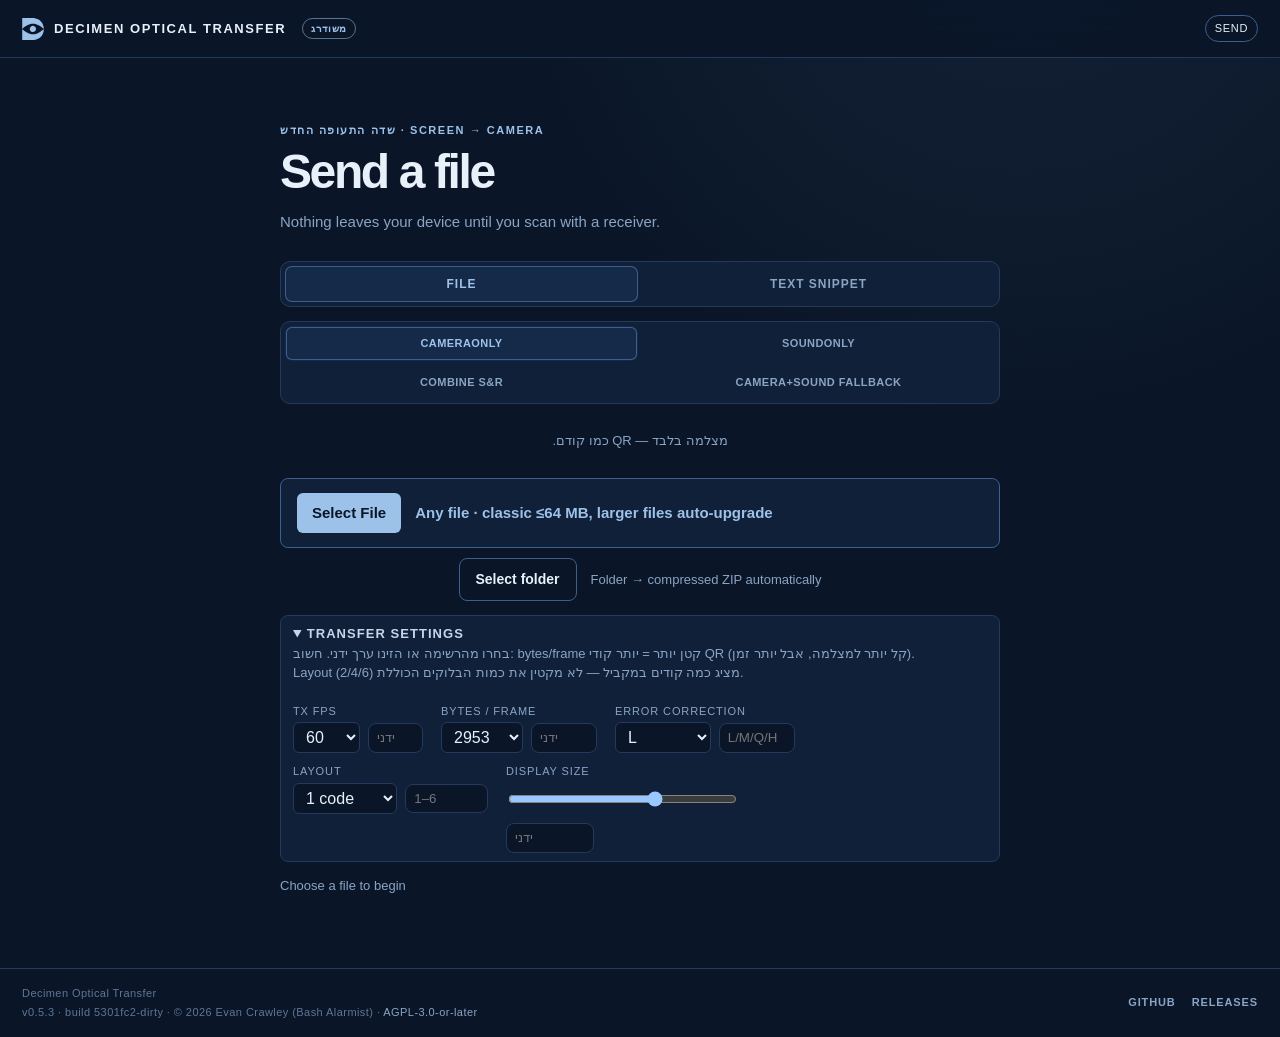
==== commit 870f76ef: "Slow phone-safe SOUNDONLY: shared band, small chunks, no mic restart on META. Fixes 3% stall from ba" ====
--- a/decimen-sender.html
+++ b/decimen-sender.html
@@ -566,28 +566,38 @@
 })(typeof globalThis !== "undefined" ? globalThis : window);
 
 /* ---- band-select.js ---- */
-/* Decimen audio — band profiles: enough parallel bits, wide Hz gaps */
+/* Decimen audio — band profiles tuned for phone mic/speaker (slow + mid-band) */
 (function (g) {
   const DA = (g.DecimenAudio = g.DecimenAudio || {});
 
-  // 12 carriers = 6 bit/symbol. Keep Hz step ≥ ~400 Hz for Goertzel.
+  // Shared acoustic profile: both laptop and phone MUST use the same for SOUNDONLY.
+  // Fewer carriers, lower fMax (phone mics roll off above ~5 kHz), longer symbols.
   DA.BAND_PROFILES = {
+    shared: {
+      id: "shared",
+      label: "Shared (phone-safe)",
+      fMin: 1400,
+      fMax: 4800,
+      carriers: 8, // 4 bit/symbol — slower but robust
+      symbolMs: 56,
+      bitsPerCarrier: 1,
+    },
     laptop: {
       id: "laptop",
       label: "Laptop",
-      fMin: 1500,
-      fMax: 6000,
-      carriers: 12,
-      symbolMs: 36,
+      fMin: 1400,
+      fMax: 4800,
+      carriers: 8,
+      symbolMs: 52,
       bitsPerCarrier: 1,
     },
     phone: {
       id: "phone",
       label: "Phone",
-      fMin: 1700,
-      fMax: 7200,
-      carriers: 12,
-      symbolMs: 32,
+      fMin: 1400,
+      fMax: 4800,
+      carriers: 8,
+      symbolMs: 60,
       bitsPerCarrier: 1,
     },
   };
@@ -604,9 +614,15 @@
     return uaLooksPhone() ? "phone" : "laptop";
   };
 
-  DA.resolveBandProfile = function resolveBandProfile(override) {
+  /**
+   * For SOUNDONLY always prefer shared profile so TX/RX match across devices.
+   * Override still honored when user picks laptop/phone explicitly.
+   */
+  DA.resolveBandProfile = function resolveBandProfile(override, opts) {
+    opts = opts || {};
     if (override && DA.BAND_PROFILES[override]) return DA.BAND_PROFILES[override];
-    return DA.BAND_PROFILES[DA.detectDeviceKind()];
+    if (opts.mode === "SOUNDONLY" || opts.preferShared) return DA.BAND_PROFILES.shared;
+    return DA.BAND_PROFILES.shared; // default: shared (was device-split; mismatched bands broke phones)
   };
 
   DA.carrierFreqs = function carrierFreqs(profile) {
@@ -622,7 +638,7 @@
   };
 
   DA.bandLabel = function bandLabel(profile, auto) {
-    return (auto ? "Auto: " : "") + profile.label + " · " + profile.fMin + "–" + profile.fMax + " Hz";
+    return (auto ? "Auto: " : "") + profile.label + " · " + profile.fMin + "–" + profile.fMax + " Hz · " + profile.symbolMs + "ms";
   };
 })(typeof globalThis !== "undefined" ? globalThis : window);
 
@@ -826,6 +842,8 @@
   function writeSymbol(pcm, symIndex, symbolSamples, freqs, pairs, sampleRate, bits /* length pairs, 0/1 */) {
     const base = symIndex * symbolSamples;
     const fade = Math.min(64, Math.floor(symbolSamples / 6));
+    // Keep peak ≤ ~0.85 even if all carriers align (avoids TX clip → RX FEC fail)
+    const amp = 0.82 / Math.max(1, pairs);
     for (let p = 0; p < pairs; p++) {
       const bit = bits[p] ? 1 : 0;
       const freq = bit ? freqs[p * 2] : freqs[p * 2 + 1];
@@ -834,7 +852,7 @@
         let env = 1;
         if (i < fade) env = i / fade;
         else if (i > symbolSamples - fade) env = (symbolSamples - i) / fade;
-        pcm[base + i] += Math.sin(w * i) * 0.28 * env;
+        pcm[base + i] += Math.sin(w * i) * amp * env;
       }
     }
   }
@@ -917,9 +935,14 @@
       }
       writeSymbol(pcm, s++, symbolSamples, freqs, pairs, sampleRate, fillBits(0));
 
+      let peak = 0;
       for (let i = 0; i < pcm.length; i++) {
-        const x = pcm[i];
-        pcm[i] = x > 1 ? 1 : x < -1 ? -1 : x;
+        const a = Math.abs(pcm[i]);
+        if (a > peak) peak = a;
+      }
+      if (peak > 1e-6) {
+        const scale = 0.88 / peak;
+        for (let i = 0; i < pcm.length; i++) pcm[i] *= scale;
       }
       return { pcm, symbolSamples, freqs, pairs, fecLen: fec.length };
     },
@@ -931,14 +954,20 @@
 
       let bestOff = -1;
       let bestScore = -Infinity;
-      const coarse = Math.max(24, Math.floor(symbolSamples / 2));
-      // Search start of buffer and last ~7s (frame may sit at end of rolling window)
-      const regions = [[0, Math.min(pcm.length, Math.floor(sampleRate * 3))]];
-      if (pcm.length > sampleRate * 4) {
-        regions.push([Math.max(0, pcm.length - Math.floor(sampleRate * 7)), pcm.length]);
+      const coarse = Math.max(12, Math.floor(symbolSamples / 4));
+      const searchSec = opts.searchSec != null ? opts.searchSec : 1.5;
+      // Bursts start at energy onset — preamble is near the front.
+      const regions = [[0, Math.min(pcm.length, Math.floor(sampleRate * searchSec))]];
+      if (opts.scanTail && pcm.length > sampleRate * 5) {
+        regions.push([
+          Math.max(0, pcm.length - Math.floor(sampleRate * 9)),
+          pcm.length,
+        ]);
       }
       for (const [r0, r1] of regions) {
-        const limit = Math.max(0, Math.min(r1, pcm.length) - symbolSamples * (PREAMBLE_BITS.length + 10));
+        // Offsets may sit early; frame body can extend past the search window into pcm.
+        const absLimit = Math.max(0, pcm.length - symbolSamples * (PREAMBLE_BITS.length + 10));
+        const limit = Math.min(absLimit, r1);
         for (let off = r0; off < limit; off += coarse) {
           let score = 0;
           for (let p = 0; p < PREAMBLE_BITS.length; p++) {
@@ -1048,7 +1077,8 @@
       const buffer = ctx.createBuffer(1, pcm.length, rate);
       const ch = buffer.getChannelData(0);
       const srcPcm = pcm instanceof Float32Array ? pcm : Float32Array.from(pcm);
-      const boost = opts.boost != null ? opts.boost : 2.6;
+      // Default boost 1.0 — previous 2.6 hard-clipped MFSK and broke FEC over speakers/mic
+      const boost = opts.boost != null ? opts.boost : 1.0;
       for (let i = 0; i < srcPcm.length; i++) {
         let x = srcPcm[i] * boost;
         ch[i] = x > 1 ? 1 : x < -1 ? -1 : x;
@@ -1176,19 +1206,21 @@
      */
     async startListenLoop(profile, onFrame, options) {
       options = options || {};
+      // Mutable holder so META can retune without stopping the mic (stopping drops blocks on phones).
+      const profileRef = { current: profile };
       const opened = options.inputStream
         ? await DA.AudioIO.openStreamAsMic(options.inputStream)
         : await DA.AudioIO.openMic();
       const { stream, ctx, source } = opened;
       const sampleRate = ctx.sampleRate;
-      const maxBurstSec = options.maxBurstSec || 14;
+      const maxBurstSec = options.maxBurstSec || 16;
       const maxBurst = Math.ceil(maxBurstSec * sampleRate);
-      const ringLen = Math.ceil((options.windowSec || 12) * sampleRate);
+      const ringLen = Math.ceil((options.windowSec || 14) * sampleRate);
       const ring = new Float32Array(ringLen);
       let writePos = 0;
       let filled = 0;
 
-      const processor = ctx.createScriptProcessor(2048, 1, 1);
+      const processor = ctx.createScriptProcessor(4096, 1, 1);
       const mute = ctx.createGain();
       mute.gain.value = 0;
       const analyser = ctx.createAnalyser();
@@ -1207,6 +1239,10 @@
       let noiseFloor = 0.002;
       let lastRoll = 0;
       const seen = new Set();
+      // NEVER run Goertzel decode inside onaudioprocess — it drops mic samples and corrupts frames.
+      let decodeQueue = [];
+      let decodeScheduled = false;
+      let decoding = false;
 
       function emit(result) {
         if (!result || !result.frame) return;
@@ -1218,15 +1254,43 @@
         onFrame(f, result);
       }
 
-      function tryDecode(pcmSnap) {
+      function enqueueDecode(pcmSnap, delayMs) {
+        if (!pcmSnap || pcmSnap.length < sampleRate * 0.15) return;
+        if (decodeQueue.length >= 3) decodeQueue.shift();
+        decodeQueue.push(pcmSnap);
+        if (!decodeScheduled) {
+          decodeScheduled = true;
+          // Delay so ScriptProcessor can keep draining without competing with Goertzel
+          setTimeout(pumpDecode, delayMs != null ? delayMs : 40);
+        }
+      }
+
+      function pumpDecode() {
+        decodeScheduled = false;
+        if (stopped && !decodeQueue.length) return;
+        if (decoding) {
+          decodeScheduled = true;
+          setTimeout(pumpDecode, 30);
+          return;
+        }
+        const snap = decodeQueue.shift();
+        if (!snap) return;
+        decoding = true;
         try {
           emit(
-            DA.Modem.decodePcm(pcmSnap, profile, sampleRate, {
+            DA.Modem.decodePcm(snap, profileRef.current, sampleRate, {
               maxBytes: options.maxBytes || 8192,
+              searchSec: options.searchSec || 1.2,
             })
           );
         } catch (err) {
           console.warn("decode", err);
+        } finally {
+          decoding = false;
+          if (decodeQueue.length && !stopped) {
+            decodeScheduled = true;
+            setTimeout(pumpDecode, 20);
+          }
         }
       }
 
@@ -1237,10 +1301,10 @@
           inBurst = false;
           return;
         }
-        const snap = burst.subarray(0, burstPos);
+        const snap = burst.slice(0, burstPos);
         const padded = new Float32Array(snap.length + Math.floor(sampleRate * 0.04));
         padded.set(snap, Math.floor(sampleRate * 0.015));
-        tryDecode(padded);
+        enqueueDecode(padded, 60);
         burst = null;
         burstPos = 0;
         inBurst = false;
@@ -1257,7 +1321,7 @@
 
         const r = rmsOf(input);
         if (!inBurst) noiseFloor = noiseFloor * 0.95 + r * 0.05;
-        const thresh = Math.max(0.008, noiseFloor * 4.5);
+        const thresh = Math.max(0.004, noiseFloor * 3.5);
 
         if (r > thresh) {
           if (!inBurst) {
@@ -1280,16 +1344,25 @@
             burstPos += n;
           }
           quietChunks++;
-          if (quietChunks >= 10) finishBurst();
+    // Quiet longer for phone burst detector (4096 buffers ≈ 85ms/chunk)
+          if (quietChunks >= 14) finishBurst();
         }
 
         const now = performance.now();
-        if (now - lastRoll >= (options.intervalMs || 450) && filled > sampleRate * 1.5) {
+        // Rolling is opt-in; burst-end decode is the reliable path.
+        if (
+          options.rolling === true &&
+          !inBurst &&
+          !decoding &&
+          now - lastRoll >= (options.intervalMs || 1200) &&
+          filled > sampleRate * 4
+        ) {
           lastRoll = now;
-          const snap = new Float32Array(filled);
-          const start = (writePos - filled + ringLen) % ringLen;
-          for (let i = 0; i < filled; i++) snap[i] = ring[(start + i) % ringLen];
-          tryDecode(snap);
+          const snap = new Float32Array(Math.min(filled, Math.ceil(sampleRate * 11)));
+          const take = snap.length;
+          const start = (writePos - take + ringLen) % ringLen;
+          for (let i = 0; i < take; i++) snap[i] = ring[(start + i) % ringLen];
+          enqueueDecode(snap, 80);
         }
       };
 
@@ -1297,9 +1370,25 @@
         sampleRate,
         analyser,
         virtual: !!opened.virtual,
+        profileRef,
+        setProfile(p) {
+          if (p) profileRef.current = p;
+        },
         stop() {
           stopped = true;
           if (inBurst) finishBurst();
+          // Drain any queued snapshots off the audio thread
+          while (decodeQueue.length) {
+            const snap = decodeQueue.shift();
+            try {
+              emit(
+                DA.Modem.decodePcm(snap, profileRef.current, sampleRate, {
+                  maxBytes: options.maxBytes || 8192,
+                  searchSec: options.searchSec || 1.2,
+                })
+              );
+            } catch (_) {}
+          }
           try {
             processor.disconnect();
             source.disconnect();
@@ -1933,6 +2022,66 @@
     const parsed = await DA.parseContainer(rx.assemble());
     return { ok: true, name: parsed.name, mime: parsed.mime, payload: parsed.payload, k: tx.k };
   };
+  /** Full SOUNDONLY file transfer via WebAudio MediaStream loopback (TX→RX listen). */
+  DA.transferSoundOnlyVirtualLoopback = async function transferSoundOnlyVirtualLoopback(fileBytes, fileName, mime) {
+    const container = await DA.buildContainer(fileName || "file.bin", mime || "application/octet-stream", fileBytes);
+    const profile = DA.resolveBandProfile(null);
+    const tx = DA.TransferEngine.createSession(container, {
+      mode: "SOUNDONLY",
+      profile,
+      blockLen: 48,
+      sessionId: (Math.random() * 0xffff) | 1,
+    });
+    const rx = DA.TransferEngine.createSession(new Uint8Array(tx.totalLen), {
+      mode: "SOUNDONLY",
+      profile,
+      blockLen: tx.blockLen,
+      sessionId: tx.sessionId,
+    });
+    rx.k = tx.k;
+    rx.blockLen = tx.blockLen;
+    rx.totalLen = tx.totalLen;
+    rx.received = new Array(tx.k).fill(null);
+
+    const loop = await DA.AudioIO.createLoopback();
+    const sampleRate = loop.ctx.sampleRate;
+    const listen = await DA.AudioIO.startListenLoop(
+      profile,
+      (frame) => {
+        if (frame.kind === DA.FRAME_DATA && frame.sessionId === tx.sessionId) {
+          rx.acceptBlock(frame.seq, frame.payload);
+        }
+      },
+      { inputStream: loop.stream, windowSec: 14, maxBurstSec: 14 }
+    );
+
+    await new Promise((r) => setTimeout(r, 200));
+
+    async function playBytes(bytes) {
+      const { pcm } = DA.Modem.encodePcm(bytes, profile, sampleRate);
+      const lead = Math.floor(sampleRate * 0.05);
+      const trail = Math.floor(sampleRate * 0.35);
+      const padded = new Float32Array(pcm.length + lead + trail);
+      padded.set(pcm, lead);
+      await DA.AudioIO.playPcm(padded, sampleRate, { silent: true, loopDest: loop.dest, gain: 1, boost: 1 });
+      await new Promise((r) => setTimeout(r, 700));
+    }
+
+    await playBytes(tx.packMetaFrame({ name: fileName || "file.bin", bandId: profile.id }));
+    for (let seq = 0; seq < tx.k; seq++) {
+      await playBytes(tx.packDataFrame(seq));
+      if (rx.received[seq] == null) await playBytes(tx.packDataFrame(seq));
+    }
+    await new Promise((r) => setTimeout(r, 900));
+    listen.stop();
+    await new Promise((r) => setTimeout(r, 150));
+
+    if (rx.solvedCount() < rx.k) {
+      return { ok: false, message: "loopback incomplete " + rx.solvedCount() + "/" + rx.k, solved: rx.solvedCount(), k: tx.k };
+    }
+    const parsed = await DA.parseContainer(rx.assemble());
+    return { ok: true, name: parsed.name, mime: parsed.mime, payload: parsed.payload, k: tx.k };
+  };
 })(typeof globalThis !== "undefined" ? globalThis : window);
 
 /* ---- bridge-sender.js ---- */
@@ -2060,13 +2209,17 @@
     const ctx = await DA.AudioIO.ensureContext();
     await ctx.resume();
     const { pcm } = DA.Modem.encodePcm(bytes, profile, ctx.sampleRate);
+    const lead = Math.floor(ctx.sampleRate * 0.04);
+    const trail = Math.floor(ctx.sampleRate * 0.35);
+    const padded = new Float32Array(pcm.length + lead + trail);
+    padded.set(pcm, lead);
     const viz = ensureViz();
     if (viz) {
       viz.setMode("tx");
-      viz.showPcm(pcm);
+      viz.showPcm(padded);
     }
     const opts = {
-      boost: 2.8,
+      boost: 1.05,
       onAnalyser(a) {
         if (viz) viz.connectAnalyser(a);
       },
@@ -2074,9 +2227,9 @@
     if (state.loopback && state.loopback.dest) {
       opts.loopDest = state.loopback.dest;
     }
-    await DA.AudioIO.playPcm(pcm, ctx.sampleRate, opts);
-    // Quiet gap so RX burst detector can separate frames
-    await new Promise((r) => setTimeout(r, 400));
+    await DA.AudioIO.playPcm(padded, ctx.sampleRate, opts);
+    // Longer quiet gap — phones need time to close burst + decode off-thread
+    await new Promise((r) => setTimeout(r, 1100));
   }
 
   async function startNackListen() {
@@ -2180,14 +2333,24 @@
       $("audio-tx-status") &&
         ($("audio-tx-status").textContent =
           "TX sound block " + (seq + 1) + "/" + state.session.k + " · " + state.session.profile.label);
+      // Triple-send each chunk for phone mic robustness
       await playFrameBytes(bytes);
-      // repeat once for acoustic robustness
       await playFrameBytes(bytes);
+      await playFrameBytes(bytes);
+      state._soundBlocksSent = (state._soundBlocksSent || 0) + 1;
+      // Re-announce META every 4 unique blocks so late receivers can join
+      if (state._soundBlocksSent % 4 === 0) {
+        await playFrameBytes(
+          state.session.packMetaFrame({
+            name: (state._meta && state._meta.name) || "file",
+            bandId: state.session.profile.id,
+          })
+        );
+      }
     } catch (err) {
       setStatus(String(err.message || err), true);
     }
-    if (state.running) state.txTimer = setTimeout(soundTxLoop, 50);
-  }
+    if (state.running) state.txTimer = setTimeout(soundTxLoop, 200);
 
   function cameraTxLoop() {
     if (!state.running || !state.session) return;
@@ -2210,17 +2373,20 @@
     // Prefer fast UA profile so speakers start immediately (skip mic probe)
     const profile =
       state.bandOverride === "auto"
-        ? DA.resolveBandProfile(null)
+        ? DA.resolveBandProfile(null, { mode: state.mode, preferShared: true })
         : DA.resolveBandProfile(state.bandOverride);
     state.session = DA.TransferEngine.createSession(containerBytes, {
       mode: state.mode,
       profile,
       bandOverride: state.bandOverride,
-      blockLen: state.mode === "SOUNDONLY" ? 32 : 48,
+      // Small chunks → shorter frames phones can decode; more blocks = clearer %
+      blockLen: state.mode === "SOUNDONLY" ? 16 : 32,
     });
     state.soundIter = null;
     state.camIter = null;
     state.running = true;
+    state._soundBlocksSent = 0;
+    state._meta = meta || {};
     showStageForMode();
     const viz = ensureViz();
     if (viz) viz.setMode("tx");
@@ -2248,7 +2414,9 @@
 
     if (state.mode !== "CAMERAONLY") {
       try {
-        await playFrameBytes(state.session.packMetaFrame({ name: meta && meta.name, bandId: profile.id }));
+        const metaBytes = state.session.packMetaFrame({ name: meta && meta.name, bandId: profile.id });
+        await playFrameBytes(metaBytes);
+        await playFrameBytes(metaBytes); // double META for late/phone receivers
       } catch (err) {
         setStatus("שגיאת שידור META: " + (err.message || err), true);
       }
@@ -2607,15 +2775,12 @@
           const bandId = new TextDecoder().decode(p.subarray(1, 1 + bandLen));
           if (DA.BAND_PROFILES[bandId]) {
             s.profile = DA.BAND_PROFILES[bandId];
-            $("audio-band-label-rx") && ($("audio-band-label-rx").textContent = "From sender: " + DA.bandLabel(s.profile, false));
-            // restart listen on matching band
-            if (state.listen) {
-              state.listen.stop();
-              state.listen = null;
+            $("audio-band-label-rx") &&
+              ($("audio-band-label-rx").textContent = "From sender: " + DA.bandLabel(s.profile, false));
+            // Retune in-place — NEVER stop/restart mic (phones drop all following blocks).
+            if (state.listen && typeof state.listen.setProfile === "function") {
+              state.listen.setProfile(s.profile);
             }
-            DA.AudioIO.startListenLoop(s.profile, onFrame, { windowSec: 3.5, intervalMs: 300, maxBytes: 8192 }).then((l) => {
-              state.listen = l;
-            });
           }
         }
       } catch (_) {}
@@ -2653,7 +2818,10 @@
   async function startSoundListen() {
     assertMicAvailable();
     setStatus("מבקש הרשאת מיקרופון…");
-    const profile = DA.resolveBandProfile(state.bandOverride === "auto" ? null : state.bandOverride);
+    const profile = DA.resolveBandProfile(state.bandOverride === "auto" ? null : state.bandOverride, {
+      mode: state.mode,
+      preferShared: true,
+    });
     if (state.session) state.session.profile = profile;
     $("audio-band-label-rx") && ($("audio-band-label-rx").textContent = DA.bandLabel(profile, state.bandOverride === "auto"));
     if (state.listen) {
@@ -2669,8 +2837,8 @@
     if (viz) viz.setMode("rx");
     await DA.AudioIO.ensureContext();
     state.listen = await DA.AudioIO.startListenLoop(profile, onFrame, {
-      windowSec: 3.5,
-      intervalMs: 300,
+      windowSec: 14,
+      maxBurstSec: 16,
       maxBytes: 8192,
       onAnalyser(a) {
         if (viz) viz.connectAnalyser(a);
@@ -2839,7 +3007,7 @@
   DA.ReceiverBridge = { state, speakNack, stopListen, applyModeUi };
 })();
 
-try { window.__DECIMEN_AUDIO_BUNDLE_OK = !!(window.DecimenAudio && window.DecimenAudio.Modem && window.DecimenAudio.runSoundOnlySelfTest && window.DecimenAudio.transferSoundOnlyOffline); } catch (e) { window.__DECIMEN_AUDIO_BUNDLE_ERR = e; }
+try { window.__DECIMEN_AUDIO_BUNDLE_OK = !!(window.DecimenAudio && window.DecimenAudio.Modem && window.DecimenAudio.AudioIO); if (!window.__DECIMEN_AUDIO_BUNDLE_OK) window.__DECIMEN_AUDIO_BUNDLE_ERR = new Error("DecimenAudio incomplete after bundle"); } catch (e) { window.__DECIMEN_AUDIO_BUNDLE_OK = false; window.__DECIMEN_AUDIO_BUNDLE_ERR = e; }
     </script>
     <script data-decimen-inline="boot-check">(function(){var el=document.getElementById("audio-diag");function show(m){if(!el)return;el.hidden=false;el.style.display="block";el.textContent=(el.textContent?el.textContent+"\n":"")+m;} if(window.__DECIMEN_AUDIO_BUNDLE_OK){if(window.__decimenLog)window.__decimenLog("Audio engine OK (inlined, CSP-safe)"); else show("Audio engine OK");} else show("Audio engine FAILED");})();</script>
 
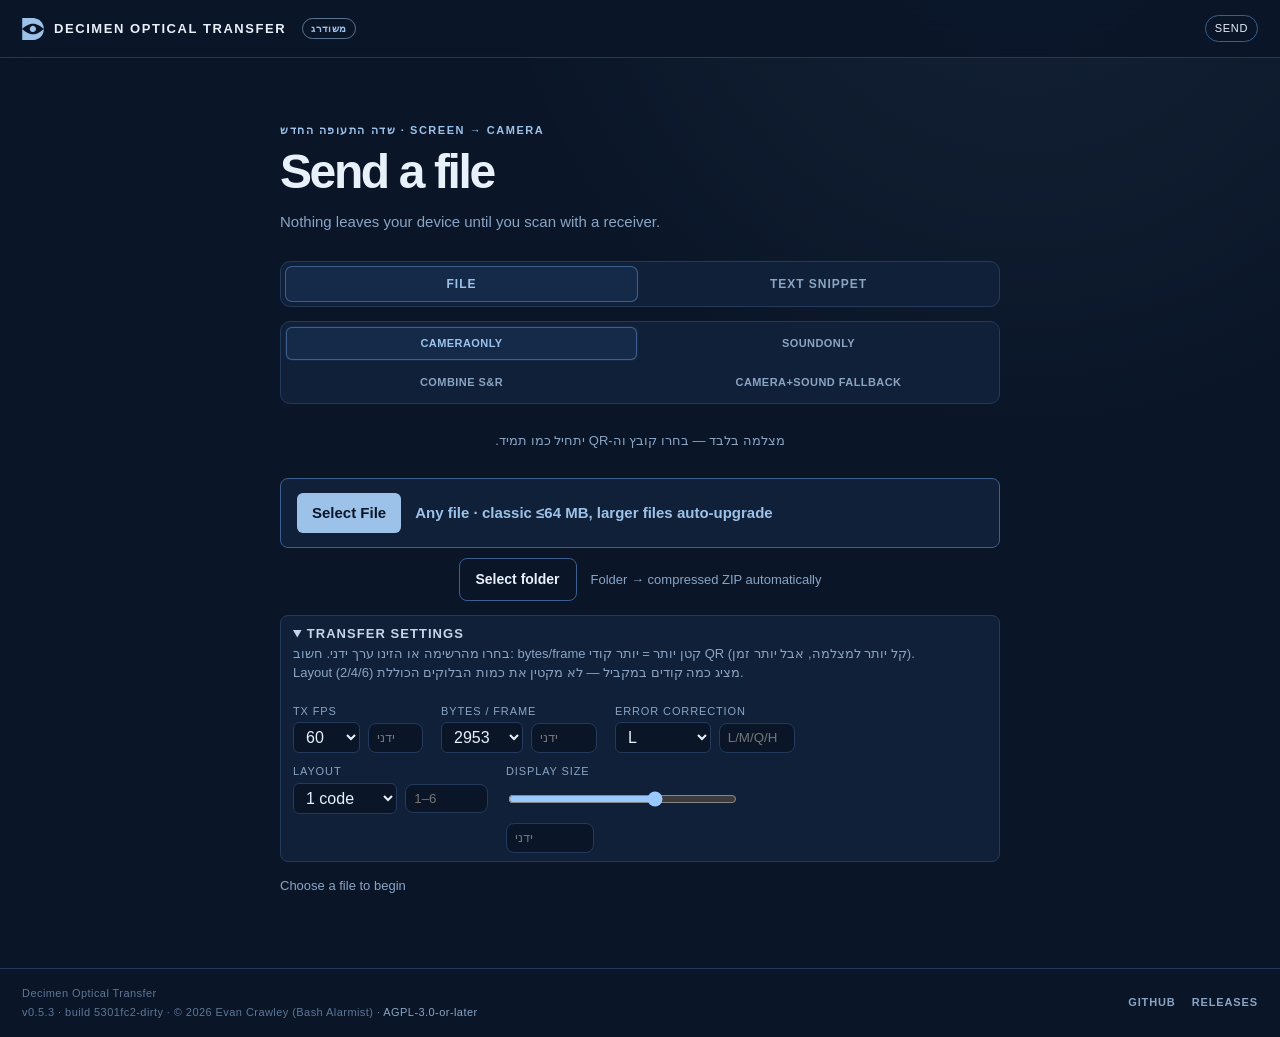
==== commit a9c1177d: "Fix sender SyntaxError: restore missing brace closing soundTxLoop. Verified node --check on sources," ====
--- a/decimen-sender.html
+++ b/decimen-sender.html
@@ -2351,6 +2351,7 @@
       setStatus(String(err.message || err), true);
     }
     if (state.running) state.txTimer = setTimeout(soundTxLoop, 200);
+  }
 
   function cameraTxLoop() {
     if (!state.running || !state.session) return;
